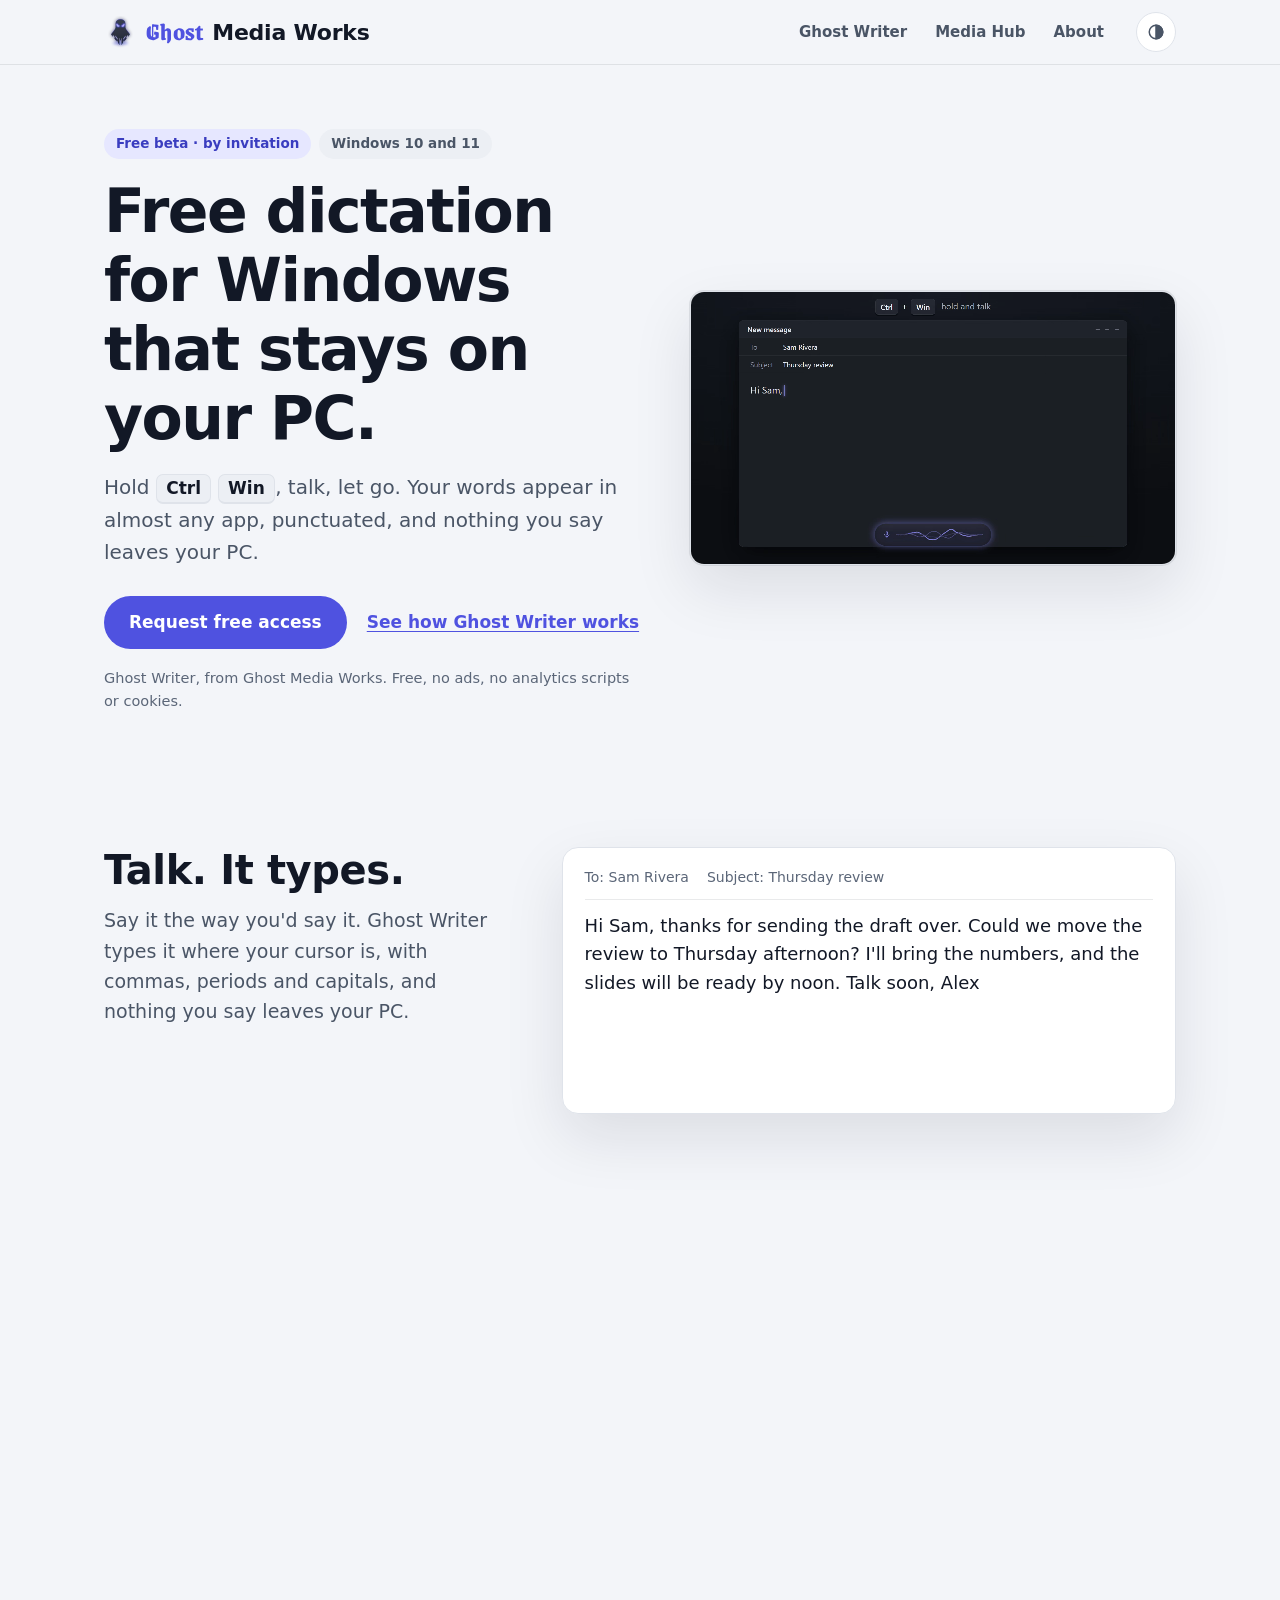
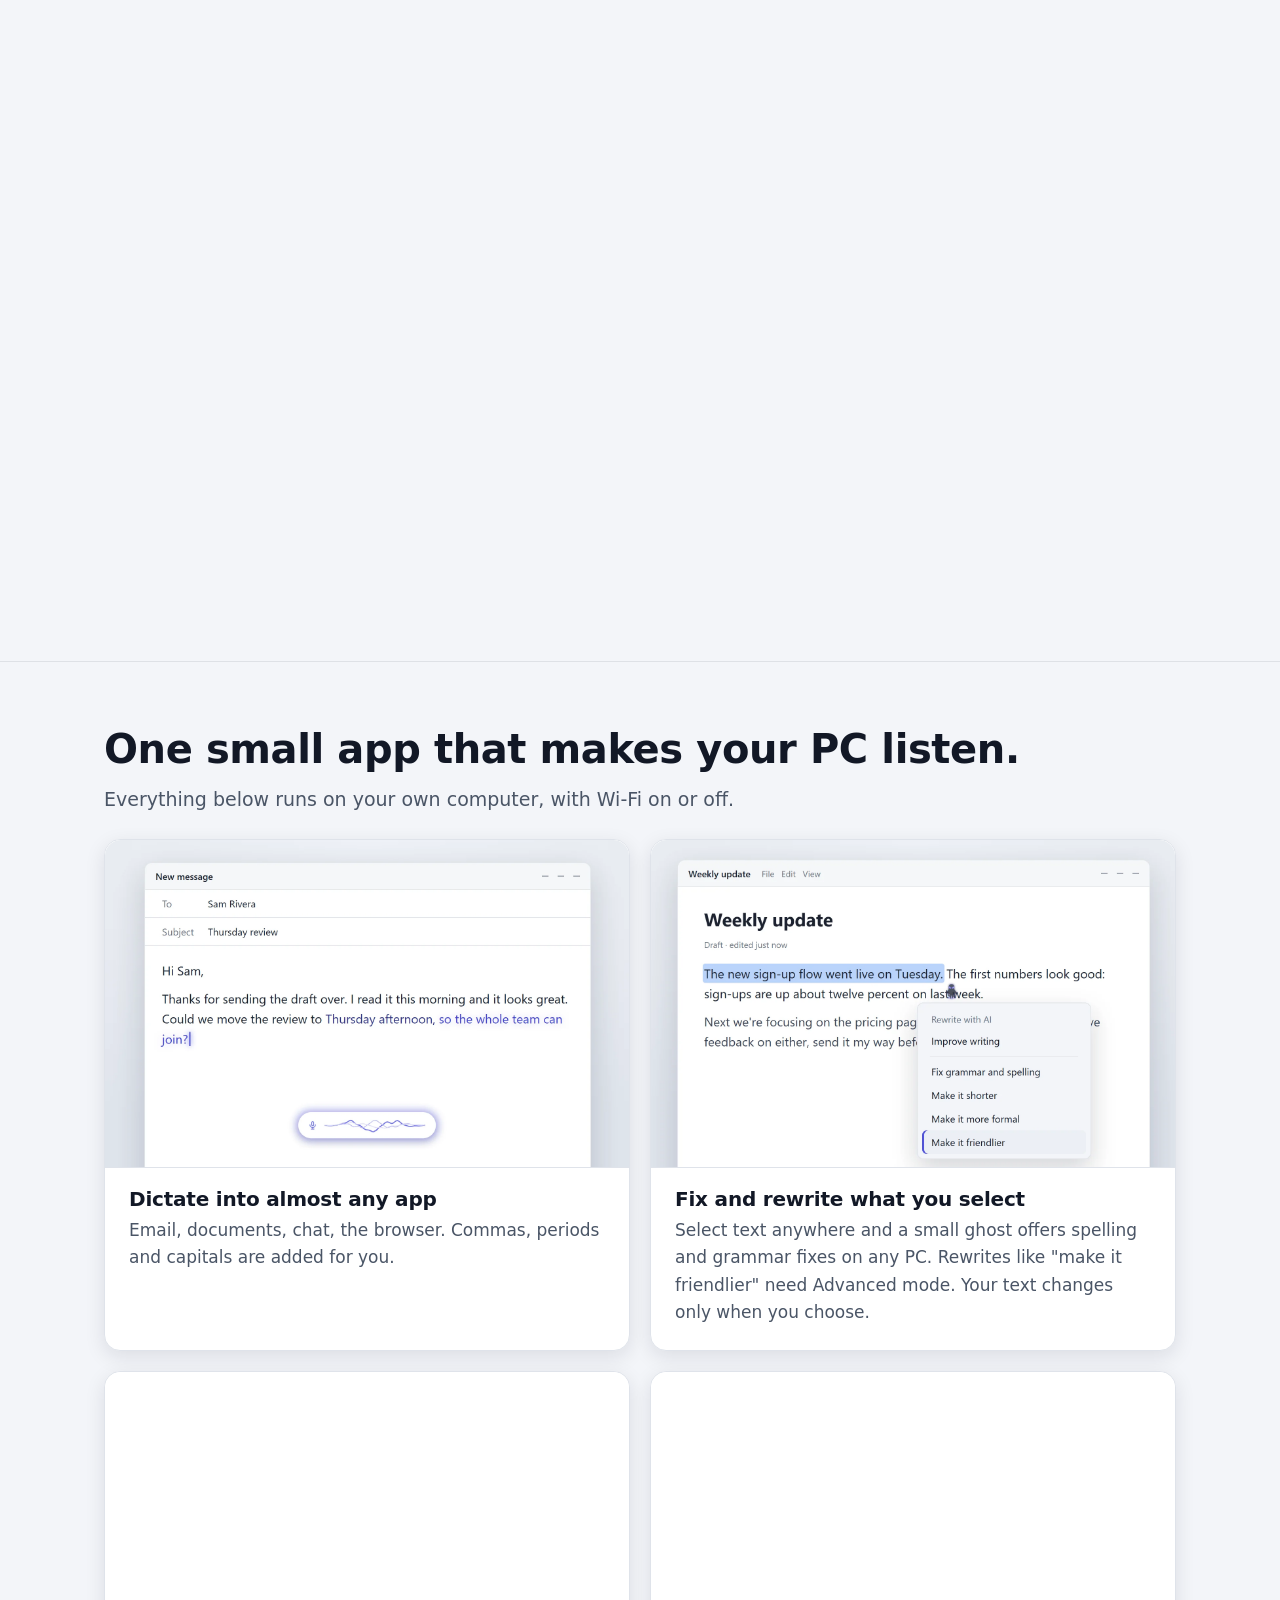
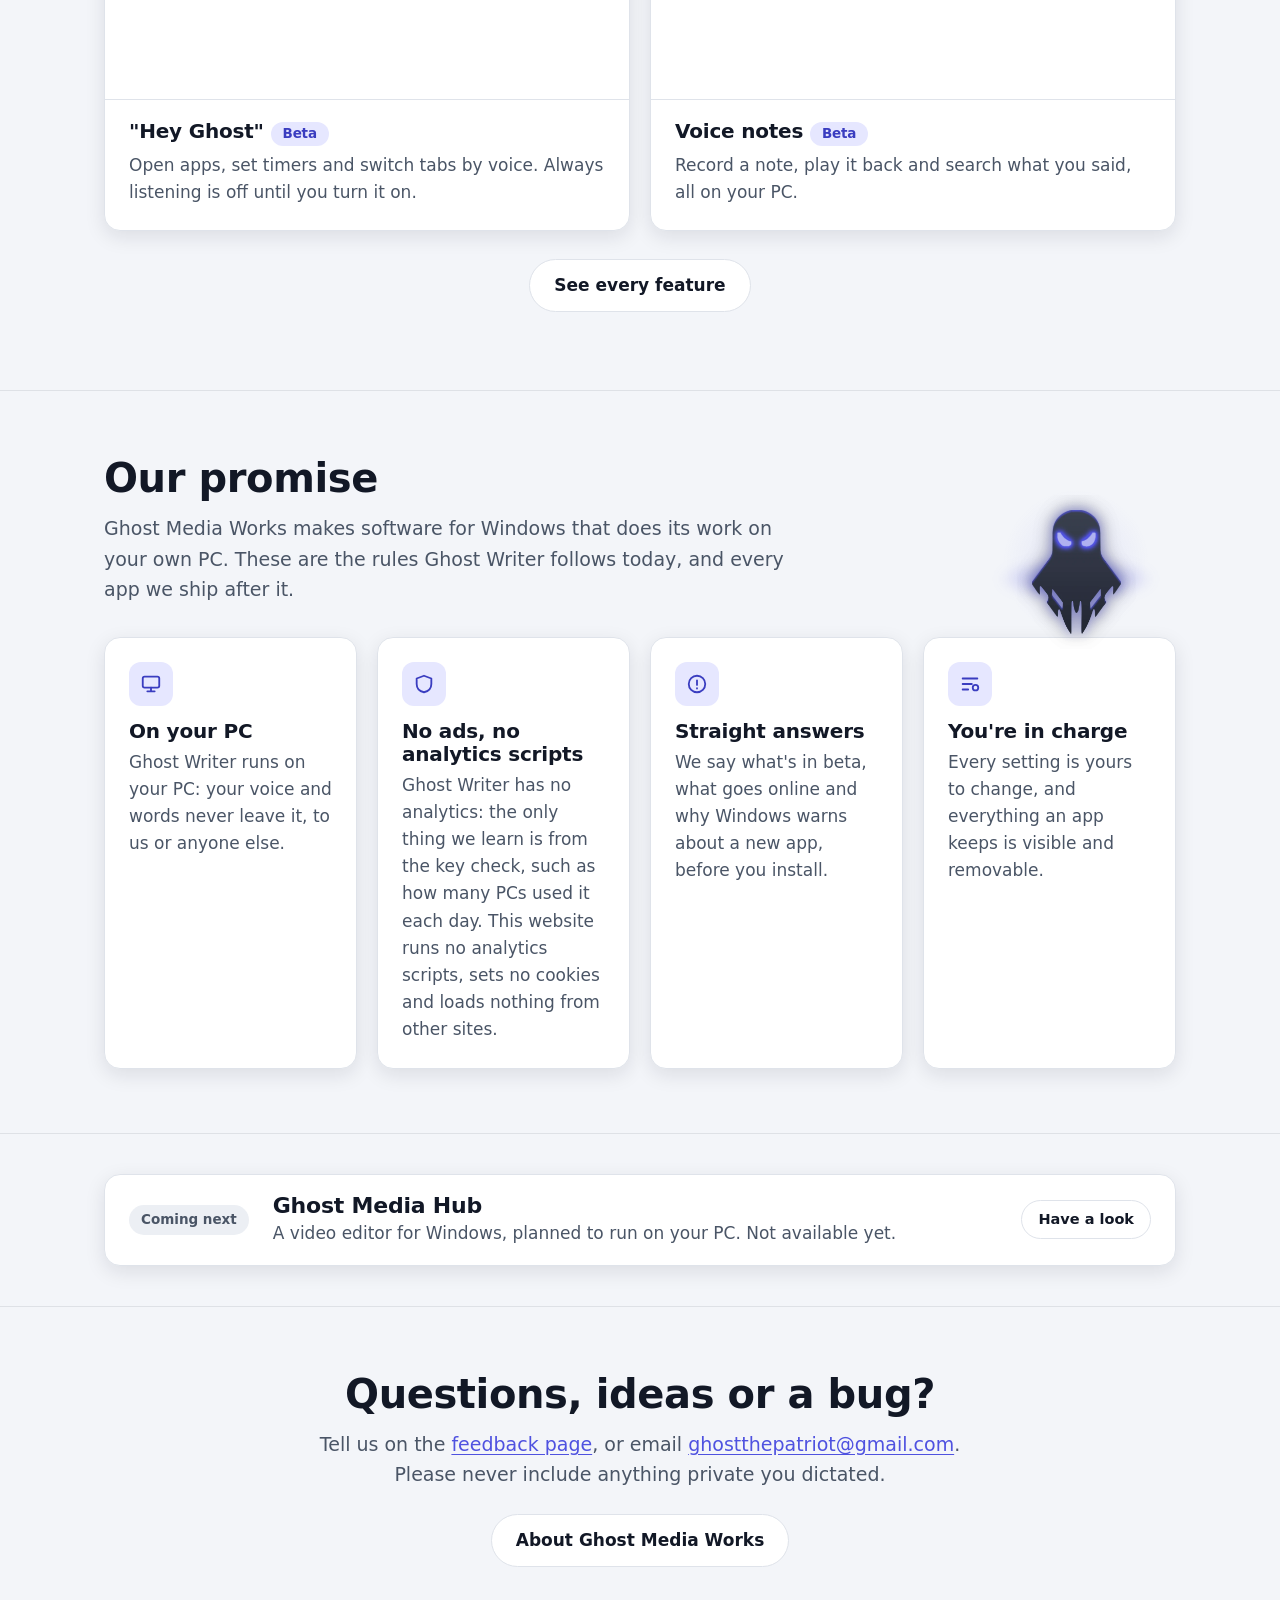
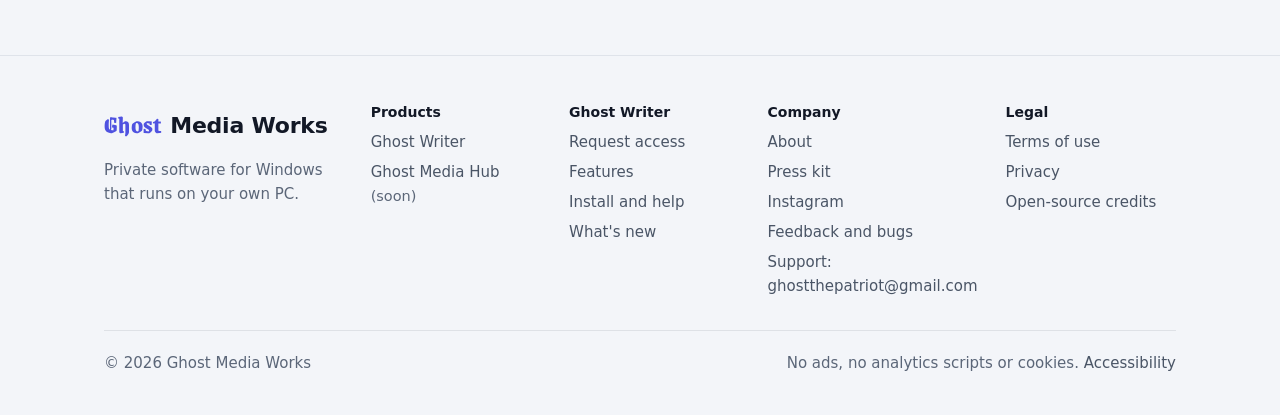
==== index.html @ 7c9bb7cf "Website: index.html (6.9)" ====
<!doctype html>
<html lang="en">
<head>
<meta charset="utf-8">
<meta name="viewport" content="width=device-width, initial-scale=1">
<title>Ghost Media Works: Ghost Writer dictation and Ghost Media Hub</title>
<meta name="description" content="Ghost Writer is free dictation for Windows 10 and 11 that runs on your own PC, even offline. Free beta by invitation, from Ghost Media Works.">
<link rel="canonical" href="https://ghostmediaworks.com/">
<meta property="og:type" content="website">
<meta property="og:site_name" content="Ghost Media Works">
<meta property="og:title" content="Ghost Media Works">
<meta property="og:description" content="Ghost Writer is free dictation for Windows 10 and 11 that runs on your own PC, even offline. Free beta by invitation, from Ghost Media Works.">
<meta property="og:url" content="https://ghostmediaworks.com/">
<meta property="og:image" content="https://ghostmediaworks.com/assets/social-company.de8d4dc66f.png">
<meta property="og:image:width" content="1200">
<meta property="og:image:height" content="630">
<meta property="og:image:alt" content="Ghost Media Works: private software that runs on your PC.">
<meta name="twitter:card" content="summary_large_image">
<meta name="theme-color" content="#0f1116" media="(prefers-color-scheme: dark)">
<meta name="theme-color" content="#f3f5f9" media="(prefers-color-scheme: light)">
<link rel="icon" href="/favicon.ico" sizes="any">
<link rel="icon" type="image/png" sizes="32x32" href="/assets/icons/favicon-32.png">
<link rel="apple-touch-icon" href="/assets/icons/apple-touch-icon.png">
<link rel="manifest" href="/site.webmanifest">
<link rel="preload" href="/assets/fonts/GrenzeGotisch-Site.woff" as="font" type="font/woff" crossorigin>
<link rel="stylesheet" href="/assets/site.5f8b557bcf.css">
<script src="/assets/head.3f117de3dd.js"></script><!-- theme, old-link forwarding, intro flag: runs before the page paints (no defer) -->
<script type="application/ld+json">
{
 "@context": "https://schema.org",
 "@graph": [
  {
   "@type": "Organization",
   "@id": "https://ghostmediaworks.com/#org",
   "name": "Ghost Media Works",
   "alternateName": [
    "Ghost Media",
    "GhostMediaWorks"
   ],
   "url": "https://ghostmediaworks.com/",
   "logo": "https://ghostmediaworks.com/assets/icons/icon-512.png",
   "email": "ghostthepatriot@gmail.com",
   "founder": {
    "@id": "https://ghostmediaworks.com/#ghost"
   },
   "sameAs": [
    "https://www.instagram.com/ghost_1krr/"
   ]
  },
  {
   "@type": "Person",
   "@id": "https://ghostmediaworks.com/#ghost",
   "name": "Ghost",
   "alternateName": [
    "Ghost 1kRR",
    "ghost_1krr"
   ],
   "jobTitle": "Founder",
   "sameAs": [
    "https://www.instagram.com/ghost_1krr/"
   ]
  },
  {
   "@type": "WebSite",
   "@id": "https://ghostmediaworks.com/#site",
   "url": "https://ghostmediaworks.com/",
   "name": "Ghost Media Works",
   "alternateName": "Ghost Media",
   "publisher": {
    "@id": "https://ghostmediaworks.com/#org"
   }
  }
 ]
}
</script>
</head>
<body>
<a class="skip" href="#main">Skip to content</a>
<header class="site-header">
  <div class="wrap inner">
    <a class="brand" href="/" aria-label="Ghost Media Works home">
      <span class="brand-ghost" aria-hidden="true"></span>
      <span class="wordmark" aria-hidden="true"><span class="wm-ghost">Ghost</span> <span class="wm-rest">Media Works</span></span>
    </a>
    <a class="button small header-request" href="/ghost-writer/#request">Request<span class="visually-hidden"> access to Ghost Writer</span></a>
    <button class="menu-button" id="menu-button" type="button" aria-expanded="false" aria-controls="site-menu">
      <svg viewBox="0 0 24 24" fill="none" stroke="currentColor" stroke-width="2.2" stroke-linecap="round" aria-hidden="true"><path class="m1" d="M4 7h16"/><path class="m2" d="M4 12h16"/><path class="m3" d="M4 17h16"/></svg>
      <span class="visually-hidden">Menu</span>
    </button>
    <nav class="main-nav" id="site-menu" aria-label="Main">
      <a href="/ghost-writer/" data-nav="ghost-writer">Ghost Writer</a>
      <span class="menu-sub">
        <a href="/ghost-writer/features/" data-sub="features">Features</a>
        <a href="/ghost-writer/help/" data-sub="help">Install and help</a>
        <a href="/ghost-writer/changelog/" data-sub="changelog">What's new</a>
        <a href="/ghost-writer/#request">Request access</a>
      </span>
      <a href="/media-hub/" data-nav="media-hub">Media Hub</a>
      <a href="/about/" data-nav="about">About</a>
      <a class="menu-only" href="/press/">Press kit</a>
      <button class="menu-only menu-theme" type="button" data-theme-button>
        <svg viewBox="0 0 24 24" fill="none" stroke="currentColor" stroke-width="2" aria-hidden="true"><circle cx="12" cy="12" r="9"/><path d="M12 3a9 9 0 0 1 0 18z" fill="currentColor"/></svg>
        <span class="theme-label">Theme: follows your device</span>
      </button>
    </nav>
    <button class="theme-button header-theme" id="theme" type="button" data-theme-button aria-label="Theme: follows your device. Click to change.">
      <svg viewBox="0 0 24 24" fill="none" stroke="currentColor" stroke-width="2" aria-hidden="true"><circle cx="12" cy="12" r="9"/><path d="M12 3a9 9 0 0 1 0 18z" fill="currentColor"/></svg>
    </button>
  </div>
</header>

<main id="main" tabindex="-1">
<div class="wrap">
  <div class="hero">
    <div>
      <div class="badges"><span class="badge">Free beta &middot; by invitation</span><span class="badge plain">Windows 10 and 11</span></div>
      <h1>Free dictation for Windows that stays on your PC.</h1>
      <p class="sub">Hold <kbd>Ctrl</kbd> <kbd>Win</kbd>, talk, let go. Your words appear in almost any app, punctuated, and nothing you say leaves your PC.</p>
      <div class="actions">
        <a class="button" href="/ghost-writer/#request">Request free access</a>
        <a class="text-link" href="/ghost-writer/">See how Ghost Writer works</a>
      </div>
      <p class="small-print">Ghost Writer, from Ghost Media Works. Free, no ads, no analytics scripts or cookies.</p>
    </div>
    <div class="shot demo"><video class="demo-loop" muted autoplay loop playsinline preload="metadata" width="1920" height="1080" poster="/assets/media/demo-loop-poster.webp" aria-label="Ghost Writer in 15 seconds: dictating an email, rewriting a sentence with Advanced mode, and a Hey Ghost voice command"><source src="/assets/media/demo-loop.webm" type="video/webm"><source src="/assets/media/demo-loop.mp4" type="video/mp4"></video></div>
  </div>
</div>

<section id="talk" class="talk wave-host" aria-labelledby="talk-title">
  <canvas class="wave-field" aria-hidden="true"></canvas>
  <div class="wrap talk-inner">
    <div class="talk-words">
      <h2 id="talk-title">Talk. It types.</h2>
      <p class="lead">Say it the way you'd say it. Ghost Writer types it where your cursor is, with commas, periods and capitals, and nothing you say leaves your PC.</p>
    </div>
    <div class="talk-scroll" data-type-scroll>
      <div class="talk-card">
        <div class="mail-head"><span>To: Sam Rivera</span><span>Subject: Thursday review</span></div>
        <p class="mail-body" data-type-words>Hi Sam, thanks for sending the draft over. Could we move the review to Thursday afternoon? I'll bring the numbers, and the slides will be ready by noon. Talk soon, Alex</p>
        <div class="talk-pill" aria-hidden="true">
          <canvas class="type-pill"></canvas>
          <picture class="still-pill"><source srcset="/assets/media/pill-light.webp" media="(prefers-color-scheme: light)" data-theme-source><img src="/assets/media/pill-dark.webp" alt="" loading="lazy" decoding="async" width="492" height="152"></picture>
        </div>
      </div>
    </div>
  </div>
</section>

<section id="what" aria-labelledby="what-title">
  <div class="wrap">
    <h2 id="what-title">One small app that makes your PC listen.</h2>
    <p class="lead">Everything below runs on your own computer, with Wi-Fi on or off.</p>
    <div class="grid two">
      <article class="card">
        <div class="shot scene"><picture><source srcset="/assets/media/feature-dictation-light.webp" media="(prefers-color-scheme: light)" data-theme-source><img src="/assets/media/feature-dictation-dark.webp" alt="An email being written by voice: the newest words light up as they arrive, with Ghost Writer&#x27;s listening pill below" loading="lazy" decoding="async" width="1600" height="1000"></picture></div>
        <h3>Dictate into almost any app</h3>
        <p>Email, documents, chat, the browser. Commas, periods and capitals are added for you.</p>
      </article>
      <article class="card">
        <div class="shot scene"><picture><source srcset="/assets/media/feature-quickfix-light.webp" media="(prefers-color-scheme: light)" data-theme-source><img src="/assets/media/feature-quickfix-dark.webp" alt="A selected sentence with Ghost Writer&#x27;s small ghost and the rewrite menu: Make it friendlier" loading="lazy" decoding="async" width="1600" height="1000"></picture></div>
        <h3>Fix and rewrite what you select</h3>
        <p>Select text anywhere and a small ghost offers spelling and grammar fixes on any PC. Rewrites like "make it friendlier" need Advanced mode. Your text changes only when you choose.</p>
      </article>
      <article class="card">
        <div class="shot scene"><picture><source srcset="/assets/media/feature-heyghost-light.webp" media="(prefers-color-scheme: light)" data-theme-source><img src="/assets/media/feature-heyghost-dark.webp" alt="Saying Hey Ghost, open Spotify: the ghost listens and confirms Spotify is open" loading="lazy" decoding="async" width="1600" height="1000"></picture></div>
        <h3>"Hey Ghost" <span class="badge">Beta</span></h3>
        <p>Open apps, set timers and switch tabs by voice. Always listening is off until you turn it on.</p>
      </article>
      <article class="card">
        <div class="shot scene"><picture><source srcset="/assets/media/feature-voicenotes-light.webp" media="(prefers-color-scheme: light)" data-theme-source><img src="/assets/media/feature-voicenotes-dark.webp" alt="A voice note playing, with its waveform and the transcript following along" loading="lazy" decoding="async" width="1600" height="1000"></picture></div>
        <h3>Voice notes <span class="badge">Beta</span></h3>
        <p>Record a note, play it back and search what you said, all on your PC.</p>
      </article>
    </div>
    <p class="center u-mt28"><a class="button secondary" href="/ghost-writer/features/">See every feature</a></p>
  </div>
</section>

<section id="promise" aria-labelledby="promise-title">
  <div class="wrap">
    <div class="promise-head">
      <div>
        <h2 id="promise-title">Our promise</h2>
        <p class="lead">Ghost Media Works makes software for Windows that does its work on your own PC. These are the rules Ghost Writer follows today, and every app we ship after it.</p>
      </div>
      <div class="ghost-art small" aria-hidden="true" data-depth=".1" data-depth-max="30"><span class="ghost"></span><span class="floor"></span></div>
    </div>
    <div class="grid four">
      <div class="card">
        <div class="icon"><svg viewBox="0 0 24 24" fill="none" stroke="currentColor" stroke-width="2" stroke-linecap="round" stroke-linejoin="round" aria-hidden="true"><rect x="3" y="4" width="18" height="12" rx="2"/><path d="M8 20h8M12 16v4"/></svg></div>
        <h3>On your PC</h3>
        <p>Ghost Writer runs on your PC: your voice and words never leave it, to us or anyone else.</p>
      </div>
      <div class="card">
        <div class="icon"><svg viewBox="0 0 24 24" fill="none" stroke="currentColor" stroke-width="2" stroke-linecap="round" stroke-linejoin="round" aria-hidden="true"><path d="M12 3l8 3v6c0 5-3.5 8-8 9-4.5-1-8-4-8-9V6z"/></svg></div>
        <h3>No ads, no analytics scripts</h3>
        <p>Ghost Writer has no analytics: the only thing we learn is from the key check, such as how many PCs used it each day. This website runs no analytics scripts, sets no cookies and loads nothing from other sites.</p>
      </div>
      <div class="card">
        <div class="icon"><svg viewBox="0 0 24 24" fill="none" stroke="currentColor" stroke-width="2" stroke-linecap="round" stroke-linejoin="round" aria-hidden="true"><circle cx="12" cy="12" r="9"/><path d="M12 8v5M12 16.5v.5"/></svg></div>
        <h3>Straight answers</h3>
        <p>We say what's in beta, what goes online and why Windows warns about a new app, before you install.</p>
      </div>
      <div class="card">
        <div class="icon"><svg viewBox="0 0 24 24" fill="none" stroke="currentColor" stroke-width="2" stroke-linecap="round" stroke-linejoin="round" aria-hidden="true"><path d="M4 6h16M4 12h10M4 18h6"/><circle cx="18" cy="16" r="3"/></svg></div>
        <h3>You're in charge</h3>
        <p>Every setting is yours to change, and everything an app keeps is visible and removable.</p>
      </div>
    </div>
  </div>
</section>

<section id="next" class="next-strip" aria-labelledby="next-title">
  <div class="wrap">
    <div class="card next-card">
      <span class="badge plain">Coming next</span>
      <div class="next-text">
        <h2 id="next-title">Ghost Media Hub</h2>
        <p>A video editor for Windows, planned to run on your PC. Not available yet.</p>
      </div>
      <a class="button secondary small" href="/media-hub/">Have a look</a>
    </div>
  </div>
</section>

<section id="contact" aria-labelledby="contact-title">
  <div class="wrap center">
    <h2 id="contact-title">Questions, ideas or a bug?</h2>
    <p class="lead">Tell us on the <a href="https://github.com/getghostwriter/getghostwriter.github.io/issues">feedback page</a>, or email <a href="mailto:ghostthepatriot@gmail.com">ghostthepatriot@gmail.com</a>. Please never include anything private you dictated.</p>
    <div class="actions"><a class="button secondary" href="/about/">About Ghost Media Works</a></div>
  </div>
</section>

</main>
<footer class="site-footer">
  <div class="wrap">
    <div class="cols">
      <div class="about-col">
        <p class="wordmark"><span class="wm-ghost">Ghost</span> <span class="wm-rest">Media Works</span></p>
        <p>Private software for Windows that runs on your own PC.</p>
      </div>
      <div>
        <h2>Products</h2>
        <ul><li><a href="/ghost-writer/">Ghost Writer</a></li><li><a href="/media-hub/">Ghost Media Hub</a> <span class="small-print">(soon)</span></li></ul>
      </div>
      <div>
        <h2>Ghost Writer</h2>
        <ul><li><a href="/ghost-writer/#request">Request access</a></li><li><a href="/ghost-writer/features/">Features</a></li>
          <li><a href="/ghost-writer/help/">Install and help</a></li><li><a href="/ghost-writer/changelog/">What's new</a></li></ul>
      </div>
      <div>
        <h2>Company</h2>
        <ul><li><a href="/about/">About</a></li><li><a href="/press/">Press kit</a></li><li><a href="https://www.instagram.com/ghost_1krr/" rel="noopener">Instagram</a></li><li><a href="https://github.com/getghostwriter/getghostwriter.github.io/issues">Feedback and bugs</a></li>
          <li><a href="mailto:ghostthepatriot@gmail.com">Support: ghostthepatriot@gmail.com</a></li></ul>
      </div>
      <div>
        <h2>Legal</h2>
        <ul><li><a href="/terms.html">Terms of use</a></li><li><a href="/privacy.html">Privacy</a></li><li><a href="/NOTICES.txt">Open-source credits</a></li></ul>
      </div>
    </div>
    <div class="bottom">
      <span>&copy; 2026 Ghost Media Works</span>
      <span>No ads, no analytics scripts or cookies. <a href="/about/#accessibility">Accessibility</a></span>
    </div>
  </div>
</footer>

<script src="/assets/site.bb98e1e790.js" defer></script>
<script src="/assets/media/pill.js" defer></script>
<script src="/assets/motion.b898d19690.js" defer></script>

</body>
</html>
---- assets/site.5f8b557bcf.css ----
/* Ghost Media Works website: one stylesheet for every page.
   Colours follow the app (dev/DESIGN-SYSTEM.md section 1): one indigo, no purple, no gradient headings. */
/* The gothic font, cut down by build_site.py to the letters the site uses (OFL; licence in assets/fonts). */
@font-face { font-family: "Grenze Gotisch"; font-weight: 800; font-display: swap;
  src: url("/assets/fonts/GrenzeGotisch-Site.woff") format("woff"); }

:root {
  --bg: #0f1116; --card: #171a21; --tile: #1c2029; --raised: #242934; --border: #272b34;
  --text: #eef1f6; --muted: #a2acbc; --faint: #8a94a5;
  --accent: #8f91ff; --accent-hover: #a4a6ff; --on-accent: #0f1116; --accent-soft: #262a4a; --accent-soft-text: #b8baff;
  --good: #36d27a; --warn: #ffb454;
  --edge: rgba(255,255,255,.07); --shadow: rgba(0,0,0,.45); --glow: rgba(143,145,255,.16);
  color-scheme: dark;
}
@media (prefers-color-scheme: light) {
  :root:not([data-theme="dark"]) {
    --bg: #f3f5f9; --card: #ffffff; --tile: #f6f8fb; --raised: #eceff4; --border: #dfe3ea;
    --text: #121826; --muted: #4a5566; --faint: #5b6678;
    --accent: #4f52e0; --accent-hover: #4346cc; --on-accent: #ffffff; --accent-soft: #e6e7ff; --accent-soft-text: #3a3dc0;
    --good: #15803d; --warn: #b45309;
    --edge: rgba(17,24,39,.09); --shadow: rgba(17,24,39,.10); --glow: rgba(79,82,224,.10);
    color-scheme: light;
  }
}
:root[data-theme="light"] {
  --bg: #f3f5f9; --card: #ffffff; --tile: #f6f8fb; --raised: #eceff4; --border: #dfe3ea;
  --text: #121826; --muted: #4a5566; --faint: #5b6678;
  --accent: #4f52e0; --accent-hover: #4346cc; --on-accent: #ffffff; --accent-soft: #e6e7ff; --accent-soft-text: #3a3dc0;
  --good: #15803d; --warn: #b45309;
  --edge: rgba(17,24,39,.09); --shadow: rgba(17,24,39,.10); --glow: rgba(79,82,224,.10);
  color-scheme: light;
}

* { box-sizing: border-box; }
html { -webkit-text-size-adjust: 100%; }
body { margin: 0; background: var(--bg); color: var(--text); overflow-wrap: break-word;
  font: 17px/1.6 "Segoe UI Variable Text", "Segoe UI", system-ui, -apple-system, "Helvetica Neue", sans-serif; }
img { max-width: 100%; height: auto; }
a { color: var(--accent); text-underline-offset: 3px; }
a:hover { color: var(--accent-hover); }
:focus-visible { outline: 3px solid var(--accent); outline-offset: 3px; border-radius: 6px; }
code { font: 14px/1.5 Consolas, "Cascadia Mono", ui-monospace, monospace; overflow-wrap: anywhere; }
h1, h2, h3 { line-height: 1.15; letter-spacing: -.01em; }
h1 { font-size: clamp(36px, 6vw, 60px); margin: 0 0 18px; letter-spacing: -.025em; }
h2 { font-size: clamp(28px, 4vw, 40px); margin: 0 0 12px; }
h3 { font-size: 20px; margin: 0 0 6px; }
p { margin: 0 0 14px; }
.wrap { max-width: 1120px; margin: 0 auto; padding: 0 24px; }
@media (max-width: 600px) { .wrap { padding: 0 16px; } }
.skip { position: absolute; left: 12px; top: -60px; z-index: 100; background: var(--accent); color: var(--on-accent);
  padding: 10px 16px; border-radius: 10px; font-weight: 700; text-decoration: none; }
.skip:focus { top: 12px; }
.visually-hidden { position: absolute !important; width: 1px; height: 1px; overflow: hidden; clip: rect(0 0 0 0); white-space: nowrap; }

/* each theme shows its own pictures */
.light-only { display: none !important; }
@media (prefers-color-scheme: light) {
  :root:not([data-theme="dark"]) .dark-only { display: none !important; }
  :root:not([data-theme="dark"]) .light-only { display: block !important; }
}
:root[data-theme="light"] .dark-only { display: none !important; }
:root[data-theme="light"] .light-only { display: block !important; }
/* pictures drawn by CSS load only for the showing theme */
@media (prefers-color-scheme: light) {
  :root:not([data-theme="dark"]) .brand-ghost { background-image: url("/assets/ghost-light-64.webp"); }
  :root:not([data-theme="dark"]) .ghost-art .ghost,
  :root:not([data-theme="dark"]) .lockup-ghost { background-image: url("/assets/ghost-light-float-600.webp"); }
}
:root[data-theme="light"] .brand-ghost { background-image: url("/assets/ghost-light-64.webp"); }
:root[data-theme="light"] .ghost-art .ghost,
:root[data-theme="light"] .lockup-ghost { background-image: url("/assets/ghost-light-float-600.webp"); }

/* header: one row everywhere. On phones (7B): the name, a small Request button and a menu button that
   opens every other link. Without a script the links simply show as a plain list under the name. */
.site-header { position: sticky; top: 0; z-index: 50; background: var(--bg);
  background: color-mix(in srgb, var(--bg) 88%, transparent); -webkit-backdrop-filter: blur(12px); backdrop-filter: blur(12px);
  border-bottom: 1px solid var(--edge); }
.site-header .inner { display: flex; align-items: center; gap: 12px 20px; min-height: 64px; flex-wrap: wrap; position: relative; }
.brand { display: flex; align-items: center; gap: 10px; color: var(--text); text-decoration: none; margin-right: auto; min-width: 0; }
.brand:hover { color: var(--text); }
/* the header ghost: a CSS picture, so only the showing theme's file is fetched */
.brand-ghost { width: 32px; height: 32px; flex-shrink: 0; background: url("/assets/ghost-dark-64.webp") center / contain no-repeat; }
.brand .wordmark { font-size: 22px; line-height: 1; white-space: nowrap; }
/* 3C: gothic "Ghost", clean "Media Works" */
.wordmark { font-family: "Segoe UI Variable Display", "Segoe UI", system-ui, -apple-system, "Helvetica Neue", sans-serif; font-weight: 700; letter-spacing: -.01em; }
.wordmark .wm-ghost { font-family: "Grenze Gotisch", "Old English Text MT", serif; font-weight: 800; font-size: 1.14em; color: var(--accent);
  letter-spacing: .01em; margin-right: .06em; }
.main-nav { display: flex; gap: 4px; align-items: center; }
.main-nav a, .product-nav a { color: var(--muted); text-decoration: none; font-weight: 600; font-size: 15px;
  padding: 8px 12px; border-radius: 999px; white-space: nowrap; }
.main-nav a:hover, .product-nav a:hover { color: var(--text); background: var(--raised); }
.main-nav a[aria-current], .product-nav a[aria-current] { color: var(--text); background: var(--raised); box-shadow: inset 0 0 0 1px var(--edge); }
.menu-sub, .menu-only, .menu-button, .header-request { display: none !important; }
.theme-button { display: grid; place-items: center; width: 40px; height: 40px; border-radius: 50%; border: 1px solid var(--border);
  background: var(--card); color: var(--muted); cursor: pointer; padding: 0; }
.theme-button:hover { color: var(--text); }
.theme-button svg, .menu-theme svg { width: 18px; height: 18px; }
@media (max-width: 720px) {
  .site-header .inner { gap: 6px; min-height: 56px; }
  html.js .site-header .inner { flex-wrap: nowrap; }
  .brand { gap: 7px; }
  .brand-ghost { width: 28px; height: 28px; }
  .brand .wordmark { font-size: min(18px, 4.5vw); }
  .header-request { display: inline-flex !important; flex-shrink: 0; min-height: 36px; padding: 6px 13px; font-size: 14px; }
  .header-theme { display: none; }
  .menu-button { display: grid !important; place-items: center; flex-shrink: 0; width: 40px; height: 40px; border-radius: 12px; padding: 0;
    border: 1px solid var(--border); background: var(--card); color: var(--text); cursor: pointer; }
  .menu-button svg { width: 22px; height: 22px; }
  .menu-button path { transition: transform .2s ease, opacity .2s ease; transform-origin: 12px 12px; }
  .menu-button[aria-expanded="true"] .m1 { transform: translateY(5px) rotate(45deg); }
  .menu-button[aria-expanded="true"] .m2 { opacity: 0; }
  .menu-button[aria-expanded="true"] .m3 { transform: translateY(-5px) rotate(-45deg); }
  /* the menu's links, a plain list (also what shows without a script) */
  .main-nav { order: 3; flex: 1 1 100%; flex-direction: column; align-items: stretch; gap: 2px; padding: 4px 0 12px; }
  .main-nav a { padding: 11px 12px; font-size: 16px; border-radius: 12px; color: var(--text); }
  .main-nav .menu-sub { display: flex !important; flex-direction: column; gap: 2px; margin: 0 0 4px 14px; padding-left: 10px;
    border-left: 2px solid var(--edge); }
  .main-nav .menu-sub a { font-size: 15px; color: var(--muted); padding: 9px 12px; }
  .main-nav a.menu-only { display: block !important; }
  .menu-theme { display: flex !important; align-items: center; gap: 10px; margin-top: 6px; padding: 11px 12px; border-radius: 12px;
    border: 1px solid var(--border); background: var(--card); color: var(--muted); font: inherit; font-size: 15px; font-weight: 600; cursor: pointer; text-align: left; }
  html:not(.js) .menu-theme, html:not(.js) .menu-button { display: none !important; }
  /* with a script: folded away until the menu button opens it, as a panel under the header row */
  html.js .main-nav { display: none; position: absolute; left: 0; right: 0; top: 100%; padding: 8px 16px 16px;
    background: var(--bg); border-bottom: 1px solid var(--border); box-shadow: 0 18px 40px var(--shadow);
    max-height: calc(100vh - 56px); overflow-y: auto; }
  html.js .main-nav.open { display: flex; }
}
@media (max-width: 340px) { .header-request { padding: 6px 10px; } }

/* the product bar on Ghost Writer pages (on phones its links are in the menu) */
.product-bar { border-bottom: 1px solid var(--edge); background: var(--bg); }
.product-bar .inner { display: flex; align-items: center; gap: 8px 16px; min-height: 56px; flex-wrap: wrap; }
.product-bar .product-name { font-weight: 700; color: var(--text); text-decoration: none; margin-right: 8px; white-space: nowrap; }
.product-nav { display: flex; gap: 2px; margin-right: auto; }
.product-nav a { font-size: 14.5px; padding: 6px 10px; }
@media (max-width: 720px) { .product-bar { display: none; } }
/* buttons */
.button { display: inline-flex; align-items: center; justify-content: center; gap: 10px; min-height: 48px; padding: 12px 24px;
  border-radius: 999px; font: inherit; font-weight: 700; font-size: 17px; text-decoration: none; cursor: pointer;
  background: var(--accent); color: var(--on-accent); border: 1px solid transparent; transition: background .15s ease, transform .15s ease; }
.button:hover { background: var(--accent-hover); color: var(--on-accent); }
.button.secondary { background: var(--card); color: var(--text); border-color: var(--border); }
.button.secondary:hover { background: var(--raised); color: var(--text); }
.button.small { min-height: 38px; padding: 7px 16px; font-size: 14.5px; }
.button svg { width: 20px; height: 20px; flex-shrink: 0; }
.button[disabled] { opacity: .6; cursor: progress; }
.actions { display: flex; flex-wrap: wrap; gap: 12px 20px; align-items: center; }
.text-link { font-weight: 600; }

/* page sections */
main section { padding: 64px 0; scroll-margin-top: 80px; }
main section + section { border-top: 1px solid var(--edge); }
@media (max-width: 720px) { main section { padding: 48px 0; scroll-margin-top: 130px; } }
.eyebrow { display: inline-block; font-size: 14px; font-weight: 700; color: var(--accent); margin-bottom: 10px; }
.lead { color: var(--muted); font-size: 19px; max-width: 680px; margin: 0 0 24px; }
.center { text-align: center; }
.center .lead, .center .actions { margin-left: auto; margin-right: auto; justify-content: center; }
.muted { color: var(--muted); }
.small-print { color: var(--faint); font-size: 14.5px; }
.small-print a { color: var(--muted); }
.badge { display: inline-flex; align-items: center; gap: 6px; font-size: 13.5px; font-weight: 700; padding: 4px 12px; border-radius: 999px;
  background: var(--accent-soft); color: var(--accent-soft-text); white-space: nowrap; }
.badge.plain { background: var(--raised); color: var(--muted); }

/* hero */
.hero { display: grid; grid-template-columns: 1.05fr .95fr; gap: 48px; align-items: center; padding: 64px 0 56px; }
.hero .sub { color: var(--muted); font-size: 20px; max-width: 560px; margin-bottom: 28px; }
.hero .badges { display: flex; flex-wrap: wrap; gap: 8px; margin-bottom: 18px; }
/* A product page's own title: its ghost and its name in the app's gothic lettering, above the headline. */
.product-lockup { display: flex; align-items: center; gap: 14px; margin: 0 0 18px; }
.lockup-ghost { width: 58px; height: 75px; flex-shrink: 0;
  background: url("/assets/ghost-dark-float-600.webp") center / contain no-repeat; }
.product-lockup .lockup-name { font-family: "Grenze Gotisch", "Old English Text MT", serif; font-weight: 800;
  font-size: clamp(40px, 6vw, 60px); line-height: 1; color: var(--accent); letter-spacing: .01em; }
.product-lockup .lockup-by { display: block; margin-top: 6px; font-size: 14px; color: var(--muted); }
.hero .small-print { margin-top: 18px; }
@media (max-width: 900px) { .hero { grid-template-columns: 1fr; gap: 36px; padding: 40px 0 40px; } }
.ghost-art { position: relative; display: grid; place-items: center; }
.ghost-art::before { content: ""; position: absolute; width: 80%; aspect-ratio: 1; border-radius: 50%;
  background: radial-gradient(circle, var(--glow) 0%, transparent 65%); }
.ghost-art { --gw: min(300px, 62vw); }  /* the ghost's width; his picture is 600:463 tall */
.ghost-art > * { grid-area: 1 / 1; }
.ghost-art .ghost { position: relative; z-index: 1; width: var(--gw); aspect-ratio: 600 / 463; animation: float 7s ease-in-out infinite;
  background: url("/assets/ghost-dark-float-600.webp") center / contain no-repeat; }
/* The pool of light he floats over: it stays put, a little dimmer and smaller while he rises.
   Placed where the app's own logo has its floor light (93% down his body). */
.ghost-art .floor { align-self: end; width: calc(var(--gw) * .78); height: calc(var(--gw) * .2);
  margin-bottom: calc(var(--gw) * .1); border-radius: 50%;
  background: radial-gradient(ellipse closest-side, color-mix(in srgb, var(--accent) 60%, transparent), transparent);
  filter: blur(6px); animation: floor 7s ease-in-out infinite; }
@keyframes float { 0%, 100% { transform: translateY(4px); } 50% { transform: translateY(-14px); } }
@keyframes floor { 0%, 100% { opacity: 1; transform: scale(1); } 50% { opacity: .65; transform: scale(.88); } }

/* app screenshots, framed like a window */
.shot { margin: 0; border-radius: 14px; overflow: hidden; border: 1px solid var(--border); background: var(--card);
  box-shadow: 0 24px 60px var(--shadow), 0 0 0 1px var(--edge); }
.shot img { display: block; width: 100%; }
.shot.flat { box-shadow: 0 10px 30px var(--shadow); }
figcaption, .caption { color: var(--faint); font-size: 14.5px; margin-top: 10px; }

/* cards and grids */
.grid { display: grid; gap: 20px; grid-template-columns: repeat(3, 1fr); }
.grid.two { grid-template-columns: repeat(2, 1fr); }
.grid.four { grid-template-columns: repeat(4, 1fr); }
@media (max-width: 960px) { .grid.four { grid-template-columns: repeat(2, 1fr); } }
@media (max-width: 860px) { .grid, .grid.two { grid-template-columns: 1fr; } }
@media (max-width: 520px) { .grid.four { grid-template-columns: 1fr; } }
.card { background: var(--card); border: 1px solid var(--border); border-radius: 16px; padding: 24px; box-shadow: 0 6px 20px var(--shadow); }
.card p { color: var(--muted); margin: 0 0 10px; }
.card p:last-child { margin-bottom: 0; }
.card .shot { margin: -24px -24px 20px; border-radius: 16px 16px 0 0; border: 0; border-bottom: 1px solid var(--border); box-shadow: none; }
.product-card { display: flex; flex-direction: column; }
.product-card h3 { font-size: 26px; margin: 8px 0 8px; }
.product-card .actions { margin-top: auto; padding-top: 12px; }
.product-card.soon .shot img { filter: saturate(.6); }
.icon { display: grid; place-items: center; width: 44px; height: 44px; border-radius: 12px; background: var(--accent-soft); color: var(--accent-soft-text); margin-bottom: 14px; }
.icon svg { width: 22px; height: 22px; }

kbd { display: inline-block; font: 600 .85em/1 "Segoe UI", system-ui, sans-serif; padding: .3em .55em; border-radius: 7px;
  background: var(--raised); border: 1px solid var(--border); border-bottom-width: 2px; color: var(--text); }

/* home (2B): the promise with the floating ghost, then the small "Coming next" strip */
.promise-head { display: grid; grid-template-columns: 1fr auto; gap: 24px 40px; align-items: center; margin-bottom: 8px; }
.ghost-art.small { --gw: min(200px, 46vw); }
@media (max-width: 720px) { .promise-head { grid-template-columns: 1fr; } .promise-head .ghost-art { justify-self: center; } }
.next-strip { padding: 40px 0; }
.next-card { display: flex; flex-wrap: wrap; align-items: center; gap: 12px 24px; padding: 18px 24px; }
.next-card .next-text { flex: 1 1 260px; }
.next-card h2 { font-size: 22px; margin: 0 0 2px; }
.next-card p { margin: 0; }

/* About (4B): the founder */
.founder-card { display: flex; align-items: center; gap: 24px; max-width: 760px; }
.founder-photo { width: 128px; height: 128px; flex-shrink: 0; object-fit: cover; object-position: 50% 30%;
  border-radius: 50%; border: 2px solid var(--accent); box-shadow: 0 0 24px var(--glow); display: block; }
.founder-card .founder-line { color: var(--text); font-size: 20px; margin-bottom: 6px; }
@media (max-width: 600px) { .founder-card { flex-direction: column; align-items: flex-start; } }

/* the demo loop (6A) */
.shot.demo video { display: block; width: 100%; height: auto; background: var(--card); }

/* Help: contents at the top */
.contents { background: var(--card); border: 1px solid var(--border); border-radius: 14px; padding: 14px 20px; max-width: 560px; }
.contents h2 { font-size: 15px; margin: 0 0 6px; color: var(--muted); letter-spacing: 0; }
.contents ol { margin: 0; padding-left: 22px; columns: 2; column-gap: 32px; }
.contents li { margin: 3px 0; break-inside: avoid; }
@media (max-width: 520px) { .contents ol { columns: 1; } }

/* Features: Ghost Writer and Windows voice typing (11B) */
.compare-wrap { overflow-x: auto; border: 1px solid var(--border); border-radius: 16px; background: var(--card); }
table.compare { width: 100%; border-collapse: collapse; font-size: 16px; min-width: 560px; }
.compare th, .compare td { text-align: left; vertical-align: top; padding: 14px 18px; border-bottom: 1px solid var(--edge); }
.compare thead th { font-size: 15px; color: var(--text); background: var(--tile); }
.compare tbody th { font-weight: 650; color: var(--text); width: 26%; }
.compare td { color: var(--muted); }
.compare tbody tr:last-child > * { border-bottom: 0; }
.compare td:nth-child(2) { color: var(--text); }
@media (max-width: 640px) {  /* phones: each line becomes a small block, no sideways scrolling */
  table.compare { min-width: 0; }
  .compare thead { position: absolute; width: 1px; height: 1px; overflow: hidden; clip: rect(0 0 0 0); }
  .compare tr { display: block; padding: 12px 16px; border-bottom: 1px solid var(--edge); }
  .compare tbody tr:last-child { border-bottom: 0; }
  .compare th, .compare td { display: block; padding: 0; border: 0; width: auto !important; }
  .compare tbody th { margin-bottom: 6px; }
  .compare td { margin: 4px 0; }
  .compare td::before { content: attr(data-label) ": "; font-weight: 650; color: var(--faint); }
}

/* What people say (11B; shown only once real quotes exist: build_site quotes_html) */
.quote blockquote { margin: 0 0 12px; font-size: 18px; color: var(--text); }
.quote blockquote p { color: var(--text); }
.quote figcaption { margin: 0; }

/* steps (request -> key -> download) */
.steps { counter-reset: step; list-style: none; padding: 0; margin: 0 0 24px; display: grid; gap: 20px; grid-template-columns: repeat(3, 1fr); }
@media (max-width: 860px) { .steps { grid-template-columns: 1fr; } }
.steps > li { counter-increment: step; }
.steps > li::before { content: counter(step); display: inline-grid; place-items: center; width: 36px; height: 36px; border-radius: 50%;
  background: var(--accent); color: var(--on-accent); font-weight: 800; margin-bottom: 12px; }
.steps h3 { font-size: 19px; }
.steps .card .shot, .steps .shot { margin: 14px 0 0; border-radius: 10px; border: 1px solid var(--border); box-shadow: none; }

/* feature rows: words on one side, the app on the other */
.feature { display: grid; grid-template-columns: .9fr 1.1fr; gap: 48px; align-items: center; }
.feature.flip > .words { order: 2; }
@media (max-width: 900px) { .feature { grid-template-columns: 1fr; gap: 28px; } .feature.flip > .words { order: 0; } }
.feature .stack { display: grid; gap: 16px; }
.feature .pair { display: grid; grid-template-columns: 1fr 1fr; gap: 16px; }
@media (max-width: 600px) { .feature .pair { grid-template-columns: 1fr; } }
.ticks { list-style: none; padding: 0; margin: 0; }
.ticks li { position: relative; padding-left: 30px; margin: 10px 0; color: var(--muted); }
.ticks li b { color: var(--text); }
.ticks li::before { content: ""; position: absolute; left: 2px; top: .45em; width: 14px; height: 8px;
  border-left: 3px solid var(--accent); border-bottom: 3px solid var(--accent); transform: rotate(-45deg); }
.say { display: flex; flex-wrap: wrap; gap: 8px; margin: 18px 0 6px; padding: 0; list-style: none; }
.say li { background: var(--tile); border: 1px solid var(--border); border-radius: 999px; padding: 6px 14px; font-size: 15px; }
.say li::before { content: "\201C"; color: var(--accent); } .say li::after { content: "\201D"; color: var(--accent); }
.jump { display: flex; flex-wrap: wrap; gap: 8px; list-style: none; padding: 0; margin: 0; }
.jump a { display: inline-block; padding: 6px 14px; border-radius: 999px; background: var(--card); border: 1px solid var(--border);
  color: var(--muted); text-decoration: none; font-size: 15px; font-weight: 600; }
.jump a:hover { color: var(--text); }

/* the request form */
.request { display: grid; grid-template-columns: .8fr 1.2fr; gap: 40px; align-items: start; }
@media (max-width: 900px) { .request { grid-template-columns: 1fr; gap: 24px; } }
.request-form { display: grid; gap: 16px; }
.request-form label { display: grid; gap: 6px; font-size: 15px; font-weight: 600; color: var(--text); }
.request-form .hint { font-weight: 400; color: var(--faint); font-size: 14px; }
.request-form input, .request-form textarea { font: inherit; font-size: 16px; color: var(--text); background: var(--tile); border: 1px solid var(--border);
  border-radius: 12px; padding: 12px 14px; width: 100%; }
.request-form input:focus-visible, .request-form textarea:focus-visible { outline: 3px solid var(--accent); outline-offset: 1px; border-color: var(--accent); }
.request-form [aria-invalid="true"] { border-color: var(--warn); }
.request-form textarea { min-height: 96px; resize: vertical; }
.request-form select { font: inherit; font-size: 16px; font-weight: 400; color: var(--text); background: var(--tile); border: 1px solid var(--border);
  border-radius: 12px; padding: 12px 14px; width: 100%; }
.request-form select:focus-visible { outline: 3px solid var(--accent); outline-offset: 1px; border-color: var(--accent); }
.request-form label.tick { display: flex; align-items: flex-start; gap: 12px; cursor: pointer; }
.request-form label.tick input { width: 22px; height: 22px; margin: 1px 0 0; padding: 0; flex-shrink: 0; accent-color: var(--accent); }
.request-form label.tick .hint { display: block; }
.request-form label.tick input[aria-invalid="true"] { outline: 2px solid var(--warn); outline-offset: 2px; }
.request-form .trap { position: absolute; left: -9999px; width: 1px; height: 1px; overflow: hidden; }
.request-form button { justify-self: start; }
.request-form .result { margin: 0; font-weight: 600; min-height: 1.6em; }
.request-form .result.good { color: var(--good); } .request-form .result.bad { color: var(--warn); }
.need { list-style: none; padding: 0; margin: 0 0 18px; display: grid; gap: 10px; }
.need li { display: flex; gap: 10px; color: var(--muted); }
.need li b { color: var(--text); }

/* download box */
.download-box { display: flex; flex-wrap: wrap; gap: 20px 32px; align-items: center; justify-content: space-between; }
.download-box .what b { display: block; font-size: 22px; }
.download-box .what span { color: var(--muted); }
.fingerprint { margin-top: 16px; color: var(--faint); font-size: 14px; }

/* SmartScreen and Edge mock-ups (help) */
.mock { margin-top: 14px; border-radius: 6px; background: #1f6fb2; color: #fff; padding: 14px 16px; font: 13px/1.45 "Segoe UI", sans-serif; }
.mock .t { font-size: 17px; margin-bottom: 6px; }
.mock .more { text-decoration: underline; }
.mock .btns { display: flex; justify-content: flex-end; gap: 8px; margin-top: 12px; flex-wrap: wrap; }
.mock .btns span { border: 1px solid #fff; padding: 3px 14px; }
.mock .btns span.hl { background: #fff; color: #1f6fb2; font-weight: 700; outline: 2px solid var(--warn); outline-offset: 2px; }
.mock.edge { background: #2b2b2b; border: 1px solid #444; }
.mock.edge .btns span { border-color: #888; }
.mock.edge .btns span.hl { background: #fff; color: #222; }

/* questions */
.faq { display: grid; gap: 12px; max-width: 860px; }
.faq details { background: var(--card); border: 1px solid var(--border); border-radius: 14px; }
.faq summary { list-style: none; cursor: pointer; display: flex; justify-content: space-between; align-items: center; gap: 16px;
  padding: 16px 20px; font-weight: 650; font-size: 17.5px; border-radius: 14px; }
.faq summary::-webkit-details-marker { display: none; }
.faq summary::after { content: "+"; flex-shrink: 0; display: grid; place-items: center; width: 28px; height: 28px; border-radius: 50%;
  background: var(--raised); color: var(--accent); font-weight: 700; transition: transform .2s ease; }
.faq details[open] summary::after { transform: rotate(45deg); }
.faq .answer { padding: 0 20px 16px; color: var(--muted); }
.faq .answer p:last-child { margin-bottom: 0; }

/* what's new (from changelog.py) */
.changes { display: grid; gap: 14px; }
.change { background: var(--card); border: 1px solid var(--border); border-radius: 14px; padding: 16px 20px; }
.change b { color: var(--accent); }
.change ul { margin: 8px 0 0; padding-left: 20px; color: var(--muted); }
.more-changes summary { cursor: pointer; color: var(--accent); font-weight: 600; margin: 18px 0 12px; }

/* legal pages */
.legal { max-width: 780px; padding: 48px 0 64px; }
.legal h1 { font-size: clamp(32px, 5vw, 44px); margin-bottom: 4px; }
.legal .updated { color: var(--faint); margin-bottom: 28px; }
.legal h2 { font-size: 21px; margin: 32px 0 8px; }
.legal p, .legal li { color: var(--muted); overflow-wrap: anywhere; }
.legal p.loud { color: var(--text); font-size: 15px; }

/* dialog: "Download Ghost Writer?" */
dialog.ask { border: 1px solid var(--border); border-radius: 18px; padding: 0; max-width: 460px; width: calc(100% - 32px);
  background: var(--card); color: var(--text); box-shadow: 0 30px 80px var(--shadow); }
dialog.ask::backdrop { background: rgba(5,6,9,.62); }
dialog.ask .inside { padding: 26px 24px 22px; }
dialog.ask h2 { font-size: 22px; margin: 0 0 10px; }
dialog.ask p { color: var(--muted); font-size: 16px; }
dialog.ask .row { display: flex; justify-content: flex-end; gap: 10px; margin-top: 20px; flex-wrap: wrap; }

/* footer */
.site-footer { border-top: 1px solid var(--border); padding: 48px 0 40px; margin-top: 24px; color: var(--faint); font-size: 15px; }
.site-footer .cols { display: grid; grid-template-columns: 1.4fr repeat(4, 1fr); gap: 28px; }
@media (max-width: 900px) { .site-footer .cols { grid-template-columns: repeat(2, 1fr); } .site-footer .about-col { grid-column: 1 / -1; } }
.site-footer h2 { font-size: 14px; font-weight: 700; color: var(--text); margin: 0 0 10px; letter-spacing: 0; }
.site-footer ul { list-style: none; padding: 0; margin: 0; display: grid; gap: 6px; }
.site-footer a { color: var(--muted); text-decoration: none; }
.site-footer a:hover { color: var(--text); text-decoration: underline; }
.site-footer .wordmark { font-size: 22px; color: var(--text); }
.site-footer .bottom { margin-top: 32px; padding-top: 20px; border-top: 1px solid var(--edge); display: flex; flex-wrap: wrap; gap: 8px 24px; justify-content: space-between; }

/* 404 */
.lost { text-align: center; padding: 72px 0 96px; }
.lost .ghost-art { margin: 0 auto 16px; --gw: 160px; }

/* The opening intro: the app's start-up logo over the page, once per visit (site.js), always the dark
   look, on a screen that is all one dark (#0f1116, the animation's own background). The animation plays
   live in a see-through frame covering the whole screen, so it has no square or edge of its own; then
   the whole screen fades into the page. */
html.intro body { overflow: hidden; }
html.intro body::before { content: ""; position: fixed; inset: 0; z-index: 999; background: #0f1116; }
.intro-cover { position: fixed; inset: 0; z-index: 1000; background: #0f1116; transition: opacity .6s ease; cursor: pointer; }
.intro-cover iframe { position: absolute; inset: 0; width: 100%; height: 100%; border: 0; background: transparent;
  color-scheme: normal; pointer-events: none; }
.intro-cover.out { opacity: 0; pointer-events: none; }

/* ---- Motion (owner's picks 2026-10-28; motion.js). html.motion is set by head.js before the page paints,
   only without reduced motion. Without it every section below shows its full content, still. ---- */

/* B2: faint voice waves behind a section's text (canvas, drawn only while on screen) */
.wave-host { position: relative; isolation: isolate; }
.wave-field { position: absolute; inset: 0; width: 100%; height: 100%; z-index: -1; pointer-events: none; display: none; }
html.motion .wave-field { display: block; }

/* S4: depth. motion.js sets --depth-y; the floating ghost and its glow lag behind the page, the floor stays */
html.motion .ghost-art .ghost { translate: 0 var(--depth-y, 0px); }
html.motion .ghost-art::before { translate: 0 calc(var(--depth-y, 0px) * .7); }
html.motion .lockup-ghost { translate: 0 var(--depth-y, 0px); animation: drift 6s ease-in-out infinite; }
@keyframes drift { 0%, 100% { transform: translateY(1px); } 50% { transform: translateY(-4px); } }

/* S3 (home): the email writes itself as you scroll; the app's pill ripples with the scrolling */
.talk-inner { display: grid; grid-template-columns: .8fr 1.2fr; gap: 24px 48px; align-items: start; }
@media (max-width: 900px) { .talk-inner { grid-template-columns: 1fr; } }
.talk-card { background: var(--card); border: 1px solid var(--border); border-radius: 16px; box-shadow: 0 24px 60px var(--shadow);
  padding: 18px 22px 16px; }
.mail-head { display: flex; flex-wrap: wrap; gap: 4px 18px; font-size: 14px; color: var(--faint); padding-bottom: 10px;
  border-bottom: 1px solid var(--edge); margin-bottom: 12px; }
.mail-body { font-size: 18px; line-height: 1.6; color: var(--text); margin: 0 0 8px; }
.talk-pill { display: grid; place-items: center; }
.talk-pill > * { grid-area: 1 / 1; width: min(296px, 100%); height: auto; }
.talk-pill .still-pill img { display: block; width: 100%; height: auto; }
.talk-pill canvas { display: none; aspect-ratio: 246 / 76; }
html.motion .talk-scroll.has-pill .talk-pill canvas { display: block; }
html.motion .talk-scroll.has-pill .still-pill { display: none !important; }
html.motion .talk-scroll { height: 150vh; }
html.motion .talk-card { position: sticky; top: 22vh; }
@media (min-width: 901px) { html.motion .talk-words { position: sticky; top: 22vh; } }
@media (max-width: 900px) { html.motion .talk-scroll { height: 120vh; } html.motion .talk-card { top: 84px; } }
html.motion .mail-body .w { opacity: 0; transition: opacity .18s ease; border-radius: 4px; }
html.motion .mail-body .w.on { opacity: 1; }
html.motion .mail-body .w.lit { color: var(--accent-soft-text); text-shadow: 0 0 14px var(--accent); }

/* S2 (Ghost Writer page, wide screens): the picture stays pinned while the four features scroll past */
.story-pics { display: none; }
@media (min-width: 900px) {
  html.motion .story { display: grid; grid-template-columns: 1.1fr .9fr; gap: 56px; align-items: start; }
  html.motion .story-pics { display: block; position: sticky; top: max(88px, calc(50vh - 180px)); }
  html.motion .story-frame { position: relative; aspect-ratio: 16 / 10; }
  html.motion .story-pic { position: absolute; inset: 0; opacity: 0; transform: scale(.975); transition: opacity .5s ease, transform .5s ease; }
  html.motion .story-pic.on { opacity: 1; transform: none; }
  html.motion .story-pic .shot { margin: 0; height: 100%; }
  html.motion .story-steps { grid-template-columns: 1fr; gap: 0; padding-bottom: 18vh; }
  html.motion .story-step { min-height: 56vh; display: flex; flex-direction: column; justify-content: center;
    background: none; border: 0; box-shadow: none; padding: 0; opacity: .35; transition: opacity .4s ease; }
  html.motion .story-step.on { opacity: 1; }
  html.motion .story-step > .shot { display: none; }  /* the pinned picture shows it; this copy is never fetched */
  html.motion .story-step h3 { font-size: 26px; }
  html.motion .story-step .gw-pill { margin: 18px 0 0; align-items: flex-start; text-align: left; }
}

/* M1: cards that respond (mouse only; motion.js adds .tilt) */
.card.tilt { position: relative; transition: transform .25s ease, box-shadow .25s ease; }
.card.tilt::after { content: ""; position: absolute; inset: 0; border-radius: inherit; pointer-events: none; opacity: 0; transition: opacity .25s ease;
  background: radial-gradient(260px circle at var(--mx, 50%) var(--my, 0%), var(--glow), transparent 65%); }
.card.tilt.lit::after { opacity: 1; }
.card.tilt.lit { box-shadow: 0 18px 44px var(--shadow); }

@media (prefers-reduced-motion: reduce) {
  *, *::before, *::after { animation: none !important; transition: none !important; scroll-behavior: auto !important; }
}

/* small one-off adjustments (no inline style="" anywhere: the site can use a strict Content-Security-Policy) */
.change .change-title { font-size: 20px; margin: 0; }
.change .change-head { margin: 4px 0 0; font-weight: 600; color: var(--text); }
.u-m0 { margin: 0 !important; }
.u-mt12 { margin-top: 12px !important; } .u-mt14 { margin-top: 14px !important; } .u-mt20 { margin-top: 20px !important; }
.u-mt24 { margin-top: 24px !important; } .u-mt28 { margin-top: 28px !important; } .u-mt32 { margin-top: 32px !important; }
.u-one { grid-template-columns: 1fr !important; } .u-pb24 { padding-bottom: 24px !important; } .u-pb16 { padding-bottom: 16px !important; }
.u-w860 { max-width: 860px !important; } .u-w760 { max-width: 760px !important; }
.u-logo { max-height: 200px; width: auto; } .u-mx { margin-left: auto !important; margin-right: auto !important; }
.u-jc { justify-content: center !important; } .u-autofit { grid-template-columns: repeat(auto-fit, minmax(180px, 1fr)) !important; }
.u-ink-light { color: #4f52e0 !important; } .u-bg-light { background: #f3f5f9 !important; } .u-bg-dark { background: #0f1116 !important; }
.u-flush { border-top: 0 !important; padding-top: 16px !important; }
/* grid and feature columns may shrink below their content's natural width (the live pill is 369 px wide) */
.grid > *, .feature > *, .hero > * { min-width: 0; }
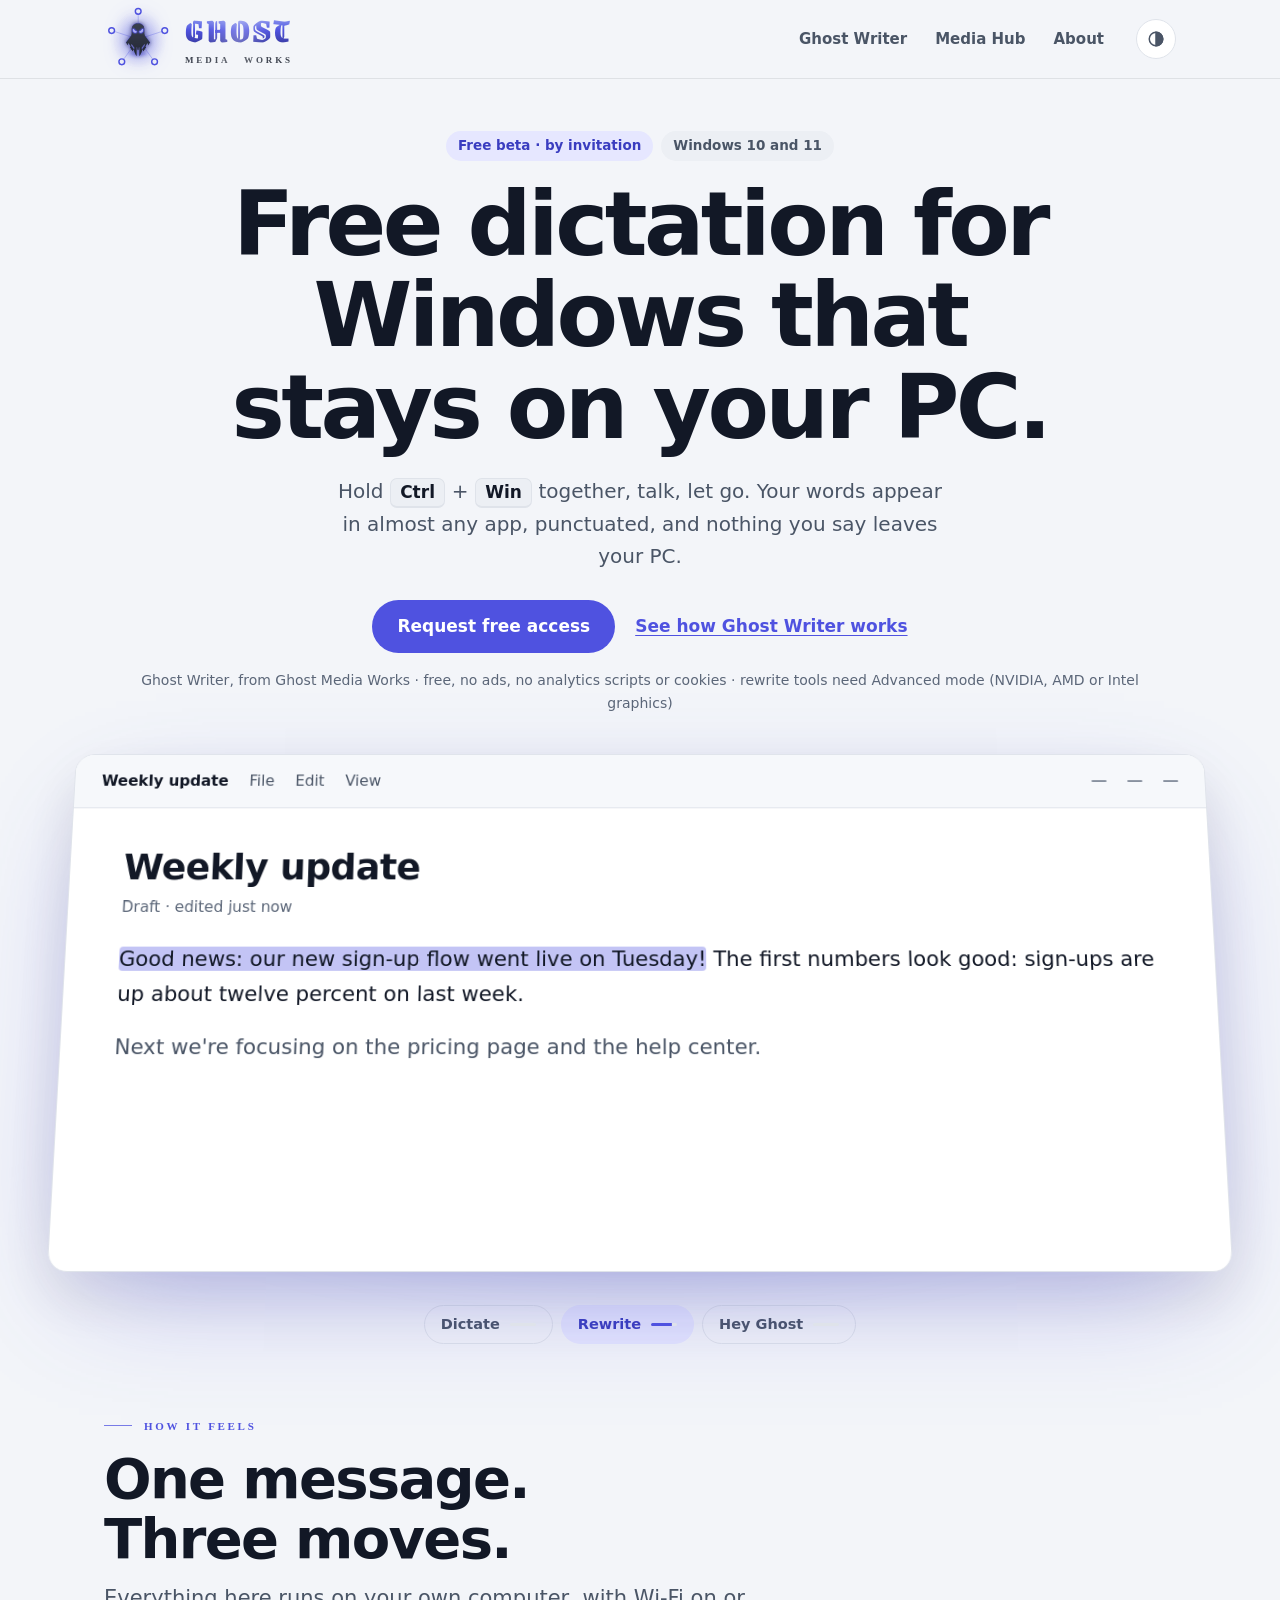
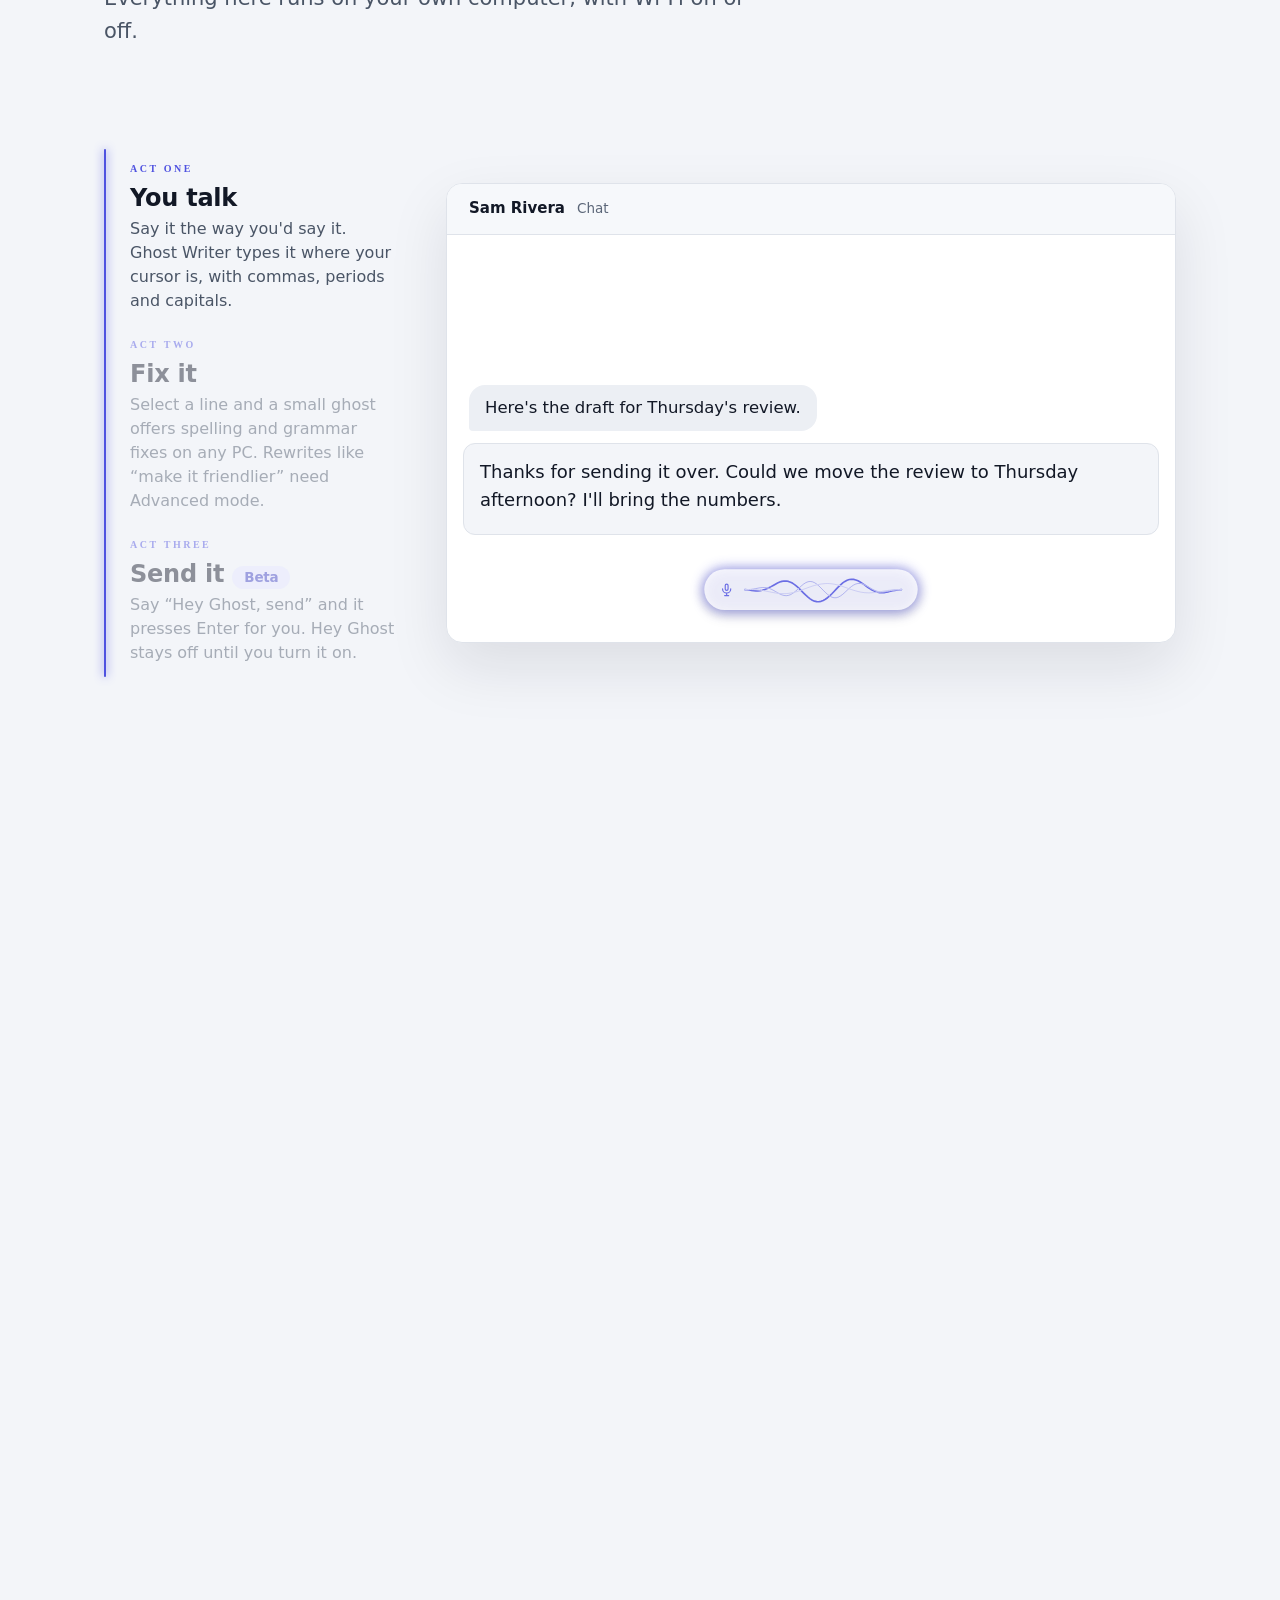
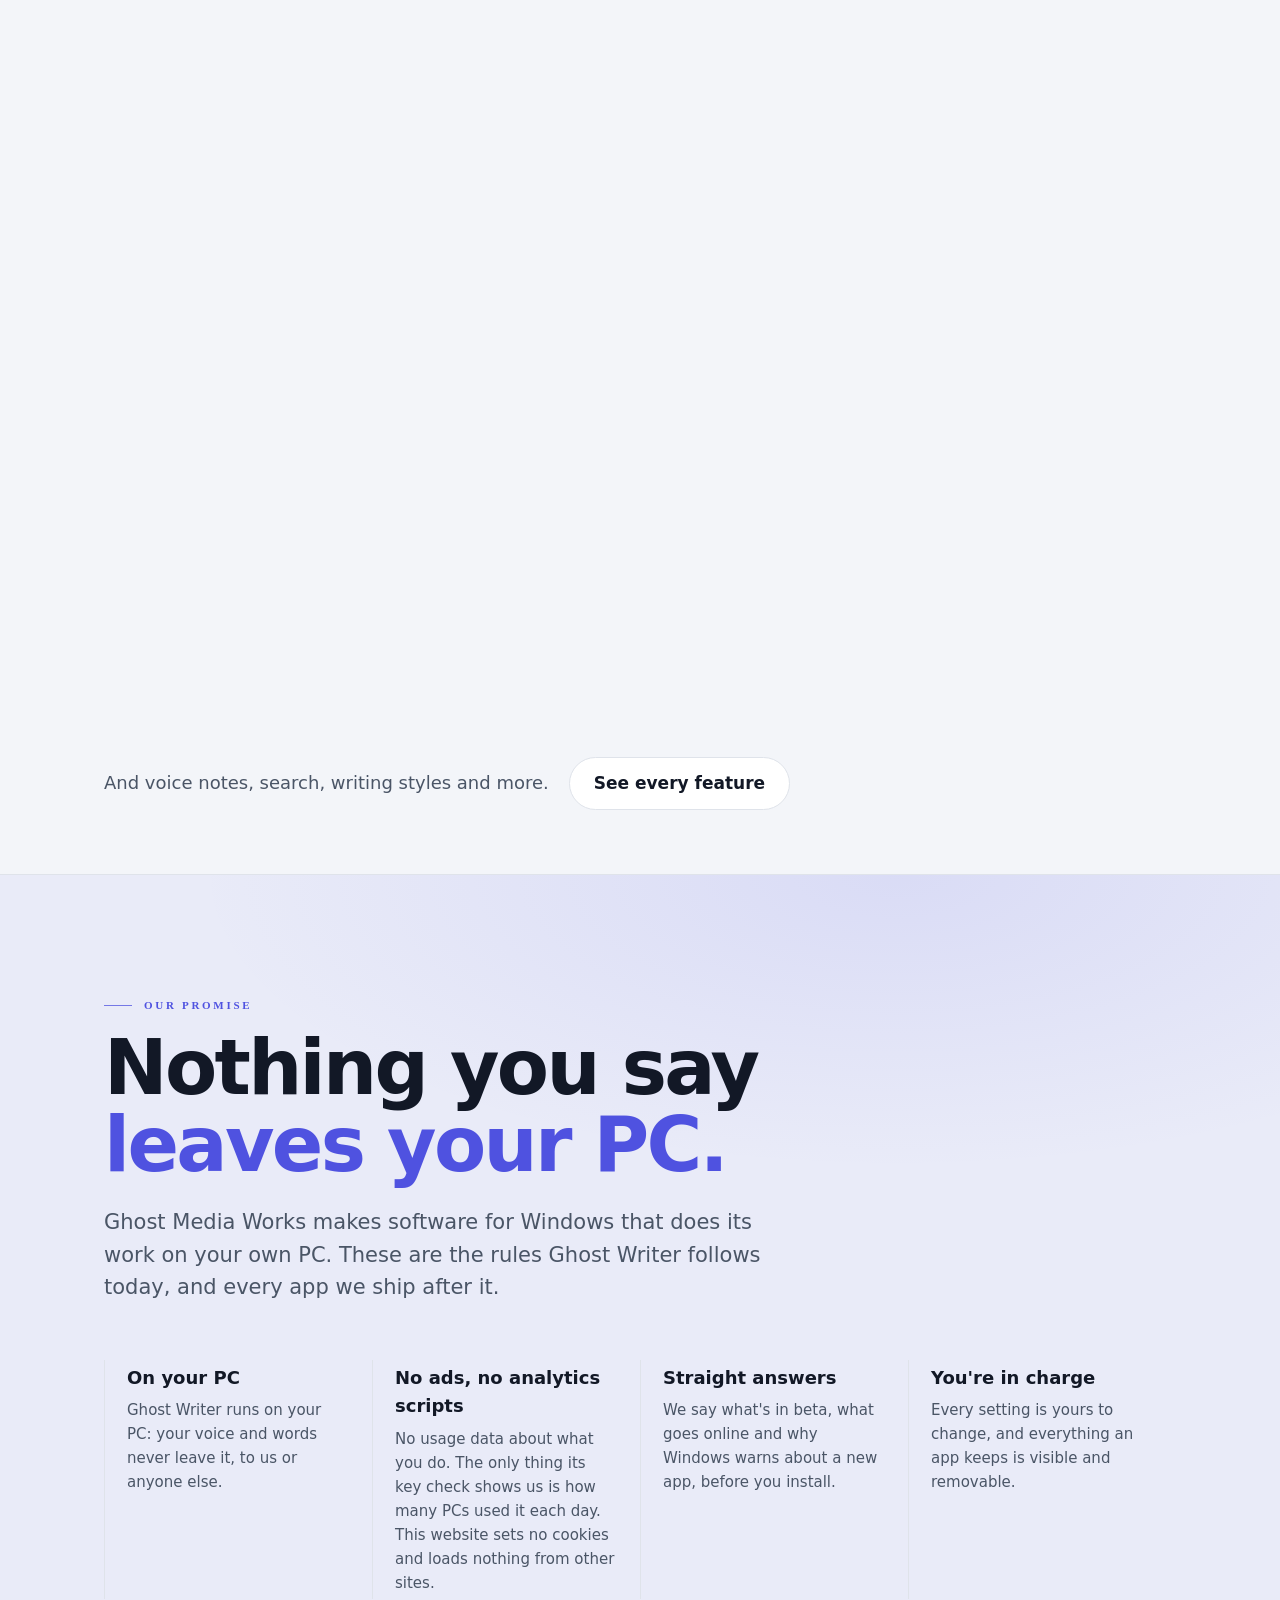
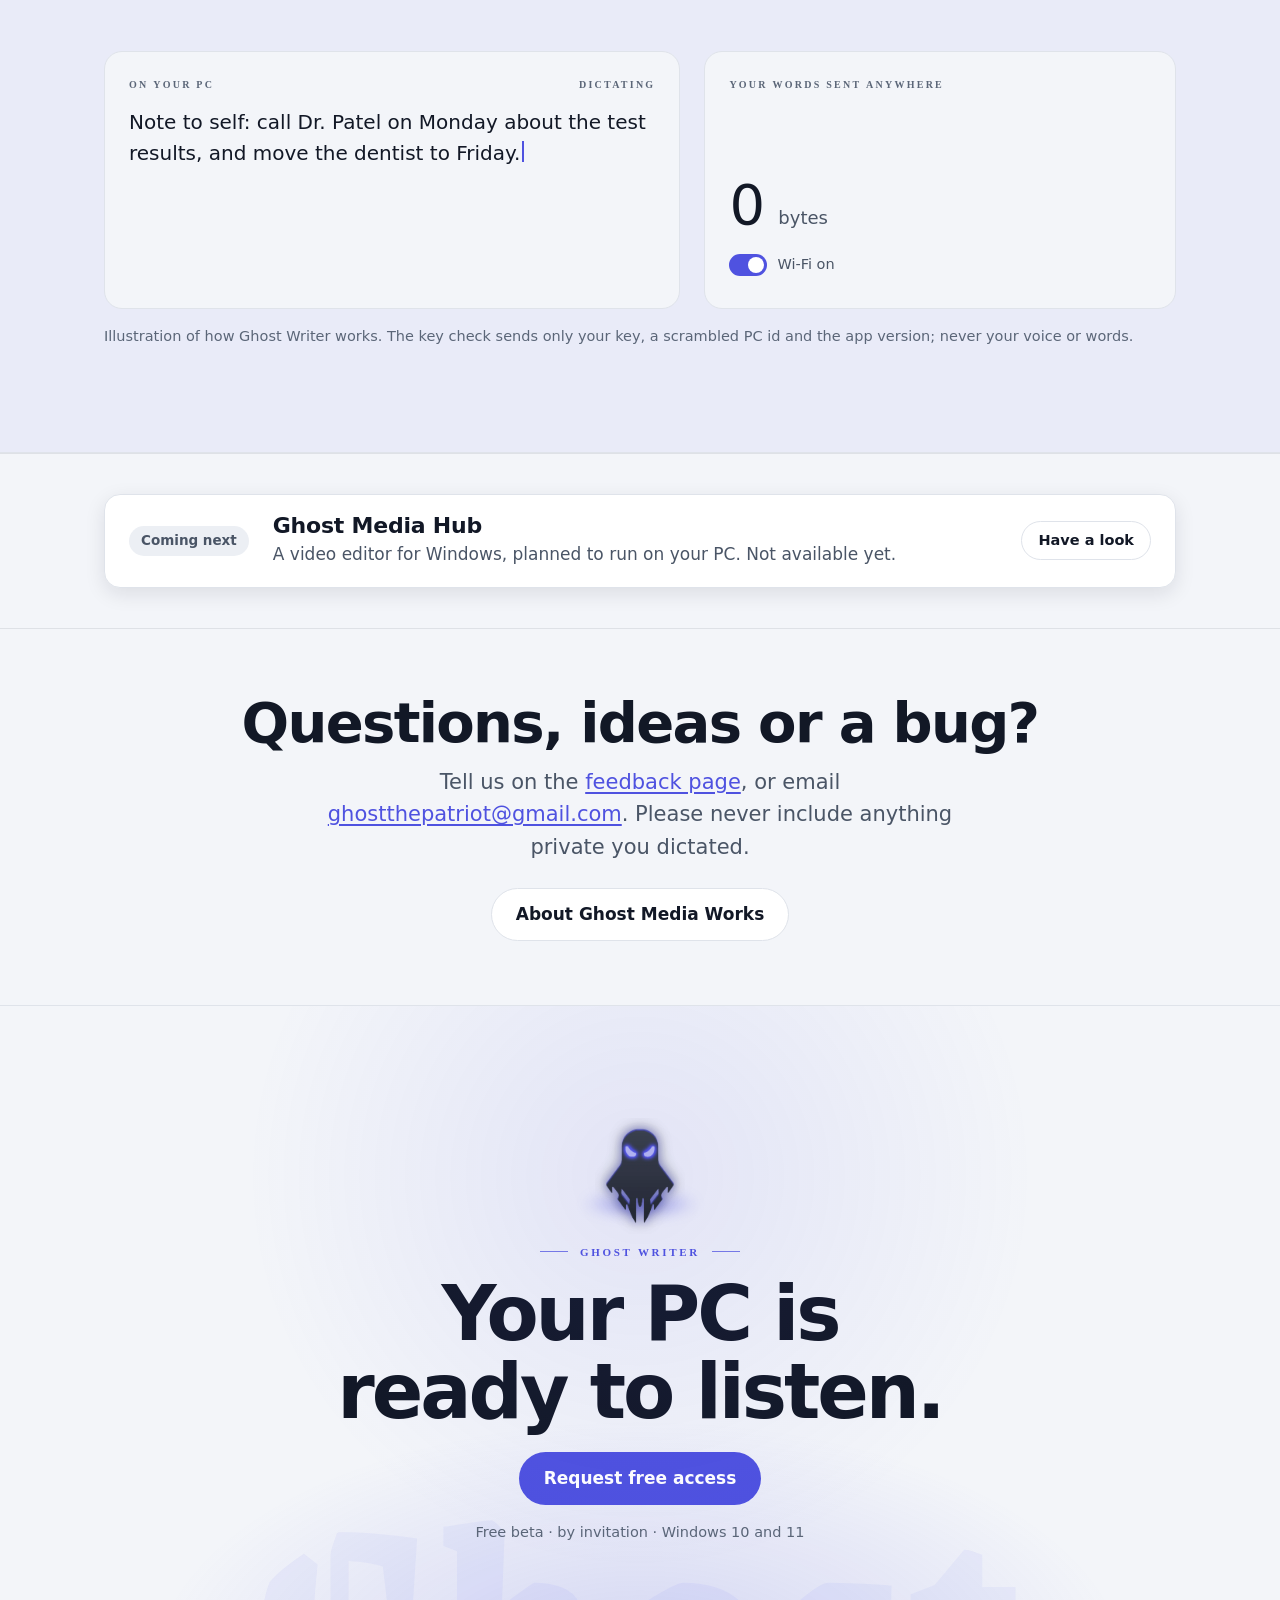
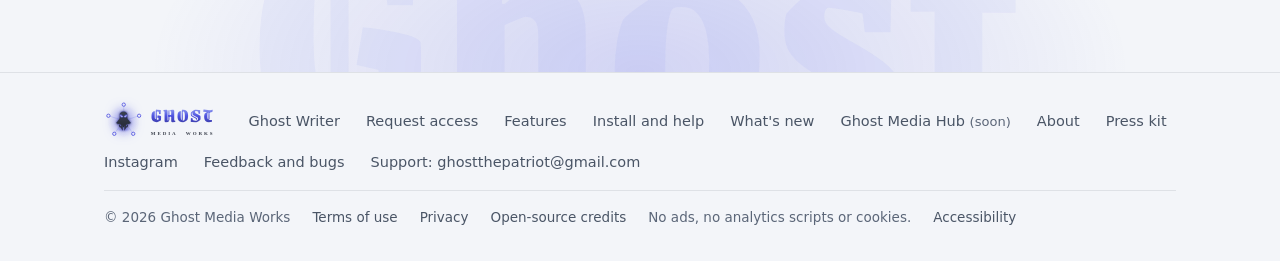
==== commit 05eba81e: "Website: index.html (7.2.1)" ====
--- a/index.html
+++ b/index.html
@@ -11,7 +11,7 @@
 <meta property="og:title" content="Ghost Media Works">
 <meta property="og:description" content="Ghost Writer is free dictation for Windows 10 and 11 that runs on your own PC, even offline. Free beta by invitation, from Ghost Media Works.">
 <meta property="og:url" content="https://ghostmediaworks.com/">
-<meta property="og:image" content="https://ghostmediaworks.com/assets/social-company.de8d4dc66f.png">
+<meta property="og:image" content="https://ghostmediaworks.com/assets/social-company.10f2a9c13b.png">
 <meta property="og:image:width" content="1200">
 <meta property="og:image:height" content="630">
 <meta property="og:image:alt" content="Ghost Media Works: private software that runs on your PC.">
@@ -23,7 +23,9 @@
 <link rel="apple-touch-icon" href="/assets/icons/apple-touch-icon.png">
 <link rel="manifest" href="/site.webmanifest">
 <link rel="preload" href="/assets/fonts/GrenzeGotisch-Site.woff" as="font" type="font/woff" crossorigin>
-<link rel="stylesheet" href="/assets/site.5f8b557bcf.css">
+<link rel="stylesheet" href="/assets/site.a10a728279.css">
+<link rel="stylesheet" href="/assets/request.55162ab120.css">
+<link rel="stylesheet" href="/assets/home.0f1ebcc7de.css">
 <script src="/assets/head.3f117de3dd.js"></script><!-- theme, old-link forwarding, intro flag: runs before the page paints (no defer) -->
 <script type="application/ld+json">
 {
@@ -78,9 +80,18 @@
 <a class="skip" href="#main">Skip to content</a>
 <header class="site-header">
   <div class="wrap inner">
-    <a class="brand" href="/" aria-label="Ghost Media Works home">
-      <span class="brand-ghost" aria-hidden="true"></span>
-      <span class="wordmark" aria-hidden="true"><span class="wm-ghost">Ghost</span> <span class="wm-rest">Media Works</span></span>
+    <a class="brand lg" href="/" aria-label="Ghost Media Works home">
+      <span class="lg-press" aria-hidden="true"><span class="lg-sway">
+        <span class="lg-orb"><span class="lg-halo"></span><svg class="lg-hub" viewBox="0 0 76 76" focusable="false">
+          <g class="lg-lns"><path d="M38 38L38 7"/><path d="M38 38L67.5 28.4"/><path d="M38 38L56.2 63.1"/><path d="M38 38L19.8 63.1"/><path d="M38 38L8.5 28.4"/></g>
+          <g class="lg-pus"><path pathLength="100" d="M38 38L38 7"/><path pathLength="100" d="M38 38L67.5 28.4"/><path pathLength="100" d="M38 38L56.2 63.1"/><path pathLength="100" d="M38 38L19.8 63.1"/><path pathLength="100" d="M38 38L8.5 28.4"/></g>
+          <g class="lg-pis"><path pathLength="100" d="M38 7L38 38"/><path pathLength="100" d="M67.5 28.4L38 38"/><path pathLength="100" d="M56.2 63.1L38 38"/><path pathLength="100" d="M19.8 63.1L38 38"/><path pathLength="100" d="M8.5 28.4L38 38"/></g>
+          <g class="lg-rgs"><circle cx="38" cy="7" r="3.2"/><circle cx="67.5" cy="28.4" r="3.2"/><circle cx="56.2" cy="63.1" r="3.2"/><circle cx="19.8" cy="63.1" r="3.2"/><circle cx="8.5" cy="28.4" r="3.2"/></g>
+          <g class="lg-nds"><circle cx="38" cy="7" r="3.2"/><circle cx="67.5" cy="28.4" r="3.2"/><circle cx="56.2" cy="63.1" r="3.2"/><circle cx="19.8" cy="63.1" r="3.2"/><circle cx="8.5" cy="28.4" r="3.2"/></g>
+        </svg><span class="lg-gh"></span></span>
+        <span class="lg-col"><span class="lg-w"><span class="lg-l">G</span><span class="lg-l">H</span><span class="lg-l">O</span><span class="lg-l">S</span><span class="lg-l">T</span></span><span class="lg-mw"><span>m</span><span>e</span><span>d</span><span>i</span><span>a</span><span class="lg-sp"></span><span>w</span><span>o</span><span>r</span><span>k</span><span>s</span></span>
+          <span class="lg-spec"><span class="lg-w"><span class="lg-l">G</span><span class="lg-l">H</span><span class="lg-l">O</span><span class="lg-l">S</span><span class="lg-l">T</span></span><span class="lg-mw"><span>m</span><span>e</span><span>d</span><span>i</span><span>a</span><span class="lg-sp"></span><span>w</span><span>o</span><span>r</span><span>k</span><span>s</span></span></span></span>
+      </span></span>
     </a>
     <a class="button small header-request" href="/ghost-writer/#request">Request<span class="visually-hidden"> access to Ghost Writer</span></a>
     <button class="menu-button" id="menu-button" type="button" aria-expanded="false" aria-controls="site-menu">
@@ -93,7 +104,6 @@
         <a href="/ghost-writer/features/" data-sub="features">Features</a>
         <a href="/ghost-writer/help/" data-sub="help">Install and help</a>
         <a href="/ghost-writer/changelog/" data-sub="changelog">What's new</a>
-        <a href="/ghost-writer/#request">Request access</a>
       </span>
       <a href="/media-hub/" data-nav="media-hub">Media Hub</a>
       <a href="/about/" data-nav="about">About</a>
@@ -110,103 +120,119 @@
 </header>
 
 <main id="main" tabindex="-1">
-<div class="wrap">
-  <div class="hero">
-    <div>
-      <div class="badges"><span class="badge">Free beta &middot; by invitation</span><span class="badge plain">Windows 10 and 11</span></div>
-      <h1>Free dictation for Windows that stays on your PC.</h1>
-      <p class="sub">Hold <kbd>Ctrl</kbd> <kbd>Win</kbd>, talk, let go. Your words appear in almost any app, punctuated, and nothing you say leaves your PC.</p>
-      <div class="actions">
-        <a class="button" href="/ghost-writer/#request">Request free access</a>
-        <a class="text-link" href="/ghost-writer/">See how Ghost Writer works</a>
-      </div>
-      <p class="small-print">Ghost Writer, from Ghost Media Works. Free, no ads, no analytics scripts or cookies.</p>
-    </div>
-    <div class="shot demo"><video class="demo-loop" muted autoplay loop playsinline preload="metadata" width="1920" height="1080" poster="/assets/media/demo-loop-poster.webp" aria-label="Ghost Writer in 15 seconds: dictating an email, rewriting a sentence with Advanced mode, and a Hey Ghost voice command"><source src="/assets/media/demo-loop.webm" type="video/webm"><source src="/assets/media/demo-loop.mp4" type="video/mp4"></video></div>
+<!-- Home (audit 2026-11-01 picks 1A 2A 3A 4A 5A 9A): home.css + home.js (build_site loads them on this page only).
+     Every part below is a finished, still picture as written; home.js animates it only when html.motion is set. -->
+<div class="home-hero" data-home>
+  <div class="badges"><span class="badge">Free beta &middot; by invitation</span><span class="badge plain">Windows 10 and 11</span></div>
+  <h1>Free dictation for Windows that stays on your PC.</h1>
+  <p class="sub">Hold <kbd>Ctrl</kbd> + <kbd>Win</kbd> together, talk, let go. Your words appear in almost any app, punctuated, and nothing you say leaves your PC.</p>
+  <div class="actions">
+    <a class="button" href="/ghost-writer/#request">Request free access</a>
+    <a class="text-link" href="/ghost-writer/">See how Ghost Writer works</a>
+  </div>
+  <p class="small-print home-fine">Ghost Writer, from Ghost Media Works &middot; free, no ads, no analytics scripts or cookies &middot; rewrite tools need Advanced mode (NVIDIA, AMD or Intel graphics)</p>
+  <div class="home-stage" data-stage>
+    <div class="home-scene" data-scene role="img" aria-label="Ghost Writer at work in a document: words typed by voice, a selected sentence rewritten to sound friendlier with Advanced mode, and the voice command Hey Ghost, open Spotify">
+      <div class="hw">
+        <div class="hw-bar"><b>Weekly update</b><span class="hw-menu">File</span><span class="hw-menu">Edit</span><span class="hw-menu">View</span><i></i><i></i><i></i></div>
+        <div class="hw-doc">
+          <p class="hw-title">Weekly update</p>
+          <p class="hw-meta">Draft &middot; edited just now</p>
+          <p class="hw-p" data-words><span class="hw-sel"><span class="hw-old">The new sign-up flow went live on Tuesday.</span><span class="hw-new">Good news: our new sign-up flow went live on Tuesday!</span></span> The first numbers look good: sign-ups are up about twelve percent on last week.</p>
+          <p class="hw-p" data-words>Next we're focusing on the pricing page and the help center.</p>
+        </div>
+        <div class="hw-menubox" data-menu>
+          <span class="hw-mini" aria-hidden="true"></span>
+          <p class="hw-mh">Rewrite with AI</p>
+          <p>Improve writing</p>
+          <p class="hw-sep">Fix grammar and spelling</p>
+          <p>Make it shorter</p>
+          <p>Make it more formal</p>
+          <p class="on">Make it friendlier</p>
+        </div>
+        <div class="hw-dim" aria-hidden="true"></div>
+        <p class="hw-say" data-say>&ldquo;<b>Hey Ghost,</b> open Spotify&rdquo;</p>
+        <p class="hw-done" data-done><span class="hw-ghost" aria-hidden="true"></span>Spotify<span class="hw-tick" aria-hidden="true"><svg viewBox="0 0 24 24" fill="none" stroke="currentColor" stroke-width="3" stroke-linecap="round" stroke-linejoin="round"><path d="M6 12.5l4 4 8-9"/></svg></span></p>
+        <div class="hw-pill" aria-hidden="true"><canvas></canvas></div>
+      </div>
+    </div>
+    <ol class="home-chapters" aria-label="What the picture shows">
+      <li><button type="button" data-chapter="0" disabled>Dictate<i></i></button></li>
+      <li><button type="button" data-chapter="1" disabled>Rewrite<i></i></button></li>
+      <li><button type="button" data-chapter="2" disabled>Hey Ghost<i></i></button></li>
+    </ol>
   </div>
 </div>
 
-<section id="talk" class="talk wave-host" aria-labelledby="talk-title">
-  <canvas class="wave-field" aria-hidden="true"></canvas>
-  <div class="wrap talk-inner">
-    <div class="talk-words">
-      <h2 id="talk-title">Talk. It types.</h2>
-      <p class="lead">Say it the way you'd say it. Ghost Writer types it where your cursor is, with commas, periods and capitals, and nothing you say leaves your PC.</p>
-    </div>
-    <div class="talk-scroll" data-type-scroll>
-      <div class="talk-card">
-        <div class="mail-head"><span>To: Sam Rivera</span><span>Subject: Thursday review</span></div>
-        <p class="mail-body" data-type-words>Hi Sam, thanks for sending the draft over. Could we move the review to Thursday afternoon? I'll bring the numbers, and the slides will be ready by noon. Talk soon, Alex</p>
-        <div class="talk-pill" aria-hidden="true">
-          <canvas class="type-pill"></canvas>
-          <picture class="still-pill"><source srcset="/assets/media/pill-light.webp" media="(prefers-color-scheme: light)" data-theme-source><img src="/assets/media/pill-dark.webp" alt="" loading="lazy" decoding="async" width="492" height="152"></picture>
-        </div>
-      </div>
-    </div>
-  </div>
-</section>
-
-<section id="what" aria-labelledby="what-title">
-  <div class="wrap">
-    <h2 id="what-title">One small app that makes your PC listen.</h2>
-    <p class="lead">Everything below runs on your own computer, with Wi-Fi on or off.</p>
-    <div class="grid two">
-      <article class="card">
-        <div class="shot scene"><picture><source srcset="/assets/media/feature-dictation-light.webp" media="(prefers-color-scheme: light)" data-theme-source><img src="/assets/media/feature-dictation-dark.webp" alt="An email being written by voice: the newest words light up as they arrive, with Ghost Writer&#x27;s listening pill below" loading="lazy" decoding="async" width="1600" height="1000"></picture></div>
-        <h3>Dictate into almost any app</h3>
-        <p>Email, documents, chat, the browser. Commas, periods and capitals are added for you.</p>
-      </article>
-      <article class="card">
-        <div class="shot scene"><picture><source srcset="/assets/media/feature-quickfix-light.webp" media="(prefers-color-scheme: light)" data-theme-source><img src="/assets/media/feature-quickfix-dark.webp" alt="A selected sentence with Ghost Writer&#x27;s small ghost and the rewrite menu: Make it friendlier" loading="lazy" decoding="async" width="1600" height="1000"></picture></div>
-        <h3>Fix and rewrite what you select</h3>
-        <p>Select text anywhere and a small ghost offers spelling and grammar fixes on any PC. Rewrites like "make it friendlier" need Advanced mode. Your text changes only when you choose.</p>
-      </article>
-      <article class="card">
-        <div class="shot scene"><picture><source srcset="/assets/media/feature-heyghost-light.webp" media="(prefers-color-scheme: light)" data-theme-source><img src="/assets/media/feature-heyghost-dark.webp" alt="Saying Hey Ghost, open Spotify: the ghost listens and confirms Spotify is open" loading="lazy" decoding="async" width="1600" height="1000"></picture></div>
-        <h3>"Hey Ghost" <span class="badge">Beta</span></h3>
-        <p>Open apps, set timers and switch tabs by voice. Always listening is off until you turn it on.</p>
-      </article>
-      <article class="card">
-        <div class="shot scene"><picture><source srcset="/assets/media/feature-voicenotes-light.webp" media="(prefers-color-scheme: light)" data-theme-source><img src="/assets/media/feature-voicenotes-dark.webp" alt="A voice note playing, with its waveform and the transcript following along" loading="lazy" decoding="async" width="1600" height="1000"></picture></div>
-        <h3>Voice notes <span class="badge">Beta</span></h3>
-        <p>Record a note, play it back and search what you said, all on your PC.</p>
-      </article>
-    </div>
-    <p class="center u-mt28"><a class="button secondary" href="/ghost-writer/features/">See every feature</a></p>
-  </div>
-</section>
-
-<section id="promise" aria-labelledby="promise-title">
-  <div class="wrap">
-    <div class="promise-head">
-      <div>
-        <h2 id="promise-title">Our promise</h2>
-        <p class="lead">Ghost Media Works makes software for Windows that does its work on your own PC. These are the rules Ghost Writer follows today, and every app we ship after it.</p>
-      </div>
-      <div class="ghost-art small" aria-hidden="true" data-depth=".1" data-depth-max="30"><span class="ghost"></span><span class="floor"></span></div>
-    </div>
-    <div class="grid four">
-      <div class="card">
-        <div class="icon"><svg viewBox="0 0 24 24" fill="none" stroke="currentColor" stroke-width="2" stroke-linecap="round" stroke-linejoin="round" aria-hidden="true"><rect x="3" y="4" width="18" height="12" rx="2"/><path d="M8 20h8M12 16v4"/></svg></div>
-        <h3>On your PC</h3>
-        <p>Ghost Writer runs on your PC: your voice and words never leave it, to us or anyone else.</p>
-      </div>
-      <div class="card">
-        <div class="icon"><svg viewBox="0 0 24 24" fill="none" stroke="currentColor" stroke-width="2" stroke-linecap="round" stroke-linejoin="round" aria-hidden="true"><path d="M12 3l8 3v6c0 5-3.5 8-8 9-4.5-1-8-4-8-9V6z"/></svg></div>
-        <h3>No ads, no analytics scripts</h3>
-        <p>Ghost Writer has no analytics: the only thing we learn is from the key check, such as how many PCs used it each day. This website runs no analytics scripts, sets no cookies and loads nothing from other sites.</p>
-      </div>
-      <div class="card">
-        <div class="icon"><svg viewBox="0 0 24 24" fill="none" stroke="currentColor" stroke-width="2" stroke-linecap="round" stroke-linejoin="round" aria-hidden="true"><circle cx="12" cy="12" r="9"/><path d="M12 8v5M12 16.5v.5"/></svg></div>
-        <h3>Straight answers</h3>
-        <p>We say what's in beta, what goes online and why Windows warns about a new app, before you install.</p>
-      </div>
-      <div class="card">
-        <div class="icon"><svg viewBox="0 0 24 24" fill="none" stroke="currentColor" stroke-width="2" stroke-linecap="round" stroke-linejoin="round" aria-hidden="true"><path d="M4 6h16M4 12h10M4 18h6"/><circle cx="18" cy="16" r="3"/></svg></div>
-        <h3>You're in charge</h3>
-        <p>Every setting is yours to change, and everything an app keeps is visible and removable.</p>
-      </div>
-    </div>
+<section id="story" class="home-acts" data-acts aria-labelledby="story-title">
+  <div class="wrap">
+    <div class="acts-head">
+      <p class="eyebrow">How it feels</p>
+      <h2 id="story-title">One message. Three moves.</h2>
+      <p class="lead">Everything here runs on your own computer, with Wi-Fi on or off.</p>
+    </div>
+    <div class="acts-track">
+      <div class="acts-sticky">
+        <ol class="acts-list">
+          <li class="act" data-act>
+            <div class="act-text"><span class="act-n">Act one</span><h3>You talk</h3><p>Say it the way you'd say it. Ghost Writer types it where your cursor is, with commas, periods and capitals.</p></div>
+            <div class="aw" role="img" aria-label="A chat with Sam Rivera: the reply is typed by voice while Ghost Writer's listening pill moves with the voice">
+              <div class="aw-bar"><b>Sam Rivera</b><span>Chat</span></div>
+              <div class="aw-log"><p class="aw-in">Here's the draft for Thursday's review.</p></div>
+              <div class="aw-box"><p data-type>Thanks for sending it over. Could we move the review to Thursday afternoon? I'll bring the numbers.</p></div>
+              <div class="aw-pill" aria-hidden="true"><canvas></canvas><picture><source srcset="/assets/media/pill-light.webp" media="(prefers-color-scheme: light)" data-theme-source><img src="/assets/media/pill-dark.webp" alt="" width="492" height="152" loading="lazy" decoding="async"></picture></div>
+            </div>
+          </li>
+          <li class="act" data-act>
+            <div class="act-text"><span class="act-n">Act two</span><h3>Fix it</h3><p>Select a line and a small ghost offers spelling and grammar fixes on any PC. Rewrites like &ldquo;make it friendlier&rdquo; need Advanced mode.</p></div>
+            <div class="aw" role="img" aria-label="The same reply with one sentence selected and Ghost Writer's rewrite menu open on Make it friendlier">
+              <div class="aw-bar"><b>Sam Rivera</b><span>Chat</span></div>
+              <div class="aw-log"><p class="aw-in">Here's the draft for Thursday's review.</p></div>
+              <div class="aw-box"><p>Thanks for sending it over. <span class="aw-sel"><span class="aw-old">Could we move the review to Thursday afternoon?</span><span class="aw-new">Would Thursday afternoon work for the review instead?</span></span> I'll bring the numbers.</p></div>
+              <div class="aw-menu"><span class="hw-mini" aria-hidden="true"></span><p class="hw-mh">Rewrite with AI</p><p>Improve writing</p><p class="hw-sep">Fix grammar and spelling</p><p>Make it shorter</p><p class="on">Make it friendlier</p></div>
+            </div>
+          </li>
+          <li class="act" data-act>
+            <div class="act-text"><span class="act-n">Act three</span><h3>Send it <span class="badge">Beta</span></h3><p>Say &ldquo;Hey Ghost, send&rdquo; and it presses Enter for you. Hey Ghost stays off until you turn it on.</p></div>
+            <div class="aw" role="img" aria-label="Saying Hey Ghost, send: the friendlier reply is sent to Sam">
+              <div class="aw-bar"><b>Sam Rivera</b><span>Chat</span></div>
+              <div class="aw-log"><p class="aw-in">Here's the draft for Thursday's review.</p><p class="aw-out">Thanks for sending it over. Would Thursday afternoon work for the review instead? I'll bring the numbers.<span class="aw-sent">Sent</span></p></div>
+              <div class="aw-box"><p class="aw-pre">Thanks for sending it over. Would Thursday afternoon work for the review instead? I'll bring the numbers.</p></div>
+              <p class="aw-say">&ldquo;<b>Hey Ghost,</b> send&rdquo;</p>
+            </div>
+          </li>
+        </ol>
+        <div class="acts-rail" aria-hidden="true"><i></i></div>
+      </div>
+    </div>
+    <p class="acts-more">And voice notes, search, writing styles and more. <a class="button secondary" href="/ghost-writer/features/">See every feature</a></p>
+  </div>
+</section>
+
+<section id="promise" class="home-band" data-band aria-labelledby="promise-title">
+  <div class="wrap">
+    <p class="eyebrow">Our promise</p>
+    <h2 id="promise-title" class="home-statement">Nothing you say <em>leaves your PC.</em></h2>
+    <p class="lead">Ghost Media Works makes software for Windows that does its work on your own PC. These are the rules Ghost Writer follows today, and every app we ship after it.</p>
+    <ul class="home-promises">
+      <li><b>On your PC</b>Ghost Writer runs on your PC: your voice and words never leave it, to us or anyone else.</li>
+      <li><b>No ads, no analytics scripts</b>No usage data about what you do. The only thing its key check shows us is how many PCs used it each day. This website sets no cookies and loads nothing from other sites.</li>
+      <li><b>Straight answers</b>We say what's in beta, what goes online and why Windows warns about a new app, before you install.</li>
+      <li><b>You're in charge</b>Every setting is yours to change, and everything an app keeps is visible and removable.</li>
+    </ul>
+    <div class="home-proof" data-proof>
+      <div class="proof-type">
+        <p class="proof-lbl"><span>On your PC</span><span>Dictating</span></p>
+        <p class="proof-line" data-proof-line>Note to self: call Dr. Patel on Monday about the test results, and move the dentist to Friday.</p>
+      </div>
+      <div class="proof-meter">
+        <p class="proof-lbl"><span>Your words sent anywhere</span></p>
+        <div class="proof-graph"><svg viewBox="0 0 300 60" preserveAspectRatio="none" aria-hidden="true"><path d="M0 44H300"/></svg><canvas aria-hidden="true"></canvas></div>
+        <p class="proof-zero">0 <small>bytes</small></p>
+        <button class="proof-wifi" type="button" aria-pressed="false" disabled><i aria-hidden="true"></i><span data-wifi-label>Works with Wi-Fi off too</span></button>
+      </div>
+    </div>
+    <p class="small-print home-illustration">Illustration of how Ghost Writer works. The key check sends only your key, a scrambled PC id and the app version; never your voice or words.</p>
   </div>
 </section>
 
@@ -232,42 +258,95 @@
 </section>
 
 </main>
+<section class="closing" aria-labelledby="closing-title">
+  <span class="closing-mark" aria-hidden="true">Ghost</span>
+  <div class="wrap">
+    <div class="ghost-art closing-ghost" aria-hidden="true"><span class="ghost"></span><span class="floor"></span></div>
+    <p class="eyebrow">Ghost Writer</p>
+    <h2 class="statement" id="closing-title">Your PC is ready to listen.</h2>
+    <div class="actions"><a class="button" href="/ghost-writer/#request">Request free access</a></div>
+    <p class="fine">Free beta &middot; by invitation &middot; Windows 10 and 11</p>
+  </div>
+</section>
 <footer class="site-footer">
   <div class="wrap">
-    <div class="cols">
-      <div class="about-col">
-        <p class="wordmark"><span class="wm-ghost">Ghost</span> <span class="wm-rest">Media Works</span></p>
-        <p>Private software for Windows that runs on your own PC.</p>
-      </div>
-      <div>
-        <h2>Products</h2>
-        <ul><li><a href="/ghost-writer/">Ghost Writer</a></li><li><a href="/media-hub/">Ghost Media Hub</a> <span class="small-print">(soon)</span></li></ul>
-      </div>
-      <div>
-        <h2>Ghost Writer</h2>
-        <ul><li><a href="/ghost-writer/#request">Request access</a></li><li><a href="/ghost-writer/features/">Features</a></li>
-          <li><a href="/ghost-writer/help/">Install and help</a></li><li><a href="/ghost-writer/changelog/">What's new</a></li></ul>
-      </div>
-      <div>
-        <h2>Company</h2>
-        <ul><li><a href="/about/">About</a></li><li><a href="/press/">Press kit</a></li><li><a href="https://www.instagram.com/ghost_1krr/" rel="noopener">Instagram</a></li><li><a href="https://github.com/getghostwriter/getghostwriter.github.io/issues">Feedback and bugs</a></li>
-          <li><a href="mailto:ghostthepatriot@gmail.com">Support: ghostthepatriot@gmail.com</a></li></ul>
-      </div>
-      <div>
-        <h2>Legal</h2>
-        <ul><li><a href="/terms.html">Terms of use</a></li><li><a href="/privacy.html">Privacy</a></li><li><a href="/NOTICES.txt">Open-source credits</a></li></ul>
-      </div>
-    </div>
-    <div class="bottom">
-      <span>&copy; 2026 Ghost Media Works</span>
-      <span>No ads, no analytics scripts or cookies. <a href="/about/#accessibility">Accessibility</a></span>
+    <nav class="foot-row" aria-label="Footer">
+      <p class="lg lg-still"><span class="visually-hidden">Ghost Media Works</span><span class="lg-press" aria-hidden="true"><span class="lg-sway">
+            <span class="lg-orb"><span class="lg-halo"></span><svg class="lg-hub" viewBox="0 0 76 76" focusable="false">
+              <g class="lg-lns"><path d="M38 38L38 7"/><path d="M38 38L67.5 28.4"/><path d="M38 38L56.2 63.1"/><path d="M38 38L19.8 63.1"/><path d="M38 38L8.5 28.4"/></g>
+              <g class="lg-nds"><circle cx="38" cy="7" r="3.2"/><circle cx="67.5" cy="28.4" r="3.2"/><circle cx="56.2" cy="63.1" r="3.2"/><circle cx="19.8" cy="63.1" r="3.2"/><circle cx="8.5" cy="28.4" r="3.2"/></g>
+            </svg><span class="lg-gh"></span></span>
+            <span class="lg-col"><span class="lg-w"><span class="lg-l">G</span><span class="lg-l">H</span><span class="lg-l">O</span><span class="lg-l">S</span><span class="lg-l">T</span></span><span class="lg-mw"><span>m</span><span>e</span><span>d</span><span>i</span><span>a</span><span class="lg-sp"></span><span>w</span><span>o</span><span>r</span><span>k</span><span>s</span></span></span>
+          </span></span></p>
+      <a href="/ghost-writer/">Ghost Writer</a><a href="/ghost-writer/#request">Request access</a><a href="/ghost-writer/features/">Features</a><a href="/ghost-writer/help/">Install and help</a><a href="/ghost-writer/changelog/">What's new</a>
+      <a href="/media-hub/">Ghost Media Hub <span class="soon">(soon)</span></a><a href="/about/">About</a><a href="/press/">Press kit</a><a href="https://www.instagram.com/ghost_1krr/" rel="noopener">Instagram</a><a href="https://github.com/getghostwriter/getghostwriter.github.io/issues">Feedback and bugs</a>
+      <a href="mailto:ghostthepatriot@gmail.com">Support: ghostthepatriot@gmail.com</a>
+    </nav>
+    <div class="foot-row">
+      <span>&copy; 2026 Ghost Media Works</span><a href="/terms.html">Terms of use</a><a href="/privacy.html">Privacy</a><a href="/NOTICES.txt">Open-source credits</a>
+      <span>No ads, no analytics scripts or cookies.</span><a href="/about/#accessibility">Accessibility</a>
     </div>
   </div>
 </footer>
+<dialog class="rq" id="request-dialog" aria-labelledby="rq-title">
+  <div class="rq-inside">
+    <button class="rq-close" type="button" aria-label="Close"><svg viewBox="0 0 24 24" fill="none" stroke="currentColor" stroke-width="2.2" stroke-linecap="round" aria-hidden="true"><path d="M6 6l12 12"/><path d="M18 6L6 18"/></svg></button>
+    <div class="rq-dots" aria-hidden="true"><i></i><i></i></div>
+    <h2 id="rq-title">Request free access</h2>
+    <p class="rq-intro"><span class="rq-stepno">Step 1 of 2.</span> Ghost Writer is free while it's in beta. We read every request and email you a key, usually within a few days.</p>
+    <div class="rq-slot"><div class="rq-box">
+      <form class="request-form" id="request-form" data-server="https://ghost-writer-access.ghostrepublic.workers.dev" novalidate>
+        <div class="rq-step rq-step1">
+        <label>Your name<input name="name" autocomplete="name" maxlength="80" required aria-describedby="request-result"></label>
+        <label>Your email <span class="hint">Your key is sent here.</span><input name="contact" type="email" autocomplete="email" maxlength="120" required aria-describedby="request-result"></label>
+        <label class="tick"><input type="checkbox" name="us_resident" value="yes" required aria-describedby="request-result"><span>I'm in the United States <span class="hint">The beta is open to people in the US, for now.</span></span></label>
+        </div>
+        <div class="rq-step rq-step2">
+        <p class="rq-only rq-step2-note">Two optional questions. They help us look after the beta.</p>
+        <label>How would you use Ghost Writer? <span class="hint">Optional.</span><textarea name="reason" maxlength="1000"></textarea></label>
+        <label>How did you hear about Ghost Writer? <span class="hint">Optional.</span>
+          <select name="heard">
+            <option value="">Choose one (optional)</option>
+            <option value="reddit">Reddit</option>
+            <option value="youtube">YouTube</option>
+            <option value="friend">A friend</option>
+            <option value="search">Search</option>
+            <option value="producthunt">Product Hunt</option>
+            <option value="hackernews">Hacker News</option>
+            <option value="other">Other</option>
+          </select></label>
+        </div>
+        <div class="trap" aria-hidden="true"><label>Leave this empty<input name="website" tabindex="-1" autocomplete="off"></label></div>
+        <div class="rq-buttons">
+          <button class="button rq-only rq-next" type="button">Continue</button>
+          <button class="button rq-send" type="submit">Request access</button>
+          <button class="button secondary rq-only rq-skip" type="button">Skip and send</button>
+        </div>
+        <p class="result" id="request-result" role="status" aria-live="polite"></p>
+        <p class="small-print">We use your name and email only to review your request, send your key, and tell you about your key or important changes to Ghost Writer. No marketing, never sold. <a href="/privacy.html">Privacy policy</a> &middot; <a href="/terms.html">Terms of use</a></p>
+      </form>
+      <div class="rq-done" hidden tabindex="-1">
+        <svg class="rq-env" viewBox="0 0 120 120" fill="none" stroke="currentColor" stroke-width="2.4" stroke-linecap="round" stroke-linejoin="round" aria-hidden="true"><circle class="rq-ring" cx="60" cy="60" r="54"/><g class="rq-letter"><rect x="28" y="40" width="64" height="44" rx="6"/><path d="M28 44l32 22 32-22"/></g><path class="rq-tick" d="M78 30l6 6 12-12" stroke-width="3"/></svg>
+        <h3 class="rq-done-title">You're on the list</h3>
+        <p class="rq-done-for">Request received.</p>
+        <ol class="rq-timeline">
+          <li><b>Today</b>We read your request ourselves.</li>
+          <li><b>Within a few days</b>Your key arrives by email. Check your spam folder if you don't see it.</li>
+          <li><b>Then</b>Download Ghost Writer, enter your key, hold Ctrl+Win and talk.</li>
+        </ol>
+      </div>
+      </div>
+</div>
+  </div>
+</dialog>
 
 <script src="/assets/site.bb98e1e790.js" defer></script>
+<script src="/assets/logo.f7e7fe24f3.js" defer></script>
+<script src="/assets/frame.e39da035f4.js" defer></script>
 <script src="/assets/media/pill.js" defer></script>
 <script src="/assets/motion.b898d19690.js" defer></script>
+<script src="/assets/request.0fa3d613a8.js" defer></script>
+<script src="/assets/home.9c51987e5a.js" defer></script>
 
 </body>
 </html>
--- a/assets/site.a10a728279.css
+++ b/assets/site.a10a728279.css
@@ -0,0 +1,692 @@
+/* Ghost Media Works website: one stylesheet for every page.
+   Colours follow the app (dev/DESIGN-SYSTEM.md section 1): one indigo, no purple, no gradient headings. */
+/* The gothic font, cut down by build_site.py to the letters the site uses (OFL; licence in assets/fonts). */
+@font-face { font-family: "Grenze Gotisch"; font-weight: 800; font-display: swap;
+  src: url("/assets/fonts/GrenzeGotisch-Site.woff") format("woff"); }
+
+:root {
+  --bg: #0f1116; --card: #171a21; --tile: #1c2029; --raised: #242934; --border: #272b34;
+  --text: #eef1f6; --muted: #a2acbc; --faint: #8a94a5;
+  --accent: #8f91ff; --accent-hover: #a4a6ff; --on-accent: #0f1116; --accent-soft: #262a4a; --accent-soft-text: #b8baff;
+  --good: #36d27a; --warn: #ffb454;
+  --edge: rgba(255,255,255,.07); --shadow: rgba(0,0,0,.45); --glow: rgba(143,145,255,.16); --sheen: rgba(255,255,255,.95);
+  color-scheme: dark;
+}
+@media (prefers-color-scheme: light) {
+  :root:not([data-theme="dark"]) {
+    --bg: #f3f5f9; --card: #ffffff; --tile: #f6f8fb; --raised: #eceff4; --border: #dfe3ea;
+    --text: #121826; --muted: #4a5566; --faint: #5b6678;
+    --accent: #4f52e0; --accent-hover: #4346cc; --on-accent: #ffffff; --accent-soft: #e6e7ff; --accent-soft-text: #3a3dc0;
+    --good: #15803d; --warn: #b45309;
+    --edge: rgba(17,24,39,.09); --shadow: rgba(17,24,39,.10); --glow: rgba(79,82,224,.10); --sheen: rgba(255,255,255,.7);
+    color-scheme: light;
+  }
+}
+:root[data-theme="light"] {
+  --bg: #f3f5f9; --card: #ffffff; --tile: #f6f8fb; --raised: #eceff4; --border: #dfe3ea;
+  --text: #121826; --muted: #4a5566; --faint: #5b6678;
+  --accent: #4f52e0; --accent-hover: #4346cc; --on-accent: #ffffff; --accent-soft: #e6e7ff; --accent-soft-text: #3a3dc0;
+  --good: #15803d; --warn: #b45309;
+  --edge: rgba(17,24,39,.09); --shadow: rgba(17,24,39,.10); --glow: rgba(79,82,224,.10); --sheen: rgba(255,255,255,.7);
+  color-scheme: light;
+}
+
+* { box-sizing: border-box; }
+html { -webkit-text-size-adjust: 100%; }
+body { margin: 0; background: var(--bg); color: var(--text); overflow-wrap: break-word;
+  font: 17px/1.6 "Segoe UI Variable Text", "Segoe UI", system-ui, -apple-system, "Helvetica Neue", sans-serif; }
+img { max-width: 100%; height: auto; }
+a { color: var(--accent); text-underline-offset: 3px; }
+a:hover { color: var(--accent-hover); }
+:focus-visible { outline: 3px solid var(--accent); outline-offset: 3px; border-radius: 6px; }
+code { font: 14px/1.5 Consolas, "Cascadia Mono", ui-monospace, monospace; overflow-wrap: anywhere; }
+h1, h2, h3 { line-height: 1.15; letter-spacing: -.01em; }
+h1 { font-size: clamp(36px, 6vw, 60px); margin: 0 0 18px; letter-spacing: -.025em; }
+h2 { font-size: clamp(28px, 4vw, 40px); margin: 0 0 12px; }
+h3 { font-size: 20px; margin: 0 0 6px; }
+p { margin: 0 0 14px; }
+.wrap { max-width: 1120px; margin: 0 auto; padding: 0 24px; }
+@media (max-width: 600px) { .wrap { padding: 0 16px; } }
+.skip { position: absolute; left: 12px; top: -60px; z-index: 100; background: var(--accent); color: var(--on-accent);
+  padding: 10px 16px; border-radius: 10px; font-weight: 700; text-decoration: none; }
+.skip:focus { top: 12px; }
+.visually-hidden { position: absolute !important; width: 1px; height: 1px; overflow: hidden; clip: rect(0 0 0 0); white-space: nowrap; }
+
+/* each theme shows its own pictures */
+.light-only { display: none !important; }
+@media (prefers-color-scheme: light) {
+  :root:not([data-theme="dark"]) .dark-only { display: none !important; }
+  :root:not([data-theme="dark"]) .light-only { display: block !important; }
+}
+:root[data-theme="light"] .dark-only { display: none !important; }
+:root[data-theme="light"] .light-only { display: block !important; }
+/* pictures drawn by CSS load only for the showing theme */
+@media (prefers-color-scheme: light) {
+  :root:not([data-theme="dark"]) .lg-gh { background-image: url("/assets/ghost-light-160.webp"); }
+  :root:not([data-theme="dark"]) .ghost-art .ghost,
+  :root:not([data-theme="dark"]) .lockup-ghost { background-image: url("/assets/ghost-light-float-600.webp"); }
+}
+:root[data-theme="light"] .lg-gh { background-image: url("/assets/ghost-light-160.webp"); }
+:root[data-theme="light"] .ghost-art .ghost,
+:root[data-theme="light"] .lockup-ghost { background-image: url("/assets/ghost-light-float-600.webp"); }
+
+/* header: one row everywhere. On phones (7B): the name, a small Request button and a menu button that
+   opens every other link. Without a script the links simply show as a plain list under the name. */
+.site-header { position: sticky; top: 0; z-index: 50; background: var(--bg);
+  background: color-mix(in srgb, var(--bg) 88%, transparent); -webkit-backdrop-filter: blur(12px); backdrop-filter: blur(12px);
+  border-bottom: 1px solid var(--edge); }
+.site-header .inner { display: flex; align-items: center; gap: 12px 20px; min-height: 64px; flex-wrap: wrap; position: relative;
+  padding-top: 5px; padding-bottom: 5px; }
+.brand { margin-right: auto; min-width: 0; }
+.brand:hover { color: var(--text); }
+
+/* The logo (owner's pick 2026-11-01, "Badge + shockwave"): the ghost in its five-node hub, gothic GHOST,
+   MEDIA WORKS in small caps stretched to GHOST's width. Sizes are em of .lg's font-size (10px = design size).
+   Header only, and only under html.motion: a gentle sway and the hub's quiet pulses (CSS); logo.js adds the
+   click shockwave. Footer (.lg-still), no script or reduced motion: the same artwork, still. */
+.lg { display: flex; align-items: center; font-size: 9px; line-height: 1; color: var(--text); text-decoration: none;
+  -webkit-tap-highlight-color: transparent; }
+.lg-press, .lg-sway { display: flex; align-items: center; transform-origin: 50% 50%; }
+.lg-orb { position: relative; flex-shrink: 0; display: grid; place-items: center; width: 7.6em; height: 7.6em; margin-right: 1.4em; }
+.lg-hub { position: absolute; inset: 0; width: 100%; height: 100%; overflow: visible; }
+.lg-halo { position: absolute; inset: .4em; border-radius: 50%; opacity: .5;
+  background: radial-gradient(circle, color-mix(in srgb, var(--accent) 32%, transparent) 0%, transparent 66%); }
+/* the ghost: a CSS picture, so only the showing theme's file is fetched */
+.lg-gh { position: relative; display: block; width: 3.6em; height: 4.7em; filter: drop-shadow(0 0 1.2em var(--accent));
+  background: url("/assets/ghost-dark-160.webp") center / contain no-repeat; }
+.lg-lns path { fill: none; stroke: color-mix(in srgb, var(--accent) 35%, transparent); stroke-width: 1; }
+.lg-pus path, .lg-pis path { fill: none; stroke: var(--accent); stroke-width: 2; stroke-linecap: round; stroke-dasharray: 16 300; stroke-dashoffset: 16; }
+.lg-pis path { filter: drop-shadow(0 0 3px var(--accent)); }
+.lg-nds circle, .lg-rgs circle { stroke: var(--accent); transform-box: fill-box; transform-origin: center; }
+.lg-nds circle { fill: var(--bg); stroke-width: 1.6; }
+.lg-rgs circle { fill: none; stroke-width: 1; opacity: 0; }
+.lg-col { position: relative; display: inline-flex; flex-direction: column; }
+.lg-w { display: block; font-family: "Grenze Gotisch", "Old English Text MT", serif; font-weight: 800; font-size: 3.8em; color: var(--accent);
+  letter-spacing: .06em; margin-right: -.06em; white-space: nowrap; }
+.lg-l { display: inline-block; transform-origin: 50% 85%; }
+/* width 0 + min-width 100%: GHOST alone sets the width, MEDIA WORKS spreads to its edges */
+.lg-mw { display: flex; justify-content: space-between; align-items: center; width: 0; min-width: 100%; margin-top: .4em; opacity: .8;
+  font: 600 1.5em/1 "Palatino Linotype", Palatino, "Book Antiqua", Georgia, serif; font-variant: small-caps; white-space: nowrap; }
+.lg-mw > span { display: inline-block; }
+.lg-mw .lg-sp { width: .8em; }
+.lg-spec { display: none; }
+@supports ((background-clip: text) or (-webkit-background-clip: text)) {
+  /* brushed metal: on each letter (on the word, letters would vanish while they move) */
+  .lg-col > .lg-w .lg-l { color: transparent; -webkit-background-clip: text; background-clip: text;
+    background-image: linear-gradient(180deg, color-mix(in srgb, var(--accent) 45%, #fff) 0%, var(--accent) 50%, color-mix(in srgb, var(--accent) 68%, #000) 100%); }
+  /* the highlight across the metal: a copy of the letters on top */
+  .site-header .lg-spec { position: absolute; inset: 0; display: flex; flex-direction: column; pointer-events: none; opacity: .38; }
+  .lg-spec .lg-w, .lg-spec .lg-mw { color: transparent; -webkit-background-clip: text; background-clip: text;
+    background-image: linear-gradient(100deg, transparent 40%, var(--sheen) 50%, transparent 60%); background-size: 320% 100%; background-position: 50% 0; }
+}
+html.motion .site-header .lg-sway { animation: lg-sway 16s linear infinite; }
+html.motion .site-header .lg-spec .lg-w, html.motion .site-header .lg-spec .lg-mw { animation: lg-sheen 16s linear infinite; }
+html.motion .site-header .lg-gh { animation: lg-float 6s ease-in-out infinite; }
+html.motion .site-header .lg-pus path { animation: lg-pulse 2.4s linear infinite; }
+html.motion .site-header .lg-nds circle { animation: lg-node 2.4s ease-in-out infinite; }
+.lg-pus path:nth-child(2), .lg-nds circle:nth-child(2) { animation-delay: .48s; }
+.lg-pus path:nth-child(3), .lg-nds circle:nth-child(3) { animation-delay: .96s; }
+.lg-pus path:nth-child(4), .lg-nds circle:nth-child(4) { animation-delay: 1.44s; }
+.lg-pus path:nth-child(5), .lg-nds circle:nth-child(5) { animation-delay: 1.92s; }
+html.lg-paused .site-header .lg * { animation-play-state: paused; }  /* tab hidden or header off screen (logo.js) */
+@keyframes lg-sway {
+  0%, 100% { transform: perspective(560px) rotateY(0deg) rotateX(2deg); } 12.5% { transform: perspective(560px) rotateY(3deg) rotateX(1.4deg); }
+  25% { transform: perspective(560px) rotateY(4.2deg) rotateX(0deg); } 37.5% { transform: perspective(560px) rotateY(3deg) rotateX(-1.4deg); }
+  50% { transform: perspective(560px) rotateY(0deg) rotateX(-2deg); } 62.5% { transform: perspective(560px) rotateY(-3deg) rotateX(-1.4deg); }
+  75% { transform: perspective(560px) rotateY(-4.2deg) rotateX(0deg); } 87.5% { transform: perspective(560px) rotateY(-3deg) rotateX(1.4deg); } }
+@keyframes lg-sheen { 0%, 100% { background-position: 54% 0; } 12.5% { background-position: 40% 0; } 25% { background-position: 32% 0; }
+  37.5% { background-position: 34% 0; } 50% { background-position: 46% 0; } 62.5% { background-position: 60% 0; }
+  75% { background-position: 68% 0; } 87.5% { background-position: 66% 0; } }
+@keyframes lg-float { 50% { transform: translateY(-.2em); } }
+@keyframes lg-pulse { from { stroke-dashoffset: 16; } to { stroke-dashoffset: -100; } }
+@keyframes lg-node { 0%, 76%, 100% { fill: var(--bg); } 87% { fill: var(--accent); } }
+/* the click's shockwave rings (logo.js), clipped to the header bar */
+.lg-waves { position: absolute; inset: 0; overflow: hidden; pointer-events: none; }
+.lg-ring { position: absolute; border-radius: 50%; border: 1px solid var(--accent); opacity: 0;
+  box-shadow: 0 0 14px color-mix(in srgb, var(--accent) 40%, transparent), inset 0 0 14px color-mix(in srgb, var(--accent) 25%, transparent); }
+.main-nav { display: flex; gap: 4px; align-items: center; }
+.main-nav a, .product-nav a { color: var(--muted); text-decoration: none; font-weight: 600; font-size: 15px;
+  padding: 8px 12px; border-radius: 999px; white-space: nowrap; }
+.main-nav a:hover, .product-nav a:hover { color: var(--text); background: var(--raised); }
+.main-nav a[aria-current], .product-nav a[aria-current] { color: var(--text); background: var(--raised); box-shadow: inset 0 0 0 1px var(--edge); }
+.menu-sub, .menu-only, .menu-button, .header-request { display: none !important; }
+.theme-button { display: grid; place-items: center; width: 40px; height: 40px; border-radius: 50%; border: 1px solid var(--border);
+  background: var(--card); color: var(--muted); cursor: pointer; padding: 0; }
+.theme-button:hover { color: var(--text); }
+.theme-button svg, .menu-theme svg { width: 18px; height: 18px; }
+@media (max-width: 720px) {
+  .site-header .inner { gap: 6px; min-height: 56px; padding-top: 4px; padding-bottom: 4px; }
+  html.js .site-header .inner { flex-wrap: nowrap; }
+  .site-header .lg { font-size: clamp(5.4px, 1.8vw, 6.8px); }
+  .header-request { display: inline-flex !important; flex-shrink: 0; min-height: 36px; padding: 6px 13px; font-size: 14px; }
+  .header-theme { display: none; }
+  .menu-button { display: grid !important; place-items: center; flex-shrink: 0; width: 40px; height: 40px; border-radius: 12px; padding: 0;
+    border: 1px solid var(--border); background: var(--card); color: var(--text); cursor: pointer; }
+  .menu-button svg { width: 22px; height: 22px; }
+  .menu-button path { transition: transform .2s ease, opacity .2s ease; transform-origin: 12px 12px; }
+  .menu-button[aria-expanded="true"] .m1 { transform: translateY(5px) rotate(45deg); }
+  .menu-button[aria-expanded="true"] .m2 { opacity: 0; }
+  .menu-button[aria-expanded="true"] .m3 { transform: translateY(-5px) rotate(-45deg); }
+  /* the menu's links, a plain list (also what shows without a script) */
+  .main-nav { order: 3; flex: 1 1 100%; flex-direction: column; align-items: stretch; gap: 2px; padding: 4px 0 12px; }
+  .main-nav a { padding: 11px 12px; font-size: 16px; border-radius: 12px; color: var(--text); }
+  .main-nav .menu-sub { display: flex !important; flex-direction: column; gap: 2px; margin: 0 0 4px 14px; padding-left: 10px;
+    border-left: 2px solid var(--edge); }
+  .main-nav .menu-sub a { font-size: 15px; color: var(--muted); padding: 9px 12px; }
+  .main-nav a.menu-only { display: block !important; }
+  .menu-theme { display: flex !important; align-items: center; gap: 10px; margin-top: 6px; padding: 11px 12px; border-radius: 12px;
+    border: 1px solid var(--border); background: var(--card); color: var(--muted); font: inherit; font-size: 15px; font-weight: 600; cursor: pointer; text-align: left; }
+  html:not(.js) .menu-theme, html:not(.js) .menu-button { display: none !important; }
+  /* with a script: folded away until the menu button opens it, as a panel under the header row */
+  html.js .main-nav { display: none; position: absolute; left: 0; right: 0; top: 100%; padding: 8px 16px 16px;
+    background: var(--bg); border-bottom: 1px solid var(--border); box-shadow: 0 18px 40px var(--shadow);
+    max-height: calc(100vh - 64px); overflow-y: auto; }
+  html.js .main-nav.open { display: flex; }
+}
+@media (max-width: 340px) { .header-request { padding: 6px 10px; } }
+
+/* the product bar on Ghost Writer pages (on phones its links are in the menu) */
+.product-bar { border-bottom: 1px solid var(--edge); background: var(--bg); }
+.product-bar .inner { display: flex; align-items: center; gap: 8px 16px; min-height: 56px; flex-wrap: wrap; }
+.product-bar .product-name { font-weight: 700; color: var(--text); text-decoration: none; margin-right: 8px; white-space: nowrap; }
+.product-nav { display: flex; gap: 2px; margin-right: auto; }
+.product-nav a { font-size: 14.5px; padding: 6px 10px; }
+@media (max-width: 720px) { .product-bar { display: none; } }
+/* buttons */
+.button { display: inline-flex; align-items: center; justify-content: center; gap: 10px; min-height: 48px; padding: 12px 24px;
+  border-radius: 999px; font: inherit; font-weight: 700; font-size: 17px; text-decoration: none; cursor: pointer;
+  background: var(--accent); color: var(--on-accent); border: 1px solid transparent; transition: background .15s ease, transform .15s ease; }
+.button:hover { background: var(--accent-hover); color: var(--on-accent); }
+.button.secondary { background: var(--card); color: var(--text); border-color: var(--border); }
+.button.secondary:hover { background: var(--raised); color: var(--text); }
+.button.small { min-height: 38px; padding: 7px 16px; font-size: 14.5px; }
+.button svg { width: 20px; height: 20px; flex-shrink: 0; }
+.button[disabled] { opacity: .6; cursor: progress; }
+.actions { display: flex; flex-wrap: wrap; gap: 12px 20px; align-items: center; }
+.text-link { font-weight: 600; }
+
+/* page sections */
+main section { padding: 64px 0; scroll-margin-top: 96px; }
+main section + section { border-top: 1px solid var(--edge); }
+@media (max-width: 720px) { main section { padding: 48px 0; scroll-margin-top: 130px; } }
+.eyebrow { display: inline-block; font-size: 14px; font-weight: 700; color: var(--accent); margin-bottom: 10px; }
+.lead { color: var(--muted); font-size: 19px; max-width: 680px; margin: 0 0 24px; }
+.center { text-align: center; }
+.center .lead, .center .actions { margin-left: auto; margin-right: auto; justify-content: center; }
+.muted { color: var(--muted); }
+.small-print { color: var(--faint); font-size: 14.5px; }
+.small-print a { color: var(--muted); }
+.badge { display: inline-flex; align-items: center; gap: 6px; font-size: 13.5px; font-weight: 700; padding: 4px 12px; border-radius: 999px;
+  background: var(--accent-soft); color: var(--accent-soft-text); white-space: nowrap; }
+.badge.plain { background: var(--raised); color: var(--muted); }
+
+/* hero */
+.hero { display: grid; grid-template-columns: 1.05fr .95fr; gap: 48px; align-items: center; padding: 64px 0 56px; }
+.hero .sub { color: var(--muted); font-size: 20px; max-width: 560px; margin-bottom: 28px; }
+.hero .badges { display: flex; flex-wrap: wrap; gap: 8px; margin-bottom: 18px; }
+/* A product page's own title: its ghost and its name in the app's gothic lettering, above the headline. */
+.product-lockup { display: flex; align-items: center; gap: 14px; margin: 0 0 18px; }
+.lockup-ghost { width: 58px; height: 75px; flex-shrink: 0;
+  background: url("/assets/ghost-dark-float-600.webp") center / contain no-repeat; }
+.product-lockup .lockup-name { font-family: "Grenze Gotisch", "Old English Text MT", serif; font-weight: 800;
+  font-size: clamp(40px, 6vw, 60px); line-height: 1; color: var(--accent); letter-spacing: .01em; }
+.product-lockup .lockup-by { display: block; margin-top: 6px; font-size: 14px; color: var(--muted); }
+.hero .small-print { margin-top: 18px; }
+@media (max-width: 900px) { .hero { grid-template-columns: 1fr; gap: 36px; padding: 40px 0 40px; } }
+.ghost-art { position: relative; display: grid; place-items: center; }
+.ghost-art::before { content: ""; position: absolute; width: 80%; aspect-ratio: 1; border-radius: 50%;
+  background: radial-gradient(circle, var(--glow) 0%, transparent 65%); }
+.ghost-art { --gw: min(300px, 62vw); }  /* the ghost's width; his picture is 600:463 tall */
+.ghost-art > * { grid-area: 1 / 1; }
+.ghost-art .ghost { position: relative; z-index: 1; width: var(--gw); aspect-ratio: 600 / 463; animation: float 7s ease-in-out infinite;
+  background: url("/assets/ghost-dark-float-600.webp") center / contain no-repeat; }
+/* The pool of light he floats over: it stays put, a little dimmer and smaller while he rises.
+   Placed where the app's own logo has its floor light (93% down his body). */
+.ghost-art .floor { align-self: end; width: calc(var(--gw) * .78); height: calc(var(--gw) * .2);
+  margin-bottom: calc(var(--gw) * .1); border-radius: 50%;
+  background: radial-gradient(ellipse closest-side, color-mix(in srgb, var(--accent) 60%, transparent), transparent);
+  filter: blur(6px); animation: floor 7s ease-in-out infinite; }
+@keyframes float { 0%, 100% { transform: translateY(4px); } 50% { transform: translateY(-14px); } }
+@keyframes floor { 0%, 100% { opacity: 1; transform: scale(1); } 50% { opacity: .65; transform: scale(.88); } }
+
+/* app screenshots, framed like a window */
+.shot { margin: 0; border-radius: 14px; overflow: hidden; border: 1px solid var(--border); background: var(--card);
+  box-shadow: 0 24px 60px var(--shadow), 0 0 0 1px var(--edge); }
+.shot img { display: block; width: 100%; }
+.shot.flat { box-shadow: 0 10px 30px var(--shadow); }
+figcaption, .caption { color: var(--faint); font-size: 14.5px; margin-top: 10px; }
+
+/* cards and grids */
+.grid { display: grid; gap: 20px; grid-template-columns: repeat(3, 1fr); }
+.grid.two { grid-template-columns: repeat(2, 1fr); }
+.grid.four { grid-template-columns: repeat(4, 1fr); }
+@media (max-width: 960px) { .grid.four { grid-template-columns: repeat(2, 1fr); } }
+@media (max-width: 860px) { .grid, .grid.two { grid-template-columns: 1fr; } }
+@media (max-width: 520px) { .grid.four { grid-template-columns: 1fr; } }
+.card { background: var(--card); border: 1px solid var(--border); border-radius: 16px; padding: 24px; box-shadow: 0 6px 20px var(--shadow); }
+.card p { color: var(--muted); margin: 0 0 10px; }
+.card p:last-child { margin-bottom: 0; }
+.card .shot { margin: -24px -24px 20px; border-radius: 16px 16px 0 0; border: 0; border-bottom: 1px solid var(--border); box-shadow: none; }
+.product-card { display: flex; flex-direction: column; }
+.product-card h3 { font-size: 26px; margin: 8px 0 8px; }
+.product-card .actions { margin-top: auto; padding-top: 12px; }
+.product-card.soon .shot img { filter: saturate(.6); }
+.icon { display: grid; place-items: center; width: 44px; height: 44px; border-radius: 12px; background: var(--accent-soft); color: var(--accent-soft-text); margin-bottom: 14px; }
+.icon svg { width: 22px; height: 22px; }
+
+kbd { display: inline-block; font: 600 .85em/1 "Segoe UI", system-ui, sans-serif; padding: .3em .55em; border-radius: 7px;
+  background: var(--raised); border: 1px solid var(--border); border-bottom-width: 2px; color: var(--text); }
+
+/* home (2B): the promise with the floating ghost, then the small "Coming next" strip */
+.promise-head { display: grid; grid-template-columns: 1fr auto; gap: 24px 40px; align-items: center; margin-bottom: 8px; }
+.ghost-art.small { --gw: min(200px, 46vw); }
+@media (max-width: 720px) { .promise-head { grid-template-columns: 1fr; } .promise-head .ghost-art { justify-self: center; } }
+.next-strip { padding: 40px 0; }
+.next-card { display: flex; flex-wrap: wrap; align-items: center; gap: 12px 24px; padding: 18px 24px; }
+.next-card .next-text { flex: 1 1 260px; }
+.next-card h2 { font-size: 22px; margin: 0 0 2px; }
+.next-card p { margin: 0; }
+
+/* About (4B): the founder */
+.founder-card { display: flex; align-items: center; gap: 24px; max-width: 760px; }
+.founder-photo { width: 128px; height: 128px; flex-shrink: 0; object-fit: cover; object-position: 50% 30%;
+  border-radius: 50%; border: 2px solid var(--accent); box-shadow: 0 0 24px var(--glow); display: block; }
+.founder-card .founder-line { color: var(--text); font-size: 20px; margin-bottom: 6px; }
+@media (max-width: 600px) { .founder-card { flex-direction: column; align-items: flex-start; } }
+
+/* the demo loop (6A) */
+.shot.demo video { display: block; width: 100%; height: auto; background: var(--card); }
+
+/* Help: contents at the top */
+.contents { background: var(--card); border: 1px solid var(--border); border-radius: 14px; padding: 14px 20px; max-width: 560px; }
+.contents h2 { font-size: 15px; margin: 0 0 6px; color: var(--muted); letter-spacing: 0; }
+.contents ol { margin: 0; padding-left: 22px; columns: 2; column-gap: 32px; }
+.contents li { margin: 3px 0; break-inside: avoid; }
+@media (max-width: 520px) { .contents ol { columns: 1; } }
+
+/* Features: Ghost Writer and Windows voice typing (11B) */
+.compare-wrap { overflow-x: auto; border: 1px solid var(--border); border-radius: 16px; background: var(--card); }
+table.compare { width: 100%; border-collapse: collapse; font-size: 16px; min-width: 560px; }
+.compare th, .compare td { text-align: left; vertical-align: top; padding: 14px 18px; border-bottom: 1px solid var(--edge); }
+.compare thead th { font-size: 15px; color: var(--text); background: var(--tile); }
+.compare tbody th { font-weight: 650; color: var(--text); width: 26%; }
+.compare td { color: var(--muted); }
+.compare tbody tr:last-child > * { border-bottom: 0; }
+.compare td:nth-child(2) { color: var(--text); }
+@media (max-width: 640px) {  /* phones: each line becomes a small block, no sideways scrolling */
+  table.compare { min-width: 0; }
+  .compare thead { position: absolute; width: 1px; height: 1px; overflow: hidden; clip: rect(0 0 0 0); }
+  .compare tr { display: block; padding: 12px 16px; border-bottom: 1px solid var(--edge); }
+  .compare tbody tr:last-child { border-bottom: 0; }
+  .compare th, .compare td { display: block; padding: 0; border: 0; width: auto !important; }
+  .compare tbody th { margin-bottom: 6px; }
+  .compare td { margin: 4px 0; }
+  .compare td::before { content: attr(data-label) ": "; font-weight: 650; color: var(--faint); }
+}
+
+/* What people say (11B; shown only once real quotes exist: build_site quotes_html) */
+.quote blockquote { margin: 0 0 12px; font-size: 18px; color: var(--text); }
+.quote blockquote p { color: var(--text); }
+.quote figcaption { margin: 0; }
+
+/* steps (request -> key -> download) */
+.steps { counter-reset: step; list-style: none; padding: 0; margin: 0 0 24px; display: grid; gap: 20px; grid-template-columns: repeat(3, 1fr); }
+@media (max-width: 860px) { .steps { grid-template-columns: 1fr; } }
+.steps > li { counter-increment: step; }
+.steps > li::before { content: counter(step); display: inline-grid; place-items: center; width: 36px; height: 36px; border-radius: 50%;
+  background: var(--accent); color: var(--on-accent); font-weight: 800; margin-bottom: 12px; }
+.steps h3 { font-size: 19px; }
+.steps .card .shot, .steps .shot { margin: 14px 0 0; border-radius: 10px; border: 1px solid var(--border); box-shadow: none; }
+
+/* feature rows: words on one side, the app on the other */
+.feature { display: grid; grid-template-columns: .9fr 1.1fr; gap: 48px; align-items: center; }
+.feature.flip > .words { order: 2; }
+@media (max-width: 900px) { .feature { grid-template-columns: 1fr; gap: 28px; } .feature.flip > .words { order: 0; } }
+.feature .stack { display: grid; gap: 16px; }
+.feature .pair { display: grid; grid-template-columns: 1fr 1fr; gap: 16px; }
+@media (max-width: 600px) { .feature .pair { grid-template-columns: 1fr; } }
+.ticks { list-style: none; padding: 0; margin: 0; }
+.ticks li { position: relative; padding-left: 30px; margin: 10px 0; color: var(--muted); }
+.ticks li b { color: var(--text); }
+.ticks li::before { content: ""; position: absolute; left: 2px; top: .45em; width: 14px; height: 8px;
+  border-left: 3px solid var(--accent); border-bottom: 3px solid var(--accent); transform: rotate(-45deg); }
+.say { display: flex; flex-wrap: wrap; gap: 8px; margin: 18px 0 6px; padding: 0; list-style: none; }
+.say li { background: var(--tile); border: 1px solid var(--border); border-radius: 999px; padding: 6px 14px; font-size: 15px; }
+.say li::before { content: "\201C"; color: var(--accent); } .say li::after { content: "\201D"; color: var(--accent); }
+.jump { display: flex; flex-wrap: wrap; gap: 8px; list-style: none; padding: 0; margin: 0; }
+.jump a { display: inline-block; padding: 6px 14px; border-radius: 999px; background: var(--card); border: 1px solid var(--border);
+  color: var(--muted); text-decoration: none; font-size: 15px; font-weight: 600; }
+.jump a:hover { color: var(--text); }
+
+/* the request form */
+.request { display: grid; grid-template-columns: .8fr 1.2fr; gap: 40px; align-items: start; }
+@media (max-width: 900px) { .request { grid-template-columns: 1fr; gap: 24px; } }
+.request-form { display: grid; gap: 16px; }
+.request-form label { display: grid; gap: 6px; font-size: 15px; font-weight: 600; color: var(--text); }
+.request-form .hint { font-weight: 400; color: var(--faint); font-size: 14px; }
+.request-form input, .request-form textarea { font: inherit; font-size: 16px; color: var(--text); background: var(--tile); border: 1px solid var(--border);
+  border-radius: 12px; padding: 12px 14px; width: 100%; }
+.request-form input:focus-visible, .request-form textarea:focus-visible { outline: 3px solid var(--accent); outline-offset: 1px; border-color: var(--accent); }
+.request-form [aria-invalid="true"] { border-color: var(--warn); }
+.request-form textarea { min-height: 96px; resize: vertical; }
+.request-form select { font: inherit; font-size: 16px; font-weight: 400; color: var(--text); background: var(--tile); border: 1px solid var(--border);
+  border-radius: 12px; padding: 12px 14px; width: 100%; }
+.request-form select:focus-visible { outline: 3px solid var(--accent); outline-offset: 1px; border-color: var(--accent); }
+.request-form label.tick { display: flex; align-items: flex-start; gap: 12px; cursor: pointer; }
+.request-form label.tick input { width: 22px; height: 22px; margin: 1px 0 0; padding: 0; flex-shrink: 0; accent-color: var(--accent); }
+.request-form label.tick .hint { display: block; }
+.request-form label.tick input[aria-invalid="true"] { outline: 2px solid var(--warn); outline-offset: 2px; }
+.request-form .trap { position: absolute; left: -9999px; width: 1px; height: 1px; overflow: hidden; }
+.request-form button { justify-self: start; }
+.request-form .result { margin: 0; font-weight: 600; min-height: 1.6em; }
+.request-form .result.good { color: var(--good); } .request-form .result.bad { color: var(--warn); }
+.need { list-style: none; padding: 0; margin: 0 0 18px; display: grid; gap: 10px; }
+.need li { display: flex; gap: 10px; color: var(--muted); }
+.need li b { color: var(--text); }
+
+/* download box */
+.download-box { display: flex; flex-wrap: wrap; gap: 20px 32px; align-items: center; justify-content: space-between; }
+.download-box .what b { display: block; font-size: 22px; }
+.download-box .what span { color: var(--muted); }
+.fingerprint { margin-top: 16px; color: var(--faint); font-size: 14px; }
+
+/* SmartScreen and Edge mock-ups (help) */
+.mock { margin-top: 14px; border-radius: 6px; background: #1f6fb2; color: #fff; padding: 14px 16px; font: 13px/1.45 "Segoe UI", sans-serif; }
+.mock .t { font-size: 17px; margin-bottom: 6px; }
+.mock .more { text-decoration: underline; }
+.mock .btns { display: flex; justify-content: flex-end; gap: 8px; margin-top: 12px; flex-wrap: wrap; }
+.mock .btns span { border: 1px solid #fff; padding: 3px 14px; }
+.mock .btns span.hl { background: #fff; color: #1f6fb2; font-weight: 700; outline: 2px solid var(--warn); outline-offset: 2px; }
+.mock.edge { background: #2b2b2b; border: 1px solid #444; }
+.mock.edge .btns span { border-color: #888; }
+.mock.edge .btns span.hl { background: #fff; color: #222; }
+
+/* questions */
+.faq { display: grid; gap: 12px; max-width: 860px; }
+.faq details { background: var(--card); border: 1px solid var(--border); border-radius: 14px; }
+.faq summary { list-style: none; cursor: pointer; display: flex; justify-content: space-between; align-items: center; gap: 16px;
+  padding: 16px 20px; font-weight: 650; font-size: 17.5px; border-radius: 14px; }
+.faq summary::-webkit-details-marker { display: none; }
+.faq summary::after { content: "+"; flex-shrink: 0; display: grid; place-items: center; width: 28px; height: 28px; border-radius: 50%;
+  background: var(--raised); color: var(--accent); font-weight: 700; transition: transform .2s ease; }
+.faq details[open] summary::after { transform: rotate(45deg); }
+.faq .answer { padding: 0 20px 16px; color: var(--muted); }
+.faq .answer p:last-child { margin-bottom: 0; }
+
+/* what's new (from changelog.py) */
+.changes { display: grid; gap: 14px; }
+.change { background: var(--card); border: 1px solid var(--border); border-radius: 14px; padding: 16px 20px; }
+.change b { color: var(--accent); }
+.change ul { margin: 8px 0 0; padding-left: 20px; color: var(--muted); }
+.more-changes summary { cursor: pointer; color: var(--accent); font-weight: 600; margin: 18px 0 12px; }
+
+/* legal pages */
+.legal { max-width: 780px; padding: 48px 0 64px; }
+.legal h1 { font-size: clamp(32px, 5vw, 44px); margin-bottom: 4px; }
+.legal .updated { color: var(--faint); margin-bottom: 28px; }
+.legal h2 { font-size: 21px; margin: 32px 0 8px; }
+.legal p, .legal li { color: var(--muted); overflow-wrap: anywhere; }
+.legal p.loud { color: var(--text); font-size: 15px; }
+
+/* dialog: "Download Ghost Writer?" */
+dialog.ask { border: 1px solid var(--border); border-radius: 18px; padding: 0; max-width: 460px; width: calc(100% - 32px);
+  background: var(--card); color: var(--text); box-shadow: 0 30px 80px var(--shadow); }
+dialog.ask::backdrop { background: rgba(5,6,9,.62); }
+dialog.ask .inside { padding: 26px 24px 22px; }
+dialog.ask h2 { font-size: 22px; margin: 0 0 10px; }
+dialog.ask p { color: var(--muted); font-size: 16px; }
+dialog.ask .row { display: flex; justify-content: flex-end; gap: 10px; margin-top: 20px; flex-wrap: wrap; }
+
+/* ==== frame ==== (owner's picks 2026-11-01, dev/design/site-redesign/audit-2026-11-01: 8B type, 11A closing band
+   and footer, 12A page changes, 4A bands, 10A Hub montage). Owned by [Claude-site-frame]; other pages use these classes. */
+:root {
+  /* one motion language for the whole site: things arriving ease out, things changing state ease in-out, never bounce */
+  --ease-out: cubic-bezier(.16, 1, .3, 1); --ease-in-out: cubic-bezier(.65, 0, .35, 1);
+  --t-quick: 160ms; --t-base: 320ms; --t-slow: 700ms;
+  /* 8B: display headings; labels in the logo's own Palatino small caps (Windows system fonts, nothing downloaded) */
+  --font-display: "Segoe UI Variable Display", "Segoe UI", system-ui, -apple-system, "Helvetica Neue", sans-serif;
+  --font-label: "Palatino Linotype", "Book Antiqua", Palatino, Georgia, serif;
+}
+
+/* 8B typography: a display scale, a lighter lead, and small-caps labels with a hairline ("— PRIVATE BY DESIGN") */
+h1, h2 { font-family: var(--font-display); }
+h1 { font-size: clamp(44px, 7vw, 92px); line-height: 1.02; letter-spacing: -.04em; margin: 0 0 22px; text-wrap: balance; }
+h2 { font-size: clamp(32px, 4.6vw, 56px); line-height: 1.06; letter-spacing: -.03em; margin: 0 0 14px; text-wrap: balance; }
+.lead, .hero .sub { font-size: clamp(18px, 1.9vw, 21px); font-weight: 350; line-height: 1.55; }
+.eyebrow { display: flex; align-items: center; gap: 12px; margin: 0 0 14px; font: 700 15px/1.3 var(--font-label);
+  font-variant-caps: all-small-caps; letter-spacing: .18em; color: var(--accent); }
+.eyebrow::before { content: ""; flex-shrink: 0; width: 28px; height: 1px; background: currentColor; opacity: .75; }
+.center .eyebrow, .lost .eyebrow, .closing .eyebrow { justify-content: center; }
+.center .eyebrow::after, .lost .eyebrow::after, .closing .eyebrow::after { content: ""; flex-shrink: 0; width: 28px; height: 1px; background: currentColor; opacity: .75; }
+/* headings that stay small keep a normal line height and spacing */
+.legal h1 { line-height: 1.1; letter-spacing: -.025em; }
+.legal h2, dialog.ask h2, .next-card h2, .contents h2 { line-height: 1.2; letter-spacing: -.01em; }
+/* a big statement line (4A bands, the closing band) */
+.statement { font-size: clamp(40px, 6vw, 76px); line-height: 1.02; letter-spacing: -.04em; max-width: 16ch; margin: 0 0 22px; }
+.statement em { font-style: normal; color: var(--accent); }
+/* the "Coming soon" stamp (Media Hub) */
+.stamp { display: inline-block; font: 700 15px/1 var(--font-label); font-variant-caps: all-small-caps; letter-spacing: .24em;
+  color: var(--accent); border: 1.5px solid var(--accent); padding: 7px 12px 8px 15px; border-radius: 4px; transform: rotate(-3deg); }
+
+/* 4A: a full-width lit band that breaks the column (a direct child of main, its content in a .wrap) */
+main section.band { position: relative; overflow: hidden; isolation: isolate; padding: 120px 0 110px; border-block: 1px solid var(--border);
+  background: radial-gradient(1000px 420px at 70% 0%, color-mix(in srgb, var(--accent) 14%, transparent), transparent 70%),
+    color-mix(in srgb, var(--accent-soft) 38%, var(--bg)); }
+main section.band + section { border-top: 0; }
+.band::after { content: ""; position: absolute; inset: 0; z-index: -1; pointer-events: none; display: none;
+  background: linear-gradient(100deg, transparent 30%, color-mix(in srgb, var(--accent) 12%, transparent) 50%, transparent 70%); }
+html.frame-js .band.seen::after { display: block; animation: band-sweep 1.6s var(--ease-in-out) both; }
+@keyframes band-sweep { from { transform: translateX(-100%); opacity: 1; } 80% { opacity: 1; } to { transform: translateX(100%); opacity: 0; } }
+.promise-row { list-style: none; margin: 56px 0 0; padding: 0; display: grid; grid-template-columns: repeat(4, 1fr); }
+.promise-row li { padding: 4px 24px 4px 22px; border-left: 1px solid var(--border); color: var(--muted); font-size: 15.5px; }
+.promise-row li b { display: block; color: var(--text); font-size: 18px; line-height: 1.3; margin-bottom: 8px; }
+.band .proof { margin: 48px 0 0; padding-top: 22px; border-top: 1px solid var(--border); max-width: 760px; color: var(--muted); font-size: 15.5px; }
+.band .proof b { color: var(--text); }
+@media (max-width: 900px) { .promise-row { grid-template-columns: repeat(2, 1fr); row-gap: 32px; } }
+@media (max-width: 720px) { main section.band { padding: 80px 0 72px; } }
+@media (max-width: 560px) {
+  .promise-row { grid-template-columns: 1fr; row-gap: 0; margin-top: 36px; }
+  .promise-row li { border-left: 0; border-top: 1px solid var(--border); padding: 18px 0; }
+}
+
+/* 11A: the closing call to action before the footer (site/_closing.html; build_site adds it to every page that
+   doesn't bring its own), with the gothic GHOST as a faint watermark cut off at the bottom */
+.closing { position: relative; overflow: hidden; isolation: isolate; text-align: center; padding: 112px 0 128px;
+  border-top: 1px solid var(--border);
+  background: radial-gradient(700px 360px at 50% 100%, color-mix(in srgb, var(--accent) 20%, transparent), transparent 70%); }
+.closing .statement { margin-inline: auto; }
+.closing .actions { justify-content: center; }
+.closing .fine { color: var(--faint); font-size: 14.5px; margin: 16px 0 0; }
+.closing-ghost { --gw: 150px; margin: 0 auto 8px; }
+.closing-mark { position: absolute; left: 50%; bottom: 0; z-index: -1; transform: translate(-50%, 34%); pointer-events: none; user-select: none;
+  font: 800 clamp(150px, 26vw, 380px)/1 "Grenze Gotisch", "Old English Text MT", serif; letter-spacing: .02em; white-space: nowrap;
+  color: color-mix(in srgb, var(--accent) 6%, transparent); }
+/* arriving (frame.js, only with motion): the ghost rises 12 px and fades in, its glow brightens once */
+html.frame-js .closing-ghost { opacity: 0; transform: translateY(12px); transition: opacity var(--t-slow) var(--ease-out), transform var(--t-slow) var(--ease-out); }
+html.frame-js .closing.seen .closing-ghost { opacity: 1; transform: none; }
+html.frame-js .closing.seen .closing-ghost::before { animation: halo-once 1.4s var(--ease-out) .2s both; }
+@keyframes halo-once { 0% { opacity: 1; transform: scale(1); } 40% { opacity: 1; transform: scale(1.18); filter: brightness(1.8); } 100% { opacity: 1; transform: scale(1); } }
+@media (max-width: 720px) { .closing { padding: 80px 0 96px; } .closing-ghost { --gw: 120px; } }
+
+/* 11A footer: one row of links, one row of legal */
+.site-footer { border-top: 1px solid var(--border); padding: 28px 0 32px; color: var(--faint); font-size: 14.5px; }
+.closing + .site-footer { border-top-color: var(--edge); }
+.foot-row { display: flex; flex-wrap: wrap; align-items: center; gap: 10px 26px; }
+.foot-row + .foot-row { margin-top: 16px; padding-top: 16px; border-top: 1px solid var(--edge); font-size: 13.5px; gap: 8px 22px; }
+.site-footer a { color: var(--muted); text-decoration: none; }
+.site-footer a:hover { color: var(--text); text-decoration: underline; }
+.site-footer .lg { font-size: 5.2px; margin: 0 10px 0 0; }
+.site-footer .soon { color: var(--faint); font-size: .9em; }
+@media (max-width: 600px) { .foot-row { gap: 10px 20px; } .site-footer .lg { flex-basis: 100%; margin-bottom: 6px; } }
+
+/* 10A Media Hub montage. Without a script or with reduced motion: a still grid of the pictures with captions.
+   frame.js (only with motion) turns it into one wide screen that crossfades through them, like a trailer. */
+.montage { display: grid; gap: 28px 20px; grid-template-columns: repeat(3, 1fr); }
+.montage > figure { margin: 0; min-width: 0; }
+.montage figcaption { color: var(--muted); font-size: 15px; margin-top: 12px; }
+.montage figcaption small { display: block; font: 700 13px/1.3 var(--font-label); font-variant-caps: all-small-caps; letter-spacing: .2em; color: var(--accent); }
+.montage figcaption b { display: block; color: var(--text); font-size: 18px; margin: 2px 0 2px; }
+.montage-ctl, .montage-segs { display: none; }
+@media (max-width: 860px) { .montage { grid-template-columns: repeat(2, 1fr); } }
+@media (max-width: 520px) { .montage { grid-template-columns: 1fr; } }
+html.frame-js .montage.is-live { display: grid; grid-template-columns: 1fr; gap: 0; position: relative; border-radius: 18px; overflow: hidden;
+  border: 1px solid var(--border); background: var(--card);
+  box-shadow: 0 50px 120px -50px color-mix(in srgb, var(--accent) 50%, #000); }
+html.frame-js .montage.is-live > figure { grid-area: 1 / 1; position: relative; opacity: 0; visibility: hidden;
+  transition: opacity 900ms var(--ease-in-out), visibility 0s 900ms; }
+html.frame-js .montage.is-live > figure.on { opacity: 1; visibility: visible; z-index: 1; transition: opacity 900ms var(--ease-in-out), visibility 0s; }
+html.frame-js .montage.is-live .shot { margin: 0; border: 0; border-radius: 0; box-shadow: none; background: #000; }
+html.frame-js .montage.is-live .shot img { transform-origin: 50% 45%; }
+html.frame-js .montage.is-live > figure.on img { animation: montage-push 5.9s linear both; }
+@keyframes montage-push { from { transform: scale(1); } to { transform: scale(1.06); } }
+html.frame-js .montage.is-live figcaption { position: absolute; left: 0; right: 0; bottom: 0; margin: 0; padding: 80px 34px 26px;
+  background: linear-gradient(transparent, rgba(0,0,0,.86)); color: rgba(255,255,255,.82); font-size: 16px; }
+html.frame-js .montage.is-live figcaption small { color: #b8baff; }
+html.frame-js .montage.is-live figcaption b { color: #fff; font-family: var(--font-display); font-size: clamp(24px, 3vw, 34px); line-height: 1.15; letter-spacing: -.02em; }
+html.frame-js .montage.is-live::before { content: ""; position: absolute; left: 0; right: 0; top: 0; height: 64px; z-index: 2; pointer-events: none;
+  background: linear-gradient(rgba(0,0,0,.6), transparent); }
+html.frame-js .montage-segs { display: flex; gap: 6px; position: absolute; left: 34px; right: 34px; top: 20px; z-index: 3; }
+html.frame-js .montage-segs i { flex: 1; height: 3px; border-radius: 2px; background: rgba(255,255,255,.28); overflow: hidden; }
+html.frame-js .montage-segs b { display: block; height: 100%; background: #fff; transform: scaleX(0); transform-origin: 0 50%; }
+html.frame-js .montage-segs .done b { transform: scaleX(1); }
+html.frame-js .montage-segs .now b { animation: montage-seg 5s linear both; }
+@keyframes montage-seg { from { transform: scaleX(0); } to { transform: scaleX(1); } }
+html.frame-js .montage.paused .now b, html.frame-js .montage.paused figure.on img { animation-play-state: paused; }
+html.frame-js .montage-ctl { display: flex; gap: 8px; position: absolute; right: 24px; bottom: 24px; z-index: 3; }
+html.frame-js .montage-ctl button { display: grid; place-items: center; width: 40px; height: 40px; padding: 0; border-radius: 50%; cursor: pointer;
+  color: #fff; background: rgba(15,17,22,.55); border: 1px solid rgba(255,255,255,.28); -webkit-backdrop-filter: blur(8px); backdrop-filter: blur(8px);
+  transition: background var(--t-quick) var(--ease-out), transform var(--t-quick) var(--ease-out); }
+html.frame-js .montage-ctl button:hover { background: rgba(15,17,22,.8); }
+html.frame-js .montage-ctl button:active { transform: scale(.96); }
+html.frame-js .montage-ctl svg { width: 18px; height: 18px; }
+html.frame-js .montage-ctl [data-play] .i-play, html.frame-js .montage.paused-user .montage-ctl [data-play] .i-pause { display: none; }
+html.frame-js .montage.paused-user .montage-ctl [data-play] .i-play { display: block; }
+html.frame-js .montage.is-live figcaption { padding-right: 180px; }
+@media (max-width: 720px) {  /* phones: the caption sits under the picture, the buttons over the picture's corner */
+  html.frame-js .montage.is-live { border-radius: 14px; }
+  html.frame-js .montage.is-live figcaption { position: static; padding: 14px 16px 18px; background: var(--card); color: var(--muted); font-size: 15px; }
+  html.frame-js .montage.is-live figcaption small { color: var(--accent); }
+  html.frame-js .montage.is-live figcaption b { color: var(--text); font-size: 20px; }
+  html.frame-js .montage-segs { left: 14px; right: 14px; top: 10px; }
+  html.frame-js .montage-ctl { top: 20px; right: 10px; bottom: auto; gap: 6px; }
+  html.frame-js .montage-ctl button { width: 34px; height: 34px; }
+}
+/* Media Hub head: name and "Try Ghost Writer" on one line on wide screens */
+.hub-head { display: flex; flex-wrap: wrap; justify-content: space-between; align-items: flex-end; gap: 20px 32px; padding: 56px 0 28px; }
+.hub-head h1 { margin: 22px 0 14px; }
+.hub-head .sub { margin: 0; max-width: 620px; color: var(--muted); }
+.hub-foot { margin: 14px 0 0; }
+@media (max-width: 720px) { .hub-head { padding: 36px 0 22px; } }
+
+/* M1 tilt only on cards you can click (12A); other cards stay still */
+.card.tilt:not(:has(a)) { transform: none !important; }
+.card.tilt:not(:has(a))::after { display: none; }
+
+/* 12A: smooth page changes (browsers with cross-document View Transitions; others simply navigate as before).
+   The header stays put; the old page fades out, the new one fades in rising 8 px. Never with reduced motion. */
+@media (prefers-reduced-motion: no-preference) { @view-transition { navigation: auto; } }
+@media (prefers-reduced-motion: reduce) { @view-transition { navigation: none; } }
+.site-header { view-transition-name: site-header; }
+::view-transition-group(site-header) { animation: none; }
+::view-transition-old(root) { animation: vt-out 160ms var(--ease-in-out) both; }
+::view-transition-new(root) { animation: vt-in 220ms var(--ease-out) both; }
+@keyframes vt-out { to { opacity: 0; } }
+@keyframes vt-in { from { opacity: 0; transform: translateY(8px); } }
+/* buttons answer a press */
+.button:active { transform: scale(.97); transition-duration: 120ms; }
+/* ==== /frame ==== */
+
+/* 404 */
+.lost { text-align: center; padding: 72px 0 96px; }
+.lost .ghost-art { margin: 0 auto 16px; --gw: 160px; }
+
+/* The opening intro: the app's start-up logo over the page, once per visit (site.js), always the dark
+   look, on a screen that is all one dark (#0f1116, the animation's own background). The animation plays
+   live in a see-through frame covering the whole screen, so it has no square or edge of its own; then
+   the whole screen fades into the page. */
+html.intro body { overflow: hidden; }
+html.intro body::before { content: ""; position: fixed; inset: 0; z-index: 999; background: #0f1116; }
+.intro-cover { position: fixed; inset: 0; z-index: 1000; background: #0f1116; transition: opacity .6s ease; cursor: pointer; }
+.intro-cover iframe { position: absolute; inset: 0; width: 100%; height: 100%; border: 0; background: transparent;
+  color-scheme: normal; pointer-events: none; }
+.intro-cover.out { opacity: 0; pointer-events: none; }
+
+/* ---- Motion (owner's picks 2026-10-28; motion.js). html.motion is set by head.js before the page paints,
+   only without reduced motion. Without it every section below shows its full content, still. ---- */
+
+/* B2: faint voice waves behind a section's text (canvas, drawn only while on screen) */
+.wave-host { position: relative; isolation: isolate; }
+.wave-field { position: absolute; inset: 0; width: 100%; height: 100%; z-index: -1; pointer-events: none; display: none; }
+html.motion .wave-field { display: block; }
+
+/* S4: depth. motion.js sets --depth-y; the floating ghost and its glow lag behind the page, the floor stays */
+html.motion .ghost-art .ghost { translate: 0 var(--depth-y, 0px); }
+html.motion .ghost-art::before { translate: 0 calc(var(--depth-y, 0px) * .7); }
+html.motion .lockup-ghost { translate: 0 var(--depth-y, 0px); animation: drift 6s ease-in-out infinite; }
+@keyframes drift { 0%, 100% { transform: translateY(1px); } 50% { transform: translateY(-4px); } }
+
+/* S3 (home): the email writes itself as you scroll; the app's pill ripples with the scrolling */
+.talk-inner { display: grid; grid-template-columns: .8fr 1.2fr; gap: 24px 48px; align-items: start; }
+@media (max-width: 900px) { .talk-inner { grid-template-columns: 1fr; } }
+.talk-card { background: var(--card); border: 1px solid var(--border); border-radius: 16px; box-shadow: 0 24px 60px var(--shadow);
+  padding: 18px 22px 16px; }
+.mail-head { display: flex; flex-wrap: wrap; gap: 4px 18px; font-size: 14px; color: var(--faint); padding-bottom: 10px;
+  border-bottom: 1px solid var(--edge); margin-bottom: 12px; }
+.mail-body { font-size: 18px; line-height: 1.6; color: var(--text); margin: 0 0 8px; }
+.talk-pill { display: grid; place-items: center; }
+.talk-pill > * { grid-area: 1 / 1; width: min(296px, 100%); height: auto; }
+.talk-pill .still-pill img { display: block; width: 100%; height: auto; }
+.talk-pill canvas { display: none; aspect-ratio: 246 / 76; }
+html.motion .talk-scroll.has-pill .talk-pill canvas { display: block; }
+html.motion .talk-scroll.has-pill .still-pill { display: none !important; }
+html.motion .talk-scroll { height: 150vh; }
+html.motion .talk-card { position: sticky; top: 22vh; }
+@media (min-width: 901px) { html.motion .talk-words { position: sticky; top: 22vh; } }
+@media (max-width: 900px) { html.motion .talk-scroll { height: 120vh; } html.motion .talk-card { top: 88px; } }
+html.motion .mail-body .w { opacity: 0; transition: opacity .18s ease; border-radius: 4px; }
+html.motion .mail-body .w.on { opacity: 1; }
+html.motion .mail-body .w.lit { color: var(--accent-soft-text); text-shadow: 0 0 14px var(--accent); }
+
+/* S2 (Ghost Writer page, wide screens): the picture stays pinned while the four features scroll past */
+.story-pics { display: none; }
+@media (min-width: 900px) {
+  html.motion .story { display: grid; grid-template-columns: 1.1fr .9fr; gap: 56px; align-items: start; }
+  html.motion .story-pics { display: block; position: sticky; top: max(104px, calc(50vh - 180px)); }
+  html.motion .story-frame { position: relative; aspect-ratio: 16 / 10; }
+  html.motion .story-pic { position: absolute; inset: 0; opacity: 0; transform: scale(.975); transition: opacity .5s ease, transform .5s ease; }
+  html.motion .story-pic.on { opacity: 1; transform: none; }
+  html.motion .story-pic .shot { margin: 0; height: 100%; }
+  html.motion .story-steps { grid-template-columns: 1fr; gap: 0; padding-bottom: 18vh; }
+  html.motion .story-step { min-height: 56vh; display: flex; flex-direction: column; justify-content: center;
+    background: none; border: 0; box-shadow: none; padding: 0; opacity: .35; transition: opacity .4s ease; }
+  html.motion .story-step.on { opacity: 1; }
+  html.motion .story-step > .shot { display: none; }  /* the pinned picture shows it; this copy is never fetched */
+  html.motion .story-step h3 { font-size: 26px; }
+  html.motion .story-step .gw-pill { margin: 18px 0 0; align-items: flex-start; text-align: left; }
+}
+
+/* M1: cards that respond (mouse only; motion.js adds .tilt) */
+.card.tilt { position: relative; transition: transform .25s ease, box-shadow .25s ease; }
+.card.tilt::after { content: ""; position: absolute; inset: 0; border-radius: inherit; pointer-events: none; opacity: 0; transition: opacity .25s ease;
+  background: radial-gradient(260px circle at var(--mx, 50%) var(--my, 0%), var(--glow), transparent 65%); }
+.card.tilt.lit::after { opacity: 1; }
+.card.tilt.lit { box-shadow: 0 18px 44px var(--shadow); }
+
+@media (prefers-reduced-motion: reduce) {
+  *, *::before, *::after { animation: none !important; transition: none !important; scroll-behavior: auto !important; }
+}
+
+/* small one-off adjustments (no inline style="" anywhere: the site can use a strict Content-Security-Policy) */
+.change .change-title { font-size: 20px; margin: 0; }
+.change .change-head { margin: 4px 0 0; font-weight: 600; color: var(--text); }
+.u-m0 { margin: 0 !important; }
+.u-mt12 { margin-top: 12px !important; } .u-mt14 { margin-top: 14px !important; } .u-mt20 { margin-top: 20px !important; }
+.u-mt24 { margin-top: 24px !important; } .u-mt28 { margin-top: 28px !important; } .u-mt32 { margin-top: 32px !important; }
+.u-one { grid-template-columns: 1fr !important; } .u-pb24 { padding-bottom: 24px !important; } .u-pb16 { padding-bottom: 16px !important; }
+.u-w860 { max-width: 860px !important; } .u-w760 { max-width: 760px !important; }
+.u-logo { max-height: 200px; width: auto; } .u-mx { margin-left: auto !important; margin-right: auto !important; }
+.u-jc { justify-content: center !important; } .u-autofit { grid-template-columns: repeat(auto-fit, minmax(180px, 1fr)) !important; }
+.u-ink-light { color: #4f52e0 !important; } .u-bg-light { background: #f3f5f9 !important; } .u-bg-dark { background: #0f1116 !important; }
+.u-flush { border-top: 0 !important; padding-top: 16px !important; }
+/* grid and feature columns may shrink below their content's natural width (the live pill is 369 px wide) */
+.grid > *, .feature > *, .hero > * { min-width: 0; }
--- a/assets/request.55162ab120.css
+++ b/assets/request.55162ab120.css
@@ -0,0 +1,77 @@
+/* Ghost Media Works website: the Request access dialog (audit 2026-11-01, pick 6A), every page.
+   The form's own look stays in site.css (.request-form); this file adds the dialog, its two steps and the
+   "You're on the list" moment. Without request.js the dialog never opens and the in-page form shows whole. */
+
+/* In the page (no dialog): every field shows, the step-only buttons don't. */
+.rq-box [hidden] { display: none !important; }  /* the form's own display: grid would beat [hidden] */
+.rq-step { display: contents; }
+.rq-only { display: none; }
+.rq-buttons { display: flex; flex-wrap: wrap; gap: 10px; }
+.rq-step2-note { color: var(--muted); font-size: 15px; margin: 0; }
+
+/* The dialog */
+dialog.rq { border: 1px solid var(--border); border-radius: 22px; padding: 0; width: min(560px, calc(100% - 32px)); max-height: calc(100% - 32px);
+  background: var(--card); color: var(--text); box-shadow: 0 40px 100px rgba(0, 0, 0, .55); overflow: auto; }
+dialog.rq::backdrop { background: rgba(5, 6, 10, .62); }
+.rq-inside { position: relative; padding: 28px 28px 24px; }
+.rq h2 { font-size: 28px; margin: 0 0 6px; padding-right: 40px; }
+.rq-intro { color: var(--muted); font-size: 15.5px; margin: 0 0 6px; }
+.rq-stepno { color: var(--text); font-weight: 600; }
+.rq-close { position: absolute; top: 14px; right: 14px; width: 40px; height: 40px; border-radius: 50%; border: 0; background: transparent;
+  color: var(--muted); cursor: pointer; display: grid; place-items: center; }
+.rq-close:hover { background: var(--raised); color: var(--text); }
+.rq-close:focus-visible { outline: 3px solid var(--accent); outline-offset: 1px; }
+.rq-close svg { width: 20px; height: 20px; }
+.rq-dots { display: flex; gap: 6px; margin: 0 48px 18px 0; }
+.rq-dots i { height: 3px; flex: 1; border-radius: 2px; background: var(--border); }
+.rq[data-step] .rq-dots i:first-child, .rq[data-step="2"] .rq-dots i { background: var(--accent); }
+.rq .rq-box { margin-top: 14px; }
+.rq .request-form { gap: 14px; }
+
+/* Two steps, only inside the dialog */
+.rq[data-step="1"] .rq-step2, .rq[data-step="2"] .rq-step1 { display: none; }
+.rq[data-step="1"] .rq-next, .rq[data-step="2"] .rq-skip { display: inline-flex; }
+.rq[data-step="2"] .rq-step2-note { display: block; }
+.rq[data-step="1"] .rq-send { display: none; }
+.rq .rq-buttons .button { flex: 1 1 180px; justify-content: center; }
+
+/* "You're on the list" */
+.rq-done { text-align: center; padding: 4px 0 6px; outline: none; }
+.rq-env { width: 112px; height: 112px; display: block; margin: 0 auto 8px; color: var(--accent); }
+.rq-env .rq-ring { stroke-opacity: .25; }
+.rq-done-title { font-size: 26px; margin: 0 0 4px; }
+.rq-done-for { color: var(--muted); margin: 0; overflow-wrap: anywhere; }
+.rq-timeline { list-style: none; padding: 0; margin: 22px auto 0; text-align: left; max-width: 420px; }
+.rq-timeline li { position: relative; padding: 0 0 16px 30px; font-size: 15px; color: var(--muted); }
+.rq-timeline li::before { content: ""; position: absolute; left: 6px; top: 7px; width: 9px; height: 9px; border-radius: 50%; background: var(--accent); }
+.rq-timeline li::after { content: ""; position: absolute; left: 10px; top: 20px; bottom: 2px; width: 1px; background: var(--border); }
+.rq-timeline li:last-child::after { display: none; }
+.rq-timeline b { color: var(--text); display: block; }
+.rq.is-done .rq-dots, .rq.is-done .rq-intro, .rq.is-done h2 { display: none; }
+
+/* Motion (only when welcome: head.js sets html.motion) */
+html.motion dialog.rq[open] { animation: rq-in 320ms var(--ease-out, cubic-bezier(.16, 1, .3, 1)); }
+html.motion dialog.rq[open]::backdrop { animation: rq-fade 320ms var(--ease-out, cubic-bezier(.16, 1, .3, 1)); }
+html.motion .rq-arrive .rq-letter { animation: rq-letter 700ms var(--ease-out, cubic-bezier(.16, 1, .3, 1)) both; transform-origin: 60px 62px; }
+html.motion .rq-arrive .rq-ring { animation: rq-fade 600ms var(--ease-out, cubic-bezier(.16, 1, .3, 1)) both; }
+html.motion .rq-arrive .rq-tick { animation: rq-tick 420ms var(--ease-out, cubic-bezier(.16, 1, .3, 1)) 560ms both; transform-origin: 87px 30px; }
+html.motion .rq-arrive .rq-timeline li { animation: rq-rise 420ms var(--ease-out, cubic-bezier(.16, 1, .3, 1)) both; }
+html.motion .rq-arrive .rq-timeline li:nth-child(1) { animation-delay: 700ms; }
+html.motion .rq-arrive .rq-timeline li:nth-child(2) { animation-delay: 820ms; }
+html.motion .rq-arrive .rq-timeline li:nth-child(3) { animation-delay: 940ms; }
+@keyframes rq-in { from { opacity: 0; transform: translateY(12px); } to { opacity: 1; transform: none; } }
+@keyframes rq-fade { from { opacity: 0; } to { opacity: 1; } }
+@keyframes rq-letter { from { opacity: 0; transform: translateY(14px) scale(.96); } to { opacity: 1; transform: none; } }
+@keyframes rq-tick { from { opacity: 0; transform: scale(.6); } to { opacity: 1; transform: none; } }
+@keyframes rq-rise { from { opacity: 0; transform: translateY(10px); } to { opacity: 1; transform: none; } }
+html.rq-open { overflow: hidden; }
+
+/* Phones: a sheet that rises from the bottom */
+@media (max-width: 720px) {
+  dialog.rq { width: 100%; max-width: 100%; max-height: 92%; margin: auto 0 0; border-radius: 22px 22px 0 0; border-bottom: 0;
+    padding-bottom: env(safe-area-inset-bottom); }
+  .rq-inside { padding: 24px 16px 20px; }
+  .rq h2 { font-size: 24px; }
+  html.motion dialog.rq[open] { animation: rq-sheet 320ms var(--ease-out, cubic-bezier(.16, 1, .3, 1)); }
+  @keyframes rq-sheet { from { transform: translateY(100%); } to { transform: none; } }
+}
--- a/assets/home.0f1ebcc7de.css
+++ b/assets/home.0f1ebcc7de.css
@@ -0,0 +1,266 @@
+/* Ghost Media Works website: the home page only (build_site loads it after site.css on "/").
+   Audit 2026-11-01, owner's picks: 1A product stage, 2A live scene (no video), 3A one message in three acts,
+   4A statement band, 5A "nothing leaves" meter, 9A product first on phones.
+   Everything is a finished, still picture without html.motion (no JS, reduced motion); home.js adds .live to a
+   part when it animates it. Colours come from the site's tokens, so dark, light and "system" themes all work.
+   Only transform and opacity change while animating (plus the pill and meter canvases). */
+
+.home-hero, .home-acts, .home-band {
+  --h-ease-out: var(--ease-out, cubic-bezier(.16, 1, .3, 1));
+  --h-ease-io: var(--ease-in-out, cubic-bezier(.65, 0, .35, 1));
+  --h-sel: color-mix(in srgb, var(--accent) 34%, transparent);
+  --h-label: "Palatino Linotype", "Book Antiqua", Palatino, Georgia, serif;
+}
+
+/* ---- 1A: the product stage. Words centred on top, the live scene full width below ---- */
+.home-hero { display: flex; flex-direction: column; align-items: center; text-align: center; padding: 52px 24px 8px; }
+.home-hero .badges { display: flex; flex-wrap: wrap; justify-content: center; gap: 8px; margin-bottom: 18px; }
+.home-hero h1 { max-width: 15ch; margin-inline: auto; }
+.home-hero .sub { color: var(--muted); font-size: 20px; max-width: 620px; margin: 0 auto 28px; }
+.home-hero .actions { justify-content: center; }
+.home-fine { font-size: 14px; max-width: 1000px; margin: 16px auto 0; }
+.home-stage { position: relative; width: min(1200px, 100%); margin-top: 40px; }
+@media (min-width: 1700px) { .home-stage { width: 1360px; } }
+/* the soft indigo floor the window stands on */
+.home-stage::before { content: ""; position: absolute; left: 6%; right: 6%; bottom: 40px; height: 180px; z-index: -1; pointer-events: none;
+  background: radial-gradient(ellipse at 50% 30%, color-mix(in srgb, var(--accent) 40%, transparent), transparent 70%); filter: blur(24px); opacity: .6; }
+.home-scene { transform-origin: 50% 0; }
+/* tilted until the first 300 px of scrolling flatten it (home.js); flat on phones and without motion */
+@media (min-width: 721px) {
+  html.motion .home-scene { transform: perspective(1400px) rotateX(8deg) scale(.94); will-change: transform; }
+}
+
+/* ---- 2A: the live scene, an app window drawn in HTML (crisp at any size, both themes) ---- */
+.hw { position: relative; overflow: hidden; text-align: left; background: var(--card); color: var(--text);
+  border: 1px solid var(--border); border-radius: 20px;
+  box-shadow: 0 40px 120px -40px color-mix(in srgb, var(--accent) 45%, transparent), 0 24px 60px var(--shadow); }
+.hw p { margin: 0; }
+.hw-bar { display: flex; align-items: center; gap: 22px; padding: 15px 28px; background: var(--tile); border-bottom: 1px solid var(--border); font-size: 16px; }
+.hw-bar b { font-weight: 700; }
+.hw-menu { color: var(--muted); }
+.hw-bar i { width: 16px; height: 2px; border-radius: 1px; background: var(--faint); opacity: .7; }
+.hw-bar i:first-of-type { margin-left: auto; }
+.hw-doc { padding: 40px 56px 150px; min-height: 470px; font-size: 22px; line-height: 1.65; }
+.hw-title { font-size: 38px; font-weight: 700; line-height: 1.2; letter-spacing: -.015em; margin-bottom: 6px !important; }
+.hw-meta { color: var(--faint); font-size: 16px; margin-bottom: 22px !important; }
+.hw-p { margin-bottom: 18px !important; }
+.hw-p + .hw-p { color: var(--muted); }
+/* the selected sentence (static picture: selected, menu open on "Make it friendlier") */
+.hw-sel, .aw-sel { border-radius: 4px; background: var(--h-sel); box-decoration-break: clone; -webkit-box-decoration-break: clone; }
+.hw-new, .aw-new { display: none; }
+.hw-menubox, .aw-menu { position: absolute; z-index: 2; width: 300px; padding: 8px; border-radius: 12px; font-size: 17px; line-height: 1.4;
+  background: var(--bg); border: 1px solid var(--border); box-shadow: 0 22px 50px var(--shadow); }
+.hw-menubox { left: min(42%, 520px); top: 236px; }
+.hw-menubox p, .aw-menu p { padding: 9px 14px; border-radius: 8px; }
+.hw-menubox .hw-mh, .aw-menu .hw-mh { color: var(--faint); font-size: 15px; padding-bottom: 4px; }
+.hw-menubox .hw-sep, .aw-menu .hw-sep { border-top: 1px solid var(--border); margin-top: 6px; padding-top: 12px; border-radius: 0 0 8px 8px; }
+.hw-menubox .on, .aw-menu .on { background: var(--raised); box-shadow: inset 3px 0 0 var(--accent); }
+/* the small ghost that offers the menu (the header logo's picture, so nothing more is fetched) */
+.hw-mini, .hw-ghost { display: block; background: url("/assets/ghost-dark-160.webp") center / contain no-repeat; }
+.hw-mini { position: absolute; left: 10px; top: -34px; width: 26px; height: 30px; filter: drop-shadow(0 0 8px color-mix(in srgb, var(--accent) 60%, transparent)); }
+@media (prefers-color-scheme: light) { :root:not([data-theme="dark"]) .hw-mini, :root:not([data-theme="dark"]) .hw-ghost { background-image: url("/assets/ghost-light-160.webp"); } }
+:root[data-theme="light"] .hw-mini, :root[data-theme="light"] .hw-ghost { background-image: url("/assets/ghost-light-160.webp"); }
+/* Hey Ghost: the window dims, the words said, then the done card */
+.hw-dim { position: absolute; inset: 0; z-index: 3; background: var(--card); opacity: 0; pointer-events: none; }
+.hw-say, .hw-done { position: absolute; left: 50%; z-index: 4; display: none; white-space: nowrap; border: 1px solid var(--border); box-shadow: 0 20px 44px var(--shadow); }
+.hw-say { top: 30%; padding: 14px 30px; border-radius: 999px; background: var(--tile); font-size: 26px; }
+.hw-say b, .aw-say b { color: var(--accent); font-weight: 700; }
+.hw-done { top: 54%; align-items: center; gap: 16px; padding: 14px 22px; border-radius: 16px; background: var(--tile); font-size: 24px; font-weight: 600; }
+.hw-ghost { width: 34px; height: 40px; }
+.hw-tick { display: grid; place-items: center; width: 32px; height: 32px; border-radius: 50%; background: var(--good); color: #fff; }
+.hw-tick svg { width: 18px; height: 18px; }
+.hw-pill { position: absolute; left: 50%; bottom: 28px; width: 300px; transform: translateX(-50%); display: none; }
+.hw-pill canvas { display: block; width: 100%; aspect-ratio: 246 / 76; }
+
+/* the scene's chapters: plain labels without motion, buttons while it plays */
+.home-chapters { list-style: none; display: flex; justify-content: center; gap: 8px; margin: 22px 0 0; padding: 0; flex-wrap: wrap; }
+.home-chapters button { font: inherit; font-size: 14.5px; font-weight: 600; padding: 7px 16px; border-radius: 999px; cursor: pointer;
+  border: 1px solid var(--border); background: transparent; color: var(--muted); display: inline-flex; align-items: center; gap: 10px;
+  transition: background var(--t-quick, 160ms) ease, color var(--t-quick, 160ms) ease; }
+.home-chapters button:disabled { cursor: default; border-color: transparent; color: var(--faint); }
+.home-chapters button[aria-pressed="true"] { color: var(--accent-soft-text); background: var(--accent-soft); border-color: transparent; }
+.home-chapters i { display: none; position: relative; width: 26px; height: 3px; border-radius: 2px; background: var(--border); overflow: hidden; }
+.home-chapters i::after { content: ""; position: absolute; inset: 0; background: var(--accent); transform-origin: 0 50%; transform: scaleX(var(--p, 0)); }
+.home-chapters button:not(:disabled) i { display: inline-block; }
+
+/* the scene while it plays (home.js) */
+.home-scene.live .w { opacity: 0; transition: opacity .18s ease; }
+.home-scene.live .w.on { opacity: 1; }
+.home-scene.live .w.lit { color: var(--accent-soft-text); text-shadow: 0 0 14px var(--accent); }
+.home-scene.live.is-wipe .hw-doc .w { opacity: 0; transition-duration: .4s; }
+.home-scene.live .hw-sel { background: transparent; transition: background-color .32s var(--h-ease-io); }
+.home-scene.live.is-sel .hw-sel { background: var(--h-sel); }
+.home-scene.live .hw-menubox { opacity: 0; transform: translateY(8px); pointer-events: none;
+  transition: opacity .24s var(--h-ease-out), transform .24s var(--h-ease-out); }
+.home-scene.live.is-menu .hw-menubox { opacity: 1; transform: none; }
+.home-scene.live .hw-menubox .on { background: transparent; box-shadow: none; transition: background-color .2s ease, box-shadow .2s ease; }
+.home-scene.live.is-pick .hw-menubox .on { background: var(--raised); box-shadow: inset 3px 0 0 var(--accent); }
+.home-scene.live.is-new .hw-old { display: none; }
+.home-scene.live.is-new .hw-new { display: inline; animation: h-fade .32s var(--h-ease-out); }
+.home-scene.live .hw-dim { transition: opacity .32s var(--h-ease-io); }
+.home-scene.live.is-dim .hw-dim { opacity: .55; }
+.home-scene.live .hw-say, .home-scene.live .hw-done { display: flex; opacity: 0; transform: translate(-50%, 12px);
+  transition: opacity .32s var(--h-ease-out), transform .32s var(--h-ease-out); }
+.home-scene.live .hw-say { display: block; }  /* keeps the space after "Hey Ghost," */
+.home-scene.live.is-say .hw-say, .home-scene.live.is-done .hw-done { opacity: 1; transform: translate(-50%, 0); }
+.home-scene.live .hw-pill { display: block; opacity: 0; transition: opacity .32s ease; }
+.home-scene.live.is-talk .hw-pill { opacity: 1; }
+@keyframes h-fade { from { opacity: 0; } to { opacity: 1; } }
+
+/* ---- 3A: one message, three acts. Without motion (and on phones): three still cards ---- */
+.acts-head { max-width: 760px; }
+.acts-list { list-style: none; margin: 32px 0 0; padding: 0; display: grid; gap: 28px; }
+.act { display: grid; grid-template-columns: 280px 1fr; gap: 24px 56px; align-items: center; }
+.act-n { display: block; font: 600 14px/1 var(--h-label); letter-spacing: .18em; font-variant-caps: all-small-caps; color: var(--accent); margin-bottom: 10px; }
+.act-text h3 { font-size: 26px; margin-bottom: 8px; }
+.act-text p { color: var(--muted); margin: 0; }
+.acts-rail { display: none; }
+.aw { position: relative; display: flex; flex-direction: column; min-height: 380px; overflow: hidden; background: var(--card); color: var(--text);
+  border: 1px solid var(--border); border-radius: 16px; box-shadow: 0 24px 60px var(--shadow); font-size: 18px; line-height: 1.55; }
+.aw p { margin: 0; }
+.aw-bar { display: flex; align-items: baseline; gap: 12px; padding: 13px 22px; background: var(--tile); border-bottom: 1px solid var(--border); font-size: 15px; }
+.aw-bar span { color: var(--faint); font-size: 13.5px; }
+.aw-log { flex: 1; display: flex; flex-direction: column; justify-content: flex-end; align-items: flex-start; gap: 10px; padding: 20px 22px 12px; }
+.aw-in, .aw-out { max-width: 78%; padding: 10px 16px; border-radius: 16px; font-size: 16.5px; }
+.aw-in { background: var(--raised); border-bottom-left-radius: 4px; }
+.aw-out { align-self: flex-end; background: var(--accent); color: var(--on-accent); border-bottom-right-radius: 4px; }
+.aw-sent { display: block; text-align: right; font-size: 12.5px; font-weight: 600; opacity: .8; margin-top: 2px; }
+.aw-box { margin: 0 16px 16px; padding: 14px 16px; min-height: 92px; border: 1px solid var(--border); border-radius: 12px; background: var(--bg); }
+.aw-pre { visibility: hidden; }
+.aw-pill { display: grid; place-items: center; padding: 0 0 14px; }
+.aw-pill > * { grid-area: 1 / 1; width: min(250px, 70%); }
+.aw-pill img { display: block; width: 100%; height: auto; }
+.aw-pill canvas { display: none; aspect-ratio: 246 / 76; }
+.aw-menu { right: 6%; bottom: 128px; width: 280px; font-size: 16px; }
+.aw-say { position: absolute; left: 50%; top: 22%; transform: translateX(-50%); white-space: nowrap; padding: 12px 24px; border-radius: 999px;
+  background: var(--tile); border: 1px solid var(--border); box-shadow: 0 18px 40px var(--shadow); font-size: 20px; }
+.acts-more { margin: 36px 0 0; display: flex; flex-wrap: wrap; align-items: center; gap: 12px 20px; color: var(--muted); font-size: 18px; }
+
+/* pinned on wide screens while it plays (home.js adds .live; about 2.5 screens of scrolling) */
+@media (min-width: 721px) {
+  .home-acts.live .acts-track { height: 250vh; }
+  .home-acts.live .acts-sticky { position: sticky; top: 12vh; height: 76vh; display: grid; align-content: center;
+    grid-template-columns: 2px 340px 1fr; grid-template-rows: repeat(3, auto); }
+  .home-acts.live .acts-list, .home-acts.live .act { display: contents; }
+  .home-acts.live .act-text { grid-column: 2; padding: 12px 0 12px 24px; margin-right: 48px; opacity: .45; transition: opacity var(--t-base, 320ms) ease; }
+  .home-acts.live .act-text h3 { font-size: 24px; margin-bottom: 4px; }
+  .home-acts.live .act-text p { font-size: 16px; line-height: 1.5; }
+  .home-acts.live .act:nth-child(1) .act-text { grid-row: 1; }
+  .home-acts.live .act:nth-child(2) .act-text { grid-row: 2; }
+  .home-acts.live .act:nth-child(3) .act-text { grid-row: 3; }
+  .home-acts.live .act.on .act-text { opacity: 1; }
+  .home-acts.live .aw { grid-column: 3; grid-row: 1 / span 3; align-self: center; height: min(460px, 64vh); opacity: 0; pointer-events: none;
+    transition: opacity var(--t-base, 320ms) var(--h-ease-io); }
+  .home-acts.live .act.on .aw { opacity: 1; }
+  .home-acts.live .acts-rail { display: block; grid-column: 1; grid-row: 1 / span 3; position: relative; background: var(--border); border-radius: 1px; }
+  .home-acts.live .acts-rail i { position: absolute; inset: 0; background: var(--accent); box-shadow: 0 0 10px var(--accent); border-radius: 1px;
+    transform-origin: 50% 0; transform: scaleY(var(--p, 0)); }
+  /* act one: the words arrive with the scrolling, the pill moves with it */
+  .home-acts.live .aw .w { opacity: 0; transition: opacity .18s ease; }
+  .home-acts.live .aw .w.on { opacity: 1; }
+  .home-acts.live .aw .w.lit { color: var(--accent-soft-text); text-shadow: 0 0 14px var(--accent); }
+  .home-acts.live.has-pill .aw-pill canvas { display: block; }
+  .home-acts.live.has-pill .aw-pill picture { display: none; }
+  /* act two: select, the menu, then the friendlier sentence */
+  .home-acts.live .aw-sel { background: transparent; transition: background-color .32s var(--h-ease-io); }
+  .home-acts.live.is-sel .aw-sel { background: var(--h-sel); }
+  .home-acts.live .aw-menu { opacity: 0; transform: translateY(8px); transition: opacity .24s var(--h-ease-out), transform .24s var(--h-ease-out); }
+  .home-acts.live.is-menu .aw-menu { opacity: 1; transform: none; }
+  .home-acts.live.is-new .aw-old { display: none; }
+  .home-acts.live.is-new .aw-new { display: inline; animation: h-fade .32s var(--h-ease-out); }
+  .home-acts.live.is-new .aw-menu { opacity: 0; }
+  /* act three: "Hey Ghost, send", then the message goes into the chat */
+  .home-acts.live .aw-pre { visibility: visible; transition: opacity .24s ease; }
+  .home-acts.live .aw-say { opacity: 0; transform: translate(-50%, 12px); transition: opacity .32s var(--h-ease-out), transform .32s var(--h-ease-out); }
+  .home-acts.live.is-say .aw-say { opacity: 1; transform: translate(-50%, 0); }
+  .home-acts.live .aw-out { opacity: 0; transform: translateY(40px); transition: opacity .32s var(--h-ease-out), transform .42s var(--h-ease-out); }
+  .home-acts.live.is-sent .aw-out { opacity: 1; transform: none; }
+  .home-acts.live.is-sent .aw-pre { opacity: 0; }
+}
+
+/* ---- 4A: the statement band (full width), 5A: the "nothing leaves" meter inside it ---- */
+main section.home-band { position: relative; overflow: hidden; padding: 120px 0 104px; border-block: 1px solid var(--border);
+  background: radial-gradient(1000px 420px at 70% 0%, color-mix(in srgb, var(--accent) 16%, transparent), transparent 70%),
+              color-mix(in srgb, var(--card) 70%, var(--bg)); }
+@media (prefers-color-scheme: light) {
+  :root:not([data-theme="dark"]) main section.home-band { background: radial-gradient(1000px 420px at 70% 0%, color-mix(in srgb, var(--accent) 10%, transparent), transparent 70%),
+    color-mix(in srgb, var(--accent) 6%, var(--bg)); }
+}
+:root[data-theme="light"] main section.home-band { background: radial-gradient(1000px 420px at 70% 0%, color-mix(in srgb, var(--accent) 10%, transparent), transparent 70%),
+  color-mix(in srgb, var(--accent) 6%, var(--bg)); }
+.home-band > .wrap { position: relative; }
+/* one slow pass of light as the band comes into view (home.js adds .swept once) */
+html.motion .home-band::before { content: ""; position: absolute; inset: 0; pointer-events: none; transform: translateX(-100%);
+  background: linear-gradient(100deg, transparent 30%, color-mix(in srgb, var(--accent) 10%, transparent) 50%, transparent 70%); }
+html.motion .home-band.swept::before { transform: translateX(100%); transition: transform 1.6s var(--h-ease-io); }
+.home-statement { font-size: clamp(40px, 6vw, 76px); line-height: 1.02; letter-spacing: -.035em; max-width: 16ch; margin: 0 0 22px; }
+.home-statement em { font-style: normal; color: var(--accent); }
+.home-promises { list-style: none; margin: 56px 0 0; padding: 0; display: grid; grid-template-columns: repeat(4, 1fr); }
+.home-promises li { padding: 4px 24px 4px 22px; border-left: 1px solid var(--border); color: var(--muted); font-size: 15px; }
+.home-promises li b { display: block; color: var(--text); font-size: 18px; margin-bottom: 6px; }
+@media (max-width: 960px) { .home-promises { grid-template-columns: 1fr 1fr; row-gap: 28px; } }
+
+.home-proof { display: grid; grid-template-columns: 1.1fr .9fr; gap: 24px; margin-top: 52px; }
+.home-proof > div { border-radius: 18px; border: 1px solid var(--border); background: var(--bg); padding: 24px; min-width: 0; }
+.proof-lbl { display: flex; justify-content: space-between; gap: 12px; margin: 0 0 14px; color: var(--faint);
+  font: 600 14px/1.2 var(--h-label); letter-spacing: .16em; font-variant-caps: all-small-caps; }
+.proof-line { font-size: 20px; line-height: 1.55; min-height: 3.1em; margin: 0; }
+.proof-caret { display: inline-block; width: 2px; height: 1.05em; margin-left: 2px; vertical-align: -2px; background: var(--accent); }
+.proof-graph { position: relative; height: 60px; }
+.proof-graph svg, .proof-graph canvas { position: absolute; inset: 0; width: 100%; height: 100%; display: block; }
+.proof-graph path { stroke: var(--accent); stroke-width: 2; fill: none; vector-effect: non-scaling-stroke; }
+.proof-graph canvas { display: none; }
+.home-proof.live .proof-graph canvas { display: block; }
+.home-proof.live .proof-graph svg { display: none; }
+.proof-zero { font-size: 56px; line-height: 1; letter-spacing: -.04em; margin: 10px 0 0; }
+.proof-zero small { font-size: 18px; color: var(--muted); letter-spacing: 0; }
+.proof-wifi { display: inline-flex; align-items: center; gap: 10px; margin-top: 16px; padding: 4px 0; font: inherit; font-size: 14.5px;
+  color: var(--muted); background: none; border: 0; cursor: pointer; }
+.proof-wifi:disabled { cursor: default; }
+.proof-wifi i { position: relative; width: 38px; height: 22px; border-radius: 999px; background: var(--border); flex-shrink: 0; transition: background var(--t-quick, 160ms) ease; }
+.proof-wifi i::after { content: ""; position: absolute; left: 3px; top: 3px; width: 16px; height: 16px; border-radius: 50%; background: var(--muted);
+  transition: transform var(--t-quick, 160ms) var(--h-ease-out); }
+.proof-wifi[aria-pressed="true"] i { background: var(--accent); }
+.proof-wifi[aria-pressed="true"] i::after { transform: translateX(16px); background: var(--on-accent); }
+.home-illustration { margin: 16px 0 0; }
+
+/* ---- 9A: phones. The product right under the headline; no tilt, no pinning ---- */
+@media (max-width: 720px) {
+  .home-hero { align-items: stretch; text-align: left; padding: 32px 16px 0; }
+  .home-hero .badges, .home-hero .actions { justify-content: flex-start; }
+  .home-hero h1 { margin-inline: 0; }
+  .home-hero .badges { order: 1; } .home-hero h1 { order: 2; } .home-stage { order: 3; }
+  .home-hero .sub { order: 4; margin: 0 0 24px; } .home-hero .actions { order: 5; } .home-fine { order: 6; margin: 16px 0 0; }
+  .home-stage { width: auto; margin: 4px -16px 28px; }
+  .home-stage::before { display: none; }
+  .hw { border-radius: 0; border-inline: 0; }
+  .hw-bar { padding: 11px 16px; font-size: 14px; }
+  .hw-menu { display: none; }
+  .hw-doc { padding: 18px 18px 104px; min-height: 0; font-size: 15px; }
+  .hw-title { font-size: 24px; }
+  .hw-meta { font-size: 13px; margin-bottom: 12px !important; }
+  .hw-p { margin-bottom: 12px !important; }
+  .hw-menubox { left: auto; right: 12px; top: 150px; width: 200px; font-size: 14px; padding: 6px; }
+  .hw-menubox p { padding: 6px 10px; }
+  .hw-menubox .hw-mh { font-size: 12.5px; }
+  .hw-say { font-size: 17px; padding: 10px 20px; top: 26%; }
+  .hw-done { font-size: 17px; padding: 10px 16px; gap: 12px; }
+  .hw-ghost { width: 26px; height: 30px; }
+  .hw-tick { width: 26px; height: 26px; }
+  .hw-pill { width: 200px; bottom: 18px; }
+  .home-chapters { justify-content: flex-start; flex-wrap: nowrap; overflow-x: auto; scrollbar-width: none; gap: 6px; padding: 0 16px; margin-top: 14px; }
+  .home-chapters li { flex-shrink: 0; }
+  .home-chapters button { font-size: 13.5px; padding: 6px 12px; gap: 8px; }
+  .home-chapters i { width: 18px; }
+  .aw-menu .hw-mini { display: none; }
+  .act { grid-template-columns: 1fr; }
+  .aw { min-height: 330px; font-size: 16px; }
+  .aw-menu { right: 12px; bottom: 112px; width: 220px; font-size: 14px; padding: 6px; }
+  .aw-menu p { padding: 6px 10px; }
+  .aw-say { font-size: 17px; }
+  main section.home-band { padding: 72px 0 64px; }
+  .home-promises { grid-template-columns: 1fr; row-gap: 22px; margin-top: 36px; }
+  .home-proof { grid-template-columns: 1fr; margin-top: 36px; }
+  .proof-line { font-size: 18px; }
+  .proof-zero { font-size: 44px; }
+}
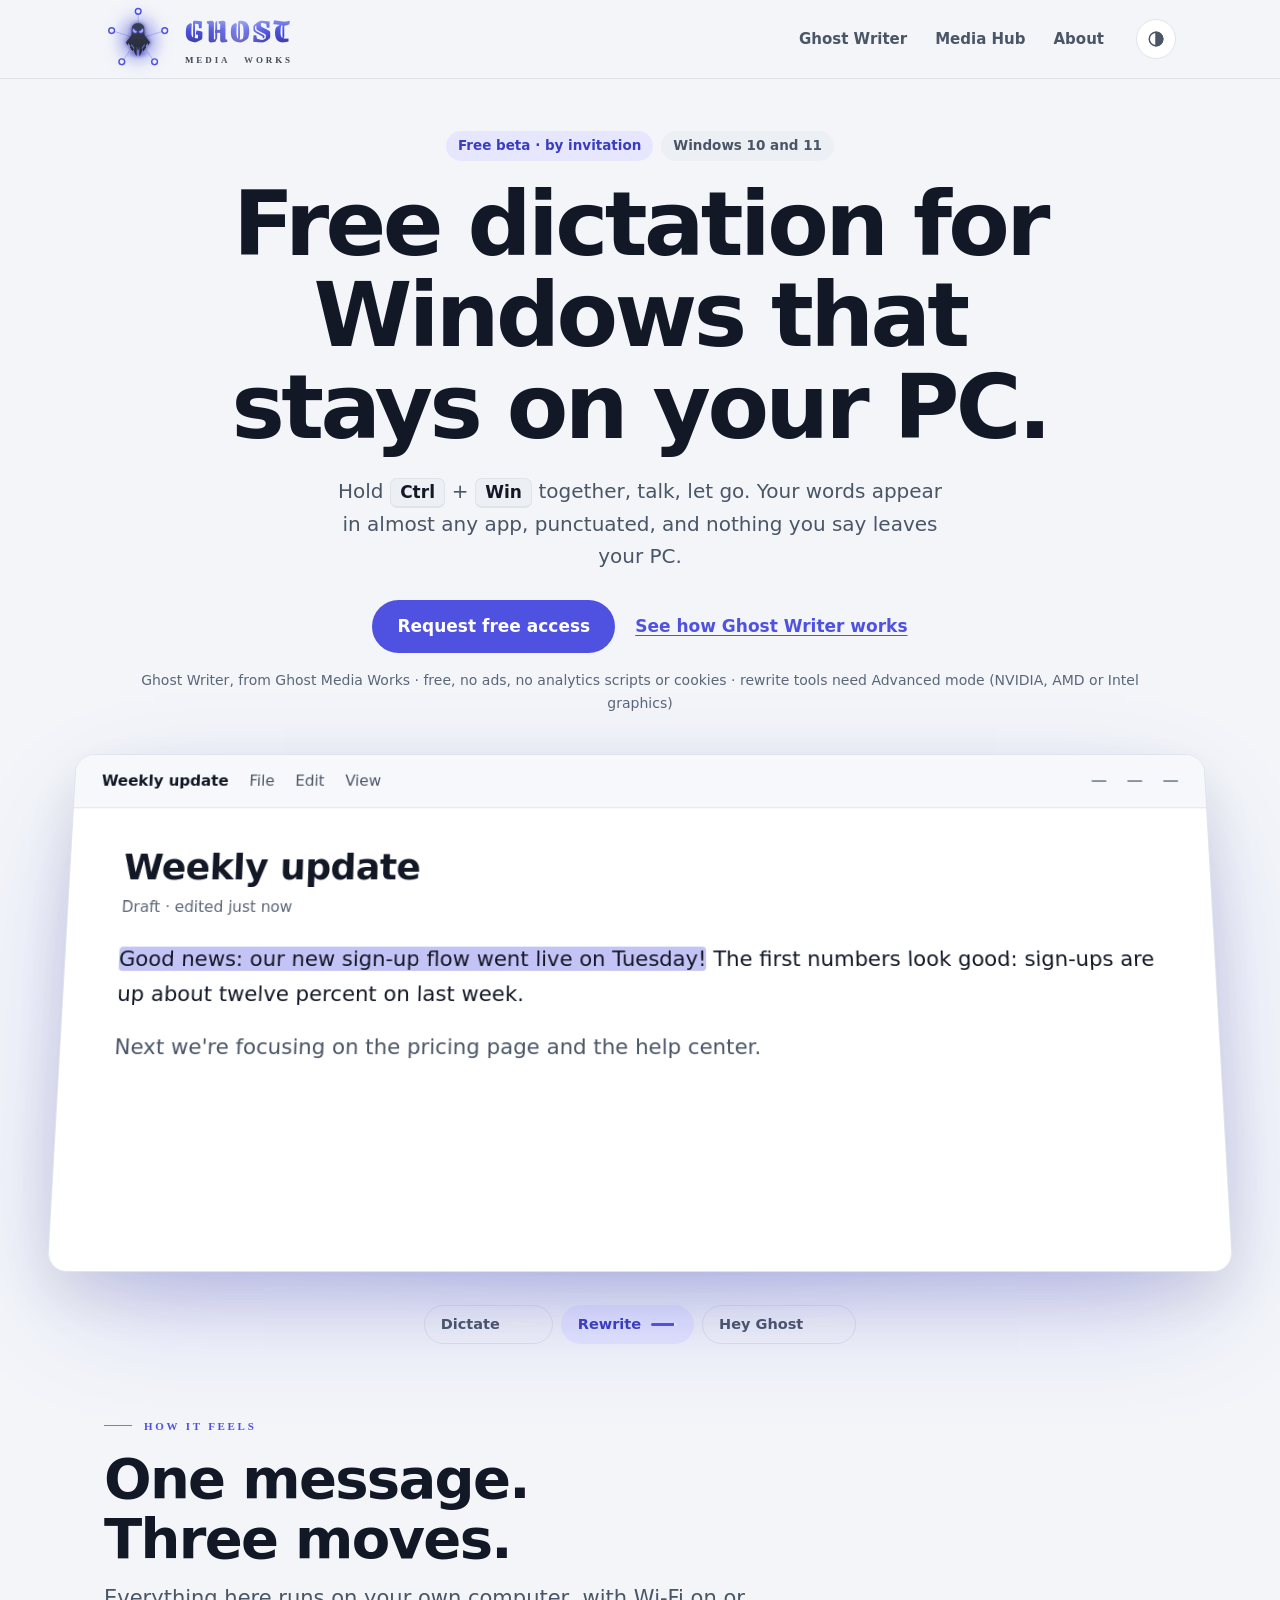
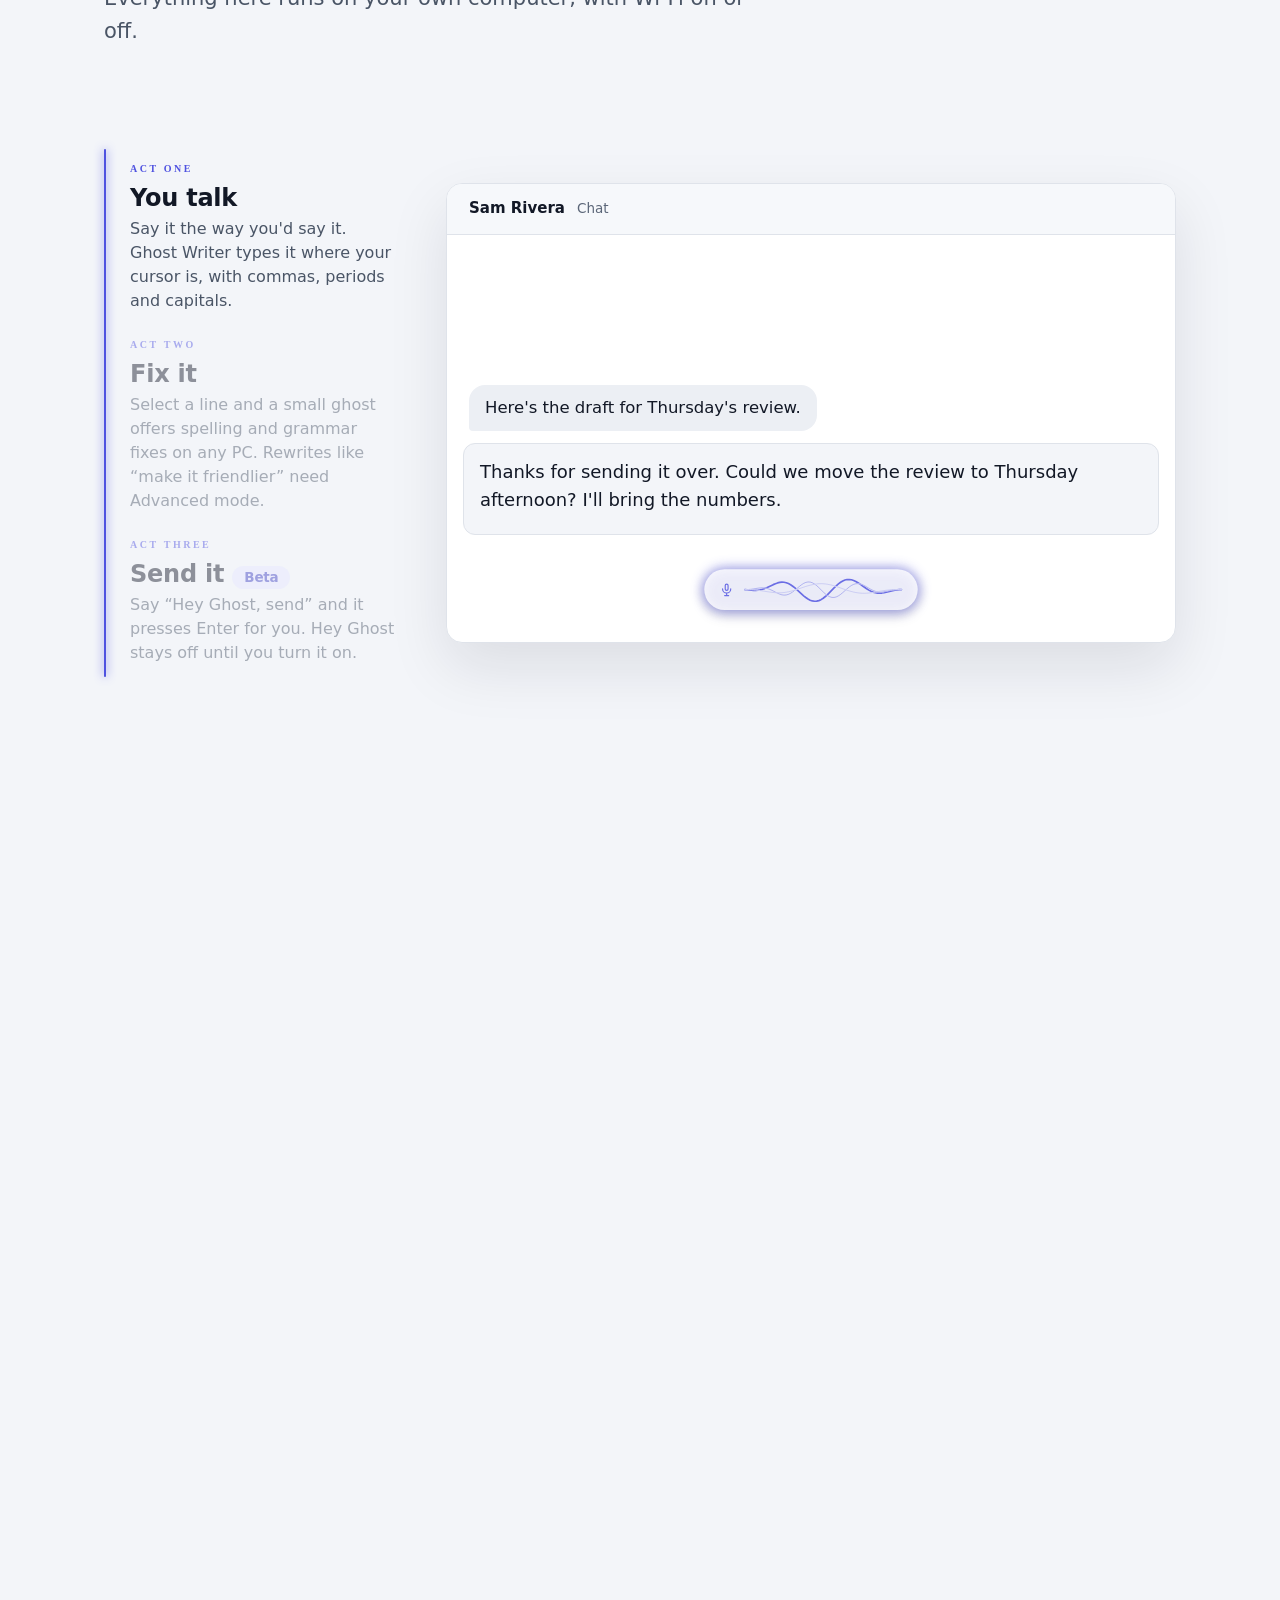
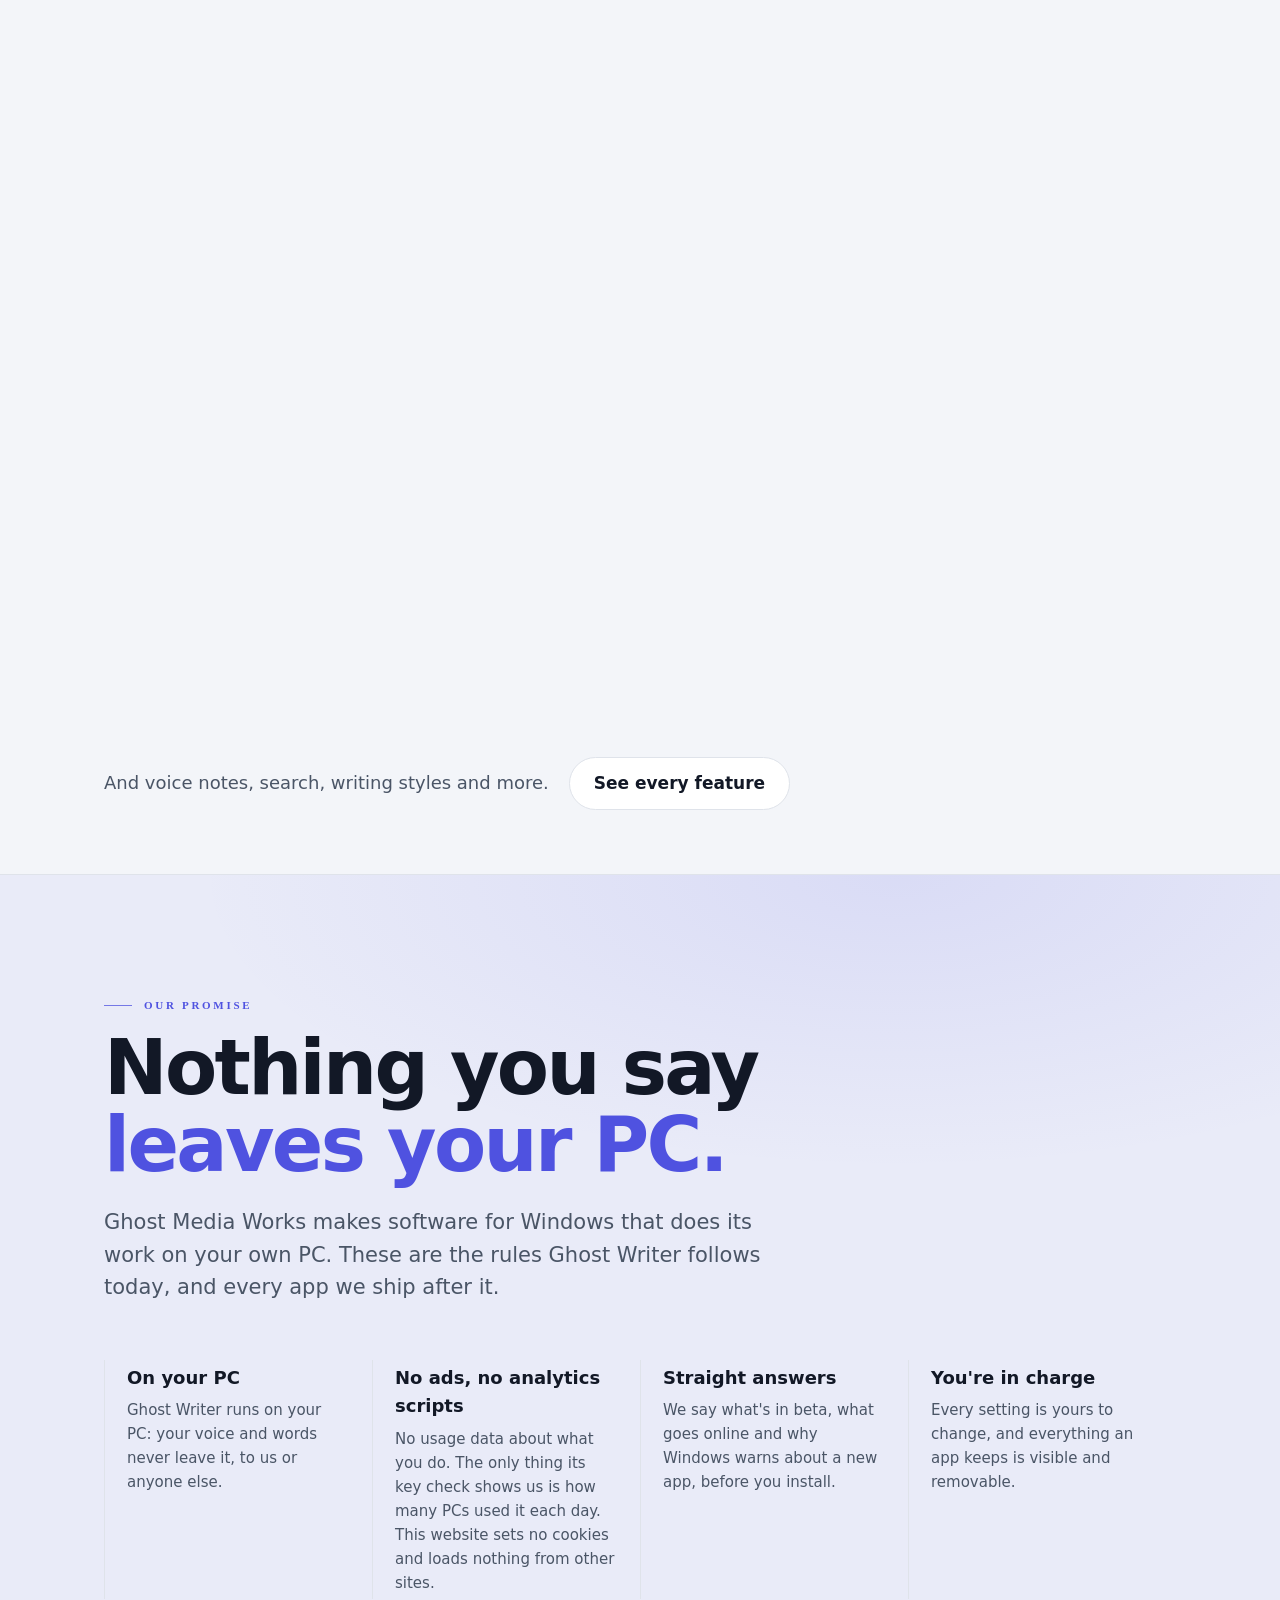
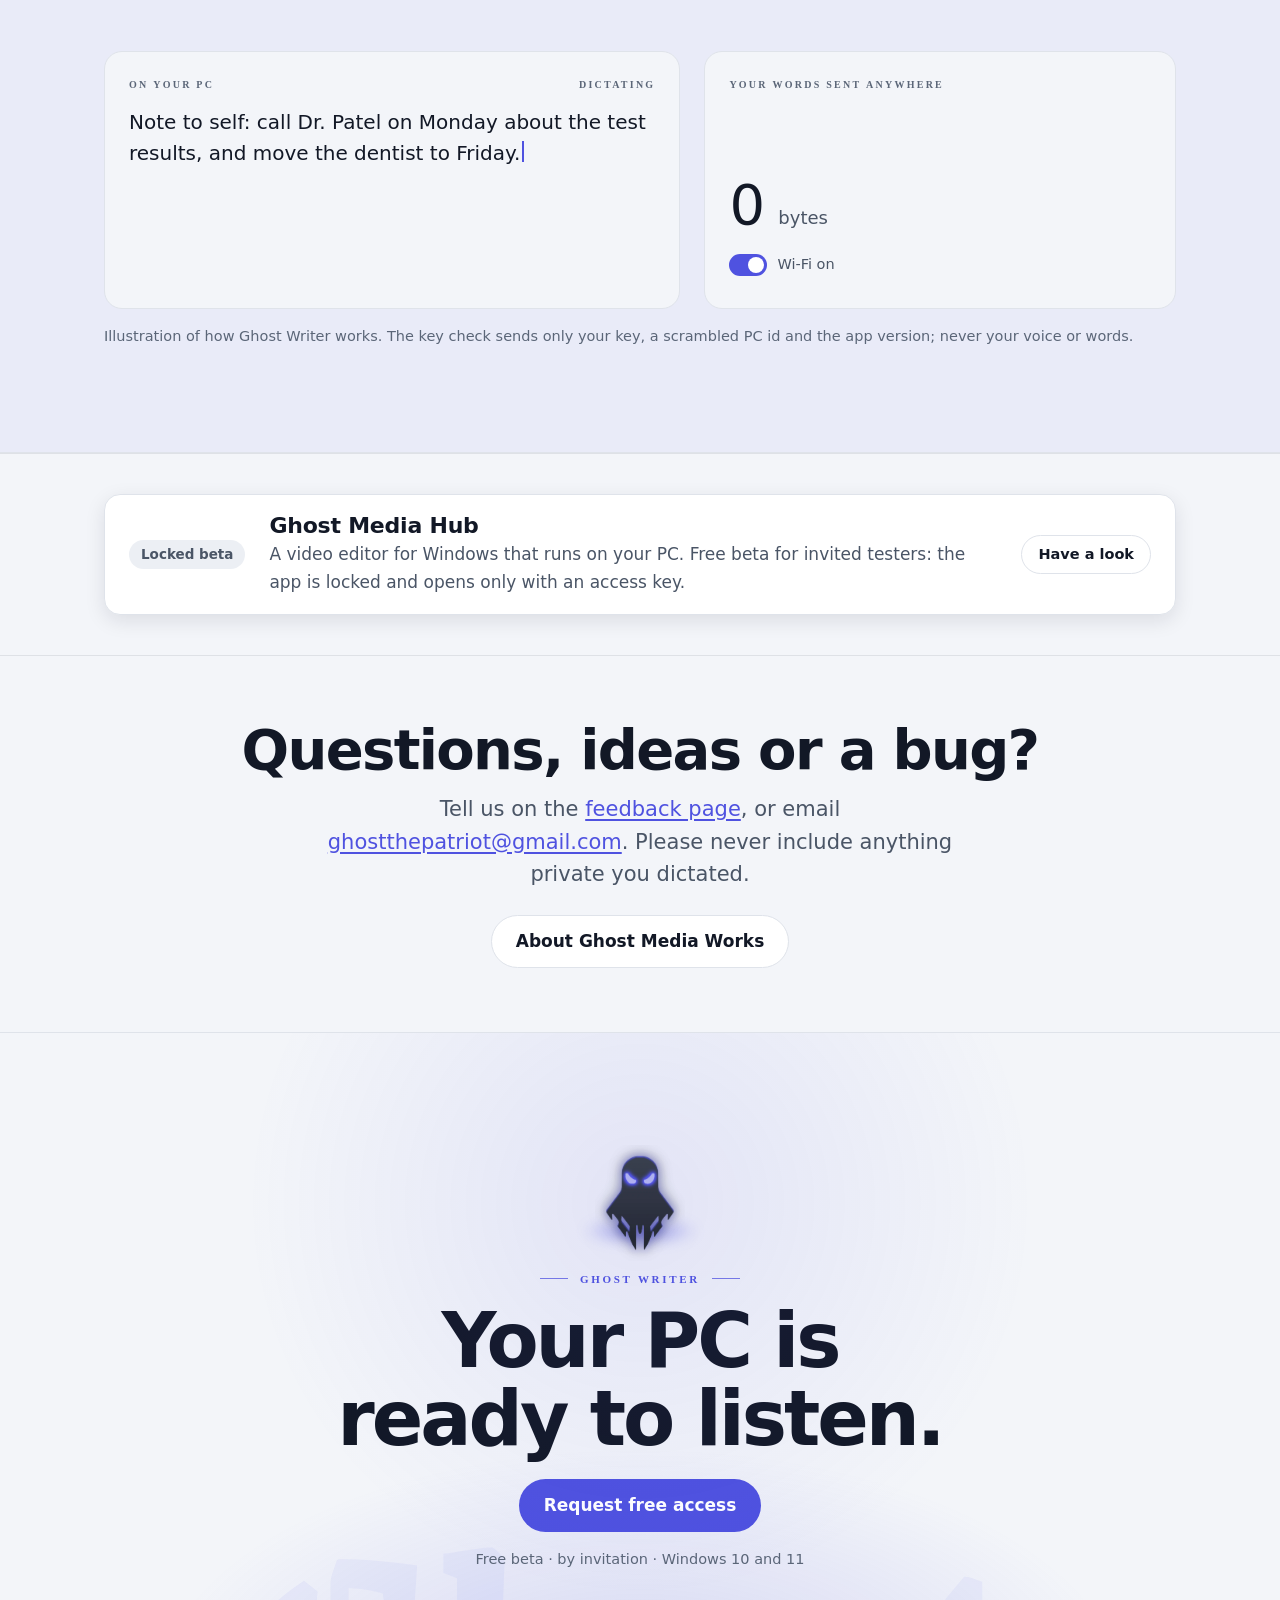
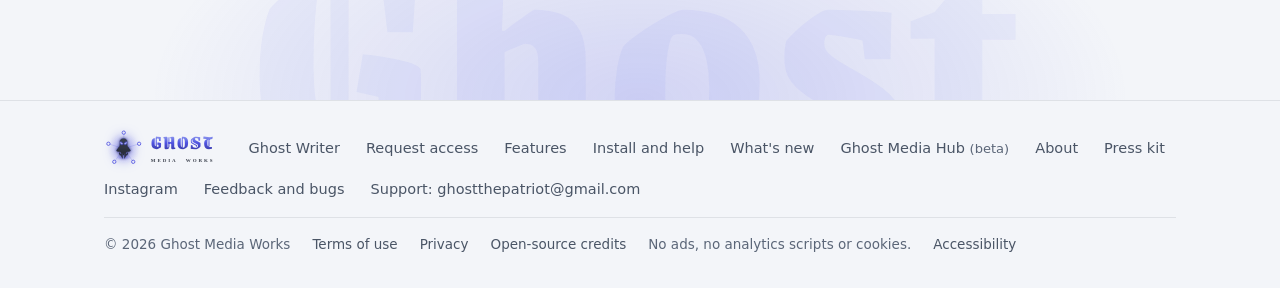
==== commit 5494badd: "Website: index.html (7.2.1)" ====
--- a/index.html
+++ b/index.html
@@ -23,7 +23,7 @@
 <link rel="apple-touch-icon" href="/assets/icons/apple-touch-icon.png">
 <link rel="manifest" href="/site.webmanifest">
 <link rel="preload" href="/assets/fonts/GrenzeGotisch-Site.woff" as="font" type="font/woff" crossorigin>
-<link rel="stylesheet" href="/assets/site.a10a728279.css">
+<link rel="stylesheet" href="/assets/site.a00c4c6bac.css">
 <link rel="stylesheet" href="/assets/request.55162ab120.css">
 <link rel="stylesheet" href="/assets/home.0f1ebcc7de.css">
 <script src="/assets/head.3f117de3dd.js"></script><!-- theme, old-link forwarding, intro flag: runs before the page paints (no defer) -->
@@ -239,10 +239,10 @@
 <section id="next" class="next-strip" aria-labelledby="next-title">
   <div class="wrap">
     <div class="card next-card">
-      <span class="badge plain">Coming next</span>
+      <span class="badge plain">Locked beta</span>
       <div class="next-text">
         <h2 id="next-title">Ghost Media Hub</h2>
-        <p>A video editor for Windows, planned to run on your PC. Not available yet.</p>
+        <p>A video editor for Windows that runs on your PC. Free beta for invited testers: the app is locked and opens only with an access key.</p>
       </div>
       <a class="button secondary small" href="/media-hub/">Have a look</a>
     </div>
@@ -279,7 +279,7 @@
             <span class="lg-col"><span class="lg-w"><span class="lg-l">G</span><span class="lg-l">H</span><span class="lg-l">O</span><span class="lg-l">S</span><span class="lg-l">T</span></span><span class="lg-mw"><span>m</span><span>e</span><span>d</span><span>i</span><span>a</span><span class="lg-sp"></span><span>w</span><span>o</span><span>r</span><span>k</span><span>s</span></span></span>
           </span></span></p>
       <a href="/ghost-writer/">Ghost Writer</a><a href="/ghost-writer/#request">Request access</a><a href="/ghost-writer/features/">Features</a><a href="/ghost-writer/help/">Install and help</a><a href="/ghost-writer/changelog/">What's new</a>
-      <a href="/media-hub/">Ghost Media Hub <span class="soon">(soon)</span></a><a href="/about/">About</a><a href="/press/">Press kit</a><a href="https://www.instagram.com/ghost_1krr/" rel="noopener">Instagram</a><a href="https://github.com/getghostwriter/getghostwriter.github.io/issues">Feedback and bugs</a>
+      <a href="/media-hub/">Ghost Media Hub <span class="soon">(beta)</span></a><a href="/about/">About</a><a href="/press/">Press kit</a><a href="https://www.instagram.com/ghost_1krr/" rel="noopener">Instagram</a><a href="https://github.com/getghostwriter/getghostwriter.github.io/issues">Feedback and bugs</a>
       <a href="mailto:ghostthepatriot@gmail.com">Support: ghostthepatriot@gmail.com</a>
     </nav>
     <div class="foot-row">
@@ -299,6 +299,10 @@
         <div class="rq-step rq-step1">
         <label>Your name<input name="name" autocomplete="name" maxlength="80" required aria-describedby="request-result"></label>
         <label>Your email <span class="hint">Your key is sent here.</span><input name="contact" type="email" autocomplete="email" maxlength="120" required aria-describedby="request-result"></label>
+        <fieldset class="rq-apps"><legend>Which app? <span class="hint">One key can open both.</span></legend>
+          <label class="tick"><input type="checkbox" name="apps" value="gw" checked><span>Ghost Writer</span></label>
+          <label class="tick"><input type="checkbox" name="apps" value="mh"><span>Ghost Media Hub</span></label>
+        </fieldset>
         <label class="tick"><input type="checkbox" name="us_resident" value="yes" required aria-describedby="request-result"><span>I'm in the United States <span class="hint">The beta is open to people in the US, for now.</span></span></label>
         </div>
         <div class="rq-step rq-step2">
@@ -340,12 +344,12 @@
   </div>
 </dialog>
 
-<script src="/assets/site.bb98e1e790.js" defer></script>
+<script src="/assets/site.7005f1863f.js" defer></script>
 <script src="/assets/logo.f7e7fe24f3.js" defer></script>
 <script src="/assets/frame.e39da035f4.js" defer></script>
 <script src="/assets/media/pill.js" defer></script>
 <script src="/assets/motion.b898d19690.js" defer></script>
-<script src="/assets/request.0fa3d613a8.js" defer></script>
+<script src="/assets/request.4b66f7353a.js" defer></script>
 <script src="/assets/home.9c51987e5a.js" defer></script>
 
 </body>
--- a/assets/site.a00c4c6bac.css
+++ b/assets/site.a00c4c6bac.css
@@ -0,0 +1,694 @@
+/* Ghost Media Works website: one stylesheet for every page.
+   Colours follow the app (dev/DESIGN-SYSTEM.md section 1): one indigo, no purple, no gradient headings. */
+/* The gothic font, cut down by build_site.py to the letters the site uses (OFL; licence in assets/fonts). */
+@font-face { font-family: "Grenze Gotisch"; font-weight: 800; font-display: swap;
+  src: url("/assets/fonts/GrenzeGotisch-Site.woff") format("woff"); }
+
+:root {
+  --bg: #0f1116; --card: #171a21; --tile: #1c2029; --raised: #242934; --border: #272b34;
+  --text: #eef1f6; --muted: #a2acbc; --faint: #8a94a5;
+  --accent: #8f91ff; --accent-hover: #a4a6ff; --on-accent: #0f1116; --accent-soft: #262a4a; --accent-soft-text: #b8baff;
+  --good: #36d27a; --warn: #ffb454;
+  --edge: rgba(255,255,255,.07); --shadow: rgba(0,0,0,.45); --glow: rgba(143,145,255,.16); --sheen: rgba(255,255,255,.95);
+  color-scheme: dark;
+}
+@media (prefers-color-scheme: light) {
+  :root:not([data-theme="dark"]) {
+    --bg: #f3f5f9; --card: #ffffff; --tile: #f6f8fb; --raised: #eceff4; --border: #dfe3ea;
+    --text: #121826; --muted: #4a5566; --faint: #5b6678;
+    --accent: #4f52e0; --accent-hover: #4346cc; --on-accent: #ffffff; --accent-soft: #e6e7ff; --accent-soft-text: #3a3dc0;
+    --good: #15803d; --warn: #b45309;
+    --edge: rgba(17,24,39,.09); --shadow: rgba(17,24,39,.10); --glow: rgba(79,82,224,.10); --sheen: rgba(255,255,255,.7);
+    color-scheme: light;
+  }
+}
+:root[data-theme="light"] {
+  --bg: #f3f5f9; --card: #ffffff; --tile: #f6f8fb; --raised: #eceff4; --border: #dfe3ea;
+  --text: #121826; --muted: #4a5566; --faint: #5b6678;
+  --accent: #4f52e0; --accent-hover: #4346cc; --on-accent: #ffffff; --accent-soft: #e6e7ff; --accent-soft-text: #3a3dc0;
+  --good: #15803d; --warn: #b45309;
+  --edge: rgba(17,24,39,.09); --shadow: rgba(17,24,39,.10); --glow: rgba(79,82,224,.10); --sheen: rgba(255,255,255,.7);
+  color-scheme: light;
+}
+
+* { box-sizing: border-box; }
+html { -webkit-text-size-adjust: 100%; }
+body { margin: 0; background: var(--bg); color: var(--text); overflow-wrap: break-word;
+  font: 17px/1.6 "Segoe UI Variable Text", "Segoe UI", system-ui, -apple-system, "Helvetica Neue", sans-serif; }
+img { max-width: 100%; height: auto; }
+a { color: var(--accent); text-underline-offset: 3px; }
+a:hover { color: var(--accent-hover); }
+:focus-visible { outline: 3px solid var(--accent); outline-offset: 3px; border-radius: 6px; }
+code { font: 14px/1.5 Consolas, "Cascadia Mono", ui-monospace, monospace; overflow-wrap: anywhere; }
+h1, h2, h3 { line-height: 1.15; letter-spacing: -.01em; }
+h1 { font-size: clamp(36px, 6vw, 60px); margin: 0 0 18px; letter-spacing: -.025em; }
+h2 { font-size: clamp(28px, 4vw, 40px); margin: 0 0 12px; }
+h3 { font-size: 20px; margin: 0 0 6px; }
+p { margin: 0 0 14px; }
+.wrap { max-width: 1120px; margin: 0 auto; padding: 0 24px; }
+@media (max-width: 600px) { .wrap { padding: 0 16px; } }
+.skip { position: absolute; left: 12px; top: -60px; z-index: 100; background: var(--accent); color: var(--on-accent);
+  padding: 10px 16px; border-radius: 10px; font-weight: 700; text-decoration: none; }
+.skip:focus { top: 12px; }
+.visually-hidden { position: absolute !important; width: 1px; height: 1px; overflow: hidden; clip: rect(0 0 0 0); white-space: nowrap; }
+
+/* each theme shows its own pictures */
+.light-only { display: none !important; }
+@media (prefers-color-scheme: light) {
+  :root:not([data-theme="dark"]) .dark-only { display: none !important; }
+  :root:not([data-theme="dark"]) .light-only { display: block !important; }
+}
+:root[data-theme="light"] .dark-only { display: none !important; }
+:root[data-theme="light"] .light-only { display: block !important; }
+/* pictures drawn by CSS load only for the showing theme */
+@media (prefers-color-scheme: light) {
+  :root:not([data-theme="dark"]) .lg-gh { background-image: url("/assets/ghost-light-160.webp"); }
+  :root:not([data-theme="dark"]) .ghost-art .ghost,
+  :root:not([data-theme="dark"]) .lockup-ghost { background-image: url("/assets/ghost-light-float-600.webp"); }
+}
+:root[data-theme="light"] .lg-gh { background-image: url("/assets/ghost-light-160.webp"); }
+:root[data-theme="light"] .ghost-art .ghost,
+:root[data-theme="light"] .lockup-ghost { background-image: url("/assets/ghost-light-float-600.webp"); }
+
+/* header: one row everywhere. On phones (7B): the name, a small Request button and a menu button that
+   opens every other link. Without a script the links simply show as a plain list under the name. */
+.site-header { position: sticky; top: 0; z-index: 50; background: var(--bg);
+  background: color-mix(in srgb, var(--bg) 88%, transparent); -webkit-backdrop-filter: blur(12px); backdrop-filter: blur(12px);
+  border-bottom: 1px solid var(--edge); }
+.site-header .inner { display: flex; align-items: center; gap: 12px 20px; min-height: 64px; flex-wrap: wrap; position: relative;
+  padding-top: 5px; padding-bottom: 5px; }
+.brand { margin-right: auto; min-width: 0; }
+.brand:hover { color: var(--text); }
+
+/* The logo (owner's pick 2026-11-01, "Badge + shockwave"): the ghost in its five-node hub, gothic GHOST,
+   MEDIA WORKS in small caps stretched to GHOST's width. Sizes are em of .lg's font-size (10px = design size).
+   Header only, and only under html.motion: a gentle sway and the hub's quiet pulses (CSS); logo.js adds the
+   click shockwave. Footer (.lg-still), no script or reduced motion: the same artwork, still. */
+.lg { display: flex; align-items: center; font-size: 9px; line-height: 1; color: var(--text); text-decoration: none;
+  -webkit-tap-highlight-color: transparent; }
+.lg-press, .lg-sway { display: flex; align-items: center; transform-origin: 50% 50%; }
+.lg-orb { position: relative; flex-shrink: 0; display: grid; place-items: center; width: 7.6em; height: 7.6em; margin-right: 1.4em; }
+.lg-hub { position: absolute; inset: 0; width: 100%; height: 100%; overflow: visible; }
+.lg-halo { position: absolute; inset: .4em; border-radius: 50%; opacity: .5;
+  background: radial-gradient(circle, color-mix(in srgb, var(--accent) 32%, transparent) 0%, transparent 66%); }
+/* the ghost: a CSS picture, so only the showing theme's file is fetched */
+.lg-gh { position: relative; display: block; width: 3.6em; height: 4.7em; filter: drop-shadow(0 0 1.2em var(--accent));
+  background: url("/assets/ghost-dark-160.webp") center / contain no-repeat; }
+.lg-lns path { fill: none; stroke: color-mix(in srgb, var(--accent) 35%, transparent); stroke-width: 1; }
+.lg-pus path, .lg-pis path { fill: none; stroke: var(--accent); stroke-width: 2; stroke-linecap: round; stroke-dasharray: 16 300; stroke-dashoffset: 16; }
+.lg-pis path { filter: drop-shadow(0 0 3px var(--accent)); }
+.lg-nds circle, .lg-rgs circle { stroke: var(--accent); transform-box: fill-box; transform-origin: center; }
+.lg-nds circle { fill: var(--bg); stroke-width: 1.6; }
+.lg-rgs circle { fill: none; stroke-width: 1; opacity: 0; }
+.lg-col { position: relative; display: inline-flex; flex-direction: column; }
+.lg-w { display: block; font-family: "Grenze Gotisch", "Old English Text MT", serif; font-weight: 800; font-size: 3.8em; color: var(--accent);
+  letter-spacing: .06em; margin-right: -.06em; white-space: nowrap; }
+.lg-l { display: inline-block; transform-origin: 50% 85%; }
+/* width 0 + min-width 100%: GHOST alone sets the width, MEDIA WORKS spreads to its edges */
+.lg-mw { display: flex; justify-content: space-between; align-items: center; width: 0; min-width: 100%; margin-top: .4em; opacity: .8;
+  font: 600 1.5em/1 "Palatino Linotype", Palatino, "Book Antiqua", Georgia, serif; font-variant: small-caps; white-space: nowrap; }
+.lg-mw > span { display: inline-block; }
+.lg-mw .lg-sp { width: .8em; }
+.lg-spec { display: none; }
+@supports ((background-clip: text) or (-webkit-background-clip: text)) {
+  /* brushed metal: on each letter (on the word, letters would vanish while they move) */
+  .lg-col > .lg-w .lg-l { color: transparent; -webkit-background-clip: text; background-clip: text;
+    background-image: linear-gradient(180deg, color-mix(in srgb, var(--accent) 45%, #fff) 0%, var(--accent) 50%, color-mix(in srgb, var(--accent) 68%, #000) 100%); }
+  /* the highlight across the metal: a copy of the letters on top */
+  .site-header .lg-spec { position: absolute; inset: 0; display: flex; flex-direction: column; pointer-events: none; opacity: .38; }
+  .lg-spec .lg-w, .lg-spec .lg-mw { color: transparent; -webkit-background-clip: text; background-clip: text;
+    background-image: linear-gradient(100deg, transparent 40%, var(--sheen) 50%, transparent 60%); background-size: 320% 100%; background-position: 50% 0; }
+}
+html.motion .site-header .lg-sway { animation: lg-sway 16s linear infinite; }
+html.motion .site-header .lg-spec .lg-w, html.motion .site-header .lg-spec .lg-mw { animation: lg-sheen 16s linear infinite; }
+html.motion .site-header .lg-gh { animation: lg-float 6s ease-in-out infinite; }
+html.motion .site-header .lg-pus path { animation: lg-pulse 2.4s linear infinite; }
+html.motion .site-header .lg-nds circle { animation: lg-node 2.4s ease-in-out infinite; }
+.lg-pus path:nth-child(2), .lg-nds circle:nth-child(2) { animation-delay: .48s; }
+.lg-pus path:nth-child(3), .lg-nds circle:nth-child(3) { animation-delay: .96s; }
+.lg-pus path:nth-child(4), .lg-nds circle:nth-child(4) { animation-delay: 1.44s; }
+.lg-pus path:nth-child(5), .lg-nds circle:nth-child(5) { animation-delay: 1.92s; }
+html.lg-paused .site-header .lg * { animation-play-state: paused; }  /* tab hidden or header off screen (logo.js) */
+@keyframes lg-sway {
+  0%, 100% { transform: perspective(560px) rotateY(0deg) rotateX(2deg); } 12.5% { transform: perspective(560px) rotateY(3deg) rotateX(1.4deg); }
+  25% { transform: perspective(560px) rotateY(4.2deg) rotateX(0deg); } 37.5% { transform: perspective(560px) rotateY(3deg) rotateX(-1.4deg); }
+  50% { transform: perspective(560px) rotateY(0deg) rotateX(-2deg); } 62.5% { transform: perspective(560px) rotateY(-3deg) rotateX(-1.4deg); }
+  75% { transform: perspective(560px) rotateY(-4.2deg) rotateX(0deg); } 87.5% { transform: perspective(560px) rotateY(-3deg) rotateX(1.4deg); } }
+@keyframes lg-sheen { 0%, 100% { background-position: 54% 0; } 12.5% { background-position: 40% 0; } 25% { background-position: 32% 0; }
+  37.5% { background-position: 34% 0; } 50% { background-position: 46% 0; } 62.5% { background-position: 60% 0; }
+  75% { background-position: 68% 0; } 87.5% { background-position: 66% 0; } }
+@keyframes lg-float { 50% { transform: translateY(-.2em); } }
+@keyframes lg-pulse { from { stroke-dashoffset: 16; } to { stroke-dashoffset: -100; } }
+@keyframes lg-node { 0%, 76%, 100% { fill: var(--bg); } 87% { fill: var(--accent); } }
+/* the click's shockwave rings (logo.js), clipped to the header bar */
+.lg-waves { position: absolute; inset: 0; overflow: hidden; pointer-events: none; }
+.lg-ring { position: absolute; border-radius: 50%; border: 1px solid var(--accent); opacity: 0;
+  box-shadow: 0 0 14px color-mix(in srgb, var(--accent) 40%, transparent), inset 0 0 14px color-mix(in srgb, var(--accent) 25%, transparent); }
+.main-nav { display: flex; gap: 4px; align-items: center; }
+.main-nav a, .product-nav a { color: var(--muted); text-decoration: none; font-weight: 600; font-size: 15px;
+  padding: 8px 12px; border-radius: 999px; white-space: nowrap; }
+.main-nav a:hover, .product-nav a:hover { color: var(--text); background: var(--raised); }
+.main-nav a[aria-current], .product-nav a[aria-current] { color: var(--text); background: var(--raised); box-shadow: inset 0 0 0 1px var(--edge); }
+.menu-sub, .menu-only, .menu-button, .header-request { display: none !important; }
+.theme-button { display: grid; place-items: center; width: 40px; height: 40px; border-radius: 50%; border: 1px solid var(--border);
+  background: var(--card); color: var(--muted); cursor: pointer; padding: 0; }
+.theme-button:hover { color: var(--text); }
+.theme-button svg, .menu-theme svg { width: 18px; height: 18px; }
+@media (max-width: 720px) {
+  .site-header .inner { gap: 6px; min-height: 56px; padding-top: 4px; padding-bottom: 4px; }
+  html.js .site-header .inner { flex-wrap: nowrap; }
+  .site-header .lg { font-size: clamp(5.4px, 1.8vw, 6.8px); }
+  .header-request { display: inline-flex !important; flex-shrink: 0; min-height: 36px; padding: 6px 13px; font-size: 14px; }
+  .header-theme { display: none; }
+  .menu-button { display: grid !important; place-items: center; flex-shrink: 0; width: 40px; height: 40px; border-radius: 12px; padding: 0;
+    border: 1px solid var(--border); background: var(--card); color: var(--text); cursor: pointer; }
+  .menu-button svg { width: 22px; height: 22px; }
+  .menu-button path { transition: transform .2s ease, opacity .2s ease; transform-origin: 12px 12px; }
+  .menu-button[aria-expanded="true"] .m1 { transform: translateY(5px) rotate(45deg); }
+  .menu-button[aria-expanded="true"] .m2 { opacity: 0; }
+  .menu-button[aria-expanded="true"] .m3 { transform: translateY(-5px) rotate(-45deg); }
+  /* the menu's links, a plain list (also what shows without a script) */
+  .main-nav { order: 3; flex: 1 1 100%; flex-direction: column; align-items: stretch; gap: 2px; padding: 4px 0 12px; }
+  .main-nav a { padding: 11px 12px; font-size: 16px; border-radius: 12px; color: var(--text); }
+  .main-nav .menu-sub { display: flex !important; flex-direction: column; gap: 2px; margin: 0 0 4px 14px; padding-left: 10px;
+    border-left: 2px solid var(--edge); }
+  .main-nav .menu-sub a { font-size: 15px; color: var(--muted); padding: 9px 12px; }
+  .main-nav a.menu-only { display: block !important; }
+  .menu-theme { display: flex !important; align-items: center; gap: 10px; margin-top: 6px; padding: 11px 12px; border-radius: 12px;
+    border: 1px solid var(--border); background: var(--card); color: var(--muted); font: inherit; font-size: 15px; font-weight: 600; cursor: pointer; text-align: left; }
+  html:not(.js) .menu-theme, html:not(.js) .menu-button { display: none !important; }
+  /* with a script: folded away until the menu button opens it, as a panel under the header row */
+  html.js .main-nav { display: none; position: absolute; left: 0; right: 0; top: 100%; padding: 8px 16px 16px;
+    background: var(--bg); border-bottom: 1px solid var(--border); box-shadow: 0 18px 40px var(--shadow);
+    max-height: calc(100vh - 64px); overflow-y: auto; }
+  html.js .main-nav.open { display: flex; }
+}
+@media (max-width: 340px) { .header-request { padding: 6px 10px; } }
+
+/* the product bar on Ghost Writer pages (on phones its links are in the menu) */
+.product-bar { border-bottom: 1px solid var(--edge); background: var(--bg); }
+.product-bar .inner { display: flex; align-items: center; gap: 8px 16px; min-height: 56px; flex-wrap: wrap; }
+.product-bar .product-name { font-weight: 700; color: var(--text); text-decoration: none; margin-right: 8px; white-space: nowrap; }
+.product-nav { display: flex; gap: 2px; margin-right: auto; }
+.product-nav a { font-size: 14.5px; padding: 6px 10px; }
+@media (max-width: 720px) { .product-bar { display: none; } }
+/* buttons */
+.button { display: inline-flex; align-items: center; justify-content: center; gap: 10px; min-height: 48px; padding: 12px 24px;
+  border-radius: 999px; font: inherit; font-weight: 700; font-size: 17px; text-decoration: none; cursor: pointer;
+  background: var(--accent); color: var(--on-accent); border: 1px solid transparent; transition: background .15s ease, transform .15s ease; }
+.button:hover { background: var(--accent-hover); color: var(--on-accent); }
+.button.secondary { background: var(--card); color: var(--text); border-color: var(--border); }
+.button.secondary:hover { background: var(--raised); color: var(--text); }
+.button.small { min-height: 38px; padding: 7px 16px; font-size: 14.5px; }
+.button svg { width: 20px; height: 20px; flex-shrink: 0; }
+.button[disabled] { opacity: .6; cursor: progress; }
+.actions { display: flex; flex-wrap: wrap; gap: 12px 20px; align-items: center; }
+.text-link { font-weight: 600; }
+
+/* page sections */
+main section { padding: 64px 0; scroll-margin-top: 96px; }
+main section + section { border-top: 1px solid var(--edge); }
+@media (max-width: 720px) { main section { padding: 48px 0; scroll-margin-top: 130px; } }
+.eyebrow { display: inline-block; font-size: 14px; font-weight: 700; color: var(--accent); margin-bottom: 10px; }
+.lead { color: var(--muted); font-size: 19px; max-width: 680px; margin: 0 0 24px; }
+.center { text-align: center; }
+.center .lead, .center .actions { margin-left: auto; margin-right: auto; justify-content: center; }
+.muted { color: var(--muted); }
+.small-print { color: var(--faint); font-size: 14.5px; }
+.small-print a { color: var(--muted); }
+.badge { display: inline-flex; align-items: center; gap: 6px; font-size: 13.5px; font-weight: 700; padding: 4px 12px; border-radius: 999px;
+  background: var(--accent-soft); color: var(--accent-soft-text); white-space: nowrap; }
+.badge.plain { background: var(--raised); color: var(--muted); }
+
+/* hero */
+.hero { display: grid; grid-template-columns: 1.05fr .95fr; gap: 48px; align-items: center; padding: 64px 0 56px; }
+.hero .sub { color: var(--muted); font-size: 20px; max-width: 560px; margin-bottom: 28px; }
+.hero .badges { display: flex; flex-wrap: wrap; gap: 8px; margin-bottom: 18px; }
+/* A product page's own title: its ghost and its name in the app's gothic lettering, above the headline. */
+.product-lockup { display: flex; align-items: center; gap: 14px; margin: 0 0 18px; }
+.lockup-ghost { width: 58px; height: 75px; flex-shrink: 0;
+  background: url("/assets/ghost-dark-float-600.webp") center / contain no-repeat; }
+.product-lockup .lockup-name { font-family: "Grenze Gotisch", "Old English Text MT", serif; font-weight: 800;
+  font-size: clamp(40px, 6vw, 60px); line-height: 1; color: var(--accent); letter-spacing: .01em; }
+.product-lockup .lockup-by { display: block; margin-top: 6px; font-size: 14px; color: var(--muted); }
+.hero .small-print { margin-top: 18px; }
+@media (max-width: 900px) { .hero { grid-template-columns: 1fr; gap: 36px; padding: 40px 0 40px; } }
+.ghost-art { position: relative; display: grid; place-items: center; }
+.ghost-art::before { content: ""; position: absolute; width: 80%; aspect-ratio: 1; border-radius: 50%;
+  background: radial-gradient(circle, var(--glow) 0%, transparent 65%); }
+.ghost-art { --gw: min(300px, 62vw); }  /* the ghost's width; his picture is 600:463 tall */
+.ghost-art > * { grid-area: 1 / 1; }
+.ghost-art .ghost { position: relative; z-index: 1; width: var(--gw); aspect-ratio: 600 / 463; animation: float 7s ease-in-out infinite;
+  background: url("/assets/ghost-dark-float-600.webp") center / contain no-repeat; }
+/* The pool of light he floats over: it stays put, a little dimmer and smaller while he rises.
+   Placed where the app's own logo has its floor light (93% down his body). */
+.ghost-art .floor { align-self: end; width: calc(var(--gw) * .78); height: calc(var(--gw) * .2);
+  margin-bottom: calc(var(--gw) * .1); border-radius: 50%;
+  background: radial-gradient(ellipse closest-side, color-mix(in srgb, var(--accent) 60%, transparent), transparent);
+  filter: blur(6px); animation: floor 7s ease-in-out infinite; }
+@keyframes float { 0%, 100% { transform: translateY(4px); } 50% { transform: translateY(-14px); } }
+@keyframes floor { 0%, 100% { opacity: 1; transform: scale(1); } 50% { opacity: .65; transform: scale(.88); } }
+
+/* app screenshots, framed like a window */
+.shot { margin: 0; border-radius: 14px; overflow: hidden; border: 1px solid var(--border); background: var(--card);
+  box-shadow: 0 24px 60px var(--shadow), 0 0 0 1px var(--edge); }
+.shot img { display: block; width: 100%; }
+.shot.flat { box-shadow: 0 10px 30px var(--shadow); }
+figcaption, .caption { color: var(--faint); font-size: 14.5px; margin-top: 10px; }
+
+/* cards and grids */
+.grid { display: grid; gap: 20px; grid-template-columns: repeat(3, 1fr); }
+.grid.two { grid-template-columns: repeat(2, 1fr); }
+.grid.four { grid-template-columns: repeat(4, 1fr); }
+@media (max-width: 960px) { .grid.four { grid-template-columns: repeat(2, 1fr); } }
+@media (max-width: 860px) { .grid, .grid.two { grid-template-columns: 1fr; } }
+@media (max-width: 520px) { .grid.four { grid-template-columns: 1fr; } }
+.card { background: var(--card); border: 1px solid var(--border); border-radius: 16px; padding: 24px; box-shadow: 0 6px 20px var(--shadow); }
+.card p { color: var(--muted); margin: 0 0 10px; }
+.card p:last-child { margin-bottom: 0; }
+.card .shot { margin: -24px -24px 20px; border-radius: 16px 16px 0 0; border: 0; border-bottom: 1px solid var(--border); box-shadow: none; }
+.product-card { display: flex; flex-direction: column; }
+.product-card h3 { font-size: 26px; margin: 8px 0 8px; }
+.product-card .actions { margin-top: auto; padding-top: 12px; }
+.product-card.soon .shot img { filter: saturate(.6); }
+.icon { display: grid; place-items: center; width: 44px; height: 44px; border-radius: 12px; background: var(--accent-soft); color: var(--accent-soft-text); margin-bottom: 14px; }
+.icon svg { width: 22px; height: 22px; }
+
+kbd { display: inline-block; font: 600 .85em/1 "Segoe UI", system-ui, sans-serif; padding: .3em .55em; border-radius: 7px;
+  background: var(--raised); border: 1px solid var(--border); border-bottom-width: 2px; color: var(--text); }
+
+/* home (2B): the promise with the floating ghost, then the small "Coming next" strip */
+.promise-head { display: grid; grid-template-columns: 1fr auto; gap: 24px 40px; align-items: center; margin-bottom: 8px; }
+.ghost-art.small { --gw: min(200px, 46vw); }
+@media (max-width: 720px) { .promise-head { grid-template-columns: 1fr; } .promise-head .ghost-art { justify-self: center; } }
+.next-strip { padding: 40px 0; }
+.next-card { display: flex; flex-wrap: wrap; align-items: center; gap: 12px 24px; padding: 18px 24px; }
+.next-card .next-text { flex: 1 1 260px; }
+.next-card h2 { font-size: 22px; margin: 0 0 2px; }
+.next-card p { margin: 0; }
+
+/* About (4B): the founder */
+.founder-card { display: flex; align-items: center; gap: 24px; max-width: 760px; }
+.founder-photo { width: 128px; height: 128px; flex-shrink: 0; object-fit: cover; object-position: 50% 30%;
+  border-radius: 50%; border: 2px solid var(--accent); box-shadow: 0 0 24px var(--glow); display: block; }
+.founder-card .founder-line { color: var(--text); font-size: 20px; margin-bottom: 6px; }
+@media (max-width: 600px) { .founder-card { flex-direction: column; align-items: flex-start; } }
+
+/* the demo loop (6A) */
+.shot.demo video { display: block; width: 100%; height: auto; background: var(--card); }
+
+/* Help: contents at the top */
+.contents { background: var(--card); border: 1px solid var(--border); border-radius: 14px; padding: 14px 20px; max-width: 560px; }
+.contents h2 { font-size: 15px; margin: 0 0 6px; color: var(--muted); letter-spacing: 0; }
+.contents ol { margin: 0; padding-left: 22px; columns: 2; column-gap: 32px; }
+.contents li { margin: 3px 0; break-inside: avoid; }
+@media (max-width: 520px) { .contents ol { columns: 1; } }
+
+/* Features: Ghost Writer and Windows voice typing (11B) */
+.compare-wrap { overflow-x: auto; border: 1px solid var(--border); border-radius: 16px; background: var(--card); }
+table.compare { width: 100%; border-collapse: collapse; font-size: 16px; min-width: 560px; }
+.compare th, .compare td { text-align: left; vertical-align: top; padding: 14px 18px; border-bottom: 1px solid var(--edge); }
+.compare thead th { font-size: 15px; color: var(--text); background: var(--tile); }
+.compare tbody th { font-weight: 650; color: var(--text); width: 26%; }
+.compare td { color: var(--muted); }
+.compare tbody tr:last-child > * { border-bottom: 0; }
+.compare td:nth-child(2) { color: var(--text); }
+@media (max-width: 640px) {  /* phones: each line becomes a small block, no sideways scrolling */
+  table.compare { min-width: 0; }
+  .compare thead { position: absolute; width: 1px; height: 1px; overflow: hidden; clip: rect(0 0 0 0); }
+  .compare tr { display: block; padding: 12px 16px; border-bottom: 1px solid var(--edge); }
+  .compare tbody tr:last-child { border-bottom: 0; }
+  .compare th, .compare td { display: block; padding: 0; border: 0; width: auto !important; }
+  .compare tbody th { margin-bottom: 6px; }
+  .compare td { margin: 4px 0; }
+  .compare td::before { content: attr(data-label) ": "; font-weight: 650; color: var(--faint); }
+}
+
+/* What people say (11B; shown only once real quotes exist: build_site quotes_html) */
+.quote blockquote { margin: 0 0 12px; font-size: 18px; color: var(--text); }
+.quote blockquote p { color: var(--text); }
+.quote figcaption { margin: 0; }
+
+/* steps (request -> key -> download) */
+.steps { counter-reset: step; list-style: none; padding: 0; margin: 0 0 24px; display: grid; gap: 20px; grid-template-columns: repeat(3, 1fr); }
+@media (max-width: 860px) { .steps { grid-template-columns: 1fr; } }
+.steps > li { counter-increment: step; }
+.steps > li::before { content: counter(step); display: inline-grid; place-items: center; width: 36px; height: 36px; border-radius: 50%;
+  background: var(--accent); color: var(--on-accent); font-weight: 800; margin-bottom: 12px; }
+.steps h3 { font-size: 19px; }
+.steps .card .shot, .steps .shot { margin: 14px 0 0; border-radius: 10px; border: 1px solid var(--border); box-shadow: none; }
+
+/* feature rows: words on one side, the app on the other */
+.feature { display: grid; grid-template-columns: .9fr 1.1fr; gap: 48px; align-items: center; }
+.feature.flip > .words { order: 2; }
+@media (max-width: 900px) { .feature { grid-template-columns: 1fr; gap: 28px; } .feature.flip > .words { order: 0; } }
+.feature .stack { display: grid; gap: 16px; }
+.feature .pair { display: grid; grid-template-columns: 1fr 1fr; gap: 16px; }
+@media (max-width: 600px) { .feature .pair { grid-template-columns: 1fr; } }
+.ticks { list-style: none; padding: 0; margin: 0; }
+.ticks li { position: relative; padding-left: 30px; margin: 10px 0; color: var(--muted); }
+.ticks li b { color: var(--text); }
+.ticks li::before { content: ""; position: absolute; left: 2px; top: .45em; width: 14px; height: 8px;
+  border-left: 3px solid var(--accent); border-bottom: 3px solid var(--accent); transform: rotate(-45deg); }
+.say { display: flex; flex-wrap: wrap; gap: 8px; margin: 18px 0 6px; padding: 0; list-style: none; }
+.say li { background: var(--tile); border: 1px solid var(--border); border-radius: 999px; padding: 6px 14px; font-size: 15px; }
+.say li::before { content: "\201C"; color: var(--accent); } .say li::after { content: "\201D"; color: var(--accent); }
+.jump { display: flex; flex-wrap: wrap; gap: 8px; list-style: none; padding: 0; margin: 0; }
+.jump a { display: inline-block; padding: 6px 14px; border-radius: 999px; background: var(--card); border: 1px solid var(--border);
+  color: var(--muted); text-decoration: none; font-size: 15px; font-weight: 600; }
+.jump a:hover { color: var(--text); }
+
+/* the request form */
+.request { display: grid; grid-template-columns: .8fr 1.2fr; gap: 40px; align-items: start; }
+@media (max-width: 900px) { .request { grid-template-columns: 1fr; gap: 24px; } }
+.request-form { display: grid; gap: 16px; }
+.request-form label { display: grid; gap: 6px; font-size: 15px; font-weight: 600; color: var(--text); }
+.request-form .hint { font-weight: 400; color: var(--faint); font-size: 14px; }
+.request-form input, .request-form textarea { font: inherit; font-size: 16px; color: var(--text); background: var(--tile); border: 1px solid var(--border);
+  border-radius: 12px; padding: 12px 14px; width: 100%; }
+.request-form input:focus-visible, .request-form textarea:focus-visible { outline: 3px solid var(--accent); outline-offset: 1px; border-color: var(--accent); }
+.request-form [aria-invalid="true"] { border-color: var(--warn); }
+.request-form textarea { min-height: 96px; resize: vertical; }
+.request-form select { font: inherit; font-size: 16px; font-weight: 400; color: var(--text); background: var(--tile); border: 1px solid var(--border);
+  border-radius: 12px; padding: 12px 14px; width: 100%; }
+.request-form select:focus-visible { outline: 3px solid var(--accent); outline-offset: 1px; border-color: var(--accent); }
+.request-form label.tick { display: flex; align-items: flex-start; gap: 12px; cursor: pointer; }
+.request-form label.tick input { width: 22px; height: 22px; margin: 1px 0 0; padding: 0; flex-shrink: 0; accent-color: var(--accent); }
+.request-form label.tick .hint { display: block; }
+.request-form .rq-apps { border: 0; padding: 0; margin: 0; display: flex; flex-wrap: wrap; gap: 8px 24px; }
+.request-form .rq-apps legend { width: 100%; padding: 0; margin-bottom: 6px; }
+.request-form label.tick input[aria-invalid="true"] { outline: 2px solid var(--warn); outline-offset: 2px; }
+.request-form .trap { position: absolute; left: -9999px; width: 1px; height: 1px; overflow: hidden; }
+.request-form button { justify-self: start; }
+.request-form .result { margin: 0; font-weight: 600; min-height: 1.6em; }
+.request-form .result.good { color: var(--good); } .request-form .result.bad { color: var(--warn); }
+.need { list-style: none; padding: 0; margin: 0 0 18px; display: grid; gap: 10px; }
+.need li { display: flex; gap: 10px; color: var(--muted); }
+.need li b { color: var(--text); }
+
+/* download box */
+.download-box { display: flex; flex-wrap: wrap; gap: 20px 32px; align-items: center; justify-content: space-between; }
+.download-box .what b { display: block; font-size: 22px; }
+.download-box .what span { color: var(--muted); }
+.fingerprint { margin-top: 16px; color: var(--faint); font-size: 14px; }
+
+/* SmartScreen and Edge mock-ups (help) */
+.mock { margin-top: 14px; border-radius: 6px; background: #1f6fb2; color: #fff; padding: 14px 16px; font: 13px/1.45 "Segoe UI", sans-serif; }
+.mock .t { font-size: 17px; margin-bottom: 6px; }
+.mock .more { text-decoration: underline; }
+.mock .btns { display: flex; justify-content: flex-end; gap: 8px; margin-top: 12px; flex-wrap: wrap; }
+.mock .btns span { border: 1px solid #fff; padding: 3px 14px; }
+.mock .btns span.hl { background: #fff; color: #1f6fb2; font-weight: 700; outline: 2px solid var(--warn); outline-offset: 2px; }
+.mock.edge { background: #2b2b2b; border: 1px solid #444; }
+.mock.edge .btns span { border-color: #888; }
+.mock.edge .btns span.hl { background: #fff; color: #222; }
+
+/* questions */
+.faq { display: grid; gap: 12px; max-width: 860px; }
+.faq details { background: var(--card); border: 1px solid var(--border); border-radius: 14px; }
+.faq summary { list-style: none; cursor: pointer; display: flex; justify-content: space-between; align-items: center; gap: 16px;
+  padding: 16px 20px; font-weight: 650; font-size: 17.5px; border-radius: 14px; }
+.faq summary::-webkit-details-marker { display: none; }
+.faq summary::after { content: "+"; flex-shrink: 0; display: grid; place-items: center; width: 28px; height: 28px; border-radius: 50%;
+  background: var(--raised); color: var(--accent); font-weight: 700; transition: transform .2s ease; }
+.faq details[open] summary::after { transform: rotate(45deg); }
+.faq .answer { padding: 0 20px 16px; color: var(--muted); }
+.faq .answer p:last-child { margin-bottom: 0; }
+
+/* what's new (from changelog.py) */
+.changes { display: grid; gap: 14px; }
+.change { background: var(--card); border: 1px solid var(--border); border-radius: 14px; padding: 16px 20px; }
+.change b { color: var(--accent); }
+.change ul { margin: 8px 0 0; padding-left: 20px; color: var(--muted); }
+.more-changes summary { cursor: pointer; color: var(--accent); font-weight: 600; margin: 18px 0 12px; }
+
+/* legal pages */
+.legal { max-width: 780px; padding: 48px 0 64px; }
+.legal h1 { font-size: clamp(32px, 5vw, 44px); margin-bottom: 4px; }
+.legal .updated { color: var(--faint); margin-bottom: 28px; }
+.legal h2 { font-size: 21px; margin: 32px 0 8px; }
+.legal p, .legal li { color: var(--muted); overflow-wrap: anywhere; }
+.legal p.loud { color: var(--text); font-size: 15px; }
+
+/* dialog: "Download Ghost Writer?" */
+dialog.ask { border: 1px solid var(--border); border-radius: 18px; padding: 0; max-width: 460px; width: calc(100% - 32px);
+  background: var(--card); color: var(--text); box-shadow: 0 30px 80px var(--shadow); }
+dialog.ask::backdrop { background: rgba(5,6,9,.62); }
+dialog.ask .inside { padding: 26px 24px 22px; }
+dialog.ask h2 { font-size: 22px; margin: 0 0 10px; }
+dialog.ask p { color: var(--muted); font-size: 16px; }
+dialog.ask .row { display: flex; justify-content: flex-end; gap: 10px; margin-top: 20px; flex-wrap: wrap; }
+
+/* ==== frame ==== (owner's picks 2026-11-01, dev/design/site-redesign/audit-2026-11-01: 8B type, 11A closing band
+   and footer, 12A page changes, 4A bands, 10A Hub montage). Owned by [Claude-site-frame]; other pages use these classes. */
+:root {
+  /* one motion language for the whole site: things arriving ease out, things changing state ease in-out, never bounce */
+  --ease-out: cubic-bezier(.16, 1, .3, 1); --ease-in-out: cubic-bezier(.65, 0, .35, 1);
+  --t-quick: 160ms; --t-base: 320ms; --t-slow: 700ms;
+  /* 8B: display headings; labels in the logo's own Palatino small caps (Windows system fonts, nothing downloaded) */
+  --font-display: "Segoe UI Variable Display", "Segoe UI", system-ui, -apple-system, "Helvetica Neue", sans-serif;
+  --font-label: "Palatino Linotype", "Book Antiqua", Palatino, Georgia, serif;
+}
+
+/* 8B typography: a display scale, a lighter lead, and small-caps labels with a hairline ("— PRIVATE BY DESIGN") */
+h1, h2 { font-family: var(--font-display); }
+h1 { font-size: clamp(44px, 7vw, 92px); line-height: 1.02; letter-spacing: -.04em; margin: 0 0 22px; text-wrap: balance; }
+h2 { font-size: clamp(32px, 4.6vw, 56px); line-height: 1.06; letter-spacing: -.03em; margin: 0 0 14px; text-wrap: balance; }
+.lead, .hero .sub { font-size: clamp(18px, 1.9vw, 21px); font-weight: 350; line-height: 1.55; }
+.eyebrow { display: flex; align-items: center; gap: 12px; margin: 0 0 14px; font: 700 15px/1.3 var(--font-label);
+  font-variant-caps: all-small-caps; letter-spacing: .18em; color: var(--accent); }
+.eyebrow::before { content: ""; flex-shrink: 0; width: 28px; height: 1px; background: currentColor; opacity: .75; }
+.center .eyebrow, .lost .eyebrow, .closing .eyebrow { justify-content: center; }
+.center .eyebrow::after, .lost .eyebrow::after, .closing .eyebrow::after { content: ""; flex-shrink: 0; width: 28px; height: 1px; background: currentColor; opacity: .75; }
+/* headings that stay small keep a normal line height and spacing */
+.legal h1 { line-height: 1.1; letter-spacing: -.025em; }
+.legal h2, dialog.ask h2, .next-card h2, .contents h2 { line-height: 1.2; letter-spacing: -.01em; }
+/* a big statement line (4A bands, the closing band) */
+.statement { font-size: clamp(40px, 6vw, 76px); line-height: 1.02; letter-spacing: -.04em; max-width: 16ch; margin: 0 0 22px; }
+.statement em { font-style: normal; color: var(--accent); }
+/* the "Coming soon" stamp (Media Hub) */
+.stamp { display: inline-block; font: 700 15px/1 var(--font-label); font-variant-caps: all-small-caps; letter-spacing: .24em;
+  color: var(--accent); border: 1.5px solid var(--accent); padding: 7px 12px 8px 15px; border-radius: 4px; transform: rotate(-3deg); }
+
+/* 4A: a full-width lit band that breaks the column (a direct child of main, its content in a .wrap) */
+main section.band { position: relative; overflow: hidden; isolation: isolate; padding: 120px 0 110px; border-block: 1px solid var(--border);
+  background: radial-gradient(1000px 420px at 70% 0%, color-mix(in srgb, var(--accent) 14%, transparent), transparent 70%),
+    color-mix(in srgb, var(--accent-soft) 38%, var(--bg)); }
+main section.band + section { border-top: 0; }
+.band::after { content: ""; position: absolute; inset: 0; z-index: -1; pointer-events: none; display: none;
+  background: linear-gradient(100deg, transparent 30%, color-mix(in srgb, var(--accent) 12%, transparent) 50%, transparent 70%); }
+html.frame-js .band.seen::after { display: block; animation: band-sweep 1.6s var(--ease-in-out) both; }
+@keyframes band-sweep { from { transform: translateX(-100%); opacity: 1; } 80% { opacity: 1; } to { transform: translateX(100%); opacity: 0; } }
+.promise-row { list-style: none; margin: 56px 0 0; padding: 0; display: grid; grid-template-columns: repeat(4, 1fr); }
+.promise-row li { padding: 4px 24px 4px 22px; border-left: 1px solid var(--border); color: var(--muted); font-size: 15.5px; }
+.promise-row li b { display: block; color: var(--text); font-size: 18px; line-height: 1.3; margin-bottom: 8px; }
+.band .proof { margin: 48px 0 0; padding-top: 22px; border-top: 1px solid var(--border); max-width: 760px; color: var(--muted); font-size: 15.5px; }
+.band .proof b { color: var(--text); }
+@media (max-width: 900px) { .promise-row { grid-template-columns: repeat(2, 1fr); row-gap: 32px; } }
+@media (max-width: 720px) { main section.band { padding: 80px 0 72px; } }
+@media (max-width: 560px) {
+  .promise-row { grid-template-columns: 1fr; row-gap: 0; margin-top: 36px; }
+  .promise-row li { border-left: 0; border-top: 1px solid var(--border); padding: 18px 0; }
+}
+
+/* 11A: the closing call to action before the footer (site/_closing.html; build_site adds it to every page that
+   doesn't bring its own), with the gothic GHOST as a faint watermark cut off at the bottom */
+.closing { position: relative; overflow: hidden; isolation: isolate; text-align: center; padding: 112px 0 128px;
+  border-top: 1px solid var(--border);
+  background: radial-gradient(700px 360px at 50% 100%, color-mix(in srgb, var(--accent) 20%, transparent), transparent 70%); }
+.closing .statement { margin-inline: auto; }
+.closing .actions { justify-content: center; }
+.closing .fine { color: var(--faint); font-size: 14.5px; margin: 16px 0 0; }
+.closing-ghost { --gw: 150px; margin: 0 auto 8px; }
+.closing-mark { position: absolute; left: 50%; bottom: 0; z-index: -1; transform: translate(-50%, 34%); pointer-events: none; user-select: none;
+  font: 800 clamp(150px, 26vw, 380px)/1 "Grenze Gotisch", "Old English Text MT", serif; letter-spacing: .02em; white-space: nowrap;
+  color: color-mix(in srgb, var(--accent) 6%, transparent); }
+/* arriving (frame.js, only with motion): the ghost rises 12 px and fades in, its glow brightens once */
+html.frame-js .closing-ghost { opacity: 0; transform: translateY(12px); transition: opacity var(--t-slow) var(--ease-out), transform var(--t-slow) var(--ease-out); }
+html.frame-js .closing.seen .closing-ghost { opacity: 1; transform: none; }
+html.frame-js .closing.seen .closing-ghost::before { animation: halo-once 1.4s var(--ease-out) .2s both; }
+@keyframes halo-once { 0% { opacity: 1; transform: scale(1); } 40% { opacity: 1; transform: scale(1.18); filter: brightness(1.8); } 100% { opacity: 1; transform: scale(1); } }
+@media (max-width: 720px) { .closing { padding: 80px 0 96px; } .closing-ghost { --gw: 120px; } }
+
+/* 11A footer: one row of links, one row of legal */
+.site-footer { border-top: 1px solid var(--border); padding: 28px 0 32px; color: var(--faint); font-size: 14.5px; }
+.closing + .site-footer { border-top-color: var(--edge); }
+.foot-row { display: flex; flex-wrap: wrap; align-items: center; gap: 10px 26px; }
+.foot-row + .foot-row { margin-top: 16px; padding-top: 16px; border-top: 1px solid var(--edge); font-size: 13.5px; gap: 8px 22px; }
+.site-footer a { color: var(--muted); text-decoration: none; }
+.site-footer a:hover { color: var(--text); text-decoration: underline; }
+.site-footer .lg { font-size: 5.2px; margin: 0 10px 0 0; }
+.site-footer .soon { color: var(--faint); font-size: .9em; }
+@media (max-width: 600px) { .foot-row { gap: 10px 20px; } .site-footer .lg { flex-basis: 100%; margin-bottom: 6px; } }
+
+/* 10A Media Hub montage. Without a script or with reduced motion: a still grid of the pictures with captions.
+   frame.js (only with motion) turns it into one wide screen that crossfades through them, like a trailer. */
+.montage { display: grid; gap: 28px 20px; grid-template-columns: repeat(3, 1fr); }
+.montage > figure { margin: 0; min-width: 0; }
+.montage figcaption { color: var(--muted); font-size: 15px; margin-top: 12px; }
+.montage figcaption small { display: block; font: 700 13px/1.3 var(--font-label); font-variant-caps: all-small-caps; letter-spacing: .2em; color: var(--accent); }
+.montage figcaption b { display: block; color: var(--text); font-size: 18px; margin: 2px 0 2px; }
+.montage-ctl, .montage-segs { display: none; }
+@media (max-width: 860px) { .montage { grid-template-columns: repeat(2, 1fr); } }
+@media (max-width: 520px) { .montage { grid-template-columns: 1fr; } }
+html.frame-js .montage.is-live { display: grid; grid-template-columns: 1fr; gap: 0; position: relative; border-radius: 18px; overflow: hidden;
+  border: 1px solid var(--border); background: var(--card);
+  box-shadow: 0 50px 120px -50px color-mix(in srgb, var(--accent) 50%, #000); }
+html.frame-js .montage.is-live > figure { grid-area: 1 / 1; position: relative; opacity: 0; visibility: hidden;
+  transition: opacity 900ms var(--ease-in-out), visibility 0s 900ms; }
+html.frame-js .montage.is-live > figure.on { opacity: 1; visibility: visible; z-index: 1; transition: opacity 900ms var(--ease-in-out), visibility 0s; }
+html.frame-js .montage.is-live .shot { margin: 0; border: 0; border-radius: 0; box-shadow: none; background: #000; }
+html.frame-js .montage.is-live .shot img { transform-origin: 50% 45%; }
+html.frame-js .montage.is-live > figure.on img { animation: montage-push 5.9s linear both; }
+@keyframes montage-push { from { transform: scale(1); } to { transform: scale(1.06); } }
+html.frame-js .montage.is-live figcaption { position: absolute; left: 0; right: 0; bottom: 0; margin: 0; padding: 80px 34px 26px;
+  background: linear-gradient(transparent, rgba(0,0,0,.86)); color: rgba(255,255,255,.82); font-size: 16px; }
+html.frame-js .montage.is-live figcaption small { color: #b8baff; }
+html.frame-js .montage.is-live figcaption b { color: #fff; font-family: var(--font-display); font-size: clamp(24px, 3vw, 34px); line-height: 1.15; letter-spacing: -.02em; }
+html.frame-js .montage.is-live::before { content: ""; position: absolute; left: 0; right: 0; top: 0; height: 64px; z-index: 2; pointer-events: none;
+  background: linear-gradient(rgba(0,0,0,.6), transparent); }
+html.frame-js .montage-segs { display: flex; gap: 6px; position: absolute; left: 34px; right: 34px; top: 20px; z-index: 3; }
+html.frame-js .montage-segs i { flex: 1; height: 3px; border-radius: 2px; background: rgba(255,255,255,.28); overflow: hidden; }
+html.frame-js .montage-segs b { display: block; height: 100%; background: #fff; transform: scaleX(0); transform-origin: 0 50%; }
+html.frame-js .montage-segs .done b { transform: scaleX(1); }
+html.frame-js .montage-segs .now b { animation: montage-seg 5s linear both; }
+@keyframes montage-seg { from { transform: scaleX(0); } to { transform: scaleX(1); } }
+html.frame-js .montage.paused .now b, html.frame-js .montage.paused figure.on img { animation-play-state: paused; }
+html.frame-js .montage-ctl { display: flex; gap: 8px; position: absolute; right: 24px; bottom: 24px; z-index: 3; }
+html.frame-js .montage-ctl button { display: grid; place-items: center; width: 40px; height: 40px; padding: 0; border-radius: 50%; cursor: pointer;
+  color: #fff; background: rgba(15,17,22,.55); border: 1px solid rgba(255,255,255,.28); -webkit-backdrop-filter: blur(8px); backdrop-filter: blur(8px);
+  transition: background var(--t-quick) var(--ease-out), transform var(--t-quick) var(--ease-out); }
+html.frame-js .montage-ctl button:hover { background: rgba(15,17,22,.8); }
+html.frame-js .montage-ctl button:active { transform: scale(.96); }
+html.frame-js .montage-ctl svg { width: 18px; height: 18px; }
+html.frame-js .montage-ctl [data-play] .i-play, html.frame-js .montage.paused-user .montage-ctl [data-play] .i-pause { display: none; }
+html.frame-js .montage.paused-user .montage-ctl [data-play] .i-play { display: block; }
+html.frame-js .montage.is-live figcaption { padding-right: 180px; }
+@media (max-width: 720px) {  /* phones: the caption sits under the picture, the buttons over the picture's corner */
+  html.frame-js .montage.is-live { border-radius: 14px; }
+  html.frame-js .montage.is-live figcaption { position: static; padding: 14px 16px 18px; background: var(--card); color: var(--muted); font-size: 15px; }
+  html.frame-js .montage.is-live figcaption small { color: var(--accent); }
+  html.frame-js .montage.is-live figcaption b { color: var(--text); font-size: 20px; }
+  html.frame-js .montage-segs { left: 14px; right: 14px; top: 10px; }
+  html.frame-js .montage-ctl { top: 20px; right: 10px; bottom: auto; gap: 6px; }
+  html.frame-js .montage-ctl button { width: 34px; height: 34px; }
+}
+/* Media Hub head: name and "Try Ghost Writer" on one line on wide screens */
+.hub-head { display: flex; flex-wrap: wrap; justify-content: space-between; align-items: flex-end; gap: 20px 32px; padding: 56px 0 28px; }
+.hub-head h1 { margin: 22px 0 14px; }
+.hub-head .sub { margin: 0; max-width: 620px; color: var(--muted); }
+.hub-foot { margin: 14px 0 0; }
+@media (max-width: 720px) { .hub-head { padding: 36px 0 22px; } }
+
+/* M1 tilt only on cards you can click (12A); other cards stay still */
+.card.tilt:not(:has(a)) { transform: none !important; }
+.card.tilt:not(:has(a))::after { display: none; }
+
+/* 12A: smooth page changes (browsers with cross-document View Transitions; others simply navigate as before).
+   The header stays put; the old page fades out, the new one fades in rising 8 px. Never with reduced motion. */
+@media (prefers-reduced-motion: no-preference) { @view-transition { navigation: auto; } }
+@media (prefers-reduced-motion: reduce) { @view-transition { navigation: none; } }
+.site-header { view-transition-name: site-header; }
+::view-transition-group(site-header) { animation: none; }
+::view-transition-old(root) { animation: vt-out 160ms var(--ease-in-out) both; }
+::view-transition-new(root) { animation: vt-in 220ms var(--ease-out) both; }
+@keyframes vt-out { to { opacity: 0; } }
+@keyframes vt-in { from { opacity: 0; transform: translateY(8px); } }
+/* buttons answer a press */
+.button:active { transform: scale(.97); transition-duration: 120ms; }
+/* ==== /frame ==== */
+
+/* 404 */
+.lost { text-align: center; padding: 72px 0 96px; }
+.lost .ghost-art { margin: 0 auto 16px; --gw: 160px; }
+
+/* The opening intro: the app's start-up logo over the page, once per visit (site.js), always the dark
+   look, on a screen that is all one dark (#0f1116, the animation's own background). The animation plays
+   live in a see-through frame covering the whole screen, so it has no square or edge of its own; then
+   the whole screen fades into the page. */
+html.intro body { overflow: hidden; }
+html.intro body::before { content: ""; position: fixed; inset: 0; z-index: 999; background: #0f1116; }
+.intro-cover { position: fixed; inset: 0; z-index: 1000; background: #0f1116; transition: opacity .6s ease; cursor: pointer; }
+.intro-cover iframe { position: absolute; inset: 0; width: 100%; height: 100%; border: 0; background: transparent;
+  color-scheme: normal; pointer-events: none; }
+.intro-cover.out { opacity: 0; pointer-events: none; }
+
+/* ---- Motion (owner's picks 2026-10-28; motion.js). html.motion is set by head.js before the page paints,
+   only without reduced motion. Without it every section below shows its full content, still. ---- */
+
+/* B2: faint voice waves behind a section's text (canvas, drawn only while on screen) */
+.wave-host { position: relative; isolation: isolate; }
+.wave-field { position: absolute; inset: 0; width: 100%; height: 100%; z-index: -1; pointer-events: none; display: none; }
+html.motion .wave-field { display: block; }
+
+/* S4: depth. motion.js sets --depth-y; the floating ghost and its glow lag behind the page, the floor stays */
+html.motion .ghost-art .ghost { translate: 0 var(--depth-y, 0px); }
+html.motion .ghost-art::before { translate: 0 calc(var(--depth-y, 0px) * .7); }
+html.motion .lockup-ghost { translate: 0 var(--depth-y, 0px); animation: drift 6s ease-in-out infinite; }
+@keyframes drift { 0%, 100% { transform: translateY(1px); } 50% { transform: translateY(-4px); } }
+
+/* S3 (home): the email writes itself as you scroll; the app's pill ripples with the scrolling */
+.talk-inner { display: grid; grid-template-columns: .8fr 1.2fr; gap: 24px 48px; align-items: start; }
+@media (max-width: 900px) { .talk-inner { grid-template-columns: 1fr; } }
+.talk-card { background: var(--card); border: 1px solid var(--border); border-radius: 16px; box-shadow: 0 24px 60px var(--shadow);
+  padding: 18px 22px 16px; }
+.mail-head { display: flex; flex-wrap: wrap; gap: 4px 18px; font-size: 14px; color: var(--faint); padding-bottom: 10px;
+  border-bottom: 1px solid var(--edge); margin-bottom: 12px; }
+.mail-body { font-size: 18px; line-height: 1.6; color: var(--text); margin: 0 0 8px; }
+.talk-pill { display: grid; place-items: center; }
+.talk-pill > * { grid-area: 1 / 1; width: min(296px, 100%); height: auto; }
+.talk-pill .still-pill img { display: block; width: 100%; height: auto; }
+.talk-pill canvas { display: none; aspect-ratio: 246 / 76; }
+html.motion .talk-scroll.has-pill .talk-pill canvas { display: block; }
+html.motion .talk-scroll.has-pill .still-pill { display: none !important; }
+html.motion .talk-scroll { height: 150vh; }
+html.motion .talk-card { position: sticky; top: 22vh; }
+@media (min-width: 901px) { html.motion .talk-words { position: sticky; top: 22vh; } }
+@media (max-width: 900px) { html.motion .talk-scroll { height: 120vh; } html.motion .talk-card { top: 88px; } }
+html.motion .mail-body .w { opacity: 0; transition: opacity .18s ease; border-radius: 4px; }
+html.motion .mail-body .w.on { opacity: 1; }
+html.motion .mail-body .w.lit { color: var(--accent-soft-text); text-shadow: 0 0 14px var(--accent); }
+
+/* S2 (Ghost Writer page, wide screens): the picture stays pinned while the four features scroll past */
+.story-pics { display: none; }
+@media (min-width: 900px) {
+  html.motion .story { display: grid; grid-template-columns: 1.1fr .9fr; gap: 56px; align-items: start; }
+  html.motion .story-pics { display: block; position: sticky; top: max(104px, calc(50vh - 180px)); }
+  html.motion .story-frame { position: relative; aspect-ratio: 16 / 10; }
+  html.motion .story-pic { position: absolute; inset: 0; opacity: 0; transform: scale(.975); transition: opacity .5s ease, transform .5s ease; }
+  html.motion .story-pic.on { opacity: 1; transform: none; }
+  html.motion .story-pic .shot { margin: 0; height: 100%; }
+  html.motion .story-steps { grid-template-columns: 1fr; gap: 0; padding-bottom: 18vh; }
+  html.motion .story-step { min-height: 56vh; display: flex; flex-direction: column; justify-content: center;
+    background: none; border: 0; box-shadow: none; padding: 0; opacity: .35; transition: opacity .4s ease; }
+  html.motion .story-step.on { opacity: 1; }
+  html.motion .story-step > .shot { display: none; }  /* the pinned picture shows it; this copy is never fetched */
+  html.motion .story-step h3 { font-size: 26px; }
+  html.motion .story-step .gw-pill { margin: 18px 0 0; align-items: flex-start; text-align: left; }
+}
+
+/* M1: cards that respond (mouse only; motion.js adds .tilt) */
+.card.tilt { position: relative; transition: transform .25s ease, box-shadow .25s ease; }
+.card.tilt::after { content: ""; position: absolute; inset: 0; border-radius: inherit; pointer-events: none; opacity: 0; transition: opacity .25s ease;
+  background: radial-gradient(260px circle at var(--mx, 50%) var(--my, 0%), var(--glow), transparent 65%); }
+.card.tilt.lit::after { opacity: 1; }
+.card.tilt.lit { box-shadow: 0 18px 44px var(--shadow); }
+
+@media (prefers-reduced-motion: reduce) {
+  *, *::before, *::after { animation: none !important; transition: none !important; scroll-behavior: auto !important; }
+}
+
+/* small one-off adjustments (no inline style="" anywhere: the site can use a strict Content-Security-Policy) */
+.change .change-title { font-size: 20px; margin: 0; }
+.change .change-head { margin: 4px 0 0; font-weight: 600; color: var(--text); }
+.u-m0 { margin: 0 !important; }
+.u-mt12 { margin-top: 12px !important; } .u-mt14 { margin-top: 14px !important; } .u-mt20 { margin-top: 20px !important; }
+.u-mt24 { margin-top: 24px !important; } .u-mt28 { margin-top: 28px !important; } .u-mt32 { margin-top: 32px !important; }
+.u-one { grid-template-columns: 1fr !important; } .u-pb24 { padding-bottom: 24px !important; } .u-pb16 { padding-bottom: 16px !important; }
+.u-w860 { max-width: 860px !important; } .u-w760 { max-width: 760px !important; }
+.u-logo { max-height: 200px; width: auto; } .u-mx { margin-left: auto !important; margin-right: auto !important; }
+.u-jc { justify-content: center !important; } .u-autofit { grid-template-columns: repeat(auto-fit, minmax(180px, 1fr)) !important; }
+.u-ink-light { color: #4f52e0 !important; } .u-bg-light { background: #f3f5f9 !important; } .u-bg-dark { background: #0f1116 !important; }
+.u-flush { border-top: 0 !important; padding-top: 16px !important; }
+/* grid and feature columns may shrink below their content's natural width (the live pill is 369 px wide) */
+.grid > *, .feature > *, .hero > * { min-width: 0; }
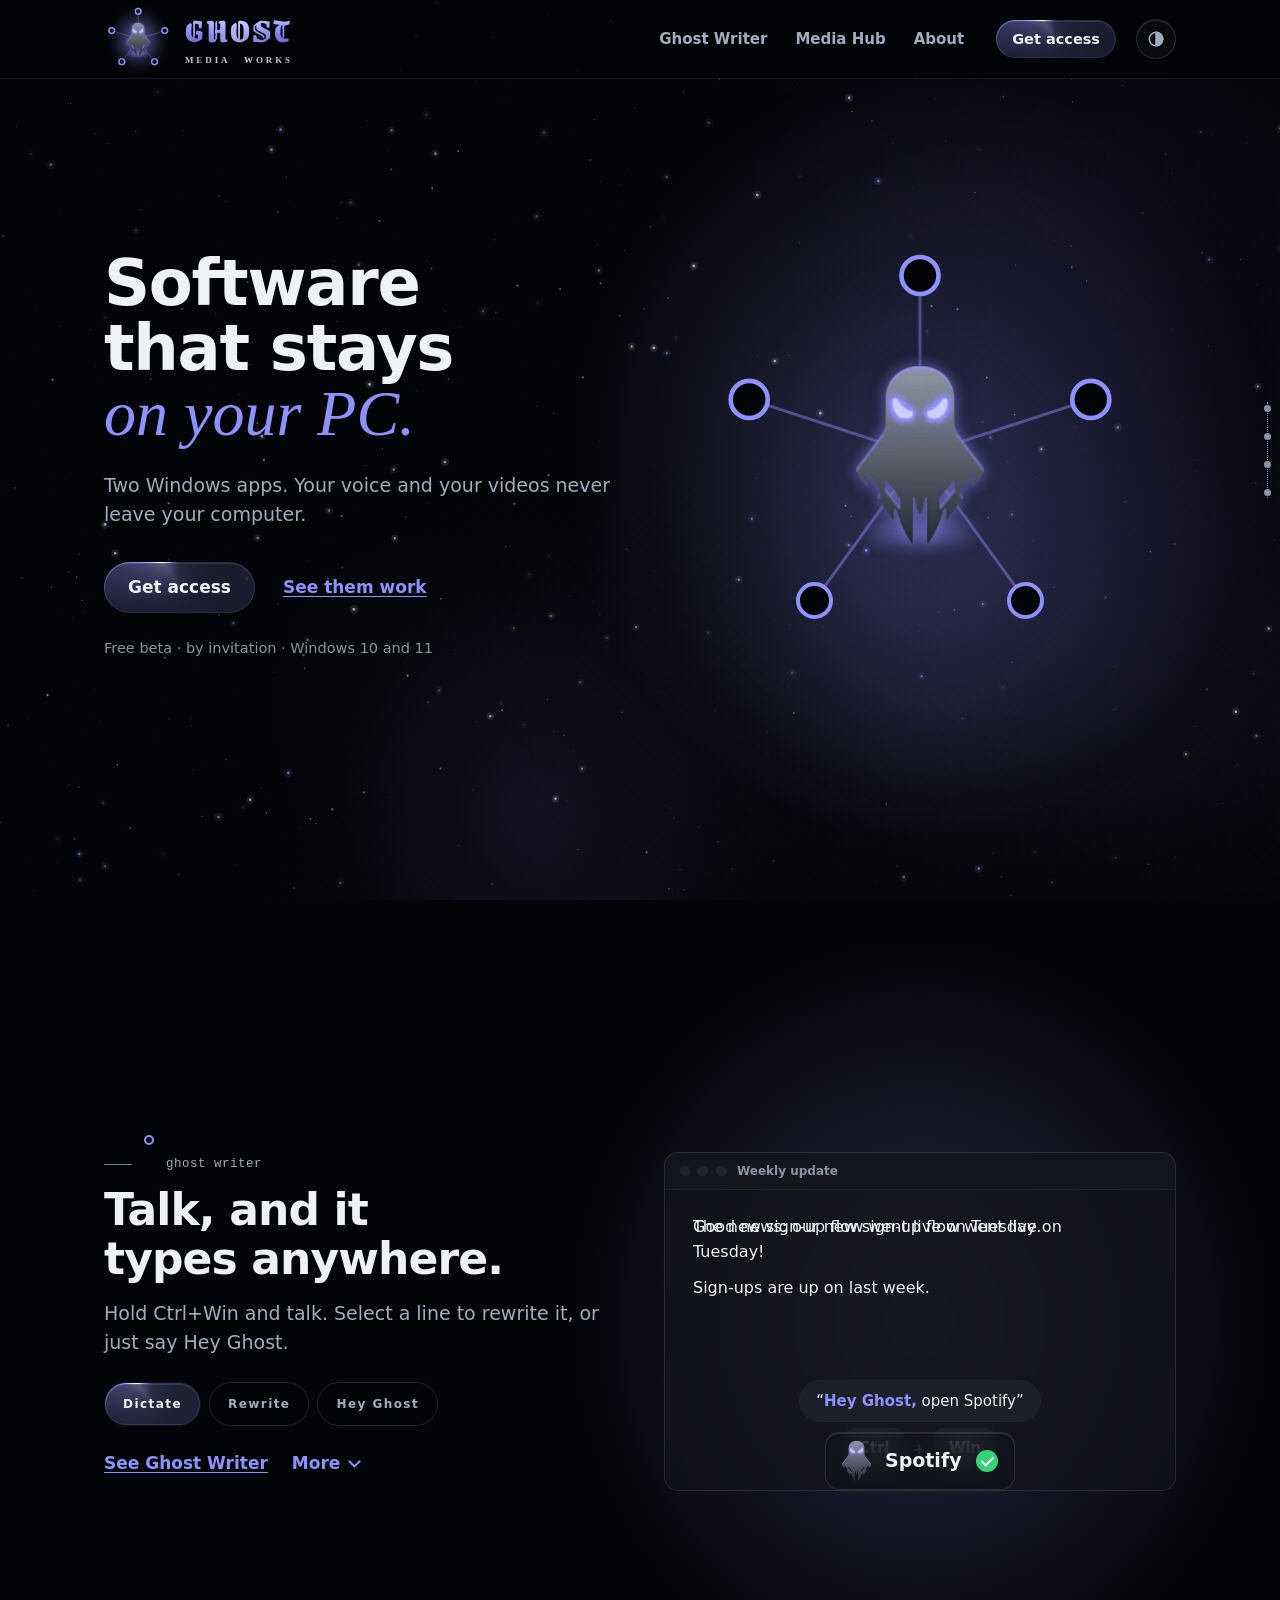
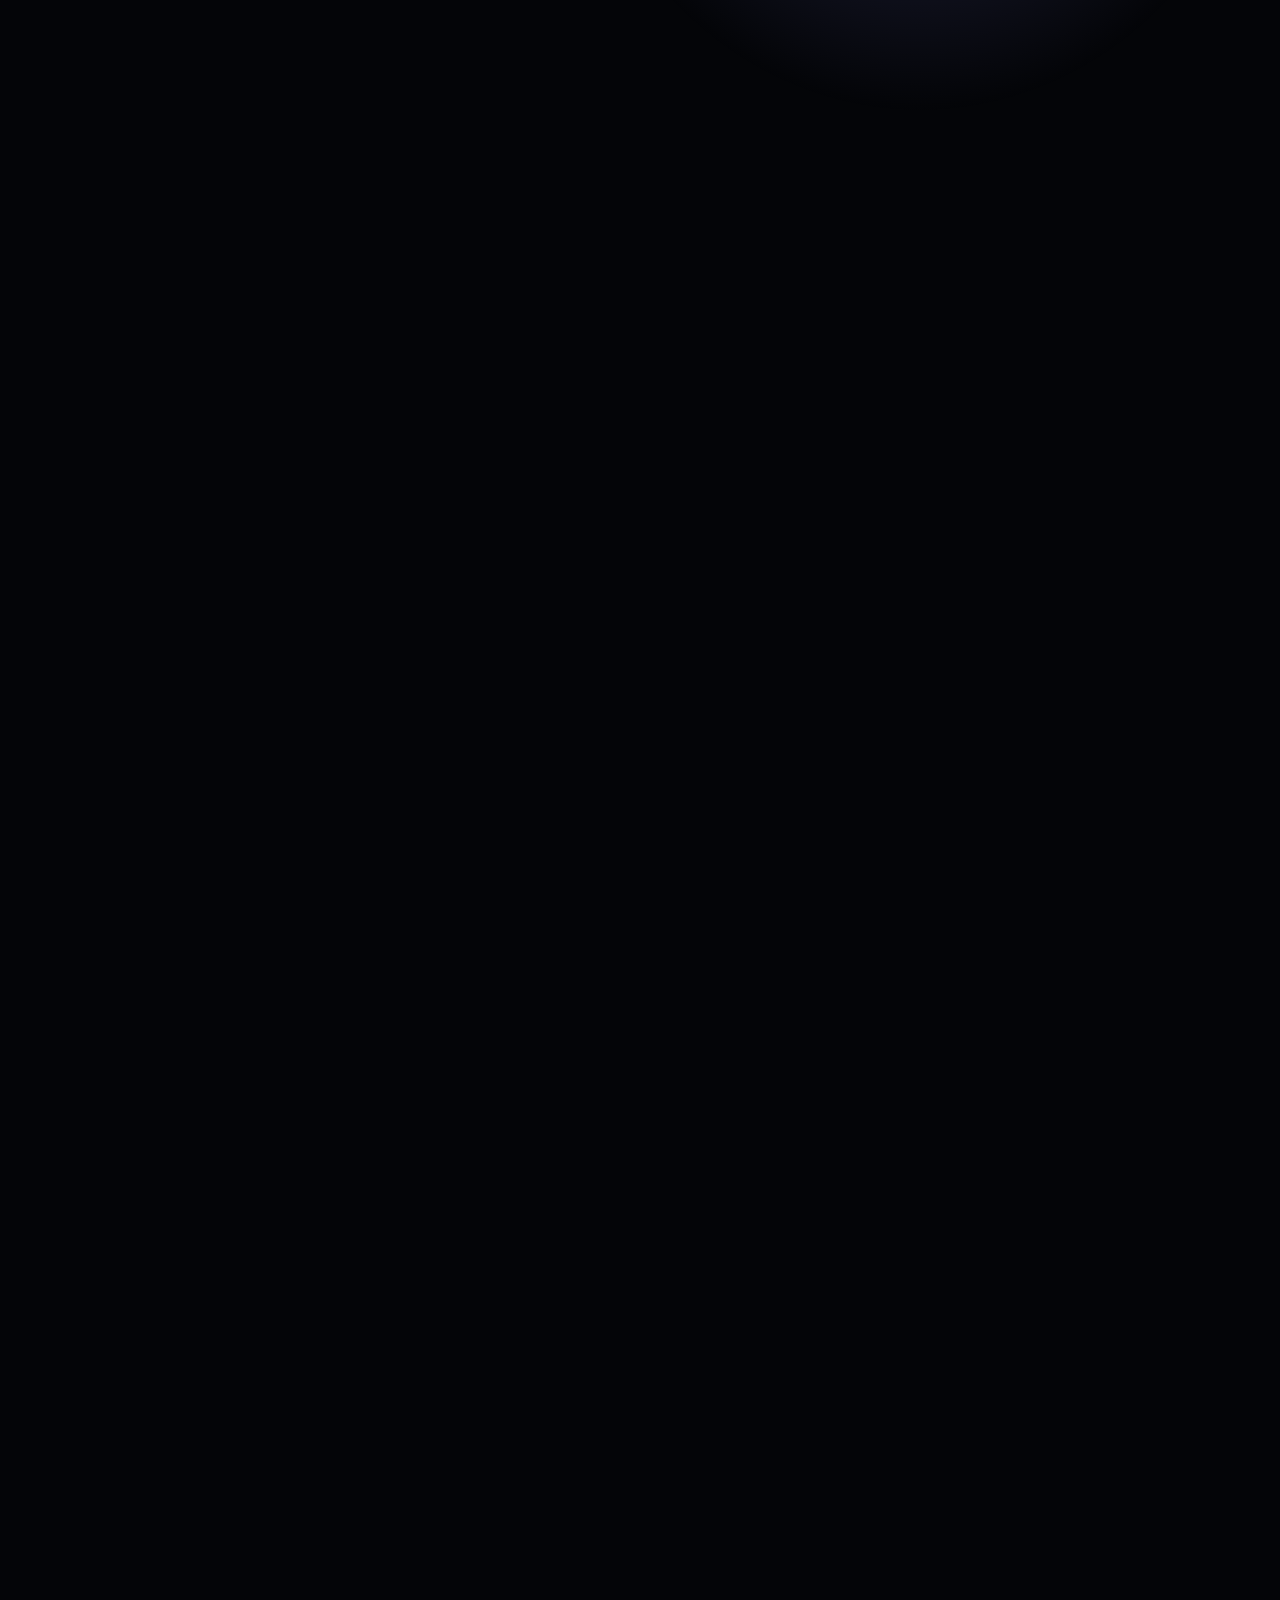
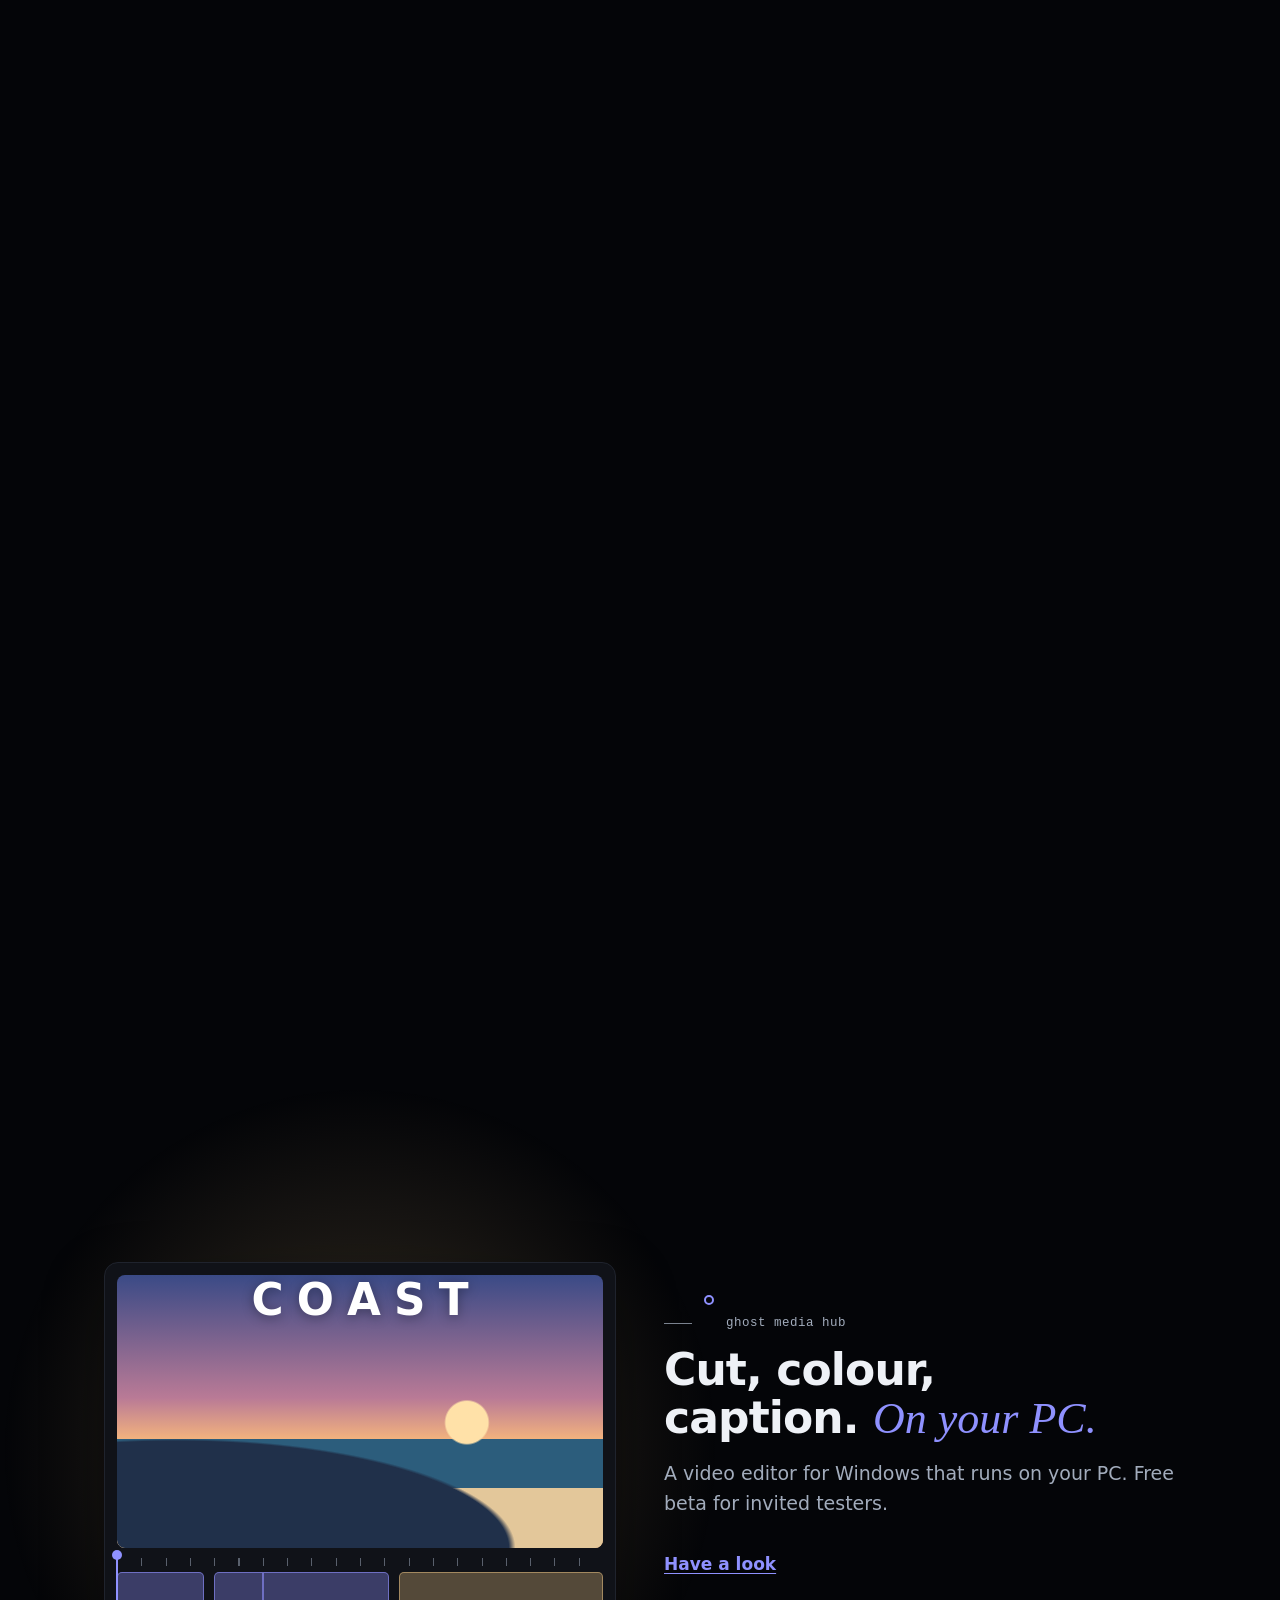
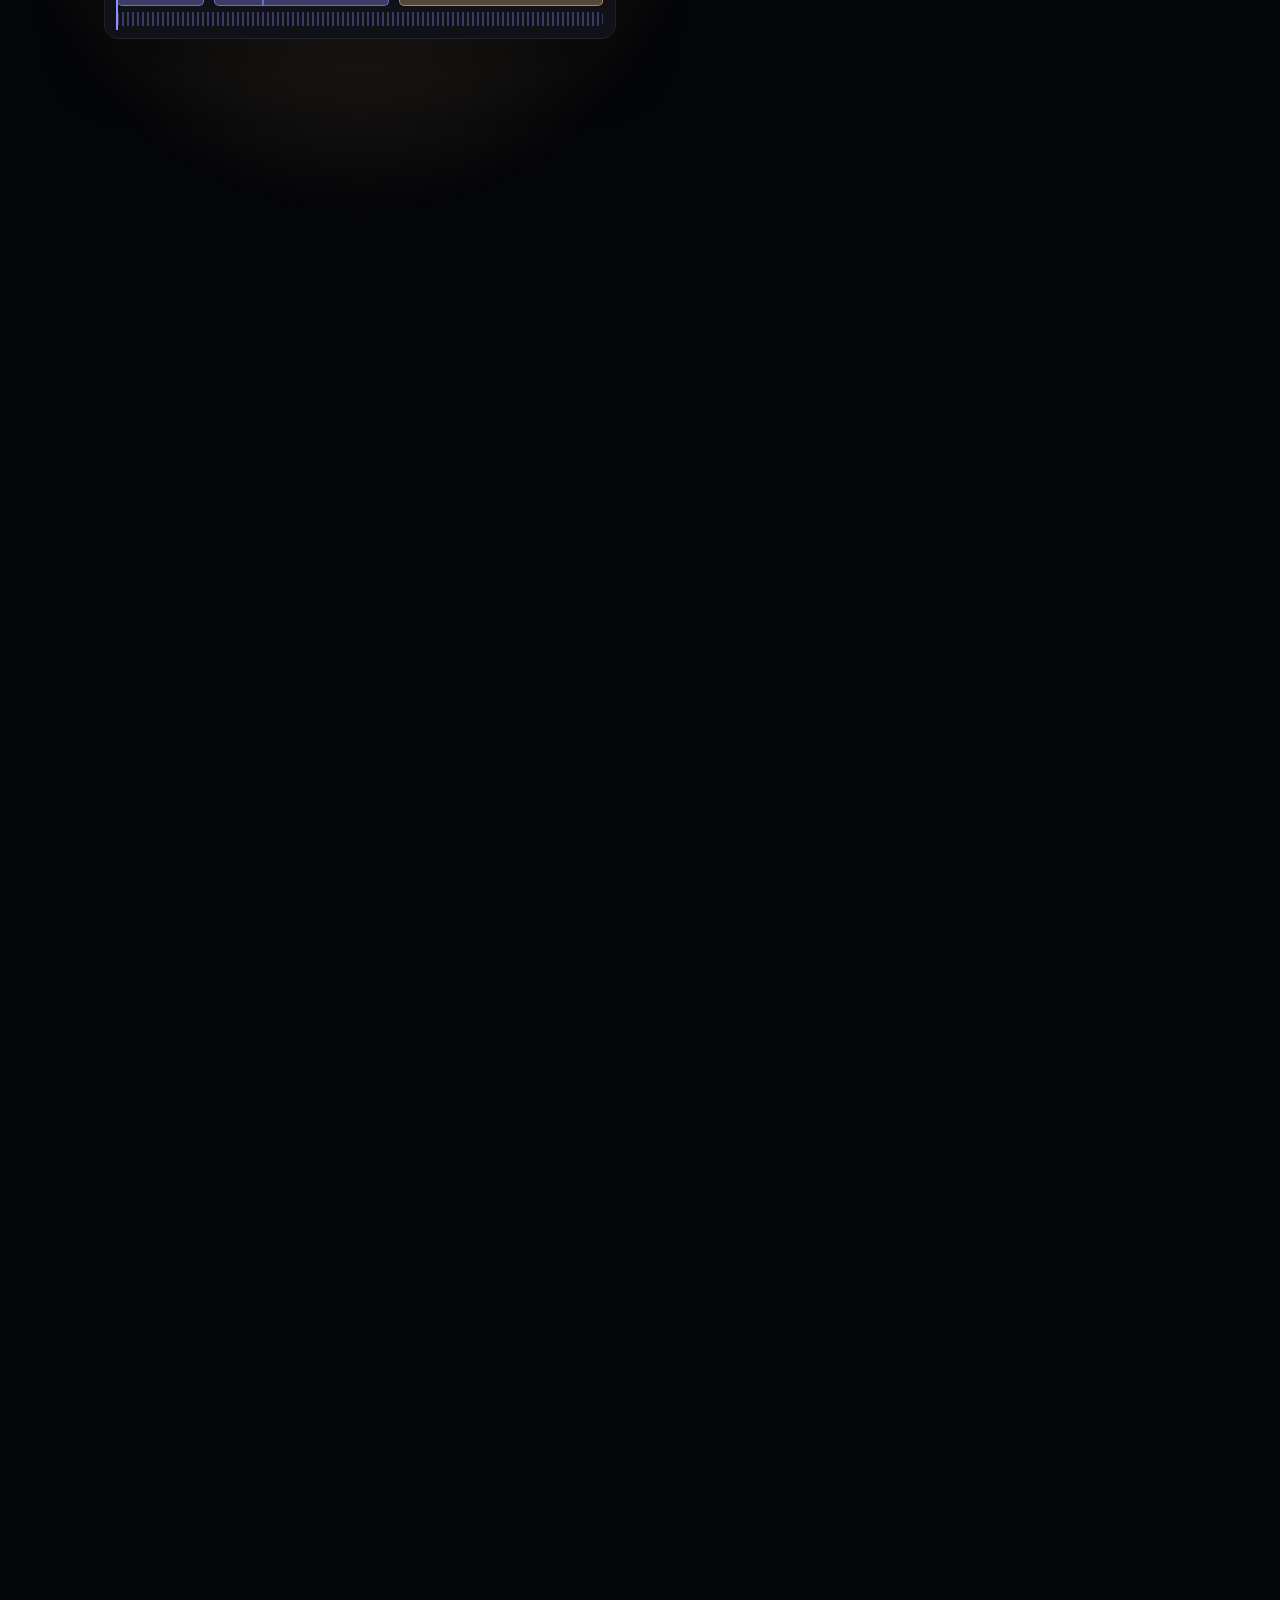
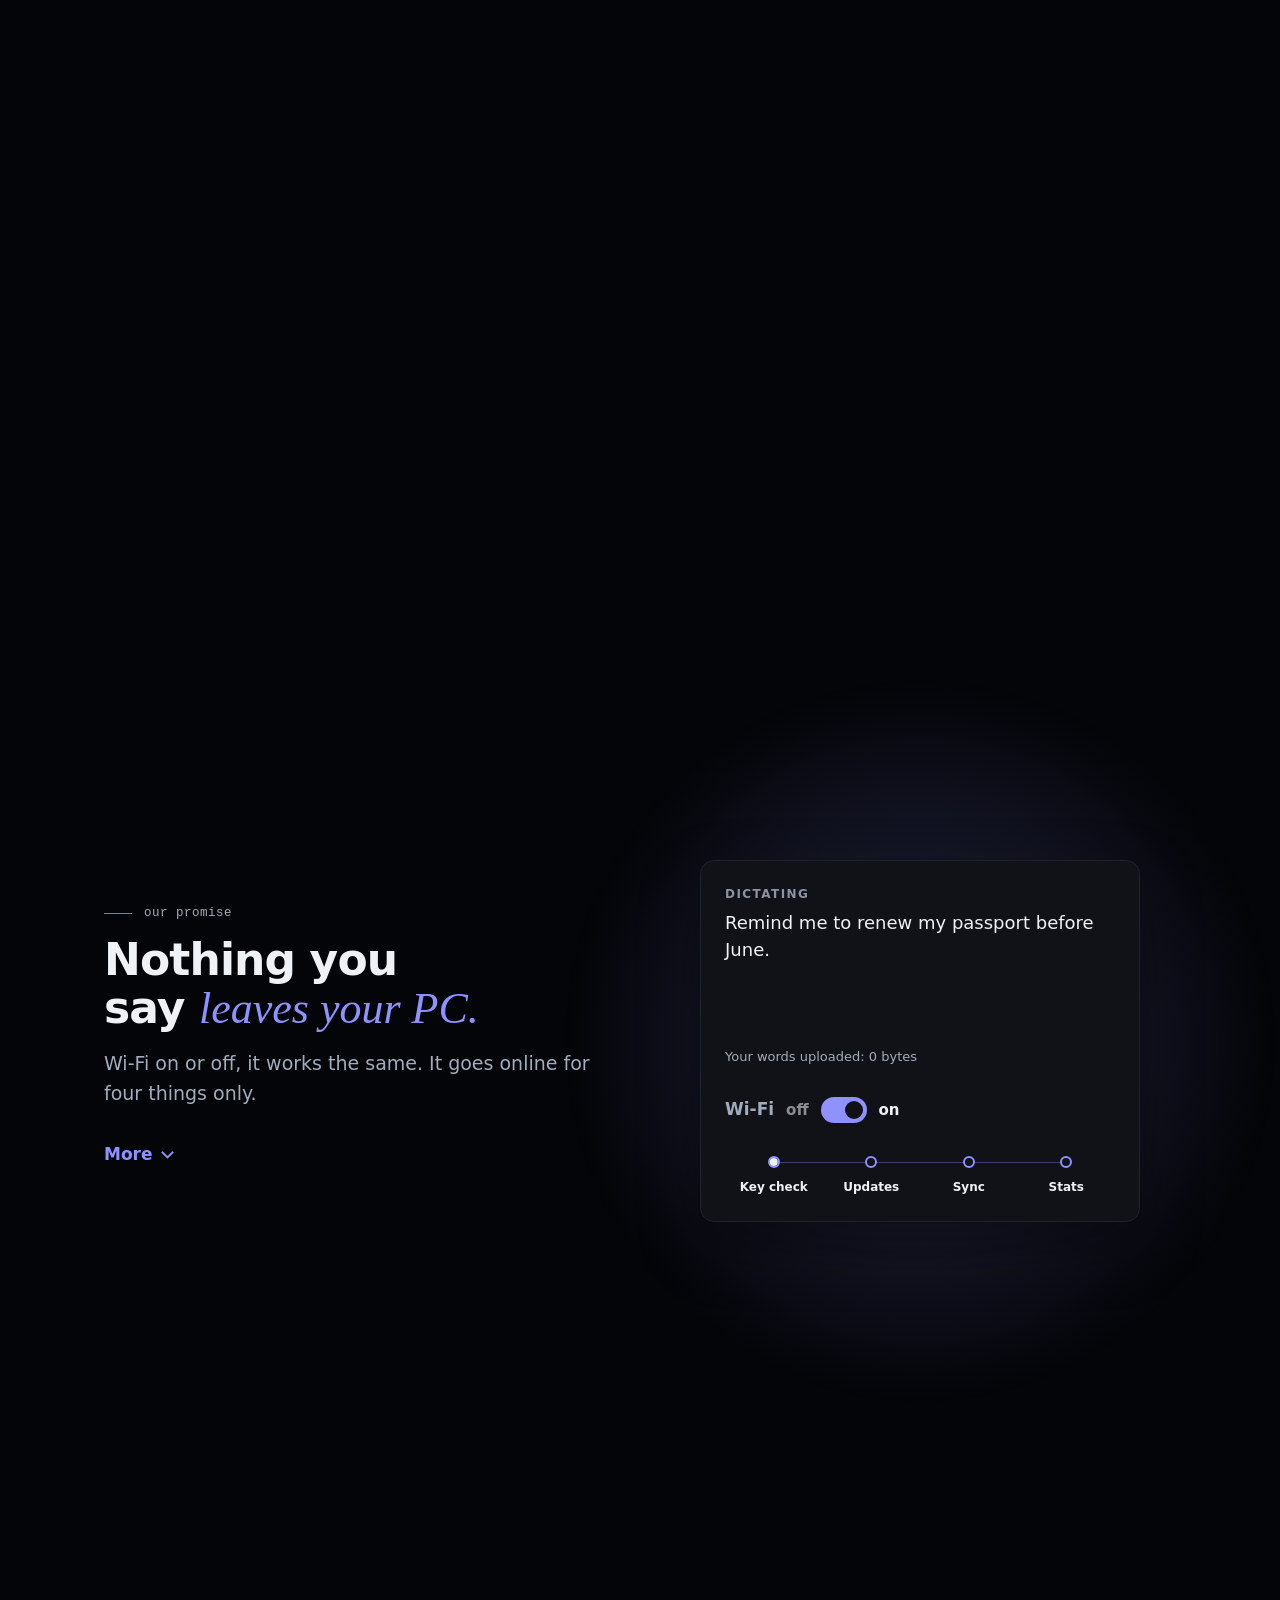
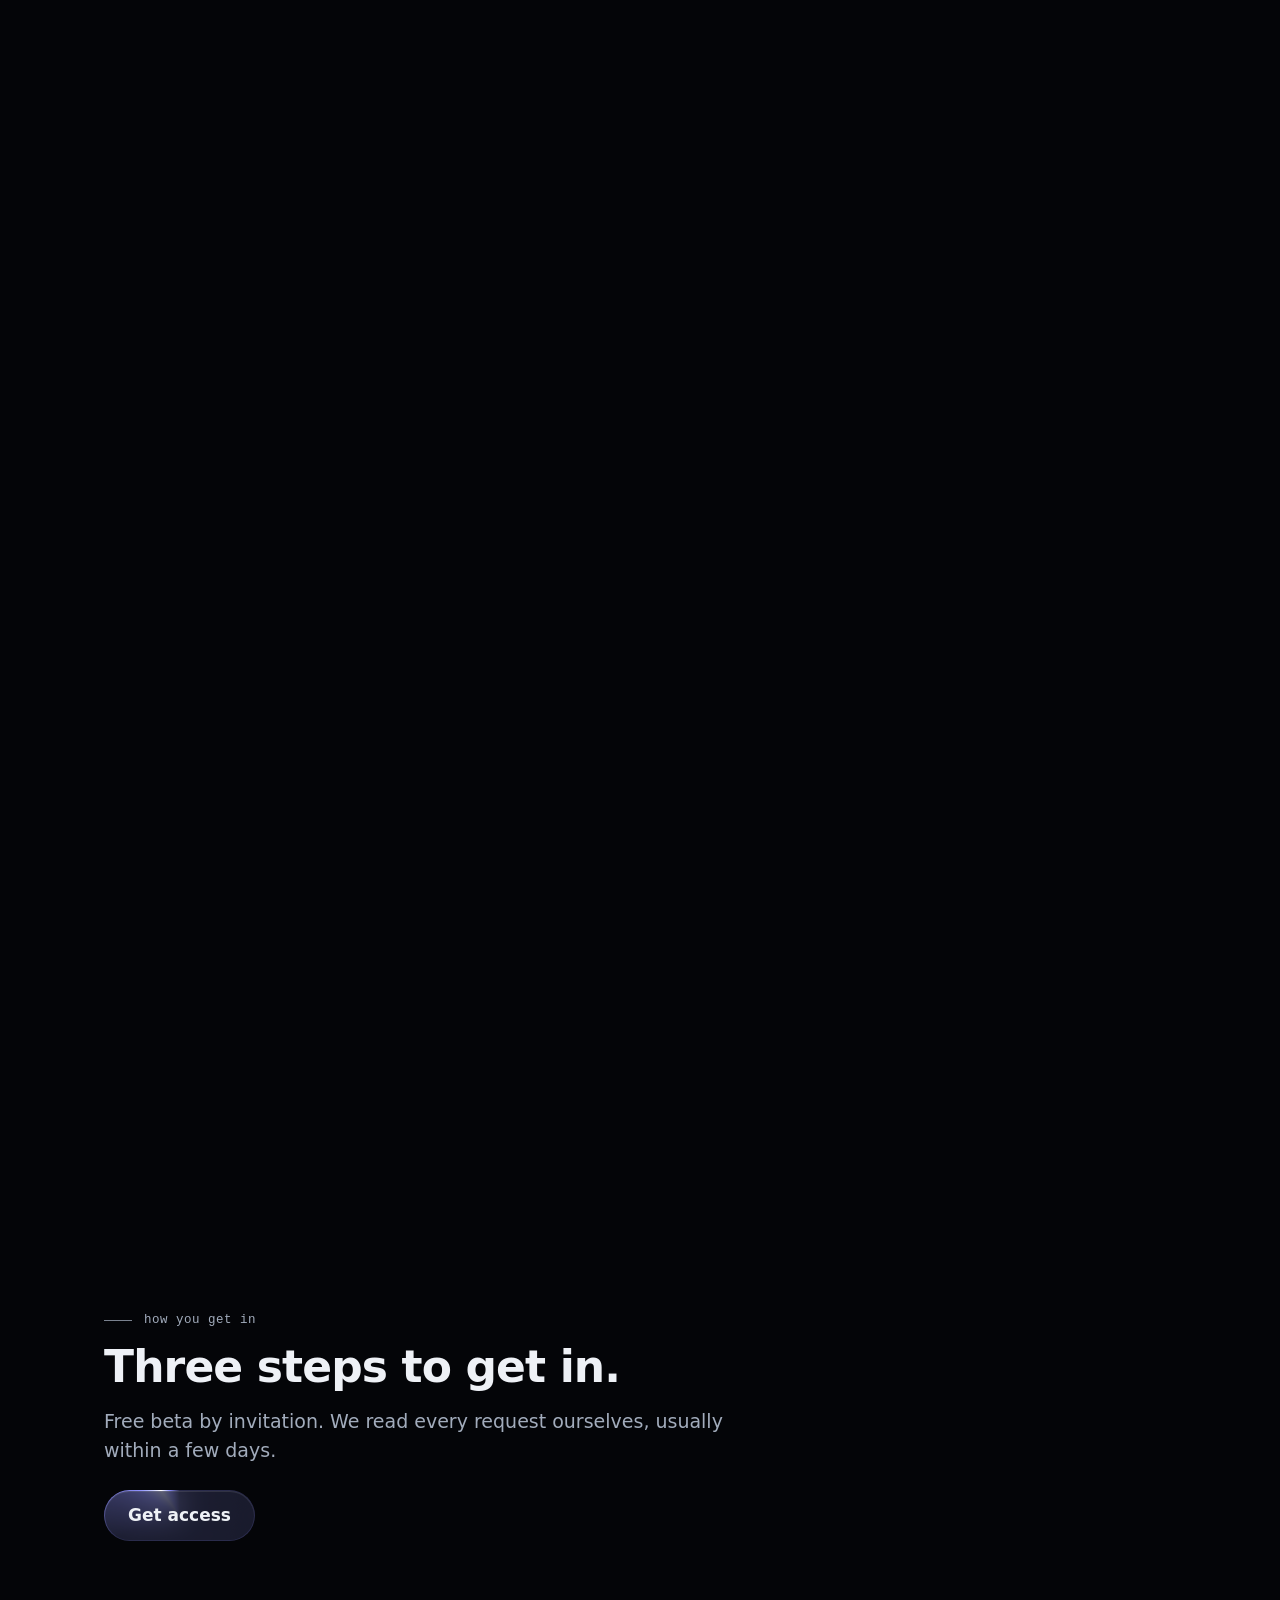
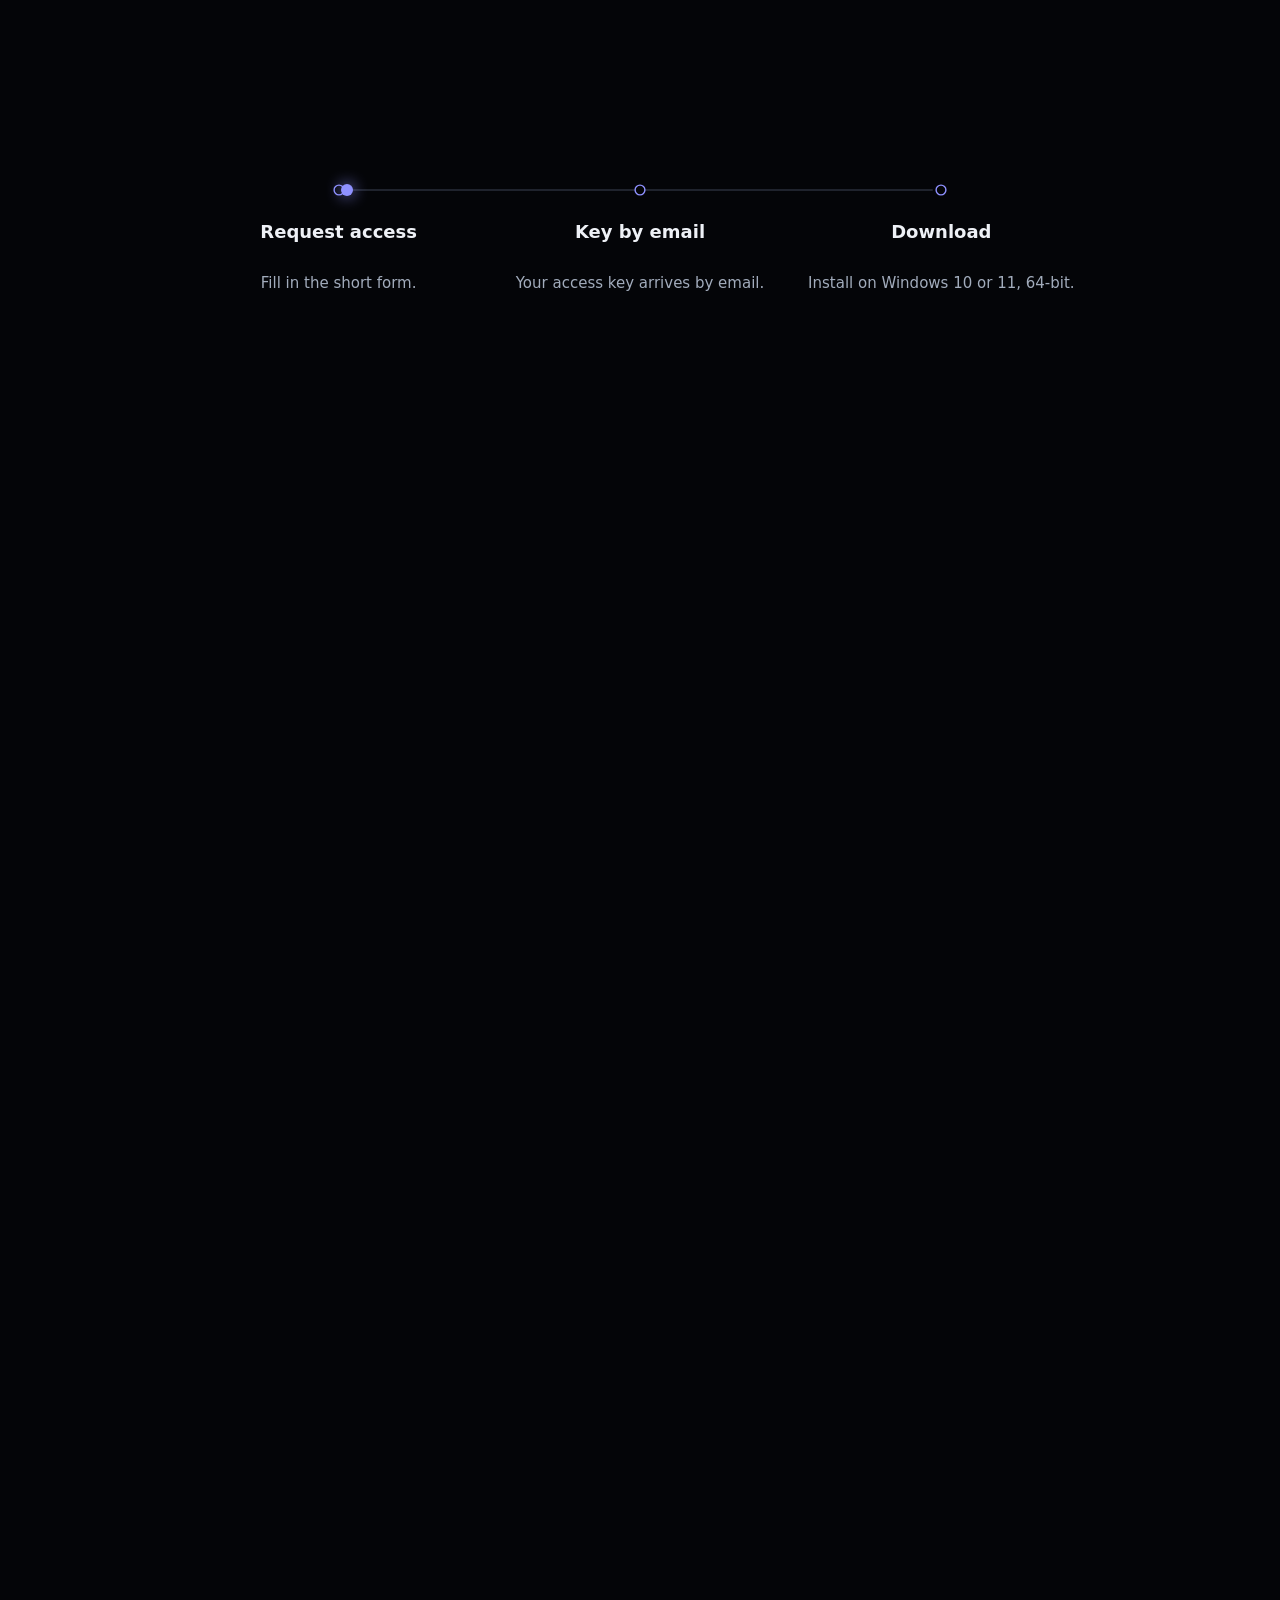
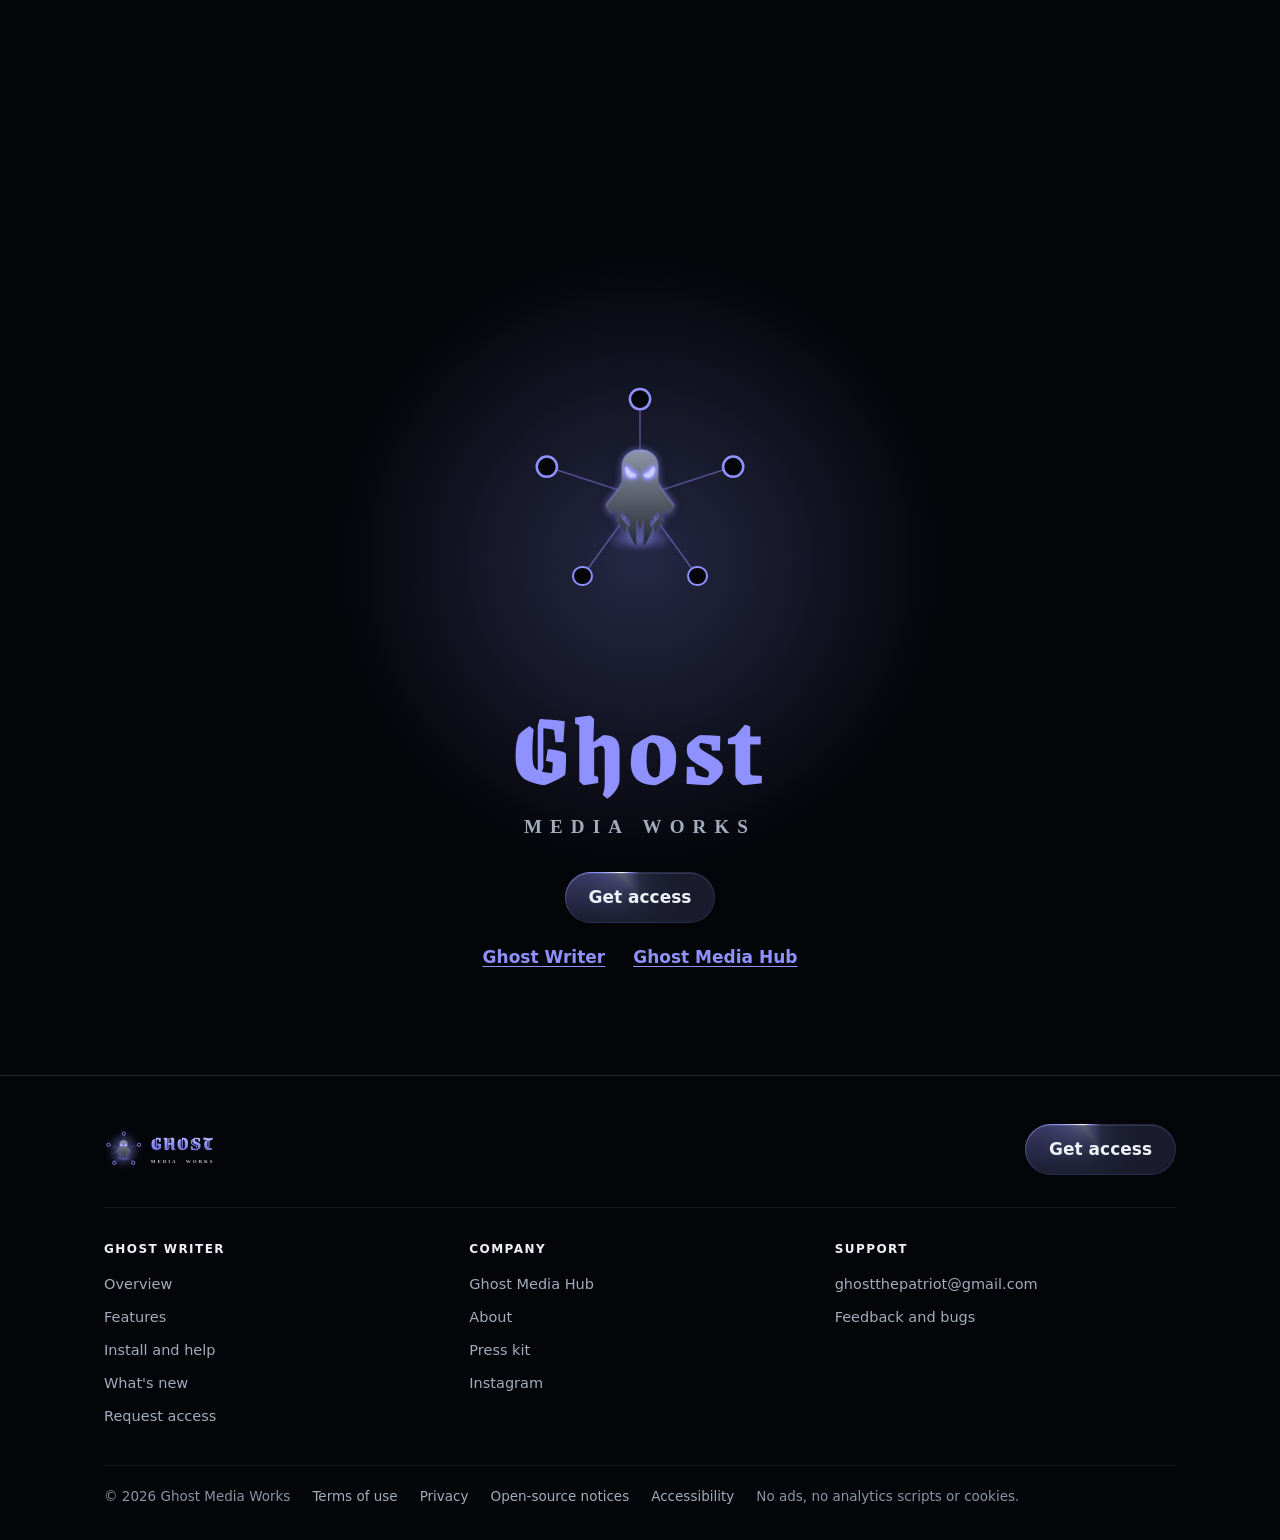
==== commit e5969499: "Website: index.html (7.2.1)" ====
--- a/index.html
+++ b/index.html
@@ -2,7 +2,7 @@
 <html lang="en">
 <head>
 <meta charset="utf-8">
-<meta name="viewport" content="width=device-width, initial-scale=1">
+<meta name="viewport" content="width=device-width, initial-scale=1, viewport-fit=cover">
 <title>Ghost Media Works: Ghost Writer dictation and Ghost Media Hub</title>
 <meta name="description" content="Ghost Writer is free dictation for Windows 10 and 11 that runs on your own PC, even offline. Free beta by invitation, from Ghost Media Works.">
 <link rel="canonical" href="https://ghostmediaworks.com/">
@@ -11,22 +11,22 @@
 <meta property="og:title" content="Ghost Media Works">
 <meta property="og:description" content="Ghost Writer is free dictation for Windows 10 and 11 that runs on your own PC, even offline. Free beta by invitation, from Ghost Media Works.">
 <meta property="og:url" content="https://ghostmediaworks.com/">
-<meta property="og:image" content="https://ghostmediaworks.com/assets/social-company.10f2a9c13b.png">
+<meta property="og:image" content="https://ghostmediaworks.com/assets/social-company.ee70ac8720.png">
 <meta property="og:image:width" content="1200">
 <meta property="og:image:height" content="630">
 <meta property="og:image:alt" content="Ghost Media Works: private software that runs on your PC.">
 <meta name="twitter:card" content="summary_large_image">
-<meta name="theme-color" content="#0f1116" media="(prefers-color-scheme: dark)">
-<meta name="theme-color" content="#f3f5f9" media="(prefers-color-scheme: light)">
+<meta name="theme-color" content="#040508">
 <link rel="icon" href="/favicon.ico" sizes="any">
 <link rel="icon" type="image/png" sizes="32x32" href="/assets/icons/favicon-32.png">
 <link rel="apple-touch-icon" href="/assets/icons/apple-touch-icon.png">
 <link rel="manifest" href="/site.webmanifest">
 <link rel="preload" href="/assets/fonts/GrenzeGotisch-Site.woff" as="font" type="font/woff" crossorigin>
-<link rel="stylesheet" href="/assets/site.a00c4c6bac.css">
+<link rel="stylesheet" href="/assets/site.cd4bebedfd.css">
+<link rel="stylesheet" href="/assets/scenes.77559ba7a5.css">
 <link rel="stylesheet" href="/assets/request.55162ab120.css">
-<link rel="stylesheet" href="/assets/home.0f1ebcc7de.css">
-<script src="/assets/head.3f117de3dd.js"></script><!-- theme, old-link forwarding, intro flag: runs before the page paints (no defer) -->
+<link rel="stylesheet" href="/assets/home.2869823cc8.css">
+<script src="/assets/head.4cda8fda39.js"></script><!-- theme, old-link forwarding, intro flag: runs before the page paints (no defer) -->
 <script type="application/ld+json">
 {
  "@context": "https://schema.org",
@@ -93,184 +93,192 @@
           <span class="lg-spec"><span class="lg-w"><span class="lg-l">G</span><span class="lg-l">H</span><span class="lg-l">O</span><span class="lg-l">S</span><span class="lg-l">T</span></span><span class="lg-mw"><span>m</span><span>e</span><span>d</span><span>i</span><span>a</span><span class="lg-sp"></span><span>w</span><span>o</span><span>r</span><span>k</span><span>s</span></span></span></span>
       </span></span>
     </a>
-    <a class="button small header-request" href="/ghost-writer/#request">Request<span class="visually-hidden"> access to Ghost Writer</span></a>
-    <button class="menu-button" id="menu-button" type="button" aria-expanded="false" aria-controls="site-menu">
-      <svg viewBox="0 0 24 24" fill="none" stroke="currentColor" stroke-width="2.2" stroke-linecap="round" aria-hidden="true"><path class="m1" d="M4 7h16"/><path class="m2" d="M4 12h16"/><path class="m3" d="M4 17h16"/></svg>
-      <span class="visually-hidden">Menu</span>
-    </button>
-    <nav class="main-nav" id="site-menu" aria-label="Main">
+    <nav class="main-nav" aria-label="Main">
       <a href="/ghost-writer/" data-nav="ghost-writer">Ghost Writer</a>
-      <span class="menu-sub">
-        <a href="/ghost-writer/features/" data-sub="features">Features</a>
-        <a href="/ghost-writer/help/" data-sub="help">Install and help</a>
-        <a href="/ghost-writer/changelog/" data-sub="changelog">What's new</a>
-      </span>
       <a href="/media-hub/" data-nav="media-hub">Media Hub</a>
       <a href="/about/" data-nav="about">About</a>
-      <a class="menu-only" href="/press/">Press kit</a>
-      <button class="menu-only menu-theme" type="button" data-theme-button>
-        <svg viewBox="0 0 24 24" fill="none" stroke="currentColor" stroke-width="2" aria-hidden="true"><circle cx="12" cy="12" r="9"/><path d="M12 3a9 9 0 0 1 0 18z" fill="currentColor"/></svg>
-        <span class="theme-label">Theme: follows your device</span>
-      </button>
     </nav>
-    <button class="theme-button header-theme" id="theme" type="button" data-theme-button aria-label="Theme: follows your device. Click to change.">
+    <a class="button small header-cta" href="/ghost-writer/#request">Get access</a>
+    <button class="theme-button header-theme" id="theme" type="button" data-theme-button aria-label="Theme: dark. Click to change.">
       <svg viewBox="0 0 24 24" fill="none" stroke="currentColor" stroke-width="2" aria-hidden="true"><circle cx="12" cy="12" r="9"/><path d="M12 3a9 9 0 0 1 0 18z" fill="currentColor"/></svg>
     </button>
   </div>
 </header>
-
 <main id="main" tabindex="-1">
-<!-- Home (audit 2026-11-01 picks 1A 2A 3A 4A 5A 9A): home.css + home.js (build_site loads them on this page only).
-     Every part below is a finished, still picture as written; home.js animates it only when html.motion is set. -->
-<div class="home-hero" data-home>
-  <div class="badges"><span class="badge">Free beta &middot; by invitation</span><span class="badge plain">Windows 10 and 11</span></div>
-  <h1>Free dictation for Windows that stays on your PC.</h1>
-  <p class="sub">Hold <kbd>Ctrl</kbd> + <kbd>Win</kbd> together, talk, let go. Your words appear in almost any app, punctuated, and nothing you say leaves your PC.</p>
-  <div class="actions">
-    <a class="button" href="/ghost-writer/#request">Request free access</a>
-    <a class="text-link" href="/ghost-writer/">See how Ghost Writer works</a>
-  </div>
-  <p class="small-print home-fine">Ghost Writer, from Ghost Media Works &middot; free, no ads, no analytics scripts or cookies &middot; rewrite tools need Advanced mode (NVIDIA, AMD or Intel graphics)</p>
-  <div class="home-stage" data-stage>
-    <div class="home-scene" data-scene role="img" aria-label="Ghost Writer at work in a document: words typed by voice, a selected sentence rewritten to sound friendlier with Advanced mode, and the voice command Hey Ghost, open Spotify">
-      <div class="hw">
-        <div class="hw-bar"><b>Weekly update</b><span class="hw-menu">File</span><span class="hw-menu">Edit</span><span class="hw-menu">View</span><i></i><i></i><i></i></div>
-        <div class="hw-doc">
-          <p class="hw-title">Weekly update</p>
-          <p class="hw-meta">Draft &middot; edited just now</p>
-          <p class="hw-p" data-words><span class="hw-sel"><span class="hw-old">The new sign-up flow went live on Tuesday.</span><span class="hw-new">Good news: our new sign-up flow went live on Tuesday!</span></span> The first numbers look good: sign-ups are up about twelve percent on last week.</p>
-          <p class="hw-p" data-words>Next we're focusing on the pricing page and the help center.</p>
-        </div>
-        <div class="hw-menubox" data-menu>
-          <span class="hw-mini" aria-hidden="true"></span>
-          <p class="hw-mh">Rewrite with AI</p>
-          <p>Improve writing</p>
-          <p class="hw-sep">Fix grammar and spelling</p>
-          <p>Make it shorter</p>
-          <p>Make it more formal</p>
-          <p class="on">Make it friendlier</p>
-        </div>
-        <div class="hw-dim" aria-hidden="true"></div>
-        <p class="hw-say" data-say>&ldquo;<b>Hey Ghost,</b> open Spotify&rdquo;</p>
-        <p class="hw-done" data-done><span class="hw-ghost" aria-hidden="true"></span>Spotify<span class="hw-tick" aria-hidden="true"><svg viewBox="0 0 24 24" fill="none" stroke="currentColor" stroke-width="3" stroke-linecap="round" stroke-linejoin="round"><path d="M6 12.5l4 4 8-9"/></svg></span></p>
-        <div class="hw-pill" aria-hidden="true"><canvas></canvas></div>
-      </div>
-    </div>
-    <ol class="home-chapters" aria-label="What the picture shows">
-      <li><button type="button" data-chapter="0" disabled>Dictate<i></i></button></li>
-      <li><button type="button" data-chapter="1" disabled>Rewrite<i></i></button></li>
-      <li><button type="button" data-chapter="2" disabled>Hey Ghost<i></i></button></li>
-    </ol>
-  </div>
-</div>
-
-<section id="story" class="home-acts" data-acts aria-labelledby="story-title">
-  <div class="wrap">
-    <div class="acts-head">
-      <p class="eyebrow">How it feels</p>
-      <h2 id="story-title">One message. Three moves.</h2>
-      <p class="lead">Everything here runs on your own computer, with Wi-Fi on or off.</p>
-    </div>
-    <div class="acts-track">
-      <div class="acts-sticky">
-        <ol class="acts-list">
-          <li class="act" data-act>
-            <div class="act-text"><span class="act-n">Act one</span><h3>You talk</h3><p>Say it the way you'd say it. Ghost Writer types it where your cursor is, with commas, periods and capitals.</p></div>
-            <div class="aw" role="img" aria-label="A chat with Sam Rivera: the reply is typed by voice while Ghost Writer's listening pill moves with the voice">
-              <div class="aw-bar"><b>Sam Rivera</b><span>Chat</span></div>
-              <div class="aw-log"><p class="aw-in">Here's the draft for Thursday's review.</p></div>
-              <div class="aw-box"><p data-type>Thanks for sending it over. Could we move the review to Thursday afternoon? I'll bring the numbers.</p></div>
-              <div class="aw-pill" aria-hidden="true"><canvas></canvas><picture><source srcset="/assets/media/pill-light.webp" media="(prefers-color-scheme: light)" data-theme-source><img src="/assets/media/pill-dark.webp" alt="" width="492" height="152" loading="lazy" decoding="async"></picture></div>
-            </div>
-          </li>
-          <li class="act" data-act>
-            <div class="act-text"><span class="act-n">Act two</span><h3>Fix it</h3><p>Select a line and a small ghost offers spelling and grammar fixes on any PC. Rewrites like &ldquo;make it friendlier&rdquo; need Advanced mode.</p></div>
-            <div class="aw" role="img" aria-label="The same reply with one sentence selected and Ghost Writer's rewrite menu open on Make it friendlier">
-              <div class="aw-bar"><b>Sam Rivera</b><span>Chat</span></div>
-              <div class="aw-log"><p class="aw-in">Here's the draft for Thursday's review.</p></div>
-              <div class="aw-box"><p>Thanks for sending it over. <span class="aw-sel"><span class="aw-old">Could we move the review to Thursday afternoon?</span><span class="aw-new">Would Thursday afternoon work for the review instead?</span></span> I'll bring the numbers.</p></div>
-              <div class="aw-menu"><span class="hw-mini" aria-hidden="true"></span><p class="hw-mh">Rewrite with AI</p><p>Improve writing</p><p class="hw-sep">Fix grammar and spelling</p><p>Make it shorter</p><p class="on">Make it friendlier</p></div>
-            </div>
-          </li>
-          <li class="act" data-act>
-            <div class="act-text"><span class="act-n">Act three</span><h3>Send it <span class="badge">Beta</span></h3><p>Say &ldquo;Hey Ghost, send&rdquo; and it presses Enter for you. Hey Ghost stays off until you turn it on.</p></div>
-            <div class="aw" role="img" aria-label="Saying Hey Ghost, send: the friendlier reply is sent to Sam">
-              <div class="aw-bar"><b>Sam Rivera</b><span>Chat</span></div>
-              <div class="aw-log"><p class="aw-in">Here's the draft for Thursday's review.</p><p class="aw-out">Thanks for sending it over. Would Thursday afternoon work for the review instead? I'll bring the numbers.<span class="aw-sent">Sent</span></p></div>
-              <div class="aw-box"><p class="aw-pre">Thanks for sending it over. Would Thursday afternoon work for the review instead? I'll bring the numbers.</p></div>
-              <p class="aw-say">&ldquo;<b>Hey Ghost,</b> send&rdquo;</p>
-            </div>
-          </li>
+<!-- Home: the company film (dev/design/site-film/PLAN.html chapter 07, scenes H1 to H6; H0, the boot logo, is site.js's).
+     Kit pieces used (site/assets/scenes.*): .scene (data-play on H1 and H6, data-scrub on H2 to H5), .cue, svg.build,
+     .art (ghost, ghost-small), .glow + washes, .window.doc, .type, .keys, .pill, .menu, .toast, .meter, .switch,
+     .light-pass, .chooser/.chip, .more, .star. Home-only (home.css + home.js, loaded because of data-home): the hub mark,
+     the two travelling nodes, the selection and the rewrite swap, the Media Hub editor, the online stops and their packet,
+     the path and its light, the closing halo, and the H2 chips jumping the playhead. -->
+<section class="hero-film scene h-hero" data-scene="umbrella" data-play="1600" data-home aria-labelledby="hero-t">
+  <div class="wrap hero-in">
+    <div class="hero-words">
+      <h1 id="hero-t">Software that stays <em>on your PC.</em></h1>
+      <p class="hero-line">Two Windows apps. Your voice and your videos never leave your computer.</p>
+      <div class="hero-actions"><a class="btn" href="/ghost-writer/#request">Get access</a><a class="text-link" href="#writer">See them work</a></div>
+      <p class="hero-fine">Free beta &middot; by invitation &middot; Windows 10 and 11</p>
+    </div>
+    <div class="hero-object" data-wash="indigo">
+      <span class="glow" aria-hidden="true"></span>
+      <div class="h-mark" role="img" aria-label="The Ghost Media Works mark: the ghost inside a ring of five nodes">
+        <svg class="build h-spokes" data-from="0" data-to=".4" viewBox="0 0 76 76" aria-hidden="true"><path d="M38 38L38 7"/><path d="M38 38L67.5 28.4"/><path d="M38 38L56.2 63.1"/><path d="M38 38L19.8 63.1"/><path d="M38 38L8.5 28.4"/></svg>
+        <svg class="build h-nodes" data-from=".25" data-to=".55" viewBox="0 0 76 76" aria-hidden="true"><circle cx="38" cy="7" r="3.2"/><circle cx="67.5" cy="28.4" r="3.2"/><circle cx="8.5" cy="28.4" r="3.2"/></svg>
+        <span class="art ghost cue h-ghost" data-at=".4" aria-hidden="true"></span>
+        <span class="h-trav h-trav-r cue" data-at=".5" aria-hidden="true"></span>
+        <span class="h-trav h-trav-l cue" data-at=".52" aria-hidden="true"></span>
+      </div>
+    </div>
+  </div>
+</section>
+
+<section class="scene h-writer" id="writer" data-scene="writer" data-scrub="270" data-way="dictate" aria-labelledby="writer-t">
+  <div class="wrap scene-in">
+    <div class="words">
+      <p class="eyebrow"><span class="h-node cue" data-at=".01" aria-hidden="true"></span>Ghost Writer</p>
+      <h2 id="writer-t">Talk, and it types anywhere.</h2>
+      <p class="line">Hold Ctrl+Win and talk. Select a line to rewrite it, or just say Hey Ghost.</p>
+      <div class="chooser" role="group" aria-label="Jump to a part of the scene">
+        <button type="button" class="chip" aria-pressed="true" data-way="dictate">Dictate</button>
+        <button type="button" class="chip" aria-pressed="false" data-way="rewrite">Rewrite</button>
+        <button type="button" class="chip" aria-pressed="false" data-way="hey">Hey Ghost</button>
+      </div>
+      <div class="h-foot">
+        <a class="text-link" href="/ghost-writer/">See Ghost Writer</a>
+        <details class="more"><summary>More</summary><ul>
+          <li>Spelling fixes work on every PC. Rewrites need Advanced mode: an NVIDIA, AMD or Intel graphics card, separate download.</li>
+          <li>Hey Ghost stays off until you turn it on.</li>
+        </ul></details>
+      </div>
+    </div>
+    <div class="stage" data-wash="indigo">
+      <span class="glow" aria-hidden="true"></span>
+      <div class="window doc star h-doc" data-title="Weekly update">
+        <div class="body">
+          <div class="h-swap">
+            <p class="h-old cue" data-until=".6"><span class="type" data-from=".04" data-to=".2">The new sign-up flow went live on Tuesday.</span></p>
+            <p class="h-new cue" data-at=".6">Good news: our new sign-up flow went live on Tuesday!</p>
+          </div>
+          <p class="type" data-from=".21" data-to=".34">Sign-ups are up on last week.</p>
+          <span class="art ghost-small cue h-mini" data-at=".42" data-until=".6" aria-hidden="true"></span>
+          <ul class="menu h-menu" data-at=".45" data-until=".6" aria-hidden="true">
+            <li class="head">Rewrite with AI</li>
+            <li>Fix spelling</li>
+            <li class="sep"></li>
+            <li>Make it shorter</li>
+            <li data-at=".53">Make it friendlier</li>
+          </ul>
+          <div class="h-talk cue" data-until=".38">
+            <div class="pill" role="img" aria-label="Ghost Writer's listening pill"></div>
+            <span class="keys" aria-label="Ctrl plus Win, held while talking"><kbd data-at=".02" data-until=".36">Ctrl</kbd>+<kbd data-at=".035" data-until=".36">Win</kbd></span>
+          </div>
+          <div class="h-hey">
+            <p class="h-say cue" data-at=".66">&ldquo;<b>Hey Ghost,</b> open Spotify&rdquo;</p>
+            <div class="toast" data-at=".76"><span class="art ghost-small" aria-hidden="true"></span>Spotify<span class="check" aria-hidden="true"></span></div>
+          </div>
+        </div>
+      </div>
+    </div>
+  </div>
+</section>
+
+<section class="scene flip h-hub" id="media-hub" data-scene="hub" data-scrub="210" aria-labelledby="hub-t">
+  <div class="wrap scene-in">
+    <div class="words">
+      <p class="eyebrow"><span class="h-node cue" data-at=".01" aria-hidden="true"></span>Ghost Media Hub</p>
+      <h2 id="hub-t">Cut, colour, caption. <em>On your PC.</em></h2>
+      <p class="line">A video editor for Windows that runs on your PC. Free beta for invited testers.</p>
+      <p class="h-act"><a class="text-link" href="/media-hub/">Have a look</a></p>
+    </div>
+    <div class="stage" data-wash="look-film">
+      <span class="glow" aria-hidden="true"></span>
+      <div class="h-ed star" role="img" aria-label="Ghost Media Hub editing a beach clip: the clip is split, a film look is added, the title Coast drops in and a caption appears">
+        <div class="h-view">
+          <span class="h-frame"></span>
+          <span class="h-frame h-graded"></span>
+          <p class="h-title"><span>C</span><span>O</span><span>A</span><span>S</span><span>T</span></p>
+          <p class="h-cap cue" data-at=".74">We made it to the coast.</p>
+        </div>
+        <div class="h-tl">
+          <span class="h-ruler"></span>
+          <span class="h-track"><i class="h-clip h-a"></i><i class="h-clip h-b1"></i><i class="h-clip h-b2"></i><i class="h-clip h-c"></i><i class="h-cut cue" data-at=".27" data-until=".36"></i></span>
+          <span class="h-audio"></span>
+          <span class="h-head"></span>
+        </div>
+        <span class="h-stamp cue" data-at=".88">Locked beta</span>
+      </div>
+    </div>
+  </div>
+</section>
+
+<section class="scene h-promise" id="promise" data-scene="promise" data-scrub="150" aria-labelledby="promise-t">
+  <div class="wrap scene-in">
+    <div class="words">
+      <p class="eyebrow">Our promise</p>
+      <h2 id="promise-t" class="light-pass">Nothing you say <em>leaves your PC.</em></h2>
+      <p class="line">Wi-Fi on or off, it works the same. It goes online for four things only.</p>
+      <div class="h-foot"><details class="more"><summary>More</summary><p>The key check sends only your key, a scrambled PC id and the app version. No ads, no analytics, no cookies.</p></details></div>
+    </div>
+    <div class="stage" data-wash="indigo">
+      <span class="glow" aria-hidden="true"></span>
+      <div class="h-proof star">
+        <p class="h-dictated"><span>Dictating</span>Remind me to renew my passport before June.</p>
+        <div class="meter"><span class="meter-label">Your words uploaded: 0 bytes</span></div>
+        <p class="h-wifi">Wi-Fi <button type="button" class="switch" aria-checked="true" aria-label="Wi-Fi"><span>off</span><i aria-hidden="true"></i><span>on</span></button></p>
+        <div class="h-online">
+          <ol aria-label="The only times it goes online"><li>Key check</li><li>Updates</li><li>Sync</li><li>Stats</li></ol>
+          <span class="h-packet" aria-hidden="true"></span>
+        </div>
+      </div>
+    </div>
+  </div>
+</section>
+
+<section class="scene wide h-path" id="get-in" data-scene="path" data-scrub="150" aria-labelledby="path-t">
+  <div class="wrap scene-in">
+    <div class="words">
+      <p class="eyebrow">How you get in</p>
+      <h2 id="path-t">Three steps to get in.</h2>
+      <p class="line">Free beta by invitation. We read every request ourselves, usually within a few days.</p>
+      <p class="h-act"><a class="btn" href="/ghost-writer/#request">Get access</a></p>
+    </div>
+    <div class="stage">
+      <div class="h-steps">
+        <ol>
+          <li><b>Request access</b><span class="cue" data-at=".05">Fill in the short form.</span></li>
+          <li><b>Key by email</b><span class="cue" data-at=".45">Your access key arrives by email.</span></li>
+          <li><b>Download</b><span class="cue" data-at=".83">Install on Windows 10 or 11, 64-bit.</span></li>
         </ol>
-        <div class="acts-rail" aria-hidden="true"><i></i></div>
-      </div>
-    </div>
-    <p class="acts-more">And voice notes, search, writing styles and more. <a class="button secondary" href="/ghost-writer/features/">See every feature</a></p>
-  </div>
-</section>
-
-<section id="promise" class="home-band" data-band aria-labelledby="promise-title">
-  <div class="wrap">
-    <p class="eyebrow">Our promise</p>
-    <h2 id="promise-title" class="home-statement">Nothing you say <em>leaves your PC.</em></h2>
-    <p class="lead">Ghost Media Works makes software for Windows that does its work on your own PC. These are the rules Ghost Writer follows today, and every app we ship after it.</p>
-    <ul class="home-promises">
-      <li><b>On your PC</b>Ghost Writer runs on your PC: your voice and words never leave it, to us or anyone else.</li>
-      <li><b>No ads, no analytics scripts</b>No usage data about what you do. The only thing its key check shows us is how many PCs used it each day. This website sets no cookies and loads nothing from other sites.</li>
-      <li><b>Straight answers</b>We say what's in beta, what goes online and why Windows warns about a new app, before you install.</li>
-      <li><b>You're in charge</b>Every setting is yours to change, and everything an app keeps is visible and removable.</li>
-    </ul>
-    <div class="home-proof" data-proof>
-      <div class="proof-type">
-        <p class="proof-lbl"><span>On your PC</span><span>Dictating</span></p>
-        <p class="proof-line" data-proof-line>Note to self: call Dr. Patel on Monday about the test results, and move the dentist to Friday.</p>
-      </div>
-      <div class="proof-meter">
-        <p class="proof-lbl"><span>Your words sent anywhere</span></p>
-        <div class="proof-graph"><svg viewBox="0 0 300 60" preserveAspectRatio="none" aria-hidden="true"><path d="M0 44H300"/></svg><canvas aria-hidden="true"></canvas></div>
-        <p class="proof-zero">0 <small>bytes</small></p>
-        <button class="proof-wifi" type="button" aria-pressed="false" disabled><i aria-hidden="true"></i><span data-wifi-label>Works with Wi-Fi off too</span></button>
-      </div>
-    </div>
-    <p class="small-print home-illustration">Illustration of how Ghost Writer works. The key check sends only your key, a scrambled PC id and the app version; never your voice or words.</p>
-  </div>
-</section>
-
-<section id="next" class="next-strip" aria-labelledby="next-title">
-  <div class="wrap">
-    <div class="card next-card">
-      <span class="badge plain">Locked beta</span>
-      <div class="next-text">
-        <h2 id="next-title">Ghost Media Hub</h2>
-        <p>A video editor for Windows that runs on your PC. Free beta for invited testers: the app is locked and opens only with an access key.</p>
-      </div>
-      <a class="button secondary small" href="/media-hub/">Have a look</a>
-    </div>
-  </div>
-</section>
-
-<section id="contact" aria-labelledby="contact-title">
-  <div class="wrap center">
-    <h2 id="contact-title">Questions, ideas or a bug?</h2>
-    <p class="lead">Tell us on the <a href="https://github.com/getghostwriter/getghostwriter.github.io/issues">feedback page</a>, or email <a href="mailto:ghostthepatriot@gmail.com">ghostthepatriot@gmail.com</a>. Please never include anything private you dictated.</p>
-    <div class="actions"><a class="button secondary" href="/about/">About Ghost Media Works</a></div>
+        <span class="h-light" aria-hidden="true"></span>
+      </div>
+    </div>
+  </div>
+</section>
+
+<section class="scene wide h-close" data-scene="close" data-play="1400" aria-labelledby="close-t">
+  <div class="wrap scene-in">
+    <div class="stage">
+      <span class="glow" aria-hidden="true"></span>
+      <div class="h-mark" aria-hidden="true">
+        <svg class="h-spokes" viewBox="0 0 76 76"><path d="M38 38L38 7"/><path d="M38 38L67.5 28.4"/><path d="M38 38L56.2 63.1"/><path d="M38 38L19.8 63.1"/><path d="M38 38L8.5 28.4"/></svg>
+        <svg class="h-nodes" viewBox="0 0 76 76"><circle cx="38" cy="7" r="3.2"/><circle cx="67.5" cy="28.4" r="3.2"/><circle cx="8.5" cy="28.4" r="3.2"/></svg>
+        <span class="art ghost h-ghost"></span>
+        <span class="h-trav h-trav-r cue" data-at=".1" data-ramp=".35"></span>
+        <span class="h-trav h-trav-l cue" data-at=".16" data-ramp=".35"></span>
+      </div>
+    </div>
+    <div class="words">
+      <h2 id="close-t" class="h-wm"><span class="h-wm-ghost">Ghost</span> <span class="h-wm-rest">Media Works</span></h2>
+      <p class="h-act"><a class="btn" href="/ghost-writer/#request">Get access</a></p>
+      <p class="h-links"><a class="text-link" href="/ghost-writer/">Ghost Writer</a><a class="text-link" href="/media-hub/">Ghost Media Hub</a></p>
+    </div>
   </div>
 </section>
 
 </main>
-<section class="closing" aria-labelledby="closing-title">
-  <span class="closing-mark" aria-hidden="true">Ghost</span>
-  <div class="wrap">
-    <div class="ghost-art closing-ghost" aria-hidden="true"><span class="ghost"></span><span class="floor"></span></div>
-    <p class="eyebrow">Ghost Writer</p>
-    <h2 class="statement" id="closing-title">Your PC is ready to listen.</h2>
-    <div class="actions"><a class="button" href="/ghost-writer/#request">Request free access</a></div>
-    <p class="fine">Free beta &middot; by invitation &middot; Windows 10 and 11</p>
-  </div>
-</section>
 <footer class="site-footer">
   <div class="wrap">
-    <nav class="foot-row" aria-label="Footer">
+    <div class="foot-top">
       <p class="lg lg-still"><span class="visually-hidden">Ghost Media Works</span><span class="lg-press" aria-hidden="true"><span class="lg-sway">
             <span class="lg-orb"><span class="lg-halo"></span><svg class="lg-hub" viewBox="0 0 76 76" focusable="false">
               <g class="lg-lns"><path d="M38 38L38 7"/><path d="M38 38L67.5 28.4"/><path d="M38 38L56.2 63.1"/><path d="M38 38L19.8 63.1"/><path d="M38 38L8.5 28.4"/></g>
@@ -278,14 +286,23 @@
             </svg><span class="lg-gh"></span></span>
             <span class="lg-col"><span class="lg-w"><span class="lg-l">G</span><span class="lg-l">H</span><span class="lg-l">O</span><span class="lg-l">S</span><span class="lg-l">T</span></span><span class="lg-mw"><span>m</span><span>e</span><span>d</span><span>i</span><span>a</span><span class="lg-sp"></span><span>w</span><span>o</span><span>r</span><span>k</span><span>s</span></span></span>
           </span></span></p>
-      <a href="/ghost-writer/">Ghost Writer</a><a href="/ghost-writer/#request">Request access</a><a href="/ghost-writer/features/">Features</a><a href="/ghost-writer/help/">Install and help</a><a href="/ghost-writer/changelog/">What's new</a>
-      <a href="/media-hub/">Ghost Media Hub <span class="soon">(beta)</span></a><a href="/about/">About</a><a href="/press/">Press kit</a><a href="https://www.instagram.com/ghost_1krr/" rel="noopener">Instagram</a><a href="https://github.com/getghostwriter/getghostwriter.github.io/issues">Feedback and bugs</a>
-      <a href="mailto:ghostthepatriot@gmail.com">Support: ghostthepatriot@gmail.com</a>
+      <a class="button foot-cta" href="/ghost-writer/#request">Get access</a>
+    </div>
+    <nav class="foot-cols" aria-label="Footer">
+      <div class="foot-col"><p class="foot-h">Ghost Writer</p><ul>
+        <li><a href="/ghost-writer/">Overview</a></li><li><a href="/ghost-writer/features/">Features</a></li>
+        <li><a href="/ghost-writer/help/">Install and help</a></li><li><a href="/ghost-writer/changelog/">What's new</a></li>
+        <li><a href="/ghost-writer/#request">Request access</a></li></ul></div>
+      <div class="foot-col"><p class="foot-h">Company</p><ul>
+        <li><a href="/media-hub/">Ghost Media Hub</a></li><li><a href="/about/">About</a></li><li><a href="/press/">Press kit</a></li>
+        <li><a href="https://www.instagram.com/ghost_1krr/" rel="noopener">Instagram</a></li></ul></div>
+      <div class="foot-col"><p class="foot-h">Support</p><ul>
+        <li><a href="mailto:ghostthepatriot@gmail.com">ghostthepatriot@gmail.com</a></li><li><a href="https://github.com/getghostwriter/getghostwriter.github.io/issues">Feedback and bugs</a></li></ul></div>
     </nav>
-    <div class="foot-row">
-      <span>&copy; 2026 Ghost Media Works</span><a href="/terms.html">Terms of use</a><a href="/privacy.html">Privacy</a><a href="/NOTICES.txt">Open-source credits</a>
-      <span>No ads, no analytics scripts or cookies.</span><a href="/about/#accessibility">Accessibility</a>
-    </div>
+    <p class="foot-legal">
+      <span>&copy; 2026 Ghost Media Works</span><a href="/terms.html">Terms of use</a><a href="/privacy.html">Privacy</a><a href="/NOTICES.txt">Open-source notices</a><a href="/about/#accessibility">Accessibility</a>
+      <span>No ads, no analytics scripts or cookies.</span>
+    </p>
   </div>
 </footer>
 <dialog class="rq" id="request-dialog" aria-labelledby="rq-title">
@@ -344,13 +361,13 @@
   </div>
 </dialog>
 
-<script src="/assets/site.7005f1863f.js" defer></script>
-<script src="/assets/logo.f7e7fe24f3.js" defer></script>
-<script src="/assets/frame.e39da035f4.js" defer></script>
+<script src="/assets/site.ed3da27f30.js" defer></script>
+<script src="/assets/logo.b5ae365e06.js" defer></script>
+<script src="/assets/stars.e5c827dea4.js" defer></script>
 <script src="/assets/media/pill.js" defer></script>
-<script src="/assets/motion.b898d19690.js" defer></script>
+<script src="/assets/scenes.37d79b3e3c.js" defer></script>
 <script src="/assets/request.4b66f7353a.js" defer></script>
-<script src="/assets/home.9c51987e5a.js" defer></script>
+<script src="/assets/home.82ac5c0a92.js" defer></script>
 
 </body>
 </html>
--- a/assets/site.cd4bebedfd.css
+++ b/assets/site.cd4bebedfd.css
@@ -0,0 +1,580 @@
+/* Ghost Media Works website: one stylesheet for every page.
+   Colours follow the app (dev/DESIGN-SYSTEM.md section 1): one indigo, no purple, no gradient headings. */
+/* The gothic font, cut down by build_site.py to the letters the site uses (OFL; licence in assets/fonts). */
+@font-face { font-family: "Grenze Gotisch"; font-weight: 800; font-display: swap;
+  src: url("/assets/fonts/GrenzeGotisch-Site.woff") format("woff"); }
+
+:root {
+  --bg: #040508; --card: #101218; --tile: #14161d; --raised: #1c1f28; --border: #1f232d;  /* near-black (owner, 2026-11-03) */
+  --text: #eef1f6; --muted: #a2acbc; --faint: #8a94a5;
+  --accent: #8f91ff; --accent-hover: #a4a6ff; --on-accent: #0f1116; --accent-soft: #262a4a; --accent-soft-text: #b8baff; --ring-dim: color-mix(in srgb, var(--accent) 28%, transparent); --ring-glow: color-mix(in srgb, var(--accent) 70%, transparent);
+  --good: #36d27a; --warn: #ffb454;
+  --edge: rgba(255,255,255,.07); --shadow: rgba(0,0,0,.45); --glow: rgba(143,145,255,.16); --sheen: rgba(255,255,255,.95);
+  color-scheme: dark;
+}
+:root[data-theme="light"] {
+  --bg: #f3f5f9; --card: #ffffff; --tile: #f6f8fb; --raised: #eceff4; --border: #dfe3ea;
+  --text: #121826; --muted: #4a5566; --faint: #5b6678;
+  --accent: #4f52e0; --accent-hover: #4346cc; --on-accent: #ffffff; --accent-soft: #e6e7ff; --accent-soft-text: #3a3dc0;  /* --ring-dim / --ring-glow follow --accent from :root */
+  --good: #15803d; --warn: #b45309;
+  --edge: rgba(17,24,39,.09); --shadow: rgba(17,24,39,.10); --glow: rgba(79,82,224,.10); --sheen: rgba(255,255,255,.7);
+  color-scheme: light;
+}
+
+* { box-sizing: border-box; }
+html { -webkit-text-size-adjust: 100%; background: var(--bg); }
+body { margin: 0; background: var(--bg); color: var(--text); overflow-wrap: break-word;
+  font: 17px/1.6 "Segoe UI Variable Text", "Segoe UI", system-ui, -apple-system, "Helvetica Neue", sans-serif; }
+img { max-width: 100%; height: auto; }
+/* ==== site film: the starfield ground (assets/stars.js; owner's pick, 2026-11-03) ====
+   Dark theme only: stars.js sets html.stars while it draws, the body goes see-through and the drawn windows, cards
+   and pop-ups become frosted glass over the stars. Light theme keeps its plain ground. */
+canvas.stars { position: fixed; inset: 0; z-index: -1; width: 100%; height: 100%; pointer-events: none; }
+html.stars body { background: transparent; }
+html.stars .scene .window, html.stars .scene .confirm, html.stars .scene .dialog, html.stars .scene .toast, html.stars .card,
+html.stars .faq details, html.stars .change, html.stars .theme-button, html.stars .button::after, html.stars .btn::after,
+html.stars .scene .chip[aria-pressed="true"]::after {
+  background: color-mix(in srgb, var(--card) 55%, transparent); backdrop-filter: blur(16px); -webkit-backdrop-filter: blur(16px);
+  border-color: rgba(255,255,255,.12); box-shadow: inset 0 1px 0 rgba(255,255,255,.1); }
+html.stars .scene .window.doc .body { background: color-mix(in srgb, var(--tile) 45%, transparent); }
+/* the serif word: the accent phrase of every headline (owner, 2026-11-03; system serif until a licensed one is OK'd) */
+:root { --serif: Georgia, "Times New Roman", serif; --mono: ui-monospace, "Cascadia Mono", Consolas, monospace; }
+.hero-film h1 em, .scene h2 em { font-family: var(--serif); font-style: italic; font-weight: 400; letter-spacing: 0; }
+/* ==== /starfield ==== */
+a { color: var(--accent); text-underline-offset: 3px; }
+a:hover { color: var(--accent-hover); }
+:focus-visible { outline: 3px solid var(--accent); outline-offset: 3px; border-radius: 6px; }
+code { font: 14px/1.5 Consolas, "Cascadia Mono", ui-monospace, monospace; overflow-wrap: anywhere; }
+h1, h2, h3 { line-height: 1.15; letter-spacing: -.01em; }
+h3 { font-size: 20px; margin: 0 0 6px; }
+p { margin: 0 0 14px; }
+.wrap { max-width: 1120px; margin: 0 auto; padding: 0 24px; }
+@media (max-width: 600px) { .wrap { padding: 0 16px; } }
+.skip { position: absolute; left: 12px; top: -60px; z-index: 100; background: var(--accent); color: var(--on-accent);
+  padding: 10px 16px; border-radius: 10px; font-weight: 700; text-decoration: none; }
+.skip:focus { top: 12px; }
+.visually-hidden { position: absolute !important; width: 1px; height: 1px; overflow: hidden; clip: rect(0 0 0 0); white-space: nowrap; }
+
+/* each theme shows its own pictures: <img> pictures are <picture>s (build_site themed()); CSS ones load only for the
+   showing theme */
+:root[data-theme="light"] .lg-gh { background-image: url("/assets/ghost-light-160.webp"); }
+:root[data-theme="light"] .ghost-art .ghost { background-image: url("/assets/ghost-light-float-600.webp"); }
+
+/* header (site film, PLAN.html chapter 06): the logo, three links (Ghost Writer, Media Hub, About), one "Get access"
+   and the theme switch. It slides away as the visitor scrolls down and returns on the first scroll up (site.js sets
+   .bar-away: transform only, never within the first 80 px, always shown at the top). Phones (under 721 px): the logo,
+   Get access and the theme switch; the three links live in the chapter pill's list (site.js). Without a script they
+   show as a second row under the logo. Padding, height and logo size are what the intro hand-off was measured at. */
+.site-header { position: sticky; top: 0; z-index: 50; background: var(--bg); background: color-mix(in srgb, var(--bg) 94%, transparent);
+  border-bottom: 1px solid var(--edge); transition: transform 300ms var(--ease, cubic-bezier(.2,.7,.2,1)); }
+.site-header.bar-away { transform: translateY(calc(-100% - 1px)); }
+.site-header .inner { display: flex; align-items: center; gap: 12px 20px; min-height: 64px; flex-wrap: wrap; position: relative;
+  padding-top: 5px; padding-bottom: 5px; }
+.brand { margin-right: auto; min-width: 0; }
+.brand:hover { color: var(--text); }
+
+/* The logo (owner's pick 2026-11-01, "Badge + shockwave"): the ghost in its five-node hub, gothic GHOST,
+   MEDIA WORKS in small caps stretched to GHOST's width. Sizes are em of .lg's font-size (10px = design size).
+   Header only, and only under html.motion: a gentle sway and the hub's quiet pulses (CSS); logo.js adds the
+   click shockwave. Footer (.lg-still), no script or reduced motion: the same artwork, still. */
+.lg { display: flex; align-items: center; font-size: 9px; line-height: 1; color: var(--text); text-decoration: none;
+  -webkit-tap-highlight-color: transparent; }
+.lg-press, .lg-sway { display: flex; align-items: center; transform-origin: 50% 50%; }
+.lg-orb { position: relative; flex-shrink: 0; display: grid; place-items: center; width: 7.6em; height: 7.6em; margin-right: 1.4em; }
+.lg-hub { position: absolute; inset: 0; width: 100%; height: 100%; overflow: visible; }
+.lg-halo { position: absolute; inset: .4em; border-radius: 50%; opacity: .5;
+  background: radial-gradient(circle, color-mix(in srgb, var(--accent) 32%, transparent) 0%, transparent 66%); }
+/* the ghost: a CSS picture, so only the showing theme's file is fetched */
+.lg-gh { position: relative; display: block; width: 3.6em; height: 4.7em; filter: drop-shadow(0 0 1.2em var(--accent));
+  background: url("/assets/ghost-dark-160.webp") center / contain no-repeat; }
+.lg-lns path { fill: none; stroke: color-mix(in srgb, var(--accent) 35%, transparent); stroke-width: 1; }
+.lg-pus path, .lg-pis path { fill: none; stroke: var(--accent); stroke-width: 2; stroke-linecap: round; stroke-dasharray: 16 300; stroke-dashoffset: 16; }
+.lg-pis path { filter: drop-shadow(0 0 3px var(--accent)); }
+.lg-nds circle, .lg-rgs circle { stroke: var(--accent); transform-box: fill-box; transform-origin: center; }
+.lg-nds circle { fill: var(--bg); stroke-width: 1.6; }
+.lg-rgs circle { fill: none; stroke-width: 1; opacity: 0; }
+.lg-col { position: relative; display: inline-flex; flex-direction: column; }
+.lg-w { display: block; font-family: "Grenze Gotisch", "Old English Text MT", serif; font-weight: 800; font-size: 3.8em; color: var(--accent);
+  letter-spacing: .06em; margin-right: -.06em; white-space: nowrap; }
+.lg-l { display: inline-block; transform-origin: 50% 85%; }
+/* width 0 + min-width 100%: GHOST alone sets the width, MEDIA WORKS spreads to its edges */
+.lg-mw { display: flex; justify-content: space-between; align-items: center; width: 0; min-width: 100%; margin-top: .4em; opacity: .8;
+  font: 600 1.5em/1 "Palatino Linotype", Palatino, "Book Antiqua", Georgia, serif; font-variant: small-caps; white-space: nowrap; }
+.lg-mw > span { display: inline-block; }
+.lg-mw .lg-sp { width: .8em; }
+.lg-spec { display: none; }
+@supports ((background-clip: text) or (-webkit-background-clip: text)) {
+  /* brushed metal: on each letter (on the word, letters would vanish while they move) */
+  .lg-col > .lg-w .lg-l { color: transparent; -webkit-background-clip: text; background-clip: text;
+    background-image: linear-gradient(180deg, color-mix(in srgb, var(--accent) 45%, #fff) 0%, var(--accent) 50%, color-mix(in srgb, var(--accent) 68%, #000) 100%); }
+  /* the highlight across the metal: a copy of the letters on top */
+  .site-header .lg-spec { position: absolute; inset: 0; display: flex; flex-direction: column; pointer-events: none; opacity: .38; }
+  .lg-spec .lg-w, .lg-spec .lg-mw { color: transparent; -webkit-background-clip: text; background-clip: text;
+    background-image: linear-gradient(100deg, transparent 40%, var(--sheen) 50%, transparent 60%); background-size: 320% 100%; background-position: 50% 0; }
+}
+html.motion .site-header .lg-sway { animation: lg-sway 16s linear infinite; }
+html.motion .site-header .lg-spec .lg-w, html.motion .site-header .lg-spec .lg-mw { animation: lg-sheen 16s linear infinite; }
+html.motion .site-header .lg-gh { animation: lg-float 6s ease-in-out infinite; }
+html.motion .site-header .lg-pus path { animation: lg-pulse 2.4s linear infinite; }
+html.motion .site-header .lg-nds circle { animation: lg-node 2.4s ease-in-out infinite; }
+.lg-pus path:nth-child(2), .lg-nds circle:nth-child(2) { animation-delay: .48s; }
+.lg-pus path:nth-child(3), .lg-nds circle:nth-child(3) { animation-delay: .96s; }
+.lg-pus path:nth-child(4), .lg-nds circle:nth-child(4) { animation-delay: 1.44s; }
+.lg-pus path:nth-child(5), .lg-nds circle:nth-child(5) { animation-delay: 1.92s; }
+html.lg-paused .site-header .lg * { animation-play-state: paused !important; }  /* tab hidden or header off screen (logo.js) */
+@keyframes lg-sway {
+  0%, 100% { transform: perspective(560px) rotateY(0deg) rotateX(2deg); } 12.5% { transform: perspective(560px) rotateY(3deg) rotateX(1.4deg); }
+  25% { transform: perspective(560px) rotateY(4.2deg) rotateX(0deg); } 37.5% { transform: perspective(560px) rotateY(3deg) rotateX(-1.4deg); }
+  50% { transform: perspective(560px) rotateY(0deg) rotateX(-2deg); } 62.5% { transform: perspective(560px) rotateY(-3deg) rotateX(-1.4deg); }
+  75% { transform: perspective(560px) rotateY(-4.2deg) rotateX(0deg); } 87.5% { transform: perspective(560px) rotateY(-3deg) rotateX(1.4deg); } }
+@keyframes lg-sheen { 0%, 100% { background-position: 54% 0; } 12.5% { background-position: 40% 0; } 25% { background-position: 32% 0; }
+  37.5% { background-position: 34% 0; } 50% { background-position: 46% 0; } 62.5% { background-position: 60% 0; }
+  75% { background-position: 68% 0; } 87.5% { background-position: 66% 0; } }
+@keyframes lg-float { 50% { transform: translateY(-.2em); } }
+@keyframes lg-pulse { from { stroke-dashoffset: 16; } to { stroke-dashoffset: -100; } }
+@keyframes lg-node { 0%, 76%, 100% { fill: var(--bg); } 87% { fill: var(--accent); } }
+/* the click's shockwave rings (logo.js), clipped to the header bar */
+.lg-waves { position: absolute; inset: 0; overflow: hidden; pointer-events: none; }
+.lg-ring { position: absolute; border-radius: 50%; border: 1px solid var(--accent); opacity: 0;
+  box-shadow: 0 0 14px color-mix(in srgb, var(--accent) 40%, transparent), inset 0 0 14px color-mix(in srgb, var(--accent) 25%, transparent); }
+.main-nav { display: flex; gap: 4px; align-items: center; }
+.main-nav a { color: var(--muted); text-decoration: none; font-weight: 600; font-size: 15px;
+  padding: 8px 12px; border-radius: 999px; white-space: nowrap; }
+.main-nav a:hover { color: var(--text); background: var(--raised); }
+.main-nav a[aria-current] { color: var(--text); background: var(--raised); box-shadow: inset 0 0 0 1px var(--edge); }
+.header-cta { flex-shrink: 0; }
+.theme-button { display: grid; place-items: center; flex-shrink: 0; width: 40px; height: 40px; border-radius: 50%; border: 1px solid var(--border);
+  background: var(--card); color: var(--muted); cursor: pointer; padding: 0; }
+.theme-button:hover { color: var(--text); }
+.theme-button svg { width: 18px; height: 18px; }
+@media (max-width: 720px) {
+  .site-header .inner { gap: 6px 10px; min-height: 56px; padding-top: 4px; padding-bottom: 4px; }
+  html.js .site-header .inner { flex-wrap: nowrap; }
+  .site-header .lg { font-size: clamp(5.4px, 1.8vw, 6.8px); }
+  .header-cta { min-height: 40px; padding: 6px 14px; font-size: 14px; }
+  html.js .main-nav { display: none; }
+  html:not(.js) .main-nav { order: 3; flex: 1 1 100%; flex-wrap: wrap; padding-bottom: 6px; }
+}
+@media (max-width: 340px) { .header-cta { padding: 6px 10px; } }
+
+/* buttons: the hairline ring (owner's pick, 2026-11-03, take 4 of dev\design\site-film\button-options-6.html).
+   A 1 px ring of dim indigo with a white-hot bar circling it (::before, a square that turns: transform only, cheap),
+   the body (::after) in the card colour. Hover: the bar speeds up, the body brightens, the button lifts. No fill.
+   The ring turns only under html.motion (head.js: not with reduced motion). Secondary buttons keep a still ring.
+   .ring = the ring alone, for buttons with their own size (the phone pill's Get access, the help page's Copy). */
+.button, .btn { display: inline-flex; align-items: center; justify-content: center; gap: 10px; min-height: 48px; padding: 12px 24px;
+  border-radius: 999px; font: inherit; font-weight: 700; font-size: 17px; text-decoration: none; }
+.button, .btn, .ring { cursor: pointer; position: relative; isolation: isolate; overflow: hidden;
+  background: transparent; color: var(--text); border: 0; transition: transform .18s var(--ease-out, ease), box-shadow .18s var(--ease-out, ease), color .18s ease; }
+.button::before, .btn::before, .ring::before { content: ""; position: absolute; left: 50%; top: 50%; width: 120%; aspect-ratio: 1; z-index: -2; translate: -50% -50%;
+  background: conic-gradient(var(--ring-dim) 0 70%, var(--accent) 84%, #fff 90%, var(--accent) 94%, var(--ring-dim) 100%); }
+.button::after, .btn::after, .ring::after { content: ""; position: absolute; inset: 1px; z-index: -1; border-radius: inherit; background: var(--card); transition: background .18s ease; }
+html.motion .button::before, html.motion .btn::before, html.motion .ring::before { animation: ring-turn 3s linear infinite; }
+html.motion .button:hover::before, html.motion .btn:hover::before, html.motion .ring:hover::before { animation-duration: 1s; }
+@keyframes ring-turn { to { rotate: 360deg; } }
+/* loops run only on screen (CONTRACT.md rule 6): site.js marks rings and the floating ghost .loop-off while they are
+   off screen, so a page full of buttons doesn't restyle every frame (site-film audit fix, 2026-11-03). !important: the rules that
+   start the loops are more specific (the pressed chip's ring, the logo's paths); a pause must always win. */
+html.motion .loop-off::before, html.motion .loop-off .ghost, html.motion .loop-off .floor { animation-play-state: paused !important; }
+.button:hover, .btn:hover, .ring:hover { color: var(--text); transform: translateY(-2px); box-shadow: 0 14px 30px -14px var(--ring-glow); }
+.button:hover::after, .btn:hover::after, .ring:hover::after { background: var(--raised); }
+.button:active, .btn:active, .ring:active { transform: scale(.97); transition-duration: 90ms; }
+.button.secondary::before, html.motion .button.secondary::before { background: var(--ring-dim); animation: none; }
+.button.small { min-height: 38px; padding: 7px 16px; font-size: 14.5px; }
+.button svg { width: 20px; height: 20px; flex-shrink: 0; }
+.button[disabled] { opacity: .6; cursor: progress; }
+.actions { display: flex; flex-wrap: wrap; gap: 12px 20px; align-items: center; }
+.text-link { font-weight: 600; }
+.hero-actions .text-link, .closing-more .text-link { display: inline-flex; align-items: center; min-height: 44px; }
+
+/* page sections */
+main section { padding: 64px 0; scroll-margin-top: 80px; }
+main section + section { border-top: 1px solid var(--edge); }
+@media (max-width: 720px) { main section { padding: 48px 0; scroll-margin-top: 64px; } }
+.lead { color: var(--muted); font-size: 19px; max-width: 680px; margin: 0 0 24px; }
+.center { text-align: center; }
+.muted { color: var(--muted); }
+.small-print { color: var(--faint); font: 500 12.5px/1.6 var(--mono); letter-spacing: .02em; }
+.small-print a { color: var(--muted); }
+.badge { display: inline-flex; align-items: center; gap: 6px; font-size: 13.5px; font-weight: 700; padding: 4px 12px; border-radius: 999px;
+  background: var(--accent-soft); color: var(--accent-soft-text); white-space: nowrap; }
+.badge.plain { background: var(--raised); color: var(--muted); }
+
+/* the floating ghost over his pool of light (the closing band) */
+.ghost-art { position: relative; display: grid; place-items: center; }
+.ghost-art::before { content: ""; position: absolute; width: 80%; aspect-ratio: 1; border-radius: 50%;
+  background: radial-gradient(circle, var(--glow) 0%, transparent 65%); }
+.ghost-art { --gw: min(300px, 62vw); }  /* the ghost's width; his picture is 600:463 tall */
+.ghost-art > * { grid-area: 1 / 1; }
+.ghost-art .ghost { position: relative; z-index: 1; width: var(--gw); aspect-ratio: 600 / 463; animation: float 7s ease-in-out infinite;
+  background: url("/assets/ghost-dark-float-600.webp") center / contain no-repeat; }
+/* The pool of light he floats over: it stays put, a little dimmer and smaller while he rises.
+   Placed where the app's own logo has its floor light (93% down his body). */
+.ghost-art .floor { align-self: end; width: calc(var(--gw) * .78); height: calc(var(--gw) * .2);
+  margin-bottom: calc(var(--gw) * .1); border-radius: 50%;
+  background: radial-gradient(ellipse closest-side, color-mix(in srgb, var(--accent) 60%, transparent), transparent);
+  filter: blur(6px); animation: floor 7s ease-in-out infinite; }
+@keyframes float { 0%, 100% { transform: translateY(4px); } 50% { transform: translateY(-14px); } }
+@keyframes floor { 0%, 100% { opacity: 1; transform: scale(1); } 50% { opacity: .65; transform: scale(.88); } }
+
+/* app screenshots, framed like a window */
+.shot { margin: 0; border-radius: 14px; overflow: hidden; border: 1px solid var(--border); background: var(--card);
+  box-shadow: 0 24px 60px var(--shadow), 0 0 0 1px var(--edge); }
+.shot img { display: block; width: 100%; }
+figcaption { color: var(--faint); font-size: 14.5px; margin-top: 10px; }
+
+/* cards and grids */
+.grid { display: grid; gap: 20px; grid-template-columns: repeat(3, 1fr); }
+.grid.two { grid-template-columns: repeat(2, 1fr); }
+.grid.four { grid-template-columns: repeat(4, 1fr); }
+@media (max-width: 960px) { .grid.four { grid-template-columns: repeat(2, 1fr); } }
+@media (max-width: 860px) { .grid, .grid.two { grid-template-columns: 1fr; } }
+@media (max-width: 520px) { .grid.four { grid-template-columns: 1fr; } }
+.card { background: var(--card); border: 1px solid var(--border); border-radius: 16px; padding: 24px; box-shadow: 0 6px 20px var(--shadow); }
+.card p { color: var(--muted); margin: 0 0 10px; }
+.card p:last-child { margin-bottom: 0; }
+
+kbd { display: inline-block; font: 600 .85em/1 "Segoe UI", system-ui, sans-serif; padding: .3em .55em; border-radius: 7px;
+  background: var(--raised); border: 1px solid var(--border); border-bottom-width: 2px; color: var(--text); }
+
+/* About (4B): the founder */
+.founder-card { display: flex; align-items: center; gap: 24px; max-width: 760px; }
+.founder-photo { width: 128px; height: 128px; flex-shrink: 0; object-fit: cover; object-position: 50% 30%;
+  border-radius: 50%; border: 2px solid var(--accent); box-shadow: 0 0 24px var(--glow); display: block; }
+.founder-card .founder-line { color: var(--text); font-size: 20px; margin-bottom: 6px; }
+@media (max-width: 600px) { .founder-card { flex-direction: column; align-items: flex-start; } }
+
+/* Features: Ghost Writer and Windows voice typing (11B) */
+.compare-wrap { overflow-x: auto; border: 1px solid var(--border); border-radius: 16px; background: var(--card); }
+table.compare { width: 100%; border-collapse: collapse; font-size: 16px; min-width: 560px; }
+.compare th, .compare td { text-align: left; vertical-align: top; padding: 14px 18px; border-bottom: 1px solid var(--edge); }
+.compare thead th { font-size: 15px; color: var(--text); background: var(--tile); }
+.compare tbody th { font-weight: 650; color: var(--text); width: 26%; }
+.compare td { color: var(--muted); }
+.compare tbody tr:last-child > * { border-bottom: 0; }
+.compare td:nth-child(2) { color: var(--text); }
+@media (max-width: 640px) {  /* phones: each line becomes a small block, no sideways scrolling */
+  table.compare { min-width: 0; }
+  .compare thead { position: absolute; width: 1px; height: 1px; overflow: hidden; clip: rect(0 0 0 0); }
+  .compare tr { display: block; padding: 12px 16px; border-bottom: 1px solid var(--edge); }
+  .compare tbody tr:last-child { border-bottom: 0; }
+  .compare th, .compare td { display: block; padding: 0; border: 0; width: auto !important; }
+  .compare tbody th { margin-bottom: 6px; }
+  .compare td { margin: 4px 0; }
+  .compare td::before { content: attr(data-label) ": "; font-weight: 650; color: var(--faint); }
+}
+
+/* What people say (11B; shown only once real quotes exist: build_site quotes_html) */
+.quote blockquote { margin: 0 0 12px; font-size: 18px; color: var(--text); }
+.quote blockquote p { color: var(--text); }
+.quote figcaption { margin: 0; }
+
+/* tick lists and the quoted things you can say */
+.ticks { list-style: none; padding: 0; margin: 0; }
+.ticks li { position: relative; padding-left: 30px; margin: 10px 0; color: var(--muted); }
+.ticks li b { color: var(--text); }
+.ticks li::before { content: ""; position: absolute; left: 2px; top: .45em; width: 14px; height: 8px;
+  border-left: 3px solid var(--accent); border-bottom: 3px solid var(--accent); transform: rotate(-45deg); }
+.say { display: flex; flex-wrap: wrap; gap: 8px; margin: 18px 0 6px; padding: 0; list-style: none; }
+.say li { background: var(--tile); border: 1px solid var(--border); border-radius: 999px; padding: 6px 14px; font-size: 15px; }
+.say li::before { content: "\201C"; color: var(--accent); } .say li::after { content: "\201D"; color: var(--accent); }
+
+/* the request form */
+.request { display: grid; grid-template-columns: .8fr 1.2fr; gap: 40px; align-items: start; }
+@media (max-width: 900px) { .request { grid-template-columns: 1fr; gap: 24px; } }
+.request-form { display: grid; gap: 16px; }
+.request-form label { display: grid; gap: 6px; font-size: 15px; font-weight: 600; color: var(--text); }
+.request-form .hint { font-weight: 400; color: var(--faint); font-size: 14px; }
+.request-form input, .request-form textarea { font: inherit; font-size: 16px; color: var(--text); background: var(--tile); border: 1px solid var(--border);
+  border-radius: 12px; padding: 12px 14px; width: 100%; }
+.request-form input:focus-visible, .request-form textarea:focus-visible { outline: 3px solid var(--accent); outline-offset: 1px; border-color: var(--accent); }
+.request-form [aria-invalid="true"] { border-color: var(--warn); }
+.request-form textarea { min-height: 96px; resize: vertical; }
+.request-form select { font: inherit; font-size: 16px; font-weight: 400; color: var(--text); background: var(--tile); border: 1px solid var(--border);
+  border-radius: 12px; padding: 12px 14px; width: 100%; }
+.request-form select:focus-visible { outline: 3px solid var(--accent); outline-offset: 1px; border-color: var(--accent); }
+.request-form label.tick { display: flex; align-items: flex-start; gap: 12px; cursor: pointer; }
+.request-form label.tick input { width: 22px; height: 22px; margin: 1px 0 0; padding: 0; flex-shrink: 0; accent-color: var(--accent); }
+.request-form label.tick .hint { display: block; }
+.request-form .rq-apps { border: 0; padding: 0; margin: 0; display: flex; flex-wrap: wrap; gap: 8px 24px; }
+.request-form .rq-apps legend { width: 100%; padding: 0; margin-bottom: 6px; }
+.request-form label.tick input[aria-invalid="true"] { outline: 2px solid var(--warn); outline-offset: 2px; }
+.request-form .trap { position: absolute; left: -9999px; width: 1px; height: 1px; overflow: hidden; }
+.request-form button { justify-self: start; }
+.request-form .result { margin: 0; font-weight: 600; min-height: 1.6em; }
+.request-form .result.good { color: var(--good); } .request-form .result.bad { color: var(--warn); }
+.need { list-style: none; padding: 0; margin: 0 0 18px; display: grid; gap: 10px; }
+.need li { display: flex; gap: 10px; color: var(--muted); }
+.need li b { color: var(--text); }
+
+/* download box */
+.download-box { display: flex; flex-wrap: wrap; gap: 20px 32px; align-items: center; justify-content: space-between; }
+.download-box .what b { display: block; font-size: 22px; }
+.download-box .what span { color: var(--muted); }
+.fingerprint { margin-top: 16px; color: var(--faint); font-size: 14px; }
+
+/* questions */
+.faq { display: grid; gap: 12px; max-width: 860px; }
+.faq details { background: var(--card); border: 1px solid var(--border); border-radius: 14px; }
+.faq summary { list-style: none; cursor: pointer; display: flex; justify-content: space-between; align-items: center; gap: 16px;
+  padding: 16px 20px; font-weight: 650; font-size: 17.5px; border-radius: 14px; }
+.faq summary::-webkit-details-marker { display: none; }
+.faq summary::after { content: "+"; flex-shrink: 0; display: grid; place-items: center; width: 28px; height: 28px; border-radius: 50%;
+  background: var(--raised); color: var(--accent); font-weight: 700; transition: transform .2s ease; }
+.faq details[open] summary::after { transform: rotate(45deg); }
+.faq .answer { padding: 0 20px 16px; color: var(--muted); }
+.faq .answer p:last-child { margin-bottom: 0; }
+
+/* what's new (from changelog.py) */
+.changes { display: grid; gap: 14px; }
+.change { background: var(--card); border: 1px solid var(--border); border-radius: 14px; padding: 16px 20px; }
+.change ul { margin: 8px 0 0; padding-left: 20px; color: var(--muted); }
+.more-changes summary { cursor: pointer; color: var(--accent); font-weight: 600; margin: 18px 0 12px; }
+
+/* legal pages */
+.legal { max-width: 780px; padding: 48px 0 64px; }
+.legal h1 { font-size: clamp(32px, 5vw, 44px); margin-bottom: 4px; }
+.legal .updated { color: var(--faint); margin-bottom: 28px; }
+.legal h2 { font-size: 21px; margin: 32px 0 8px; }
+.legal p, .legal li { color: var(--muted); overflow-wrap: anywhere; }
+.legal p.loud { color: var(--text); font-size: 15px; }
+
+/* dialog: "Download Ghost Writer?" */
+dialog.ask { border: 1px solid var(--border); border-radius: 18px; padding: 0; max-width: 460px; width: calc(100% - 32px);
+  background: var(--card); color: var(--text); box-shadow: 0 30px 80px var(--shadow); }
+dialog.ask::backdrop { background: rgba(5,6,9,.62); }
+dialog.ask .inside { padding: 26px 24px 22px; }
+dialog.ask h2 { font-size: 22px; margin: 0 0 10px; }
+dialog.ask p { color: var(--muted); font-size: 16px; }
+dialog.ask .row { display: flex; justify-content: flex-end; gap: 10px; margin-top: 20px; flex-wrap: wrap; }
+
+/* ==== frame ==== (owner's picks 2026-11-01, dev/design/site-redesign/audit-2026-11-01: 8B type, 11A closing band
+   and footer, 12A page changes). Owned by [Claude-site-frame]; other pages use these classes. */
+:root {
+  /* one motion language for the whole site: things arriving ease out, things changing state ease in-out, never bounce */
+  --ease-out: cubic-bezier(.16, 1, .3, 1); --ease-in-out: cubic-bezier(.65, 0, .35, 1);
+  --t-slow: 700ms;
+  /* 8B: display headings; the Media Hub stamp in the logo's own Palatino small caps (system fonts) */
+  --font-display: "Segoe UI Variable Display", "Segoe UI", system-ui, -apple-system, "Helvetica Neue", sans-serif;
+  --font-label: "Palatino Linotype", "Book Antiqua", Palatino, Georgia, serif;
+}
+
+/* 8B typography: a display scale, a lighter lead; eyebrows (site film token) keep their hairline */
+h1, h2 { font-family: var(--font-display); }
+h1 { font-size: clamp(44px, 7vw, 92px); line-height: 1.02; letter-spacing: -.04em; margin: 0 0 22px; text-wrap: balance; }
+h2 { font-size: clamp(32px, 4.6vw, 56px); line-height: 1.06; letter-spacing: -.03em; margin: 0 0 14px; text-wrap: balance; }
+.lead { font-size: clamp(18px, 1.9vw, 21px); font-weight: 350; line-height: 1.55; }
+.eyebrow { display: flex; align-items: center; gap: 12px; margin: 0 0 14px; font: 500 12.5px/1.3 var(--mono); letter-spacing: .04em;
+  text-transform: lowercase; color: var(--muted); }  /* site film token (CONTRACT.md): the one eyebrow, scenes too; mono since 2026-11-03 */
+.eyebrow::before { content: ""; flex-shrink: 0; width: 28px; height: 1px; background: currentColor; opacity: .75; }
+.closing .eyebrow { justify-content: center; }
+.closing .eyebrow::after { content: ""; flex-shrink: 0; width: 28px; height: 1px; background: currentColor; opacity: .75; }
+/* headings that stay small keep a normal line height and spacing */
+.legal h1 { line-height: 1.1; letter-spacing: -.025em; }
+.legal h2, dialog.ask h2 { line-height: 1.2; letter-spacing: -.01em; }
+/* a big statement line (the closing band) */
+.statement { font-size: clamp(40px, 6vw, 76px); line-height: 1.02; letter-spacing: -.04em; max-width: 16ch; margin: 0 0 22px; }
+/* the stamp on Media Hub's drawn editor (hub.css sizes it) */
+.stamp { display: inline-block; font: 700 15px/1 var(--font-label); font-variant-caps: all-small-caps; letter-spacing: .24em;
+  color: var(--accent); border: 1.5px solid var(--accent); padding: 7px 12px 8px 15px; border-radius: 4px; transform: rotate(-3deg); }
+
+/* 11A: the closing call to action before the footer (site/_closing.html; build_site adds it to every page that
+   doesn't bring its own), with the gothic GHOST as a faint watermark cut off at the bottom */
+.closing { position: relative; overflow: hidden; isolation: isolate; text-align: center; padding: 112px 0 128px;
+  border-top: 1px solid var(--border);
+  background: radial-gradient(700px 360px at 50% 100%, color-mix(in srgb, var(--accent) 20%, transparent), transparent 70%); }
+.closing .statement { margin-inline: auto; }
+.closing .actions { justify-content: center; }
+.closing .fine { color: var(--faint); font: 500 12.5px/1.6 var(--mono); margin: 16px 0 0; }
+.closing-ghost { --gw: 150px; margin: 0 auto 8px; }
+.closing-mark { position: absolute; left: 50%; bottom: 0; z-index: -1; transform: translate(-50%, 34%); pointer-events: none; user-select: none;
+  font: 800 clamp(150px, 26vw, 380px)/1 "Grenze Gotisch", "Old English Text MT", serif; letter-spacing: .02em; white-space: nowrap;
+  color: color-mix(in srgb, var(--accent) 6%, transparent); }
+/* arriving (frame.js, only with motion): the ghost rises 12 px and fades in, its glow brightens once */
+html.frame-js .closing-ghost { opacity: 0; transform: translateY(12px); transition: opacity var(--t-slow) var(--ease-out), transform var(--t-slow) var(--ease-out); }
+html.frame-js .closing.seen .closing-ghost { opacity: 1; transform: none; }
+html.frame-js .closing.seen .closing-ghost::before { animation: halo-once 1.4s var(--ease-out) .2s both; }
+@keyframes halo-once { 0% { opacity: 1; transform: scale(1); } 40% { opacity: 1; transform: scale(1.18); filter: brightness(1.8); } 100% { opacity: 1; transform: scale(1); } }
+@media (max-width: 720px) { .closing { padding: 80px 0 96px; } .closing-ghost { --gw: 120px; } }
+
+/* the closing band's extra links on Ghost Writer pages (build_site CLOSING_MORE) */
+.closing-more { display: flex; flex-wrap: wrap; justify-content: center; gap: 0 28px; margin: 12px 0 0; }
+
+/* footer (site film): the one call to action, three quiet columns, the legal line. Hairlines, no cards. */
+.site-footer { border-top: 1px solid var(--border); padding: 48px 0 32px; color: var(--faint); font-size: 14.5px; }
+.closing + .site-footer { border-top-color: var(--edge); }
+.foot-top { display: flex; flex-wrap: wrap; align-items: center; justify-content: space-between; gap: 16px 24px;
+  padding-bottom: 32px; border-bottom: 1px solid var(--edge); }
+.foot-top .lg { font-size: 5.2px; margin: 0; }
+.foot-cols { display: grid; grid-template-columns: repeat(3, minmax(0, 1fr)); gap: 24px; padding: 32px 0; }
+.foot-h { margin: 0 0 8px; color: var(--text); font-size: 12px; font-weight: 700; letter-spacing: .12em; text-transform: uppercase; }
+.foot-col ul { list-style: none; margin: 0; padding: 0; }
+.foot-col a { display: inline-block; padding: 5px 0; overflow-wrap: anywhere; }
+.foot-legal { display: flex; flex-wrap: wrap; align-items: center; gap: 8px 22px; margin: 0; padding-top: 20px;
+  border-top: 1px solid var(--edge); font-size: 13.5px; }
+.site-footer a { color: var(--muted); text-decoration: none; }
+.site-footer a:hover { color: var(--text); text-decoration: underline; }
+.site-footer .foot-cta, .site-footer .foot-cta:hover { color: var(--text); text-decoration: none; }
+@media (max-width: 720px) {
+  .foot-cols { grid-template-columns: repeat(2, minmax(0, 1fr)); gap: 24px 16px; }
+  .foot-col:last-child { grid-column: 1 / -1; }
+  .foot-col a { display: flex; align-items: center; min-height: 44px; padding: 0; }
+  .foot-legal a { display: inline-flex; align-items: center; min-height: 44px; }
+}
+
+/* M1 tilt only on cards you can click (12A); other cards stay still */
+.card.tilt:not(:has(a)) { transform: none !important; }
+.card.tilt:not(:has(a))::after { display: none; }
+
+/* 12A: smooth page changes (browsers with cross-document View Transitions; others simply navigate as before).
+   The header stays put; the old page fades out, the new one fades in rising 8 px. Never with reduced motion. */
+@media (prefers-reduced-motion: no-preference) { @view-transition { navigation: auto; } }
+@media (prefers-reduced-motion: reduce) { @view-transition { navigation: none; } }
+.site-header { view-transition-name: site-header; }
+::view-transition-group(site-header) { animation: none; }
+::view-transition-old(root) { animation: vt-out 160ms var(--ease-in-out) both; }
+::view-transition-new(root) { animation: vt-in 220ms var(--ease-out) both; }
+@keyframes vt-out { to { opacity: 0; } }
+@keyframes vt-in { from { opacity: 0; transform: translateY(8px); } }
+/* ==== /frame ==== */
+
+/* ==== site film: chapters ==== (PLAN.html chapter 06; owned by the frame, built by site.js from the page's own
+   chapters: every main section[id] with an h2, or data-chapter="Name" to name it).
+   Phones (under 721 px): the chapter pill above the home bar shows the current chapter and a progress ring (a tiny
+   canvas); tapping it fans the chapters upward, then "Top", then the site's links and Get access. Wider screens: the
+   chapter rail, a dotted line on the right edge, one dot per chapter (only with 3 or more). Both stay out of sight
+   while the intro plays. Without a script neither exists and the header's links show instead. */
+.cp, .rail { display: none; }
+@media (max-width: 720px) {
+  html.js .cp { display: block; }
+  html.js body { padding-bottom: calc(76px + env(safe-area-inset-bottom)); }  /* the pill never covers the legal line */
+}
+@media (min-width: 721px) { html.js .rail.on { display: block; } }
+html.intro .cp, html.intro .rail { visibility: hidden; }
+body { padding-left: env(safe-area-inset-left); padding-right: env(safe-area-inset-right); }  /* viewport-fit=cover */
+
+.cp-pill { position: fixed; z-index: 62; left: 50%; bottom: calc(14px + env(safe-area-inset-bottom)); transform: translateX(-50%);
+  display: inline-flex; align-items: center; gap: 10px; min-height: 44px; max-width: calc(100vw - 32px); padding: 6px 14px 6px 8px;
+  border-radius: 999px; border: 1px solid var(--border); background: var(--card); color: var(--text);
+  font: inherit; font-size: 15px; font-weight: 600; line-height: 1.2; cursor: pointer; -webkit-tap-highlight-color: transparent; }
+.cp-ring { width: 28px; height: 28px; flex-shrink: 0; }
+.cp-name { min-width: 0; overflow: hidden; text-overflow: ellipsis; white-space: nowrap; max-width: 58vw; }
+.cp-chev { width: 16px; height: 16px; flex-shrink: 0; color: var(--muted); transition: transform 300ms var(--ease, cubic-bezier(.2,.7,.2,1)); }
+.cp.open .cp-chev { transform: rotate(180deg); }
+.cp-scrim { position: fixed; inset: 0; z-index: 60; background: rgba(5,6,9,.6); opacity: 0; visibility: hidden;
+  transition: opacity 300ms var(--ease, cubic-bezier(.2,.7,.2,1)), visibility 0s 300ms; }
+.cp.open .cp-scrim { opacity: 1; visibility: visible; transition: opacity 300ms var(--ease, cubic-bezier(.2,.7,.2,1)); }
+.cp-list { position: fixed; z-index: 61; left: 16px; right: 16px; bottom: calc(68px + env(safe-area-inset-bottom));
+  margin: 0; padding: 8px; list-style: none; max-height: calc(100vh - 120px); max-height: calc(100svh - 120px); overflow-y: auto;
+  overscroll-behavior: contain; background: var(--card); border: 1px solid var(--border); border-radius: 22px;
+  opacity: 0; visibility: hidden; transform: translateY(12px);
+  transition: opacity 300ms var(--ease, cubic-bezier(.2,.7,.2,1)), transform 300ms var(--ease, cubic-bezier(.2,.7,.2,1)), visibility 0s 300ms; }
+.cp.open .cp-list { opacity: 1; visibility: visible; transform: none;
+  transition: opacity 300ms var(--ease, cubic-bezier(.2,.7,.2,1)), transform 300ms var(--ease, cubic-bezier(.2,.7,.2,1)); }
+.cp-row { display: flex; align-items: center; gap: 10px; width: 100%; min-height: 44px; padding: 8px 14px; border: 0; border-radius: 14px;
+  background: none; color: var(--text); font: inherit; font-size: 16px; font-weight: 600; text-align: left; text-decoration: none; cursor: pointer; }
+.cp-row:hover { background: var(--raised); color: var(--text); }
+.cp-row[aria-current] { color: var(--accent); }
+.cp-row[aria-current]::before { content: ""; width: 6px; height: 6px; border-radius: 50%; background: currentColor; flex-shrink: 0; }
+.cp-site { margin-top: 6px; padding-top: 6px; border-top: 1px solid var(--edge); }
+.cp-site + .cp-site { margin-top: 0; padding-top: 0; border-top: 0; }
+.cp-row.cp-cta { justify-content: center; margin-top: 6px; border-radius: 999px; }  /* + .ring (site.js): the hairline ring */
+/* the fan: rows rise in from the pill, the nearest first, 40 ms apart (at most 10 staggered) */
+.cp.open .cp-list > li { animation: cp-in 300ms var(--ease, cubic-bezier(.2,.7,.2,1)) both; }
+.cp.open .cp-list > li:nth-last-child(2) { animation-delay: 40ms; } .cp.open .cp-list > li:nth-last-child(3) { animation-delay: 80ms; }
+.cp.open .cp-list > li:nth-last-child(4) { animation-delay: 120ms; } .cp.open .cp-list > li:nth-last-child(5) { animation-delay: 160ms; }
+.cp.open .cp-list > li:nth-last-child(6) { animation-delay: 200ms; } .cp.open .cp-list > li:nth-last-child(7) { animation-delay: 240ms; }
+.cp.open .cp-list > li:nth-last-child(8) { animation-delay: 280ms; } .cp.open .cp-list > li:nth-last-child(9) { animation-delay: 320ms; }
+.cp.open .cp-list > li:nth-last-child(n+10) { animation-delay: 360ms; }
+@keyframes cp-in { from { opacity: .001; transform: translateY(10px); } }
+
+.rail { position: fixed; z-index: 40; right: 0; top: 50%; transform: translateY(-50%); margin: 0; padding: 6px 0; list-style: none; }
+.rail::before { content: ""; position: absolute; top: 14px; bottom: 14px; right: 12px; border-right: 1px dotted var(--faint); }
+.rail-dot { position: relative; display: flex; align-items: center; justify-content: flex-end; width: 24px; height: 28px; text-decoration: none; }
+/* the dot sits 16 px from the edge, inside the page's 24 px gutter even at 721 px */
+.rail-dot::after { content: ""; position: relative; width: 7px; height: 7px; margin-right: 9px; border-radius: 50%; background: var(--faint);
+  transition: transform 300ms var(--ease, cubic-bezier(.2,.7,.2,1)), background-color 300ms ease; }
+.rail-dot:hover::after { background: var(--text); }
+.rail-dot[aria-current]::after { background: var(--accent); transform: scale(1.45); }
+.rail-dot:focus-visible { outline-offset: 0; }
+.rail-name { position: absolute; right: 30px; top: 50%; padding: 4px 10px; border-radius: 999px; border: 1px solid var(--border);
+  background: var(--card); color: var(--text); font-size: 13px; font-weight: 600; line-height: 1.3; white-space: nowrap; pointer-events: none;
+  opacity: 0; transform: translate(6px, -50%); transition: opacity 160ms ease, transform 160ms ease; }
+.rail-dot:hover .rail-name, .rail-dot:focus-visible .rail-name { opacity: 1; transform: translate(0, -50%); }
+/* ==== /site film: chapters ==== */
+
+/* ==== site film: hero blocks ==== (CONTRACT.md "The six hero blocks", PLAN.html chapter 03). Every page opens on:
+     <section class="hero-film" aria-labelledby="hero-t">
+       <div class="wrap hero-in">
+         <div class="hero-words">
+           <p class="eyebrow">Ghost Writer</p>                       (optional)
+           <h1 id="hero-t">Talk. It types. <em>Anywhere.</em></h1>  (max 7 words; one <em> phrase may be in the accent)
+           <p class="hero-line">One line, at most 18 words.</p>
+           <div class="hero-actions"><a class="btn" href="/ghost-writer/#request">Get access</a>
+             <a class="text-link" href="#dictate">See how it works</a></div>
+           <p class="hero-fine">Free beta &middot; by invitation &middot; Windows 10 and 11</p>   (optional small print)
+         </div>
+         <div class="hero-object" data-wash="indigo"><span class="glow" aria-hidden="true"></span> ...star object... </div>
+       </div>
+     </section>
+   Desktop: words left 50%, object right 50%, vertically centred, 96 px of air. Phones: one column, the object under the
+   buttons at 55% of the screen height, 48 px of air. The section has no id/h2, so it is not a chapter ("Top" is). The
+   star object alone may take var(--star-shadow); .glow and .chip are the scene kit's (scenes.css); not .stage,
+   which the kit pins inside scenes. */
+:root { --star-shadow: 0 24px 60px rgba(0,0,0,.35); }
+main section.hero-film { padding: 96px 0; border-top: 0; }
+.hero-in { display: grid; grid-template-columns: minmax(0, 1fr) minmax(0, 1fr); gap: 48px; align-items: center; }
+.hero-in > * { min-width: 0; }
+.hero-words { max-width: 560px; }
+.hero-film h1 { font-size: clamp(40px, 5vw, 64px); font-weight: 700; line-height: 1.02; letter-spacing: -.02em; margin: 0 0 24px; text-wrap: balance; }
+.hero-film h1 em { color: var(--accent); }
+.hero-line { max-width: 56ch; margin: 0 0 32px; color: var(--muted); font-size: clamp(17px, 1.5vw, 19px); line-height: 1.55; }
+.hero-actions { display: flex; flex-wrap: wrap; align-items: center; gap: 12px 28px; }
+.hero-fine { margin: 24px 0 0; color: var(--faint); font-size: 14.5px; }
+.hero-object { position: relative; display: grid; place-items: center; min-height: min(560px, 64vh); }
+@media (max-width: 720px) {
+  main section.hero-film { padding: 48px 0; }
+  .hero-in { grid-template-columns: minmax(0, 1fr); gap: 48px; }
+  .hero-object { min-height: 55vh; min-height: 55svh; }
+}
+/* ==== /site film: hero blocks ==== */
+
+/* The opening intro: the app's start-up logo over the page, once per visit (site.js), always the dark
+   look, on a screen that is all one dark (#040508, the animation's own background). The animation plays
+   live in a see-through frame covering the whole screen, so it has no square or edge of its own; then
+   the whole screen fades into the page. */
+html.intro body { overflow: hidden; }
+html.intro body::before { content: ""; position: fixed; inset: 0; z-index: 999; background: #040508; }
+.intro-cover { position: fixed; inset: 0; z-index: 1000; background: #040508; transition: opacity .6s ease; cursor: pointer; }
+.intro-cover iframe { position: absolute; inset: 0; width: 100%; height: 100%; border: 0; background: transparent;
+  color-scheme: normal; pointer-events: none; }
+.intro-cover.out { opacity: 0; pointer-events: none; }
+
+/* ---- Motion (owner's picks 2026-10-28; motion.js). html.motion is set by head.js before the page paints,
+   only without reduced motion. Without it every section below shows its full content, still. ---- */
+
+/* B2: faint voice waves behind a section's text (canvas, drawn only while on screen) */
+.wave-host { position: relative; isolation: isolate; }
+.wave-field { position: absolute; inset: 0; width: 100%; height: 100%; z-index: -1; pointer-events: none; display: none; }
+html.motion .wave-field { display: block; }
+
+/* M1: cards that respond (mouse only; motion.js adds .tilt) */
+.card.tilt { position: relative; transition: transform .25s ease, box-shadow .25s ease; }
+.card.tilt::after { content: ""; position: absolute; inset: 0; border-radius: inherit; pointer-events: none; opacity: 0; transition: opacity .25s ease;
+  background: radial-gradient(260px circle at var(--mx, 50%) var(--my, 0%), var(--glow), transparent 65%); }
+.card.tilt.lit::after { opacity: 1; }
+.card.tilt.lit { box-shadow: 0 18px 44px var(--shadow); }
+
+@media (prefers-reduced-motion: reduce) {
+  *, *::before, *::after { animation: none !important; transition: none !important; scroll-behavior: auto !important; }
+}
+
+/* small one-off adjustments (no inline style="" anywhere: the site can use a strict Content-Security-Policy) */
+.change .change-title { font-size: 20px; margin: 0; }
+.change .change-head { margin: 4px 0 0; font-weight: 600; color: var(--text); }
+.u-m0 { margin: 0 !important; }
+.u-mt20 { margin-top: 20px !important; } .u-w860 { max-width: 860px !important; } .u-logo { max-height: 200px; width: auto; }
+.u-ink-light { color: #4f52e0 !important; } .u-bg-light { background: #f3f5f9 !important; } .u-bg-dark { background: #0f1116 !important; }
+/* ^ the app's own grounds (ui_art BG), whatever the site's theme: the press kit's logo tiles */
+/* grid columns may shrink below their content's natural width */
+.grid > * { min-width: 0; }
--- a/assets/scenes.77559ba7a5.css
+++ b/assets/scenes.77559ba7a5.css
@@ -0,0 +1,333 @@
+/* Ghost Media Works site film: the scene kit's look (scenes.js does the rest). Manual: dev/design/site-film/README.md.
+   Kit pieces: scene layout + pin, .type, .keys, .pill, .window, .menu, .toast, .confirm, .dialog, .dial, .switch, .meter,
+   .count, .calendar, .curve, .tilt, .build, .wipe, .cue, .glow + washes, .light-pass, .chooser/.chip/.ways, .more, .art.
+   Rules: every piece is written against --t (0..1, the scene's playhead). With no JavaScript or reduced motion --t is 1,
+   so every scene rests on its final frame, complete. Hidden starting states exist only under html.motion (head.js) and,
+   for the ones a script starts, html.kit (scenes.js). Per frame only transform (translate/scale/rotate), opacity,
+   clip-path and stroke-dashoffset change. Internal custom properties start with --k-; the page-facing ones are --t,
+   the timing tokens, --bar-h, --stage-h, --stage-cap, --curve-item and --pill-w. */
+
+@property --t { syntax: "<number>"; inherits: true; initial-value: 1; }
+@property --kit-tilt { syntax: "<number>"; inherits: true; initial-value: 1; }
+
+:root {
+  /* timing tokens (CONTRACT.md); floor 150 ms, ceiling 1.5 s except scrubs */
+  --enter: 600ms; --ease: cubic-bezier(.2, .7, .2, 1); --xfade: 300ms; --word: 160ms; --stop: 700ms;
+  --build: 900ms; --assemble: 1.2s; --pass: 1.2s; --wash: 500ms;
+  --k-font: "Segoe UI Variable Text", "Segoe UI", system-ui, -apple-system, "Helvetica Neue", sans-serif; /* site.css body */
+  --bar-h: 64px; /* the site header's height (it hides on scroll down); scenes.js measures the real one */
+  /* washes: only the glow takes them */
+  --wash-indigo: var(--accent); --wash-amber: #f2a541; --wash-teal: #2cc5b0; --wash-slate: #8b9bb4; --wash-stone: #a8a097;
+  --wash-violet: #a98bff; --wash-look-warm: #ff9b5e; --wash-look-cool: #5cc2ff; --wash-look-film: #d9b47a; --wash-look-mono: #c3c8d1;
+}
+:root[data-theme="light"] { --wash-amber: #e08a12; --wash-teal: #0f9e8c; --wash-slate: #5f6f88; --wash-stone: #857c72;
+  --wash-violet: #7b55e6; --wash-look-warm: #e8702a; --wash-look-cool: #1f8fd6; --wash-look-film: #b88a3e; --wash-look-mono: #7d8592; }
+/* Motion not welcome: every timing token is instant and every scene sits on its last frame. */
+:root:not(.motion) { --enter: 0ms; --xfade: 0ms; --build: 0ms; --assemble: 0ms; --pass: 0ms; --wash: 0ms; }
+html:not(.motion) .scene { --t: 1 !important; }
+
+/* ---- the scene: words + stage ---------------------------------------------------------------------------------- */
+.scene { position: relative; --t: 1; overflow-x: clip; }
+main section.scene:not(.hero-film) { padding: 0; border-top: 0; } /* site.css pads every main section; a scene's air is inside
+   .scene-in. A hero that is also a scene (.hero-film.scene, for data-play or a .curve) keeps the frame's 96/48 px. */
+.scene-in { display: grid; grid-template-columns: minmax(0, 1fr) minmax(0, 1fr); gap: 48px; align-items: center; padding-block: 96px; }
+@media (min-width: 721px) { .scene.flip .stage { order: -1; } } /* phones keep words, stage, chooser, More */
+.scene.wide .scene-in { grid-template-columns: minmax(0, 1fr); }
+.scene .words > :last-child { margin-bottom: 0; }
+.scene .words > * { position: relative; z-index: 1; } /* above the glow, which reaches past the stage */
+.scene .words h1 { font-size: clamp(40px, 5vw, 64px); font-weight: 700; line-height: 1.02; letter-spacing: -.02em; text-wrap: balance; margin: 0 0 24px; }
+.scene .words h2 { font-size: clamp(28px, 4vw, 44px); font-weight: 700; line-height: 1.1; letter-spacing: -.02em; text-wrap: balance; margin: 0 0 16px; }
+.scene .line { font-size: clamp(17px, 1.6vw, 19px); line-height: 1.55; color: var(--muted); max-width: 56ch; margin: 0 0 24px; }
+.stage { position: relative; isolation: isolate; display: grid; place-items: center; align-self: center;
+  height: var(--stage-h, min(600px, 70svh)); min-width: 0; container-type: inline-size; }
+.stage.framed { border-radius: 22px; background: color-mix(in srgb, var(--card) 60%, transparent); border: 1px solid var(--edge); }
+.star { box-shadow: 0 24px 60px rgba(0, 0, 0, .35); }
+
+@media (max-width: 720px) {
+  .scene-in { display: flex; flex-direction: column; align-items: stretch; gap: 0; padding-block: 48px; } /* headlines keep their width */
+  .scene .words { display: contents; }
+  .scene .words > * { order: 1; }
+  .scene .stage { order: 2; width: 100%; height: var(--stage-h, 55svh); margin-block: 24px 0; }
+  .scene .chooser, .scene .more { order: 3; }
+  .scene .more { align-self: flex-start; }
+}
+
+/* Pinned scenes (data-scrub): the words and the stage stay on screen while the visitor scrolls data-scrub vh
+   (120 on phones); --t runs 0 -> 1 over exactly that distance. Short screens (landscape phones) don't pin. */
+.scene[data-scrub] { --scrub: 180; --scrub-phone: 120; --k-run: calc(var(--scrub) * 1svh); }
+@media (max-width: 720px) { .scene[data-scrub] { --k-run: calc(var(--scrub-phone) * 1svh); } }
+@keyframes kit-t { from { --t: 0; } to { --t: 1; } }
+@media (min-height: 700px) {
+  /* The box pins at the very top; its top padding is the header's height, so the header (shown or hidden on
+     scroll) only ever covers the scene's own padding. */
+  html.motion .scene[data-scrub] { height: calc(100svh + var(--k-run)); }
+  html.motion .scene[data-scrub] > .scene-in { position: sticky; top: 0; height: 100svh; padding-block: calc(var(--bar-h) + 32px) 32px; }
+  @supports (animation-timeline: view()) {
+    html.motion .scene[data-scrub] {
+      animation: kit-t 1ms linear both; animation: kit-t auto linear both;
+      animation-timeline: view(); animation-range: contain 0% contain 100%;
+    }
+  }
+}
+@media (min-width: 721px) and (min-height: 700px) {
+  html.motion .scene[data-scrub] > .scene-in { grid-template-rows: minmax(0, 1fr); }
+  html.motion .scene.wide[data-scrub] > .scene-in { grid-template-rows: auto minmax(0, 1fr); }
+  html.motion .scene[data-scrub] .stage { height: min(var(--stage-cap, 640px), 100%); }
+}
+@media (max-width: 720px) and (min-height: 700px) {
+  html.motion .scene[data-scrub] > .scene-in { padding-block: calc(var(--bar-h) + 16px) 16px; }
+  /* with a script the chapter pill (44 px, 14 px up) sits over the bottom; the last line stays above it */
+  html.motion.js .scene[data-scrub] > .scene-in { padding-bottom: calc(68px + env(safe-area-inset-bottom)); }
+  html.motion .scene[data-scrub] .stage { flex: 1 1 0; min-height: 0; height: auto; margin-block: 16px 8px; }
+  html.motion .scene[data-scrub] .chooser { margin-top: 8px; }
+}
+
+/* Played scenes (data-play="ms"): --t runs 0 -> 1 once over that time when the scene comes into view (and again when
+   a chip replays it). If scenes.js never arrives, a safety animation shows the last frame after 3 s. */
+@keyframes kit-rest { from, to { --t: 1; } }
+html.motion .scene[data-play]:not(.played) { --t: 0; }
+html.motion:not(.kit) .scene[data-play] { animation: kit-rest 1ms 3s forwards; }
+html.motion .scene[data-play].played { --t: 1; transition: --t var(--k-play, var(--assemble)) linear; }
+
+/* ---- shared cue progress: data-at / data-until / data-ramp (scenes.js copies them into --k-at, --k-until, --k-ramp) */
+.scene :is(.cue, .menu, .toast, .confirm, .dialog), .scene .build:not(svg) > *, .scene .menu > li, .scene .keys kbd {
+  --k-at: -1; --k-until: 9;
+  --k-p: calc(clamp(0, (var(--t) - var(--k-at)) / var(--k-ramp, .04), 1) * clamp(0, (var(--k-until) - var(--t)) / var(--k-ramp, .04), 1));
+}
+.scene .cue, .scene .toast, .scene .confirm, .scene .build:not(svg) > * { opacity: max(.001, var(--k-p)); translate: 0 calc((1 - var(--k-p)) * 18px); }
+
+/* ---- .type: words revealed by --t (or typed live at speaking pace with data-live) -----------------------------
+   Scrubbed: scenes.js reads the playhead once a frame and flips .on/.lit only on the words whose state changed, so
+   nothing is restyled per frame by --t. No transitions on scrubbed words: a word appears at once, as typed text
+   does (transitions on many inline words cost a 4x-throttled phone its frames). */
+.scene .type .w { display: inline-block; white-space: nowrap; }
+/* the words never read --t, so it stops at .type: a playhead change restyles the .type alone, not every word */
+html.motion.kit .scene .type:not([data-live]) { --t: 1; }
+html.motion.kit .scene .type :is(.w, .pu) { opacity: .001; }
+html.motion.kit .scene .type :is(.w, .pu).on { opacity: 1; }
+html.motion.kit .scene .type .w.lit { color: var(--accent); }
+html.motion.kit .scene .type[data-live].typed :is(.w, .pu) { opacity: 1; transition: opacity 150ms linear var(--k-ms, 0ms); }
+html.motion.kit .scene .type[data-live].typed .w { animation: kit-lit 640ms linear var(--k-ms, 0ms) backwards; }
+@keyframes kit-lit { from, 60% { color: var(--accent); } } /* no end frame: back to the word's own colour */
+
+/* ---- .keys: drawn keys that press at data-at (and let go at data-until) ---------------------------------------- */
+.scene .keys { display: inline-flex; align-items: center; gap: 8px; color: var(--muted); font-weight: 600; }
+.scene .keys kbd { --k-at: 9; --k-ramp: .015; position: relative; z-index: 0; isolation: isolate; display: inline-grid; place-items: center; min-width: 48px; height: 44px;
+  padding: 0 14px; border-radius: 10px; border: 1px solid var(--border); border-bottom-width: 3px; background: var(--raised); color: var(--text);
+  font: 600 15px/1 var(--k-font); translate: 0 calc(var(--k-p) * 2px); }
+.scene .keys kbd::before { content: ""; position: absolute; inset: -1px -1px -3px; border-radius: inherit; background: var(--accent-soft);
+  opacity: var(--k-p); z-index: -1; }
+.scene .keys kbd::after { content: ""; position: absolute; inset: -6px -6px -8px; border-radius: 14px; border: 2px solid var(--accent);
+  box-shadow: 0 0 18px color-mix(in srgb, var(--accent) 45%, transparent); opacity: calc(var(--k-p) * .9); pointer-events: none; }
+
+/* ---- .pill: the app's listening pill (pill.js draws it; the still picture without a script) ------------------- */
+.scene .pill { width: min(100%, var(--pill-w, 369px)); aspect-ratio: 246 / 76; background: url("media/pill-dark.webp") center / contain no-repeat; }
+.scene .pill.live { background: none; }
+.scene .pill canvas { display: block; width: 100%; height: 100%; }
+
+/* ---- the app's own drawn pieces (.art), each theme's file loads only for the showing theme --------------------- */
+.art { display: inline-block; vertical-align: middle; background: center / contain no-repeat; }
+.art.ghost { height: 120px; aspect-ratio: 185 / 240; background-image: url("media/pieces/ghost-dark.webp"); }
+.art.ghost-small { height: 40px; aspect-ratio: 57 / 80; background-image: url("media/pieces/ghost-small-dark.webp"); }
+.art.listen-ghost { height: 154px; aspect-ratio: 262 / 307; background-image: url("media/pieces/listen-ghost-dark.webp"); }
+.art.thinking-ghost { height: 186px; aspect-ratio: 379 / 372; background-image: url("media/pieces/thinking-ghost-dark.webp"); }
+.art.toast-spotify { height: 118px; aspect-ratio: 463 / 236; background-image: url("media/pieces/toast-spotify-dark.webp"); }
+:root[data-theme="light"] .scene .pill:not(.live) { background-image: url("media/pill-light.webp"); }
+:root[data-theme="light"] .art.ghost { background-image: url("media/pieces/ghost-light.webp"); }
+:root[data-theme="light"] .art.ghost-small { background-image: url("media/pieces/ghost-small-light.webp"); }
+:root[data-theme="light"] .art.listen-ghost { background-image: url("media/pieces/listen-ghost-light.webp"); }
+:root[data-theme="light"] .art.thinking-ghost { background-image: url("media/pieces/thinking-ghost-light.webp"); }
+:root[data-theme="light"] .art.toast-spotify { background-image: url("media/pieces/toast-spotify-light.webp"); }
+
+/* ---- .window: a drawn app window (title bar, three dots, body); skins .mail .doc .chat .browser ---------------- */
+.scene .window { position: relative; width: 100%; max-width: 560px; border-radius: 14px; background: var(--card); border: 1px solid var(--border);
+  overflow: clip; text-align: left; font-size: 15px; line-height: 1.6; }
+.scene .window::before { content: attr(data-title); display: block; height: 36px; padding: 0 16px 0 72px; border-bottom: 1px solid var(--border);
+  font: 600 12px/36px var(--k-font); color: var(--faint); white-space: nowrap; overflow: hidden; text-overflow: ellipsis;
+  background: radial-gradient(circle at 20px 50%, var(--border) 5px, transparent 5.5px), radial-gradient(circle at 38px 50%, var(--border) 5px, transparent 5.5px),
+    radial-gradient(circle at 56px 50%, var(--border) 5px, transparent 5.5px), var(--tile); }
+.scene .window .body { padding: 16px 20px 20px; }
+.scene .window .field { display: flex; gap: 8px; padding: 6px 0; border-bottom: 1px solid var(--border); color: var(--muted); font-size: 14px; }
+.scene .window .field b { color: var(--faint); font-weight: 600; min-width: 4.5em; }
+.scene .window.mail .field + :not(.field) { margin-top: 14px; }
+.scene .window.doc .body { background: var(--tile); padding: 28px 32px; }
+.scene .window.doc .body > * { max-width: 52ch; }
+.scene .window.chat .body { display: flex; flex-direction: column; align-items: flex-start; gap: 8px; }
+.scene .window .msg { max-width: 82%; margin: 0; padding: 8px 12px; border-radius: 14px; background: var(--raised); }
+.scene .window .msg.me { align-self: flex-end; background: var(--accent-soft); color: var(--accent-soft-text); }
+.scene .window.browser::before { content: ""; }
+.scene .window.browser::after { content: attr(data-url); position: absolute; top: 6px; left: 72px; right: 16px; height: 24px; padding: 0 12px;
+  border-radius: 999px; background: var(--raised); font: 12px/24px var(--k-font); color: var(--muted); white-space: nowrap; overflow: hidden; text-overflow: ellipsis; }
+
+/* ---- .menu, .toast, .confirm, .dialog: the app's pop-ups, drawn (they enter at data-at) --------------------------- */
+.scene .menu { list-style: none; margin: 0; padding: 6px; width: max-content; min-width: 220px; max-width: 100%; border-radius: 12px;
+  background: var(--raised); border: 1px solid var(--border); font-size: 14px; line-height: 1.3; text-align: left;
+  opacity: max(.001, var(--k-p)); scale: calc(.96 + .04 * var(--k-p)); transform-origin: 0 0; }
+.scene .menu > li { --k-at: 9; position: relative; z-index: 0; padding: 9px 12px; border-radius: 8px; white-space: nowrap; color: var(--text); }
+.scene .menu > li::before { content: ""; position: absolute; inset: 0; z-index: -1; border-radius: inherit; background: var(--accent-soft); opacity: var(--k-p); }
+.scene .menu > li.on { --k-at: -1; }
+.scene .menu > li.sep { height: 1px; padding: 0; margin: 6px 4px; background: var(--border); }
+.scene .menu > li.head { font-size: 11px; font-weight: 700; letter-spacing: .12em; text-transform: uppercase; color: var(--faint); padding: 6px 12px 4px; }
+.scene .toast { display: inline-flex; align-items: center; gap: 14px; height: 58px; padding: 0 16px; border-radius: 14px; background: var(--card);
+  border: 1px solid var(--border); font-size: 19px; font-weight: 700; color: var(--text); white-space: nowrap; }
+.scene .toast .check { position: relative; width: 22px; height: 22px; border-radius: 50%; background: var(--good); flex: none; }
+.scene .toast .check::after { content: ""; position: absolute; left: 8px; top: 4px; width: 5px; height: 10px; border: solid #fff; border-width: 0 2px 2px 0; rotate: 45deg; }
+/* .confirm: the app's "Did I get that right?" card (not named .card: build_site loads motion.js's card tilt for that) */
+.scene .confirm { width: min(100%, 400px); padding: 18px; border-radius: 14px; background: var(--card); border: 1px solid var(--border);
+  text-align: left; font-size: 14px; line-height: 1.45; }
+.scene .confirm p { margin: 0; color: var(--muted); }
+.scene .confirm .confirm-title { display: flex; justify-content: space-between; gap: 12px; font-size: 16px; font-weight: 700; color: var(--text); }
+.scene .confirm .confirm-x { color: var(--muted); font-size: 12px; }
+.scene .confirm .confirm-pick { margin-top: 4px; font-size: 15px; font-weight: 700; color: var(--accent); }
+.scene .confirm .confirm-row { display: flex; align-items: center; gap: 8px; margin-top: 14px; }
+.scene .confirm .confirm-row > :first-child { margin-right: auto; color: var(--faint); font-size: 12px; }
+.scene .ui-btn { display: inline-grid; place-items: center; min-height: 30px; padding: 0 16px; border-radius: 999px; background: var(--raised);
+  border: 1px solid var(--border); color: var(--text); font-size: 13px; font-weight: 600; white-space: nowrap; }
+.scene .ui-btn.primary { background: var(--accent); border-color: transparent; color: var(--on-accent); }
+/* .dialog folds open from a line through its middle */
+.scene .dialog { --k-ramp: .1; width: min(100%, 440px); padding: 20px 22px; border-radius: 14px; background: var(--card); border: 1px solid var(--border);
+  text-align: left; font-size: 14px; line-height: 1.5; color: var(--muted);
+  clip-path: inset(calc((1 - var(--k-p)) * 50%) 0 round 14px); opacity: max(.001, min(1, var(--k-p) * 3)); }
+.scene .dialog p { margin: 0 0 10px; }
+.scene .dialog .dialog-title { font-size: 20px; font-weight: 700; line-height: 1.25; color: var(--text); }
+.scene .dialog .dialog-row { display: flex; flex-wrap: wrap; justify-content: flex-end; gap: 8px; margin: 16px 0 0; }
+
+/* ---- .dial: five stops (role=radiogroup of buttons); the knob slides to data-stop ----------------------------- */
+.scene .dial { position: relative; z-index: 0; display: grid; grid-template-columns: repeat(5, minmax(0, 1fr)); width: min(100%, 460px); padding: 4px;
+  border-radius: 999px; border: 1px solid var(--border); background: var(--tile); touch-action: pan-y; user-select: none; -webkit-user-select: none; }
+.scene .dial::before { content: ""; position: absolute; z-index: -1; top: 4px; bottom: 4px; left: 4px; width: calc((100% - 8px) / 5); border-radius: 999px;
+  background: var(--accent-soft); border: 1px solid var(--accent); translate: calc(var(--k-i, 2) * 100%) 0; transition: translate var(--xfade) var(--ease); }
+.scene .dial[data-stop="0"] { --k-i: 0; } .scene .dial[data-stop="1"] { --k-i: 1; } .scene .dial[data-stop="2"] { --k-i: 2; }
+.scene .dial[data-stop="3"] { --k-i: 3; } .scene .dial[data-stop="4"] { --k-i: 4; }
+.scene .dial button { min-height: 44px; padding: 0 2px; border: 0; border-radius: 999px; background: none; color: var(--muted); cursor: pointer;
+  font: 700 12px/1.2 var(--k-font); letter-spacing: .04em; }
+.scene .dial button[aria-checked="true"] { color: var(--text); }
+
+/* ---- .switch: two states (a button, role=switch); data-on mirrors aria-checked ------------------------------- */
+.scene .switch { display: inline-flex; align-items: center; gap: 12px; min-height: 44px; padding: 0; border: 0; background: none; color: var(--text);
+  font: 600 15px/1.2 var(--k-font); cursor: pointer; }
+.scene .switch > span { opacity: .55; transition: opacity var(--xfade) var(--ease); }
+.scene .switch[aria-checked="false"] > span:first-child, .scene .switch[aria-checked="true"] > span:last-child { opacity: 1; }
+.scene .switch > i { position: relative; z-index: 0; flex: none; width: 46px; height: 26px; border-radius: 999px; background: var(--raised); border: 1px solid var(--border); }
+.scene .switch > i::before { content: ""; position: absolute; z-index: -1; inset: -1px; border-radius: inherit; background: var(--accent); opacity: 0;
+  transition: opacity var(--xfade) var(--ease); }
+.scene .switch > i::after { content: ""; position: absolute; top: 3px; left: 3px; width: 18px; height: 18px; border-radius: 50%; background: var(--text);
+  transition: translate var(--xfade) var(--ease); }
+.scene .switch[aria-checked="true"] > i::before { opacity: 1; }
+.scene .switch[aria-checked="true"] > i::after { translate: 20px 0; background: var(--on-accent); }
+
+/* ---- .meter: a flat line on purpose (canvas from scenes.js; a drawn line without it) ------------------------- */
+.scene .meter { position: relative; width: 100%; padding-top: 60px; }
+.scene .meter::before { content: ""; position: absolute; left: 0; right: 0; top: 43px; height: 2px; border-radius: 1px; background: var(--accent); }
+.scene .meter.live::before { display: none; }
+.scene .meter canvas { position: absolute; left: 0; top: 0; width: 100%; height: 60px; }
+.scene .meter-label { display: block; margin-top: 4px; font-size: 13px; color: var(--muted); font-variant-numeric: tabular-nums; }
+
+/* ---- .count and .calendar: numbers that arrive when they come into view ------------------------------------- */
+.scene .count { display: inline-block; min-width: var(--k-w, 0); font-variant-numeric: tabular-nums; }
+.scene .calendar { display: grid; grid-template-columns: repeat(7, minmax(0, 1fr)); gap: 6px; width: min(100%, 360px); margin: 0; padding: 0; list-style: none; }
+.scene .calendar > * { position: relative; aspect-ratio: 1; border-radius: 6px; background: var(--raised); }
+.scene .calendar > .on::before { content: ""; position: absolute; inset: 0; border-radius: inherit; background: var(--accent); }
+html.motion.kit .scene .calendar:not(.filled) > .on::before { opacity: .001; scale: .6; }
+html.motion.kit .scene .calendar.filled > .on::before { transition: opacity 200ms var(--ease) calc(var(--k-i, 0) * var(--k-stagger, 40ms)),
+  scale 200ms var(--ease) calc(var(--k-i, 0) * var(--k-stagger, 40ms)); }
+
+/* ---- .build: SVG outline-draw over data-from..data-to, and lists that assemble in order ----------------------- */
+html.kit .scene svg.build :is(path, line, polyline, polygon, circle, ellipse, rect) {
+  --k-q: clamp(0, (var(--t) - var(--k-from, 0)) / (var(--k-to, 1) - var(--k-from, 0)), 1);
+  stroke-dasharray: 1.02 1; stroke-dashoffset: calc((1 - var(--k-q)) * 1.02); } /* 1.02: Chrome leaves a gap at 1 on closed shapes */
+/* .wipe: shown left to right over data-from..data-to (the pill drawing its line, a progress rail) */
+.scene .wipe { --k-q: clamp(0, (var(--t) - var(--k-from, 0)) / (var(--k-to, 1) - var(--k-from, 0)), 1);
+  clip-path: inset(0 calc((1 - var(--k-q)) * 100%) 0 0); }
+
+/* ---- .glow: the one blob behind the star object; data-wash on its holder (.stage, the frame's .hero-object) picks its colour ------------------------ */
+.stage, [data-wash] { --k-glow: var(--wash-indigo); }
+[data-wash] { isolation: isolate; } /* keeps the glow (z-index -1) above the page background in any holder */
+[data-wash="amber"] { --k-glow: var(--wash-amber); } [data-wash="teal"] { --k-glow: var(--wash-teal); }
+[data-wash="slate"] { --k-glow: var(--wash-slate); } [data-wash="stone"] { --k-glow: var(--wash-stone); }
+[data-wash="violet"] { --k-glow: var(--wash-violet); } [data-wash="look-warm"] { --k-glow: var(--wash-look-warm); }
+[data-wash="look-cool"] { --k-glow: var(--wash-look-cool); } [data-wash="look-film"] { --k-glow: var(--wash-look-film); }
+[data-wash="look-mono"] { --k-glow: var(--wash-look-mono); }
+.glow { position: absolute; inset: -20%; z-index: -1; pointer-events: none; opacity: .25; }
+.glow::before, .glow::after { content: ""; position: absolute; inset: 0; border-radius: 50%; background: radial-gradient(closest-side, var(--k-glow), transparent); }
+/* the colour it had, fading out over --wash when the wash changes (scenes.js) */
+.glow::after { --k-glow: var(--k-was, transparent); opacity: 0; }
+.glow[data-was="indigo"] { --k-was: var(--wash-indigo); } .glow[data-was="amber"] { --k-was: var(--wash-amber); }
+.glow[data-was="teal"] { --k-was: var(--wash-teal); } .glow[data-was="slate"] { --k-was: var(--wash-slate); }
+.glow[data-was="stone"] { --k-was: var(--wash-stone); } .glow[data-was="violet"] { --k-was: var(--wash-violet); }
+.glow[data-was="look-warm"] { --k-was: var(--wash-look-warm); } .glow[data-was="look-cool"] { --k-was: var(--wash-look-cool); }
+.glow[data-was="look-film"] { --k-was: var(--wash-look-film); } .glow[data-was="look-mono"] { --k-was: var(--wash-look-mono); }
+
+/* ---- .light-pass: one sweep of light when it comes into view (uses ::after) ---------------------------------- */
+.light-pass { position: relative; overflow: clip; }
+.light-pass::after { content: ""; position: absolute; inset: 0; pointer-events: none; opacity: 0;
+  background: linear-gradient(100deg, transparent 30%, color-mix(in srgb, var(--accent) 16%, transparent) 50%, transparent 70%); }
+html.motion.kit .light-pass.passed::after { animation: kit-pass var(--pass) var(--ease) both; }
+@keyframes kit-pass { from { translate: -100% 0; opacity: 1; } 80% { opacity: 1; } to { translate: 100% 0; opacity: 0; } }
+
+/* ---- .tilt: the stage opens at a slight tilt and flattens over the first 300 px of scrolling (wide screens) --- */
+@keyframes kit-tilt { from { --kit-tilt: 0; } to { --kit-tilt: 1; } }
+@media (min-width: 721px) {
+  html.motion .stage.tilt { transform-origin: 50% 100%;
+    transform: perspective(1400px) rotateX(calc((1 - var(--kit-tilt)) * 8deg)) scale(calc(.94 + .06 * var(--kit-tilt))); }
+  @supports (animation-timeline: scroll()) {
+    html.motion .stage.tilt { animation: kit-tilt 1ms both; animation: kit-tilt auto both; animation-timing-function: cubic-bezier(.33, 1, .68, 1);
+      animation-timeline: scroll(root); animation-range: 0px 300px; }
+  }
+}
+
+/* ---- .curve: the curved gallery (wide screens, with scenes.js); a swipe strip on phones and without a script -- */
+.scene .curve { display: flex; gap: 12px; width: 100%; overflow-x: auto; scroll-snap-type: x mandatory; scrollbar-width: none;
+  padding-inline: 8%; overscroll-behavior-x: contain; }
+.scene .curve::-webkit-scrollbar { display: none; }
+.scene .curve > * { flex: 0 0 84%; scroll-snap-align: center; }
+@media (min-width: 721px) {
+  html.kit .scene .curve { display: block; position: relative; height: 100%; overflow: clip; padding: 0; perspective: 1400px; cursor: grab;
+    touch-action: pan-y; user-select: none; -webkit-user-select: none; }
+  html.kit .scene .curve.dragging { cursor: grabbing; }
+  html.kit .scene .curve > * { --k-d: 0; --k-ad: 0; position: absolute; left: 50%; top: 50%; width: var(--curve-item, 42%);
+    translate: calc(-50% + var(--k-d) * 78%) -50% calc(var(--k-ad) * -160px); rotate: y calc(var(--k-d) * -22deg);
+    opacity: clamp(0, 1.6 - var(--k-ad) * .45, 1); z-index: calc(20 - var(--k-ad) * 2); }
+  html.kit .scene .curve > .on { z-index: 30; } /* nearest card on top; side cards step down by depth (calc rounds) */
+  html.kit .scene .curve > .far { visibility: hidden; }
+}
+
+/* ---- the chooser: chips (real buttons), the scene crossfades between its ways ------------------------------- */
+.scene .chooser { display: flex; flex-wrap: wrap; gap: 8px; margin: 24px 0 0; }
+.scene .chip { flex: none; min-height: 44px; padding: 0 18px; border-radius: 999px; border: 1px solid var(--border); background: transparent; color: var(--muted);
+  font: 700 12px/1 var(--k-font); letter-spacing: .12em; cursor: pointer; }
+.scene .chip:hover { color: var(--text); }
+/* the pressed chip wears the site's hairline ring (site.css .button): a dim ring, a bar of light turning under html.motion */
+.scene .chip[aria-pressed="true"] { position: relative; isolation: isolate; overflow: hidden; border-color: transparent; color: var(--text); background: var(--card); }
+.scene .chip[aria-pressed="true"]::before { content: ""; position: absolute; left: 50%; top: 50%; width: 120%; aspect-ratio: 1; z-index: -2; translate: -50% -50%;
+  background: conic-gradient(var(--ring-dim) 0 70%, var(--accent) 84%, #fff 90%, var(--accent) 94%, var(--ring-dim) 100%); }
+.scene .chip[aria-pressed="true"]::after { content: ""; position: absolute; inset: 1px; z-index: -1; border-radius: inherit; background: var(--card); }
+html.motion .scene .chip[aria-pressed="true"]::before { animation: ring-turn 3s linear infinite; }
+@media (max-width: 720px) {
+  .scene .chooser { flex-wrap: nowrap; overflow-x: auto; scrollbar-width: none; margin-inline: -16px; padding-inline: 16px; scroll-padding-inline: 16px; }
+  .scene .chooser::-webkit-scrollbar { display: none; }
+}
+/* .ways stacks its alternatives in one place so a crossfade never moves the page (only with scenes.js; without it
+   every way shows, one after another) */
+html.kit .scene .ways { display: grid; }
+html.kit .scene .ways > * { grid-area: 1 / 1; }
+html.kit .scene .way-on { transition: opacity var(--xfade) var(--ease), visibility 0s; }
+html.kit .scene .way-off { opacity: 0; visibility: hidden; transition: opacity var(--xfade) var(--ease), visibility 0s linear var(--xfade); }
+/* after the crossfade a way that isn't showing is skipped outright (no style, layout or paint while the scene plays);
+   contain-intrinsic-size auto keeps the size it last showed at, so the stack never changes height */
+html.kit .scene :is(.way-on, .way-off) { contain-intrinsic-size: auto 0px; }
+html.kit .scene .way-gone { content-visibility: hidden; }
+
+/* ---- .more: the fold (plain HTML). In a pinned scene it opens as a panel over the stage so nothing moves. ---- */
+.scene .more { margin-top: 16px; }
+.scene .more > summary { display: inline-flex; align-items: center; gap: 10px; min-height: 44px; cursor: pointer; list-style: none; color: var(--accent); font-weight: 600; }
+.scene .more > summary::-webkit-details-marker { display: none; }
+.scene .more > summary::after { content: ""; width: 7px; height: 7px; border: solid currentColor; border-width: 0 2px 2px 0; rotate: 45deg; translate: 0 -2px;
+  transition: rotate var(--xfade) var(--ease), translate var(--xfade) var(--ease); }
+.scene .more[open] > summary::after { rotate: 225deg; translate: 0 2px; }
+.scene .more > :not(summary) { margin: 4px 0 0; color: var(--muted); }
+@media (min-height: 700px) {
+  html.motion .scene[data-scrub] .more { position: relative; z-index: 2; }
+  html.motion .scene[data-scrub] .more[open] > :not(summary) { position: absolute; left: 0; bottom: 100%; width: min(100vw - 32px, 520px); max-height: 50svh;
+    overflow: auto; margin: 0 0 8px; padding: 16px 20px 16px 36px; border-radius: 14px; background: var(--card); border: 1px solid var(--border); }
+}
--- a/assets/home.2869823cc8.css
+++ b/assets/home.2869823cc8.css
@@ -0,0 +1,187 @@
+/* Ghost Media Works website: the home page's own look (build_site loads it on "/" only, after site.css and scenes.css).
+   The company film, PLAN.html chapter 07: H1 umbrella, H2 Ghost Writer, H3 Ghost Media Hub, H4 promise, H5 path, H6 close.
+   Kit pieces it builds on (scenes.css): .scene + --t, .cue, svg.build, .art, .glow, .window.doc, .type, .keys, .pill,
+   .menu, .toast, .meter, .switch, .light-pass, .chooser, .more, .star. This file holds only what the kit doesn't draw.
+   Rules: every moment is written against --t (1 at rest, so no JS and reduced motion show the finished frame); per frame
+   only opacity, translate, scale and transform change. --h-p (the hero's exit, 0..1) is set by home.js. */
+
+/* ---- H1: the umbrella. The hero is .hero-film (site.css) and a played .scene (the mark builds itself) ---- */
+/* the boot logo covers the page on a first visit: hold the build until it has gone, then the kit's transition plays it */
+html.intro .scene.h-hero[data-play].played { --t: 0; }
+
+/* the hub mark: the header logo's geometry (76 x 76, five nodes), drawn large */
+.h-mark { position: relative; width: min(440px, 100%); aspect-ratio: 1; container-type: inline-size; }
+.h-mark svg { position: absolute; inset: 0; width: 100%; height: 100%; overflow: visible; }
+.h-spokes path { fill: none; stroke: color-mix(in srgb, var(--accent) 45%, transparent); stroke-width: .5; stroke-linecap: round; }
+.h-nodes circle { fill: var(--bg); stroke: var(--accent); stroke-width: .8; stroke-linecap: round; transform-box: fill-box; transform-origin: center; }
+.h-mark .h-ghost { position: absolute; inset: 0; margin: auto; height: 50cqi; width: calc(50cqi * 185 / 240); }
+/* the two nodes that travel (bottom right, bottom left): HTML rings sitting exactly where the mark's nodes are */
+.h-trav { position: absolute; top: 78.82%; width: 8.42%; aspect-ratio: 1; border-radius: 50%; box-sizing: border-box;
+  border: max(1.5px, 1.05cqi) solid var(--accent); background: var(--bg); }
+.h-trav-r { left: 69.74%; }
+.h-trav-l { left: 21.84%; }
+/* the five nodes pulse once, clockwise from the top, after the mark has built */
+.h-hero .h-nodes circle:nth-child(1) { --h-at: .58; } .h-hero .h-nodes circle:nth-child(2) { --h-at: .64; }
+.h-hero .h-trav-r { --h-at: .7; } .h-hero .h-trav-l { --h-at: .76; } .h-hero .h-nodes circle:nth-child(3) { --h-at: .82; }
+.h-hero :is(.h-nodes circle, .h-trav) { scale: calc(1 + .5 * clamp(0, min((var(--t) - var(--h-at)) / .05, (var(--h-at) + .12 - var(--t)) / .07), 1)); }
+/* as the hero scrolls away the two nodes drop down the page towards the two product scenes, and fade */
+.h-hero .h-trav { transform: translateY(calc(var(--h-p, 0) * 45svh)); }
+.h-hero .h-trav.cue { opacity: max(.001, calc(var(--k-p) * (1 - var(--h-p, 0)))); }
+
+/* the node that arrives on each product scene's eyebrow (it drops in from above) */
+.h-node { flex: none; width: 10px; height: 10px; border-radius: 50%; box-sizing: border-box; border: 2px solid var(--accent); background: var(--bg); }
+.scene .h-node.cue { translate: 0 calc((1 - var(--k-p)) * -24px); }
+
+/* shared: one phrase of a scene headline in the accent; text links and buttons as the scene's one action */
+.h-hub h2 em, .h-promise h2 em { color: var(--accent); }  /* serif italic: site.css .scene h2 em */
+.h-act { margin: 24px 0 0; }
+:is(.h-act, .h-foot, .h-links) .text-link { display: inline-flex; align-items: center; min-height: 44px; }
+/* .h-foot: a scene's last row (its link and More fold). In the words, so on phones it sits above the stage, clear of
+   the frame's chapter pill at the foot of a pinned screen; a pinned scene's More panel opens from the whole row
+   (the kit anchors it to the fold itself) */
+.h-foot { position: relative; display: flex; flex-wrap: wrap; align-items: center; gap: 0 24px; margin-top: 16px; }
+.h-foot .more { margin-top: 0; }
+html.motion .scene[data-scrub] .h-foot .more { position: static; }
+html.motion .scene[data-scrub] .h-foot .more[open] > :not(summary) { z-index: 3; }
+
+/* ---- H2: Ghost Writer, live ---- */
+.h-writer .stage { --stage-cap: 560px; }
+.h-doc { max-width: 520px; }
+.h-writer .window.h-doc .body { position: relative; min-height: 300px; padding: 24px 56px 156px 28px; font-size: 16px; }
+.h-doc p { margin: 0; }
+.h-doc .body > .type { margin-top: 10px; }
+/* the sentence that gets rewritten: the dictated one and the friendlier one share one place, so nothing moves */
+.h-swap { display: grid; }
+.h-swap > p { grid-area: 1 / 1; align-self: start; }
+.scene .h-swap > .cue { translate: none; }
+.h-old { position: relative; z-index: 0; width: fit-content; }
+.h-old::before { content: ""; position: absolute; inset: -1px -4px; z-index: -1; border-radius: 4px; background: color-mix(in srgb, var(--accent) 30%, transparent);
+  opacity: clamp(0, min((var(--t) - .4) / .03, (.6 - var(--t)) / .02), 1); } /* selected from .4 to .6 */
+.h-doc .h-mini { position: absolute; right: 14px; top: 18px; height: 30px; }
+.h-doc .h-menu { position: absolute; right: 14px; top: 56px; min-width: 200px; transform-origin: 100% 0; }
+/* the bottom of the page: the pill and Ctrl+Win while talking, later the words said and the app's answer */
+.h-talk, .h-hey { position: absolute; left: 0; right: 0; bottom: 18px; display: flex; flex-direction: column; align-items: center; gap: 10px; }
+.h-talk .pill { --pill-w: 220px; }
+.h-say { padding: 8px 16px; border-radius: 999px; background: var(--raised); border: 1px solid var(--border); font-size: 15px; white-space: nowrap; }
+.h-say b { color: var(--accent); }
+/* without the kit nothing would hide the passing moments; show the finished page */
+html:not(.kit) .h-writer :is(.h-old, .h-talk, .h-mini, .h-menu) { display: none; }
+/* the chips jump the playhead (home.js); with no playhead (reduced motion, no script) the scene is one still frame */
+html:not(.motion) .h-writer .chooser { display: none; }
+
+/* ---- H3: Ghost Media Hub, live. A drawn editor: preview above, timeline below ---- */
+.h-hub .stage { --stage-cap: 520px; }
+.h-ed { position: relative; width: 100%; max-width: 560px; padding: 12px; border-radius: 14px; background: var(--card); border: 1px solid var(--border);
+  container-type: inline-size; }
+.h-view { position: relative; aspect-ratio: 16 / 9; border-radius: 8px; overflow: clip; }
+/* the clip's picture (a drawn beach at sunset; the same in both themes, it's footage) */
+.h-frame { position: absolute; inset: 0;
+  background: radial-gradient(circle at 72% 54%, #ffe1a8 0 5.5%, transparent 6%),
+    radial-gradient(ellipse 70% 40% at 12% 100%, #20304a 0 98%, transparent 100%),
+    linear-gradient(to bottom, transparent 60%, #2c5d7c 60% 78%, #e3c79a 78%),
+    linear-gradient(#3a4a86, #b97a96 45%, #f2b27e 60%); }
+/* the film look: a graded copy that fades in over the plain one from .42 */
+.h-frame.h-graded { filter: sepia(.7) saturate(1.5) contrast(1.1); opacity: clamp(.001, (var(--t) - .42) / .08, 1); }
+.h-title { position: absolute; left: 0; right: 0; top: 20%; margin: 0; padding-left: .3em; text-align: center; color: #fff;
+  font-size: 9cqi; font-weight: 800; line-height: 1; letter-spacing: .3em; text-shadow: 0 2px 12px rgba(0, 0, 0, .35); }
+.h-title span { --h-q: clamp(0, (var(--t) - var(--h-at)) / .04, 1); display: inline-block; opacity: max(.001, var(--h-q)); translate: 0 calc((1 - var(--h-q)) * -1.2em); }
+.h-title span:nth-child(1) { --h-at: .54; } .h-title span:nth-child(2) { --h-at: .57; } .h-title span:nth-child(3) { --h-at: .6; }
+.h-title span:nth-child(4) { --h-at: .63; } .h-title span:nth-child(5) { --h-at: .66; }
+.h-cap { position: absolute; left: 50%; bottom: 8%; margin: 0; padding: .3em .8em; border-radius: 6px; background: rgba(0, 0, 0, .55); color: #fff;
+  font-size: max(12px, 3.4cqi); white-space: nowrap; transform: translateX(-50%); }
+.h-tl { position: relative; display: grid; gap: 6px; margin-top: 10px; }
+.h-ruler { height: 8px; opacity: .6; background: repeating-linear-gradient(90deg, var(--faint) 0 1px, transparent 1px 5%); }
+.h-track { position: relative; height: 34px; }
+.h-clip { position: absolute; top: 0; bottom: 0; border-radius: 5px; background: color-mix(in srgb, var(--accent) 34%, var(--card));
+  border: 1px solid color-mix(in srgb, var(--accent) 60%, transparent); }
+.h-a { left: 0; width: 18%; }
+.h-b1 { left: 20%; width: 10%; border-radius: 5px 0 0 5px; }
+.h-b2 { left: 30%; width: 26%; border-radius: 0 5px 5px 0; }
+.h-c { left: 58%; right: 0; background: color-mix(in srgb, var(--wash-look-film) 34%, var(--card)); border-color: color-mix(in srgb, var(--wash-look-film) 60%, transparent); }
+/* the cut: the playhead reaches 30% at t = .3 and the clip opens there */
+.h-b1, .h-b2 { --h-s: clamp(0, (var(--t) - .3) / .03, 1); }
+.h-b1 { translate: calc(var(--h-s) * -3px) 0; }
+.h-b2 { translate: calc(var(--h-s) * 3px) 0; }
+.h-cut { position: absolute; left: 30%; top: -6px; bottom: -6px; width: 2px; margin-left: -1px; border-radius: 1px; background: var(--text); }
+.h-audio { height: 14px; border-radius: 4px; opacity: .7; background: repeating-linear-gradient(90deg, color-mix(in srgb, var(--accent) 45%, transparent) 0 2px, transparent 2px 5px); }
+/* the playhead: a zero-width mark moved across the timeline's width (the editor's width less its padding) */
+.h-head { position: absolute; left: 0; top: -4px; bottom: -4px; width: 0; translate: calc(var(--t) * (100cqi - 24px)) 0; }
+.h-head::before { content: ""; position: absolute; left: -1px; top: 0; bottom: 0; width: 2px; background: var(--accent); }
+.h-head::after { content: ""; position: absolute; left: -5px; top: -4px; width: 10px; height: 10px; border-radius: 50%; background: var(--accent); }
+/* the locked-beta stamp settles last */
+.h-stamp { position: absolute; top: -12px; right: -10px; padding: 7px 12px; border-radius: 999px; background: var(--accent); color: var(--on-accent);
+  font-size: 12px; font-weight: 700; line-height: 1; letter-spacing: .12em; text-transform: uppercase; white-space: nowrap; rotate: -6deg; }
+.scene .h-stamp.cue { translate: none; scale: calc(1.35 - .35 * var(--k-p)); }
+
+/* ---- H4: the promise. The meter stays flat, the Wi-Fi switch changes nothing, a packet visits the four stops ---- */
+.h-promise .stage { --stage-cap: 520px; }
+.h-proof { display: grid; gap: 20px; width: min(100%, 440px); padding: 24px; border-radius: 14px; background: var(--card); border: 1px solid var(--border); }
+.h-proof p { margin: 0; }
+.h-dictated { font-size: 18px; line-height: 1.5; }
+.h-dictated span, .h-steps b { display: block; }
+.h-dictated span { margin-bottom: 6px; color: var(--faint); font-size: 12px; font-weight: 700; letter-spacing: .12em; text-transform: uppercase; }
+.h-wifi { display: flex; align-items: center; gap: 12px; color: var(--muted); font-weight: 600; }
+.h-online { position: relative; padding-top: 4px; container-type: inline-size; }
+.h-online::before { content: ""; position: absolute; top: 10px; left: 12.5%; right: 12.5%; height: 1px; background: color-mix(in srgb, var(--accent) 35%, transparent); }
+.h-online ol { display: grid; grid-template-columns: repeat(4, minmax(0, 1fr)); margin: 0; padding: 0; list-style: none; }
+.h-online li { --h-q: clamp(0, (var(--t) - var(--h-at)) / .03, 1); position: relative; padding-top: 22px; text-align: center;
+  font-size: 12px; font-weight: 700; opacity: calc(.45 + .55 * var(--h-q)); }
+.h-online li::before, .h-online li::after { content: ""; position: absolute; top: 0; left: 50%; width: 12px; height: 12px; margin-left: -6px; border-radius: 50%; box-sizing: border-box; }
+.h-online li::before { border: 2px solid var(--accent); background: var(--card); }
+.h-online li::after { background: var(--accent); opacity: var(--h-q); }
+/* the packet reaches each stop as it lights */
+.h-online li:nth-child(1) { --h-at: .1; } .h-online li:nth-child(2) { --h-at: .333; }
+.h-online li:nth-child(3) { --h-at: .567; } .h-online li:nth-child(4) { --h-at: .8; }
+.h-packet { position: absolute; left: 0; top: 4px; z-index: 1; width: 0; translate: calc(12.5cqi + 75cqi * clamp(0, (var(--t) - .1) / .7, 1)) 0; }
+.h-packet::before { content: ""; position: absolute; left: -4px; top: 2px; width: 8px; height: 8px; border-radius: 50%; background: var(--text); }
+
+/* ---- H5: how you get in. One line, three stops, a light travelling it (vertical on phones) ---- */
+.h-path .stage { --stage-h: auto; min-height: 220px; }
+.h-steps { --h-q: clamp(0, (var(--t) - .05) / .8, 1); position: relative; width: min(100%, 880px); container-type: inline-size; }
+.h-steps ol { display: grid; grid-template-columns: repeat(3, minmax(0, 1fr)); gap: 24px; margin: 0; padding: 0; list-style: none; }
+.h-steps li { --h-r: clamp(0, (var(--t) - var(--h-at)) / .04, 1); position: relative; padding-top: 36px; text-align: center; }
+.h-steps li:nth-child(1) { --h-at: .05; } .h-steps li:nth-child(2) { --h-at: .45; } .h-steps li:nth-child(3) { --h-at: .85; }
+.h-steps b { font-size: 18px; }
+.h-steps li span { display: block; margin-top: 6px; color: var(--muted); font-size: 15px; }
+.h-steps li::before { content: ""; position: absolute; top: 0; left: 50%; width: 16px; height: 16px; margin-left: -8px; border-radius: 50%; box-sizing: border-box;
+  border: 2px solid var(--accent); background: var(--bg); scale: calc(.7 + .3 * var(--h-r)); }
+.h-steps li::after { content: ""; position: absolute; top: 4px; left: 50%; width: 8px; height: 8px; margin-left: -4px; border-radius: 50%; background: var(--accent); opacity: var(--h-r); }
+.h-steps::before, .h-steps::after { content: ""; position: absolute; top: 7px; left: 16.67%; right: 16.67%; height: 2px; border-radius: 1px; background: var(--border); }
+.h-steps::after { background: var(--accent); transform-origin: 0 50%; scale: var(--h-q) 1; }
+.h-light { position: absolute; top: 8px; left: 16.67%; z-index: 1; width: 0; height: 0; translate: calc(66.67cqi * var(--h-q)) 0; }
+.h-light::before { content: ""; position: absolute; left: -6px; top: -6px; width: 12px; height: 12px; border-radius: 50%; background: var(--accent);
+  box-shadow: 0 0 16px var(--accent); }
+
+/* ---- H6: closing. The nodes come home, the halo swells once behind the wordmark ---- */
+.h-close .stage { --stage-h: 300px; }
+.h-close .h-mark { width: min(240px, 30svh); }
+.scene.h-close .h-trav.cue { translate: 0 calc((1 - var(--k-p)) * 60cqi); }
+.h-close .glow { inset: auto; left: 50%; top: 50%; width: min(640px, 130%); aspect-ratio: 1; translate: -50% -40%;
+  --h-swell: clamp(0, min((var(--t) - .5) / .2, (1 - var(--t)) / .3), 1); scale: calc(1 + .3 * var(--h-swell)); opacity: calc(.25 + .2 * var(--h-swell)); }
+.h-close .words { text-align: center; }
+.scene.h-close .words h2.h-wm { margin: 0; font-size: clamp(56px, 9vw, 104px); line-height: 1; letter-spacing: 0; }
+.h-wm-ghost { display: block; font-family: "Grenze Gotisch", "Old English Text MT", serif; font-weight: 800; letter-spacing: .04em; color: var(--accent); }
+.h-wm-rest { display: block; margin-top: .3em; font: 600 .26em/1.2 "Palatino Linotype", Palatino, "Book Antiqua", Georgia, serif;
+  font-variant: all-small-caps; letter-spacing: .3em; color: var(--muted); }
+.h-close .h-act { margin-top: 32px; }
+.h-links { display: flex; flex-wrap: wrap; justify-content: center; gap: 0 28px; margin: 12px 0 0; }
+
+/* ---- phones: one column, 16 px gutters (the kit's), the stage under the words ---- */
+@media (max-width: 720px) {
+  .h-hero .h-mark { width: min(300px, 80vw, 48svh); }
+  .h-writer .window.h-doc .body { min-height: 0; padding: 18px 48px 148px 18px; font-size: 15px; }
+  .h-doc .h-menu { min-width: 0; }
+  .h-steps { width: min(100%, 300px); }
+  .h-steps ol { grid-template-columns: minmax(0, 1fr); grid-auto-rows: 1fr; gap: 0; }
+  .h-steps li { padding: 0 0 20px 36px; text-align: left; }
+  .h-steps li::before { left: 0; margin-left: 0; }
+  .h-steps li::after { left: 4px; margin-left: 0; }
+  .h-steps::before, .h-steps::after { left: 7px; right: auto; width: 2px; height: 66.67%; }
+  .h-steps::after { transform-origin: 50% 0; scale: 1 var(--h-q); }
+  .h-light { top: 8px; left: 8px; height: 66.67%; translate: 0 calc(var(--h-q) * 100%); }
+  .scene.h-close .stage { order: 0; --stage-h: 34svh; }
+}
+/* pinned phones: the More folds sit above the stage, so they open downward over it, inside the screen */
+@media (max-width: 720px) and (min-height: 540px) {
+  html.motion .scene[data-scrub] .h-foot .more[open] > :not(summary) { top: 100%; bottom: auto; left: 0; right: 0; width: auto; margin: 4px 0 0; }
+}
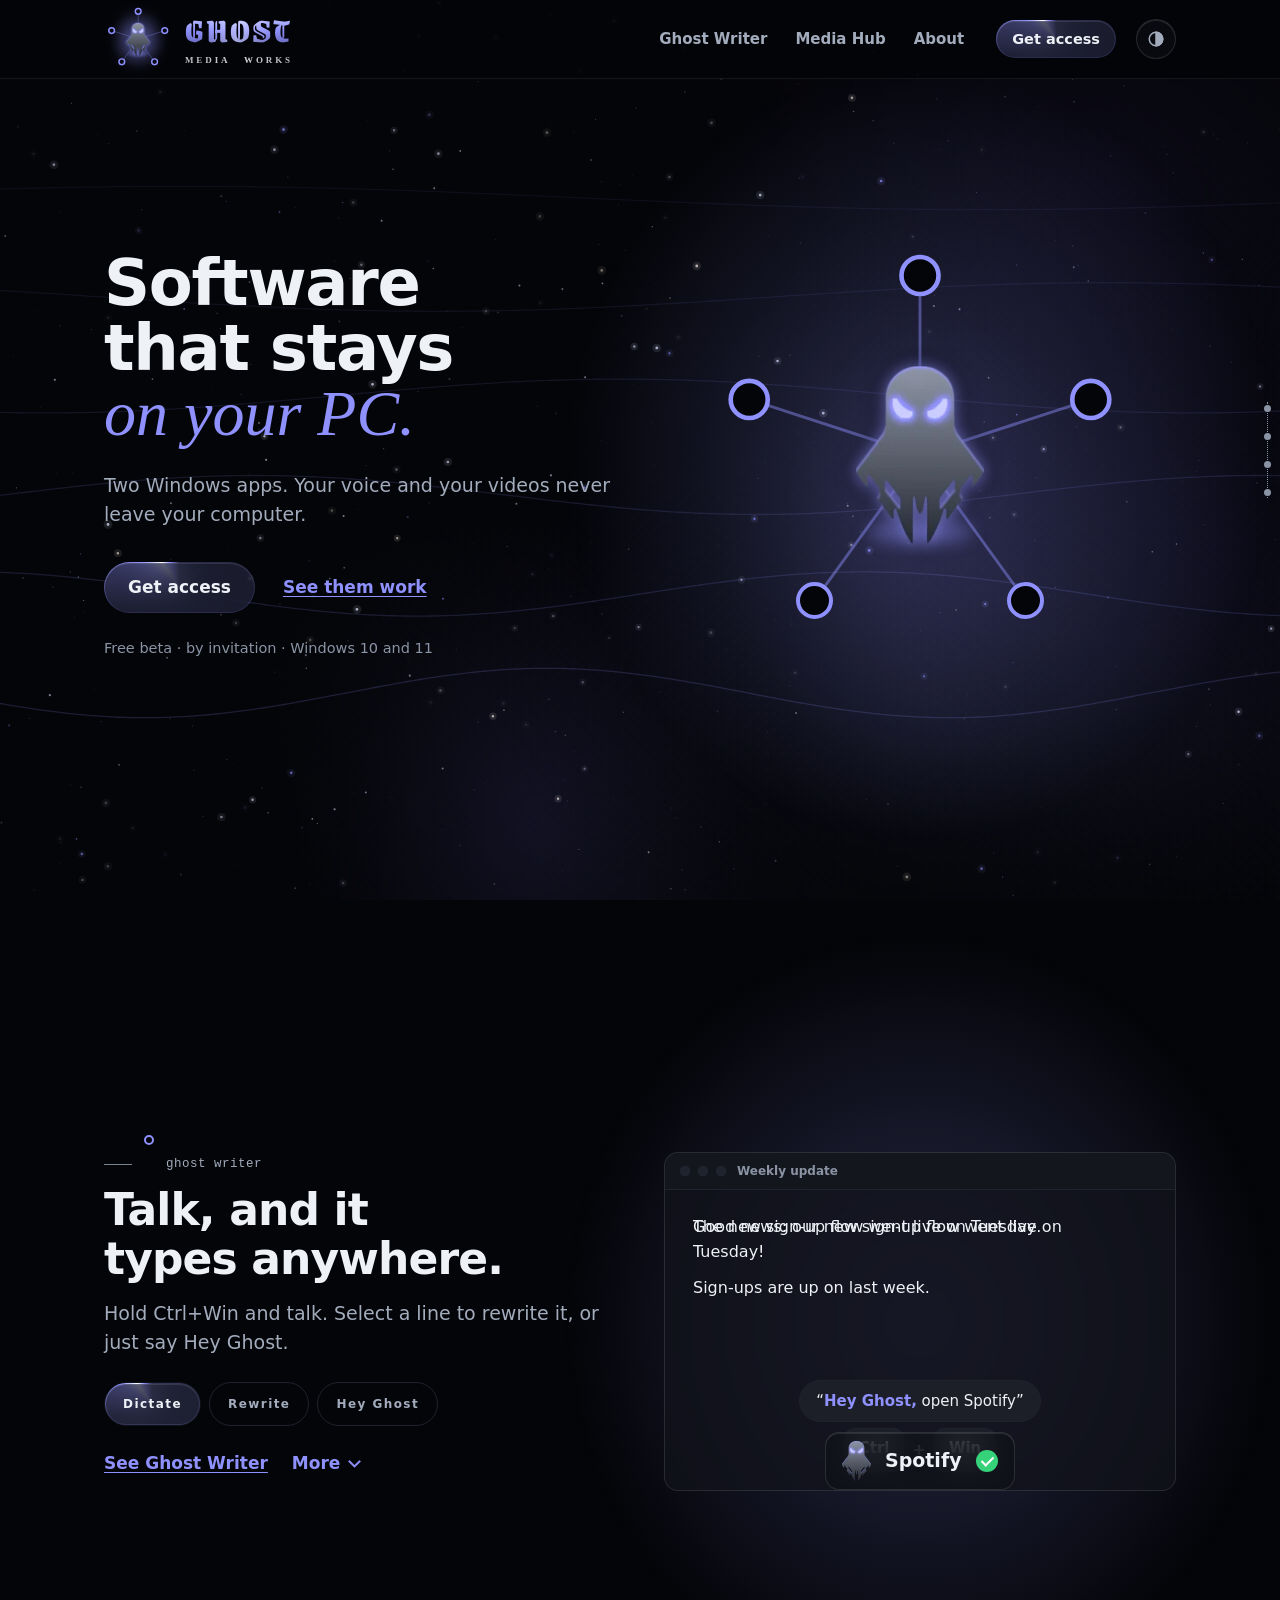
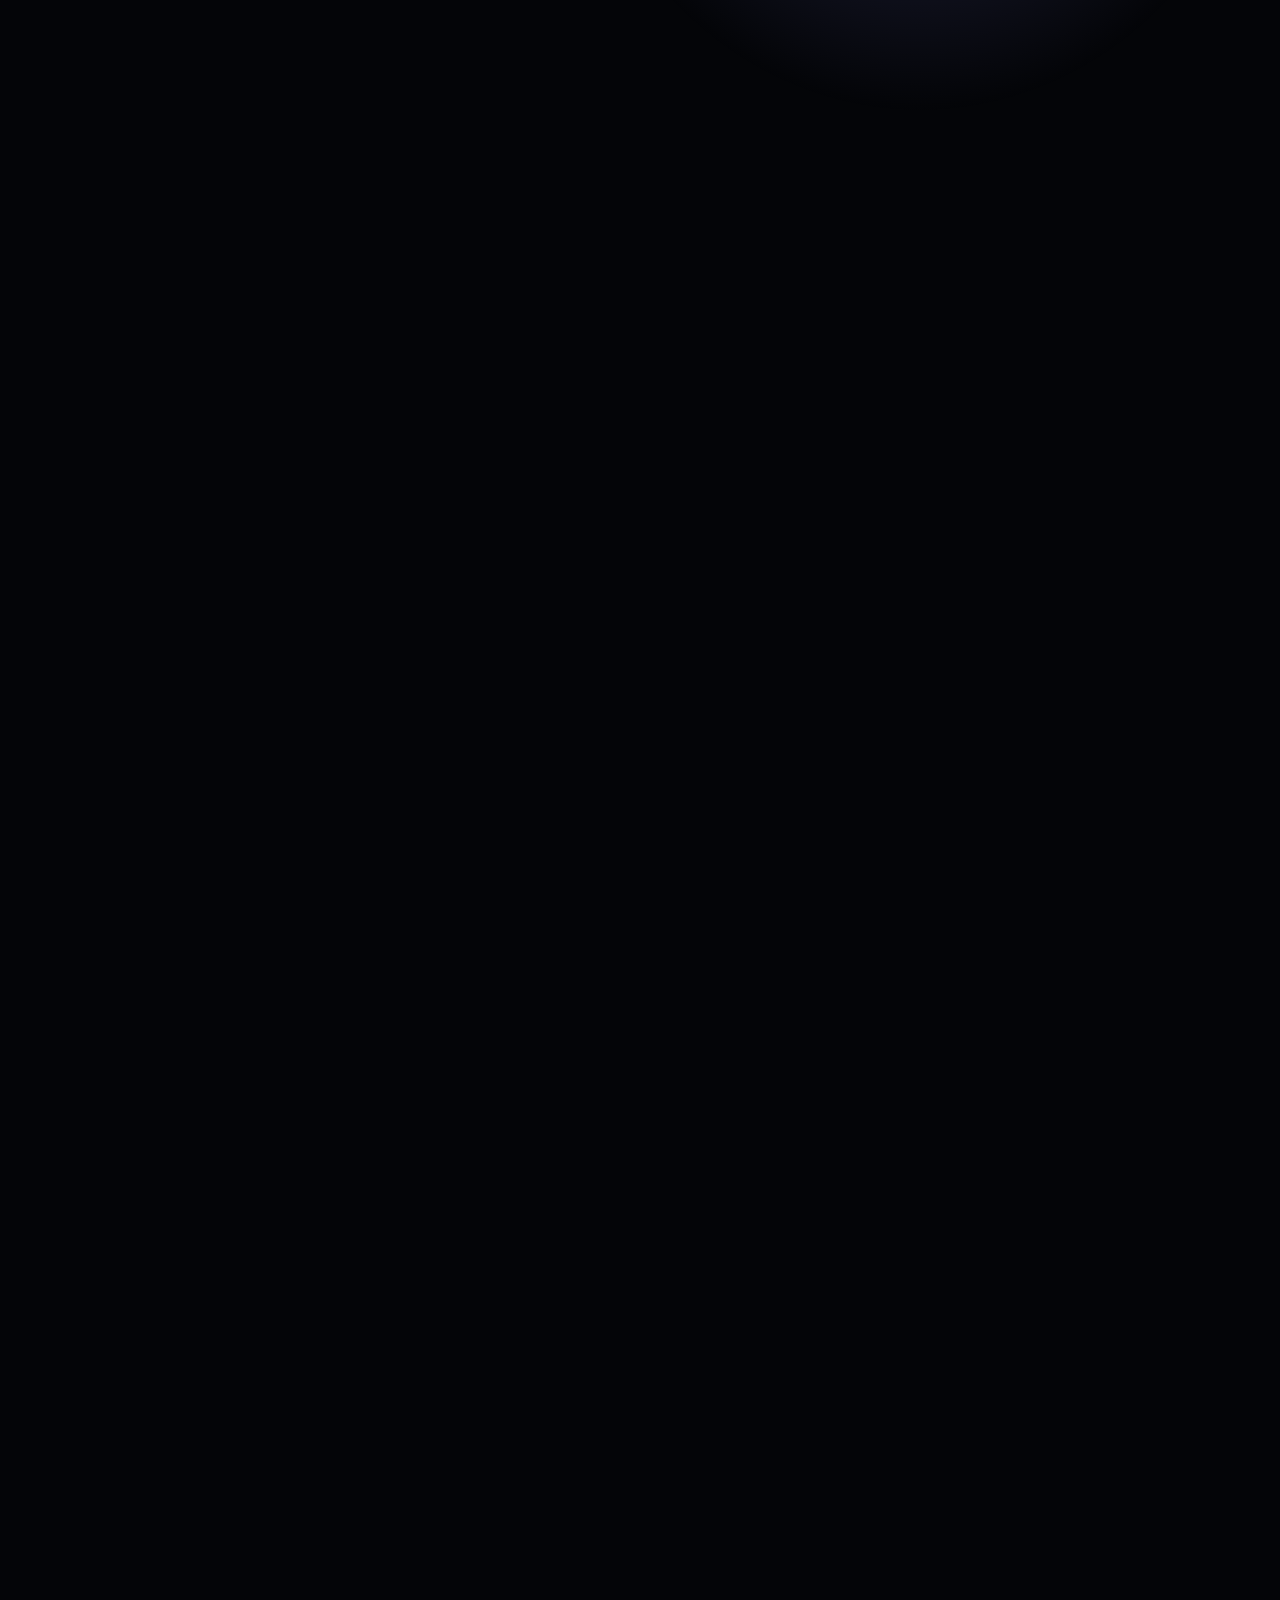
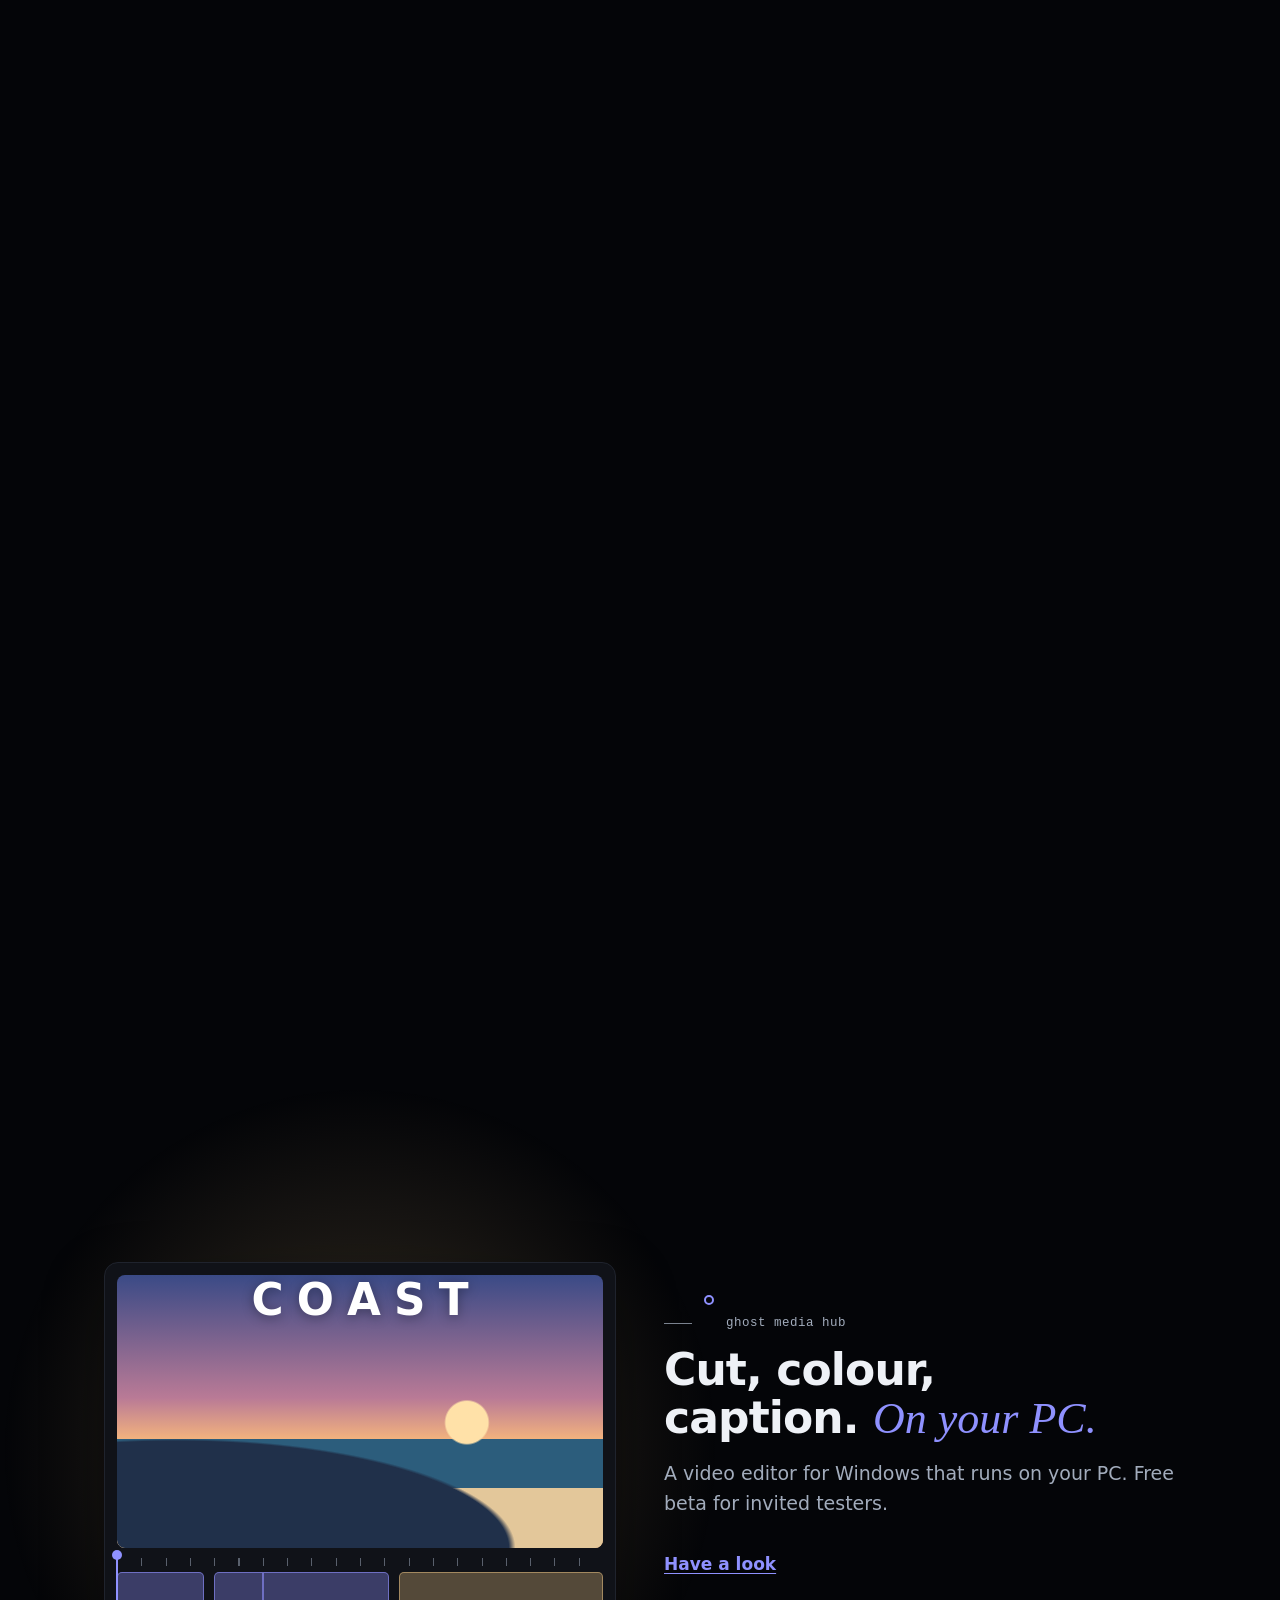
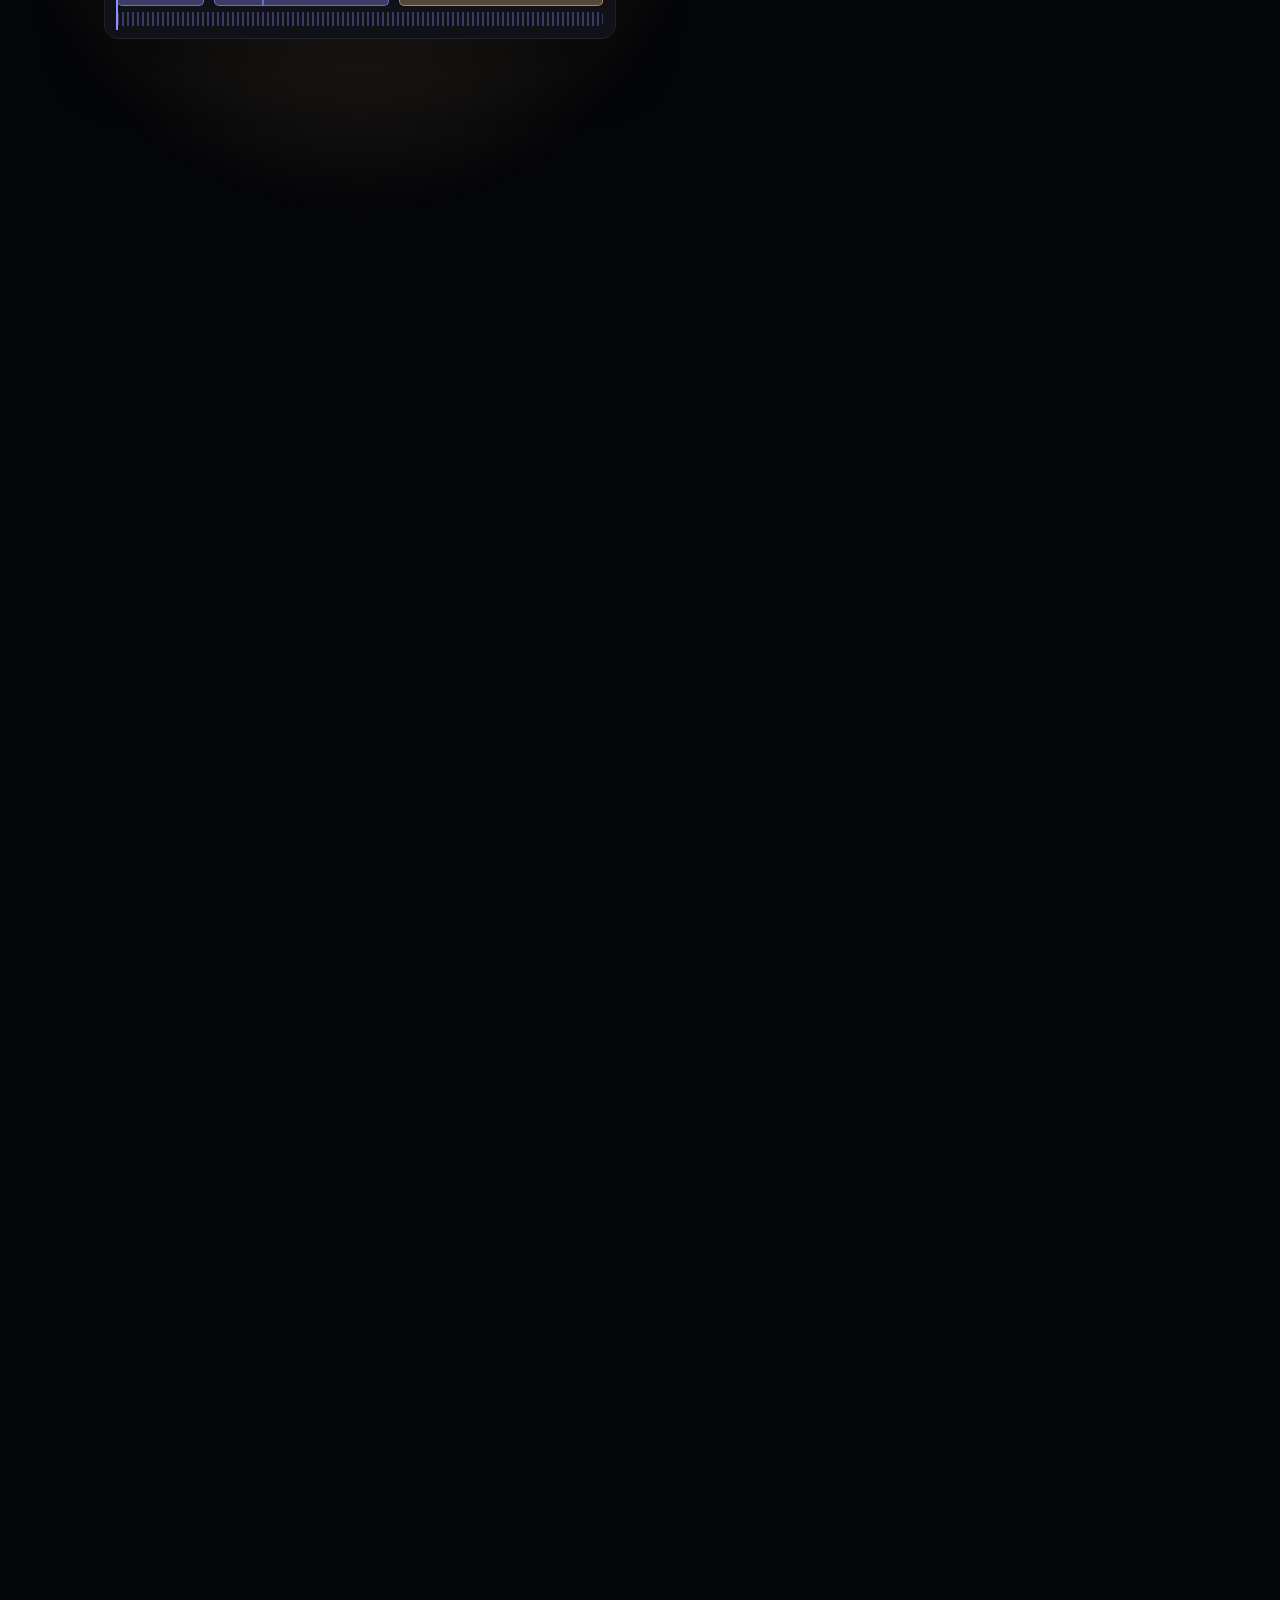
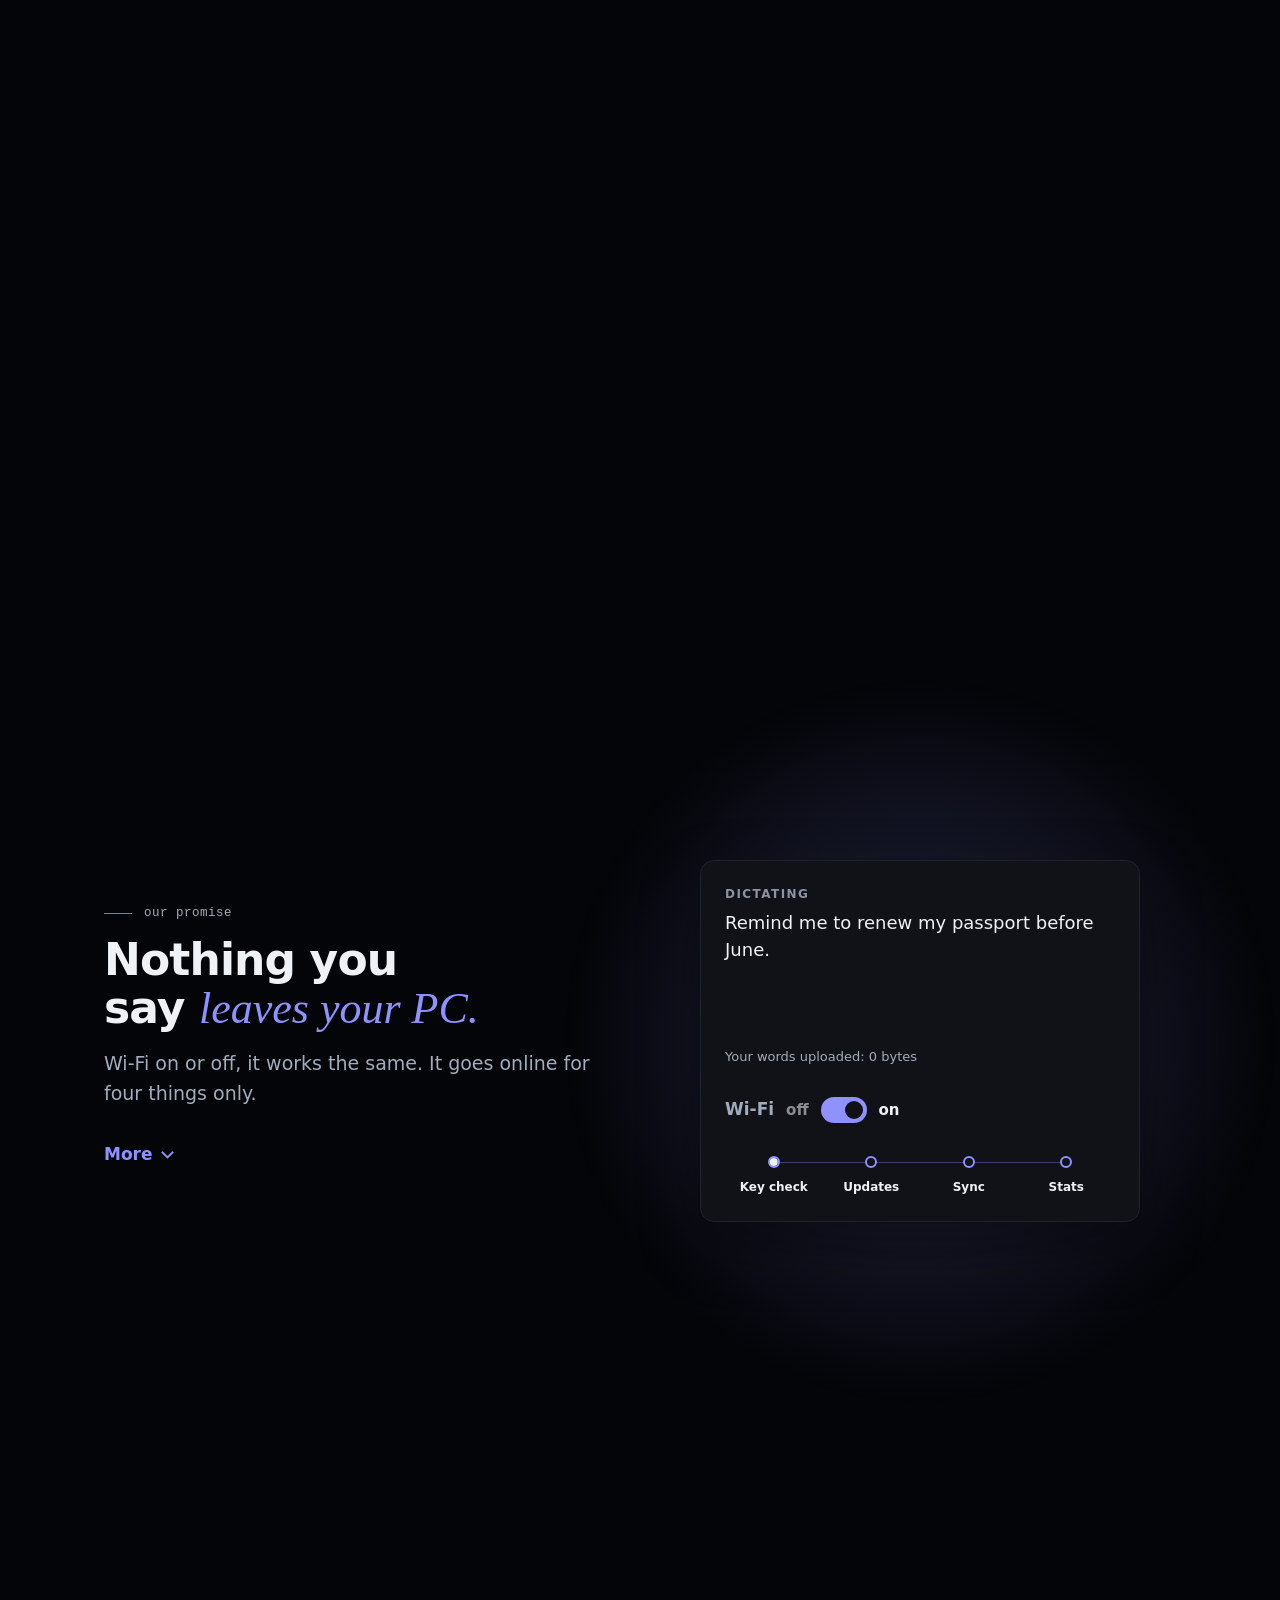
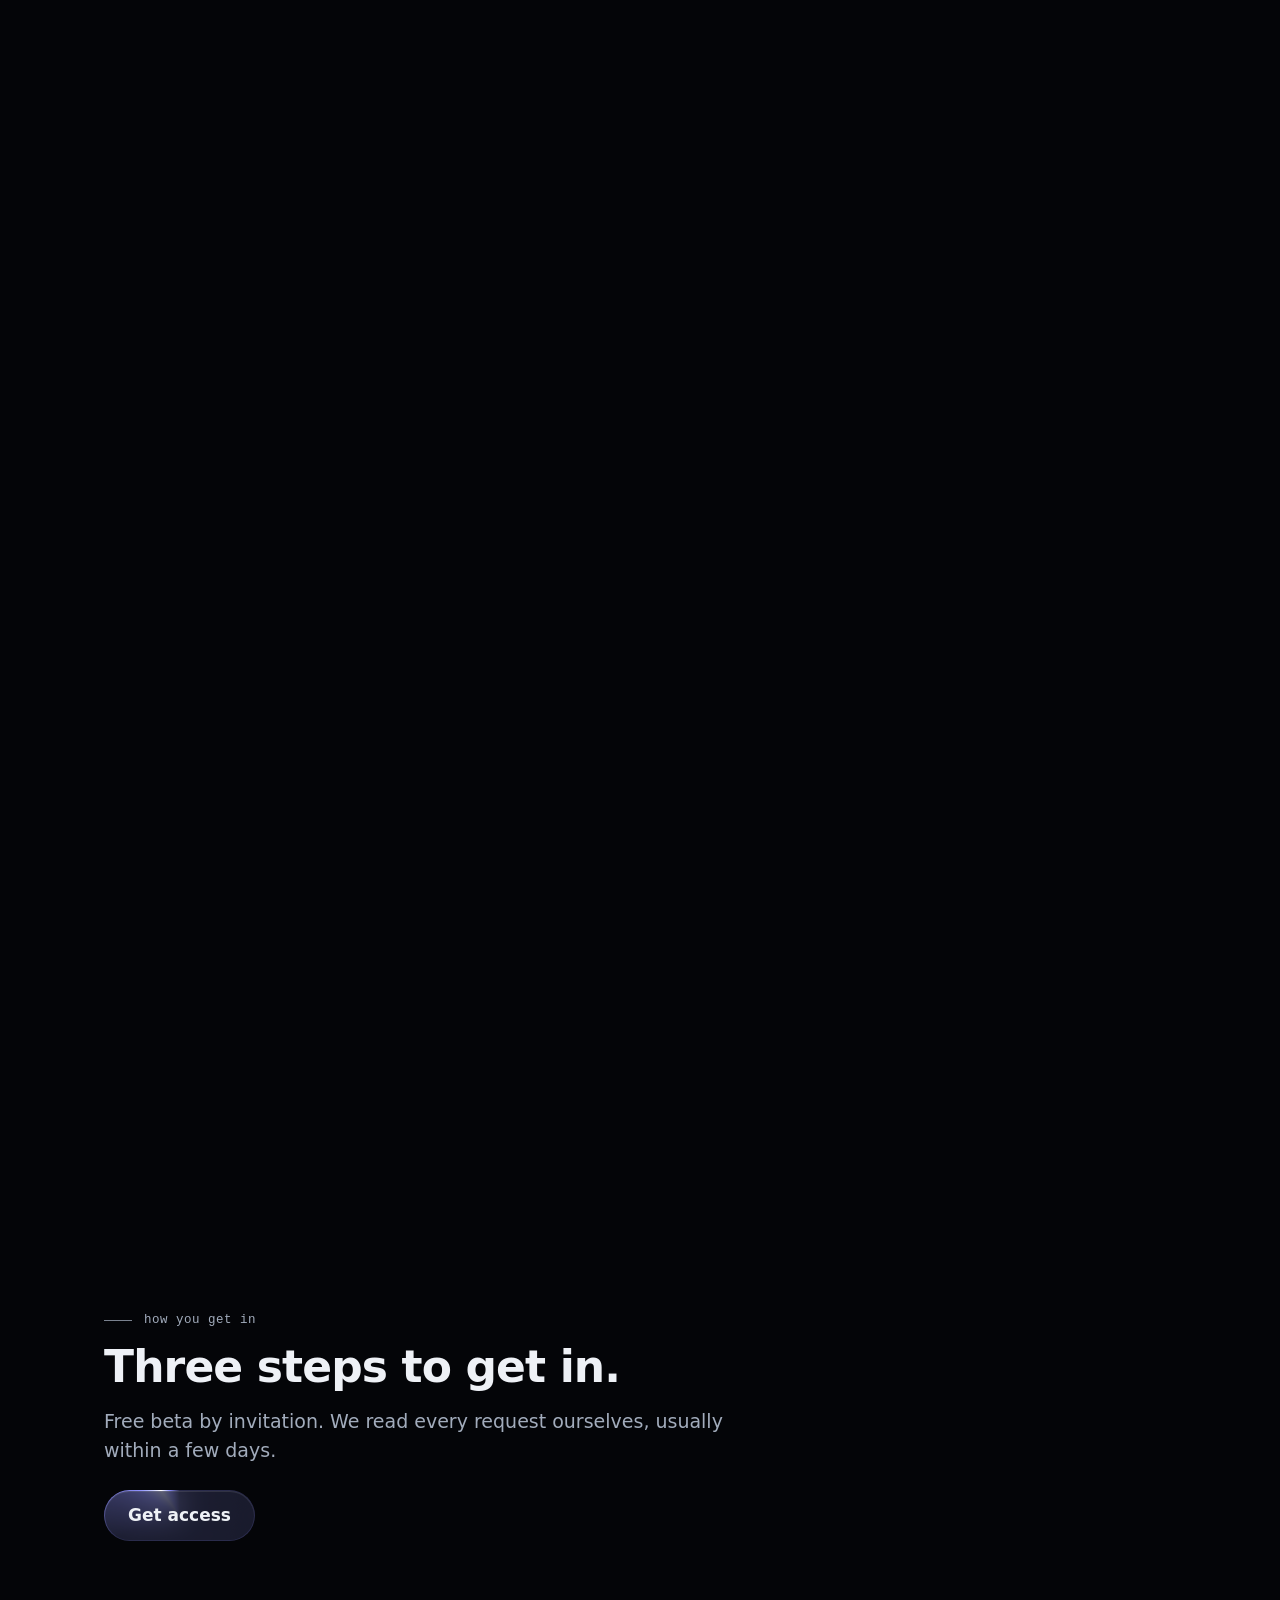
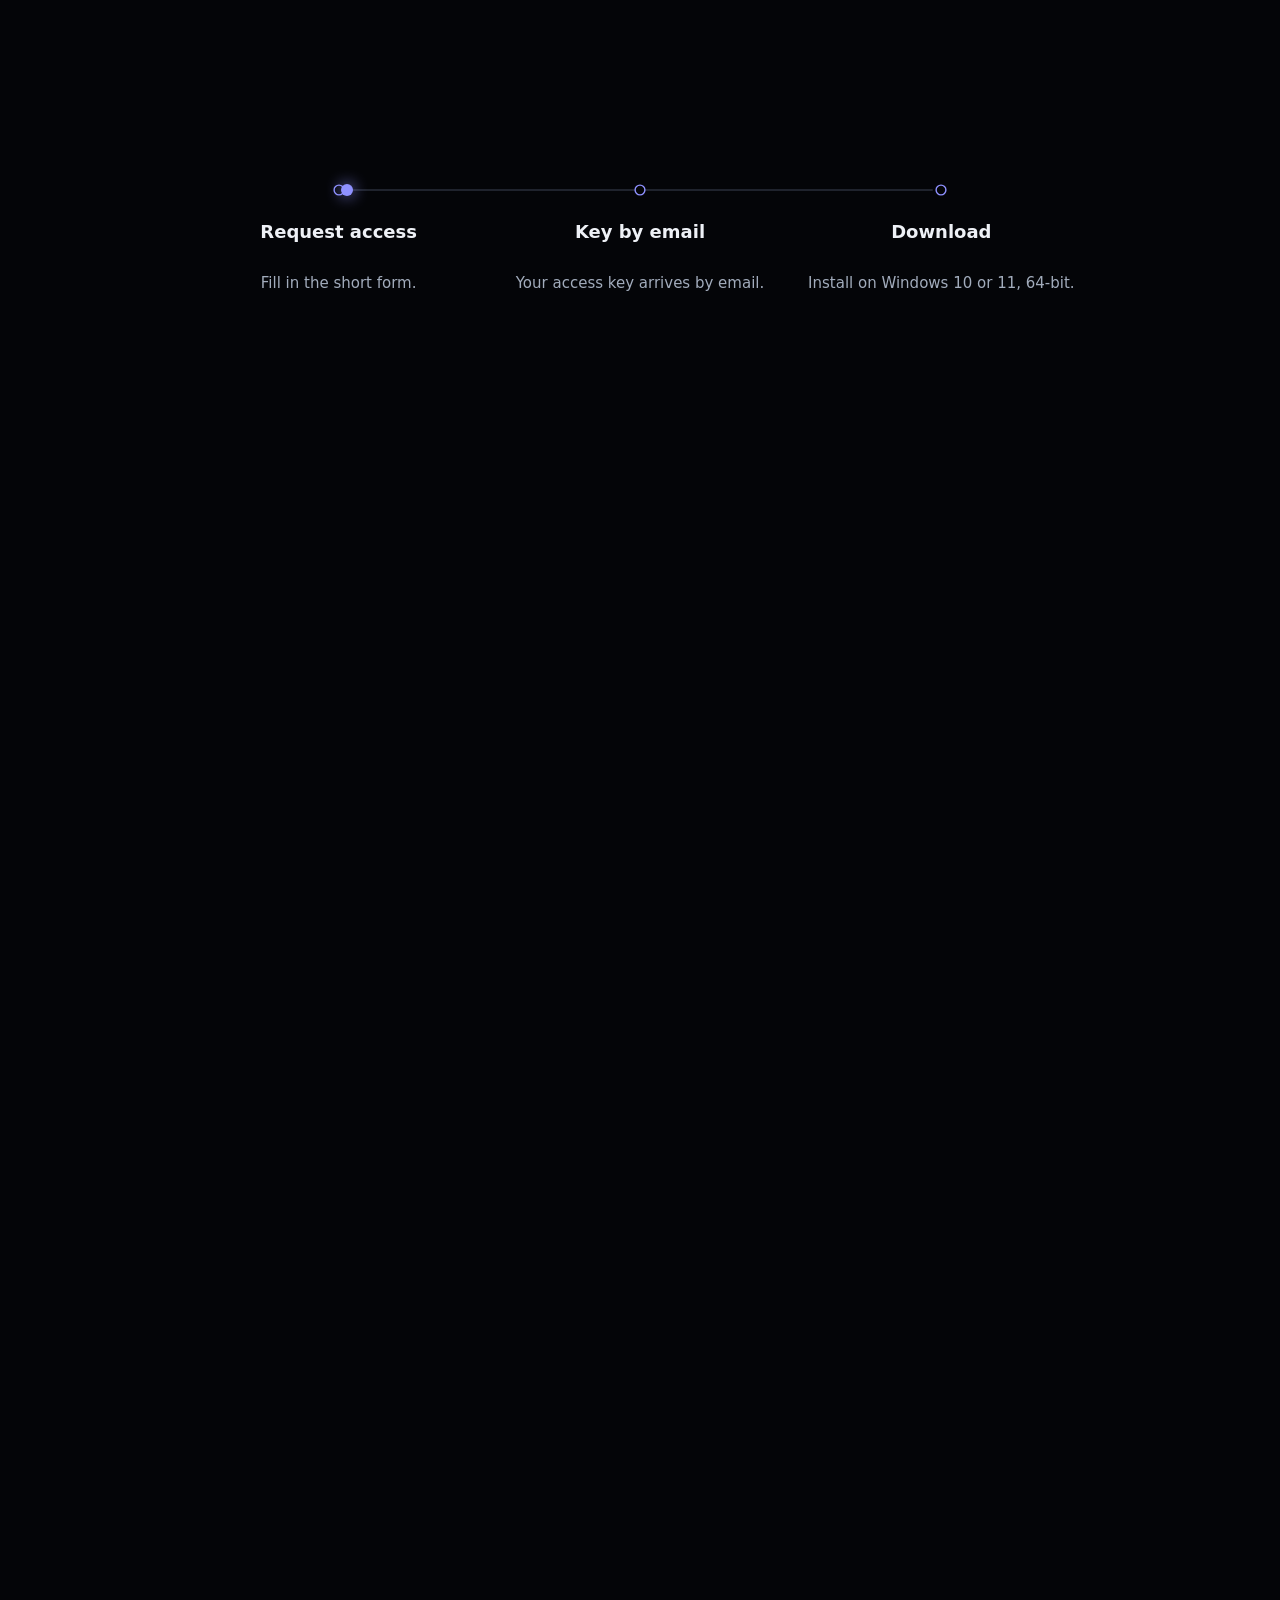
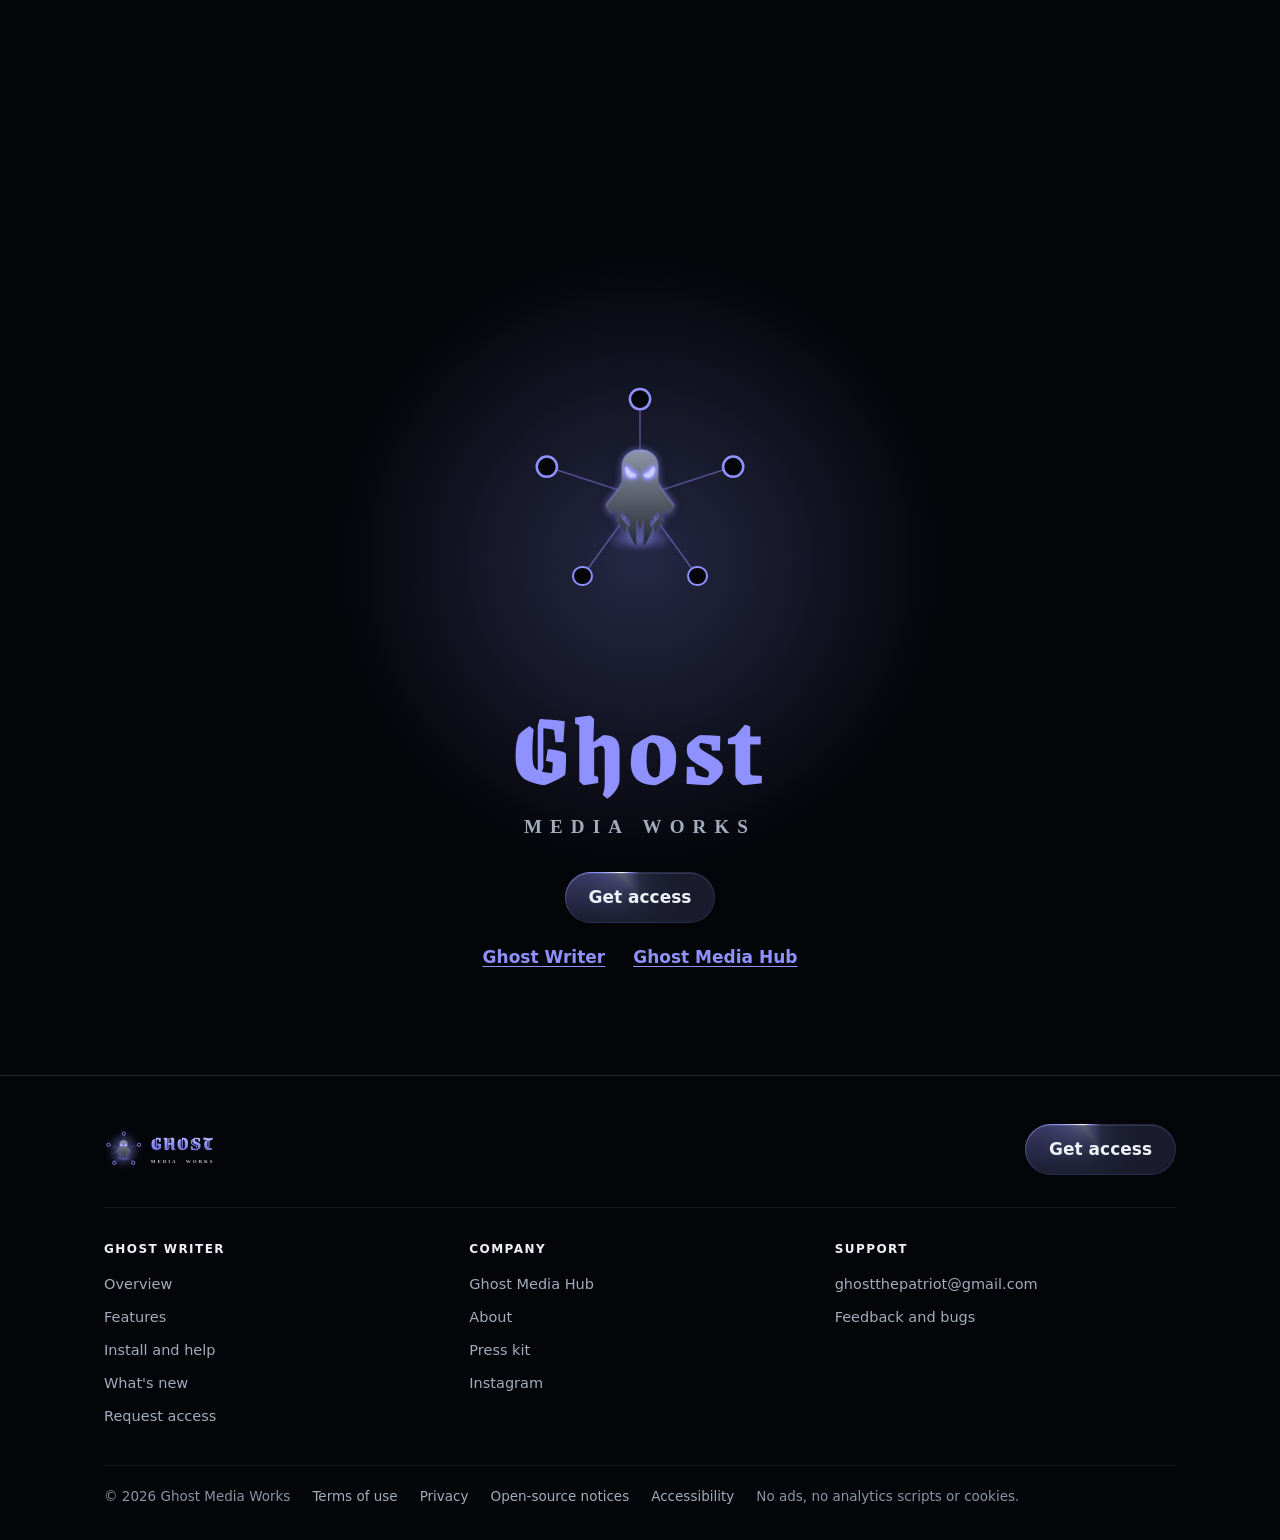
==== commit d61a2dd2: "Website: index.html (7.2.1)" ====
--- a/index.html
+++ b/index.html
@@ -22,11 +22,11 @@
 <link rel="apple-touch-icon" href="/assets/icons/apple-touch-icon.png">
 <link rel="manifest" href="/site.webmanifest">
 <link rel="preload" href="/assets/fonts/GrenzeGotisch-Site.woff" as="font" type="font/woff" crossorigin>
-<link rel="stylesheet" href="/assets/site.cd4bebedfd.css">
+<link rel="stylesheet" href="/assets/site.ba0b8dfc9c.css">
 <link rel="stylesheet" href="/assets/scenes.77559ba7a5.css">
 <link rel="stylesheet" href="/assets/request.55162ab120.css">
 <link rel="stylesheet" href="/assets/home.2869823cc8.css">
-<script src="/assets/head.4cda8fda39.js"></script><!-- theme, old-link forwarding, intro flag: runs before the page paints (no defer) -->
+<script src="/assets/head.3d74d729cb.js"></script><!-- theme, old-link forwarding, intro flag: runs before the page paints (no defer) -->
 <script type="application/ld+json">
 {
  "@context": "https://schema.org",
@@ -112,6 +112,7 @@
      the two travelling nodes, the selection and the rewrite swap, the Media Hub editor, the online stops and their packet,
      the path and its light, the closing halo, and the H2 chips jumping the playhead. -->
 <section class="hero-film scene h-hero" data-scene="umbrella" data-play="1600" data-home aria-labelledby="hero-t">
+  <canvas class="wave-field" aria-hidden="true"></canvas>
   <div class="wrap hero-in">
     <div class="hero-words">
       <h1 id="hero-t">Software that stays <em>on your PC.</em></h1>
@@ -361,11 +362,12 @@
   </div>
 </dialog>
 
-<script src="/assets/site.ed3da27f30.js" defer></script>
+<script src="/assets/site.d19b90ec26.js" defer></script>
 <script src="/assets/logo.b5ae365e06.js" defer></script>
 <script src="/assets/stars.e5c827dea4.js" defer></script>
 <script src="/assets/media/pill.js" defer></script>
-<script src="/assets/scenes.37d79b3e3c.js" defer></script>
+<script src="/assets/scenes.6a7c0b8fda.js" defer></script>
+<script src="/assets/motion.9c7dc568f1.js" defer></script>
 <script src="/assets/request.4b66f7353a.js" defer></script>
 <script src="/assets/home.82ac5c0a92.js" defer></script>
 
--- a/assets/site.ba0b8dfc9c.css
+++ b/assets/site.ba0b8dfc9c.css
@@ -0,0 +1,581 @@
+/* Ghost Media Works website: one stylesheet for every page.
+   Colours follow the app (dev/DESIGN-SYSTEM.md section 1): one indigo, no purple, no gradient headings. */
+/* The gothic font, cut down by build_site.py to the letters the site uses (OFL; licence in assets/fonts). */
+@font-face { font-family: "Grenze Gotisch"; font-weight: 800; font-display: swap;
+  src: url("/assets/fonts/GrenzeGotisch-Site.woff") format("woff"); }
+
+:root {
+  --bg: #040508; --card: #101218; --tile: #14161d; --raised: #1c1f28; --border: #1f232d;  /* near-black (owner, 2026-11-03) */
+  --text: #eef1f6; --muted: #a2acbc; --faint: #8a94a5;
+  --accent: #8f91ff; --accent-hover: #a4a6ff; --on-accent: #0f1116; --accent-soft: #262a4a; --accent-soft-text: #b8baff; --ring-dim: color-mix(in srgb, var(--accent) 28%, transparent); --ring-glow: color-mix(in srgb, var(--accent) 70%, transparent);
+  --good: #36d27a; --warn: #ffb454;
+  --edge: rgba(255,255,255,.07); --shadow: rgba(0,0,0,.45); --glow: rgba(143,145,255,.16); --sheen: rgba(255,255,255,.95);
+  color-scheme: dark;
+}
+:root[data-theme="light"] {
+  --bg: #f3f5f9; --card: #ffffff; --tile: #f6f8fb; --raised: #eceff4; --border: #dfe3ea;
+  --text: #121826; --muted: #4a5566; --faint: #5b6678;
+  --accent: #4f52e0; --accent-hover: #4346cc; --on-accent: #ffffff; --accent-soft: #e6e7ff; --accent-soft-text: #3a3dc0;  /* --ring-dim / --ring-glow follow --accent from :root */
+  --good: #15803d; --warn: #b45309;
+  --edge: rgba(17,24,39,.09); --shadow: rgba(17,24,39,.10); --glow: rgba(79,82,224,.10); --sheen: rgba(255,255,255,.7);
+  color-scheme: light;
+}
+
+* { box-sizing: border-box; }
+html { -webkit-text-size-adjust: 100%; background: var(--bg); }
+body { margin: 0; background: var(--bg); color: var(--text); overflow-wrap: break-word;
+  font: 17px/1.6 "Segoe UI Variable Text", "Segoe UI", system-ui, -apple-system, "Helvetica Neue", sans-serif; }
+img { max-width: 100%; height: auto; }
+/* ==== site film: the starfield ground (assets/stars.js; owner's pick, 2026-11-03) ====
+   Dark theme only: stars.js sets html.stars while it draws, the body goes see-through and the drawn windows, cards
+   and pop-ups become frosted glass over the stars. Light theme keeps its plain ground. */
+canvas.stars { position: fixed; inset: 0; z-index: -2; width: 100%; height: 100%; pointer-events: none; }  /* under the wave field (-1) */
+html.stars body { background: transparent; }
+html.stars .scene .window, html.stars .scene .confirm, html.stars .scene .dialog, html.stars .scene .toast, html.stars .card,
+html.stars .faq details, html.stars .change, html.stars .theme-button, html.stars .button::after, html.stars .btn::after,
+html.stars .scene .chip[aria-pressed="true"]::after {
+  background: color-mix(in srgb, var(--card) 55%, transparent); backdrop-filter: blur(16px); -webkit-backdrop-filter: blur(16px);
+  border-color: rgba(255,255,255,.12); box-shadow: inset 0 1px 0 rgba(255,255,255,.1); }
+html.stars .scene .window.doc .body { background: color-mix(in srgb, var(--tile) 45%, transparent); }
+/* the serif word: the accent phrase of every headline (owner, 2026-11-03; system serif until a licensed one is OK'd) */
+:root { --serif: Georgia, "Times New Roman", serif; --mono: ui-monospace, "Cascadia Mono", Consolas, monospace; }
+.hero-film h1 em, .scene h2 em { font-family: var(--serif); font-style: italic; font-weight: 400; letter-spacing: 0; }
+/* ==== /starfield ==== */
+a { color: var(--accent); text-underline-offset: 3px; }
+a:hover { color: var(--accent-hover); }
+:focus-visible { outline: 3px solid var(--accent); outline-offset: 3px; border-radius: 6px; }
+code { font: 14px/1.5 Consolas, "Cascadia Mono", ui-monospace, monospace; overflow-wrap: anywhere; }
+h1, h2, h3 { line-height: 1.15; letter-spacing: -.01em; }
+h3 { font-size: 20px; margin: 0 0 6px; }
+p { margin: 0 0 14px; }
+.wrap { max-width: 1120px; margin: 0 auto; padding: 0 24px; }
+@media (max-width: 600px) { .wrap { padding: 0 16px; } }
+.skip { position: absolute; left: 12px; top: -60px; z-index: 100; background: var(--accent); color: var(--on-accent);
+  padding: 10px 16px; border-radius: 10px; font-weight: 700; text-decoration: none; }
+.skip:focus { top: 12px; }
+.visually-hidden { position: absolute !important; width: 1px; height: 1px; overflow: hidden; clip: rect(0 0 0 0); white-space: nowrap; }
+
+/* each theme shows its own pictures: <img> pictures are <picture>s (build_site themed()); CSS ones load only for the
+   showing theme */
+:root[data-theme="light"] .lg-gh { background-image: url("/assets/ghost-light-160.webp"); }
+:root[data-theme="light"] .ghost-art .ghost { background-image: url("/assets/ghost-light-float-600.webp"); }
+
+/* header (site film, PLAN.html chapter 06): the logo, three links (Ghost Writer, Media Hub, About), one "Get access"
+   and the theme switch. It slides away as the visitor scrolls down and returns on the first scroll up (site.js sets
+   .bar-away: transform only, never within the first 80 px, always shown at the top). Phones (under 721 px): the logo,
+   Get access and the theme switch; the three links live in the chapter pill's list (site.js). Without a script they
+   show as a second row under the logo. Padding, height and logo size are what the intro hand-off was measured at. */
+.site-header { position: sticky; top: 0; z-index: 50; background: var(--bg); background: color-mix(in srgb, var(--bg) 94%, transparent);
+  border-bottom: 1px solid var(--edge); transition: transform 300ms var(--ease, cubic-bezier(.2,.7,.2,1)); }
+.site-header.bar-away { transform: translateY(calc(-100% - 1px)); }
+.site-header .inner { display: flex; align-items: center; gap: 12px 20px; min-height: 64px; flex-wrap: wrap; position: relative;
+  padding-top: 5px; padding-bottom: 5px; }
+.brand { margin-right: auto; min-width: 0; }
+.brand:hover { color: var(--text); }
+
+/* The logo (owner's pick 2026-11-01, "Badge + shockwave"): the ghost in its five-node hub, gothic GHOST,
+   MEDIA WORKS in small caps stretched to GHOST's width. Sizes are em of .lg's font-size (10px = design size).
+   Header only, and only under html.motion: a gentle sway and the hub's quiet pulses (CSS); logo.js adds the
+   click shockwave. Footer (.lg-still), no script or reduced motion: the same artwork, still. */
+.lg { display: flex; align-items: center; font-size: 9px; line-height: 1; color: var(--text); text-decoration: none;
+  -webkit-tap-highlight-color: transparent; }
+.lg-press, .lg-sway { display: flex; align-items: center; transform-origin: 50% 50%; }
+.lg-orb { position: relative; flex-shrink: 0; display: grid; place-items: center; width: 7.6em; height: 7.6em; margin-right: 1.4em; }
+.lg-hub { position: absolute; inset: 0; width: 100%; height: 100%; overflow: visible; }
+.lg-halo { position: absolute; inset: .4em; border-radius: 50%; opacity: .5;
+  background: radial-gradient(circle, color-mix(in srgb, var(--accent) 32%, transparent) 0%, transparent 66%); }
+/* the ghost: a CSS picture, so only the showing theme's file is fetched */
+.lg-gh { position: relative; display: block; width: 3.6em; height: 4.7em; filter: drop-shadow(0 0 1.2em var(--accent));
+  background: url("/assets/ghost-dark-160.webp") center / contain no-repeat; }
+.lg-lns path { fill: none; stroke: color-mix(in srgb, var(--accent) 35%, transparent); stroke-width: 1; }
+.lg-pus path, .lg-pis path { fill: none; stroke: var(--accent); stroke-width: 2; stroke-linecap: round; stroke-dasharray: 16 300; stroke-dashoffset: 16; }
+.lg-pis path { filter: drop-shadow(0 0 3px var(--accent)); }
+.lg-nds circle, .lg-rgs circle { stroke: var(--accent); transform-box: fill-box; transform-origin: center; }
+.lg-nds circle { fill: var(--bg); stroke-width: 1.6; }
+.lg-rgs circle { fill: none; stroke-width: 1; opacity: 0; }
+.lg-col { position: relative; display: inline-flex; flex-direction: column; }
+.lg-w { display: block; font-family: "Grenze Gotisch", "Old English Text MT", serif; font-weight: 800; font-size: 3.8em; color: var(--accent);
+  letter-spacing: .06em; margin-right: -.06em; white-space: nowrap; }
+.lg-l { display: inline-block; transform-origin: 50% 85%; }
+/* width 0 + min-width 100%: GHOST alone sets the width, MEDIA WORKS spreads to its edges */
+.lg-mw { display: flex; justify-content: space-between; align-items: center; width: 0; min-width: 100%; margin-top: .4em; opacity: .8;
+  font: 600 1.5em/1 "Palatino Linotype", Palatino, "Book Antiqua", Georgia, serif; font-variant: small-caps; white-space: nowrap; }
+.lg-mw > span { display: inline-block; }
+.lg-mw .lg-sp { width: .8em; }
+.lg-spec { display: none; }
+@supports ((background-clip: text) or (-webkit-background-clip: text)) {
+  /* brushed metal: on each letter (on the word, letters would vanish while they move) */
+  .lg-col > .lg-w .lg-l { color: transparent; -webkit-background-clip: text; background-clip: text;
+    background-image: linear-gradient(180deg, color-mix(in srgb, var(--accent) 45%, #fff) 0%, var(--accent) 50%, color-mix(in srgb, var(--accent) 68%, #000) 100%); }
+  /* the highlight across the metal: a copy of the letters on top */
+  .site-header .lg-spec { position: absolute; inset: 0; display: flex; flex-direction: column; pointer-events: none; opacity: .38; }
+  .lg-spec .lg-w, .lg-spec .lg-mw { color: transparent; -webkit-background-clip: text; background-clip: text;
+    background-image: linear-gradient(100deg, transparent 40%, var(--sheen) 50%, transparent 60%); background-size: 320% 100%; background-position: 50% 0; }
+}
+html.motion .site-header .lg-sway { animation: lg-sway 16s linear infinite; }
+html.motion .site-header .lg-spec .lg-w, html.motion .site-header .lg-spec .lg-mw { animation: lg-sheen 16s linear infinite; }
+html.motion .site-header .lg-gh { animation: lg-float 6s ease-in-out infinite; }
+html.motion .site-header .lg-pus path { animation: lg-pulse 2.4s linear infinite; }
+html.motion .site-header .lg-nds circle { animation: lg-node 2.4s ease-in-out infinite; }
+.lg-pus path:nth-child(2), .lg-nds circle:nth-child(2) { animation-delay: .48s; }
+.lg-pus path:nth-child(3), .lg-nds circle:nth-child(3) { animation-delay: .96s; }
+.lg-pus path:nth-child(4), .lg-nds circle:nth-child(4) { animation-delay: 1.44s; }
+.lg-pus path:nth-child(5), .lg-nds circle:nth-child(5) { animation-delay: 1.92s; }
+html.lg-paused .site-header .lg * { animation-play-state: paused !important; }  /* tab hidden or header off screen (logo.js) */
+@keyframes lg-sway {
+  0%, 100% { transform: perspective(560px) rotateY(0deg) rotateX(2deg); } 12.5% { transform: perspective(560px) rotateY(3deg) rotateX(1.4deg); }
+  25% { transform: perspective(560px) rotateY(4.2deg) rotateX(0deg); } 37.5% { transform: perspective(560px) rotateY(3deg) rotateX(-1.4deg); }
+  50% { transform: perspective(560px) rotateY(0deg) rotateX(-2deg); } 62.5% { transform: perspective(560px) rotateY(-3deg) rotateX(-1.4deg); }
+  75% { transform: perspective(560px) rotateY(-4.2deg) rotateX(0deg); } 87.5% { transform: perspective(560px) rotateY(-3deg) rotateX(1.4deg); } }
+@keyframes lg-sheen { 0%, 100% { background-position: 54% 0; } 12.5% { background-position: 40% 0; } 25% { background-position: 32% 0; }
+  37.5% { background-position: 34% 0; } 50% { background-position: 46% 0; } 62.5% { background-position: 60% 0; }
+  75% { background-position: 68% 0; } 87.5% { background-position: 66% 0; } }
+@keyframes lg-float { 50% { transform: translateY(-.2em); } }
+@keyframes lg-pulse { from { stroke-dashoffset: 16; } to { stroke-dashoffset: -100; } }
+@keyframes lg-node { 0%, 76%, 100% { fill: var(--bg); } 87% { fill: var(--accent); } }
+/* the click's shockwave rings (logo.js), clipped to the header bar */
+.lg-waves { position: absolute; inset: 0; overflow: hidden; pointer-events: none; }
+.lg-ring { position: absolute; border-radius: 50%; border: 1px solid var(--accent); opacity: 0;
+  box-shadow: 0 0 14px color-mix(in srgb, var(--accent) 40%, transparent), inset 0 0 14px color-mix(in srgb, var(--accent) 25%, transparent); }
+.main-nav { display: flex; gap: 4px; align-items: center; }
+.main-nav a { color: var(--muted); text-decoration: none; font-weight: 600; font-size: 15px;
+  padding: 8px 12px; border-radius: 999px; white-space: nowrap; }
+.main-nav a:hover { color: var(--text); background: var(--raised); }
+.main-nav a[aria-current] { color: var(--text); background: var(--raised); box-shadow: inset 0 0 0 1px var(--edge); }
+.header-cta { flex-shrink: 0; }
+.theme-button { display: grid; place-items: center; flex-shrink: 0; width: 40px; height: 40px; border-radius: 50%; border: 1px solid var(--border);
+  background: var(--card); color: var(--muted); cursor: pointer; padding: 0; }
+.theme-button:hover { color: var(--text); }
+.theme-button svg { width: 18px; height: 18px; }
+@media (max-width: 720px) {
+  .site-header .inner { gap: 6px 10px; min-height: 56px; padding-top: 4px; padding-bottom: 4px; }
+  html.js .site-header .inner { flex-wrap: nowrap; }
+  .site-header .lg { font-size: clamp(5.4px, 1.8vw, 6.8px); }
+  .header-cta { min-height: 40px; padding: 6px 14px; font-size: 14px; }
+  html.js .main-nav { display: none; }
+  html:not(.js) .main-nav { order: 3; flex: 1 1 100%; flex-wrap: wrap; padding-bottom: 6px; }
+}
+@media (max-width: 340px) { .header-cta { padding: 6px 10px; } }
+
+/* buttons: the hairline ring (owner's pick, 2026-11-03, take 4 of dev\design\site-film\button-options-6.html).
+   A 1 px ring of dim indigo with a white-hot bar circling it (::before, a square that turns: transform only, cheap),
+   the body (::after) in the card colour. Hover: the bar speeds up, the body brightens, the button lifts. No fill.
+   The ring turns only under html.motion (head.js: not with reduced motion). Secondary buttons keep a still ring.
+   .ring = the ring alone, for buttons with their own size (the phone pill's Get access, the help page's Copy). */
+.button, .btn { display: inline-flex; align-items: center; justify-content: center; gap: 10px; min-height: 48px; padding: 12px 24px;
+  border-radius: 999px; font: inherit; font-weight: 700; font-size: 17px; text-decoration: none; }
+.button, .btn, .ring { cursor: pointer; position: relative; isolation: isolate; overflow: hidden;
+  background: transparent; color: var(--text); border: 0; transition: transform .18s var(--ease-out, ease), box-shadow .18s var(--ease-out, ease), color .18s ease; }
+.button::before, .btn::before, .ring::before { content: ""; position: absolute; left: 50%; top: 50%; width: 120%; aspect-ratio: 1; z-index: -2; translate: -50% -50%;
+  background: conic-gradient(var(--ring-dim) 0 70%, var(--accent) 84%, #fff 90%, var(--accent) 94%, var(--ring-dim) 100%); }
+.button::after, .btn::after, .ring::after { content: ""; position: absolute; inset: 1px; z-index: -1; border-radius: inherit; background: var(--card); transition: background .18s ease; }
+html.motion .button::before, html.motion .btn::before, html.motion .ring::before { animation: ring-turn 3s linear infinite; }
+html.motion .button:hover::before, html.motion .btn:hover::before, html.motion .ring:hover::before { animation-duration: 1s; }
+@keyframes ring-turn { to { rotate: 360deg; } }
+/* loops run only on screen (CONTRACT.md rule 6): site.js marks rings and the floating ghost .loop-off while they are
+   off screen, so a page full of buttons doesn't restyle every frame (site-film audit fix, 2026-11-03). !important: the rules that
+   start the loops are more specific (the pressed chip's ring, the logo's paths); a pause must always win. */
+html.motion .loop-off::before, html.motion .loop-off .ghost, html.motion .loop-off .floor { animation-play-state: paused !important; }
+.button:hover, .btn:hover, .ring:hover { color: var(--text); transform: translateY(-2px); box-shadow: 0 14px 30px -14px var(--ring-glow); }
+.button:hover::after, .btn:hover::after, .ring:hover::after { background: var(--raised); }
+.button:active, .btn:active, .ring:active { transform: scale(.97); transition-duration: 90ms; }
+.button.secondary::before, html.motion .button.secondary::before { background: var(--ring-dim); animation: none; }
+.button.small { min-height: 38px; padding: 7px 16px; font-size: 14.5px; }
+.button svg { width: 20px; height: 20px; flex-shrink: 0; }
+.button[disabled] { opacity: .6; cursor: progress; }
+.actions { display: flex; flex-wrap: wrap; gap: 12px 20px; align-items: center; }
+.text-link { font-weight: 600; }
+.hero-actions .text-link, .closing-more .text-link { display: inline-flex; align-items: center; min-height: 44px; }
+
+/* page sections */
+main section { padding: 64px 0; scroll-margin-top: 80px; }
+main section + section { border-top: 1px solid var(--edge); }
+@media (max-width: 720px) { main section { padding: 48px 0; scroll-margin-top: 64px; } }
+.lead { color: var(--muted); font-size: 19px; max-width: 680px; margin: 0 0 24px; }
+.center { text-align: center; }
+.muted { color: var(--muted); }
+.small-print { color: var(--faint); font: 500 12.5px/1.6 var(--mono); letter-spacing: .02em; }
+.small-print a { color: var(--muted); }
+.badge { display: inline-flex; align-items: center; gap: 6px; font-size: 13.5px; font-weight: 700; padding: 4px 12px; border-radius: 999px;
+  background: var(--accent-soft); color: var(--accent-soft-text); white-space: nowrap; }
+.badge.plain { background: var(--raised); color: var(--muted); }
+
+/* the floating ghost over his pool of light (the closing band) */
+.ghost-art { position: relative; display: grid; place-items: center; }
+.ghost-art::before { content: ""; position: absolute; width: 80%; aspect-ratio: 1; border-radius: 50%;
+  background: radial-gradient(circle, var(--glow) 0%, transparent 65%); }
+.ghost-art { --gw: min(300px, 62vw); }  /* the ghost's width; his picture is 600:463 tall */
+.ghost-art > * { grid-area: 1 / 1; }
+.ghost-art .ghost { position: relative; z-index: 1; width: var(--gw); aspect-ratio: 600 / 463; animation: float 7s ease-in-out infinite;
+  background: url("/assets/ghost-dark-float-600.webp") center / contain no-repeat; }
+/* The pool of light he floats over: it stays put, a little dimmer and smaller while he rises.
+   Placed where the app's own logo has its floor light (93% down his body). */
+.ghost-art .floor { align-self: end; width: calc(var(--gw) * .78); height: calc(var(--gw) * .2);
+  margin-bottom: calc(var(--gw) * .1); border-radius: 50%;
+  background: radial-gradient(ellipse closest-side, color-mix(in srgb, var(--accent) 60%, transparent), transparent);
+  filter: blur(6px); animation: floor 7s ease-in-out infinite; }
+@keyframes float { 0%, 100% { transform: translateY(4px); } 50% { transform: translateY(-14px); } }
+@keyframes floor { 0%, 100% { opacity: 1; transform: scale(1); } 50% { opacity: .65; transform: scale(.88); } }
+
+/* app screenshots, framed like a window */
+.shot { margin: 0; border-radius: 14px; overflow: hidden; border: 1px solid var(--border); background: var(--card);
+  box-shadow: 0 24px 60px var(--shadow), 0 0 0 1px var(--edge); }
+.shot img { display: block; width: 100%; }
+figcaption { color: var(--faint); font-size: 14.5px; margin-top: 10px; }
+
+/* cards and grids */
+.grid { display: grid; gap: 20px; grid-template-columns: repeat(3, 1fr); }
+.grid.two { grid-template-columns: repeat(2, 1fr); }
+.grid.four { grid-template-columns: repeat(4, 1fr); }
+@media (max-width: 960px) { .grid.four { grid-template-columns: repeat(2, 1fr); } }
+@media (max-width: 860px) { .grid, .grid.two { grid-template-columns: 1fr; } }
+@media (max-width: 520px) { .grid.four { grid-template-columns: 1fr; } }
+.card { background: var(--card); border: 1px solid var(--border); border-radius: 16px; padding: 24px; box-shadow: 0 6px 20px var(--shadow); }
+.card p { color: var(--muted); margin: 0 0 10px; }
+.card p:last-child { margin-bottom: 0; }
+
+kbd { display: inline-block; font: 600 .85em/1 "Segoe UI", system-ui, sans-serif; padding: .3em .55em; border-radius: 7px;
+  background: var(--raised); border: 1px solid var(--border); border-bottom-width: 2px; color: var(--text); }
+
+/* About (4B): the founder */
+.founder-card { display: flex; align-items: center; gap: 24px; max-width: 760px; }
+.founder-photo { width: 128px; height: 128px; flex-shrink: 0; object-fit: cover; object-position: 50% 30%;
+  border-radius: 50%; border: 2px solid var(--accent); box-shadow: 0 0 24px var(--glow); display: block; }
+.founder-card .founder-line { color: var(--text); font-size: 20px; margin-bottom: 6px; }
+@media (max-width: 600px) { .founder-card { flex-direction: column; align-items: flex-start; } }
+
+/* Features: Ghost Writer and Windows voice typing (11B) */
+.compare-wrap { overflow-x: auto; border: 1px solid var(--border); border-radius: 16px; background: var(--card); }
+table.compare { width: 100%; border-collapse: collapse; font-size: 16px; min-width: 560px; }
+.compare th, .compare td { text-align: left; vertical-align: top; padding: 14px 18px; border-bottom: 1px solid var(--edge); }
+.compare thead th { font-size: 15px; color: var(--text); background: var(--tile); }
+.compare tbody th { font-weight: 650; color: var(--text); width: 26%; }
+.compare td { color: var(--muted); }
+.compare tbody tr:last-child > * { border-bottom: 0; }
+.compare td:nth-child(2) { color: var(--text); }
+@media (max-width: 640px) {  /* phones: each line becomes a small block, no sideways scrolling */
+  table.compare { min-width: 0; }
+  .compare thead { position: absolute; width: 1px; height: 1px; overflow: hidden; clip: rect(0 0 0 0); }
+  .compare tr { display: block; padding: 12px 16px; border-bottom: 1px solid var(--edge); }
+  .compare tbody tr:last-child { border-bottom: 0; }
+  .compare th, .compare td { display: block; padding: 0; border: 0; width: auto !important; }
+  .compare tbody th { margin-bottom: 6px; }
+  .compare td { margin: 4px 0; }
+  .compare td::before { content: attr(data-label) ": "; font-weight: 650; color: var(--faint); }
+}
+
+/* What people say (11B; shown only once real quotes exist: build_site quotes_html) */
+.quote blockquote { margin: 0 0 12px; font-size: 18px; color: var(--text); }
+.quote blockquote p { color: var(--text); }
+.quote figcaption { margin: 0; }
+
+/* tick lists and the quoted things you can say */
+.ticks { list-style: none; padding: 0; margin: 0; }
+.ticks li { position: relative; padding-left: 30px; margin: 10px 0; color: var(--muted); }
+.ticks li b { color: var(--text); }
+.ticks li::before { content: ""; position: absolute; left: 2px; top: .45em; width: 14px; height: 8px;
+  border-left: 3px solid var(--accent); border-bottom: 3px solid var(--accent); transform: rotate(-45deg); }
+.say { display: flex; flex-wrap: wrap; gap: 8px; margin: 18px 0 6px; padding: 0; list-style: none; }
+.say li { background: var(--tile); border: 1px solid var(--border); border-radius: 999px; padding: 6px 14px; font-size: 15px; }
+.say li::before { content: "\201C"; color: var(--accent); } .say li::after { content: "\201D"; color: var(--accent); }
+
+/* the request form */
+.request { display: grid; grid-template-columns: .8fr 1.2fr; gap: 40px; align-items: start; }
+@media (max-width: 900px) { .request { grid-template-columns: 1fr; gap: 24px; } }
+.request-form { display: grid; gap: 16px; }
+.request-form label { display: grid; gap: 6px; font-size: 15px; font-weight: 600; color: var(--text); }
+.request-form .hint { font-weight: 400; color: var(--faint); font-size: 14px; }
+.request-form input, .request-form textarea { font: inherit; font-size: 16px; color: var(--text); background: var(--tile); border: 1px solid var(--border);
+  border-radius: 12px; padding: 12px 14px; width: 100%; }
+.request-form input:focus-visible, .request-form textarea:focus-visible { outline: 3px solid var(--accent); outline-offset: 1px; border-color: var(--accent); }
+.request-form [aria-invalid="true"] { border-color: var(--warn); }
+.request-form textarea { min-height: 96px; resize: vertical; }
+.request-form select { font: inherit; font-size: 16px; font-weight: 400; color: var(--text); background: var(--tile); border: 1px solid var(--border);
+  border-radius: 12px; padding: 12px 14px; width: 100%; }
+.request-form select:focus-visible { outline: 3px solid var(--accent); outline-offset: 1px; border-color: var(--accent); }
+.request-form label.tick { display: flex; align-items: flex-start; gap: 12px; cursor: pointer; }
+.request-form label.tick input { width: 22px; height: 22px; margin: 1px 0 0; padding: 0; flex-shrink: 0; accent-color: var(--accent); }
+.request-form label.tick .hint { display: block; }
+.request-form .rq-apps { border: 0; padding: 0; margin: 0; display: flex; flex-wrap: wrap; gap: 8px 24px; }
+.request-form .rq-apps legend { width: 100%; padding: 0; margin-bottom: 6px; }
+.request-form label.tick input[aria-invalid="true"] { outline: 2px solid var(--warn); outline-offset: 2px; }
+.request-form .trap { position: absolute; left: -9999px; width: 1px; height: 1px; overflow: hidden; }
+.request-form button { justify-self: start; }
+.request-form .result { margin: 0; font-weight: 600; min-height: 1.6em; }
+.request-form .result.good { color: var(--good); } .request-form .result.bad { color: var(--warn); }
+.need { list-style: none; padding: 0; margin: 0 0 18px; display: grid; gap: 10px; }
+.need li { display: flex; gap: 10px; color: var(--muted); }
+.need li b { color: var(--text); }
+
+/* download box */
+.download-box { display: flex; flex-wrap: wrap; gap: 20px 32px; align-items: center; justify-content: space-between; }
+.download-box .what b { display: block; font-size: 22px; }
+.download-box .what span { color: var(--muted); }
+.fingerprint { margin-top: 16px; color: var(--faint); font-size: 14px; }
+
+/* questions */
+.faq { display: grid; gap: 12px; max-width: 860px; }
+.faq details { background: var(--card); border: 1px solid var(--border); border-radius: 14px; }
+.faq summary { list-style: none; cursor: pointer; display: flex; justify-content: space-between; align-items: center; gap: 16px;
+  padding: 16px 20px; font-weight: 650; font-size: 17.5px; border-radius: 14px; }
+.faq summary::-webkit-details-marker { display: none; }
+.faq summary::after { content: "+"; flex-shrink: 0; display: grid; place-items: center; width: 28px; height: 28px; border-radius: 50%;
+  background: var(--raised); color: var(--accent); font-weight: 700; transition: transform .2s ease; }
+.faq details[open] summary::after { transform: rotate(45deg); }
+.faq .answer { padding: 0 20px 16px; color: var(--muted); }
+.faq .answer p:last-child { margin-bottom: 0; }
+
+/* what's new (from changelog.py) */
+.changes { display: grid; gap: 14px; }
+.change { background: var(--card); border: 1px solid var(--border); border-radius: 14px; padding: 16px 20px; }
+.change ul { margin: 8px 0 0; padding-left: 20px; color: var(--muted); }
+.more-changes summary { cursor: pointer; color: var(--accent); font-weight: 600; margin: 18px 0 12px; }
+
+/* legal pages */
+.legal { max-width: 780px; padding: 48px 0 64px; }
+.legal h1 { font-size: clamp(32px, 5vw, 44px); margin-bottom: 4px; }
+.legal .updated { color: var(--faint); margin-bottom: 28px; }
+.legal h2 { font-size: 21px; margin: 32px 0 8px; }
+.legal p, .legal li { color: var(--muted); overflow-wrap: anywhere; }
+.legal p.loud { color: var(--text); font-size: 15px; }
+
+/* dialog: "Download Ghost Writer?" */
+dialog.ask { border: 1px solid var(--border); border-radius: 18px; padding: 0; max-width: 460px; width: calc(100% - 32px);
+  background: var(--card); color: var(--text); box-shadow: 0 30px 80px var(--shadow); }
+dialog.ask::backdrop { background: rgba(5,6,9,.62); }
+dialog.ask .inside { padding: 26px 24px 22px; }
+dialog.ask h2 { font-size: 22px; margin: 0 0 10px; }
+dialog.ask p { color: var(--muted); font-size: 16px; }
+dialog.ask .row { display: flex; justify-content: flex-end; gap: 10px; margin-top: 20px; flex-wrap: wrap; }
+
+/* ==== frame ==== (owner's picks 2026-11-01, dev/design/site-redesign/audit-2026-11-01: 8B type, 11A closing band
+   and footer, 12A page changes). Owned by [Claude-site-frame]; other pages use these classes. */
+:root {
+  /* one motion language for the whole site: things arriving ease out, things changing state ease in-out, never bounce */
+  --ease-out: cubic-bezier(.16, 1, .3, 1); --ease-in-out: cubic-bezier(.65, 0, .35, 1);
+  --t-slow: 700ms;
+  /* 8B: display headings; the Media Hub stamp in the logo's own Palatino small caps (system fonts) */
+  --font-display: "Segoe UI Variable Display", "Segoe UI", system-ui, -apple-system, "Helvetica Neue", sans-serif;
+  --font-label: "Palatino Linotype", "Book Antiqua", Palatino, Georgia, serif;
+}
+
+/* 8B typography: a display scale, a lighter lead; eyebrows (site film token) keep their hairline */
+h1, h2 { font-family: var(--font-display); }
+h1 { font-size: clamp(44px, 7vw, 92px); line-height: 1.02; letter-spacing: -.04em; margin: 0 0 22px; text-wrap: balance; }
+h2 { font-size: clamp(32px, 4.6vw, 56px); line-height: 1.06; letter-spacing: -.03em; margin: 0 0 14px; text-wrap: balance; }
+.lead { font-size: clamp(18px, 1.9vw, 21px); font-weight: 350; line-height: 1.55; }
+.eyebrow { display: flex; align-items: center; gap: 12px; margin: 0 0 14px; font: 500 12.5px/1.3 var(--mono); letter-spacing: .04em;
+  text-transform: lowercase; color: var(--muted); }  /* site film token (CONTRACT.md): the one eyebrow, scenes too; mono since 2026-11-03 */
+.eyebrow::before { content: ""; flex-shrink: 0; width: 28px; height: 1px; background: currentColor; opacity: .75; }
+.closing .eyebrow { justify-content: center; }
+.closing .eyebrow::after { content: ""; flex-shrink: 0; width: 28px; height: 1px; background: currentColor; opacity: .75; }
+/* headings that stay small keep a normal line height and spacing */
+.legal h1 { line-height: 1.1; letter-spacing: -.025em; }
+.legal h2, dialog.ask h2 { line-height: 1.2; letter-spacing: -.01em; }
+/* a big statement line (the closing band) */
+.statement { font-size: clamp(40px, 6vw, 76px); line-height: 1.02; letter-spacing: -.04em; max-width: 16ch; margin: 0 0 22px; }
+/* the stamp on Media Hub's drawn editor (hub.css sizes it) */
+.stamp { display: inline-block; font: 700 15px/1 var(--font-label); font-variant-caps: all-small-caps; letter-spacing: .24em;
+  color: var(--accent); border: 1.5px solid var(--accent); padding: 7px 12px 8px 15px; border-radius: 4px; transform: rotate(-3deg); }
+
+/* 11A: the closing call to action before the footer (site/_closing.html; build_site adds it to every page that
+   doesn't bring its own), with the gothic GHOST as a faint watermark cut off at the bottom */
+.closing { position: relative; overflow: hidden; isolation: isolate; text-align: center; padding: 112px 0 128px;
+  border-top: 1px solid var(--border);
+  background: radial-gradient(700px 360px at 50% 100%, color-mix(in srgb, var(--accent) 20%, transparent), transparent 70%); }
+.closing .statement { margin-inline: auto; }
+.closing .actions { justify-content: center; }
+.closing .fine { color: var(--faint); font: 500 12.5px/1.6 var(--mono); margin: 16px 0 0; }
+.closing-ghost { --gw: 150px; margin: 0 auto 8px; }
+.closing-mark { position: absolute; left: 50%; bottom: 0; z-index: -1; transform: translate(-50%, 34%); pointer-events: none; user-select: none;
+  font: 800 clamp(150px, 26vw, 380px)/1 "Grenze Gotisch", "Old English Text MT", serif; letter-spacing: .02em; white-space: nowrap;
+  color: color-mix(in srgb, var(--accent) 6%, transparent); }
+/* arriving (frame.js, only with motion): the ghost rises 12 px and fades in, its glow brightens once */
+html.frame-js .closing-ghost { opacity: 0; transform: translateY(12px); transition: opacity var(--t-slow) var(--ease-out), transform var(--t-slow) var(--ease-out); }
+html.frame-js .closing.seen .closing-ghost { opacity: 1; transform: none; }
+html.frame-js .closing.seen .closing-ghost::before { animation: halo-once 1.4s var(--ease-out) .2s both; }
+@keyframes halo-once { 0% { opacity: 1; transform: scale(1); } 40% { opacity: 1; transform: scale(1.18); filter: brightness(1.8); } 100% { opacity: 1; transform: scale(1); } }
+@media (max-width: 720px) { .closing { padding: 80px 0 96px; } .closing-ghost { --gw: 120px; } }
+
+/* the closing band's extra links on Ghost Writer pages (build_site CLOSING_MORE) */
+.closing-more { display: flex; flex-wrap: wrap; justify-content: center; gap: 0 28px; margin: 12px 0 0; }
+
+/* footer (site film): the one call to action, three quiet columns, the legal line. Hairlines, no cards. */
+.site-footer { border-top: 1px solid var(--border); padding: 48px 0 32px; color: var(--faint); font-size: 14.5px; }
+.closing + .site-footer { border-top-color: var(--edge); }
+.foot-top { display: flex; flex-wrap: wrap; align-items: center; justify-content: space-between; gap: 16px 24px;
+  padding-bottom: 32px; border-bottom: 1px solid var(--edge); }
+.foot-top .lg { font-size: 5.2px; margin: 0; }
+.foot-cols { display: grid; grid-template-columns: repeat(3, minmax(0, 1fr)); gap: 24px; padding: 32px 0; }
+.foot-h { margin: 0 0 8px; color: var(--text); font-size: 12px; font-weight: 700; letter-spacing: .12em; text-transform: uppercase; }
+.foot-col ul { list-style: none; margin: 0; padding: 0; }
+.foot-col a { display: inline-block; padding: 5px 0; overflow-wrap: anywhere; }
+.foot-legal { display: flex; flex-wrap: wrap; align-items: center; gap: 8px 22px; margin: 0; padding-top: 20px;
+  border-top: 1px solid var(--edge); font-size: 13.5px; }
+.site-footer a { color: var(--muted); text-decoration: none; }
+.site-footer a:hover { color: var(--text); text-decoration: underline; }
+.site-footer .foot-cta, .site-footer .foot-cta:hover { color: var(--text); text-decoration: none; }
+@media (max-width: 720px) {
+  .foot-cols { grid-template-columns: repeat(2, minmax(0, 1fr)); gap: 24px 16px; }
+  .foot-col:last-child { grid-column: 1 / -1; }
+  .foot-col a { display: flex; align-items: center; min-height: 44px; padding: 0; }
+  .foot-legal a { display: inline-flex; align-items: center; min-height: 44px; }
+}
+
+/* M1 tilt only on cards you can click (12A); other cards stay still */
+.card.tilt:not(:has(a)) { transform: none !important; }
+.card.tilt:not(:has(a))::after { display: none; }
+
+/* 12A: smooth page changes (browsers with cross-document View Transitions; others simply navigate as before).
+   The header stays put; the old page fades out, the new one fades in rising 8 px. Never with reduced motion. */
+@media (prefers-reduced-motion: no-preference) { @view-transition { navigation: auto; } }
+@media (prefers-reduced-motion: reduce) { @view-transition { navigation: none; } }
+.site-header { view-transition-name: site-header; }
+::view-transition-group(site-header) { animation: none; }
+::view-transition-old(root) { animation: vt-out 160ms var(--ease-in-out) both; }
+::view-transition-new(root) { animation: vt-in 220ms var(--ease-out) both; }
+@keyframes vt-out { to { opacity: 0; } }
+@keyframes vt-in { from { opacity: 0; transform: translateY(8px); } }
+/* ==== /frame ==== */
+
+/* ==== site film: chapters ==== (PLAN.html chapter 06; owned by the frame, built by site.js from the page's own
+   chapters: every main section[id] with an h2, or data-chapter="Name" to name it).
+   Phones (under 721 px): the chapter pill above the home bar shows the current chapter and a progress ring (a tiny
+   canvas); tapping it fans the chapters upward, then "Top", then the site's links and Get access. Wider screens: the
+   chapter rail, a dotted line on the right edge, one dot per chapter (only with 3 or more). Both stay out of sight
+   while the intro plays. Without a script neither exists and the header's links show instead. */
+.cp, .rail { display: none; }
+@media (max-width: 720px) {
+  html.js .cp { display: block; }
+  html.js body { padding-bottom: calc(76px + env(safe-area-inset-bottom)); }  /* the pill never covers the legal line */
+}
+@media (min-width: 721px) { html.js .rail.on { display: block; } }
+html.intro .cp, html.intro .rail { visibility: hidden; }
+body { padding-left: env(safe-area-inset-left); padding-right: env(safe-area-inset-right); }  /* viewport-fit=cover */
+
+.cp-pill { position: fixed; z-index: 62; left: 50%; bottom: calc(14px + env(safe-area-inset-bottom)); transform: translateX(-50%);
+  display: inline-flex; align-items: center; gap: 10px; min-height: 44px; max-width: calc(100vw - 32px); padding: 6px 14px 6px 8px;
+  border-radius: 999px; border: 1px solid var(--border); background: var(--card); color: var(--text);
+  font: inherit; font-size: 15px; font-weight: 600; line-height: 1.2; cursor: pointer; -webkit-tap-highlight-color: transparent; }
+.cp-ring { width: 28px; height: 28px; flex-shrink: 0; }
+.cp-name { min-width: 0; overflow: hidden; text-overflow: ellipsis; white-space: nowrap; max-width: 58vw; }
+.cp-chev { width: 16px; height: 16px; flex-shrink: 0; color: var(--muted); transition: transform 300ms var(--ease, cubic-bezier(.2,.7,.2,1)); }
+.cp.open .cp-chev { transform: rotate(180deg); }
+.cp-scrim { position: fixed; inset: 0; z-index: 60; background: rgba(5,6,9,.6); opacity: 0; visibility: hidden;
+  transition: opacity 300ms var(--ease, cubic-bezier(.2,.7,.2,1)), visibility 0s 300ms; }
+.cp.open .cp-scrim { opacity: 1; visibility: visible; transition: opacity 300ms var(--ease, cubic-bezier(.2,.7,.2,1)); }
+.cp-list { position: fixed; z-index: 61; left: 16px; right: 16px; bottom: calc(68px + env(safe-area-inset-bottom));
+  margin: 0; padding: 8px; list-style: none; max-height: calc(100vh - 120px); max-height: calc(100svh - 120px); overflow-y: auto;
+  overscroll-behavior: contain; background: var(--card); border: 1px solid var(--border); border-radius: 22px;
+  opacity: 0; visibility: hidden; transform: translateY(12px);
+  transition: opacity 300ms var(--ease, cubic-bezier(.2,.7,.2,1)), transform 300ms var(--ease, cubic-bezier(.2,.7,.2,1)), visibility 0s 300ms; }
+.cp.open .cp-list { opacity: 1; visibility: visible; transform: none;
+  transition: opacity 300ms var(--ease, cubic-bezier(.2,.7,.2,1)), transform 300ms var(--ease, cubic-bezier(.2,.7,.2,1)); }
+.cp-row { display: flex; align-items: center; gap: 10px; width: 100%; min-height: 44px; padding: 8px 14px; border: 0; border-radius: 14px;
+  background: none; color: var(--text); font: inherit; font-size: 16px; font-weight: 600; text-align: left; text-decoration: none; cursor: pointer; }
+.cp-row:hover { background: var(--raised); color: var(--text); }
+.cp-row[aria-current] { color: var(--accent); }
+.cp-row[aria-current]::before { content: ""; width: 6px; height: 6px; border-radius: 50%; background: currentColor; flex-shrink: 0; }
+.cp-site { margin-top: 6px; padding-top: 6px; border-top: 1px solid var(--edge); }
+.cp-site + .cp-site { margin-top: 0; padding-top: 0; border-top: 0; }
+.cp-row.cp-cta { justify-content: center; margin-top: 6px; border-radius: 999px; }  /* + .ring (site.js): the hairline ring */
+/* the fan: rows rise in from the pill, the nearest first, 40 ms apart (at most 10 staggered) */
+.cp.open .cp-list > li { animation: cp-in 300ms var(--ease, cubic-bezier(.2,.7,.2,1)) both; }
+.cp.open .cp-list > li:nth-last-child(2) { animation-delay: 40ms; } .cp.open .cp-list > li:nth-last-child(3) { animation-delay: 80ms; }
+.cp.open .cp-list > li:nth-last-child(4) { animation-delay: 120ms; } .cp.open .cp-list > li:nth-last-child(5) { animation-delay: 160ms; }
+.cp.open .cp-list > li:nth-last-child(6) { animation-delay: 200ms; } .cp.open .cp-list > li:nth-last-child(7) { animation-delay: 240ms; }
+.cp.open .cp-list > li:nth-last-child(8) { animation-delay: 280ms; } .cp.open .cp-list > li:nth-last-child(9) { animation-delay: 320ms; }
+.cp.open .cp-list > li:nth-last-child(n+10) { animation-delay: 360ms; }
+@keyframes cp-in { from { opacity: .001; transform: translateY(10px); } }
+
+.rail { position: fixed; z-index: 40; right: 0; top: 50%; transform: translateY(-50%); margin: 0; padding: 6px 0; list-style: none; }
+.rail::before { content: ""; position: absolute; top: 14px; bottom: 14px; right: 12px; border-right: 1px dotted var(--faint); }
+.rail-dot { position: relative; display: flex; align-items: center; justify-content: flex-end; width: 24px; height: 28px; text-decoration: none; }
+/* the dot sits 16 px from the edge, inside the page's 24 px gutter even at 721 px */
+.rail-dot::after { content: ""; position: relative; width: 7px; height: 7px; margin-right: 9px; border-radius: 50%; background: var(--faint);
+  transition: transform 300ms var(--ease, cubic-bezier(.2,.7,.2,1)), background-color 300ms ease; }
+.rail-dot:hover::after { background: var(--text); }
+.rail-dot[aria-current]::after { background: var(--accent); transform: scale(1.45); }
+.rail-dot:focus-visible { outline-offset: 0; }
+.rail-name { position: absolute; right: 30px; top: 50%; padding: 4px 10px; border-radius: 999px; border: 1px solid var(--border);
+  background: var(--card); color: var(--text); font-size: 13px; font-weight: 600; line-height: 1.3; white-space: nowrap; pointer-events: none;
+  opacity: 0; transform: translate(6px, -50%); transition: opacity 160ms ease, transform 160ms ease; }
+.rail-dot:hover .rail-name, .rail-dot:focus-visible .rail-name { opacity: 1; transform: translate(0, -50%); }
+/* ==== /site film: chapters ==== */
+
+/* ==== site film: hero blocks ==== (CONTRACT.md "The six hero blocks", PLAN.html chapter 03). Every page opens on:
+     <section class="hero-film" aria-labelledby="hero-t">
+       <div class="wrap hero-in">
+         <div class="hero-words">
+           <p class="eyebrow">Ghost Writer</p>                       (optional)
+           <h1 id="hero-t">Talk. It types. <em>Anywhere.</em></h1>  (max 7 words; one <em> phrase may be in the accent)
+           <p class="hero-line">One line, at most 18 words.</p>
+           <div class="hero-actions"><a class="btn" href="/ghost-writer/#request">Get access</a>
+             <a class="text-link" href="#dictate">See how it works</a></div>
+           <p class="hero-fine">Free beta &middot; by invitation &middot; Windows 10 and 11</p>   (optional small print)
+         </div>
+         <div class="hero-object" data-wash="indigo"><span class="glow" aria-hidden="true"></span> ...star object... </div>
+       </div>
+     </section>
+   Desktop: words left 50%, object right 50%, vertically centred, 96 px of air. Phones: one column, the object under the
+   buttons at 55% of the screen height, 48 px of air. The section has no id/h2, so it is not a chapter ("Top" is). The
+   star object alone may take var(--star-shadow); .glow and .chip are the scene kit's (scenes.css); not .stage,
+   which the kit pins inside scenes. */
+:root { --star-shadow: 0 24px 60px rgba(0,0,0,.35); }
+main section.hero-film { padding: 96px 0; border-top: 0; }
+.hero-in { display: grid; grid-template-columns: minmax(0, 1fr) minmax(0, 1fr); gap: 48px; align-items: center; }
+.hero-in > * { min-width: 0; }
+.hero-words { max-width: 560px; }
+.hero-film h1 { font-size: clamp(40px, 5vw, 64px); font-weight: 700; line-height: 1.02; letter-spacing: -.02em; margin: 0 0 24px; text-wrap: balance; }
+.hero-film h1 em { color: var(--accent); }
+.hero-line { max-width: 56ch; margin: 0 0 32px; color: var(--muted); font-size: clamp(17px, 1.5vw, 19px); line-height: 1.55; }
+.hero-actions { display: flex; flex-wrap: wrap; align-items: center; gap: 12px 28px; }
+.hero-fine { margin: 24px 0 0; color: var(--faint); font-size: 14.5px; }
+.hero-object { position: relative; display: grid; place-items: center; min-height: min(560px, 64vh); }
+@media (max-width: 720px) {
+  main section.hero-film { padding: 48px 0; }
+  .hero-in { grid-template-columns: minmax(0, 1fr); gap: 48px; }
+  .hero-object { min-height: 55vh; min-height: 55svh; }
+}
+/* ==== /site film: hero blocks ==== */
+
+/* The opening intro: the app's start-up logo over the page, every Home visit and once per visit elsewhere (head.js), always the dark
+   look, on a screen that is all one dark (#040508, the animation's own background). The animation plays
+   live in a see-through frame covering the whole screen, so it has no square or edge of its own; then
+   the whole screen fades into the page. */
+html.intro body { overflow: hidden; }
+html.intro body::before { content: ""; position: fixed; inset: 0; z-index: 999; background: #040508; }
+.intro-cover { position: fixed; inset: 0; z-index: 1000; background: #040508; transition: opacity .6s ease; cursor: pointer; }
+.intro-cover iframe { position: absolute; inset: 0; width: 100%; height: 100%; border: 0; background: transparent;
+  color-scheme: normal; pointer-events: none; }
+.intro-cover.out { opacity: 0; pointer-events: none; }
+
+/* ---- Motion (owner's picks 2026-10-28; motion.js). html.motion is set by head.js before the page paints,
+   only without reduced motion. Without it every section below shows its full content, still. ---- */
+
+/* B2: faint voice waves behind a section's text (canvas, drawn only while on screen) */
+.wave-host { position: relative; isolation: isolate; }
+/* the flowing lines (motion.js): the whole page, above the stars, under the words (owner, 2026-11-03) */
+.wave-field { position: fixed; inset: 0; width: 100%; height: 100%; z-index: -1; pointer-events: none; display: none; }
+html.motion .wave-field { display: block; }
+
+/* M1: cards that respond (mouse only; motion.js adds .tilt) */
+.card.tilt { position: relative; transition: transform .25s ease, box-shadow .25s ease; }
+.card.tilt::after { content: ""; position: absolute; inset: 0; border-radius: inherit; pointer-events: none; opacity: 0; transition: opacity .25s ease;
+  background: radial-gradient(260px circle at var(--mx, 50%) var(--my, 0%), var(--glow), transparent 65%); }
+.card.tilt.lit::after { opacity: 1; }
+.card.tilt.lit { box-shadow: 0 18px 44px var(--shadow); }
+
+@media (prefers-reduced-motion: reduce) {
+  *, *::before, *::after { animation: none !important; transition: none !important; scroll-behavior: auto !important; }
+}
+
+/* small one-off adjustments (no inline style="" anywhere: the site can use a strict Content-Security-Policy) */
+.change .change-title { font-size: 20px; margin: 0; }
+.change .change-head { margin: 4px 0 0; font-weight: 600; color: var(--text); }
+.u-m0 { margin: 0 !important; }
+.u-mt20 { margin-top: 20px !important; } .u-w860 { max-width: 860px !important; } .u-logo { max-height: 200px; width: auto; }
+.u-ink-light { color: #4f52e0 !important; } .u-bg-light { background: #f3f5f9 !important; } .u-bg-dark { background: #0f1116 !important; }
+/* ^ the app's own grounds (ui_art BG), whatever the site's theme: the press kit's logo tiles */
+/* grid columns may shrink below their content's natural width */
+.grid > * { min-width: 0; }
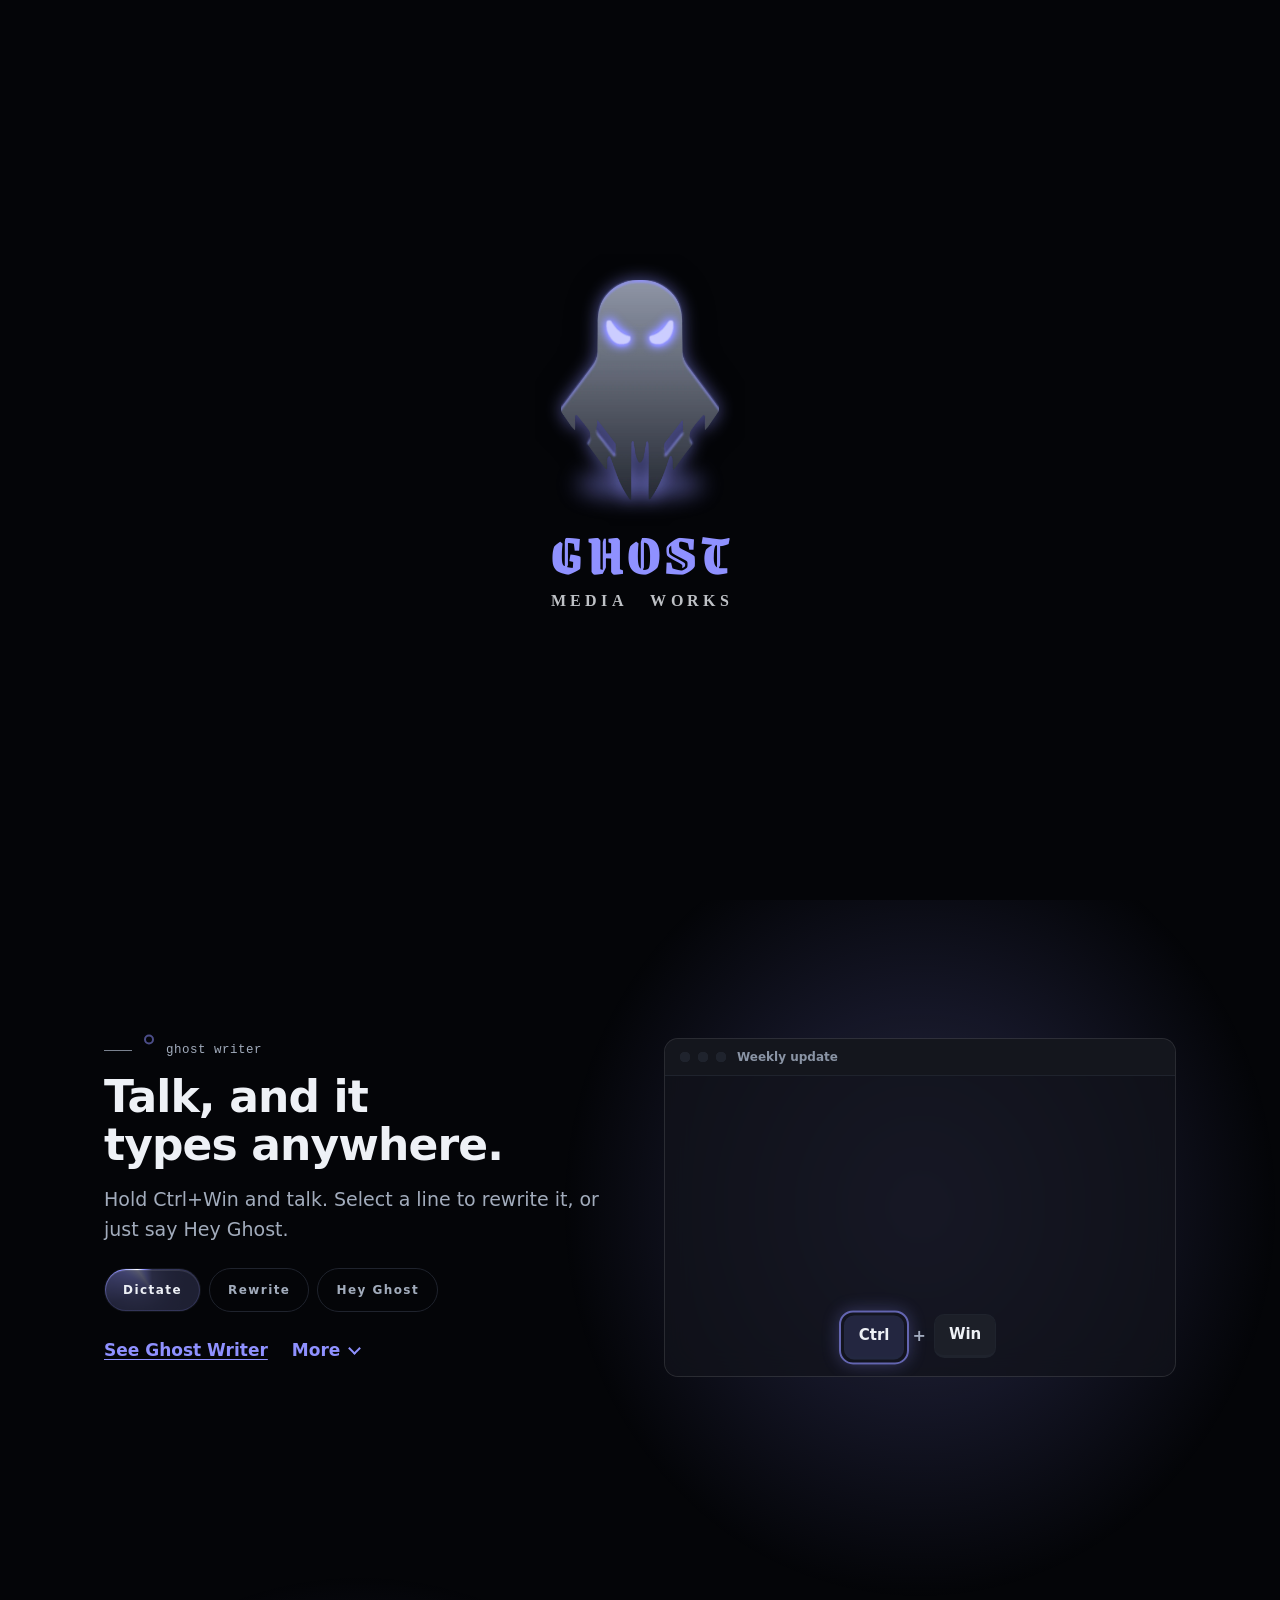
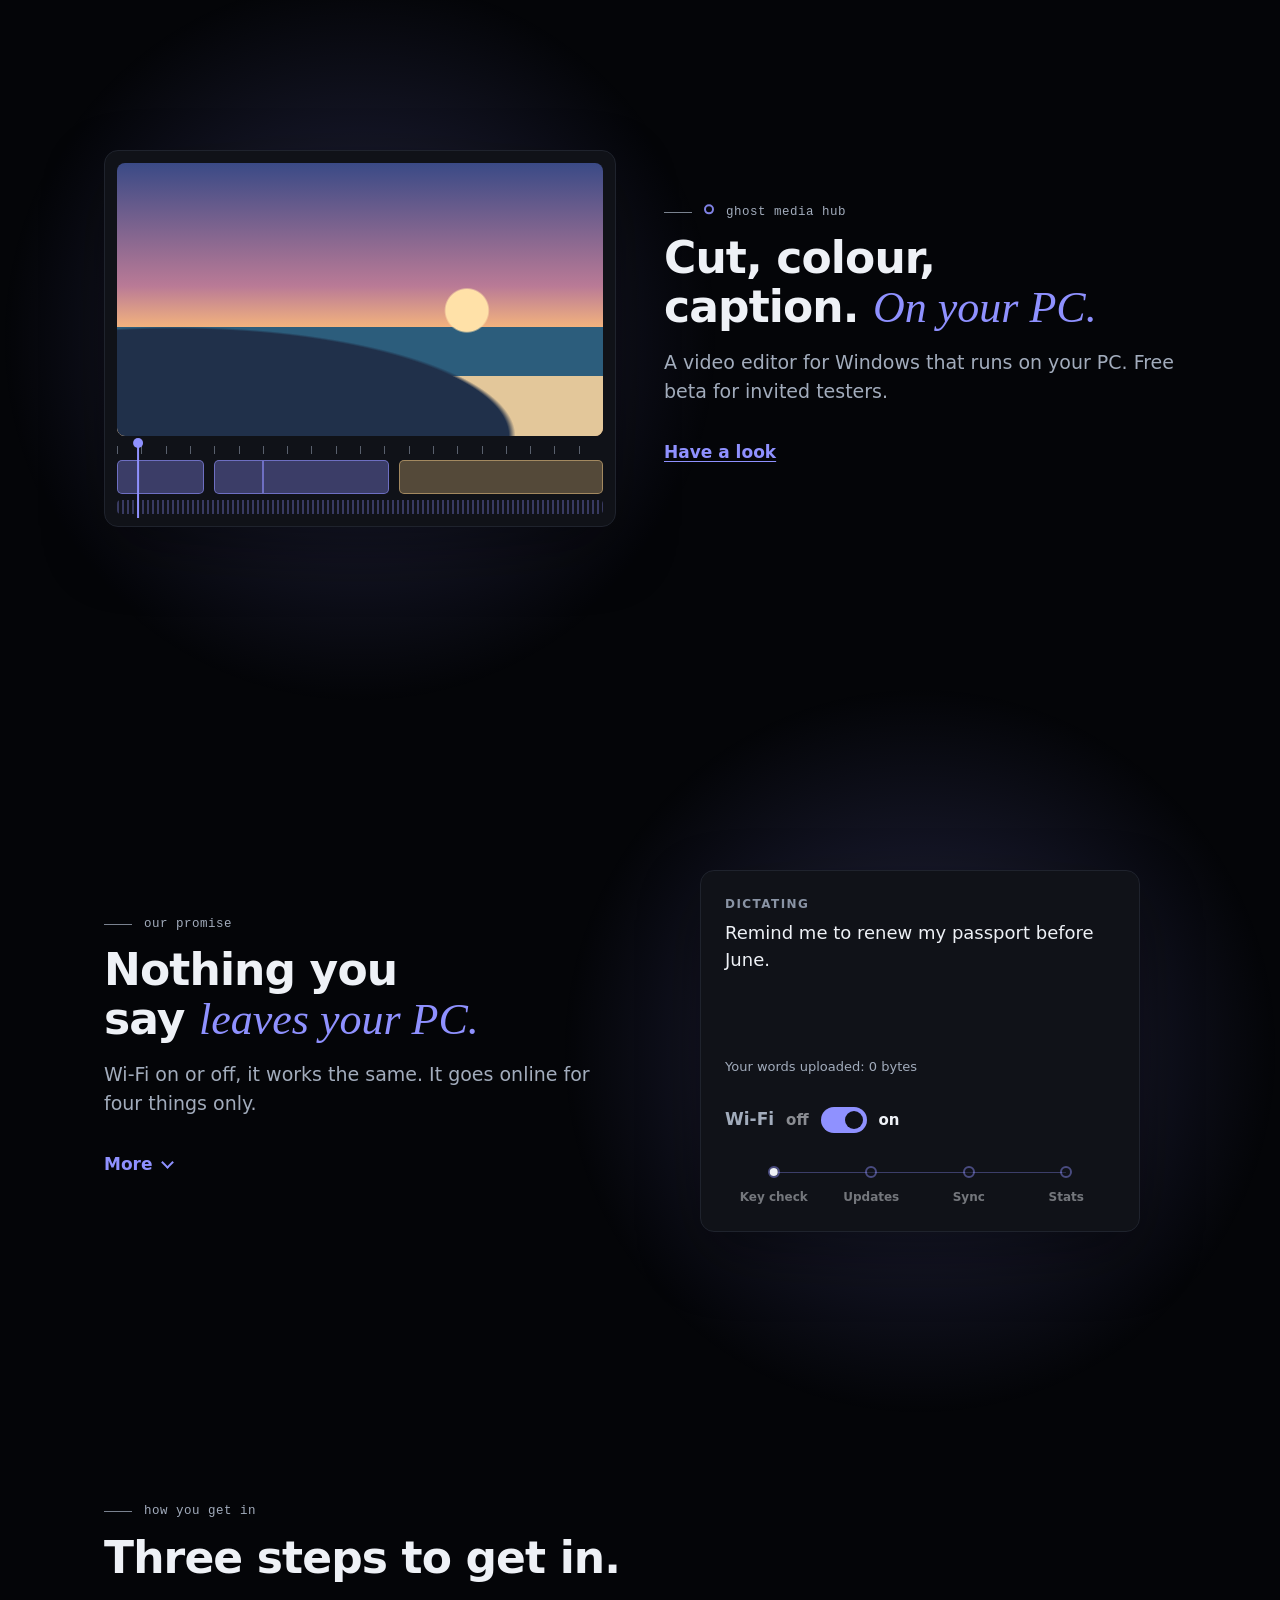
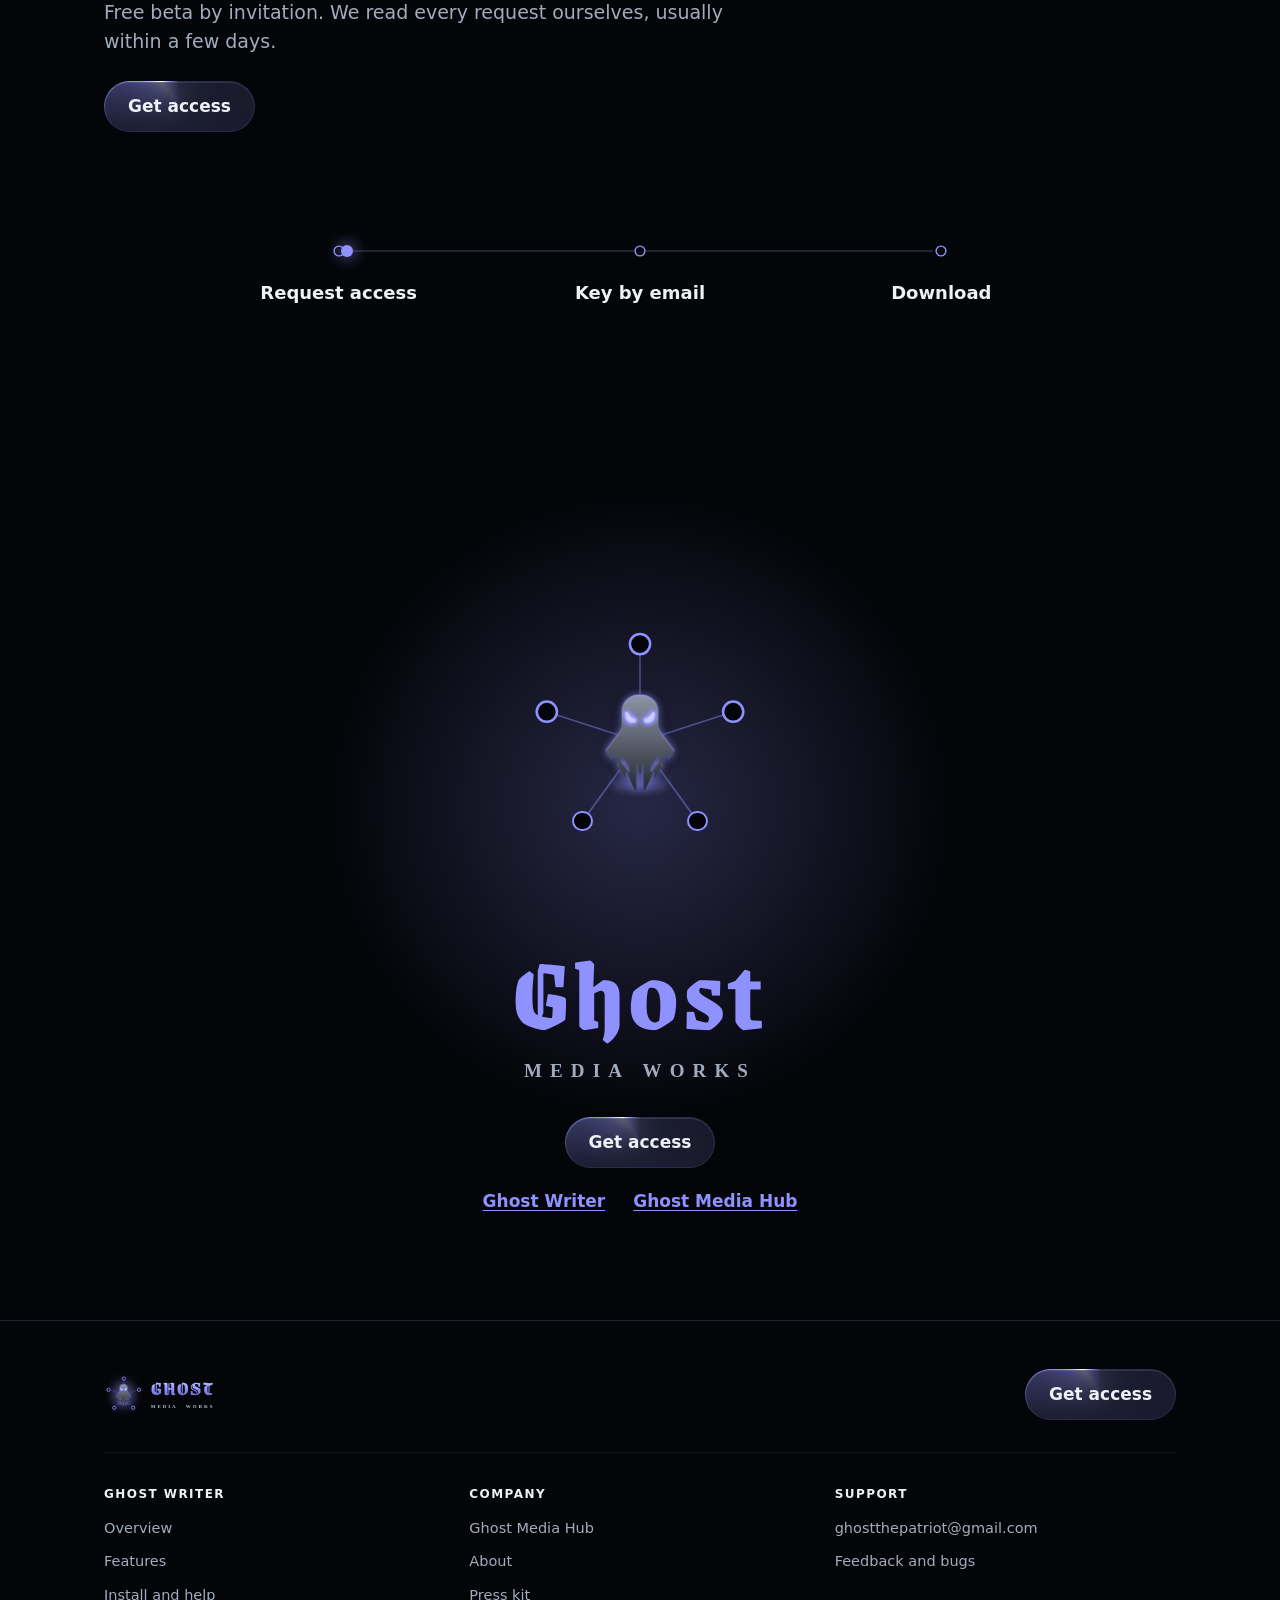
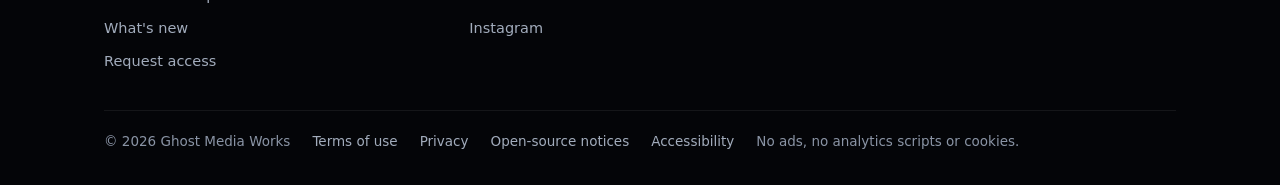
==== commit 1a15a2aa: "Website: index.html (7.2.1)" ====
--- a/index.html
+++ b/index.html
@@ -23,9 +23,9 @@
 <link rel="manifest" href="/site.webmanifest">
 <link rel="preload" href="/assets/fonts/GrenzeGotisch-Site.woff" as="font" type="font/woff" crossorigin>
 <link rel="stylesheet" href="/assets/site.ba0b8dfc9c.css">
-<link rel="stylesheet" href="/assets/scenes.77559ba7a5.css">
+<link rel="stylesheet" href="/assets/scenes.5748fd435a.css">
 <link rel="stylesheet" href="/assets/request.55162ab120.css">
-<link rel="stylesheet" href="/assets/home.2869823cc8.css">
+<link rel="stylesheet" href="/assets/home.487dd092aa.css">
 <script src="/assets/head.3d74d729cb.js"></script><!-- theme, old-link forwarding, intro flag: runs before the page paints (no defer) -->
 <script type="application/ld+json">
 {
@@ -106,10 +106,10 @@
 </header>
 <main id="main" tabindex="-1">
 <!-- Home: the company film (dev/design/site-film/PLAN.html chapter 07, scenes H1 to H6; H0, the boot logo, is site.js's).
-     Kit pieces used (site/assets/scenes.*): .scene (data-play on H1 and H6, data-scrub on H2 to H5), .cue, svg.build,
+     Kit pieces used (site/assets/scenes.*): .scene (data-play on H1 and H6, data-loop on H2 to H5), .cue, svg.build,
      .art (ghost, ghost-small), .glow + washes, .window.doc, .type, .keys, .pill, .menu, .toast, .meter, .switch,
      .light-pass, .chooser/.chip, .more, .star. Home-only (home.css + home.js, loaded because of data-home): the hub mark,
-     the two travelling nodes, the selection and the rewrite swap, the Media Hub editor, the online stops and their packet,
+     the two lower nodes (they stay on the mark), the selection and the rewrite swap, the Media Hub editor, the online stops and their packet,
      the path and its light, the closing halo, and the H2 chips jumping the playhead. -->
 <section class="hero-film scene h-hero" data-scene="umbrella" data-play="1600" data-home aria-labelledby="hero-t">
   <canvas class="wave-field" aria-hidden="true"></canvas>
@@ -133,7 +133,7 @@
   </div>
 </section>
 
-<section class="scene h-writer" id="writer" data-scene="writer" data-scrub="270" data-way="dictate" aria-labelledby="writer-t">
+<section class="scene h-writer" id="writer" data-scene="writer" data-loop="10800" data-way="dictate" aria-labelledby="writer-t">
   <div class="wrap scene-in">
     <div class="words">
       <p class="eyebrow"><span class="h-node cue" data-at=".01" aria-hidden="true"></span>Ghost Writer</p>
@@ -183,7 +183,7 @@
   </div>
 </section>
 
-<section class="scene flip h-hub" id="media-hub" data-scene="hub" data-scrub="210" aria-labelledby="hub-t">
+<section class="scene flip h-hub" id="media-hub" data-scene="hub" data-loop="8400" aria-labelledby="hub-t">
   <div class="wrap scene-in">
     <div class="words">
       <p class="eyebrow"><span class="h-node cue" data-at=".01" aria-hidden="true"></span>Ghost Media Hub</p>
@@ -212,7 +212,7 @@
   </div>
 </section>
 
-<section class="scene h-promise" id="promise" data-scene="promise" data-scrub="150" aria-labelledby="promise-t">
+<section class="scene h-promise" id="promise" data-scene="promise" data-loop="6000" aria-labelledby="promise-t">
   <div class="wrap scene-in">
     <div class="words">
       <p class="eyebrow">Our promise</p>
@@ -235,7 +235,7 @@
   </div>
 </section>
 
-<section class="scene wide h-path" id="get-in" data-scene="path" data-scrub="150" aria-labelledby="path-t">
+<section class="scene wide h-path" id="get-in" data-scene="path" data-loop="6000" aria-labelledby="path-t">
   <div class="wrap scene-in">
     <div class="words">
       <p class="eyebrow">How you get in</p>
@@ -366,10 +366,10 @@
 <script src="/assets/logo.b5ae365e06.js" defer></script>
 <script src="/assets/stars.e5c827dea4.js" defer></script>
 <script src="/assets/media/pill.js" defer></script>
-<script src="/assets/scenes.6a7c0b8fda.js" defer></script>
+<script src="/assets/scenes.9251fdd171.js" defer></script>
 <script src="/assets/motion.9c7dc568f1.js" defer></script>
 <script src="/assets/request.4b66f7353a.js" defer></script>
-<script src="/assets/home.82ac5c0a92.js" defer></script>
+<script src="/assets/home.e1a53ca316.js" defer></script>
 
 </body>
 </html>
--- a/assets/scenes.5748fd435a.css
+++ b/assets/scenes.5748fd435a.css
@@ -0,0 +1,303 @@
+/* Ghost Media Works site film: the scene kit's look (scenes.js does the rest). Manual: dev/design/site-film/README.md.
+   Kit pieces: scene layout + loops, .type, .keys, .pill, .window, .menu, .toast, .confirm, .dialog, .dial, .switch, .meter,
+   .count, .calendar, .curve, .tilt, .build, .wipe, .cue, .glow + washes, .light-pass, .chooser/.chip/.ways, .more, .art.
+   Rules: every piece is written against --t (0..1, the scene's playhead). With no JavaScript or reduced motion --t is 1,
+   so every scene rests on its final frame, complete. Hidden starting states exist only under html.motion (head.js) and,
+   for the ones a script starts, html.kit (scenes.js). Per frame only transform (translate/scale/rotate), opacity,
+   clip-path and stroke-dashoffset change. Internal custom properties start with --k-; the page-facing ones are --t,
+   the timing tokens, --stage-h, --stage-cap, --curve-item and --pill-w. */
+
+@property --t { syntax: "<number>"; inherits: true; initial-value: 1; }
+@property --kit-tilt { syntax: "<number>"; inherits: true; initial-value: 1; }
+
+:root {
+  /* timing tokens (CONTRACT.md); floor 150 ms, ceiling 1.5 s except whole scenes (data-play, data-loop) */
+  --enter: 600ms; --ease: cubic-bezier(.2, .7, .2, 1); --xfade: 300ms; --word: 160ms; --stop: 700ms;
+  --build: 900ms; --assemble: 1.2s; --pass: 1.2s; --wash: 500ms;
+  --k-font: "Segoe UI Variable Text", "Segoe UI", system-ui, -apple-system, "Helvetica Neue", sans-serif; /* site.css body */
+  /* washes: only the glow takes them */
+  --wash-indigo: var(--accent); --wash-amber: #f2a541; --wash-teal: #2cc5b0; --wash-slate: #8b9bb4; --wash-stone: #a8a097;
+  --wash-violet: #a98bff; --wash-look-warm: #ff9b5e; --wash-look-cool: #5cc2ff; --wash-look-film: #d9b47a; --wash-look-mono: #c3c8d1;
+}
+:root[data-theme="light"] { --wash-amber: #e08a12; --wash-teal: #0f9e8c; --wash-slate: #5f6f88; --wash-stone: #857c72;
+  --wash-violet: #7b55e6; --wash-look-warm: #e8702a; --wash-look-cool: #1f8fd6; --wash-look-film: #b88a3e; --wash-look-mono: #7d8592; }
+/* Motion not welcome: every timing token is instant and every scene sits on its last frame. */
+:root:not(.motion) { --enter: 0ms; --xfade: 0ms; --build: 0ms; --assemble: 0ms; --pass: 0ms; --wash: 0ms; }
+html:not(.motion) .scene { --t: 1 !important; }
+
+/* ---- the scene: words + stage ---------------------------------------------------------------------------------- */
+.scene { position: relative; --t: 1; overflow-x: clip; }
+main section.scene:not(.hero-film) { padding: 0; border-top: 0; } /* site.css pads every main section; a scene's air is inside
+   .scene-in. A hero that is also a scene (.hero-film.scene, for data-play or a .curve) keeps the frame's 96/48 px. */
+.scene-in { display: grid; grid-template-columns: minmax(0, 1fr) minmax(0, 1fr); gap: 48px; align-items: center; padding-block: 96px; }
+@media (min-width: 721px) { .scene.flip .stage { order: -1; } } /* phones keep words, stage, chooser, More */
+.scene.wide .scene-in { grid-template-columns: minmax(0, 1fr); }
+.scene .words > :last-child { margin-bottom: 0; }
+.scene .words > * { position: relative; z-index: 1; } /* above the glow, which reaches past the stage */
+.scene .words h1 { font-size: clamp(40px, 5vw, 64px); font-weight: 700; line-height: 1.02; letter-spacing: -.02em; text-wrap: balance; margin: 0 0 24px; }
+.scene .words h2 { font-size: clamp(28px, 4vw, 44px); font-weight: 700; line-height: 1.1; letter-spacing: -.02em; text-wrap: balance; margin: 0 0 16px; }
+.scene .line { font-size: clamp(17px, 1.6vw, 19px); line-height: 1.55; color: var(--muted); max-width: 56ch; margin: 0 0 24px; }
+.stage { position: relative; isolation: isolate; display: grid; place-items: center; align-self: center;
+  height: var(--stage-h, min(var(--stage-cap, 600px), 70svh)); min-width: 0; container-type: inline-size; }
+.stage.framed { border-radius: 22px; background: color-mix(in srgb, var(--card) 60%, transparent); border: 1px solid var(--edge); }
+.star { box-shadow: 0 24px 60px rgba(0, 0, 0, .35); }
+
+@media (max-width: 720px) {
+  .scene-in { display: flex; flex-direction: column; align-items: stretch; gap: 0; padding-block: 48px; } /* headlines keep their width */
+  .scene .words { display: contents; }
+  .scene .words > * { order: 1; }
+  .scene .stage { order: 2; width: 100%; height: var(--stage-h, 55svh); margin-block: 24px 0; }
+  .scene .chooser, .scene .more { order: 3; }
+  .scene .more { align-self: flex-start; }
+}
+
+/* Looping scenes (data-loop="ms"; owner, 2026-11-03): nothing pins or follows the scroll. scenes.js runs --t 0 -> 1
+   over that time once the scene is on screen, holds the last frame, fades the stage out (.k-rewind) and plays again.
+   Until the clock starts the scene waits on its first frame; with no script it rests on its last (--t stays 1). */
+html.motion.kit .scene[data-loop] { --t: 0; }
+html.motion .scene[data-loop] .stage { transition: opacity 450ms var(--ease); }
+html.motion .scene[data-loop].k-rewind .stage { opacity: .001; }
+/* Played scenes (data-play="ms"): --t runs 0 -> 1 once over that time when the scene comes into view (and again when
+   a chip replays it). If scenes.js never arrives, a safety animation shows the last frame after 3 s. */
+@keyframes kit-rest { from, to { --t: 1; } }
+html.motion .scene[data-play]:not(.played) { --t: 0; }
+html.motion:not(.kit) .scene[data-play] { animation: kit-rest 1ms 3s forwards; }
+html.motion .scene[data-play].played { --t: 1; transition: --t var(--k-play, var(--assemble)) linear; }
+
+/* ---- shared cue progress: data-at / data-until / data-ramp (scenes.js copies them into --k-at, --k-until, --k-ramp) */
+.scene :is(.cue, .menu, .toast, .confirm, .dialog), .scene .build:not(svg) > *, .scene .menu > li, .scene .keys kbd {
+  --k-at: -1; --k-until: 9;
+  --k-p: calc(clamp(0, (var(--t) - var(--k-at)) / var(--k-ramp, .04), 1) * clamp(0, (var(--k-until) - var(--t)) / var(--k-ramp, .04), 1));
+}
+.scene .cue, .scene .toast, .scene .confirm, .scene .build:not(svg) > * { opacity: max(.001, var(--k-p)); translate: 0 calc((1 - var(--k-p)) * 18px); }
+
+/* ---- .type: words revealed by --t (or typed live at speaking pace with data-live) -----------------------------
+   On the playhead: scenes.js reads it once a frame and flips .on/.lit only on the words whose state changed, so
+   nothing is restyled per frame by --t. No transitions on these words: a word appears at once, as typed text
+   does (transitions on many inline words cost a 4x-throttled phone its frames). */
+.scene .type .w { display: inline-block; white-space: nowrap; }
+/* the words never read --t, so it stops at .type: a playhead change restyles the .type alone, not every word */
+html.motion.kit .scene .type:not([data-live]) { --t: 1; }
+html.motion.kit .scene .type :is(.w, .pu) { opacity: .001; }
+html.motion.kit .scene .type :is(.w, .pu).on { opacity: 1; }
+html.motion.kit .scene .type .w.lit { color: var(--accent); }
+html.motion.kit .scene .type[data-live].typed :is(.w, .pu) { opacity: 1; transition: opacity 150ms linear var(--k-ms, 0ms); }
+html.motion.kit .scene .type[data-live].typed .w { animation: kit-lit 640ms linear var(--k-ms, 0ms) backwards; }
+@keyframes kit-lit { from, 60% { color: var(--accent); } } /* no end frame: back to the word's own colour */
+
+/* ---- .keys: drawn keys that press at data-at (and let go at data-until) ---------------------------------------- */
+.scene .keys { display: inline-flex; align-items: center; gap: 8px; color: var(--muted); font-weight: 600; }
+.scene .keys kbd { --k-at: 9; --k-ramp: .015; position: relative; z-index: 0; isolation: isolate; display: inline-grid; place-items: center; min-width: 48px; height: 44px;
+  padding: 0 14px; border-radius: 10px; border: 1px solid var(--border); border-bottom-width: 3px; background: var(--raised); color: var(--text);
+  font: 600 15px/1 var(--k-font); translate: 0 calc(var(--k-p) * 2px); }
+.scene .keys kbd::before { content: ""; position: absolute; inset: -1px -1px -3px; border-radius: inherit; background: var(--accent-soft);
+  opacity: var(--k-p); z-index: -1; }
+.scene .keys kbd::after { content: ""; position: absolute; inset: -6px -6px -8px; border-radius: 14px; border: 2px solid var(--accent);
+  box-shadow: 0 0 18px color-mix(in srgb, var(--accent) 45%, transparent); opacity: calc(var(--k-p) * .9); pointer-events: none; }
+
+/* ---- .pill: the app's listening pill (pill.js draws it; the still picture without a script) ------------------- */
+.scene .pill { width: min(100%, var(--pill-w, 369px)); aspect-ratio: 246 / 76; background: url("media/pill-dark.webp") center / contain no-repeat; }
+.scene .pill.live { background: none; }
+.scene .pill canvas { display: block; width: 100%; height: 100%; }
+
+/* ---- the app's own drawn pieces (.art), each theme's file loads only for the showing theme --------------------- */
+.art { display: inline-block; vertical-align: middle; background: center / contain no-repeat; }
+.art.ghost { height: 120px; aspect-ratio: 185 / 240; background-image: url("media/pieces/ghost-dark.webp"); }
+.art.ghost-small { height: 40px; aspect-ratio: 57 / 80; background-image: url("media/pieces/ghost-small-dark.webp"); }
+.art.listen-ghost { height: 154px; aspect-ratio: 262 / 307; background-image: url("media/pieces/listen-ghost-dark.webp"); }
+.art.thinking-ghost { height: 186px; aspect-ratio: 379 / 372; background-image: url("media/pieces/thinking-ghost-dark.webp"); }
+.art.toast-spotify { height: 118px; aspect-ratio: 463 / 236; background-image: url("media/pieces/toast-spotify-dark.webp"); }
+:root[data-theme="light"] .scene .pill:not(.live) { background-image: url("media/pill-light.webp"); }
+:root[data-theme="light"] .art.ghost { background-image: url("media/pieces/ghost-light.webp"); }
+:root[data-theme="light"] .art.ghost-small { background-image: url("media/pieces/ghost-small-light.webp"); }
+:root[data-theme="light"] .art.listen-ghost { background-image: url("media/pieces/listen-ghost-light.webp"); }
+:root[data-theme="light"] .art.thinking-ghost { background-image: url("media/pieces/thinking-ghost-light.webp"); }
+:root[data-theme="light"] .art.toast-spotify { background-image: url("media/pieces/toast-spotify-light.webp"); }
+
+/* ---- .window: a drawn app window (title bar, three dots, body); skins .mail .doc .chat .browser ---------------- */
+.scene .window { position: relative; width: 100%; max-width: 560px; border-radius: 14px; background: var(--card); border: 1px solid var(--border);
+  overflow: clip; text-align: left; font-size: 15px; line-height: 1.6; }
+.scene .window::before { content: attr(data-title); display: block; height: 36px; padding: 0 16px 0 72px; border-bottom: 1px solid var(--border);
+  font: 600 12px/36px var(--k-font); color: var(--faint); white-space: nowrap; overflow: hidden; text-overflow: ellipsis;
+  background: radial-gradient(circle at 20px 50%, var(--border) 5px, transparent 5.5px), radial-gradient(circle at 38px 50%, var(--border) 5px, transparent 5.5px),
+    radial-gradient(circle at 56px 50%, var(--border) 5px, transparent 5.5px), var(--tile); }
+.scene .window .body { padding: 16px 20px 20px; }
+.scene .window .field { display: flex; gap: 8px; padding: 6px 0; border-bottom: 1px solid var(--border); color: var(--muted); font-size: 14px; }
+.scene .window .field b { color: var(--faint); font-weight: 600; min-width: 4.5em; }
+.scene .window.mail .field + :not(.field) { margin-top: 14px; }
+.scene .window.doc .body { background: var(--tile); padding: 28px 32px; }
+.scene .window.doc .body > * { max-width: 52ch; }
+.scene .window.chat .body { display: flex; flex-direction: column; align-items: flex-start; gap: 8px; }
+.scene .window .msg { max-width: 82%; margin: 0; padding: 8px 12px; border-radius: 14px; background: var(--raised); }
+.scene .window .msg.me { align-self: flex-end; background: var(--accent-soft); color: var(--accent-soft-text); }
+.scene .window.browser::before { content: ""; }
+.scene .window.browser::after { content: attr(data-url); position: absolute; top: 6px; left: 72px; right: 16px; height: 24px; padding: 0 12px;
+  border-radius: 999px; background: var(--raised); font: 12px/24px var(--k-font); color: var(--muted); white-space: nowrap; overflow: hidden; text-overflow: ellipsis; }
+
+/* ---- .menu, .toast, .confirm, .dialog: the app's pop-ups, drawn (they enter at data-at) --------------------------- */
+.scene .menu { list-style: none; margin: 0; padding: 6px; width: max-content; min-width: 220px; max-width: 100%; border-radius: 12px;
+  background: var(--raised); border: 1px solid var(--border); font-size: 14px; line-height: 1.3; text-align: left;
+  opacity: max(.001, var(--k-p)); scale: calc(.96 + .04 * var(--k-p)); transform-origin: 0 0; }
+.scene .menu > li { --k-at: 9; position: relative; z-index: 0; padding: 9px 12px; border-radius: 8px; white-space: nowrap; color: var(--text); }
+.scene .menu > li::before { content: ""; position: absolute; inset: 0; z-index: -1; border-radius: inherit; background: var(--accent-soft); opacity: var(--k-p); }
+.scene .menu > li.on { --k-at: -1; }
+.scene .menu > li.sep { height: 1px; padding: 0; margin: 6px 4px; background: var(--border); }
+.scene .menu > li.head { font-size: 11px; font-weight: 700; letter-spacing: .12em; text-transform: uppercase; color: var(--faint); padding: 6px 12px 4px; }
+.scene .toast { display: inline-flex; align-items: center; gap: 14px; height: 58px; padding: 0 16px; border-radius: 14px; background: var(--card);
+  border: 1px solid var(--border); font-size: 19px; font-weight: 700; color: var(--text); white-space: nowrap; }
+.scene .toast .check { position: relative; width: 22px; height: 22px; border-radius: 50%; background: var(--good); flex: none; }
+.scene .toast .check::after { content: ""; position: absolute; left: 8px; top: 4px; width: 5px; height: 10px; border: solid #fff; border-width: 0 2px 2px 0; rotate: 45deg; }
+/* .confirm: the app's "Did I get that right?" card (not named .card: build_site loads motion.js's card tilt for that) */
+.scene .confirm { width: min(100%, 400px); padding: 18px; border-radius: 14px; background: var(--card); border: 1px solid var(--border);
+  text-align: left; font-size: 14px; line-height: 1.45; }
+.scene .confirm p { margin: 0; color: var(--muted); }
+.scene .confirm .confirm-title { display: flex; justify-content: space-between; gap: 12px; font-size: 16px; font-weight: 700; color: var(--text); }
+.scene .confirm .confirm-x { color: var(--muted); font-size: 12px; }
+.scene .confirm .confirm-pick { margin-top: 4px; font-size: 15px; font-weight: 700; color: var(--accent); }
+.scene .confirm .confirm-row { display: flex; align-items: center; gap: 8px; margin-top: 14px; }
+.scene .confirm .confirm-row > :first-child { margin-right: auto; color: var(--faint); font-size: 12px; }
+.scene .ui-btn { display: inline-grid; place-items: center; min-height: 30px; padding: 0 16px; border-radius: 999px; background: var(--raised);
+  border: 1px solid var(--border); color: var(--text); font-size: 13px; font-weight: 600; white-space: nowrap; }
+.scene .ui-btn.primary { background: var(--accent); border-color: transparent; color: var(--on-accent); }
+/* .dialog folds open from a line through its middle */
+.scene .dialog { --k-ramp: .1; width: min(100%, 440px); padding: 20px 22px; border-radius: 14px; background: var(--card); border: 1px solid var(--border);
+  text-align: left; font-size: 14px; line-height: 1.5; color: var(--muted);
+  clip-path: inset(calc((1 - var(--k-p)) * 50%) 0 round 14px); opacity: max(.001, min(1, var(--k-p) * 3)); }
+.scene .dialog p { margin: 0 0 10px; }
+.scene .dialog .dialog-title { font-size: 20px; font-weight: 700; line-height: 1.25; color: var(--text); }
+.scene .dialog .dialog-row { display: flex; flex-wrap: wrap; justify-content: flex-end; gap: 8px; margin: 16px 0 0; }
+
+/* ---- .dial: five stops (role=radiogroup of buttons); the knob slides to data-stop ----------------------------- */
+.scene .dial { position: relative; z-index: 0; display: grid; grid-template-columns: repeat(5, minmax(0, 1fr)); width: min(100%, 460px); padding: 4px;
+  border-radius: 999px; border: 1px solid var(--border); background: var(--tile); touch-action: pan-y; user-select: none; -webkit-user-select: none; }
+.scene .dial::before { content: ""; position: absolute; z-index: -1; top: 4px; bottom: 4px; left: 4px; width: calc((100% - 8px) / 5); border-radius: 999px;
+  background: var(--accent-soft); border: 1px solid var(--accent); translate: calc(var(--k-i, 2) * 100%) 0; transition: translate var(--xfade) var(--ease); }
+.scene .dial[data-stop="0"] { --k-i: 0; } .scene .dial[data-stop="1"] { --k-i: 1; } .scene .dial[data-stop="2"] { --k-i: 2; }
+.scene .dial[data-stop="3"] { --k-i: 3; } .scene .dial[data-stop="4"] { --k-i: 4; }
+.scene .dial button { min-height: 44px; padding: 0 2px; border: 0; border-radius: 999px; background: none; color: var(--muted); cursor: pointer;
+  font: 700 12px/1.2 var(--k-font); letter-spacing: .04em; }
+.scene .dial button[aria-checked="true"] { color: var(--text); }
+
+/* ---- .switch: two states (a button, role=switch); data-on mirrors aria-checked ------------------------------- */
+.scene .switch { display: inline-flex; align-items: center; gap: 12px; min-height: 44px; padding: 0; border: 0; background: none; color: var(--text);
+  font: 600 15px/1.2 var(--k-font); cursor: pointer; }
+.scene .switch > span { opacity: .55; transition: opacity var(--xfade) var(--ease); }
+.scene .switch[aria-checked="false"] > span:first-child, .scene .switch[aria-checked="true"] > span:last-child { opacity: 1; }
+.scene .switch > i { position: relative; z-index: 0; flex: none; width: 46px; height: 26px; border-radius: 999px; background: var(--raised); border: 1px solid var(--border); }
+.scene .switch > i::before { content: ""; position: absolute; z-index: -1; inset: -1px; border-radius: inherit; background: var(--accent); opacity: 0;
+  transition: opacity var(--xfade) var(--ease); }
+.scene .switch > i::after { content: ""; position: absolute; top: 3px; left: 3px; width: 18px; height: 18px; border-radius: 50%; background: var(--text);
+  transition: translate var(--xfade) var(--ease); }
+.scene .switch[aria-checked="true"] > i::before { opacity: 1; }
+.scene .switch[aria-checked="true"] > i::after { translate: 20px 0; background: var(--on-accent); }
+
+/* ---- .meter: a flat line on purpose (canvas from scenes.js; a drawn line without it) ------------------------- */
+.scene .meter { position: relative; width: 100%; padding-top: 60px; }
+.scene .meter::before { content: ""; position: absolute; left: 0; right: 0; top: 43px; height: 2px; border-radius: 1px; background: var(--accent); }
+.scene .meter.live::before { display: none; }
+.scene .meter canvas { position: absolute; left: 0; top: 0; width: 100%; height: 60px; }
+.scene .meter-label { display: block; margin-top: 4px; font-size: 13px; color: var(--muted); font-variant-numeric: tabular-nums; }
+
+/* ---- .count and .calendar: numbers that arrive when they come into view ------------------------------------- */
+.scene .count { display: inline-block; min-width: var(--k-w, 0); font-variant-numeric: tabular-nums; }
+.scene .calendar { display: grid; grid-template-columns: repeat(7, minmax(0, 1fr)); gap: 6px; width: min(100%, 360px); margin: 0; padding: 0; list-style: none; }
+.scene .calendar > * { position: relative; aspect-ratio: 1; border-radius: 6px; background: var(--raised); }
+.scene .calendar > .on::before { content: ""; position: absolute; inset: 0; border-radius: inherit; background: var(--accent); }
+html.motion.kit .scene .calendar:not(.filled) > .on::before { opacity: .001; scale: .6; }
+html.motion.kit .scene .calendar.filled > .on::before { transition: opacity 200ms var(--ease) calc(var(--k-i, 0) * var(--k-stagger, 40ms)),
+  scale 200ms var(--ease) calc(var(--k-i, 0) * var(--k-stagger, 40ms)); }
+
+/* ---- .build: SVG outline-draw over data-from..data-to, and lists that assemble in order ----------------------- */
+html.kit .scene svg.build :is(path, line, polyline, polygon, circle, ellipse, rect) {
+  --k-q: clamp(0, (var(--t) - var(--k-from, 0)) / (var(--k-to, 1) - var(--k-from, 0)), 1);
+  stroke-dasharray: 1.02 1; stroke-dashoffset: calc((1 - var(--k-q)) * 1.02); } /* 1.02: Chrome leaves a gap at 1 on closed shapes */
+/* .wipe: shown left to right over data-from..data-to (the pill drawing its line, a progress rail) */
+.scene .wipe { --k-q: clamp(0, (var(--t) - var(--k-from, 0)) / (var(--k-to, 1) - var(--k-from, 0)), 1);
+  clip-path: inset(0 calc((1 - var(--k-q)) * 100%) 0 0); }
+
+/* ---- .glow: the one blob behind the star object; data-wash on its holder (.stage, the frame's .hero-object) picks its colour ------------------------ */
+.stage, [data-wash] { --k-glow: var(--wash-indigo); }
+[data-wash] { isolation: isolate; } /* keeps the glow (z-index -1) above the page background in any holder */
+[data-wash="amber"] { --k-glow: var(--wash-amber); } [data-wash="teal"] { --k-glow: var(--wash-teal); }
+[data-wash="slate"] { --k-glow: var(--wash-slate); } [data-wash="stone"] { --k-glow: var(--wash-stone); }
+[data-wash="violet"] { --k-glow: var(--wash-violet); } [data-wash="look-warm"] { --k-glow: var(--wash-look-warm); }
+[data-wash="look-cool"] { --k-glow: var(--wash-look-cool); } [data-wash="look-film"] { --k-glow: var(--wash-look-film); }
+[data-wash="look-mono"] { --k-glow: var(--wash-look-mono); }
+.glow { position: absolute; inset: -20%; z-index: -1; pointer-events: none; opacity: .25; }
+.glow::before, .glow::after { content: ""; position: absolute; inset: 0; border-radius: 50%; background: radial-gradient(closest-side, var(--k-glow), transparent); }
+/* the colour it had, fading out over --wash when the wash changes (scenes.js) */
+.glow::after { --k-glow: var(--k-was, transparent); opacity: 0; }
+.glow[data-was="indigo"] { --k-was: var(--wash-indigo); } .glow[data-was="amber"] { --k-was: var(--wash-amber); }
+.glow[data-was="teal"] { --k-was: var(--wash-teal); } .glow[data-was="slate"] { --k-was: var(--wash-slate); }
+.glow[data-was="stone"] { --k-was: var(--wash-stone); } .glow[data-was="violet"] { --k-was: var(--wash-violet); }
+.glow[data-was="look-warm"] { --k-was: var(--wash-look-warm); } .glow[data-was="look-cool"] { --k-was: var(--wash-look-cool); }
+.glow[data-was="look-film"] { --k-was: var(--wash-look-film); } .glow[data-was="look-mono"] { --k-was: var(--wash-look-mono); }
+
+/* ---- .light-pass: one sweep of light when it comes into view (uses ::after) ---------------------------------- */
+.light-pass { position: relative; overflow: clip; }
+.light-pass::after { content: ""; position: absolute; inset: 0; pointer-events: none; opacity: 0;
+  background: linear-gradient(100deg, transparent 30%, color-mix(in srgb, var(--accent) 16%, transparent) 50%, transparent 70%); }
+html.motion.kit .light-pass.passed::after { animation: kit-pass var(--pass) var(--ease) both; }
+@keyframes kit-pass { from { translate: -100% 0; opacity: 1; } 80% { opacity: 1; } to { translate: 100% 0; opacity: 0; } }
+
+/* ---- .tilt: the stage opens at a slight tilt and flattens over the first 300 px of scrolling (wide screens) --- */
+@keyframes kit-tilt { from { --kit-tilt: 0; } to { --kit-tilt: 1; } }
+@media (min-width: 721px) {
+  html.motion .stage.tilt { transform-origin: 50% 100%;
+    transform: perspective(1400px) rotateX(calc((1 - var(--kit-tilt)) * 8deg)) scale(calc(.94 + .06 * var(--kit-tilt))); }
+  @supports (animation-timeline: scroll()) {
+    html.motion .stage.tilt { animation: kit-tilt 1ms both; animation: kit-tilt auto both; animation-timing-function: cubic-bezier(.33, 1, .68, 1);
+      animation-timeline: scroll(root); animation-range: 0px 300px; }
+  }
+}
+
+/* ---- .curve: the curved gallery (wide screens, with scenes.js); a swipe strip on phones and without a script -- */
+.scene .curve { display: flex; gap: 12px; width: 100%; overflow-x: auto; scroll-snap-type: x mandatory; scrollbar-width: none;
+  padding-inline: 8%; overscroll-behavior-x: contain; }
+.scene .curve::-webkit-scrollbar { display: none; }
+.scene .curve > * { flex: 0 0 84%; scroll-snap-align: center; }
+@media (min-width: 721px) {
+  html.kit .scene .curve { display: block; position: relative; height: 100%; overflow: clip; padding: 0; perspective: 1400px; cursor: grab;
+    touch-action: pan-y; user-select: none; -webkit-user-select: none; }
+  html.kit .scene .curve.dragging { cursor: grabbing; }
+  html.kit .scene .curve > * { --k-d: 0; --k-ad: 0; position: absolute; left: 50%; top: 50%; width: var(--curve-item, 42%);
+    translate: calc(-50% + var(--k-d) * 78%) -50% calc(var(--k-ad) * -160px); rotate: y calc(var(--k-d) * -22deg);
+    opacity: clamp(0, 1.6 - var(--k-ad) * .45, 1); z-index: calc(20 - var(--k-ad) * 2); }
+  html.kit .scene .curve > .on { z-index: 30; } /* nearest card on top; side cards step down by depth (calc rounds) */
+  html.kit .scene .curve > .far { visibility: hidden; }
+}
+
+/* ---- the chooser: chips (real buttons), the scene crossfades between its ways ------------------------------- */
+.scene .chooser { display: flex; flex-wrap: wrap; gap: 8px; margin: 24px 0 0; }
+.scene .chip { flex: none; min-height: 44px; padding: 0 18px; border-radius: 999px; border: 1px solid var(--border); background: transparent; color: var(--muted);
+  font: 700 12px/1 var(--k-font); letter-spacing: .12em; cursor: pointer; }
+.scene .chip:hover { color: var(--text); }
+/* the pressed chip wears the site's hairline ring (site.css .button): a dim ring, a bar of light turning under html.motion */
+.scene .chip[aria-pressed="true"] { position: relative; isolation: isolate; overflow: hidden; border-color: transparent; color: var(--text); background: var(--card); }
+.scene .chip[aria-pressed="true"]::before { content: ""; position: absolute; left: 50%; top: 50%; width: 120%; aspect-ratio: 1; z-index: -2; translate: -50% -50%;
+  background: conic-gradient(var(--ring-dim) 0 70%, var(--accent) 84%, #fff 90%, var(--accent) 94%, var(--ring-dim) 100%); }
+.scene .chip[aria-pressed="true"]::after { content: ""; position: absolute; inset: 1px; z-index: -1; border-radius: inherit; background: var(--card); }
+html.motion .scene .chip[aria-pressed="true"]::before { animation: ring-turn 3s linear infinite; }
+@media (max-width: 720px) {
+  .scene .chooser { flex-wrap: nowrap; overflow-x: auto; scrollbar-width: none; margin-inline: -16px; padding-inline: 16px; scroll-padding-inline: 16px; }
+  .scene .chooser::-webkit-scrollbar { display: none; }
+}
+/* .ways stacks its alternatives in one place so a crossfade never moves the page (only with scenes.js; without it
+   every way shows, one after another) */
+html.kit .scene .ways { display: grid; }
+html.kit .scene .ways > * { grid-area: 1 / 1; }
+html.kit .scene .way-on { transition: opacity var(--xfade) var(--ease), visibility 0s; }
+html.kit .scene .way-off { opacity: 0; visibility: hidden; transition: opacity var(--xfade) var(--ease), visibility 0s linear var(--xfade); }
+/* after the crossfade a way that isn't showing is skipped outright (no style, layout or paint while the scene plays);
+   contain-intrinsic-size auto keeps the size it last showed at, so the stack never changes height */
+html.kit .scene :is(.way-on, .way-off) { contain-intrinsic-size: auto 0px; }
+html.kit .scene .way-gone { content-visibility: hidden; }
+
+/* ---- .more: the fold (plain HTML) ---- */
+.scene .more { margin-top: 16px; }
+.scene .more > summary { display: inline-flex; align-items: center; gap: 10px; min-height: 44px; cursor: pointer; list-style: none; color: var(--accent); font-weight: 600; }
+.scene .more > summary::-webkit-details-marker { display: none; }
+.scene .more > summary::after { content: ""; width: 7px; height: 7px; border: solid currentColor; border-width: 0 2px 2px 0; rotate: 45deg; translate: 0 -2px;
+  transition: rotate var(--xfade) var(--ease), translate var(--xfade) var(--ease); }
+.scene .more[open] > summary::after { rotate: 225deg; translate: 0 2px; }
+.scene .more > :not(summary) { margin: 4px 0 0; color: var(--muted); }
--- a/assets/home.487dd092aa.css
+++ b/assets/home.487dd092aa.css
@@ -0,0 +1,177 @@
+/* Ghost Media Works website: the home page's own look (build_site loads it on "/" only, after site.css and scenes.css).
+   The company film, PLAN.html chapter 07: H1 umbrella, H2 Ghost Writer, H3 Ghost Media Hub, H4 promise, H5 path, H6 close.
+   Kit pieces it builds on (scenes.css): .scene + --t, .cue, svg.build, .art, .glow, .window.doc, .type, .keys, .pill,
+   .menu, .toast, .meter, .switch, .light-pass, .chooser, .more, .star. This file holds only what the kit doesn't draw.
+   Rules: every moment is written against --t (1 at rest, so no JS and reduced motion show the finished frame); per frame
+   only opacity, translate, scale and transform change. */
+
+/* ---- H1: the umbrella. The hero is .hero-film (site.css) and a played .scene (the mark builds itself) ---- */
+/* the boot logo covers the page on a first visit: hold the build until it has gone, then the kit's transition plays it */
+html.intro .scene.h-hero[data-play].played { --t: 0; }
+
+/* the hub mark: the header logo's geometry (76 x 76, five nodes), drawn large */
+.h-mark { position: relative; width: min(440px, 100%); aspect-ratio: 1; container-type: inline-size; }
+.h-mark svg { position: absolute; inset: 0; width: 100%; height: 100%; overflow: visible; }
+.h-spokes path { fill: none; stroke: color-mix(in srgb, var(--accent) 45%, transparent); stroke-width: .5; stroke-linecap: round; }
+.h-nodes circle { fill: var(--bg); stroke: var(--accent); stroke-width: .8; stroke-linecap: round; transform-box: fill-box; transform-origin: center; }
+.h-mark .h-ghost { position: absolute; inset: 0; margin: auto; height: 50cqi; width: calc(50cqi * 185 / 240); }
+/* the two lower nodes (bottom right, bottom left): HTML rings sitting exactly where the mark's nodes are. They never
+   leave the mark (owner, 2026-11-03: circles drifting off down the page looked broken). */
+.h-trav { position: absolute; top: 78.82%; width: 8.42%; aspect-ratio: 1; border-radius: 50%; box-sizing: border-box;
+  border: max(1.5px, 1.05cqi) solid var(--accent); background: var(--bg); }
+.h-trav-r { left: 69.74%; }
+.h-trav-l { left: 21.84%; }
+/* the five nodes pulse once, clockwise from the top, after the mark has built */
+.h-hero .h-nodes circle:nth-child(1) { --h-at: .58; } .h-hero .h-nodes circle:nth-child(2) { --h-at: .64; }
+.h-hero .h-trav-r { --h-at: .7; } .h-hero .h-trav-l { --h-at: .76; } .h-hero .h-nodes circle:nth-child(3) { --h-at: .82; }
+.h-hero :is(.h-nodes circle, .h-trav) { scale: calc(1 + .5 * clamp(0, min((var(--t) - var(--h-at)) / .05, (var(--h-at) + .12 - var(--t)) / .07), 1)); }
+
+/* the node that arrives on each product scene's eyebrow (it drops in from above) */
+.h-node { flex: none; width: 10px; height: 10px; border-radius: 50%; box-sizing: border-box; border: 2px solid var(--accent); background: var(--bg); }
+.scene .h-node.cue { translate: 0 calc((1 - var(--k-p)) * -24px); }
+
+/* shared: one phrase of a scene headline in the accent; text links and buttons as the scene's one action */
+.h-hub h2 em, .h-promise h2 em { color: var(--accent); }  /* serif italic: site.css .scene h2 em */
+.h-act { margin: 24px 0 0; }
+:is(.h-act, .h-foot, .h-links) .text-link { display: inline-flex; align-items: center; min-height: 44px; }
+/* .h-foot: a scene's last row (its link and More fold), in the words (on phones above the stage) */
+.h-foot { position: relative; display: flex; flex-wrap: wrap; align-items: center; gap: 0 24px; margin-top: 16px; }
+.h-foot .more { margin-top: 0; }
+
+/* ---- H2: Ghost Writer, live ---- */
+.h-writer .stage { --stage-cap: 560px; }
+.h-doc { max-width: 520px; }
+.h-writer .window.h-doc .body { position: relative; min-height: 300px; padding: 24px 56px 156px 28px; font-size: 16px; }
+.h-doc p { margin: 0; }
+.h-doc .body > .type { margin-top: 10px; }
+/* the sentence that gets rewritten: the dictated one and the friendlier one share one place, so nothing moves */
+.h-swap { display: grid; }
+.h-swap > p { grid-area: 1 / 1; align-self: start; }
+.scene .h-swap > .cue { translate: none; }
+.h-old { position: relative; z-index: 0; width: fit-content; }
+.h-old::before { content: ""; position: absolute; inset: -1px -4px; z-index: -1; border-radius: 4px; background: color-mix(in srgb, var(--accent) 30%, transparent);
+  opacity: clamp(0, min((var(--t) - .4) / .03, (.6 - var(--t)) / .02), 1); } /* selected from .4 to .6 */
+.h-doc .h-mini { position: absolute; right: 14px; top: 18px; height: 30px; }
+.h-doc .h-menu { position: absolute; right: 14px; top: 56px; min-width: 200px; transform-origin: 100% 0; }
+/* the bottom of the page: the pill and Ctrl+Win while talking, later the words said and the app's answer */
+.h-talk, .h-hey { position: absolute; left: 0; right: 0; bottom: 18px; display: flex; flex-direction: column; align-items: center; gap: 10px; }
+.h-talk .pill { --pill-w: 220px; }
+.h-say { padding: 8px 16px; border-radius: 999px; background: var(--raised); border: 1px solid var(--border); font-size: 15px; white-space: nowrap; }
+.h-say b { color: var(--accent); }
+/* without the kit nothing would hide the passing moments; show the finished page */
+html:not(.kit) .h-writer :is(.h-old, .h-talk, .h-mini, .h-menu) { display: none; }
+/* the chips jump the playhead (home.js); with no playhead (reduced motion, no script) the scene is one still frame */
+html:not(.motion) .h-writer .chooser { display: none; }
+
+/* ---- H3: Ghost Media Hub, live. A drawn editor: preview above, timeline below ---- */
+.h-hub .stage { --stage-cap: 520px; }
+.h-ed { position: relative; width: 100%; max-width: 560px; padding: 12px; border-radius: 14px; background: var(--card); border: 1px solid var(--border);
+  container-type: inline-size; }
+.h-view { position: relative; aspect-ratio: 16 / 9; border-radius: 8px; overflow: clip; }
+/* the clip's picture (a drawn beach at sunset; the same in both themes, it's footage) */
+.h-frame { position: absolute; inset: 0;
+  background: radial-gradient(circle at 72% 54%, #ffe1a8 0 5.5%, transparent 6%),
+    radial-gradient(ellipse 70% 40% at 12% 100%, #20304a 0 98%, transparent 100%),
+    linear-gradient(to bottom, transparent 60%, #2c5d7c 60% 78%, #e3c79a 78%),
+    linear-gradient(#3a4a86, #b97a96 45%, #f2b27e 60%); }
+/* the film look: a graded copy that fades in over the plain one from .42 */
+.h-frame.h-graded { filter: sepia(.7) saturate(1.5) contrast(1.1); opacity: clamp(.001, (var(--t) - .42) / .08, 1); }
+.h-title { position: absolute; left: 0; right: 0; top: 20%; margin: 0; padding-left: .3em; text-align: center; color: #fff;
+  font-size: 9cqi; font-weight: 800; line-height: 1; letter-spacing: .3em; text-shadow: 0 2px 12px rgba(0, 0, 0, .35); }
+.h-title span { --h-q: clamp(0, (var(--t) - var(--h-at)) / .04, 1); display: inline-block; opacity: max(.001, var(--h-q)); translate: 0 calc((1 - var(--h-q)) * -1.2em); }
+.h-title span:nth-child(1) { --h-at: .54; } .h-title span:nth-child(2) { --h-at: .57; } .h-title span:nth-child(3) { --h-at: .6; }
+.h-title span:nth-child(4) { --h-at: .63; } .h-title span:nth-child(5) { --h-at: .66; }
+.h-cap { position: absolute; left: 50%; bottom: 8%; margin: 0; padding: .3em .8em; border-radius: 6px; background: rgba(0, 0, 0, .55); color: #fff;
+  font-size: max(12px, 3.4cqi); white-space: nowrap; transform: translateX(-50%); }
+.h-tl { position: relative; display: grid; gap: 6px; margin-top: 10px; }
+.h-ruler { height: 8px; opacity: .6; background: repeating-linear-gradient(90deg, var(--faint) 0 1px, transparent 1px 5%); }
+.h-track { position: relative; height: 34px; }
+.h-clip { position: absolute; top: 0; bottom: 0; border-radius: 5px; background: color-mix(in srgb, var(--accent) 34%, var(--card));
+  border: 1px solid color-mix(in srgb, var(--accent) 60%, transparent); }
+.h-a { left: 0; width: 18%; }
+.h-b1 { left: 20%; width: 10%; border-radius: 5px 0 0 5px; }
+.h-b2 { left: 30%; width: 26%; border-radius: 0 5px 5px 0; }
+.h-c { left: 58%; right: 0; background: color-mix(in srgb, var(--wash-look-film) 34%, var(--card)); border-color: color-mix(in srgb, var(--wash-look-film) 60%, transparent); }
+/* the cut: the playhead reaches 30% at t = .3 and the clip opens there */
+.h-b1, .h-b2 { --h-s: clamp(0, (var(--t) - .3) / .03, 1); }
+.h-b1 { translate: calc(var(--h-s) * -3px) 0; }
+.h-b2 { translate: calc(var(--h-s) * 3px) 0; }
+.h-cut { position: absolute; left: 30%; top: -6px; bottom: -6px; width: 2px; margin-left: -1px; border-radius: 1px; background: var(--text); }
+.h-audio { height: 14px; border-radius: 4px; opacity: .7; background: repeating-linear-gradient(90deg, color-mix(in srgb, var(--accent) 45%, transparent) 0 2px, transparent 2px 5px); }
+/* the playhead: a zero-width mark moved across the timeline's width (the editor's width less its padding) */
+.h-head { position: absolute; left: 0; top: -4px; bottom: -4px; width: 0; translate: calc(var(--t) * (100cqi - 24px)) 0; }
+.h-head::before { content: ""; position: absolute; left: -1px; top: 0; bottom: 0; width: 2px; background: var(--accent); }
+.h-head::after { content: ""; position: absolute; left: -5px; top: -4px; width: 10px; height: 10px; border-radius: 50%; background: var(--accent); }
+/* the locked-beta stamp settles last */
+.h-stamp { position: absolute; top: -12px; right: -10px; padding: 7px 12px; border-radius: 999px; background: var(--accent); color: var(--on-accent);
+  font-size: 12px; font-weight: 700; line-height: 1; letter-spacing: .12em; text-transform: uppercase; white-space: nowrap; rotate: -6deg; }
+.scene .h-stamp.cue { translate: none; scale: calc(1.35 - .35 * var(--k-p)); }
+
+/* ---- H4: the promise. The meter stays flat, the Wi-Fi switch changes nothing, a packet visits the four stops ---- */
+.h-promise .stage { --stage-cap: 520px; }
+.h-proof { display: grid; gap: 20px; width: min(100%, 440px); padding: 24px; border-radius: 14px; background: var(--card); border: 1px solid var(--border); }
+.h-proof p { margin: 0; }
+.h-dictated { font-size: 18px; line-height: 1.5; }
+.h-dictated span, .h-steps b { display: block; }
+.h-dictated span { margin-bottom: 6px; color: var(--faint); font-size: 12px; font-weight: 700; letter-spacing: .12em; text-transform: uppercase; }
+.h-wifi { display: flex; align-items: center; gap: 12px; color: var(--muted); font-weight: 600; }
+.h-online { position: relative; padding-top: 4px; container-type: inline-size; }
+.h-online::before { content: ""; position: absolute; top: 10px; left: 12.5%; right: 12.5%; height: 1px; background: color-mix(in srgb, var(--accent) 35%, transparent); }
+.h-online ol { display: grid; grid-template-columns: repeat(4, minmax(0, 1fr)); margin: 0; padding: 0; list-style: none; }
+.h-online li { --h-q: clamp(0, (var(--t) - var(--h-at)) / .03, 1); position: relative; padding-top: 22px; text-align: center;
+  font-size: 12px; font-weight: 700; opacity: calc(.45 + .55 * var(--h-q)); }
+.h-online li::before, .h-online li::after { content: ""; position: absolute; top: 0; left: 50%; width: 12px; height: 12px; margin-left: -6px; border-radius: 50%; box-sizing: border-box; }
+.h-online li::before { border: 2px solid var(--accent); background: var(--card); }
+.h-online li::after { background: var(--accent); opacity: var(--h-q); }
+/* the packet reaches each stop as it lights */
+.h-online li:nth-child(1) { --h-at: .1; } .h-online li:nth-child(2) { --h-at: .333; }
+.h-online li:nth-child(3) { --h-at: .567; } .h-online li:nth-child(4) { --h-at: .8; }
+.h-packet { position: absolute; left: 0; top: 4px; z-index: 1; width: 0; translate: calc(12.5cqi + 75cqi * clamp(0, (var(--t) - .1) / .7, 1)) 0; }
+.h-packet::before { content: ""; position: absolute; left: -4px; top: 2px; width: 8px; height: 8px; border-radius: 50%; background: var(--text); }
+
+/* ---- H5: how you get in. One line, three stops, a light travelling it (vertical on phones) ---- */
+.h-path .stage { --stage-h: auto; min-height: 220px; }
+.h-steps { --h-q: clamp(0, (var(--t) - .05) / .8, 1); position: relative; width: min(100%, 880px); container-type: inline-size; }
+.h-steps ol { display: grid; grid-template-columns: repeat(3, minmax(0, 1fr)); gap: 24px; margin: 0; padding: 0; list-style: none; }
+.h-steps li { --h-r: clamp(0, (var(--t) - var(--h-at)) / .04, 1); position: relative; padding-top: 36px; text-align: center; }
+.h-steps li:nth-child(1) { --h-at: .05; } .h-steps li:nth-child(2) { --h-at: .45; } .h-steps li:nth-child(3) { --h-at: .85; }
+.h-steps b { font-size: 18px; }
+.h-steps li span { display: block; margin-top: 6px; color: var(--muted); font-size: 15px; }
+.h-steps li::before { content: ""; position: absolute; top: 0; left: 50%; width: 16px; height: 16px; margin-left: -8px; border-radius: 50%; box-sizing: border-box;
+  border: 2px solid var(--accent); background: var(--bg); scale: calc(.7 + .3 * var(--h-r)); }
+.h-steps li::after { content: ""; position: absolute; top: 4px; left: 50%; width: 8px; height: 8px; margin-left: -4px; border-radius: 50%; background: var(--accent); opacity: var(--h-r); }
+.h-steps::before, .h-steps::after { content: ""; position: absolute; top: 7px; left: 16.67%; right: 16.67%; height: 2px; border-radius: 1px; background: var(--border); }
+.h-steps::after { background: var(--accent); transform-origin: 0 50%; scale: var(--h-q) 1; }
+.h-light { position: absolute; top: 8px; left: 16.67%; z-index: 1; width: 0; height: 0; translate: calc(66.67cqi * var(--h-q)) 0; }
+.h-light::before { content: ""; position: absolute; left: -6px; top: -6px; width: 12px; height: 12px; border-radius: 50%; background: var(--accent);
+  box-shadow: 0 0 16px var(--accent); }
+
+/* ---- H6: closing. The nodes come home, the halo swells once behind the wordmark ---- */
+.h-close .stage { --stage-h: 300px; }
+.h-close .h-mark { width: min(240px, 30svh); }
+.scene.h-close .h-trav.cue { translate: 0 calc((1 - var(--k-p)) * 60cqi); }
+.h-close .glow { inset: auto; left: 50%; top: 50%; width: min(640px, 130%); aspect-ratio: 1; translate: -50% -40%;
+  --h-swell: clamp(0, min((var(--t) - .5) / .2, (1 - var(--t)) / .3), 1); scale: calc(1 + .3 * var(--h-swell)); opacity: calc(.25 + .2 * var(--h-swell)); }
+.h-close .words { text-align: center; }
+.scene.h-close .words h2.h-wm { margin: 0; font-size: clamp(56px, 9vw, 104px); line-height: 1; letter-spacing: 0; }
+.h-wm-ghost { display: block; font-family: "Grenze Gotisch", "Old English Text MT", serif; font-weight: 800; letter-spacing: .04em; color: var(--accent); }
+.h-wm-rest { display: block; margin-top: .3em; font: 600 .26em/1.2 "Palatino Linotype", Palatino, "Book Antiqua", Georgia, serif;
+  font-variant: all-small-caps; letter-spacing: .3em; color: var(--muted); }
+.h-close .h-act { margin-top: 32px; }
+.h-links { display: flex; flex-wrap: wrap; justify-content: center; gap: 0 28px; margin: 12px 0 0; }
+
+/* ---- phones: one column, 16 px gutters (the kit's), the stage under the words ---- */
+@media (max-width: 720px) {
+  .h-hero .h-mark { width: min(300px, 80vw, 48svh); }
+  .h-writer .window.h-doc .body { min-height: 0; padding: 18px 48px 148px 18px; font-size: 15px; }
+  .h-doc .h-menu { min-width: 0; }
+  .h-steps { width: min(100%, 300px); }
+  .h-steps ol { grid-template-columns: minmax(0, 1fr); grid-auto-rows: 1fr; gap: 0; }
+  .h-steps li { padding: 0 0 20px 36px; text-align: left; }
+  .h-steps li::before { left: 0; margin-left: 0; }
+  .h-steps li::after { left: 4px; margin-left: 0; }
+  .h-steps::before, .h-steps::after { left: 7px; right: auto; width: 2px; height: 66.67%; }
+  .h-steps::after { transform-origin: 50% 0; scale: 1 var(--h-q); }
+  .h-light { top: 8px; left: 8px; height: 66.67%; translate: 0 calc(var(--h-q) * 100%); }
+  .scene.h-close .stage { order: 0; --stage-h: 34svh; }
+}
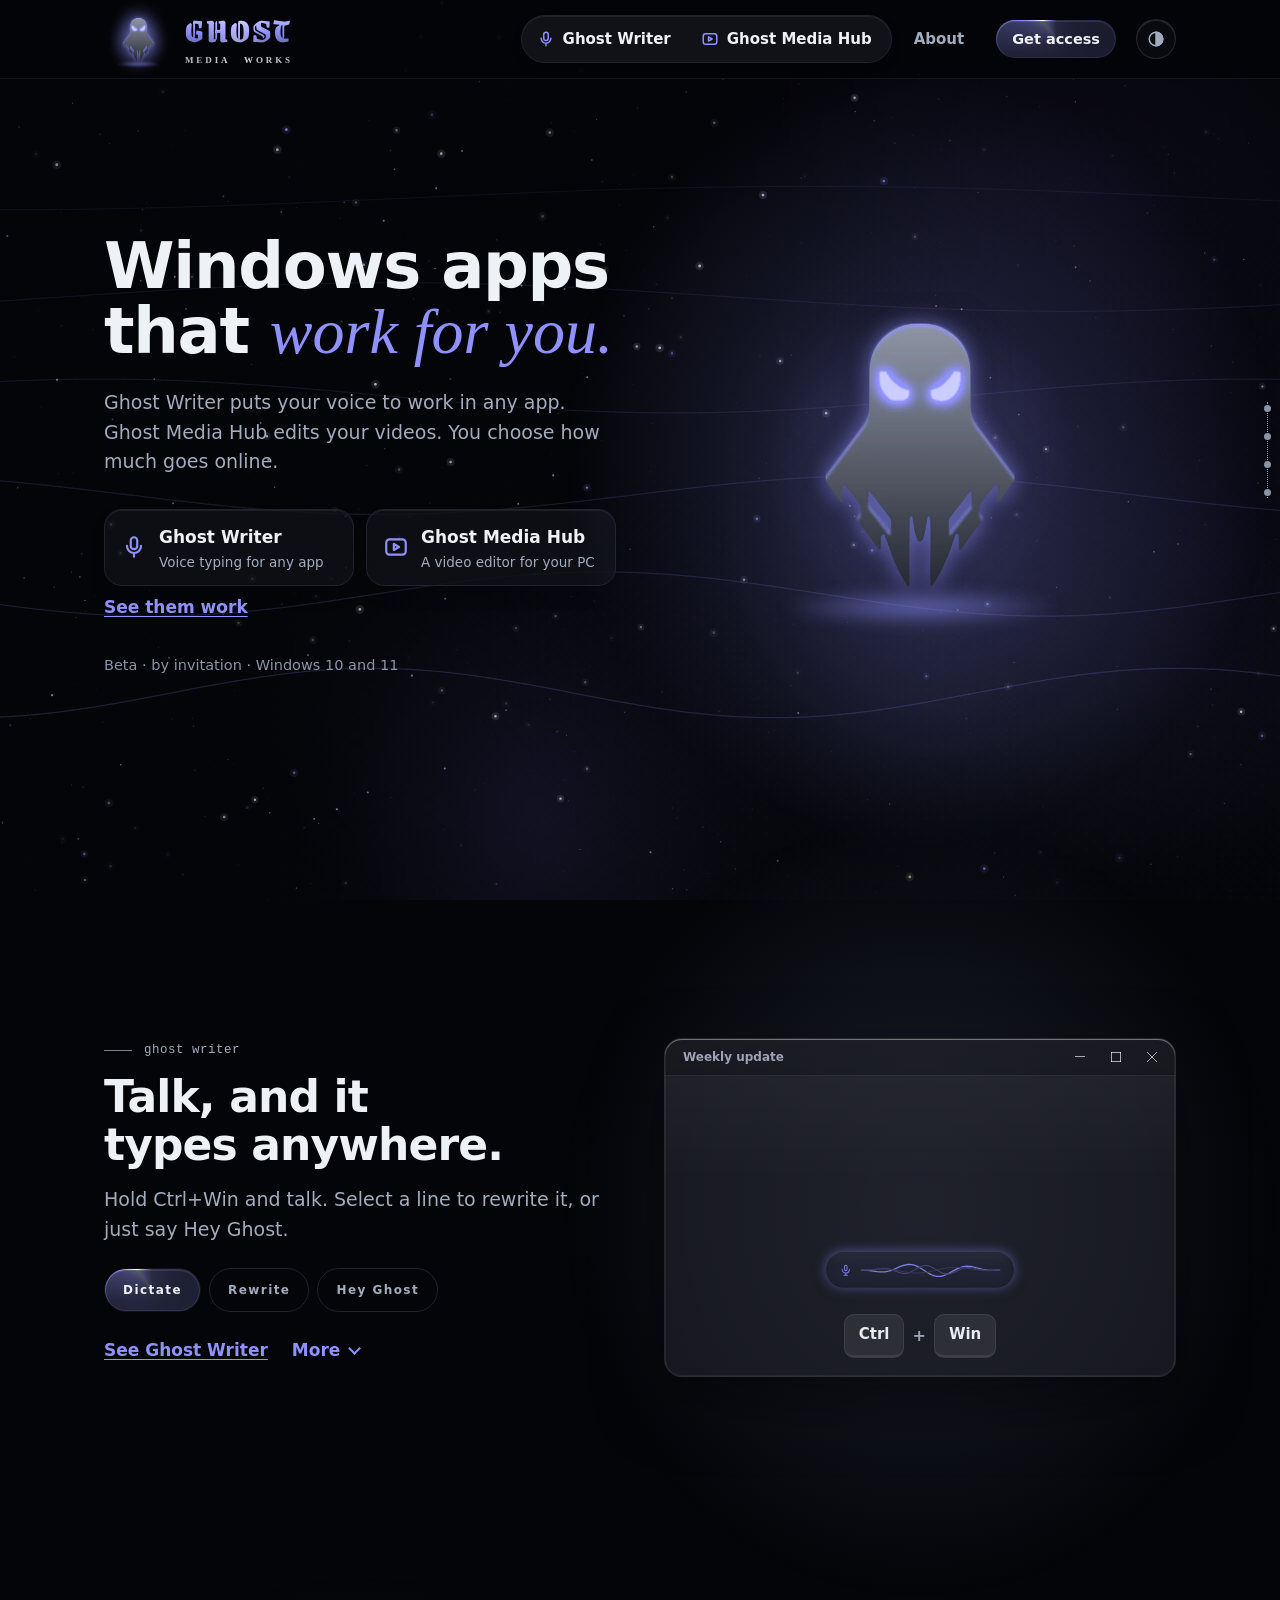
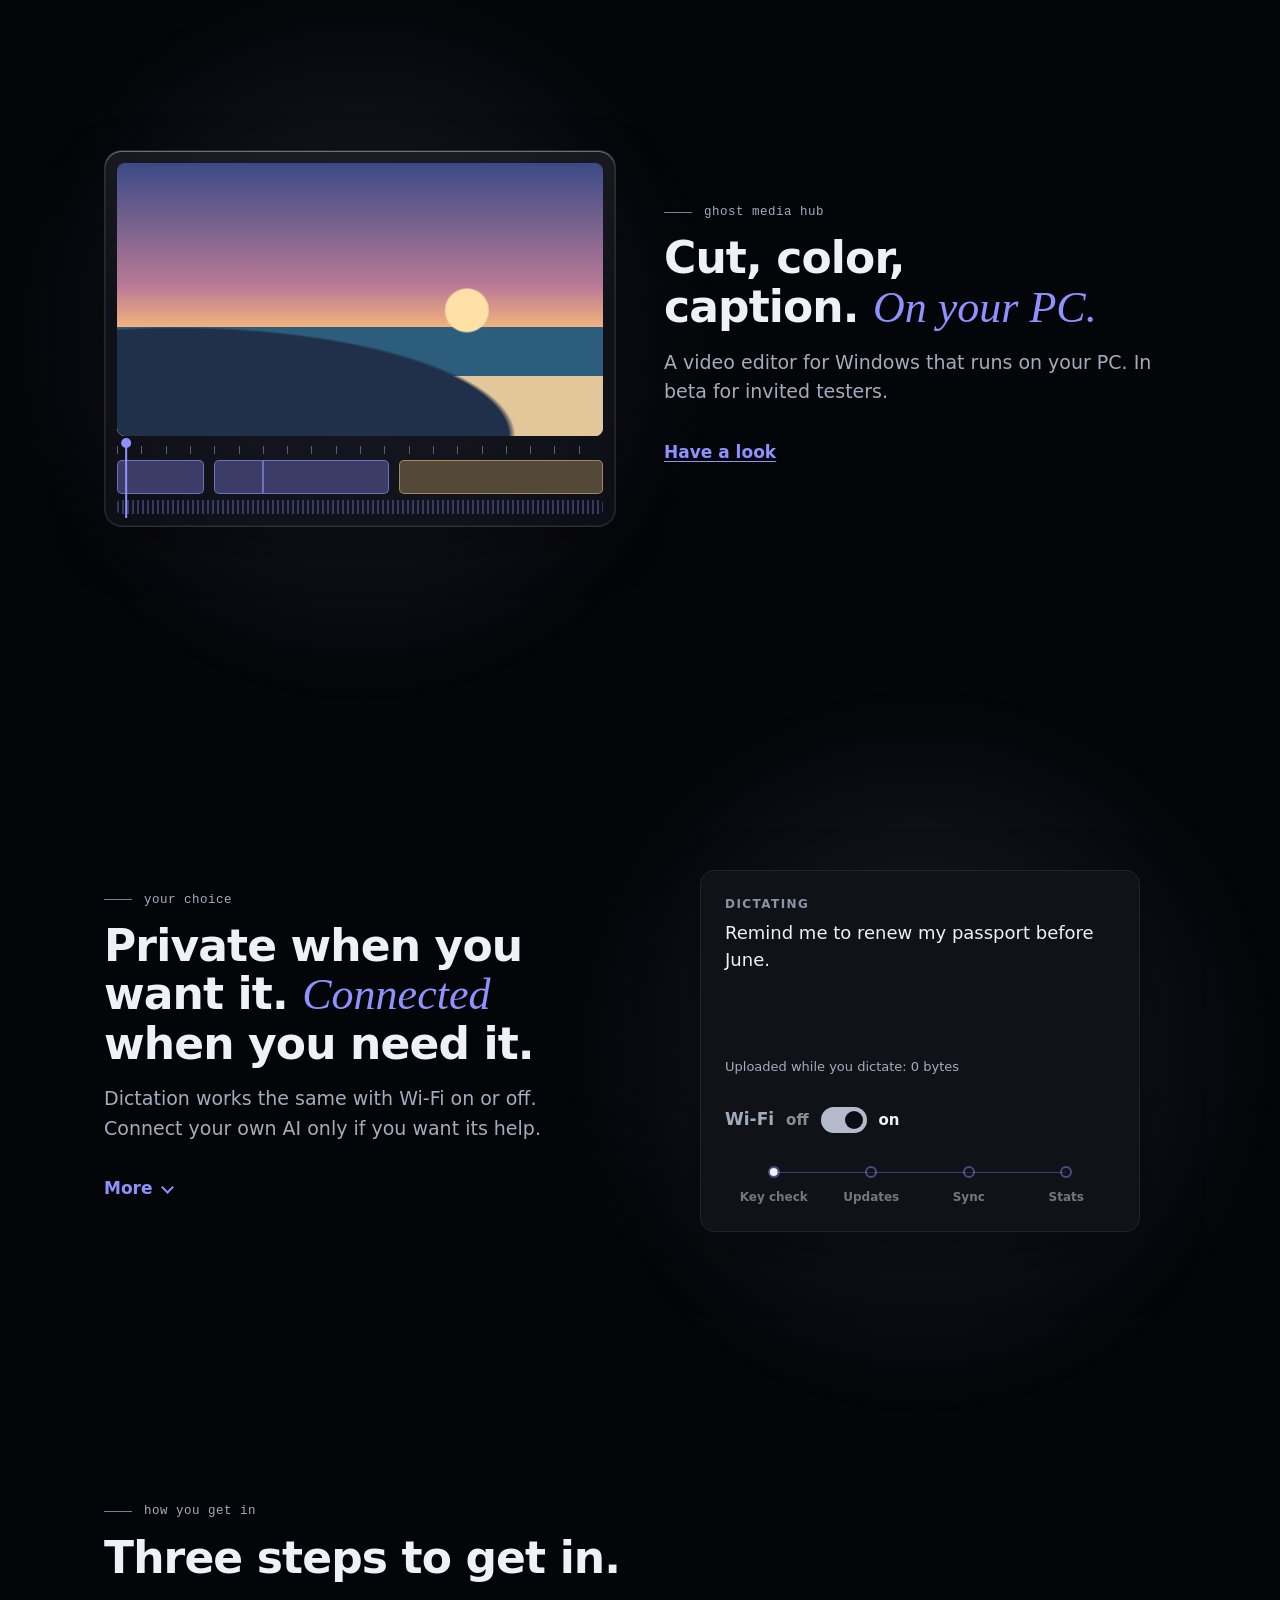
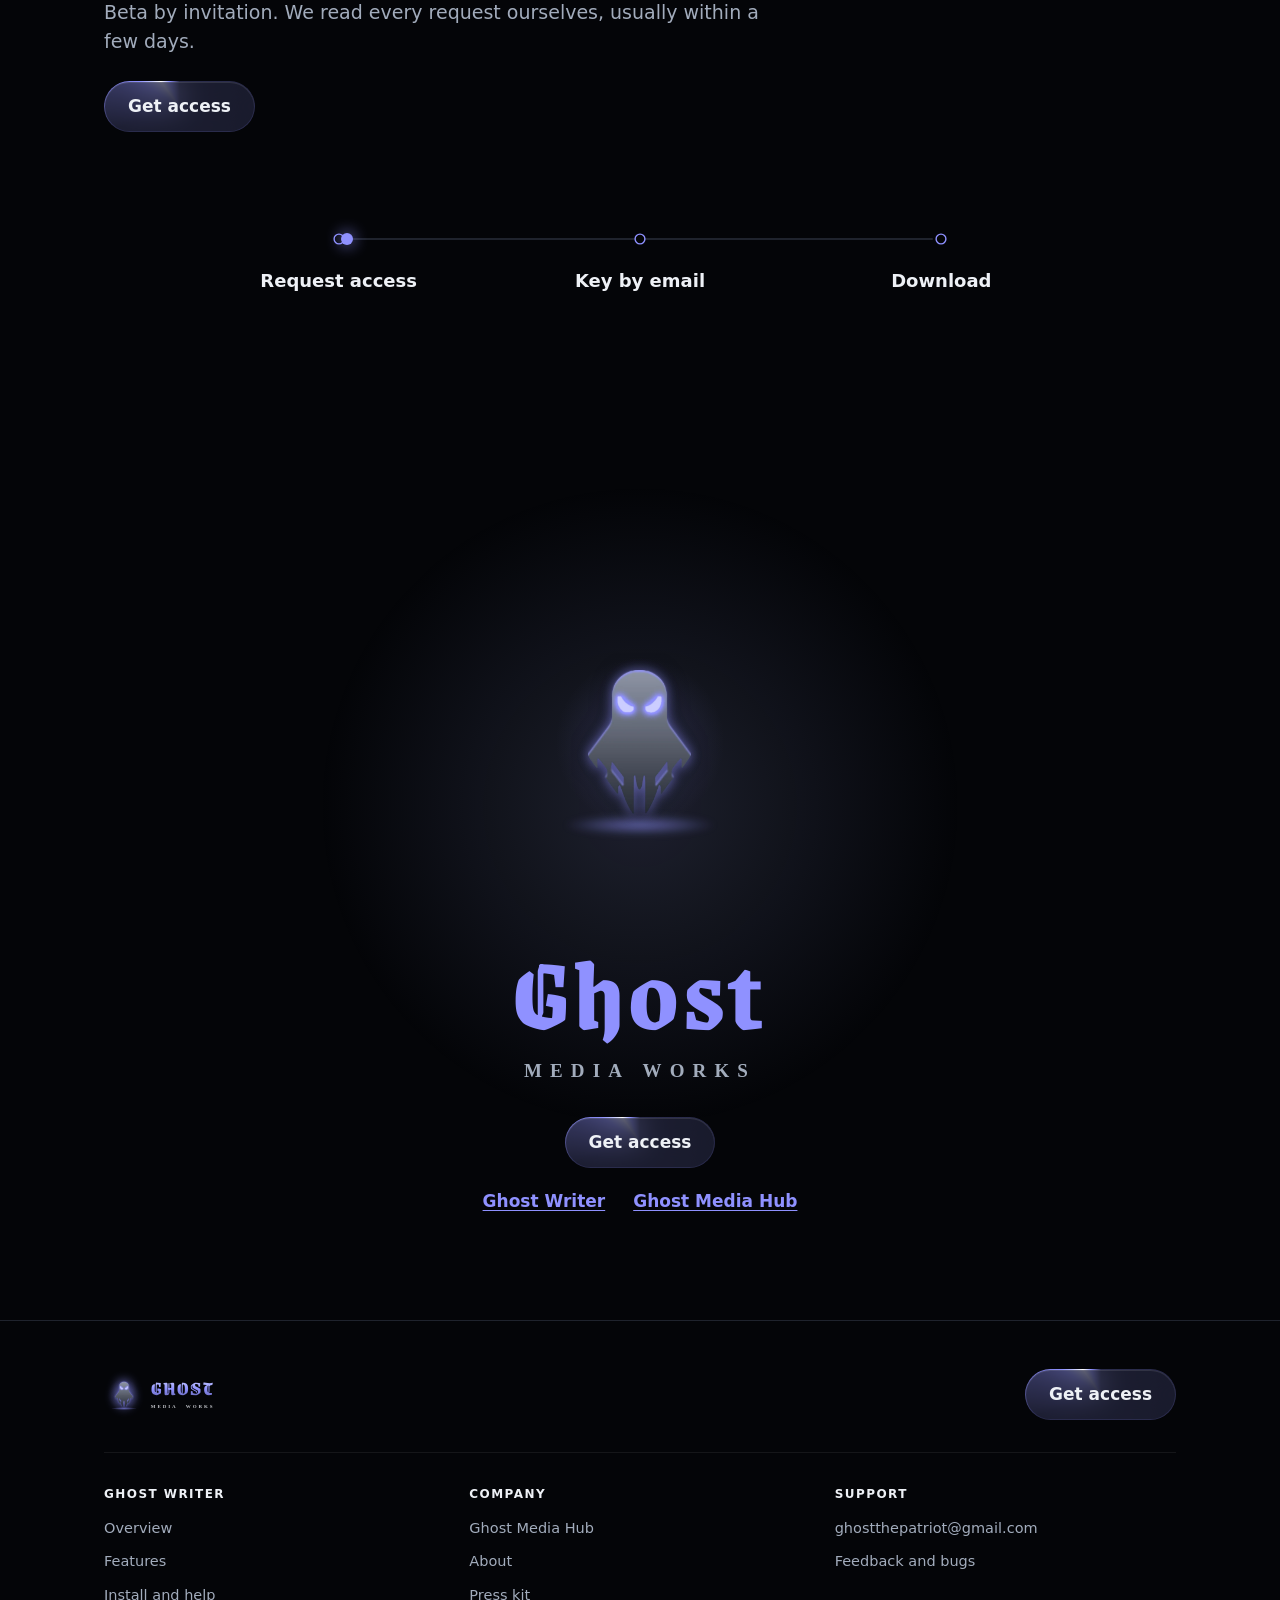
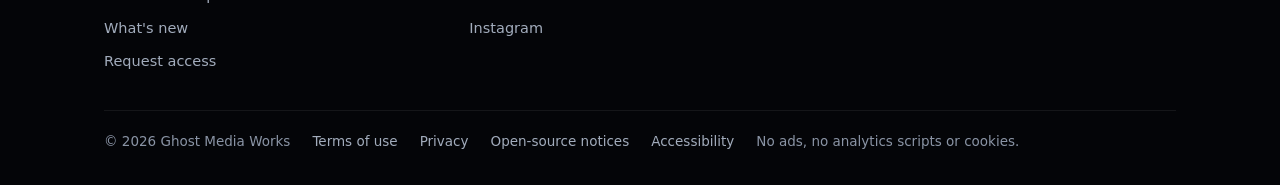
==== commit f4a07aba: "Website: index.html (7.2.1)" ====
--- a/index.html
+++ b/index.html
@@ -4,17 +4,17 @@
 <meta charset="utf-8">
 <meta name="viewport" content="width=device-width, initial-scale=1, viewport-fit=cover">
 <title>Ghost Media Works: Ghost Writer dictation and Ghost Media Hub</title>
-<meta name="description" content="Ghost Writer is free dictation for Windows 10 and 11 that runs on your own PC, even offline. Free beta by invitation, from Ghost Media Works.">
+<meta name="description" content="Ghost Writer puts your voice to work in any Windows app; Ghost Media Hub edits your videos. Windows 10 and 11, beta by invitation, from Ghost Media Works.">
 <link rel="canonical" href="https://ghostmediaworks.com/">
 <meta property="og:type" content="website">
 <meta property="og:site_name" content="Ghost Media Works">
 <meta property="og:title" content="Ghost Media Works">
-<meta property="og:description" content="Ghost Writer is free dictation for Windows 10 and 11 that runs on your own PC, even offline. Free beta by invitation, from Ghost Media Works.">
+<meta property="og:description" content="Ghost Writer puts your voice to work in any Windows app; Ghost Media Hub edits your videos. Windows 10 and 11, beta by invitation, from Ghost Media Works.">
 <meta property="og:url" content="https://ghostmediaworks.com/">
-<meta property="og:image" content="https://ghostmediaworks.com/assets/social-company.ee70ac8720.png">
+<meta property="og:image" content="https://ghostmediaworks.com/assets/social-company.43046d2662.png">
 <meta property="og:image:width" content="1200">
 <meta property="og:image:height" content="630">
-<meta property="og:image:alt" content="Ghost Media Works: private software that runs on your PC.">
+<meta property="og:image:alt" content="Ghost Media Works: Windows apps that work for you.">
 <meta name="twitter:card" content="summary_large_image">
 <meta name="theme-color" content="#040508">
 <link rel="icon" href="/favicon.ico" sizes="any">
@@ -22,10 +22,10 @@
 <link rel="apple-touch-icon" href="/assets/icons/apple-touch-icon.png">
 <link rel="manifest" href="/site.webmanifest">
 <link rel="preload" href="/assets/fonts/GrenzeGotisch-Site.woff" as="font" type="font/woff" crossorigin>
-<link rel="stylesheet" href="/assets/site.ba0b8dfc9c.css">
-<link rel="stylesheet" href="/assets/scenes.5748fd435a.css">
+<link rel="stylesheet" href="/assets/site.f256f029d5.css">
+<link rel="stylesheet" href="/assets/scenes.e36ffe90dc.css">
 <link rel="stylesheet" href="/assets/request.55162ab120.css">
-<link rel="stylesheet" href="/assets/home.487dd092aa.css">
+<link rel="stylesheet" href="/assets/home.264019ba1b.css">
 <script src="/assets/head.3d74d729cb.js"></script><!-- theme, old-link forwarding, intro flag: runs before the page paints (no defer) -->
 <script type="application/ld+json">
 {
@@ -82,21 +82,17 @@
   <div class="wrap inner">
     <a class="brand lg" href="/" aria-label="Ghost Media Works home">
       <span class="lg-press" aria-hidden="true"><span class="lg-sway">
-        <span class="lg-orb"><span class="lg-halo"></span><svg class="lg-hub" viewBox="0 0 76 76" focusable="false">
-          <g class="lg-lns"><path d="M38 38L38 7"/><path d="M38 38L67.5 28.4"/><path d="M38 38L56.2 63.1"/><path d="M38 38L19.8 63.1"/><path d="M38 38L8.5 28.4"/></g>
-          <g class="lg-pus"><path pathLength="100" d="M38 38L38 7"/><path pathLength="100" d="M38 38L67.5 28.4"/><path pathLength="100" d="M38 38L56.2 63.1"/><path pathLength="100" d="M38 38L19.8 63.1"/><path pathLength="100" d="M38 38L8.5 28.4"/></g>
-          <g class="lg-pis"><path pathLength="100" d="M38 7L38 38"/><path pathLength="100" d="M67.5 28.4L38 38"/><path pathLength="100" d="M56.2 63.1L38 38"/><path pathLength="100" d="M19.8 63.1L38 38"/><path pathLength="100" d="M8.5 28.4L38 38"/></g>
-          <g class="lg-rgs"><circle cx="38" cy="7" r="3.2"/><circle cx="67.5" cy="28.4" r="3.2"/><circle cx="56.2" cy="63.1" r="3.2"/><circle cx="19.8" cy="63.1" r="3.2"/><circle cx="8.5" cy="28.4" r="3.2"/></g>
-          <g class="lg-nds"><circle cx="38" cy="7" r="3.2"/><circle cx="67.5" cy="28.4" r="3.2"/><circle cx="56.2" cy="63.1" r="3.2"/><circle cx="19.8" cy="63.1" r="3.2"/><circle cx="8.5" cy="28.4" r="3.2"/></g>
-        </svg><span class="lg-gh"></span></span>
+        <span class="lg-orb"><span class="lg-halo"></span><span class="ghost-art"><span class="ghost"></span><span class="floor"></span></span></span>
         <span class="lg-col"><span class="lg-w"><span class="lg-l">G</span><span class="lg-l">H</span><span class="lg-l">O</span><span class="lg-l">S</span><span class="lg-l">T</span></span><span class="lg-mw"><span>m</span><span>e</span><span>d</span><span>i</span><span>a</span><span class="lg-sp"></span><span>w</span><span>o</span><span>r</span><span>k</span><span>s</span></span>
           <span class="lg-spec"><span class="lg-w"><span class="lg-l">G</span><span class="lg-l">H</span><span class="lg-l">O</span><span class="lg-l">S</span><span class="lg-l">T</span></span><span class="lg-mw"><span>m</span><span>e</span><span>d</span><span>i</span><span>a</span><span class="lg-sp"></span><span>w</span><span>o</span><span>r</span><span>k</span><span>s</span></span></span></span>
       </span></span>
     </a>
     <nav class="main-nav" aria-label="Main">
-      <a href="/ghost-writer/" data-nav="ghost-writer">Ghost Writer</a>
-      <a href="/media-hub/" data-nav="media-hub">Media Hub</a>
-      <a href="/about/" data-nav="about">About</a>
+      <span class="product-switch" role="group" aria-label="Our apps">
+        <a href="/ghost-writer/" data-nav="ghost-writer"><svg viewBox="0 0 24 24" fill="none" stroke="currentColor" stroke-width="2" stroke-linecap="round" aria-hidden="true"><rect x="9" y="3" width="6" height="11" rx="3"/><path d="M5.5 11a6.5 6.5 0 0 0 13 0M12 17.5V21"/></svg>Ghost Writer</a>
+        <a href="/media-hub/" data-nav="media-hub"><svg viewBox="0 0 24 24" fill="none" stroke="currentColor" stroke-width="2" stroke-linejoin="round" aria-hidden="true"><rect x="3" y="5" width="18" height="14" rx="3"/><path d="M10 9.2v5.6l4.8-2.8z"/></svg>Ghost Media Hub</a>
+      </span>
+      <a class="nav-plain" href="/about/" data-nav="about">About</a>
     </nav>
     <a class="button small header-cta" href="/ghost-writer/#request">Get access</a>
     <button class="theme-button header-theme" id="theme" type="button" data-theme-button aria-label="Theme: dark. Click to change.">
@@ -108,26 +104,26 @@
 <!-- Home: the company film (dev/design/site-film/PLAN.html chapter 07, scenes H1 to H6; H0, the boot logo, is site.js's).
      Kit pieces used (site/assets/scenes.*): .scene (data-play on H1 and H6, data-loop on H2 to H5), .cue, svg.build,
      .art (ghost, ghost-small), .glow + washes, .window.doc, .type, .keys, .pill, .menu, .toast, .meter, .switch,
-     .light-pass, .chooser/.chip, .more, .star. Home-only (home.css + home.js, loaded because of data-home): the hub mark,
-     the two lower nodes (they stay on the mark), the selection and the rewrite swap, the Media Hub editor, the online stops and their packet,
+     .light-pass, .chooser/.chip, .more, .star. Shared (site.css): .ghost-art, the hovering ghost over his still floor light.
+     Home-only (home.css + home.js, loaded because of data-home): the mark (the hovering ghost, large), the selection and the rewrite swap, the Media Hub editor, the online stops and their packet,
      the path and its light, the closing halo, and the H2 chips jumping the playhead. -->
 <section class="hero-film scene h-hero" data-scene="umbrella" data-play="1600" data-home aria-labelledby="hero-t">
   <canvas class="wave-field" aria-hidden="true"></canvas>
   <div class="wrap hero-in">
     <div class="hero-words">
-      <h1 id="hero-t">Software that stays <em>on your PC.</em></h1>
-      <p class="hero-line">Two Windows apps. Your voice and your videos never leave your computer.</p>
-      <div class="hero-actions"><a class="btn" href="/ghost-writer/#request">Get access</a><a class="text-link" href="#writer">See them work</a></div>
-      <p class="hero-fine">Free beta &middot; by invitation &middot; Windows 10 and 11</p>
+      <h1 id="hero-t">Windows apps that <em>work for you.</em></h1>
+      <p class="hero-line">Ghost Writer puts your voice to work in any app. Ghost Media Hub edits your videos. You choose how much goes online.</p>
+      <nav class="app-picks" aria-label="Choose an app">
+        <a class="app-pick" href="/ghost-writer/"><svg viewBox="0 0 24 24" fill="none" stroke="currentColor" stroke-width="2" stroke-linecap="round" aria-hidden="true"><rect x="9" y="3" width="6" height="11" rx="3"/><path d="M5.5 11a6.5 6.5 0 0 0 13 0M12 17.5V21"/></svg><span><b>Ghost Writer</b><small>Voice typing for any app</small></span></a>
+        <a class="app-pick" href="/media-hub/"><svg viewBox="0 0 24 24" fill="none" stroke="currentColor" stroke-width="2" stroke-linejoin="round" aria-hidden="true"><rect x="3" y="5" width="18" height="14" rx="3"/><path d="M10 9.2v5.6l4.8-2.8z"/></svg><span><b>Ghost Media Hub</b><small>A video editor for your PC</small></span></a>
+      </nav>
+      <div class="hero-actions"><a class="text-link" href="#writer">See them work</a></div>
+      <p class="hero-fine">Beta &middot; by invitation &middot; Windows 10 and 11</p>
     </div>
     <div class="hero-object" data-wash="indigo">
       <span class="glow" aria-hidden="true"></span>
-      <div class="h-mark" role="img" aria-label="The Ghost Media Works mark: the ghost inside a ring of five nodes">
-        <svg class="build h-spokes" data-from="0" data-to=".4" viewBox="0 0 76 76" aria-hidden="true"><path d="M38 38L38 7"/><path d="M38 38L67.5 28.4"/><path d="M38 38L56.2 63.1"/><path d="M38 38L19.8 63.1"/><path d="M38 38L8.5 28.4"/></svg>
-        <svg class="build h-nodes" data-from=".25" data-to=".55" viewBox="0 0 76 76" aria-hidden="true"><circle cx="38" cy="7" r="3.2"/><circle cx="67.5" cy="28.4" r="3.2"/><circle cx="8.5" cy="28.4" r="3.2"/></svg>
-        <span class="art ghost cue h-ghost" data-at=".4" aria-hidden="true"></span>
-        <span class="h-trav h-trav-r cue" data-at=".5" aria-hidden="true"></span>
-        <span class="h-trav h-trav-l cue" data-at=".52" aria-hidden="true"></span>
+      <div class="h-mark" role="img" aria-label="The Ghost Media Works mark: the ghost">
+        <span class="ghost-art h-ghost cue" data-at=".1" aria-hidden="true"><span class="ghost"></span><span class="floor"></span></span>
       </div>
     </div>
   </div>
@@ -136,7 +132,7 @@
 <section class="scene h-writer" id="writer" data-scene="writer" data-loop="10800" data-way="dictate" aria-labelledby="writer-t">
   <div class="wrap scene-in">
     <div class="words">
-      <p class="eyebrow"><span class="h-node cue" data-at=".01" aria-hidden="true"></span>Ghost Writer</p>
+      <p class="eyebrow">Ghost Writer</p>
       <h2 id="writer-t">Talk, and it types anywhere.</h2>
       <p class="line">Hold Ctrl+Win and talk. Select a line to rewrite it, or just say Hey Ghost.</p>
       <div class="chooser" role="group" aria-label="Jump to a part of the scene">
@@ -147,7 +143,8 @@
       <div class="h-foot">
         <a class="text-link" href="/ghost-writer/">See Ghost Writer</a>
         <details class="more"><summary>More</summary><ul>
-          <li>Spelling fixes work on every PC. Rewrites need Advanced mode: an NVIDIA, AMD or Intel graphics card, separate download.</li>
+          <li>Spelling fixes work on every PC. AI rewrites use your own AI if you connect one, or Advanced mode on an NVIDIA, AMD or Intel graphics card.</li>
+          <li>Then plan your day in Planner, arrange Home with the boxes you use, and have text read out loud.</li>
           <li>Hey Ghost stays off until you turn it on.</li>
         </ul></details>
       </div>
@@ -163,9 +160,9 @@
           <p class="type" data-from=".21" data-to=".34">Sign-ups are up on last week.</p>
           <span class="art ghost-small cue h-mini" data-at=".42" data-until=".6" aria-hidden="true"></span>
           <ul class="menu h-menu" data-at=".45" data-until=".6" aria-hidden="true">
+            <li>Read aloud</li>
+            <li class="sep"></li>
             <li class="head">Rewrite with AI</li>
-            <li>Fix spelling</li>
-            <li class="sep"></li>
             <li>Make it shorter</li>
             <li data-at=".53">Make it friendlier</li>
           </ul>
@@ -175,7 +172,7 @@
           </div>
           <div class="h-hey">
             <p class="h-say cue" data-at=".66">&ldquo;<b>Hey Ghost,</b> open Spotify&rdquo;</p>
-            <div class="toast" data-at=".76"><span class="art ghost-small" aria-hidden="true"></span>Spotify<span class="check" aria-hidden="true"></span></div>
+            <div class="toast" data-at=".76"><span class="art ghost-small" aria-hidden="true"></span>Spotify</div>
           </div>
         </div>
       </div>
@@ -186,9 +183,9 @@
 <section class="scene flip h-hub" id="media-hub" data-scene="hub" data-loop="8400" aria-labelledby="hub-t">
   <div class="wrap scene-in">
     <div class="words">
-      <p class="eyebrow"><span class="h-node cue" data-at=".01" aria-hidden="true"></span>Ghost Media Hub</p>
-      <h2 id="hub-t">Cut, colour, caption. <em>On your PC.</em></h2>
-      <p class="line">A video editor for Windows that runs on your PC. Free beta for invited testers.</p>
+      <p class="eyebrow">Ghost Media Hub</p>
+      <h2 id="hub-t">Cut, color, caption. <em>On your PC.</em></h2>
+      <p class="line">A video editor for Windows that runs on your PC. In beta for invited testers.</p>
       <p class="h-act"><a class="text-link" href="/media-hub/">Have a look</a></p>
     </div>
     <div class="stage" data-wash="look-film">
@@ -215,19 +212,19 @@
 <section class="scene h-promise" id="promise" data-scene="promise" data-loop="6000" aria-labelledby="promise-t">
   <div class="wrap scene-in">
     <div class="words">
-      <p class="eyebrow">Our promise</p>
-      <h2 id="promise-t" class="light-pass">Nothing you say <em>leaves your PC.</em></h2>
-      <p class="line">Wi-Fi on or off, it works the same. It goes online for four things only.</p>
-      <div class="h-foot"><details class="more"><summary>More</summary><p>The key check sends only your key, a scrambled PC id and the app version. No ads, no analytics, no cookies.</p></details></div>
+      <p class="eyebrow">Your choice</p>
+      <h2 id="promise-t" class="light-pass">Private when you want it. <em>Connected</em> when you need it.</h2>
+      <p class="line">Dictation works the same with Wi-Fi on or off. Connect your own AI only if you want its help.</p>
+      <div class="h-foot"><details class="more"><summary>More</summary><p>The key check sends only your key, a scrambled PC id and the app version. Connect your own AI and what you ask it is routed through that company, and your dictation too only if you turn on Proofread my dictation; your voice never is. No ads, no analytics, no cookies.</p></details></div>
     </div>
     <div class="stage" data-wash="indigo">
       <span class="glow" aria-hidden="true"></span>
       <div class="h-proof star">
         <p class="h-dictated"><span>Dictating</span>Remind me to renew my passport before June.</p>
-        <div class="meter"><span class="meter-label">Your words uploaded: 0 bytes</span></div>
+        <div class="meter"><span class="meter-label">Uploaded while you dictate: 0 bytes</span></div>
         <p class="h-wifi">Wi-Fi <button type="button" class="switch" aria-checked="true" aria-label="Wi-Fi"><span>off</span><i aria-hidden="true"></i><span>on</span></button></p>
         <div class="h-online">
-          <ol aria-label="The only times it goes online"><li>Key check</li><li>Updates</li><li>Sync</li><li>Stats</li></ol>
+          <ol aria-label="Its everyday online stops"><li>Key check</li><li>Updates</li><li>Sync</li><li>Stats</li></ol>
           <span class="h-packet" aria-hidden="true"></span>
         </div>
       </div>
@@ -240,7 +237,7 @@
     <div class="words">
       <p class="eyebrow">How you get in</p>
       <h2 id="path-t">Three steps to get in.</h2>
-      <p class="line">Free beta by invitation. We read every request ourselves, usually within a few days.</p>
+      <p class="line">Beta by invitation. We read every request ourselves, usually within a few days.</p>
       <p class="h-act"><a class="btn" href="/ghost-writer/#request">Get access</a></p>
     </div>
     <div class="stage">
@@ -248,7 +245,7 @@
         <ol>
           <li><b>Request access</b><span class="cue" data-at=".05">Fill in the short form.</span></li>
           <li><b>Key by email</b><span class="cue" data-at=".45">Your access key arrives by email.</span></li>
-          <li><b>Download</b><span class="cue" data-at=".83">Install on Windows 10 or 11, 64-bit.</span></li>
+          <li><b>Download</b><span class="cue" data-at=".83">Install on Windows 10 (version 1809 or newer) or Windows 11, 64-bit.</span></li>
         </ol>
         <span class="h-light" aria-hidden="true"></span>
       </div>
@@ -261,11 +258,7 @@
     <div class="stage">
       <span class="glow" aria-hidden="true"></span>
       <div class="h-mark" aria-hidden="true">
-        <svg class="h-spokes" viewBox="0 0 76 76"><path d="M38 38L38 7"/><path d="M38 38L67.5 28.4"/><path d="M38 38L56.2 63.1"/><path d="M38 38L19.8 63.1"/><path d="M38 38L8.5 28.4"/></svg>
-        <svg class="h-nodes" viewBox="0 0 76 76"><circle cx="38" cy="7" r="3.2"/><circle cx="67.5" cy="28.4" r="3.2"/><circle cx="8.5" cy="28.4" r="3.2"/></svg>
-        <span class="art ghost h-ghost"></span>
-        <span class="h-trav h-trav-r cue" data-at=".1" data-ramp=".35"></span>
-        <span class="h-trav h-trav-l cue" data-at=".16" data-ramp=".35"></span>
+        <span class="ghost-art h-ghost"><span class="ghost"></span><span class="floor"></span></span>
       </div>
     </div>
     <div class="words">
@@ -281,10 +274,7 @@
   <div class="wrap">
     <div class="foot-top">
       <p class="lg lg-still"><span class="visually-hidden">Ghost Media Works</span><span class="lg-press" aria-hidden="true"><span class="lg-sway">
-            <span class="lg-orb"><span class="lg-halo"></span><svg class="lg-hub" viewBox="0 0 76 76" focusable="false">
-              <g class="lg-lns"><path d="M38 38L38 7"/><path d="M38 38L67.5 28.4"/><path d="M38 38L56.2 63.1"/><path d="M38 38L19.8 63.1"/><path d="M38 38L8.5 28.4"/></g>
-              <g class="lg-nds"><circle cx="38" cy="7" r="3.2"/><circle cx="67.5" cy="28.4" r="3.2"/><circle cx="56.2" cy="63.1" r="3.2"/><circle cx="19.8" cy="63.1" r="3.2"/><circle cx="8.5" cy="28.4" r="3.2"/></g>
-            </svg><span class="lg-gh"></span></span>
+            <span class="lg-orb"><span class="lg-halo"></span><span class="ghost-art"><span class="ghost"></span><span class="floor"></span></span></span>
             <span class="lg-col"><span class="lg-w"><span class="lg-l">G</span><span class="lg-l">H</span><span class="lg-l">O</span><span class="lg-l">S</span><span class="lg-l">T</span></span><span class="lg-mw"><span>m</span><span>e</span><span>d</span><span>i</span><span>a</span><span class="lg-sp"></span><span>w</span><span>o</span><span>r</span><span>k</span><span>s</span></span></span>
           </span></span></p>
       <a class="button foot-cta" href="/ghost-writer/#request">Get access</a>
@@ -310,8 +300,8 @@
   <div class="rq-inside">
     <button class="rq-close" type="button" aria-label="Close"><svg viewBox="0 0 24 24" fill="none" stroke="currentColor" stroke-width="2.2" stroke-linecap="round" aria-hidden="true"><path d="M6 6l12 12"/><path d="M18 6L6 18"/></svg></button>
     <div class="rq-dots" aria-hidden="true"><i></i><i></i></div>
-    <h2 id="rq-title">Request free access</h2>
-    <p class="rq-intro"><span class="rq-stepno">Step 1 of 2.</span> Ghost Writer is free while it's in beta. We read every request and email you a key, usually within a few days.</p>
+    <h2 id="rq-title">Request access</h2>
+    <p class="rq-intro"><span class="rq-stepno">Step 1 of 2.</span> Ghost Writer is in beta, by invitation. We read every request and email you a key, usually within a few days.</p>
     <div class="rq-slot"><div class="rq-box">
       <form class="request-form" id="request-form" data-server="https://ghost-writer-access.ghostrepublic.workers.dev" novalidate>
         <div class="rq-step rq-step1">
@@ -362,8 +352,8 @@
   </div>
 </dialog>
 
-<script src="/assets/site.d19b90ec26.js" defer></script>
-<script src="/assets/logo.b5ae365e06.js" defer></script>
+<script src="/assets/site.3b6a2c24ac.js" defer></script>
+<script src="/assets/logo.69c41a8c63.js" defer></script>
 <script src="/assets/stars.e5c827dea4.js" defer></script>
 <script src="/assets/media/pill.js" defer></script>
 <script src="/assets/scenes.9251fdd171.js" defer></script>
--- a/assets/site.f256f029d5.css
+++ b/assets/site.f256f029d5.css
@@ -0,0 +1,596 @@
+/* Ghost Media Works website: one stylesheet for every page.
+   Colours follow the app (dev/DESIGN-SYSTEM.md section 1): one indigo, no purple, no gradient headings. */
+/* The gothic font, cut down by build_site.py to the letters the site uses (OFL; licence in assets/fonts). */
+@font-face { font-family: "Grenze Gotisch"; font-weight: 800; font-display: swap;
+  src: url("/assets/fonts/GrenzeGotisch-Site.woff") format("woff"); }
+
+:root {
+  --bg: #040508; --card: #101218; --tile: #14161d; --raised: #1c1f28; --border: #1f232d;  /* near-black (owner, 2026-11-03) */
+  --text: #eef1f6; --muted: #a2acbc; --faint: #8a94a5;
+  --accent: #8f91ff; --accent-hover: #a4a6ff; --on-accent: #0f1116; --accent-soft: #262a4a; --accent-soft-text: #b8baff; --ring-dim: color-mix(in srgb, var(--accent) 28%, transparent); --ring-glow: color-mix(in srgb, var(--accent) 70%, transparent);
+  --good: #36d27a; --warn: #ffb454;
+  --edge: rgba(255,255,255,.07); --shadow: rgba(0,0,0,.45); --glow: rgba(143,145,255,.16); --sheen: rgba(255,255,255,.95);
+  color-scheme: dark;
+}
+:root[data-theme="light"] {
+  --bg: #f3f5f9; --card: #ffffff; --tile: #f6f8fb; --raised: #eceff4; --border: #dfe3ea;
+  --text: #121826; --muted: #4a5566; --faint: #5b6678;
+  --accent: #4f52e0; --accent-hover: #4346cc; --on-accent: #ffffff; --accent-soft: #e6e7ff; --accent-soft-text: #3a3dc0;  /* --ring-dim / --ring-glow follow --accent from :root */
+  --good: #15803d; --warn: #b45309;
+  --edge: rgba(17,24,39,.09); --shadow: rgba(17,24,39,.10); --glow: rgba(79,82,224,.10); --sheen: rgba(255,255,255,.7);
+  color-scheme: light;
+}
+
+* { box-sizing: border-box; }
+html { -webkit-text-size-adjust: 100%; background: var(--bg); }
+body { margin: 0; background: var(--bg); color: var(--text); overflow-wrap: break-word;
+  font: 17px/1.6 "Segoe UI Variable Text", "Segoe UI", system-ui, -apple-system, "Helvetica Neue", sans-serif; }
+img { max-width: 100%; height: auto; }
+/* ==== site film: the starfield ground (assets/stars.js; owner's pick, 2026-11-03) ====
+   Dark theme only: stars.js sets html.stars while it draws, the body goes see-through and the site's cards and buttons
+   become frosted glass over the stars. Light theme keeps its plain ground. The drawn app pieces (windows, pop-ups) are
+   not here: they wear the app's own glass in both themes (scenes.css "the app's glass"). */
+canvas.stars { position: fixed; inset: 0; z-index: -2; width: 100%; height: 100%; pointer-events: none; }  /* under the wave field (-1) */
+html.stars body { background: transparent; }
+html.stars .card,
+html.stars .faq details, html.stars .change, html.stars .theme-button, html.stars .button::after, html.stars .btn::after,
+html.stars .scene .chip[aria-pressed="true"]::after {
+  background: color-mix(in srgb, var(--card) 55%, transparent); backdrop-filter: blur(16px); -webkit-backdrop-filter: blur(16px);
+  border-color: rgba(255,255,255,.12); box-shadow: inset 0 1px 0 rgba(255,255,255,.1); }
+/* the serif word: the accent phrase of every headline (owner, 2026-11-03; system serif until a licensed one is OK'd) */
+:root { --serif: Georgia, "Times New Roman", serif; --mono: ui-monospace, "Cascadia Mono", Consolas, monospace; }
+.hero-film h1 em, .scene h2 em { font-family: var(--serif); font-style: italic; font-weight: 400; letter-spacing: 0; }
+/* ==== /starfield ==== */
+a { color: var(--accent); text-underline-offset: 3px; }
+a:hover { color: var(--accent-hover); }
+:focus-visible { outline: 3px solid var(--accent); outline-offset: 3px; border-radius: 6px; }
+code { font: 14px/1.5 Consolas, "Cascadia Mono", ui-monospace, monospace; overflow-wrap: anywhere; }
+h1, h2, h3 { line-height: 1.15; letter-spacing: -.01em; }
+h3 { font-size: 20px; margin: 0 0 6px; }
+p { margin: 0 0 14px; }
+.wrap { max-width: 1120px; margin: 0 auto; padding: 0 24px; }
+@media (max-width: 600px) { .wrap { padding: 0 16px; } }
+.skip { position: absolute; left: 12px; top: -60px; z-index: 100; background: var(--accent); color: var(--on-accent);
+  padding: 10px 16px; border-radius: 10px; font-weight: 700; text-decoration: none; }
+.skip:focus { top: 12px; }
+.visually-hidden { position: absolute !important; width: 1px; height: 1px; overflow: hidden; clip: rect(0 0 0 0); white-space: nowrap; }
+
+/* each theme shows its own pictures: <img> pictures are <picture>s (build_site themed()); CSS ones load only for the
+   showing theme */
+:root[data-theme="light"] .lg .ghost-art .ghost { background-image: url("/assets/ghost-light-float-200.webp"); }
+:root[data-theme="light"] .ghost-art .ghost { background-image: url("/assets/ghost-light-float-600.webp"); }
+
+/* header (site film, PLAN.html chapter 06): the logo, the app switch (Ghost Writer | Media Hub), About, one "Get access"
+   and the theme switch. It slides away as the visitor scrolls down and returns on the first scroll up (site.js sets
+   .bar-away: transform only, never within the first 80 px, always shown at the top). Phones (under 721 px): the logo,
+   Get access and the theme switch, with the app switch as a full-width second row (never hidden: owner, 2026-11-11);
+   About moves to the chapter pill's list (site.js) and the footer. The first row's padding, height and logo size are
+   what the intro hand-off was measured at. */
+.site-header { position: sticky; top: 0; z-index: 50; background: var(--bg); background: color-mix(in srgb, var(--bg) 94%, transparent);
+  border-bottom: 1px solid var(--edge); transition: transform 300ms var(--ease, cubic-bezier(.2,.7,.2,1)); }
+.site-header.bar-away { transform: translateY(calc(-100% - 1px)); }
+.site-header .inner { display: flex; align-items: center; gap: 12px 20px; min-height: 64px; flex-wrap: wrap; position: relative;
+  padding-top: 5px; padding-bottom: 5px; }
+.brand { margin-right: auto; min-width: 0; }
+.brand:hover { color: var(--text); }
+
+/* The logo (owner's pick 2026-11-01, "Badge + shockwave"; the five-node ring around the ghost removed, owner
+   2026-11-08): the hovering ghost (.ghost-art) in his glow, gothic GHOST, MEDIA WORKS in small caps stretched to
+   GHOST's width. Sizes are em of .lg's font-size (10px = design size). Header only, and only under html.motion: a
+   gentle sway and his hover (CSS); logo.js adds the click shockwave. Footer (.lg-still), no script or reduced
+   motion: the same artwork, still. */
+.lg { display: flex; align-items: center; font-size: 9px; line-height: 1; color: var(--text); text-decoration: none;
+  -webkit-tap-highlight-color: transparent; }
+.lg-press, .lg-sway { display: flex; align-items: center; transform-origin: 50% 50%; }
+.lg-orb { position: relative; flex-shrink: 0; display: grid; place-items: center; width: 7.6em; height: 7.6em; margin-right: 1.4em; }
+.lg-halo { position: absolute; inset: .4em; border-radius: 50%; opacity: .5;
+  background: radial-gradient(circle, color-mix(in srgb, var(--accent) 32%, transparent) 0%, transparent 66%); }
+/* the ghost: the hovering ghost at the orb's width (bigger than inside the old ring), its own small picture (a CSS
+   picture, so only the showing theme's file is fetched); .lg-halo is his glow, so .ghost-art's own is left out */
+.lg .ghost-art { --gw: 7.6em; }
+.lg .ghost-art::before { display: none; }
+.lg .ghost-art .ghost { filter: drop-shadow(0 0 1em var(--accent)); background-image: url("/assets/ghost-dark-float-200.webp"); }
+.lg-col { position: relative; display: inline-flex; flex-direction: column; }
+.lg-w { display: block; font-family: "Grenze Gotisch", "Old English Text MT", serif; font-weight: 800; font-size: 3.8em; color: var(--accent);
+  letter-spacing: .06em; margin-right: -.06em; white-space: nowrap; }
+.lg-l { display: inline-block; transform-origin: 50% 85%; }
+/* width 0 + min-width 100%: GHOST alone sets the width, MEDIA WORKS spreads to its edges */
+.lg-mw { display: flex; justify-content: space-between; align-items: center; width: 0; min-width: 100%; margin-top: .4em; opacity: .8;
+  font: 600 1.5em/1 "Palatino Linotype", Palatino, "Book Antiqua", Georgia, serif; font-variant: small-caps; white-space: nowrap; }
+.lg-mw > span { display: inline-block; }
+.lg-mw .lg-sp { width: .8em; }
+.lg-spec { display: none; }
+@supports ((background-clip: text) or (-webkit-background-clip: text)) {
+  /* brushed metal: on each letter (on the word, letters would vanish while they move) */
+  .lg-col > .lg-w .lg-l { color: transparent; -webkit-background-clip: text; background-clip: text;
+    background-image: linear-gradient(180deg, color-mix(in srgb, var(--accent) 45%, #fff) 0%, var(--accent) 50%, color-mix(in srgb, var(--accent) 68%, #000) 100%); }
+  /* the highlight across the metal: a copy of the letters on top */
+  .site-header .lg-spec { position: absolute; inset: 0; display: flex; flex-direction: column; pointer-events: none; opacity: .38; }
+  .lg-spec .lg-w, .lg-spec .lg-mw { color: transparent; -webkit-background-clip: text; background-clip: text;
+    background-image: linear-gradient(100deg, transparent 40%, var(--sheen) 50%, transparent 60%); background-size: 320% 100%; background-position: 50% 0; }
+}
+html.motion .site-header .lg-sway { animation: lg-sway 16s linear infinite; }
+html.motion .site-header .lg-spec .lg-w, html.motion .site-header .lg-spec .lg-mw { animation: lg-sheen 16s linear infinite; }
+html.motion .lg-still .ghost-art * { animation: none; }  /* the footer's copy stays still */
+html.lg-paused .site-header .lg * { animation-play-state: paused !important; }  /* tab hidden or header off screen (logo.js) */
+@keyframes lg-sway {
+  0%, 100% { transform: perspective(560px) rotateY(0deg) rotateX(2deg); } 12.5% { transform: perspective(560px) rotateY(3deg) rotateX(1.4deg); }
+  25% { transform: perspective(560px) rotateY(4.2deg) rotateX(0deg); } 37.5% { transform: perspective(560px) rotateY(3deg) rotateX(-1.4deg); }
+  50% { transform: perspective(560px) rotateY(0deg) rotateX(-2deg); } 62.5% { transform: perspective(560px) rotateY(-3deg) rotateX(-1.4deg); }
+  75% { transform: perspective(560px) rotateY(-4.2deg) rotateX(0deg); } 87.5% { transform: perspective(560px) rotateY(-3deg) rotateX(1.4deg); } }
+@keyframes lg-sheen { 0%, 100% { background-position: 54% 0; } 12.5% { background-position: 40% 0; } 25% { background-position: 32% 0; }
+  37.5% { background-position: 34% 0; } 50% { background-position: 46% 0; } 62.5% { background-position: 60% 0; }
+  75% { background-position: 68% 0; } 87.5% { background-position: 66% 0; } }
+/* the click's shockwave rings (logo.js), clipped to the header bar */
+.lg-waves { position: absolute; inset: 0; overflow: hidden; pointer-events: none; }
+.lg-ring { position: absolute; border-radius: 50%; border: 1px solid var(--accent); opacity: 0;
+  box-shadow: 0 0 14px color-mix(in srgb, var(--accent) 40%, transparent), inset 0 0 14px color-mix(in srgb, var(--accent) 25%, transparent); }
+.main-nav { display: flex; gap: 10px; align-items: center; }
+.main-nav a { color: var(--muted); text-decoration: none; font-weight: 600; font-size: 15px;
+  padding: 8px 12px; border-radius: 999px; white-space: nowrap; }
+.main-nav a:hover { color: var(--text); background: var(--raised); }
+.main-nav a[aria-current] { color: var(--text); background: var(--raised); box-shadow: inset 0 0 0 1px var(--edge); }
+/* The two apps side by side in one rounded switch (owner, 2026-11-11: "clear navigation at the top so that people can
+   choose between Ghost Writer or Ghost Media Hub"); the page's app is lit. Phones keep it as its own row (below). */
+.product-switch { display: flex; gap: 4px; padding: 4px; border-radius: 999px; background: var(--card);
+  border: 1px solid var(--border); box-shadow: inset 0 1px 0 var(--edge), 0 6px 18px -10px var(--shadow); }
+.main-nav .product-switch a { display: inline-flex; align-items: center; justify-content: center; gap: 8px;
+  padding: 7px 15px 7px 11px; color: var(--text); transition: background-color 200ms, color 200ms, box-shadow 200ms; }
+.product-switch svg { width: 18px; height: 18px; flex-shrink: 0; color: var(--accent); }
+.main-nav .product-switch a[aria-current] { color: var(--accent-soft-text); background: var(--accent-soft);
+  box-shadow: inset 0 0 0 1px color-mix(in srgb, var(--accent) 40%, transparent); }
+.header-cta { flex-shrink: 0; }
+.theme-button { display: grid; place-items: center; flex-shrink: 0; width: 40px; height: 40px; border-radius: 50%; border: 1px solid var(--border);
+  background: var(--card); color: var(--muted); cursor: pointer; padding: 0; }
+.theme-button:hover { color: var(--text); }
+.theme-button svg { width: 18px; height: 18px; }
+@media (max-width: 720px) {
+  .site-header .inner { gap: 6px 10px; min-height: 56px; padding-top: 4px; padding-bottom: 4px; }
+  .site-header .lg { font-size: clamp(5.4px, 1.8vw, 6.8px); }
+  .header-cta { min-height: 40px; padding: 6px 14px; font-size: 14px; }
+  .main-nav { order: 3; flex: 1 1 100%; flex-wrap: wrap; padding-bottom: 6px; }
+  .product-switch { flex: 1 1 100%; }
+  .main-nav .product-switch a { flex: 1 1 0; font-size: 14px; padding: 7px 8px; }
+  html.js .nav-plain { display: none; }  /* About lives in the chapter pill's list and the footer */
+}
+@media (max-width: 340px) { .header-cta { padding: 6px 10px; } .product-switch svg { display: none; } }
+/* Home's hero: the two apps as two cards, so a visitor picks one straight away (owner, 2026-11-11). */
+.app-picks { display: grid; grid-template-columns: repeat(2, minmax(0, 1fr)); gap: 12px; margin-top: 26px; max-width: 560px; }
+.app-pick { display: flex; align-items: center; gap: 12px; padding: 14px 16px; border-radius: 18px; text-decoration: none;
+  color: var(--text); background: var(--card); background: color-mix(in srgb, var(--card) 82%, transparent);
+  border: 1px solid var(--border); box-shadow: inset 0 1px 0 var(--edge), 0 10px 26px -14px var(--shadow);
+  transition: transform 200ms, border-color 200ms, box-shadow 200ms; }
+.app-pick:hover { color: var(--text); border-color: color-mix(in srgb, var(--accent) 55%, transparent); transform: translateY(-2px);
+  box-shadow: inset 0 1px 0 var(--edge), 0 14px 30px -14px var(--glow); }
+.app-pick svg { width: 26px; height: 26px; flex-shrink: 0; color: var(--accent); }
+.app-pick b { display: block; font-size: 17px; }
+.app-pick small { display: block; margin-top: 2px; color: var(--muted); font-size: 13.5px; line-height: 1.35; }
+@media (max-width: 520px) { .app-picks { grid-template-columns: 1fr; } }
+@media (prefers-reduced-motion: reduce) { .app-pick:hover { transform: none; } }
+
+/* buttons: the hairline ring (owner's pick, 2026-11-03, take 4 of dev\design\site-film\button-options-6.html).
+   A 1 px ring of dim indigo with a white-hot bar circling it (::before, a square that turns: transform only, cheap),
+   the body (::after) in the card colour. Hover: the bar speeds up, the body brightens, the button lifts. No fill.
+   The ring turns only under html.motion (head.js: not with reduced motion). Secondary buttons keep a still ring.
+   .ring = the ring alone, for buttons with their own size (the phone pill's Get access, the help page's Copy). */
+.button, .btn { display: inline-flex; align-items: center; justify-content: center; gap: 10px; min-height: 48px; padding: 12px 24px;
+  border-radius: 999px; font: inherit; font-weight: 700; font-size: 17px; text-decoration: none; }
+.button, .btn, .ring { cursor: pointer; position: relative; isolation: isolate; overflow: hidden;
+  background: transparent; color: var(--text); border: 0; transition: transform .18s var(--ease-out, ease), box-shadow .18s var(--ease-out, ease), color .18s ease; }
+.button::before, .btn::before, .ring::before { content: ""; position: absolute; left: 50%; top: 50%; width: 120%; aspect-ratio: 1; z-index: -2; translate: -50% -50%;
+  background: conic-gradient(var(--ring-dim) 0 70%, var(--accent) 84%, #fff 90%, var(--accent) 94%, var(--ring-dim) 100%); }
+.button::after, .btn::after, .ring::after { content: ""; position: absolute; inset: 1px; z-index: -1; border-radius: inherit; background: var(--card); transition: background .18s ease; }
+html.motion .button::before, html.motion .btn::before, html.motion .ring::before { animation: ring-turn 3s linear infinite; }
+html.motion .button:hover::before, html.motion .btn:hover::before, html.motion .ring:hover::before { animation-duration: 1s; }
+@keyframes ring-turn { to { rotate: 360deg; } }
+/* loops run only on screen (CONTRACT.md rule 6): site.js marks rings and the floating ghost .loop-off while they are
+   off screen, so a page full of buttons doesn't restyle every frame (site-film audit fix, 2026-11-03). !important: the rules that
+   start the loops are more specific (the pressed chip's ring); a pause must always win. */
+html.motion .loop-off::before, html.motion .loop-off .ghost, html.motion .loop-off .floor { animation-play-state: paused !important; }
+.button:hover, .btn:hover, .ring:hover { color: var(--text); transform: translateY(-2px); box-shadow: 0 14px 30px -14px var(--ring-glow); }
+.button:hover::after, .btn:hover::after, .ring:hover::after { background: var(--raised); }
+.button:active, .btn:active, .ring:active { transform: scale(.97); transition-duration: 90ms; }
+.button.secondary::before, html.motion .button.secondary::before { background: var(--ring-dim); animation: none; }
+.button.small { min-height: 38px; padding: 7px 16px; font-size: 14.5px; }
+.button svg { width: 20px; height: 20px; flex-shrink: 0; }
+.button[disabled] { opacity: .6; cursor: progress; }
+.actions { display: flex; flex-wrap: wrap; gap: 12px 20px; align-items: center; }
+.text-link { font-weight: 600; }
+.hero-actions .text-link, .closing-more .text-link { display: inline-flex; align-items: center; min-height: 44px; }
+
+/* page sections */
+main section { padding: 64px 0; scroll-margin-top: 80px; }
+main section + section { border-top: 1px solid var(--edge); }
+@media (max-width: 720px) { main section { padding: 48px 0; scroll-margin-top: 64px; } }
+.lead { color: var(--muted); font-size: 19px; max-width: 680px; margin: 0 0 24px; }
+.center { text-align: center; }
+.muted { color: var(--muted); }
+.small-print { color: var(--faint); font: 500 12.5px/1.6 var(--mono); letter-spacing: .02em; }
+.small-print a { color: var(--muted); }
+.badge { display: inline-flex; align-items: center; gap: 6px; font-size: 13.5px; font-weight: 700; padding: 4px 12px; border-radius: 999px;
+  background: var(--accent-soft); color: var(--accent-soft-text); white-space: nowrap; }
+.badge.plain { background: var(--raised); color: var(--muted); }
+
+/* The hovering ghost, the one way the site shows the big ghost (header logo, Home's top and closing marks, About,
+   the closing band): his glow, his floor-less picture bobbing up and down, and his floor light, which never moves
+   (owner, 2026-11-08: the light is on the floor because he hovers above it). As he sinks the pool gets brighter and
+   tighter, as he rises it fades and spreads. --gw sets the box's width; every distance is a share of it. */
+.ghost-art { --gw: min(300px, 62vw); position: relative; display: grid; place-items: center; }
+.ghost-art::before { content: ""; position: absolute; width: 80%; aspect-ratio: 1; border-radius: 50%;
+  background: radial-gradient(circle, var(--glow) 0%, transparent 65%); }
+.ghost-art > * { grid-area: 1 / 1; }
+.ghost-art .ghost { position: relative; z-index: 1; width: var(--gw); aspect-ratio: 600 / 463;  /* his picture fills the height */
+  background: url("/assets/ghost-dark-float-600.webp") center / contain no-repeat; }
+/* The pool sits where the app's own logo has its floor light (ui_art.LOGO_FLOOR: a thin pool just below his hem,
+   with a gap; the owner's pick 2026-11-08), guarded by test_logo_floor. */
+.ghost-art .floor { align-self: end; width: calc(var(--gw) * .66); height: calc(var(--gw) * .09);
+  margin-bottom: calc(var(--gw) * -.02); border-radius: 50%;
+  background: radial-gradient(ellipse closest-side, color-mix(in srgb, var(--accent) 60%, transparent), transparent);
+  filter: blur(calc(var(--gw) * .017)); }
+html.motion .ghost-art .ghost { animation: float 7s ease-in-out infinite; }
+html.motion .ghost-art .floor { animation: floor 7s ease-in-out infinite; }  /* the same clock as his bob: never out of step */
+@keyframes float { 0%, 100% { transform: translateY(calc(var(--gw) * .013)); } 50% { transform: translateY(calc(var(--gw) * -.047)); } }
+@keyframes floor { 0%, 100% { opacity: 1; transform: scale(.92); } 50% { opacity: .45; transform: scale(1.12); } }
+
+/* app screenshots, framed like a window */
+.shot { margin: 0; border-radius: 14px; overflow: hidden; border: 1px solid var(--border); background: var(--card);
+  box-shadow: 0 24px 60px var(--shadow), 0 0 0 1px var(--edge); }
+.shot img { display: block; width: 100%; }
+figcaption { color: var(--faint); font-size: 14.5px; margin-top: 10px; }
+
+/* cards and grids */
+.grid { display: grid; gap: 20px; grid-template-columns: repeat(3, 1fr); }
+.grid.two { grid-template-columns: repeat(2, 1fr); }
+.grid.four { grid-template-columns: repeat(4, 1fr); }
+@media (max-width: 960px) { .grid.four { grid-template-columns: repeat(2, 1fr); } }
+@media (max-width: 860px) { .grid, .grid.two { grid-template-columns: 1fr; } }
+@media (max-width: 520px) { .grid.four { grid-template-columns: 1fr; } }
+.card { background: var(--card); border: 1px solid var(--border); border-radius: 16px; padding: 24px; box-shadow: 0 6px 20px var(--shadow); }
+.card p { color: var(--muted); margin: 0 0 10px; }
+.card p:last-child { margin-bottom: 0; }
+
+kbd { display: inline-block; font: 600 .85em/1 "Segoe UI", system-ui, sans-serif; padding: .3em .55em; border-radius: 7px;
+  background: var(--raised); border: 1px solid var(--border); border-bottom-width: 2px; color: var(--text); }
+
+/* About (4B): the founder */
+.founder-card { display: flex; align-items: center; gap: 24px; max-width: 760px; }
+.founder-photo { width: 128px; height: 128px; flex-shrink: 0; object-fit: cover; object-position: 50% 30%;
+  border-radius: 50%; border: 2px solid var(--accent); box-shadow: 0 0 24px var(--glow); display: block; }
+.founder-card .founder-line { color: var(--text); font-size: 20px; margin-bottom: 6px; }
+@media (max-width: 600px) { .founder-card { flex-direction: column; align-items: flex-start; } }
+
+/* Features: Ghost Writer and Windows voice typing (11B) */
+.compare-wrap { overflow-x: auto; border: 1px solid var(--border); border-radius: 16px; background: var(--card); }
+table.compare { width: 100%; border-collapse: collapse; font-size: 16px; min-width: 560px; }
+.compare th, .compare td { text-align: left; vertical-align: top; padding: 14px 18px; border-bottom: 1px solid var(--edge); }
+.compare thead th { font-size: 15px; color: var(--text); background: var(--tile); }
+.compare tbody th { font-weight: 650; color: var(--text); width: 26%; }
+.compare td { color: var(--muted); }
+.compare tbody tr:last-child > * { border-bottom: 0; }
+.compare td:nth-child(2) { color: var(--text); }
+@media (max-width: 640px) {  /* phones: each line becomes a small block, no sideways scrolling */
+  table.compare { min-width: 0; }
+  .compare thead { position: absolute; width: 1px; height: 1px; overflow: hidden; clip: rect(0 0 0 0); }
+  .compare tr { display: block; padding: 12px 16px; border-bottom: 1px solid var(--edge); }
+  .compare tbody tr:last-child { border-bottom: 0; }
+  .compare th, .compare td { display: block; padding: 0; border: 0; width: auto !important; }
+  .compare tbody th { margin-bottom: 6px; }
+  .compare td { margin: 4px 0; }
+  .compare td::before { content: attr(data-label) ": "; font-weight: 650; color: var(--faint); }
+}
+
+/* What people say (11B; shown only once real quotes exist: build_site quotes_html) */
+.quote blockquote { margin: 0 0 12px; font-size: 18px; color: var(--text); }
+.quote blockquote p { color: var(--text); }
+.quote figcaption { margin: 0; }
+
+/* tick lists and the quoted things you can say */
+.ticks { list-style: none; padding: 0; margin: 0; }
+.ticks li { position: relative; padding-left: 30px; margin: 10px 0; color: var(--muted); }
+.ticks li b { color: var(--text); }
+.ticks li::before { content: ""; position: absolute; left: 2px; top: .45em; width: 14px; height: 8px;
+  border-left: 3px solid var(--accent); border-bottom: 3px solid var(--accent); transform: rotate(-45deg); }
+.say { display: flex; flex-wrap: wrap; gap: 8px; margin: 18px 0 6px; padding: 0; list-style: none; }
+.say li { background: var(--tile); border: 1px solid var(--border); border-radius: 999px; padding: 6px 14px; font-size: 15px; }
+.say li::before { content: "\201C"; color: var(--accent); } .say li::after { content: "\201D"; color: var(--accent); }
+
+/* the request form */
+.request { display: grid; grid-template-columns: .8fr 1.2fr; gap: 40px; align-items: start; }
+@media (max-width: 900px) { .request { grid-template-columns: 1fr; gap: 24px; } }
+.request-form { display: grid; gap: 16px; }
+.request-form label { display: grid; gap: 6px; font-size: 15px; font-weight: 600; color: var(--text); }
+.request-form .hint { font-weight: 400; color: var(--faint); font-size: 14px; }
+.request-form input, .request-form textarea { font: inherit; font-size: 16px; color: var(--text); background: var(--tile); border: 1px solid var(--border);
+  border-radius: 12px; padding: 12px 14px; width: 100%; }
+.request-form input:focus-visible, .request-form textarea:focus-visible { outline: 3px solid var(--accent); outline-offset: 1px; border-color: var(--accent); }
+.request-form [aria-invalid="true"] { border-color: var(--warn); }
+.request-form textarea { min-height: 96px; resize: vertical; }
+.request-form select { font: inherit; font-size: 16px; font-weight: 400; color: var(--text); background: var(--tile); border: 1px solid var(--border);
+  border-radius: 12px; padding: 12px 14px; width: 100%; }
+.request-form select:focus-visible { outline: 3px solid var(--accent); outline-offset: 1px; border-color: var(--accent); }
+.request-form label.tick { display: flex; align-items: flex-start; gap: 12px; cursor: pointer; }
+.request-form label.tick input { width: 22px; height: 22px; margin: 1px 0 0; padding: 0; flex-shrink: 0; accent-color: var(--accent); }
+.request-form label.tick .hint { display: block; }
+.request-form .rq-apps { border: 0; padding: 0; margin: 0; display: flex; flex-wrap: wrap; gap: 8px 24px; }
+.request-form .rq-apps legend { width: 100%; padding: 0; margin-bottom: 6px; }
+.request-form label.tick input[aria-invalid="true"] { outline: 2px solid var(--warn); outline-offset: 2px; }
+.request-form .trap { position: absolute; left: -9999px; width: 1px; height: 1px; overflow: hidden; }
+.request-form button { justify-self: start; }
+.request-form .result { margin: 0; font-weight: 600; min-height: 1.6em; }
+.request-form .result.good { color: var(--good); } .request-form .result.bad { color: var(--warn); }
+.need { list-style: none; padding: 0; margin: 0 0 18px; display: grid; gap: 10px; }
+.need li { display: flex; gap: 10px; color: var(--muted); }
+.need li b { color: var(--text); }
+
+/* download box */
+.download-box { display: flex; flex-wrap: wrap; gap: 20px 32px; align-items: center; justify-content: space-between; }
+.download-box .what b { display: block; font-size: 22px; }
+.download-box .what span { color: var(--muted); }
+.fingerprint { margin-top: 16px; color: var(--faint); font-size: 14px; }
+
+/* questions */
+.faq { display: grid; gap: 12px; max-width: 860px; }
+.faq details { background: var(--card); border: 1px solid var(--border); border-radius: 14px; }
+.faq summary { list-style: none; cursor: pointer; display: flex; justify-content: space-between; align-items: center; gap: 16px;
+  padding: 16px 20px; font-weight: 650; font-size: 17.5px; border-radius: 14px; }
+.faq summary::-webkit-details-marker { display: none; }
+.faq summary::after { content: "+"; flex-shrink: 0; display: grid; place-items: center; width: 28px; height: 28px; border-radius: 50%;
+  background: var(--raised); color: var(--accent); font-weight: 700; transition: transform .2s ease; }
+.faq details[open] summary::after { transform: rotate(45deg); }
+.faq .answer { padding: 0 20px 16px; color: var(--muted); }
+.faq .answer p:last-child { margin-bottom: 0; }
+
+/* what's new (from changelog.py) */
+.changes { display: grid; gap: 14px; }
+.change { background: var(--card); border: 1px solid var(--border); border-radius: 14px; padding: 16px 20px; }
+.change ul { margin: 8px 0 0; padding-left: 20px; color: var(--muted); }
+.more-changes summary { cursor: pointer; color: var(--accent); font-weight: 600; margin: 18px 0 12px; }
+
+/* legal pages */
+.legal { max-width: 780px; padding: 48px 0 64px; }
+.legal h1 { font-size: clamp(32px, 5vw, 44px); margin-bottom: 4px; }
+.legal .updated { color: var(--faint); margin-bottom: 28px; }
+.legal h2 { font-size: 21px; margin: 32px 0 8px; }
+.legal p, .legal li { color: var(--muted); overflow-wrap: anywhere; }
+.legal p.loud { color: var(--text); font-size: 15px; }
+
+/* dialog: "Download Ghost Writer?" */
+dialog.ask { border: 1px solid var(--border); border-radius: 18px; padding: 0; max-width: 460px; width: calc(100% - 32px);
+  background: var(--card); color: var(--text); box-shadow: 0 30px 80px var(--shadow); }
+dialog.ask::backdrop { background: rgba(5,6,9,.62); }
+dialog.ask .inside { padding: 26px 24px 22px; }
+dialog.ask h2 { font-size: 22px; margin: 0 0 10px; }
+dialog.ask p { color: var(--muted); font-size: 16px; }
+dialog.ask .row { display: flex; justify-content: flex-end; gap: 10px; margin-top: 20px; flex-wrap: wrap; }
+
+/* ==== frame ==== (owner's picks 2026-11-01, dev/design/site-redesign/audit-2026-11-01: 8B type, 11A closing band
+   and footer, 12A page changes). Owned by [Claude-site-frame]; other pages use these classes. */
+:root {
+  /* one motion language for the whole site: things arriving ease out, things changing state ease in-out, never bounce */
+  --ease-out: cubic-bezier(.16, 1, .3, 1); --ease-in-out: cubic-bezier(.65, 0, .35, 1);
+  --t-slow: 700ms;
+  /* 8B: display headings; the Media Hub stamp in the logo's own Palatino small caps (system fonts) */
+  --font-display: "Segoe UI Variable Display", "Segoe UI", system-ui, -apple-system, "Helvetica Neue", sans-serif;
+  --font-label: "Palatino Linotype", "Book Antiqua", Palatino, Georgia, serif;
+}
+
+/* 8B typography: a display scale, a lighter lead; eyebrows (site film token) keep their hairline */
+h1, h2 { font-family: var(--font-display); }
+h1 { font-size: clamp(44px, 7vw, 92px); line-height: 1.02; letter-spacing: -.04em; margin: 0 0 22px; text-wrap: balance; }
+h2 { font-size: clamp(32px, 4.6vw, 56px); line-height: 1.06; letter-spacing: -.03em; margin: 0 0 14px; text-wrap: balance; }
+.lead { font-size: clamp(18px, 1.9vw, 21px); font-weight: 350; line-height: 1.55; }
+.eyebrow { display: flex; align-items: center; gap: 12px; margin: 0 0 14px; font: 500 12.5px/1.3 var(--mono); letter-spacing: .04em;
+  text-transform: lowercase; color: var(--muted); }  /* site film token (CONTRACT.md): the one eyebrow, scenes too; mono since 2026-11-03 */
+.eyebrow::before { content: ""; flex-shrink: 0; width: 28px; height: 1px; background: currentColor; opacity: .75; }
+.closing .eyebrow { justify-content: center; }
+.closing .eyebrow::after { content: ""; flex-shrink: 0; width: 28px; height: 1px; background: currentColor; opacity: .75; }
+/* headings that stay small keep a normal line height and spacing */
+.legal h1 { line-height: 1.1; letter-spacing: -.025em; }
+.legal h2, dialog.ask h2 { line-height: 1.2; letter-spacing: -.01em; }
+/* a big statement line (the closing band) */
+.statement { font-size: clamp(40px, 6vw, 76px); line-height: 1.02; letter-spacing: -.04em; max-width: 16ch; margin: 0 0 22px; }
+/* the stamp on Media Hub's drawn editor (hub.css sizes it) */
+.stamp { display: inline-block; font: 700 15px/1 var(--font-label); font-variant-caps: all-small-caps; letter-spacing: .24em;
+  color: var(--accent); border: 1.5px solid var(--accent); padding: 7px 12px 8px 15px; border-radius: 4px; transform: rotate(-3deg); }
+
+/* 11A: the closing call to action before the footer (site/_closing.html; build_site adds it to every page that
+   doesn't bring its own), with the gothic GHOST as a faint watermark cut off at the bottom */
+.closing { position: relative; overflow: hidden; isolation: isolate; text-align: center; padding: 112px 0 128px;
+  border-top: 1px solid var(--border);
+  background: radial-gradient(700px 360px at 50% 100%, color-mix(in srgb, var(--accent) 20%, transparent), transparent 70%); }
+.closing .statement { margin-inline: auto; }
+.closing .actions { justify-content: center; }
+.closing .fine { color: var(--faint); font: 500 12.5px/1.6 var(--mono); margin: 16px 0 0; }
+.closing-ghost { --gw: 150px; margin: 0 auto 8px; }
+.closing-mark { position: absolute; left: 50%; bottom: 0; z-index: -1; transform: translate(-50%, 34%); pointer-events: none; user-select: none;
+  font: 800 clamp(150px, 26vw, 380px)/1 "Grenze Gotisch", "Old English Text MT", serif; letter-spacing: .02em; white-space: nowrap;
+  color: color-mix(in srgb, var(--accent) 6%, transparent); }
+/* arriving (frame.js, only with motion): the ghost rises 12 px and fades in, its glow brightens once */
+html.frame-js .closing-ghost { opacity: 0; transform: translateY(12px); transition: opacity var(--t-slow) var(--ease-out), transform var(--t-slow) var(--ease-out); }
+html.frame-js .closing.seen .closing-ghost { opacity: 1; transform: none; }
+html.frame-js .closing.seen .closing-ghost::before { animation: halo-once 1.4s var(--ease-out) .2s both; }
+@keyframes halo-once { 0% { opacity: 1; transform: scale(1); } 40% { opacity: 1; transform: scale(1.18); filter: brightness(1.8); } 100% { opacity: 1; transform: scale(1); } }
+@media (max-width: 720px) { .closing { padding: 80px 0 96px; } .closing-ghost { --gw: 120px; } }
+
+/* the closing band's extra links on Ghost Writer pages (build_site CLOSING_MORE) */
+.closing-more { display: flex; flex-wrap: wrap; justify-content: center; gap: 0 28px; margin: 12px 0 0; }
+
+/* footer (site film): the one call to action, three quiet columns, the legal line. Hairlines, no cards. */
+.site-footer { border-top: 1px solid var(--border); padding: 48px 0 32px; color: var(--faint); font-size: 14.5px; }
+.closing + .site-footer { border-top-color: var(--edge); }
+.foot-top { display: flex; flex-wrap: wrap; align-items: center; justify-content: space-between; gap: 16px 24px;
+  padding-bottom: 32px; border-bottom: 1px solid var(--edge); }
+.foot-top .lg { font-size: 5.2px; margin: 0; }
+.foot-cols { display: grid; grid-template-columns: repeat(3, minmax(0, 1fr)); gap: 24px; padding: 32px 0; }
+.foot-h { margin: 0 0 8px; color: var(--text); font-size: 12px; font-weight: 700; letter-spacing: .12em; text-transform: uppercase; }
+.foot-col ul { list-style: none; margin: 0; padding: 0; }
+.foot-col a { display: inline-block; padding: 5px 0; overflow-wrap: anywhere; }
+.foot-legal { display: flex; flex-wrap: wrap; align-items: center; gap: 8px 22px; margin: 0; padding-top: 20px;
+  border-top: 1px solid var(--edge); font-size: 13.5px; }
+.site-footer a { color: var(--muted); text-decoration: none; }
+.site-footer a:hover { color: var(--text); text-decoration: underline; }
+.site-footer .foot-cta, .site-footer .foot-cta:hover { color: var(--text); text-decoration: none; }
+@media (max-width: 720px) {
+  .foot-cols { grid-template-columns: repeat(2, minmax(0, 1fr)); gap: 24px 16px; }
+  .foot-col:last-child { grid-column: 1 / -1; }
+  .foot-col a { display: flex; align-items: center; min-height: 44px; padding: 0; }
+  .foot-legal a { display: inline-flex; align-items: center; min-height: 44px; }
+}
+
+/* M1 tilt only on cards you can click (12A); other cards stay still */
+.card.tilt:not(:has(a)) { transform: none !important; }
+.card.tilt:not(:has(a))::after { display: none; }
+
+/* 12A: smooth page changes (browsers with cross-document View Transitions; others simply navigate as before).
+   The header stays put; the old page fades out, the new one fades in rising 8 px. Never with reduced motion. */
+@media (prefers-reduced-motion: no-preference) { @view-transition { navigation: auto; } }
+@media (prefers-reduced-motion: reduce) { @view-transition { navigation: none; } }
+.site-header { view-transition-name: site-header; }
+::view-transition-group(site-header) { animation: none; }
+::view-transition-old(root) { animation: vt-out 160ms var(--ease-in-out) both; }
+::view-transition-new(root) { animation: vt-in 220ms var(--ease-out) both; }
+@keyframes vt-out { to { opacity: 0; } }
+@keyframes vt-in { from { opacity: 0; transform: translateY(8px); } }
+/* ==== /frame ==== */
+
+/* ==== site film: chapters ==== (PLAN.html chapter 06; owned by the frame, built by site.js from the page's own
+   chapters: every main section[id] with an h2, or data-chapter="Name" to name it).
+   Phones (under 721 px): the chapter pill above the home bar shows the current chapter and a progress ring (a tiny
+   canvas); tapping it fans the chapters upward, then "Top", then the site's links and Get access. Wider screens: the
+   chapter rail, a dotted line on the right edge, one dot per chapter (only with 3 or more). Both stay out of sight
+   while the intro plays. Without a script neither exists and the header's links show instead. */
+.cp, .rail { display: none; }
+@media (max-width: 720px) {
+  html.js .cp { display: block; }
+  html.js body { padding-bottom: calc(76px + env(safe-area-inset-bottom)); }  /* the pill never covers the legal line */
+}
+@media (min-width: 721px) { html.js .rail.on { display: block; } }
+html.intro .cp, html.intro .rail { visibility: hidden; }
+body { padding-left: env(safe-area-inset-left); padding-right: env(safe-area-inset-right); }  /* viewport-fit=cover */
+
+.cp-pill { position: fixed; z-index: 62; left: 50%; bottom: calc(14px + env(safe-area-inset-bottom)); transform: translateX(-50%);
+  display: inline-flex; align-items: center; gap: 10px; min-height: 44px; max-width: calc(100vw - 32px); padding: 6px 14px 6px 8px;
+  border-radius: 999px; border: 1px solid var(--border); background: var(--card); color: var(--text);
+  font: inherit; font-size: 15px; font-weight: 600; line-height: 1.2; cursor: pointer; -webkit-tap-highlight-color: transparent; }
+.cp-ring { width: 28px; height: 28px; flex-shrink: 0; }
+.cp-name { min-width: 0; overflow: hidden; text-overflow: ellipsis; white-space: nowrap; max-width: 58vw; }
+.cp-chev { width: 16px; height: 16px; flex-shrink: 0; color: var(--muted); transition: transform 300ms var(--ease, cubic-bezier(.2,.7,.2,1)); }
+.cp.open .cp-chev { transform: rotate(180deg); }
+.cp-scrim { position: fixed; inset: 0; z-index: 60; background: rgba(5,6,9,.6); opacity: 0; visibility: hidden;
+  transition: opacity 300ms var(--ease, cubic-bezier(.2,.7,.2,1)), visibility 0s 300ms; }
+.cp.open .cp-scrim { opacity: 1; visibility: visible; transition: opacity 300ms var(--ease, cubic-bezier(.2,.7,.2,1)); }
+.cp-list { position: fixed; z-index: 61; left: 16px; right: 16px; bottom: calc(68px + env(safe-area-inset-bottom));
+  margin: 0; padding: 8px; list-style: none; max-height: calc(100vh - 120px); max-height: calc(100svh - 120px); overflow-y: auto;
+  overscroll-behavior: contain; background: var(--card); border: 1px solid var(--border); border-radius: 22px;
+  opacity: 0; visibility: hidden; transform: translateY(12px);
+  transition: opacity 300ms var(--ease, cubic-bezier(.2,.7,.2,1)), transform 300ms var(--ease, cubic-bezier(.2,.7,.2,1)), visibility 0s 300ms; }
+.cp.open .cp-list { opacity: 1; visibility: visible; transform: none;
+  transition: opacity 300ms var(--ease, cubic-bezier(.2,.7,.2,1)), transform 300ms var(--ease, cubic-bezier(.2,.7,.2,1)); }
+.cp-row { display: flex; align-items: center; gap: 10px; width: 100%; min-height: 44px; padding: 8px 14px; border: 0; border-radius: 14px;
+  background: none; color: var(--text); font: inherit; font-size: 16px; font-weight: 600; text-align: left; text-decoration: none; cursor: pointer; }
+.cp-row:hover { background: var(--raised); color: var(--text); }
+.cp-row[aria-current] { color: var(--accent); }
+.cp-row[aria-current]::before { content: ""; width: 6px; height: 6px; border-radius: 50%; background: currentColor; flex-shrink: 0; }
+.cp-site { margin-top: 6px; padding-top: 6px; border-top: 1px solid var(--edge); }
+.cp-site + .cp-site { margin-top: 0; padding-top: 0; border-top: 0; }
+.cp-row.cp-cta { justify-content: center; margin-top: 6px; border-radius: 999px; }  /* + .ring (site.js): the hairline ring */
+/* the fan: rows rise in from the pill, the nearest first, 40 ms apart (at most 10 staggered) */
+.cp.open .cp-list > li { animation: cp-in 300ms var(--ease, cubic-bezier(.2,.7,.2,1)) both; }
+.cp.open .cp-list > li:nth-last-child(2) { animation-delay: 40ms; } .cp.open .cp-list > li:nth-last-child(3) { animation-delay: 80ms; }
+.cp.open .cp-list > li:nth-last-child(4) { animation-delay: 120ms; } .cp.open .cp-list > li:nth-last-child(5) { animation-delay: 160ms; }
+.cp.open .cp-list > li:nth-last-child(6) { animation-delay: 200ms; } .cp.open .cp-list > li:nth-last-child(7) { animation-delay: 240ms; }
+.cp.open .cp-list > li:nth-last-child(8) { animation-delay: 280ms; } .cp.open .cp-list > li:nth-last-child(9) { animation-delay: 320ms; }
+.cp.open .cp-list > li:nth-last-child(n+10) { animation-delay: 360ms; }
+@keyframes cp-in { from { opacity: .001; transform: translateY(10px); } }
+
+.rail { position: fixed; z-index: 40; right: 0; top: 50%; transform: translateY(-50%); margin: 0; padding: 6px 0; list-style: none; }
+.rail::before { content: ""; position: absolute; top: 14px; bottom: 14px; right: 12px; border-right: 1px dotted var(--faint); }
+.rail-dot { position: relative; display: flex; align-items: center; justify-content: flex-end; width: 24px; height: 28px; text-decoration: none; }
+/* the dot sits 16 px from the edge, inside the page's 24 px gutter even at 721 px */
+.rail-dot::after { content: ""; position: relative; width: 7px; height: 7px; margin-right: 9px; border-radius: 50%; background: var(--faint);
+  transition: transform 300ms var(--ease, cubic-bezier(.2,.7,.2,1)), background-color 300ms ease; }
+.rail-dot:hover::after { background: var(--text); }
+.rail-dot[aria-current]::after { background: var(--accent); transform: scale(1.45); }
+.rail-dot:focus-visible { outline-offset: 0; }
+.rail-name { position: absolute; right: 30px; top: 50%; padding: 4px 10px; border-radius: 999px; border: 1px solid var(--border);
+  background: var(--card); color: var(--text); font-size: 13px; font-weight: 600; line-height: 1.3; white-space: nowrap; pointer-events: none;
+  opacity: 0; transform: translate(6px, -50%); transition: opacity 160ms ease, transform 160ms ease; }
+.rail-dot:hover .rail-name, .rail-dot:focus-visible .rail-name { opacity: 1; transform: translate(0, -50%); }
+/* ==== /site film: chapters ==== */
+
+/* ==== site film: hero blocks ==== (CONTRACT.md "The six hero blocks", PLAN.html chapter 03). Every page opens on:
+     <section class="hero-film" aria-labelledby="hero-t">
+       <div class="wrap hero-in">
+         <div class="hero-words">
+           <p class="eyebrow">Ghost Writer</p>                       (optional)
+           <h1 id="hero-t">Talk. It types. <em>Anywhere.</em></h1>  (max 7 words; one <em> phrase may be in the accent)
+           <p class="hero-line">One line, at most 18 words.</p>
+           <div class="hero-actions"><a class="btn" href="/ghost-writer/#request">Get access</a>
+             <a class="text-link" href="#dictate">See how it works</a></div>
+           <p class="hero-fine">Free beta &middot; by invitation &middot; Windows 10 and 11</p>   (optional small print)
+         </div>
+         <div class="hero-object" data-wash="indigo"><span class="glow" aria-hidden="true"></span> ...star object... </div>
+       </div>
+     </section>
+   Desktop: words left 50%, object right 50%, vertically centred, 96 px of air. Phones: one column, the object under the
+   buttons at 55% of the screen height, 48 px of air. The section has no id/h2, so it is not a chapter ("Top" is). The
+   star object alone may take var(--star-shadow); .glow and .chip are the scene kit's (scenes.css); not .stage,
+   which the kit pins inside scenes. */
+:root { --star-shadow: 0 24px 60px rgba(0,0,0,.35); }
+main section.hero-film { padding: 96px 0; border-top: 0; }
+.hero-in { display: grid; grid-template-columns: minmax(0, 1fr) minmax(0, 1fr); gap: 48px; align-items: center; }
+.hero-in > * { min-width: 0; }
+.hero-words { max-width: 560px; }
+.hero-film h1 { font-size: clamp(40px, 5vw, 64px); font-weight: 700; line-height: 1.02; letter-spacing: -.02em; margin: 0 0 24px; text-wrap: balance; }
+.hero-film h1 em { color: var(--accent); }
+.hero-line { max-width: 56ch; margin: 0 0 32px; color: var(--muted); font-size: clamp(17px, 1.5vw, 19px); line-height: 1.55; }
+.hero-actions { display: flex; flex-wrap: wrap; align-items: center; gap: 12px 28px; }
+.hero-fine { margin: 24px 0 0; color: var(--faint); font-size: 14.5px; }
+.hero-object { position: relative; display: grid; place-items: center; min-height: min(560px, 64vh); }
+@media (max-width: 720px) {
+  main section.hero-film { padding: 48px 0; }
+  .hero-in { grid-template-columns: minmax(0, 1fr); gap: 48px; }
+  .hero-object { min-height: 55vh; min-height: 55svh; }
+}
+/* ==== /site film: hero blocks ==== */
+
+/* The opening intro: the app's start-up logo over the page, every Home visit and once per visit elsewhere (head.js), always the dark
+   look, on a screen that is all one dark (#040508, the animation's own background). The animation plays
+   live in a see-through frame covering the whole screen, so it has no square or edge of its own; then
+   the whole screen fades into the page. */
+html.intro body { overflow: hidden; }
+html.intro body::before { content: ""; position: fixed; inset: 0; z-index: 999; background: #040508; }
+.intro-cover { position: fixed; inset: 0; z-index: 1000; background: #040508; transition: opacity .6s ease; cursor: pointer; }
+.intro-cover iframe { position: absolute; inset: 0; width: 100%; height: 100%; border: 0; background: transparent;
+  color-scheme: normal; pointer-events: none; }
+.intro-cover.out { opacity: 0; pointer-events: none; }
+
+/* ---- Motion (owner's picks 2026-10-28; motion.js). html.motion is set by head.js before the page paints,
+   only without reduced motion. Without it every section below shows its full content, still. ---- */
+
+/* B2: faint voice waves behind a section's text (canvas, drawn only while on screen) */
+.wave-host { position: relative; isolation: isolate; }
+/* the flowing lines (motion.js): the whole page, above the stars, under the words (owner, 2026-11-03) */
+.wave-field { position: fixed; inset: 0; width: 100%; height: 100%; z-index: -1; pointer-events: none; display: none; }
+html.motion .wave-field { display: block; }
+
+/* M1: cards that respond (mouse only; motion.js adds .tilt) */
+.card.tilt { position: relative; transition: transform .25s ease, box-shadow .25s ease; }
+.card.tilt::after { content: ""; position: absolute; inset: 0; border-radius: inherit; pointer-events: none; opacity: 0; transition: opacity .25s ease;
+  background: radial-gradient(260px circle at var(--mx, 50%) var(--my, 0%), var(--glow), transparent 65%); }
+.card.tilt.lit::after { opacity: 1; }
+.card.tilt.lit { box-shadow: 0 18px 44px var(--shadow); }
+
+@media (prefers-reduced-motion: reduce) {
+  *, *::before, *::after { animation: none !important; transition: none !important; scroll-behavior: auto !important; }
+}
+
+/* small one-off adjustments (no inline style="" anywhere: the site can use a strict Content-Security-Policy) */
+.change .change-title { font-size: 20px; margin: 0; }
+.change .change-head { margin: 4px 0 0; font-weight: 600; color: var(--text); }
+.u-m0 { margin: 0 !important; }
+.u-mt20 { margin-top: 20px !important; } .u-w860 { max-width: 860px !important; } .u-logo { max-height: 200px; width: auto; }
+.u-ink-light { color: #4f52e0 !important; } .u-bg-light { background: #f3f5f9 !important; } .u-bg-dark { background: #0f1116 !important; }
+/* ^ the app's own grounds (ui_art BG), whatever the site's theme: the press kit's logo tiles */
+/* grid columns may shrink below their content's natural width */
+.grid > * { min-width: 0; }
--- a/assets/scenes.e36ffe90dc.css
+++ b/assets/scenes.e36ffe90dc.css
@@ -0,0 +1,366 @@
+/* Ghost Media Works site film: the scene kit's look (scenes.js does the rest). Manual: dev/design/site-film/README.md.
+   Kit pieces: scene layout + loops, .type, .keys, .pill, .window, .menu, .toast, .confirm, .dialog, .dial, .switch, .meter,
+   .count, .calendar, .curve, .tilt, .build, .wipe, .cue, .glow + washes, .light-pass, .chooser/.chip/.ways, .more, .art.
+   Rules: every piece is written against --t (0..1, the scene's playhead). With no JavaScript or reduced motion --t is 1,
+   so every scene rests on its final frame, complete. Hidden starting states exist only under html.motion (head.js) and,
+   for the ones a script starts, html.kit (scenes.js). Per frame only transform (translate/scale/rotate), opacity,
+   clip-path and stroke-dashoffset change. Internal custom properties start with --k-; the page-facing ones are --t,
+   the timing tokens, --stage-h, --stage-cap, --curve-item and --pill-w. */
+
+@property --t { syntax: "<number>"; inherits: true; initial-value: 1; }
+@property --kit-tilt { syntax: "<number>"; inherits: true; initial-value: 1; }
+
+:root {
+  /* timing tokens (CONTRACT.md); floor 150 ms, ceiling 1.5 s except whole scenes (data-play, data-loop) */
+  --enter: 600ms; --ease: cubic-bezier(.2, .7, .2, 1); --xfade: 300ms; --word: 160ms; --stop: 700ms;
+  --build: 900ms; --assemble: 1.2s; --pass: 1.2s; --wash: 500ms;
+  --k-font: "Segoe UI Variable Text", "Segoe UI", system-ui, -apple-system, "Helvetica Neue", sans-serif; /* site.css body */
+  /* washes: only the glow takes them */
+  --wash-indigo: var(--accent); --wash-amber: #f2a541; --wash-teal: #2cc5b0; --wash-slate: #8b9bb4; --wash-stone: #a8a097;
+  --wash-violet: #a98bff; --wash-look-warm: #ff9b5e; --wash-look-cool: #5cc2ff; --wash-look-film: #d9b47a; --wash-look-mono: #c3c8d1;
+}
+:root[data-theme="light"] { --wash-amber: #e08a12; --wash-teal: #0f9e8c; --wash-slate: #5f6f88; --wash-stone: #857c72;
+  --wash-violet: #7b55e6; --wash-look-warm: #e8702a; --wash-look-cool: #1f8fd6; --wash-look-film: #b88a3e; --wash-look-mono: #7d8592; }
+/* ---- the app's glass (the WinUI app's look: dev/design/glass-blueprint, DESIGN-SYSTEM 3c; owner 2026-11-10: Graphite) ----
+   One place for every drawn app piece's colours. Dark = "Floating islands" with Graphite's accent (app_themes.py
+   "graphite"); light = "Light glass" with Classic's light indigo (Graphite is a dark-only theme, and Classic is the light
+   default). The app draws a pre-made frost under its glass; the site does the same with a tint and a soft top sheen
+   (no backdrop-filter: the pieces move every frame, and light gets glass too). Text colours keep 4.5:1 on the glass
+   over the site's grounds (--app-faint is the site's, the blueprint's own faint is too dim off its frost).
+   F11 (Features, the settings window) wears either set on its window: the second selector of each block. */
+:root, .scene[data-way="dark"] .reel-set {
+  --app-glass: rgba(20, 22, 29, .62); --app-sheen: rgba(255, 255, 255, .045); --app-menu: rgba(20, 23, 31, .94);
+  --app-edge: rgba(255, 255, 255, .09); --app-lit: inset 0 1px 0 rgba(255, 255, 255, .34), inset 0 0 0 1px rgba(255, 255, 255, .06);
+  --app-shadow: 0 18px 50px rgba(0, 0, 0, .35); --app-shadow-star: 0 24px 64px rgba(0, 0, 0, .5);
+  --app-text: #e9ebf3; --app-muted: #9da3b6; --app-faint: #8a94a5;
+  --app-accent: #b4b9cc; --app-on-accent: #0b0c14; --app-select: rgba(180, 185, 204, .2); --app-select-text: #f1f2f7;
+  --app-flat: rgba(255, 255, 255, .04); --app-flat-2: rgba(255, 255, 255, .06); --app-hover: rgba(255, 255, 255, .08);
+  --app-line: rgba(255, 255, 255, .08); --app-input: rgba(0, 0, 0, .22); --app-btn: rgba(255, 255, 255, .06);
+  --app-seg: rgba(255, 255, 255, .05); --app-seg-on: rgba(255, 255, 255, .12); --app-seg-lit: inset 0 1px 0 rgba(255, 255, 255, .25);
+  --app-sw-off: rgba(255, 255, 255, .14); --app-cap: rgba(233, 235, 243, .7); /* the window bar's caption glyphs */
+}
+:root[data-theme="light"], .scene[data-way="light"] .reel-set {
+  --app-glass: rgba(255, 255, 255, .62); --app-sheen: rgba(255, 255, 255, .55); --app-menu: rgba(255, 255, 255, .95);
+  --app-edge: rgba(30, 34, 80, .13); --app-lit: inset 0 1px 0 rgba(255, 255, 255, .95), inset 0 0 0 1px rgba(255, 255, 255, .55);
+  --app-shadow: 0 18px 44px rgba(40, 44, 100, .13); --app-shadow-star: 0 24px 60px rgba(40, 44, 100, .2);
+  --app-text: #1a1c2a; --app-muted: #535a6e; --app-faint: #5b6678;
+  --app-accent: #4f52e0; --app-on-accent: #ffffff; --app-select: rgba(79, 82, 224, .13); --app-select-text: #3a3dc0;
+  --app-flat: rgba(30, 34, 80, .035); --app-flat-2: rgba(30, 34, 80, .06); --app-hover: rgba(30, 34, 80, .07);
+  --app-line: rgba(30, 34, 80, .1); --app-input: rgba(255, 255, 255, .7); --app-btn: rgba(255, 255, 255, .7);
+  --app-seg: rgba(30, 34, 80, .05); --app-seg-on: #ffffff; --app-seg-lit: 0 1px 3px rgba(30, 34, 80, .16);
+  --app-sw-off: rgba(30, 34, 80, .18); --app-cap: rgba(26, 28, 42, .65);
+}
+/* the settings window's two looks stand on any page ground, so its glass is nearly solid there */
+.scene[data-way="dark"] .reel-set { --app-glass: rgba(20, 22, 29, .94); }
+.scene[data-way="light"] .reel-set { --app-glass: rgba(250, 251, 253, .96); }
+:root {
+  /* the glass's own motion: a highlight that switches glides, a pop-up scales and fades (transforms and opacity only) */
+  --glide: 200ms; --glide-ease: cubic-bezier(.22, 1, .36, 1);
+  --wash-graphite: #6a72a0; /* Graphite's colour fields (#5d6590 .. #707aa0) behind the glass, dark only */
+}
+/* Motion not welcome: every timing token is instant and every scene sits on its last frame. */
+:root:not(.motion) { --enter: 0ms; --xfade: 0ms; --build: 0ms; --assemble: 0ms; --pass: 0ms; --wash: 0ms; --glide: 0ms; }
+html:not(.motion) .scene { --t: 1 !important; }
+
+/* ---- the scene: words + stage ---------------------------------------------------------------------------------- */
+.scene { position: relative; --t: 1; overflow-x: clip; }
+main section.scene:not(.hero-film) { padding: 0; border-top: 0; } /* site.css pads every main section; a scene's air is inside
+   .scene-in. A hero that is also a scene (.hero-film.scene, for data-play or a .curve) keeps the frame's 96/48 px. */
+.scene-in { display: grid; grid-template-columns: minmax(0, 1fr) minmax(0, 1fr); gap: 48px; align-items: center; padding-block: 96px; }
+@media (min-width: 721px) { .scene.flip .stage { order: -1; } } /* phones keep words, stage, chooser, More */
+.scene.wide .scene-in { grid-template-columns: minmax(0, 1fr); }
+.scene .words > :last-child { margin-bottom: 0; }
+.scene .words > * { position: relative; z-index: 1; } /* above the glow, which reaches past the stage */
+.scene .words h1 { font-size: clamp(40px, 5vw, 64px); font-weight: 700; line-height: 1.02; letter-spacing: -.02em; text-wrap: balance; margin: 0 0 24px; }
+.scene .words h2 { font-size: clamp(28px, 4vw, 44px); font-weight: 700; line-height: 1.1; letter-spacing: -.02em; text-wrap: balance; margin: 0 0 16px; }
+.scene .line { font-size: clamp(17px, 1.6vw, 19px); line-height: 1.55; color: var(--muted); max-width: 56ch; margin: 0 0 24px; }
+.stage { position: relative; isolation: isolate; display: grid; place-items: center; align-self: center;
+  height: var(--stage-h, min(var(--stage-cap, 600px), 70svh)); min-width: 0; container-type: inline-size; }
+.stage.framed { border-radius: 22px; background: color-mix(in srgb, var(--card) 60%, transparent); border: 1px solid var(--edge); }
+.star { box-shadow: 0 24px 60px rgba(0, 0, 0, .35); }
+
+@media (max-width: 720px) {
+  .scene-in { display: flex; flex-direction: column; align-items: stretch; gap: 0; padding-block: 48px; } /* headlines keep their width */
+  .scene .words { display: contents; }
+  .scene .words > * { order: 1; }
+  .scene .stage { order: 2; width: 100%; height: var(--stage-h, 55svh); margin-block: 24px 0; }
+  .scene .chooser, .scene .more { order: 3; }
+  .scene .more { align-self: flex-start; }
+}
+
+/* Looping scenes (data-loop="ms"; owner, 2026-11-03): nothing pins or follows the scroll. scenes.js runs --t 0 -> 1
+   over that time once the scene is on screen, holds the last frame, fades the stage out (.k-rewind) and plays again.
+   Until the clock starts the scene waits on its first frame; with no script it rests on its last (--t stays 1). */
+html.motion.kit .scene[data-loop] { --t: 0; }
+html.motion .scene[data-loop] .stage { transition: opacity 450ms var(--ease); }
+html.motion .scene[data-loop].k-rewind .stage { opacity: .001; }
+/* Played scenes (data-play="ms"): --t runs 0 -> 1 once over that time when the scene comes into view (and again when
+   a chip replays it). If scenes.js never arrives, a safety animation shows the last frame after 3 s. */
+@keyframes kit-rest { from, to { --t: 1; } }
+html.motion .scene[data-play]:not(.played) { --t: 0; }
+html.motion:not(.kit) .scene[data-play] { animation: kit-rest 1ms 3s forwards; }
+html.motion .scene[data-play].played { --t: 1; transition: --t var(--k-play, var(--assemble)) linear; }
+
+/* ---- shared cue progress: data-at / data-until / data-ramp (scenes.js copies them into --k-at, --k-until, --k-ramp) */
+.scene :is(.cue, .menu, .toast, .confirm, .dialog), .scene .build:not(svg) > *, .scene .menu > li, .scene .keys kbd {
+  --k-at: -1; --k-until: 9;
+  --k-p: calc(clamp(0, (var(--t) - var(--k-at)) / var(--k-ramp, .04), 1) * clamp(0, (var(--k-until) - var(--t)) / var(--k-ramp, .04), 1));
+}
+.scene .cue, .scene .toast, .scene .confirm, .scene .build:not(svg) > * { opacity: max(.001, var(--k-p)); translate: 0 calc((1 - var(--k-p)) * 18px); }
+
+/* ---- .type: words revealed by --t (or typed live at speaking pace with data-live) -----------------------------
+   On the playhead: scenes.js reads it once a frame and flips .on/.lit only on the words whose state changed, so
+   nothing is restyled per frame by --t. No transitions on these words: a word appears at once, as typed text
+   does (transitions on many inline words cost a 4x-throttled phone its frames). */
+.scene .type .w { display: inline-block; white-space: nowrap; }
+/* the words never read --t, so it stops at .type: a playhead change restyles the .type alone, not every word */
+html.motion.kit .scene .type:not([data-live]) { --t: 1; }
+html.motion.kit .scene .type :is(.w, .pu) { opacity: .001; }
+html.motion.kit .scene .type :is(.w, .pu).on { opacity: 1; }
+html.motion.kit .scene .type .w.lit { color: var(--accent); }
+html.motion.kit .scene .type[data-live].typed :is(.w, .pu) { opacity: 1; transition: opacity 150ms linear var(--k-ms, 0ms); }
+html.motion.kit .scene .type[data-live].typed .w { animation: kit-lit 640ms linear var(--k-ms, 0ms) backwards; }
+@keyframes kit-lit { from, 60% { color: var(--accent); } } /* no end frame: back to the word's own colour */
+
+/* ---- .keys: drawn keys that press at data-at (and let go at data-until) ---------------------------------------- */
+.scene .keys { display: inline-flex; align-items: center; gap: 8px; color: var(--muted); font-weight: 600; }
+.scene .keys kbd { --k-at: 9; --k-ramp: .015; position: relative; z-index: 0; isolation: isolate; display: inline-grid; place-items: center; min-width: 48px; height: 44px;
+  padding: 0 14px; border-radius: 10px; border: 1px solid var(--border); border-bottom-width: 3px; background: var(--raised); color: var(--text);
+  font: 600 15px/1 var(--k-font); translate: 0 calc(var(--k-p) * 2px); }
+.scene .keys kbd::before { content: ""; position: absolute; inset: -1px -1px -3px; border-radius: inherit; background: var(--accent-soft);
+  opacity: var(--k-p); z-index: -1; }
+.scene .keys kbd::after { content: ""; position: absolute; inset: -6px -6px -8px; border-radius: 14px; border: 2px solid var(--accent);
+  box-shadow: 0 0 18px color-mix(in srgb, var(--accent) 45%, transparent); opacity: calc(var(--k-p) * .9); pointer-events: none; }
+
+/* ---- .pill: the app's listening pill (pill.js draws it; the still picture without a script) ------------------- */
+.scene .pill { width: min(100%, var(--pill-w, 369px)); aspect-ratio: 246 / 76; background: url("media/pill-dark.webp") center / contain no-repeat; }
+.scene .pill.live { background: none; }
+.scene .pill canvas { display: block; width: 100%; height: 100%; }
+
+/* ---- the app's own drawn pieces (.art), each theme's file loads only for the showing theme --------------------- */
+.art { display: inline-block; vertical-align: middle; background: center / contain no-repeat; }
+.art.ghost { height: 120px; aspect-ratio: 185 / 240; background-image: url("media/pieces/ghost-dark.webp"); }
+.art.ghost-small { height: 40px; aspect-ratio: 57 / 80; background-image: url("media/pieces/ghost-small-dark.webp"); }
+.art.listen-ghost { height: 154px; aspect-ratio: 262 / 307; background-image: url("media/pieces/listen-ghost-dark.webp"); }
+.art.thinking-ghost { height: 186px; aspect-ratio: 379 / 372; background-image: url("media/pieces/thinking-ghost-dark.webp"); }
+:root[data-theme="light"] .scene .pill:not(.live) { background-image: url("media/pill-light.webp"); }
+:root[data-theme="light"] .art.ghost { background-image: url("media/pieces/ghost-light.webp"); }
+:root[data-theme="light"] .art.ghost-small { background-image: url("media/pieces/ghost-small-light.webp"); }
+:root[data-theme="light"] .art.listen-ghost { background-image: url("media/pieces/listen-ghost-light.webp"); }
+:root[data-theme="light"] .art.thinking-ghost { background-image: url("media/pieces/thinking-ghost-light.webp"); }
+
+/* ---- the app's pieces wear the app's glass ---------------------------------------------------------------------
+   Every drawn app piece (kit pieces and the pages' own pop-ups) takes the --app-* set, and its contents follow it:
+   inside a window things are flat (low tints, no glass in glass), --card goes clear so nothing stacks a second glass. */
+.scene :is(.window, .menu, .toast, .confirm, .dialog, .reel-pop, .reel-timer, .reel-tabs, .reel-vol, .reel-clean, .reel-dict, .reel-pv, .m-key) {
+  --text: var(--app-text); --muted: var(--app-muted); --faint: var(--app-faint);
+  --accent: var(--app-accent); --on-accent: var(--app-on-accent); --accent-soft: var(--app-select); --accent-soft-text: var(--app-select-text);
+  --tile: var(--app-flat-2); --raised: var(--app-hover); --border: var(--app-line); --card: transparent;
+  color: var(--text); }
+/* islands: windows (18 px corners) and pop-ups (14 px; menus a little more solid, as the app's) */
+.scene :is(.window, .m-key) { border-radius: 18px; }
+.scene :is(.window, .toast, .confirm, .dialog, .reel-pop, .reel-timer, .reel-tabs, .reel-vol, .reel-clean, .reel-dict, .m-key, .h-ed) {
+  background: linear-gradient(180deg, var(--app-sheen), transparent 42%), var(--app-glass);
+  border: 1px solid var(--app-edge); box-shadow: var(--app-lit), var(--app-shadow); }
+.scene .menu { background: var(--app-menu); border: 1px solid var(--app-edge); box-shadow: var(--app-lit), var(--app-shadow); }
+.scene .window.star { box-shadow: var(--app-lit), var(--app-shadow-star); }
+
+/* ---- .window: a drawn app window (the app's own top bar: title left, caption glyphs right, body); skins .mail .doc .chat .browser */
+.scene .window { position: relative; width: 100%; max-width: 560px; overflow: clip; text-align: left; font-size: 15px; line-height: 1.6; }
+/* the bar: no tint of its own (it stands on the window's glass), the title, then minimize, maximize and close as 1 px
+   10 px glyphs drawn by gradients (no pictures, no extra markup) */
+.scene .window::before { content: attr(data-title); display: block; height: 36px; padding: 0 116px 0 18px; border-bottom: 1px solid var(--app-line);
+  font: 600 12px/36px var(--k-font); color: var(--muted); white-space: nowrap; overflow: hidden; text-overflow: ellipsis;
+  background:
+    linear-gradient(45deg, transparent calc(50% - .7px), var(--app-cap) calc(50% - .7px) calc(50% + .7px), transparent calc(50% + .7px)) right 18px center / 10px 10px no-repeat,
+    linear-gradient(-45deg, transparent calc(50% - .7px), var(--app-cap) calc(50% - .7px) calc(50% + .7px), transparent calc(50% + .7px)) right 18px center / 10px 10px no-repeat,
+    linear-gradient(var(--app-cap) 0 1px, transparent 1px 9px, var(--app-cap) 9px) right 54px center / 10px 10px no-repeat,
+    linear-gradient(90deg, var(--app-cap) 0 1px, transparent 1px 9px, var(--app-cap) 9px) right 54px center / 10px 10px no-repeat,
+    linear-gradient(var(--app-cap), var(--app-cap)) right 90px center / 10px 1px no-repeat; }
+.scene .window .body { padding: 16px 20px 20px; }
+.scene .window .field { display: flex; gap: 8px; padding: 6px 0; border-bottom: 1px solid var(--border); color: var(--muted); font-size: 14px; }
+.scene .window .field b { color: var(--faint); font-weight: 600; min-width: 4.5em; }
+.scene .window.mail .field + :not(.field) { margin-top: 14px; }
+.scene .window.doc .body { background: var(--app-flat); padding: 28px 32px; }
+.scene .window.doc .body > * { max-width: 52ch; }
+.scene .window.chat .body { display: flex; flex-direction: column; align-items: flex-start; gap: 8px; }
+.scene .window .msg { max-width: 82%; margin: 0; padding: 8px 12px; border-radius: 14px; background: var(--app-flat-2); }
+.scene .window .msg.me { align-self: flex-end; background: var(--accent-soft); color: var(--accent-soft-text); }
+.scene .window.browser::before { content: ""; }
+/* the browser's address: a fully rounded pill with a 1 px ring, as every bar in the app */
+.scene .window.browser::after { content: attr(data-url); position: absolute; top: 6px; left: 14px; right: 116px; height: 24px; padding: 0 12px;
+  border-radius: 999px; background: var(--app-input); box-shadow: inset 0 0 0 1px var(--app-edge); font: 12px/24px var(--k-font); color: var(--muted);
+  white-space: nowrap; overflow: hidden; text-overflow: ellipsis; }
+
+/* ---- .menu, .toast, .confirm, .dialog: the app's pop-ups, drawn (they enter at data-at: scale and fade) ------------ */
+.scene .menu { list-style: none; margin: 0; padding: 6px; width: max-content; min-width: 220px; max-width: 100%; border-radius: 14px;
+  font-size: 14px; line-height: 1.3; text-align: left;
+  opacity: max(.001, var(--k-p)); scale: calc(.96 + .04 * var(--k-p)); transform-origin: 0 0; }
+.scene .menu > li { --k-at: 9; position: relative; z-index: 0; padding: 9px 12px; border-radius: 10px; white-space: nowrap; color: var(--text); }
+.scene .menu > li::before { content: ""; position: absolute; inset: 0; z-index: -1; border-radius: inherit; background: var(--app-select);
+  opacity: var(--k-p); }
+.scene .menu > li.on { --k-at: -1; }
+.scene .menu > li.sep { height: 1px; padding: 0; margin: 6px 4px; background: var(--border); }
+.scene .menu > li.head { font-size: 11px; font-weight: 700; letter-spacing: .12em; text-transform: uppercase; color: var(--faint); padding: 6px 12px 4px; }
+.scene .toast, .scene .confirm { scale: calc(.97 + .03 * var(--k-p)); }
+/* the Hey Ghost card: the ghost and the words on lit glass, no check badge (the app's card has none) */
+.scene .toast { display: inline-flex; align-items: center; gap: 14px; height: 58px; padding: 0 20px 0 14px; border-radius: 14px;
+  font-size: 19px; font-weight: 700; white-space: nowrap; }
+.scene .toast .check { display: none; }
+/* .confirm: the app's "Did I get that right?" card (not named .card: build_site loads motion.js's card tilt for that) */
+.scene .confirm { width: min(100%, 400px); padding: 18px; border-radius: 14px; text-align: left; font-size: 14px; line-height: 1.45; }
+.scene .confirm p { margin: 0; color: var(--muted); }
+.scene .confirm .confirm-title { display: flex; justify-content: space-between; gap: 12px; font-size: 16px; font-weight: 700; color: var(--text); }
+.scene .confirm .confirm-x { color: var(--muted); font-size: 12px; }
+.scene .confirm .confirm-pick { margin-top: 4px; font-size: 15px; font-weight: 700; color: var(--accent); }
+.scene .confirm .confirm-row { display: flex; align-items: center; gap: 8px; margin-top: 14px; }
+.scene .confirm .confirm-row > :first-child { margin-right: auto; color: var(--faint); font-size: 12px; }
+/* the app's glass buttons: rounded, a hairline rim and a lit top edge; primary in the accent */
+.scene .ui-btn { display: inline-grid; place-items: center; min-height: 30px; padding: 0 16px; border-radius: 999px; background: var(--app-btn);
+  border: 1px solid var(--app-edge); box-shadow: var(--app-lit); color: var(--text); font-size: 13px; font-weight: 600; white-space: nowrap; }
+.scene .ui-btn.primary { background: var(--accent); border-color: transparent; color: var(--on-accent);
+  box-shadow: inset 0 1px 0 rgba(255, 255, 255, .4), 0 6px 18px color-mix(in srgb, var(--accent) 30%, transparent); }
+/* .dialog folds open from a line through its middle */
+.scene .dialog { --k-ramp: .1; width: min(100%, 440px); padding: 20px 22px; border-radius: 14px;
+  text-align: left; font-size: 14px; line-height: 1.5; color: var(--muted);
+  clip-path: inset(calc((1 - var(--k-p)) * 50%) 0 round 14px); opacity: max(.001, min(1, var(--k-p) * 3)); }
+.scene .dialog p { margin: 0 0 10px; }
+.scene .dialog .dialog-title { font-size: 20px; font-weight: 700; line-height: 1.25; color: var(--text); }
+.scene .dialog .dialog-row { display: flex; flex-wrap: wrap; justify-content: flex-end; gap: 8px; margin: 16px 0 0; }
+
+/* ---- .dial: five stops (role=radiogroup of buttons); the knob slides to data-stop ----------------------------- */
+.scene .dial { position: relative; z-index: 0; display: grid; grid-template-columns: repeat(5, minmax(0, 1fr)); width: min(100%, 460px); padding: 4px;
+  border-radius: 999px; border: 1px solid var(--app-edge); background: var(--app-seg); touch-action: pan-y; user-select: none; -webkit-user-select: none; }
+/* the app's segmented switch: the lit plate glides to the chosen stop */
+.scene .dial::before { content: ""; position: absolute; z-index: -1; top: 4px; bottom: 4px; left: 4px; width: calc((100% - 8px) / 5); border-radius: 999px;
+  background: var(--app-seg-on); box-shadow: var(--app-seg-lit); translate: calc(var(--k-i, 2) * 100%) 0; transition: translate var(--glide) var(--glide-ease); }
+.scene .dial[data-stop="0"] { --k-i: 0; } .scene .dial[data-stop="1"] { --k-i: 1; } .scene .dial[data-stop="2"] { --k-i: 2; }
+.scene .dial[data-stop="3"] { --k-i: 3; } .scene .dial[data-stop="4"] { --k-i: 4; }
+.scene .dial button { min-height: 44px; padding: 0 2px; border: 0; border-radius: 999px; background: none; color: var(--app-muted); cursor: pointer;
+  font: 700 12px/1.2 var(--k-font); letter-spacing: .04em; }
+.scene .dial button[aria-checked="true"] { color: var(--app-text); }
+
+/* ---- .switch: two states (a button, role=switch); data-on mirrors aria-checked ------------------------------- */
+.scene .switch { display: inline-flex; align-items: center; gap: 12px; min-height: 44px; padding: 0; border: 0; background: none; color: var(--text);
+  font: 600 15px/1.2 var(--k-font); cursor: pointer; }
+.scene .switch > span { opacity: .55; transition: opacity var(--xfade) var(--ease); }
+.scene .switch[aria-checked="false"] > span:first-child, .scene .switch[aria-checked="true"] > span:last-child { opacity: 1; }
+.scene .switch > i { position: relative; z-index: 0; flex: none; width: 46px; height: 26px; border-radius: 999px; background: var(--app-sw-off); border: 1px solid var(--app-edge); }
+.scene .switch > i::before { content: ""; position: absolute; z-index: -1; inset: -1px; border-radius: inherit; background: var(--app-accent); opacity: 0;
+  transition: opacity var(--glide) var(--glide-ease); }
+.scene .switch > i::after { content: ""; position: absolute; top: 3px; left: 3px; width: 18px; height: 18px; border-radius: 50%; background: var(--app-text);
+  transition: translate var(--glide) var(--glide-ease); }
+.scene .switch[aria-checked="true"] > i::before { opacity: 1; }
+.scene .switch[aria-checked="true"] > i::after { translate: 20px 0; background: var(--app-on-accent); }
+
+/* ---- .meter: a flat line on purpose (canvas from scenes.js; a drawn line without it) ------------------------- */
+.scene .meter { position: relative; width: 100%; padding-top: 60px; }
+.scene .meter::before { content: ""; position: absolute; left: 0; right: 0; top: 43px; height: 2px; border-radius: 1px; background: var(--accent); }
+.scene .meter.live::before { display: none; }
+.scene .meter canvas { position: absolute; left: 0; top: 0; width: 100%; height: 60px; }
+.scene .meter-label { display: block; margin-top: 4px; font-size: 13px; color: var(--muted); font-variant-numeric: tabular-nums; }
+
+/* ---- .count and .calendar: numbers that arrive when they come into view ------------------------------------- */
+.scene .count { display: inline-block; min-width: var(--k-w, 0); font-variant-numeric: tabular-nums; }
+.scene .calendar { display: grid; grid-template-columns: repeat(7, minmax(0, 1fr)); gap: 6px; width: min(100%, 360px); margin: 0; padding: 0; list-style: none; }
+.scene .calendar > * { position: relative; aspect-ratio: 1; border-radius: 6px; background: var(--raised); }
+.scene .calendar > .on::before { content: ""; position: absolute; inset: 0; border-radius: inherit; background: var(--accent); }
+html.motion.kit .scene .calendar:not(.filled) > .on::before { opacity: .001; scale: .6; }
+html.motion.kit .scene .calendar.filled > .on::before { transition: opacity 200ms var(--ease) calc(var(--k-i, 0) * var(--k-stagger, 40ms)),
+  scale 200ms var(--ease) calc(var(--k-i, 0) * var(--k-stagger, 40ms)); }
+
+/* ---- .build: SVG outline-draw over data-from..data-to, and lists that assemble in order ----------------------- */
+html.kit .scene svg.build :is(path, line, polyline, polygon, circle, ellipse, rect) {
+  --k-q: clamp(0, (var(--t) - var(--k-from, 0)) / (var(--k-to, 1) - var(--k-from, 0)), 1);
+  stroke-dasharray: 1.02 1; stroke-dashoffset: calc((1 - var(--k-q)) * 1.02); } /* 1.02: Chrome leaves a gap at 1 on closed shapes */
+/* .wipe: shown left to right over data-from..data-to (the pill drawing its line, a progress rail) */
+.scene .wipe { --k-q: clamp(0, (var(--t) - var(--k-from, 0)) / (var(--k-to, 1) - var(--k-from, 0)), 1);
+  clip-path: inset(0 calc((1 - var(--k-q)) * 100%) 0 0); }
+
+/* ---- .glow: the one blob behind the star object; data-wash on its holder (.stage, the frame's .hero-object) picks its colour ------------------------ */
+.stage, [data-wash] { --k-glow: var(--wash-indigo); }
+/* behind the app's glass in dark: Graphite's slate fields instead of indigo (light keeps Light glass's indigo) */
+:root:not([data-theme="light"]) .stage:is([data-wash="indigo"], :not([data-wash])) { --k-glow: var(--wash-graphite); }
+:root:not([data-theme="light"]) .stage .glow[data-was="indigo"] { --k-was: var(--wash-graphite); }
+[data-wash] { isolation: isolate; } /* keeps the glow (z-index -1) above the page background in any holder */
+[data-wash="amber"] { --k-glow: var(--wash-amber); } [data-wash="teal"] { --k-glow: var(--wash-teal); }
+[data-wash="slate"] { --k-glow: var(--wash-slate); } [data-wash="stone"] { --k-glow: var(--wash-stone); }
+[data-wash="violet"] { --k-glow: var(--wash-violet); } [data-wash="look-warm"] { --k-glow: var(--wash-look-warm); }
+[data-wash="look-cool"] { --k-glow: var(--wash-look-cool); } [data-wash="look-film"] { --k-glow: var(--wash-look-film); }
+[data-wash="look-mono"] { --k-glow: var(--wash-look-mono); }
+.glow { position: absolute; inset: -20%; z-index: -1; pointer-events: none; opacity: .25; }
+.glow::before, .glow::after { content: ""; position: absolute; inset: 0; border-radius: 50%; background: radial-gradient(closest-side, var(--k-glow), transparent); }
+/* the colour it had, fading out over --wash when the wash changes (scenes.js) */
+.glow::after { --k-glow: var(--k-was, transparent); opacity: 0; }
+.glow[data-was="indigo"] { --k-was: var(--wash-indigo); } .glow[data-was="amber"] { --k-was: var(--wash-amber); }
+.glow[data-was="teal"] { --k-was: var(--wash-teal); } .glow[data-was="slate"] { --k-was: var(--wash-slate); }
+.glow[data-was="stone"] { --k-was: var(--wash-stone); } .glow[data-was="violet"] { --k-was: var(--wash-violet); }
+.glow[data-was="look-warm"] { --k-was: var(--wash-look-warm); } .glow[data-was="look-cool"] { --k-was: var(--wash-look-cool); }
+.glow[data-was="look-film"] { --k-was: var(--wash-look-film); } .glow[data-was="look-mono"] { --k-was: var(--wash-look-mono); }
+
+/* ---- .light-pass: one sweep of light when it comes into view (uses ::after) ---------------------------------- */
+.light-pass { position: relative; overflow: clip; }
+.light-pass::after { content: ""; position: absolute; inset: 0; pointer-events: none; opacity: 0;
+  background: linear-gradient(100deg, transparent 30%, color-mix(in srgb, var(--accent) 16%, transparent) 50%, transparent 70%); }
+html.motion.kit .light-pass.passed::after { animation: kit-pass var(--pass) var(--ease) both; }
+@keyframes kit-pass { from { translate: -100% 0; opacity: 1; } 80% { opacity: 1; } to { translate: 100% 0; opacity: 0; } }
+
+/* ---- .tilt: the stage opens at a slight tilt and flattens over the first 300 px of scrolling (wide screens) --- */
+@keyframes kit-tilt { from { --kit-tilt: 0; } to { --kit-tilt: 1; } }
+@media (min-width: 721px) {
+  html.motion .stage.tilt { transform-origin: 50% 100%;
+    transform: perspective(1400px) rotateX(calc((1 - var(--kit-tilt)) * 8deg)) scale(calc(.94 + .06 * var(--kit-tilt))); }
+  @supports (animation-timeline: scroll()) {
+    html.motion .stage.tilt { animation: kit-tilt 1ms both; animation: kit-tilt auto both; animation-timing-function: cubic-bezier(.33, 1, .68, 1);
+      animation-timeline: scroll(root); animation-range: 0px 300px; }
+  }
+}
+
+/* ---- .curve: the curved gallery (wide screens, with scenes.js); a swipe strip on phones and without a script -- */
+.scene .curve { display: flex; gap: 12px; width: 100%; overflow-x: auto; scroll-snap-type: x mandatory; scrollbar-width: none;
+  padding-inline: 8%; overscroll-behavior-x: contain; }
+.scene .curve::-webkit-scrollbar { display: none; }
+.scene .curve > * { flex: 0 0 84%; scroll-snap-align: center; }
+@media (min-width: 721px) {
+  html.kit .scene .curve { display: block; position: relative; height: 100%; overflow: clip; padding: 0; perspective: 1400px; cursor: grab;
+    touch-action: pan-y; user-select: none; -webkit-user-select: none; }
+  html.kit .scene .curve.dragging { cursor: grabbing; }
+  html.kit .scene .curve > * { --k-d: 0; --k-ad: 0; position: absolute; left: 50%; top: 50%; width: var(--curve-item, 42%);
+    translate: calc(-50% + var(--k-d) * 78%) -50% calc(var(--k-ad) * -160px); rotate: y calc(var(--k-d) * -22deg);
+    opacity: clamp(0, 1.6 - var(--k-ad) * .45, 1); z-index: calc(20 - var(--k-ad) * 2); }
+  html.kit .scene .curve > .on { z-index: 30; } /* nearest card on top; side cards step down by depth (calc rounds) */
+  html.kit .scene .curve > .far { visibility: hidden; }
+}
+
+/* ---- the chooser: chips (real buttons), the scene crossfades between its ways ------------------------------- */
+.scene .chooser { display: flex; flex-wrap: wrap; gap: 8px; margin: 24px 0 0; }
+.scene .chip { flex: none; min-height: 44px; padding: 0 18px; border-radius: 999px; border: 1px solid var(--border); background: transparent; color: var(--muted);
+  font: 700 12px/1 var(--k-font); letter-spacing: .12em; cursor: pointer; }
+.scene .chip:hover { color: var(--text); }
+/* the pressed chip wears the site's hairline ring (site.css .button): a dim ring, a bar of light turning under html.motion */
+.scene .chip[aria-pressed="true"] { position: relative; isolation: isolate; overflow: hidden; border-color: transparent; color: var(--text); background: var(--card); }
+.scene .chip[aria-pressed="true"]::before { content: ""; position: absolute; left: 50%; top: 50%; width: 120%; aspect-ratio: 1; z-index: -2; translate: -50% -50%;
+  background: conic-gradient(var(--ring-dim) 0 70%, var(--accent) 84%, #fff 90%, var(--accent) 94%, var(--ring-dim) 100%); }
+.scene .chip[aria-pressed="true"]::after { content: ""; position: absolute; inset: 1px; z-index: -1; border-radius: inherit; background: var(--card); }
+html.motion .scene .chip[aria-pressed="true"]::before { animation: ring-turn 3s linear infinite; }
+/* phones: the chips wrap onto a second row, so every chip stays in view (none half-hidden off the edge) */
+@media (max-width: 720px) { .scene .chooser { row-gap: 8px; } }
+/* .ways stacks its alternatives in one place so a crossfade never moves the page (only with scenes.js; without it
+   every way shows, one after another) */
+html.kit .scene .ways { display: grid; }
+html.kit .scene .ways > * { grid-area: 1 / 1; }
+html.kit .scene .way-on { transition: opacity var(--xfade) var(--ease), visibility 0s; }
+html.kit .scene .way-off { opacity: 0; visibility: hidden; transition: opacity var(--xfade) var(--ease), visibility 0s linear var(--xfade); }
+/* after the crossfade a way that isn't showing is skipped outright (no style, layout or paint while the scene plays);
+   contain-intrinsic-size auto keeps the size it last showed at, so the stack never changes height */
+html.kit .scene :is(.way-on, .way-off) { contain-intrinsic-size: auto 0px; }
+html.kit .scene .way-gone { content-visibility: hidden; }
+
+/* ---- .more: the fold (plain HTML) ---- */
+.scene .more { margin-top: 16px; }
+.scene .more > summary { display: inline-flex; align-items: center; gap: 10px; min-height: 44px; cursor: pointer; list-style: none; color: var(--accent); font-weight: 600; }
+.scene .more > summary::-webkit-details-marker { display: none; }
+.scene .more > summary::after { content: ""; width: 7px; height: 7px; border: solid currentColor; border-width: 0 2px 2px 0; rotate: 45deg; translate: 0 -2px;
+  transition: rotate var(--xfade) var(--ease), translate var(--xfade) var(--ease); }
+.scene .more[open] > summary::after { rotate: 225deg; translate: 0 2px; }
+.scene .more > :not(summary) { margin: 4px 0 0; color: var(--muted); }
--- a/assets/home.264019ba1b.css
+++ b/assets/home.264019ba1b.css
@@ -0,0 +1,159 @@
+/* Ghost Media Works website: the home page's own look (build_site loads it on "/" only, after site.css and scenes.css).
+   The company film, PLAN.html chapter 07: H1 umbrella, H2 Ghost Writer, H3 Ghost Media Hub, H4 promise, H5 path, H6 close.
+   Kit pieces it builds on (scenes.css): .scene + --t, .cue, svg.build, .art, .glow, .window.doc, .type, .keys, .pill,
+   .menu, .toast, .meter, .switch, .light-pass, .chooser, .more, .star. This file holds only what the kit doesn't draw.
+   Rules: every moment is written against --t (1 at rest, so no JS and reduced motion show the finished frame); per frame
+   only opacity, translate, scale and transform change. */
+
+/* ---- H1: the umbrella. The hero is .hero-film (site.css) and a played .scene (the mark builds itself) ---- */
+/* the boot logo covers the page on a first visit: hold the build until it has gone, then the kit's transition plays it */
+html.intro .scene.h-hero[data-play].played { --t: 0; }
+
+/* the mark: the hovering ghost (site.css .ghost-art), large; the five-node ring around him is gone (owner, 2026-11-08) */
+.h-mark { position: relative; display: grid; place-items: center; width: min(440px, 100%); aspect-ratio: 1; container-type: inline-size; }
+.h-mark .h-ghost { --gw: 96cqi; }
+
+/* shared: one phrase of a scene headline in the accent; text links and buttons as the scene's one action */
+.h-hub h2 em, .h-promise h2 em { color: var(--accent); }  /* serif italic: site.css .scene h2 em */
+.h-act { margin: 24px 0 0; }
+:is(.h-act, .h-foot, .h-links) .text-link { display: inline-flex; align-items: center; min-height: 44px; }
+/* .h-foot: a scene's last row (its link and More fold), in the words (on phones above the stage) */
+.h-foot { position: relative; display: flex; flex-wrap: wrap; align-items: center; gap: 0 24px; margin-top: 16px; }
+.h-foot .more { margin-top: 0; }
+
+/* ---- H2: Ghost Writer, live ---- */
+.h-writer .stage { --stage-cap: 560px; }
+.h-doc { max-width: 520px; }
+.h-writer .window.h-doc .body { position: relative; min-height: 300px; padding: 24px 56px 156px 28px; font-size: 16px; }
+.h-doc p { margin: 0; }
+.h-doc .body > .type { margin-top: 10px; }
+/* the sentence that gets rewritten: the dictated one and the friendlier one share one place, so nothing moves */
+.h-swap { display: grid; }
+.h-swap > p { grid-area: 1 / 1; align-self: start; }
+.scene .h-swap > .cue { translate: none; }
+.h-old { position: relative; z-index: 0; width: fit-content; }
+.h-old::before { content: ""; position: absolute; inset: -1px -4px; z-index: -1; border-radius: 4px; background: color-mix(in srgb, var(--accent) 30%, transparent);
+  opacity: clamp(0, min((var(--t) - .4) / .03, (.6 - var(--t)) / .02), 1); } /* selected from .4 to .6 */
+.h-doc .h-mini { position: absolute; right: 14px; top: 18px; height: 30px; }
+.h-doc .h-menu { position: absolute; right: 14px; top: 56px; min-width: 200px; transform-origin: 100% 0; }
+/* the bottom of the page: the pill and Ctrl+Win while talking, later the words said and the app's answer */
+.h-talk, .h-hey { position: absolute; left: 0; right: 0; bottom: 18px; display: flex; flex-direction: column; align-items: center; gap: 10px; }
+.h-talk .pill { --pill-w: 220px; }
+.h-say { padding: 8px 16px; border-radius: 999px; background: var(--raised); border: 1px solid var(--border); font-size: 15px; white-space: nowrap; }
+.h-say b { color: var(--accent); }
+/* without the kit nothing would hide the passing moments; show the finished page */
+html:not(.kit) .h-writer :is(.h-old, .h-talk, .h-mini, .h-menu) { display: none; }
+/* the chips jump the playhead (home.js); with no playhead (reduced motion, no script) the scene is one still frame */
+html:not(.motion) .h-writer .chooser { display: none; }
+
+/* ---- H3: Ghost Media Hub, live. A drawn editor: preview above, timeline below ---- */
+.h-hub .stage { --stage-cap: 520px; }
+.h-ed { position: relative; width: 100%; max-width: 560px; padding: 12px; border-radius: 18px; /* glass: scenes.css "the app's glass" */
+  container-type: inline-size; }
+.h-view { position: relative; aspect-ratio: 16 / 9; border-radius: 8px; overflow: clip; }
+/* the clip's picture (a drawn beach at sunset; the same in both themes, it's footage) */
+.h-frame { position: absolute; inset: 0;
+  background: radial-gradient(circle at 72% 54%, #ffe1a8 0 5.5%, transparent 6%),
+    radial-gradient(ellipse 70% 40% at 12% 100%, #20304a 0 98%, transparent 100%),
+    linear-gradient(to bottom, transparent 60%, #2c5d7c 60% 78%, #e3c79a 78%),
+    linear-gradient(#3a4a86, #b97a96 45%, #f2b27e 60%); }
+/* the film look: a graded copy that fades in over the plain one from .42 */
+.h-frame.h-graded { filter: sepia(.7) saturate(1.5) contrast(1.1); opacity: clamp(.001, (var(--t) - .42) / .08, 1); }
+.h-title { position: absolute; left: 0; right: 0; top: 20%; margin: 0; padding-left: .3em; text-align: center; color: #fff;
+  font-size: 9cqi; font-weight: 800; line-height: 1; letter-spacing: .3em; text-shadow: 0 2px 12px rgba(0, 0, 0, .35); }
+.h-title span { --h-q: clamp(0, (var(--t) - var(--h-at)) / .04, 1); display: inline-block; opacity: max(.001, var(--h-q)); translate: 0 calc((1 - var(--h-q)) * -1.2em); }
+.h-title span:nth-child(1) { --h-at: .54; } .h-title span:nth-child(2) { --h-at: .57; } .h-title span:nth-child(3) { --h-at: .6; }
+.h-title span:nth-child(4) { --h-at: .63; } .h-title span:nth-child(5) { --h-at: .66; }
+.h-cap { position: absolute; left: 50%; bottom: 8%; margin: 0; padding: .3em .8em; border-radius: 6px; background: rgba(0, 0, 0, .55); color: #fff;
+  font-size: max(12px, 3.4cqi); white-space: nowrap; transform: translateX(-50%); }
+.h-tl { position: relative; display: grid; gap: 6px; margin-top: 10px; }
+.h-ruler { height: 8px; opacity: .6; background: repeating-linear-gradient(90deg, var(--faint) 0 1px, transparent 1px 5%); }
+.h-track { position: relative; height: 34px; }
+.h-clip { position: absolute; top: 0; bottom: 0; border-radius: 5px; background: color-mix(in srgb, var(--accent) 34%, var(--card));
+  border: 1px solid color-mix(in srgb, var(--accent) 60%, transparent); }
+.h-a { left: 0; width: 18%; }
+.h-b1 { left: 20%; width: 10%; border-radius: 5px 0 0 5px; }
+.h-b2 { left: 30%; width: 26%; border-radius: 0 5px 5px 0; }
+.h-c { left: 58%; right: 0; background: color-mix(in srgb, var(--wash-look-film) 34%, var(--card)); border-color: color-mix(in srgb, var(--wash-look-film) 60%, transparent); }
+/* the cut: the playhead reaches 30% at t = .3 and the clip opens there */
+.h-b1, .h-b2 { --h-s: clamp(0, (var(--t) - .3) / .03, 1); }
+.h-b1 { translate: calc(var(--h-s) * -3px) 0; }
+.h-b2 { translate: calc(var(--h-s) * 3px) 0; }
+.h-cut { position: absolute; left: 30%; top: -6px; bottom: -6px; width: 2px; margin-left: -1px; border-radius: 1px; background: var(--text); }
+.h-audio { height: 14px; border-radius: 4px; opacity: .7; background: repeating-linear-gradient(90deg, color-mix(in srgb, var(--accent) 45%, transparent) 0 2px, transparent 2px 5px); }
+/* the playhead: a zero-width mark moved across the timeline's width (the editor's width less its padding) */
+.h-head { position: absolute; left: 0; top: -4px; bottom: -4px; width: 0; translate: calc(var(--t) * (100cqi - 24px)) 0; }
+.h-head::before { content: ""; position: absolute; left: -1px; top: 0; bottom: 0; width: 2px; background: var(--accent); }
+.h-head::after { content: ""; position: absolute; left: -5px; top: -4px; width: 10px; height: 10px; border-radius: 50%; background: var(--accent); }
+/* the locked-beta stamp settles last */
+.h-stamp { position: absolute; top: -12px; right: -10px; padding: 7px 12px; border-radius: 999px; background: var(--accent); color: var(--on-accent);
+  font-size: 12px; font-weight: 700; line-height: 1; letter-spacing: .12em; text-transform: uppercase; white-space: nowrap; rotate: -6deg; }
+.scene .h-stamp.cue { translate: none; scale: calc(1.35 - .35 * var(--k-p)); }
+
+/* ---- H4: the promise. The meter stays flat, the Wi-Fi switch changes nothing, a packet visits the four stops ---- */
+.h-promise .stage { --stage-cap: 520px; }
+.h-proof { display: grid; gap: 20px; width: min(100%, 440px); padding: 24px; border-radius: 14px; background: var(--card); border: 1px solid var(--border); }
+.h-proof p { margin: 0; }
+.h-dictated { font-size: 18px; line-height: 1.5; }
+.h-dictated span, .h-steps b { display: block; }
+.h-dictated span { margin-bottom: 6px; color: var(--faint); font-size: 12px; font-weight: 700; letter-spacing: .12em; text-transform: uppercase; }
+.h-wifi { display: flex; align-items: center; gap: 12px; color: var(--muted); font-weight: 600; }
+.h-online { position: relative; padding-top: 4px; container-type: inline-size; }
+.h-online::before { content: ""; position: absolute; top: 10px; left: 12.5%; right: 12.5%; height: 1px; background: color-mix(in srgb, var(--accent) 35%, transparent); }
+.h-online ol { display: grid; grid-template-columns: repeat(4, minmax(0, 1fr)); margin: 0; padding: 0; list-style: none; }
+.h-online li { --h-q: clamp(0, (var(--t) - var(--h-at)) / .03, 1); position: relative; padding-top: 22px; text-align: center;
+  font-size: 12px; font-weight: 700; opacity: calc(.45 + .55 * var(--h-q)); }
+.h-online li::before, .h-online li::after { content: ""; position: absolute; top: 0; left: 50%; width: 12px; height: 12px; margin-left: -6px; border-radius: 50%; box-sizing: border-box; }
+.h-online li::before { border: 2px solid var(--accent); background: var(--card); }
+.h-online li::after { background: var(--accent); opacity: var(--h-q); }
+/* the packet reaches each stop as it lights */
+.h-online li:nth-child(1) { --h-at: .1; } .h-online li:nth-child(2) { --h-at: .333; }
+.h-online li:nth-child(3) { --h-at: .567; } .h-online li:nth-child(4) { --h-at: .8; }
+.h-packet { position: absolute; left: 0; top: 4px; z-index: 1; width: 0; translate: calc(12.5cqi + 75cqi * clamp(0, (var(--t) - .1) / .7, 1)) 0; }
+.h-packet::before { content: ""; position: absolute; left: -4px; top: 2px; width: 8px; height: 8px; border-radius: 50%; background: var(--text); }
+
+/* ---- H5: how you get in. One line, three stops, a light travelling it (vertical on phones) ---- */
+.h-path .stage { --stage-h: auto; min-height: 220px; }
+.h-steps { --h-q: clamp(0, (var(--t) - .05) / .8, 1); position: relative; width: min(100%, 880px); container-type: inline-size; }
+.h-steps ol { display: grid; grid-template-columns: repeat(3, minmax(0, 1fr)); gap: 24px; margin: 0; padding: 0; list-style: none; }
+.h-steps li { --h-r: clamp(0, (var(--t) - var(--h-at)) / .04, 1); position: relative; padding-top: 36px; text-align: center; }
+.h-steps li:nth-child(1) { --h-at: .05; } .h-steps li:nth-child(2) { --h-at: .45; } .h-steps li:nth-child(3) { --h-at: .85; }
+.h-steps b { font-size: 18px; }
+.h-steps li span { display: block; margin-top: 6px; color: var(--muted); font-size: 15px; }
+.h-steps li::before { content: ""; position: absolute; top: 0; left: 50%; width: 16px; height: 16px; margin-left: -8px; border-radius: 50%; box-sizing: border-box;
+  border: 2px solid var(--accent); background: var(--bg); scale: calc(.7 + .3 * var(--h-r)); }
+.h-steps li::after { content: ""; position: absolute; top: 4px; left: 50%; width: 8px; height: 8px; margin-left: -4px; border-radius: 50%; background: var(--accent); opacity: var(--h-r); }
+.h-steps::before, .h-steps::after { content: ""; position: absolute; top: 7px; left: 16.67%; right: 16.67%; height: 2px; border-radius: 1px; background: var(--border); }
+.h-steps::after { background: var(--accent); transform-origin: 0 50%; scale: var(--h-q) 1; }
+.h-light { position: absolute; top: 8px; left: 16.67%; z-index: 1; width: 0; height: 0; translate: calc(66.67cqi * var(--h-q)) 0; }
+.h-light::before { content: ""; position: absolute; left: -6px; top: -6px; width: 12px; height: 12px; border-radius: 50%; background: var(--accent);
+  box-shadow: 0 0 16px var(--accent); }
+
+/* ---- H6: closing. The ghost hovers, the halo swells once behind the wordmark ---- */
+.h-close .stage { --stage-h: 300px; }
+.h-close .h-mark { width: min(240px, 30svh); }
+.h-close .glow { inset: auto; left: 50%; top: 50%; width: min(640px, 130%); aspect-ratio: 1; translate: -50% -40%;
+  --h-swell: clamp(0, min((var(--t) - .5) / .2, (1 - var(--t)) / .3), 1); scale: calc(1 + .3 * var(--h-swell)); opacity: calc(.25 + .2 * var(--h-swell)); }
+.h-close .words { text-align: center; }
+.scene.h-close .words h2.h-wm { margin: 0; font-size: clamp(56px, 9vw, 104px); line-height: 1; letter-spacing: 0; }
+.h-wm-ghost { display: block; font-family: "Grenze Gotisch", "Old English Text MT", serif; font-weight: 800; letter-spacing: .04em; color: var(--accent); }
+.h-wm-rest { display: block; margin-top: .3em; font: 600 .26em/1.2 "Palatino Linotype", Palatino, "Book Antiqua", Georgia, serif;
+  font-variant: all-small-caps; letter-spacing: .3em; color: var(--muted); }
+.h-close .h-act { margin-top: 32px; }
+.h-links { display: flex; flex-wrap: wrap; justify-content: center; gap: 0 28px; margin: 12px 0 0; }
+
+/* ---- phones: one column, 16 px gutters (the kit's), the stage under the words ---- */
+@media (max-width: 720px) {
+  .h-hero .h-mark { width: min(300px, 80vw, 48svh); }
+  .h-writer .window.h-doc .body { min-height: 0; padding: 18px 48px 148px 18px; font-size: 15px; }
+  .h-doc .h-menu { min-width: 0; }
+  .h-steps { width: min(100%, 300px); }
+  .h-steps ol { grid-template-columns: minmax(0, 1fr); grid-auto-rows: 1fr; gap: 0; }
+  .h-steps li { padding: 0 0 20px 36px; text-align: left; }
+  .h-steps li::before { left: 0; margin-left: 0; }
+  .h-steps li::after { left: 4px; margin-left: 0; }
+  .h-steps::before, .h-steps::after { left: 7px; right: auto; width: 2px; height: 66.67%; }
+  .h-steps::after { transform-origin: 50% 0; scale: 1 var(--h-q); }
+  .h-light { top: 8px; left: 8px; height: 66.67%; translate: 0 calc(var(--h-q) * 100%); }
+  .scene.h-close .stage { order: 0; --stage-h: 34svh; }
+}
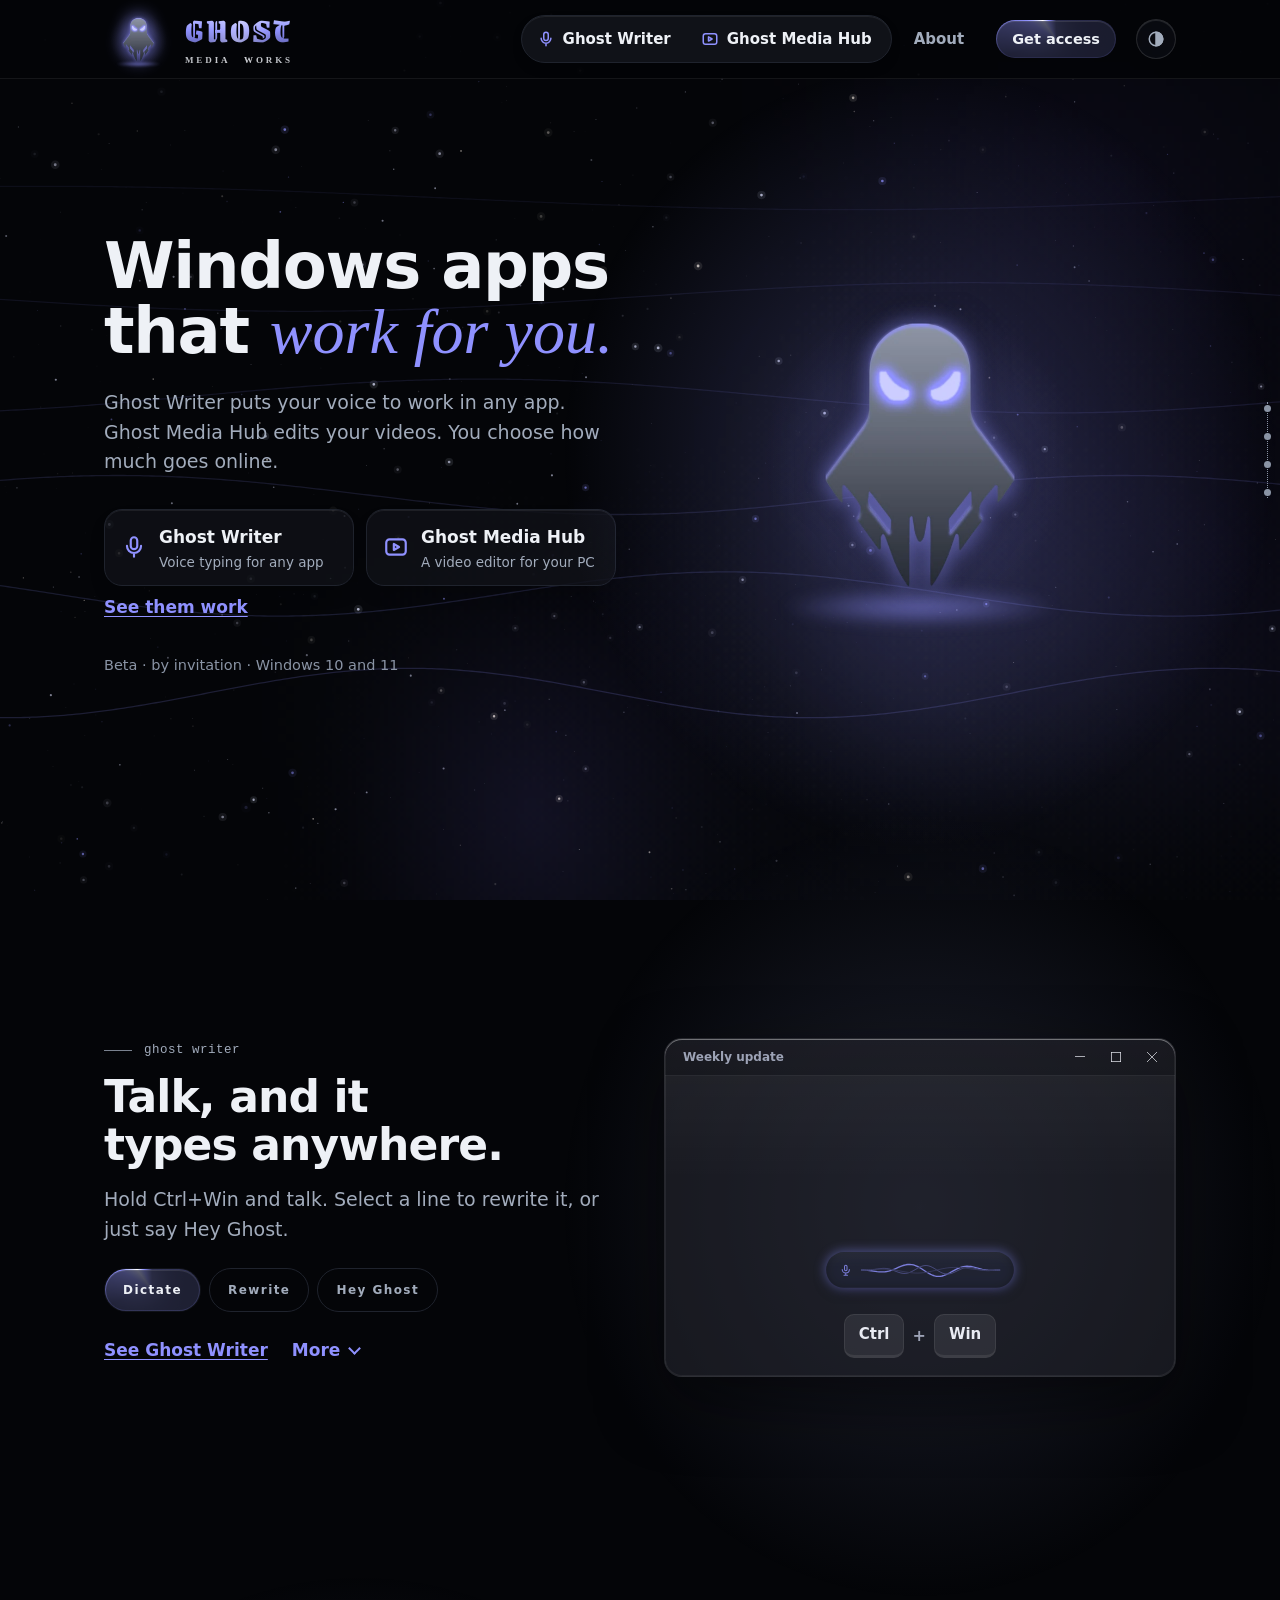
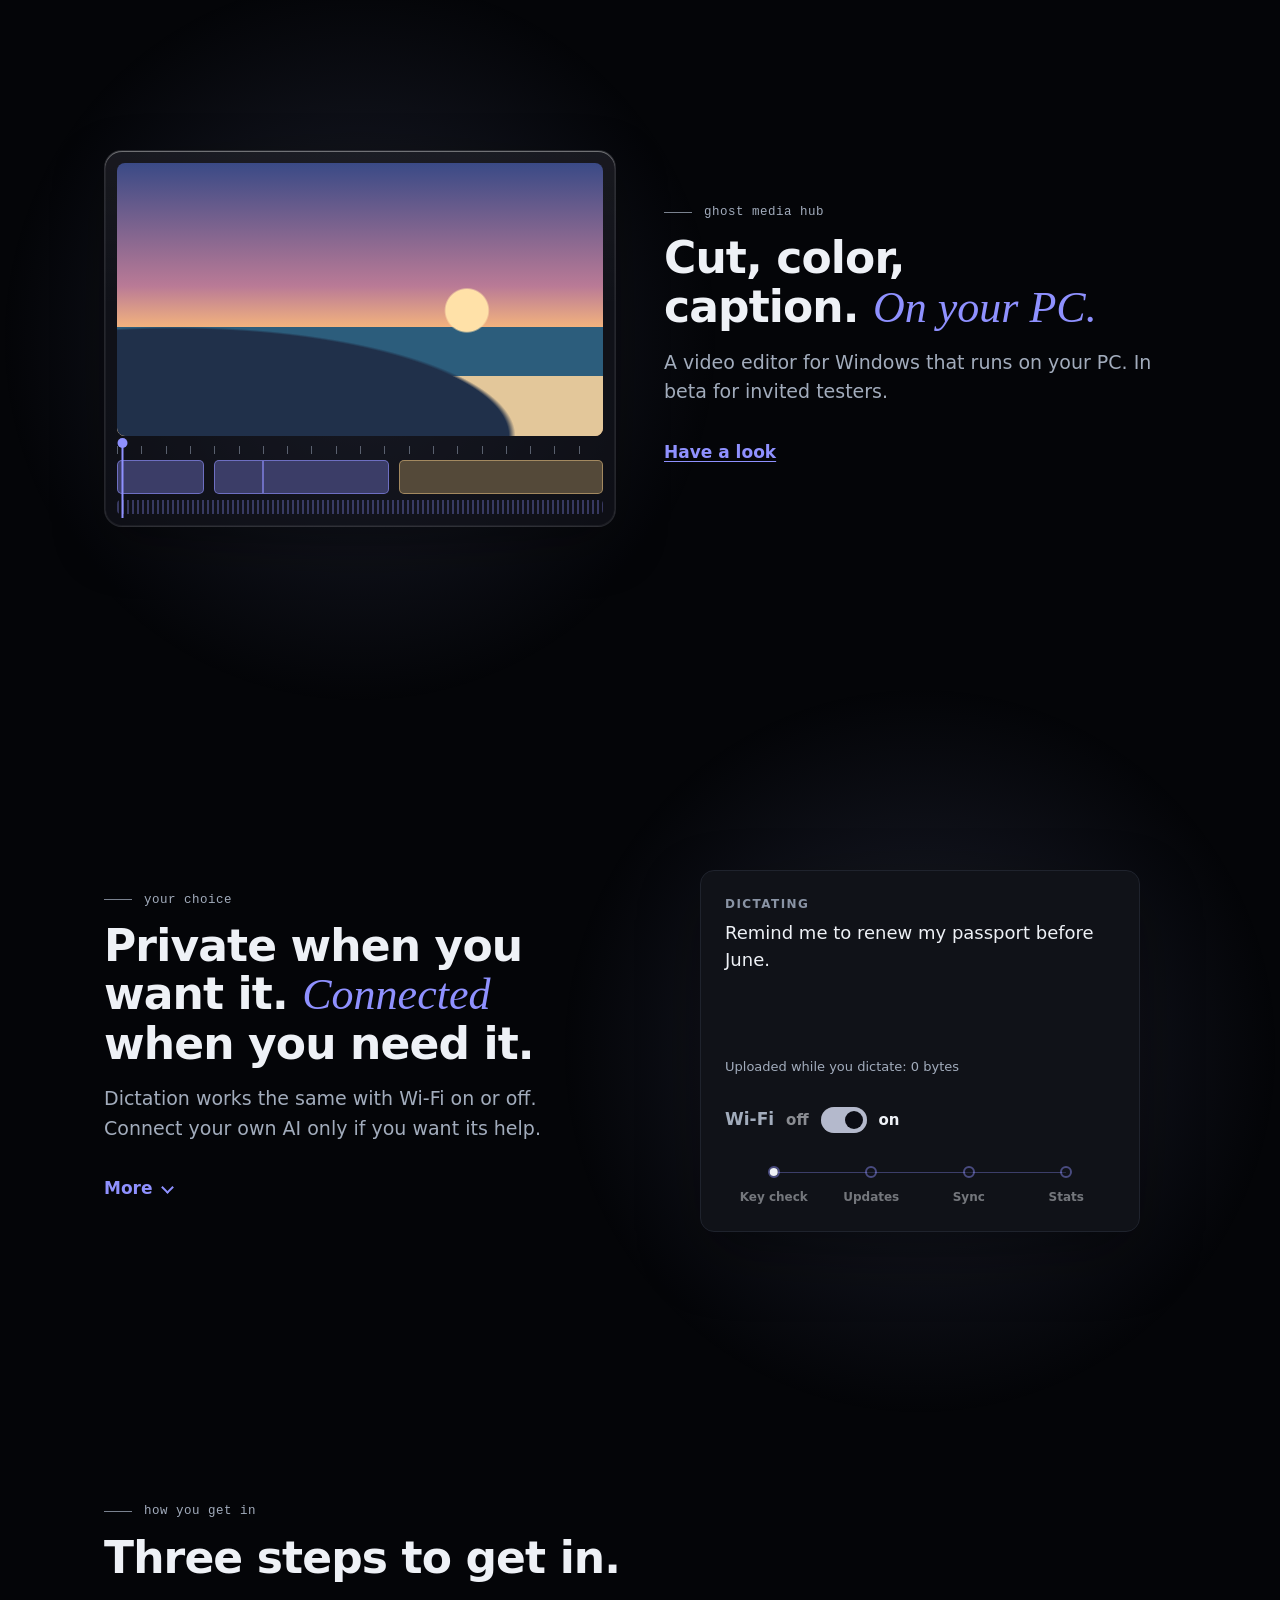
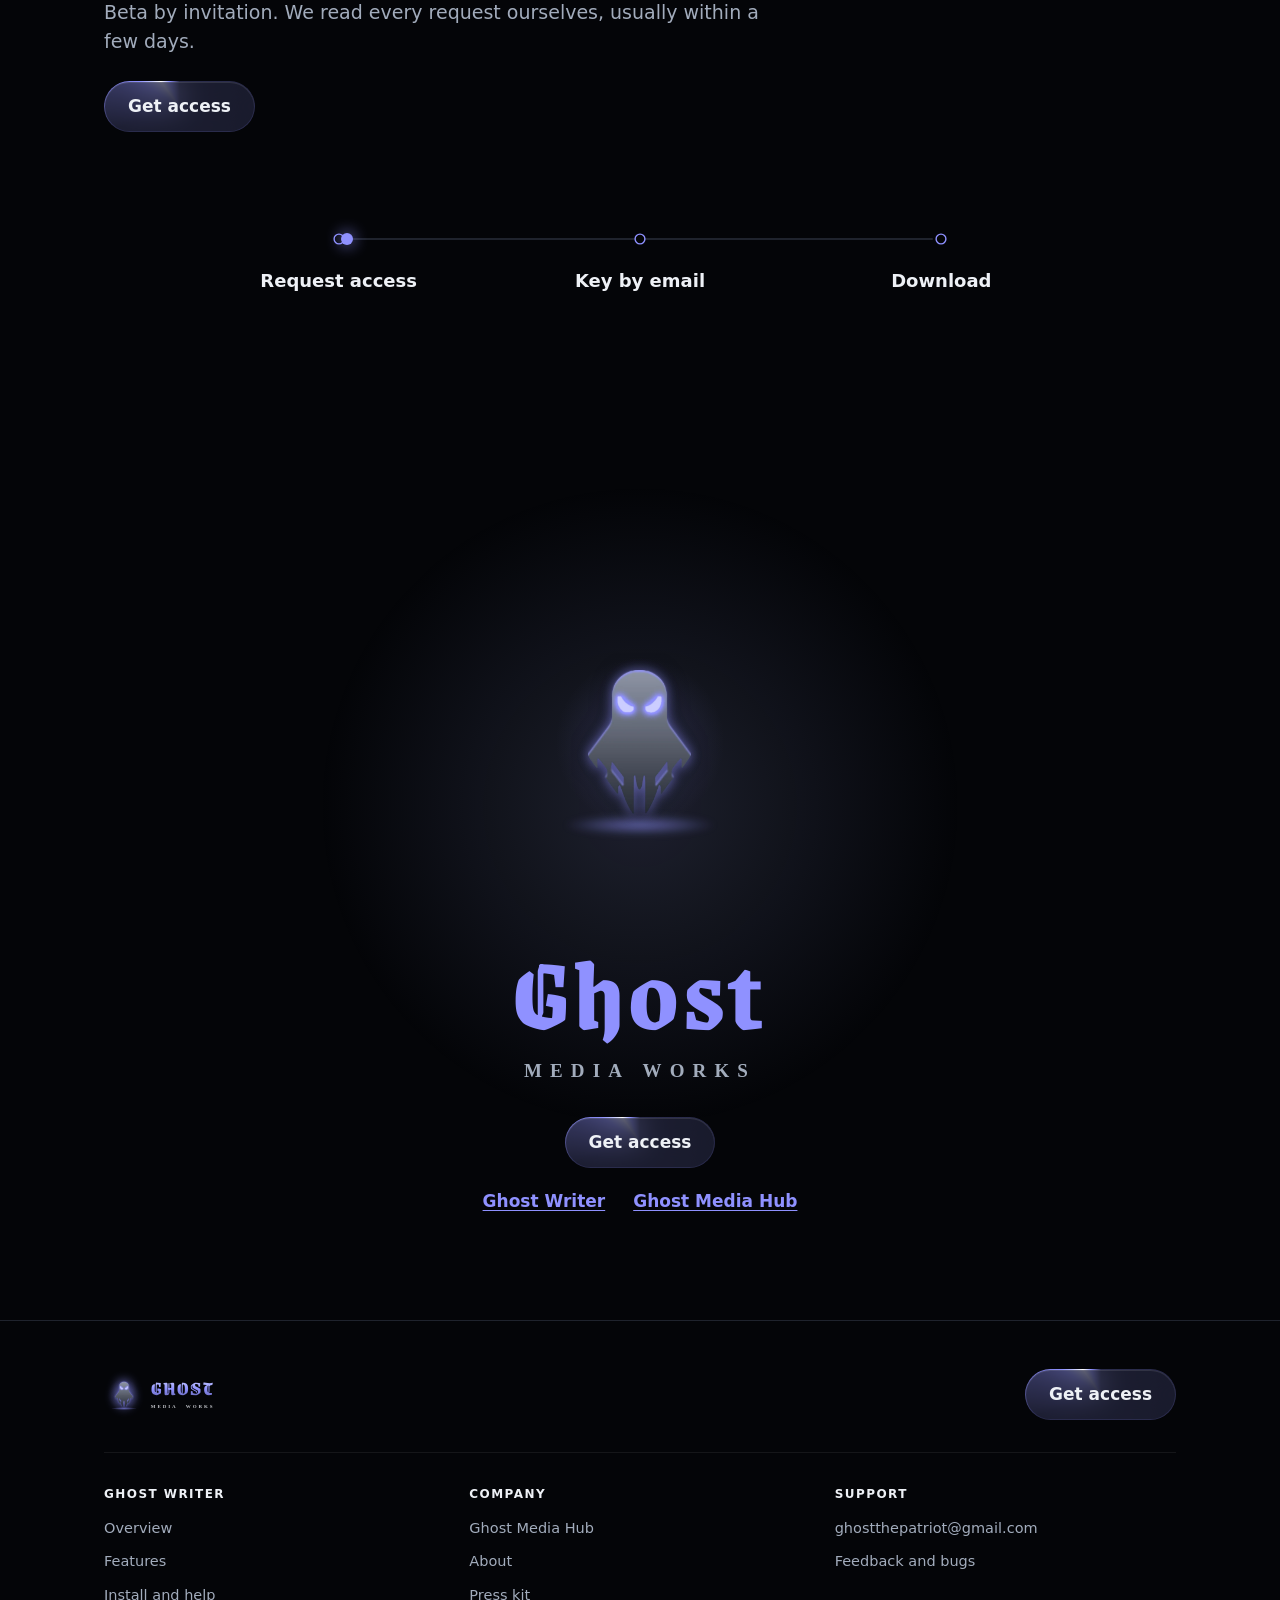
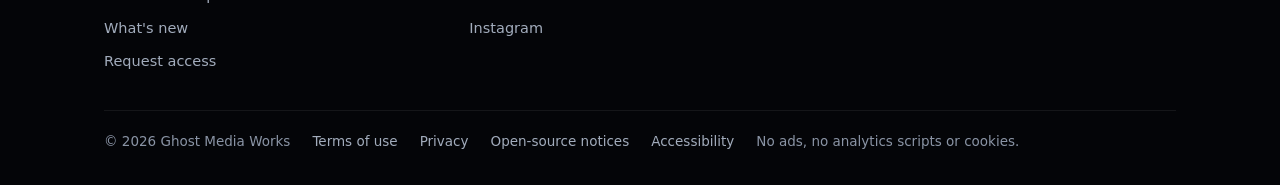
==== commit 7abdfb2a: "Website: index.html (7.2.3)" ====
--- a/index.html
+++ b/index.html
@@ -215,7 +215,7 @@
       <p class="eyebrow">Your choice</p>
       <h2 id="promise-t" class="light-pass">Private when you want it. <em>Connected</em> when you need it.</h2>
       <p class="line">Dictation works the same with Wi-Fi on or off. Connect your own AI only if you want its help.</p>
-      <div class="h-foot"><details class="more"><summary>More</summary><p>The key check sends only your key, a scrambled PC id and the app version. Connect your own AI and what you ask it is routed through that company, and your dictation too only if you turn on Proofread my dictation; your voice never is. No ads, no analytics, no cookies.</p></details></div>
+      <div class="h-foot"><details class="more"><summary>More</summary><p>The key check sends only your key, a scrambled PC id and the app version. Connect your own AI and what you ask it is routed through that company, and your dictation too only if you turn on Proofread my dictation, and a look-up's search words only if you turn on Look things up online; your voice never is. No ads, no analytics, no cookies.</p></details></div>
     </div>
     <div class="stage" data-wash="indigo">
       <span class="glow" aria-hidden="true"></span>
